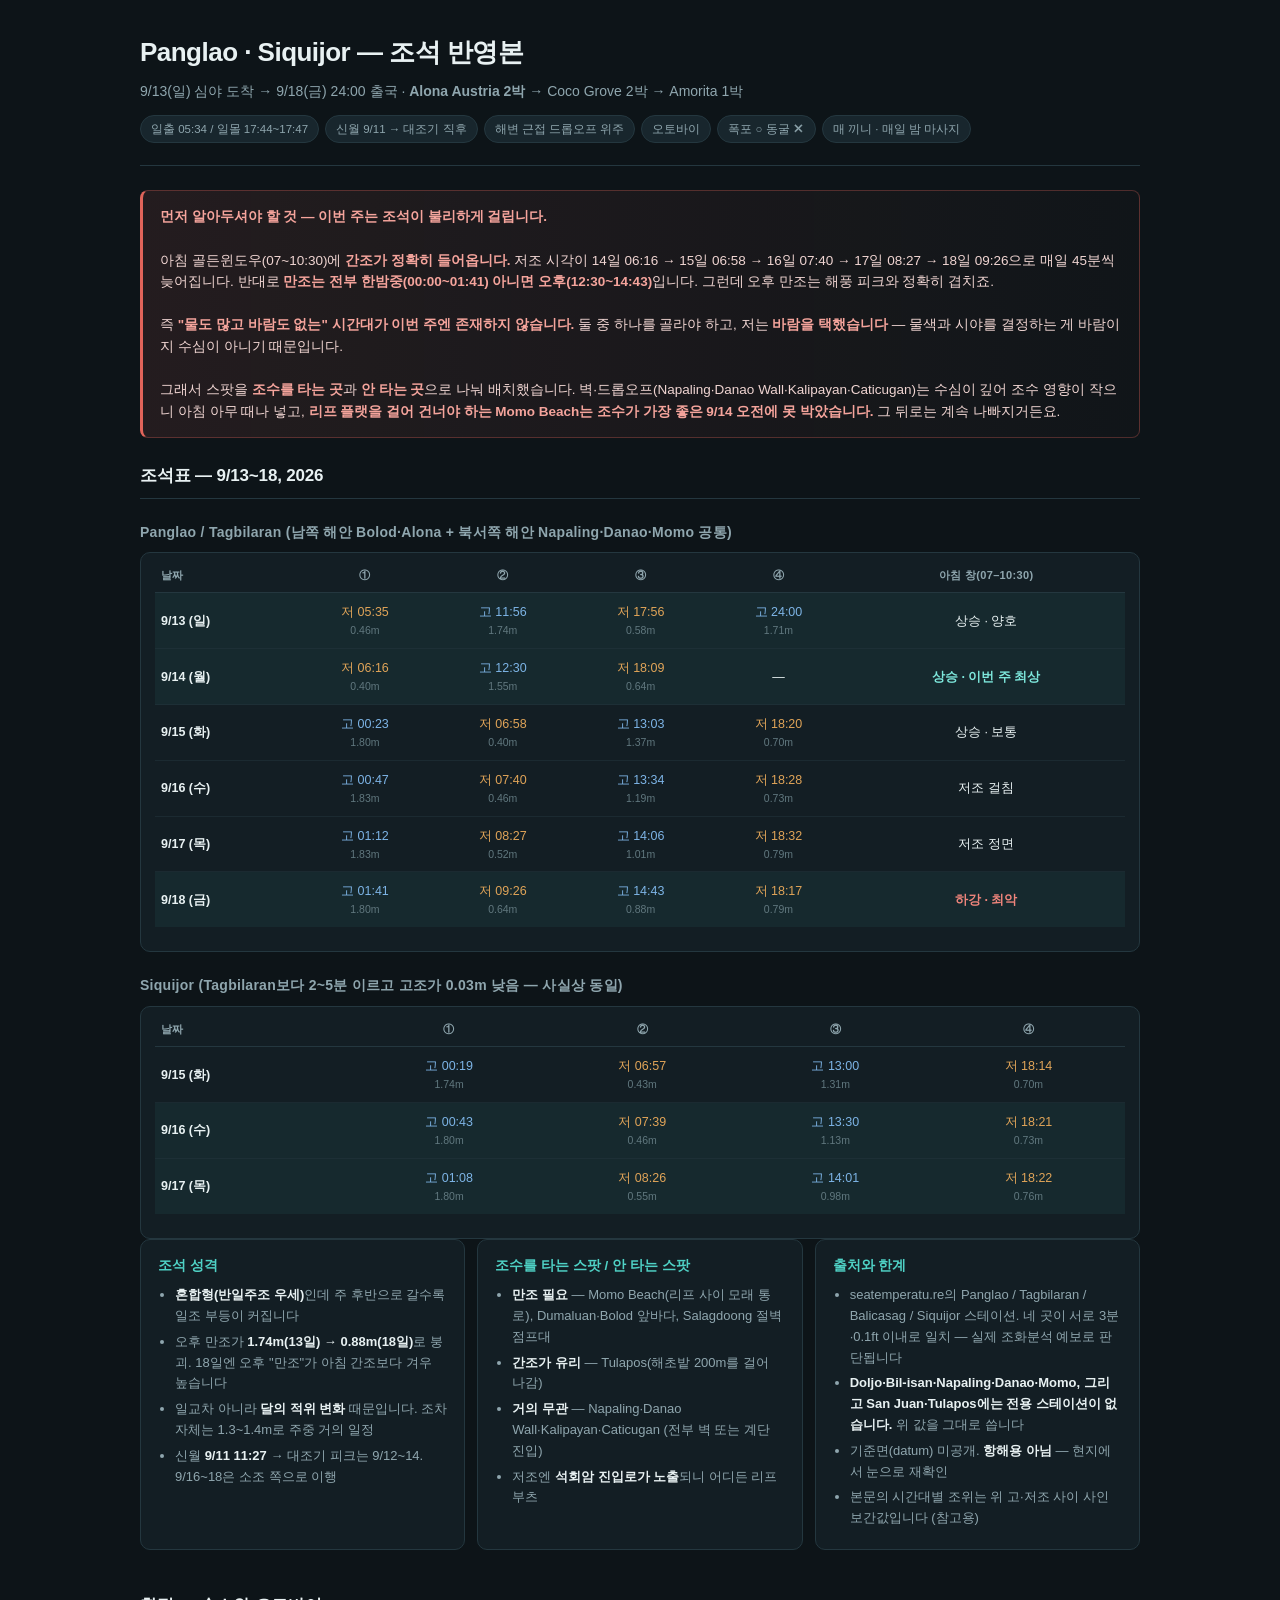
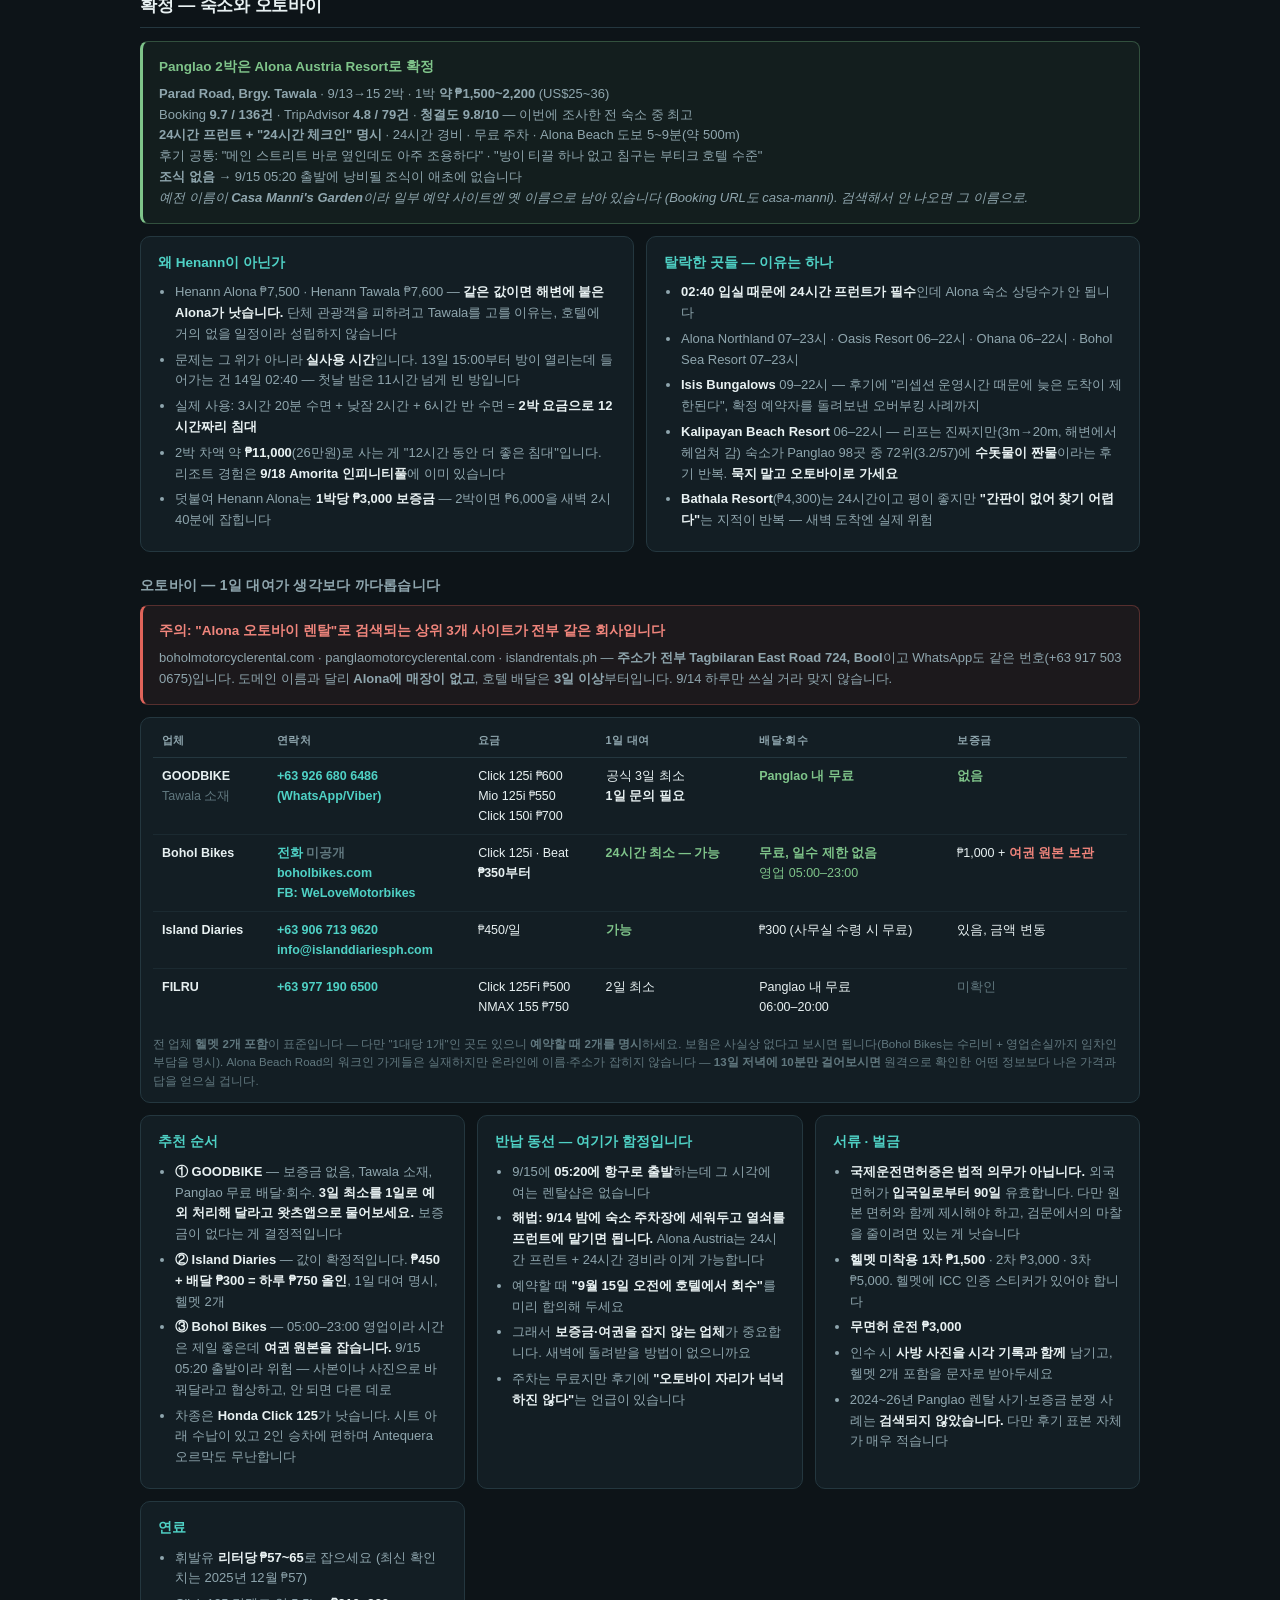
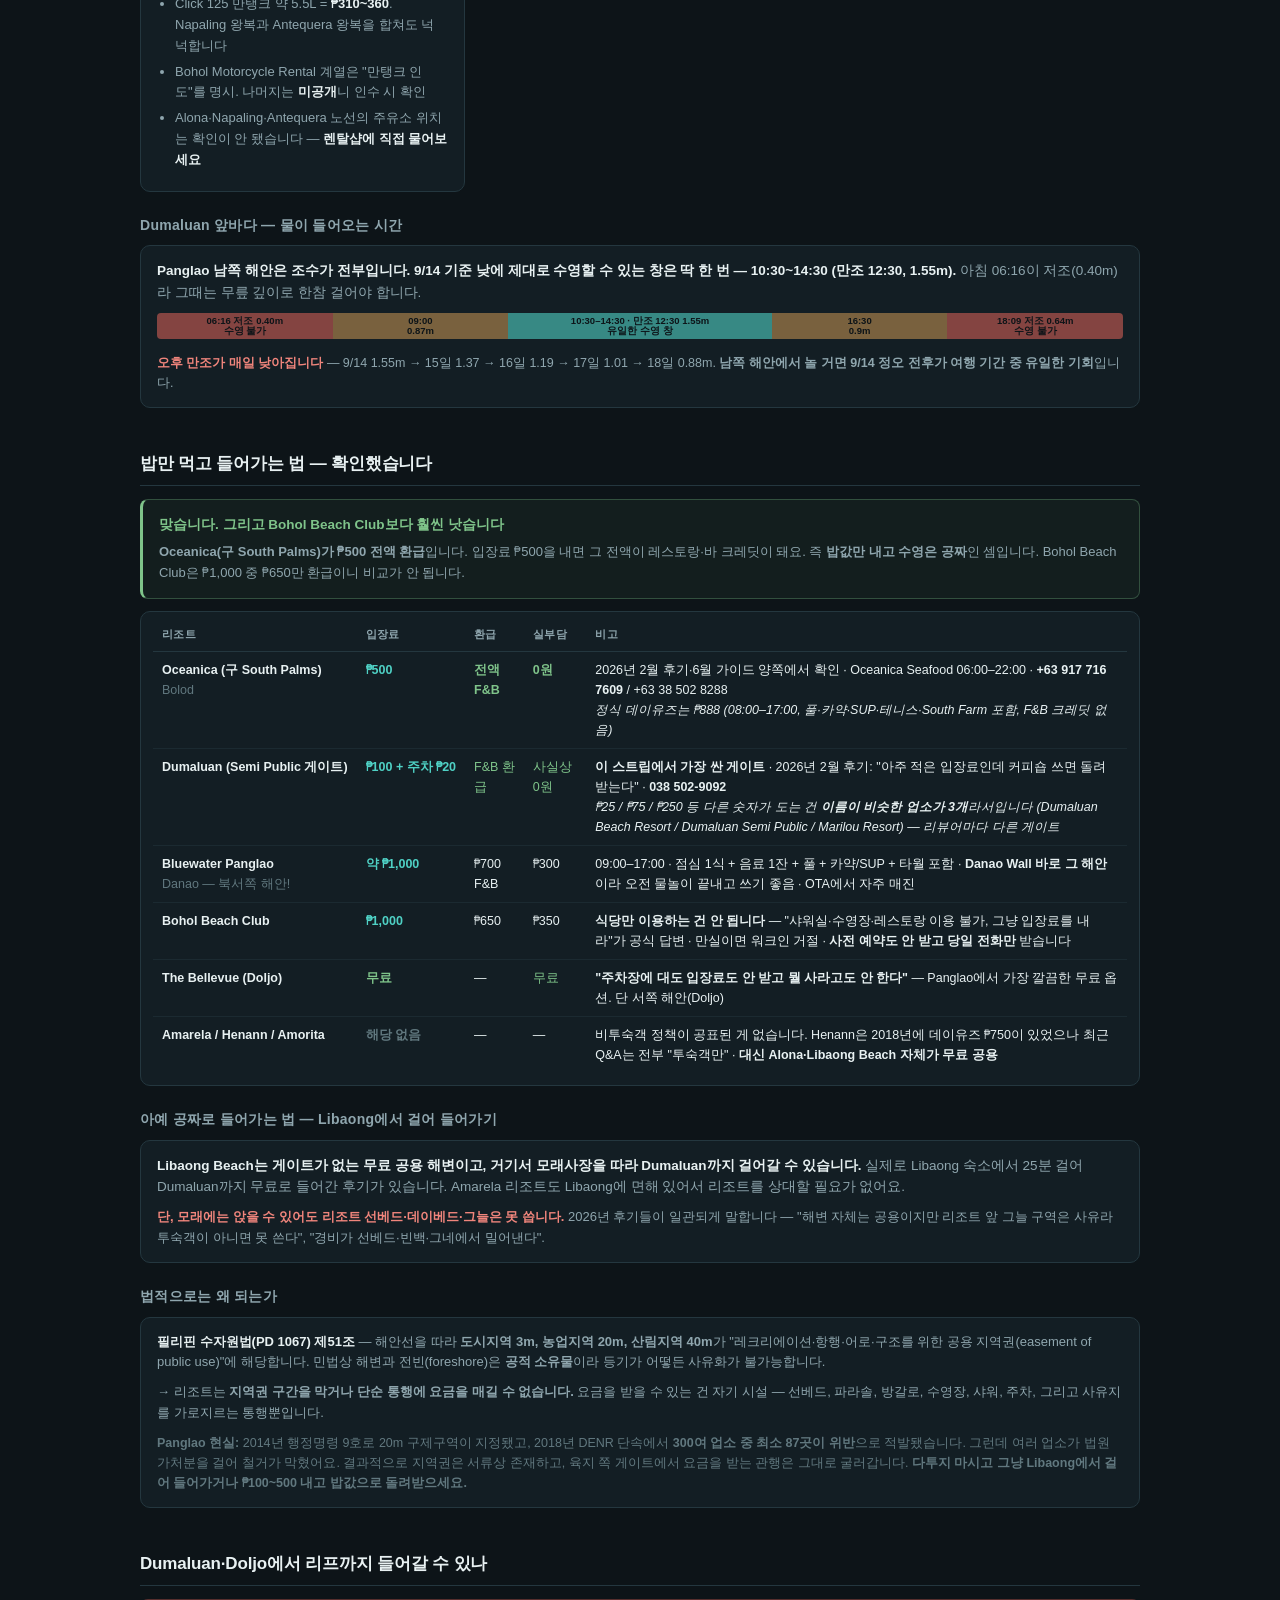
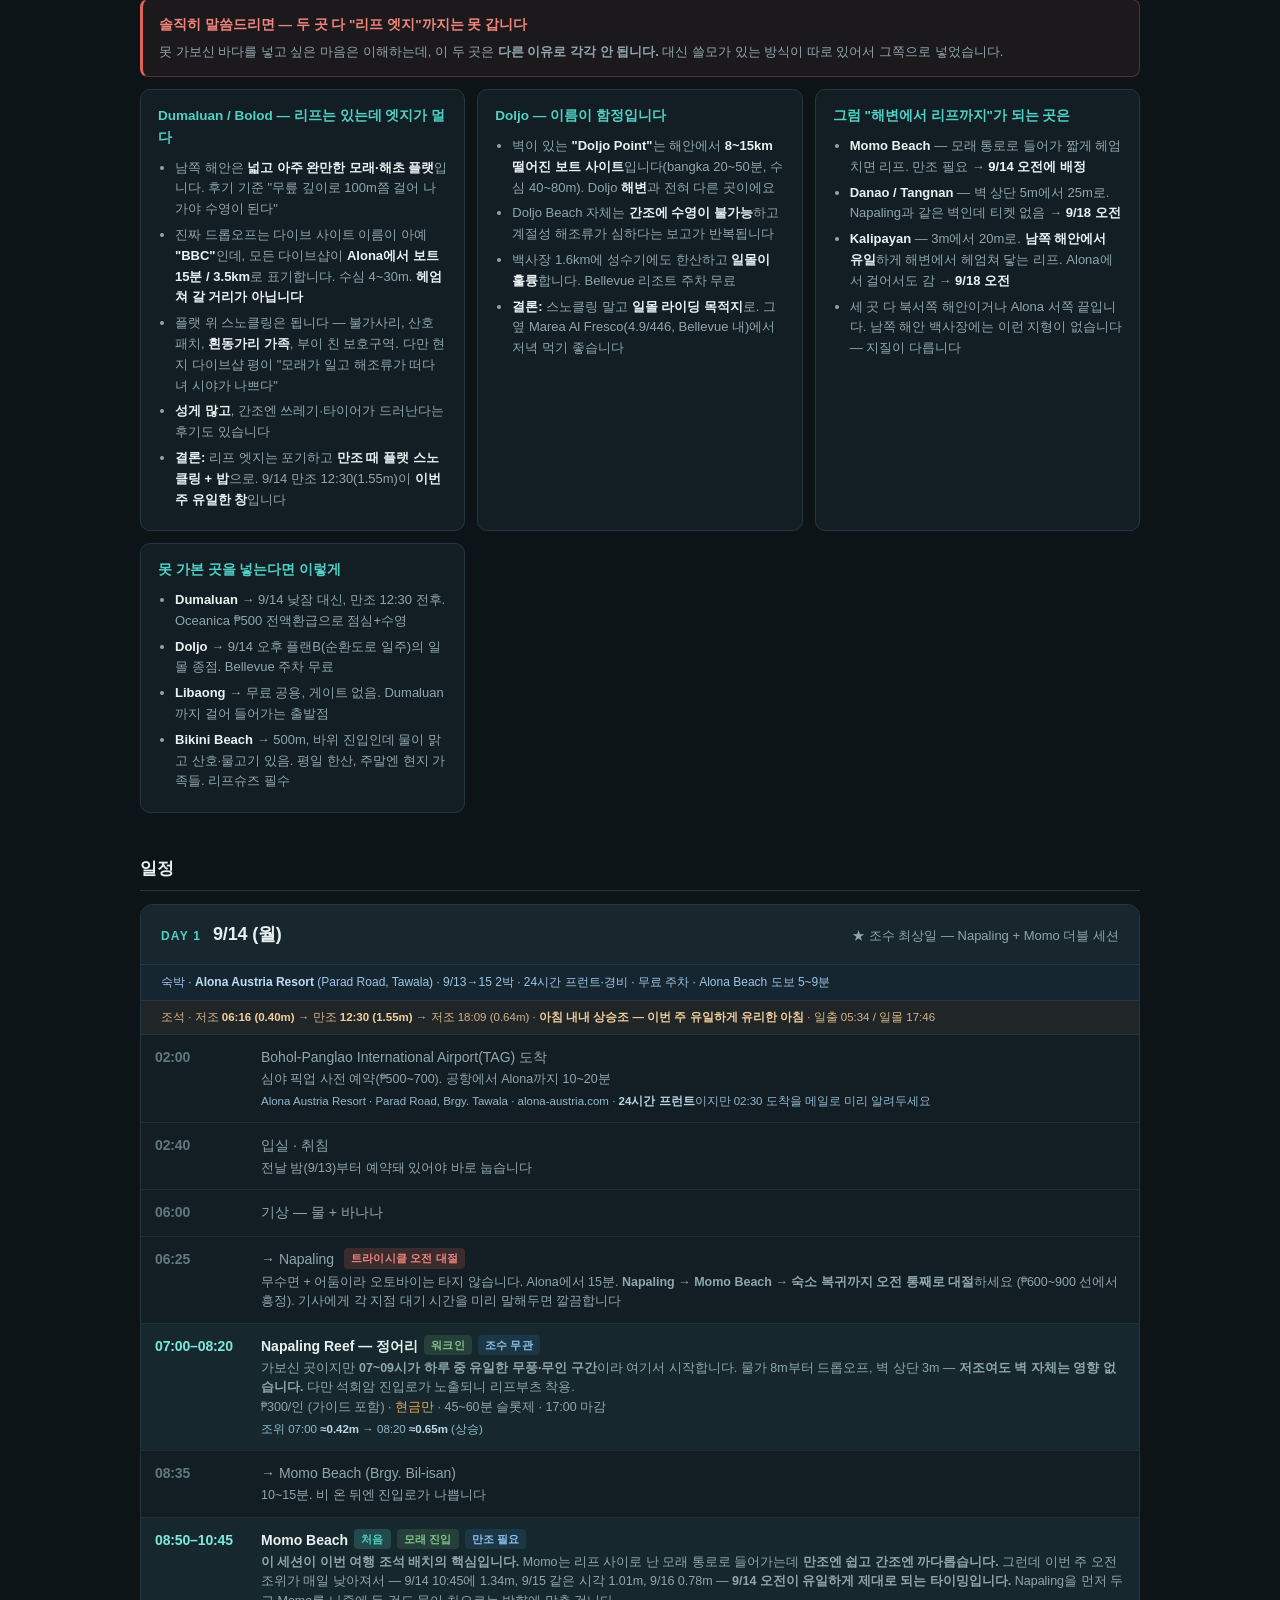
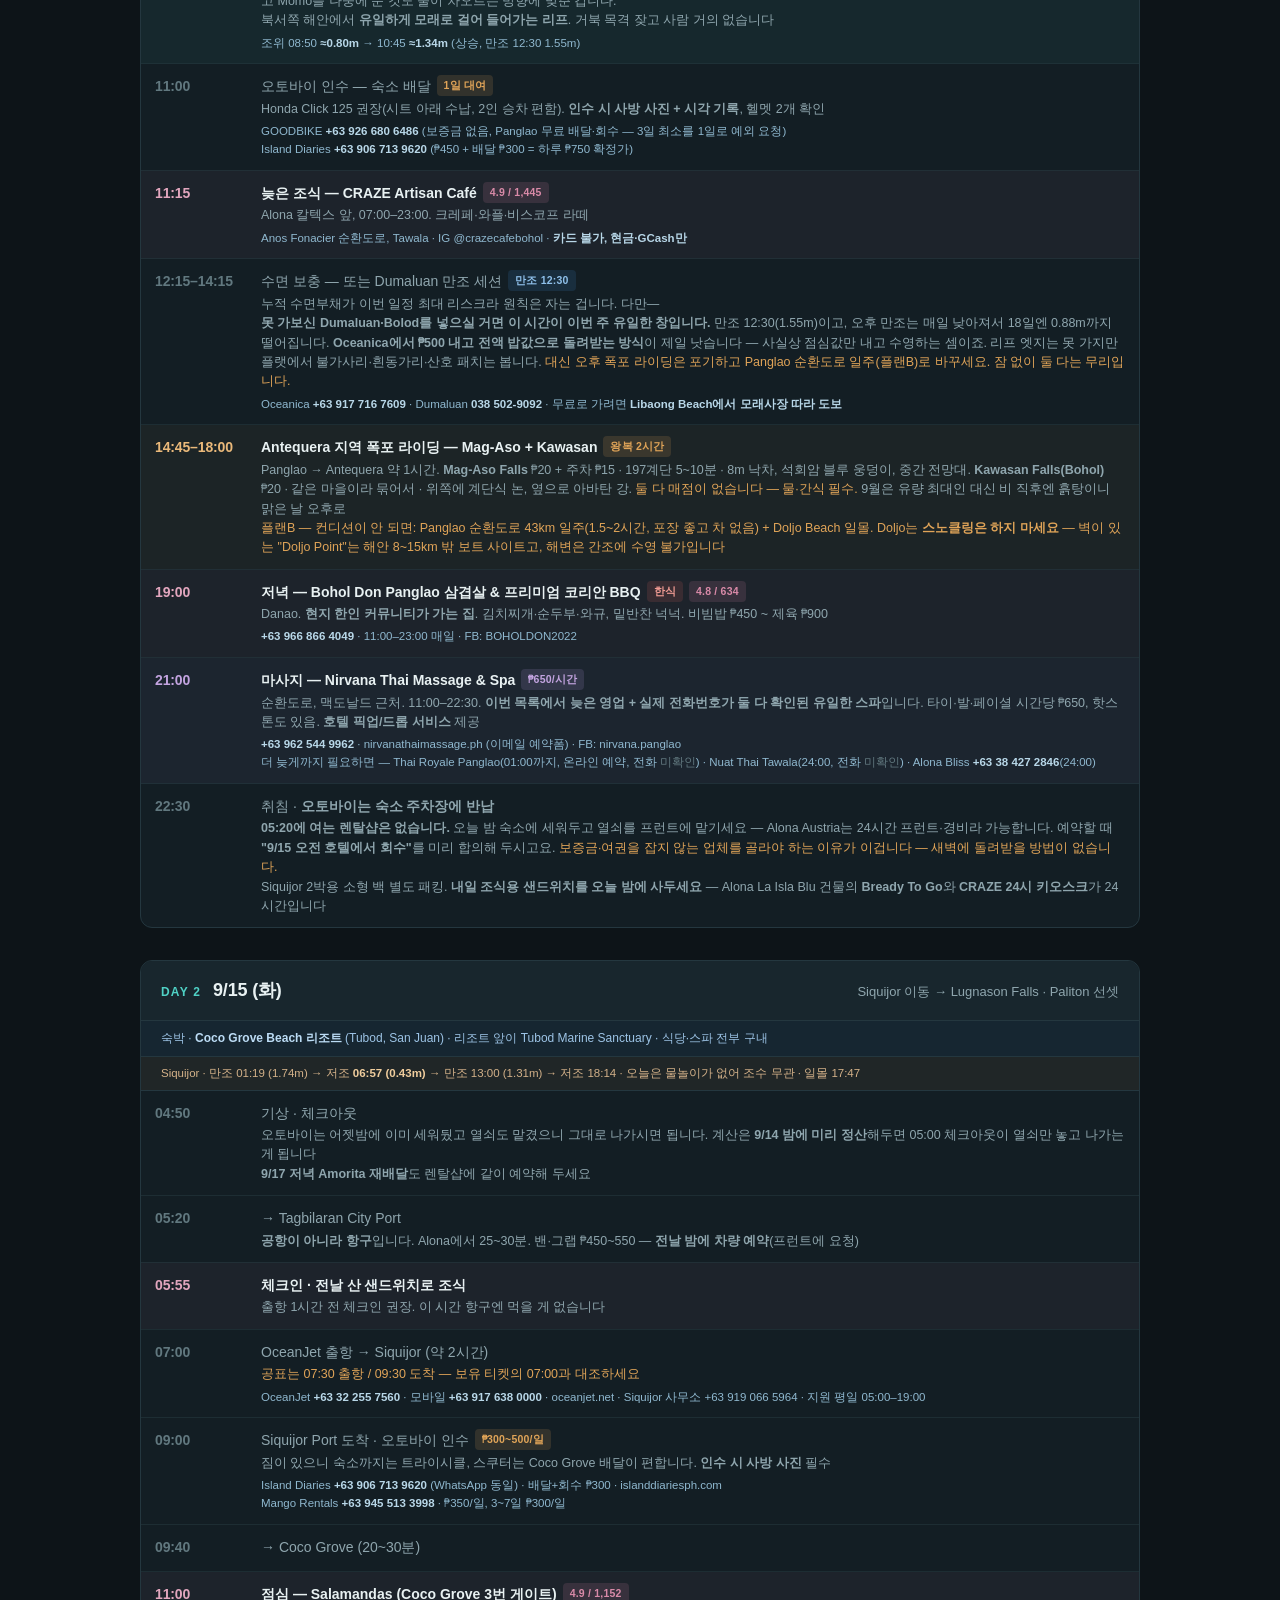
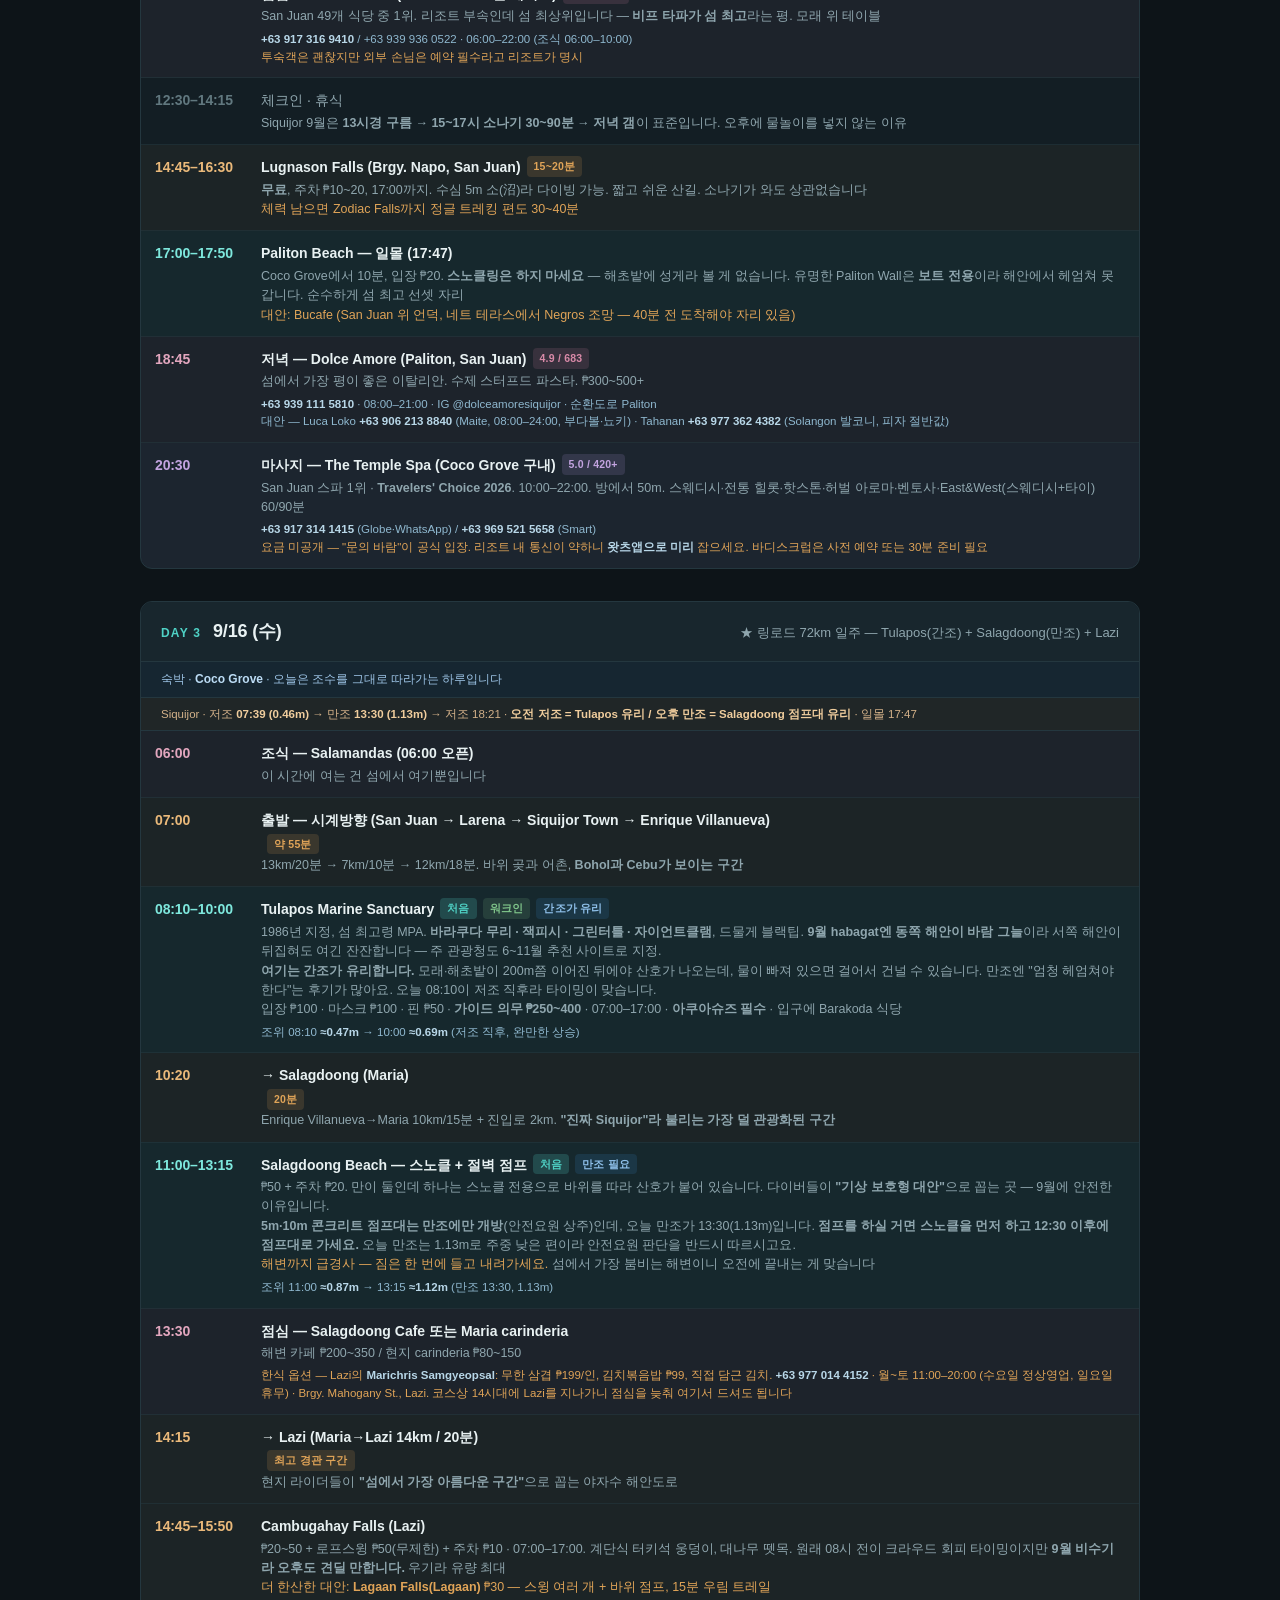
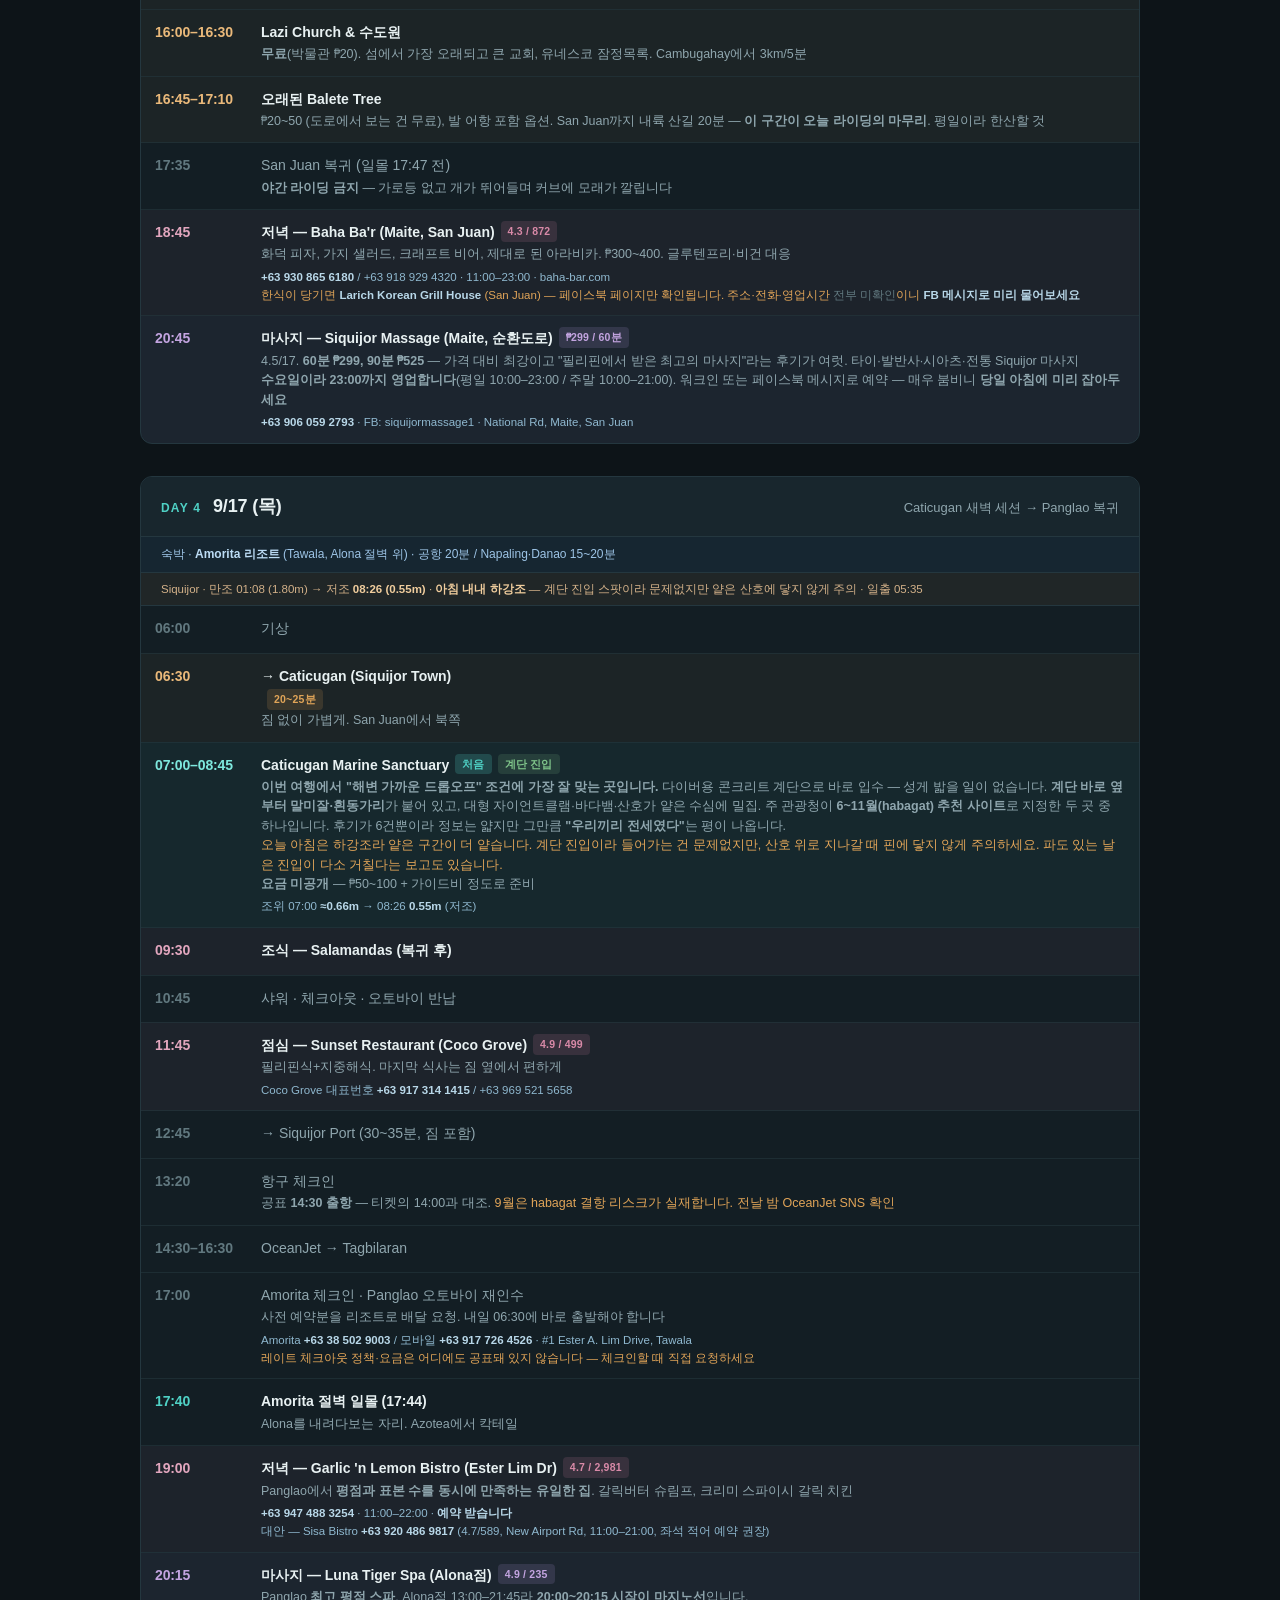
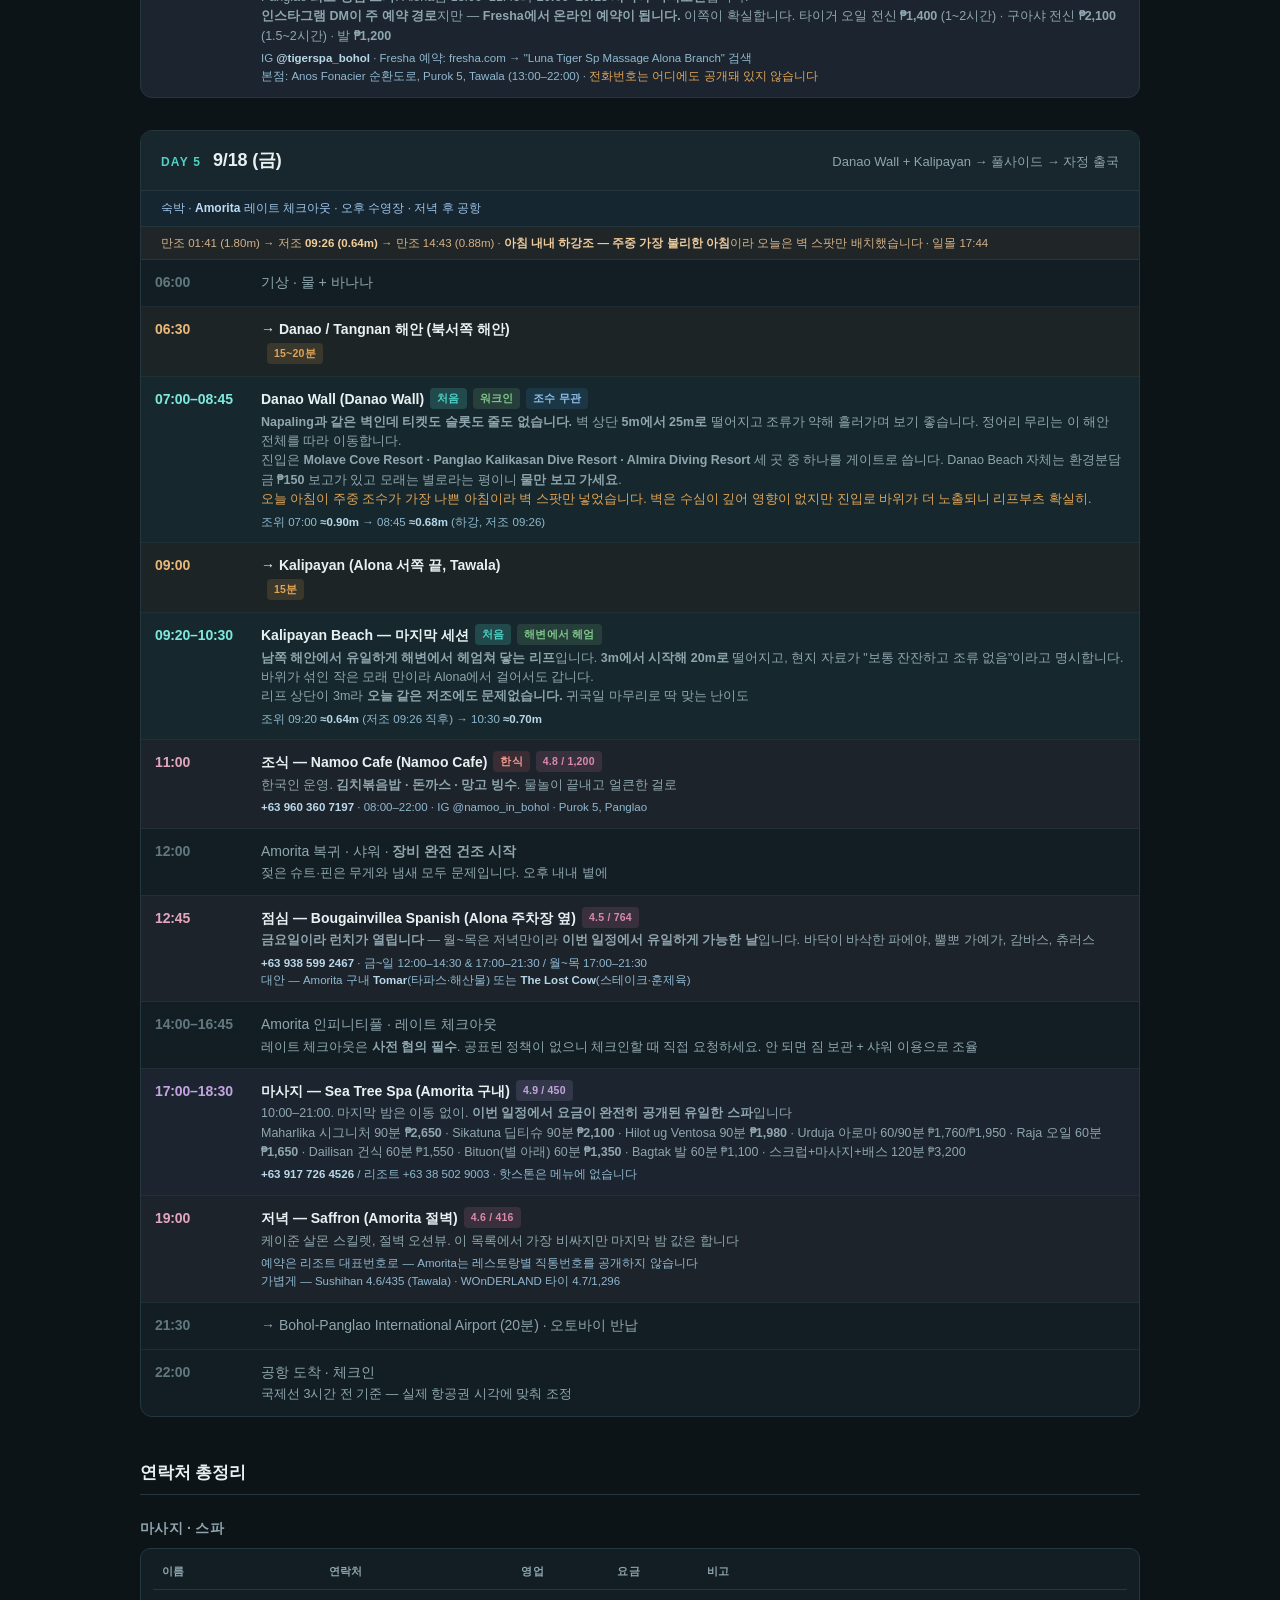
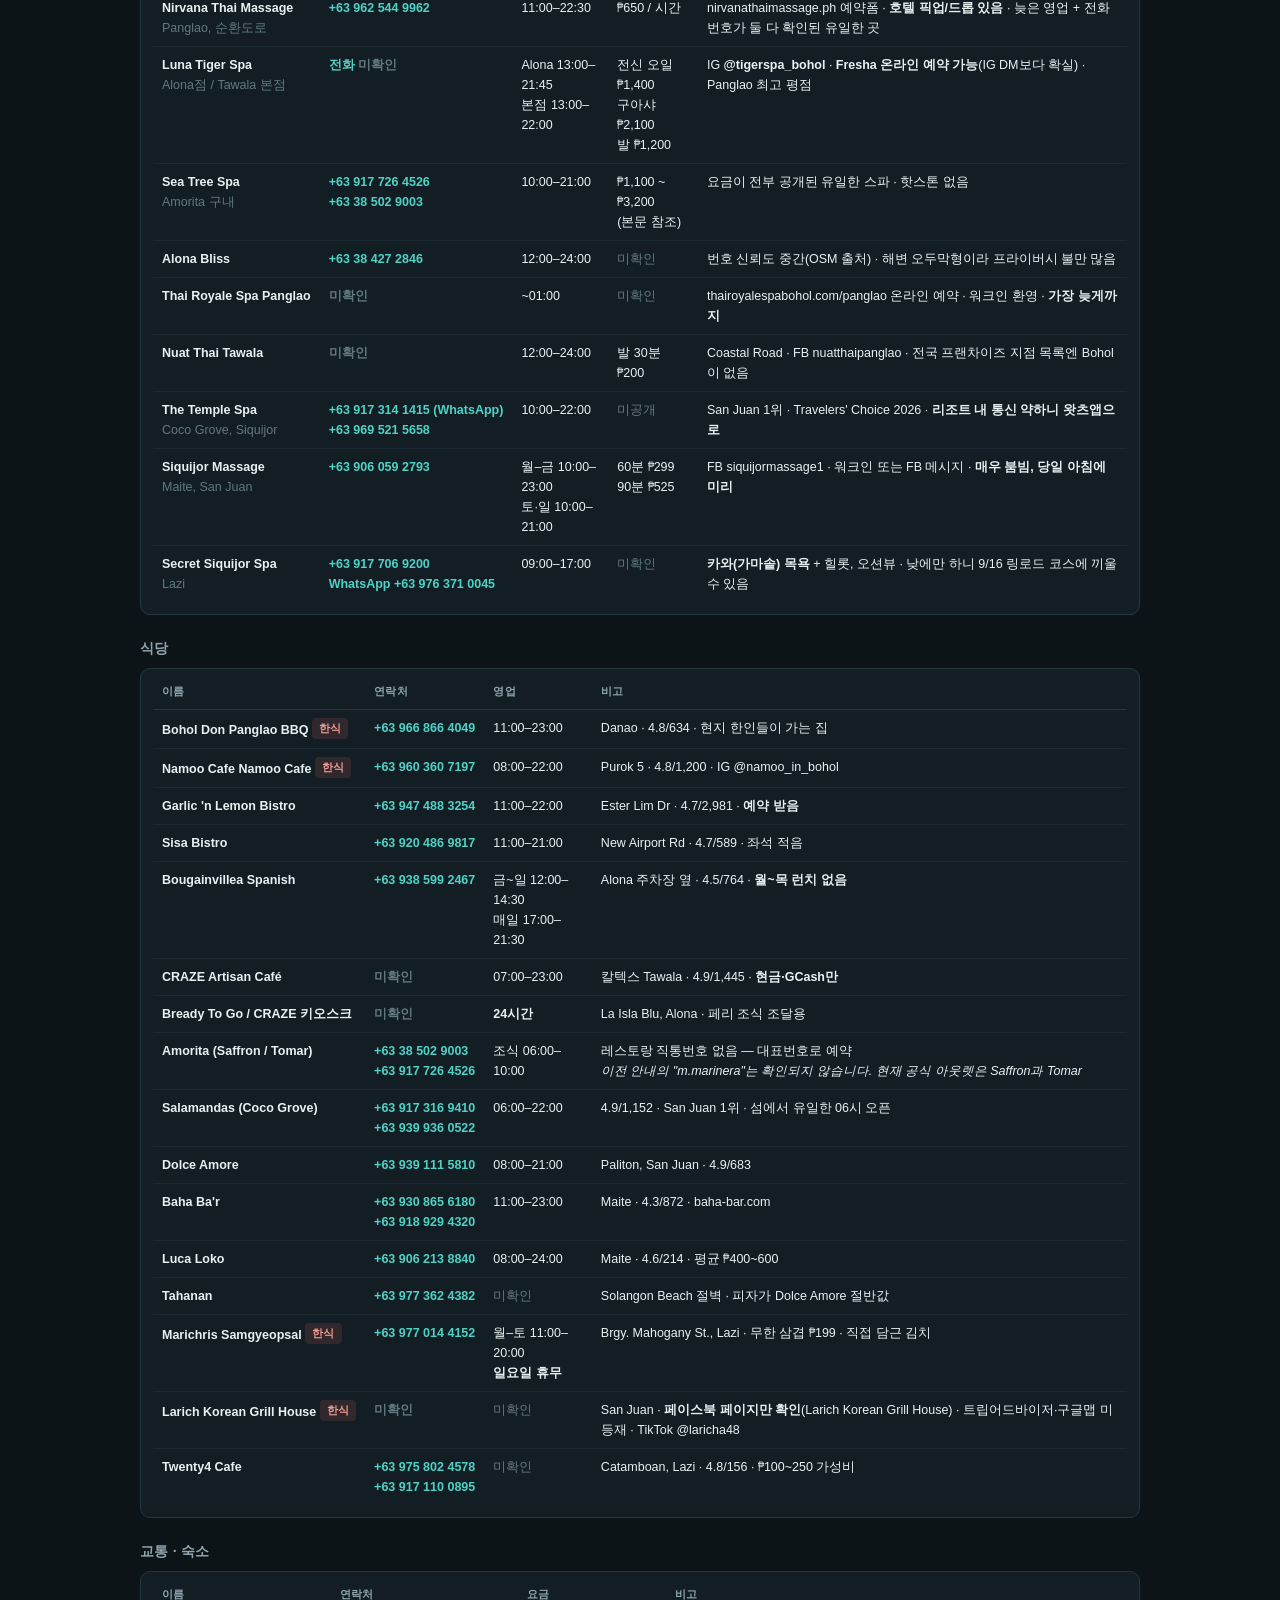
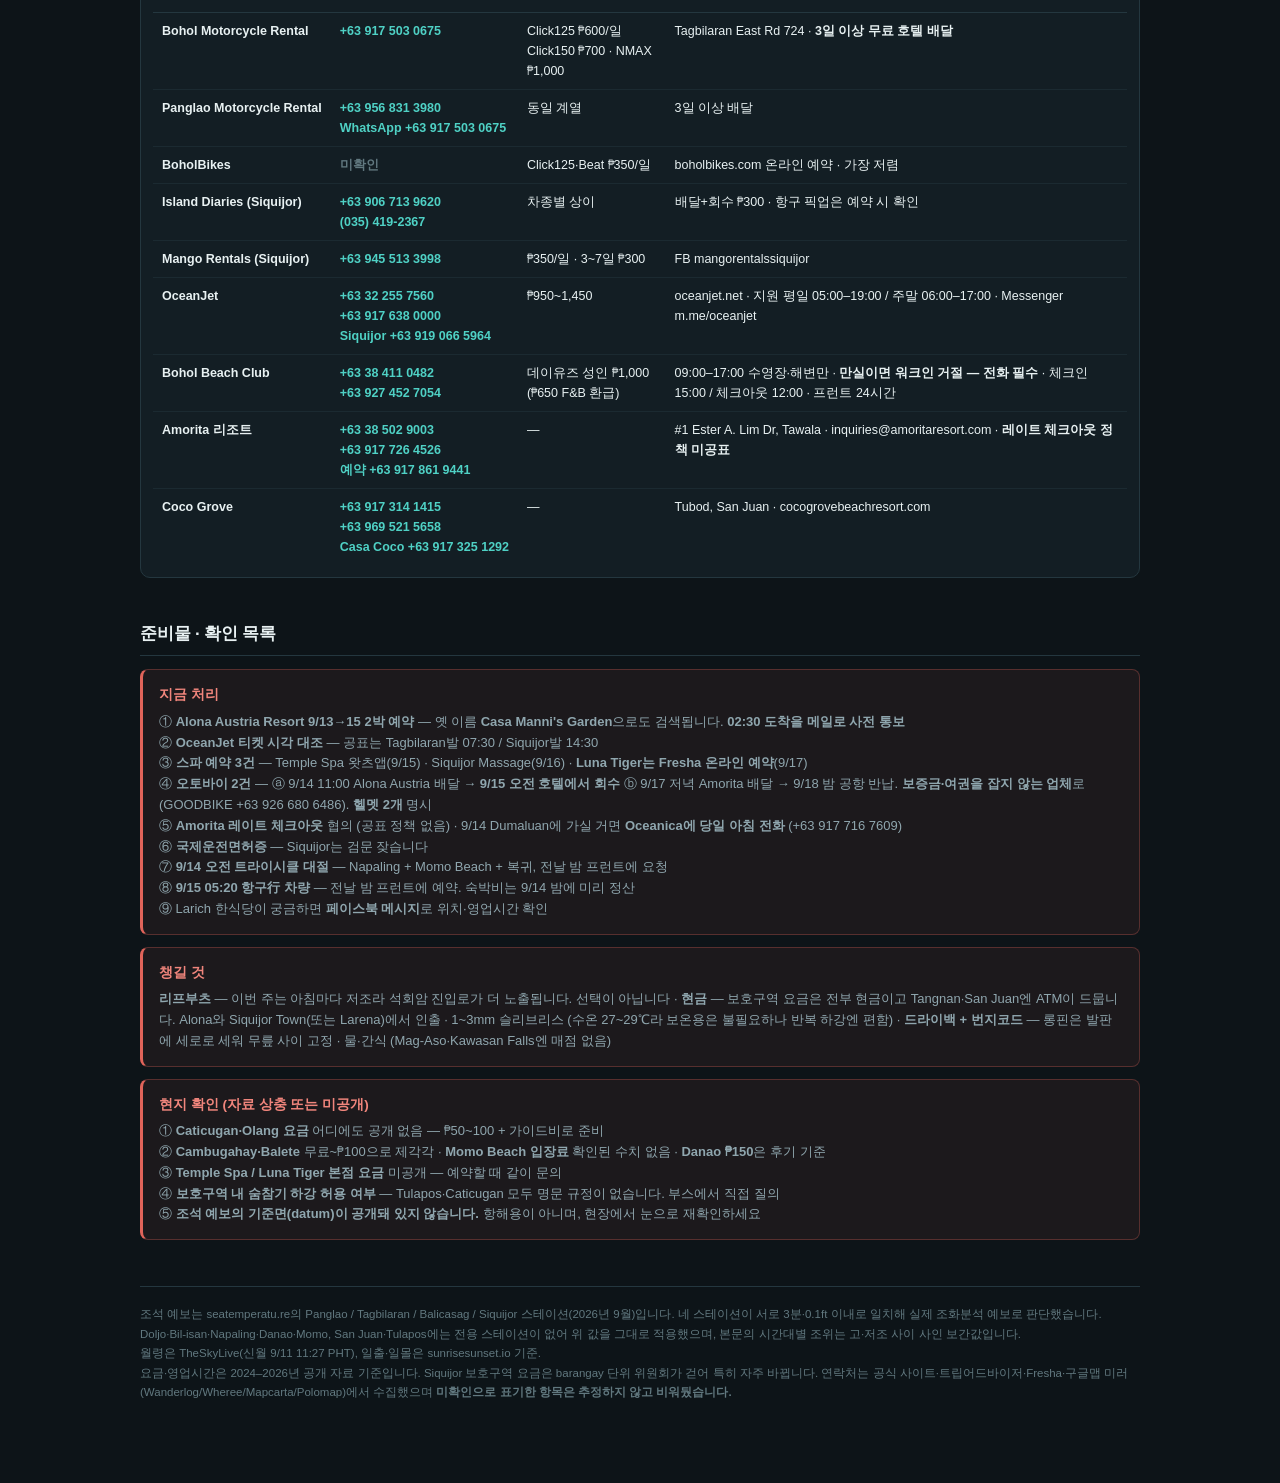
==== index.html @ 1ea75de0 "Panglao · Siquijor 2026.09 여행 일정표" ====
<!DOCTYPE html>
<html lang="ko">
<head>
<meta charset="utf-8">
<meta name="viewport" content="width=device-width, initial-scale=1">
<title>Panglao · Siquijor · 2026.09.13–18 (v3 · 조석 반영)</title>
<style>
  :root{
    --bg:#0d1418; --panel:#131e24; --panel2:#18262d; --line:#24373f;
    --ink:#e8f1f2; --dim:#8fa6ae; --dimmer:#61787f;
    --aqua:#4fd1c5; --deep:#3b82c4; --sun:#e0a458; --warn:#e0645a; --leaf:#7fc48a; --rose:#d98aa8; --lilac:#b49ae0;
  }
  *{box-sizing:border-box}
  body{margin:0;background:var(--bg);color:var(--ink);
    font-family:-apple-system,BlinkMacSystemFont,"Pretendard","Apple SD Gothic Neo","Noto Sans KR",sans-serif;
    line-height:1.6;-webkit-font-smoothing:antialiased}
  .wrap{max-width:1040px;margin:0 auto;padding:32px 20px 80px}

  header{border-bottom:1px solid var(--line);padding-bottom:22px;margin-bottom:24px}
  h1{font-size:26px;margin:0 0 6px;letter-spacing:-.02em}
  .sub{color:var(--dim);font-size:14px}
  .tags{margin-top:13px;display:flex;flex-wrap:wrap;gap:6px}
  .tag{font-size:11.5px;padding:4px 10px;border-radius:100px;background:var(--panel2);
    color:var(--dim);border:1px solid var(--line)}

  h2{font-size:17px;margin:42px 0 13px;padding-bottom:8px;border-bottom:1px solid var(--line);letter-spacing:-.01em}
  h2:first-of-type{margin-top:24px}
  h3.sec{font-size:14px;margin:22px 0 9px;color:var(--dim);letter-spacing:.02em}

  .lead{background:linear-gradient(90deg,rgba(224,100,90,.11),rgba(224,100,90,.02));
    border:1px solid rgba(224,100,90,.3);border-left:3px solid var(--warn);
    border-radius:8px;padding:15px 17px;margin-bottom:22px;font-size:13.5px;color:#f0d5d2}
  .lead b{color:#f5a49c}

  /* tide table */
  .tt{width:100%;border-collapse:collapse;font-size:12.5px;margin-bottom:10px}
  .tt th{text-align:center;padding:8px 6px;border-bottom:1px solid var(--line);
    color:var(--dim);font-weight:600;font-size:11px;letter-spacing:.03em}
  .tt th:first-child{text-align:left}
  .tt td{padding:9px 6px;border-top:1px solid rgba(36,55,63,.5);text-align:center;
    font-variant-numeric:tabular-nums}
  .tt td:first-child{text-align:left;font-weight:600;color:var(--ink);white-space:nowrap}
  .hi{color:#7db4e6}
  .lo{color:var(--sun)}
  .tt .m{font-size:10.5px;color:var(--dimmer);display:block}
  .tt tr.mark td{background:rgba(79,209,197,.06)}

  .bar{display:flex;height:26px;border-radius:4px;overflow:hidden;margin:4px 0 14px;font-size:9.5px}
  .bar div{display:flex;align-items:center;justify-content:center;color:#0d1418;font-weight:700;text-align:center;line-height:1.1}

  .day{margin-bottom:32px;background:var(--panel);border:1px solid var(--line);border-radius:12px;overflow:hidden}
  .dayhead{padding:15px 20px;background:var(--panel2);border-bottom:1px solid var(--line);
    display:flex;align-items:baseline;gap:12px;flex-wrap:wrap}
  .dnum{font-size:12px;font-weight:700;letter-spacing:.1em;color:var(--aqua)}
  .ddate{font-size:18px;font-weight:600;letter-spacing:-.01em}
  .dtheme{font-size:13px;color:var(--dim);margin-left:auto}
  .stay{padding:8px 20px;background:rgba(59,130,196,.08);border-bottom:1px solid var(--line);
    font-size:12px;color:#9dc4e6}
  .stay b{color:#bcdcf5}
  .tideline{padding:7px 20px;background:rgba(224,164,88,.06);border-bottom:1px solid var(--line);
    font-size:11.5px;color:#d3b189;font-variant-numeric:tabular-nums}
  .tideline b{color:#f0cd9d}

  table.sched{width:100%;border-collapse:collapse}
  .sched td{padding:11px 14px;vertical-align:top;border-top:1px solid rgba(36,55,63,.6);font-size:14px}
  .sched tr:first-child td{border-top:none}
  .t{white-space:nowrap;width:106px;font-variant-numeric:tabular-nums;color:var(--aqua);
    font-weight:600;font-size:13.5px;letter-spacing:-.01em}
  .place{font-weight:600;display:block;margin-bottom:2px}
  .note{color:var(--dim);font-size:12.5px;line-height:1.55}
  .note em{color:var(--sun);font-style:normal}
  .ct{display:block;margin-top:4px;font-size:11.5px;color:#8fb8cf;font-variant-numeric:tabular-nums}
  .ct b{color:#b8d7e8}

  tr.hero td{background:rgba(79,209,197,.055)}
  tr.hero .t{color:#7ee8dd}
  tr.ride td{background:rgba(224,164,88,.045)}
  tr.ride .t{color:#eab97a}
  tr.food td{background:rgba(217,138,168,.05)}
  tr.food .t{color:#e2a6be}
  tr.spa td{background:rgba(180,154,224,.055)}
  tr.spa .t{color:#c3a4e0}
  tr.move .t{color:var(--dimmer)}
  tr.move .place{font-weight:500;color:var(--dim)}
  tr.rest .t{color:var(--dimmer)}
  tr.rest .place{font-weight:500;color:var(--dim)}

  .pill{display:inline-block;font-size:10.5px;padding:2px 7px;border-radius:4px;margin-left:6px;
    vertical-align:2px;font-weight:600;letter-spacing:.02em}
  .p-new{background:rgba(79,209,197,.2);color:var(--aqua)}
  .p-shore{background:rgba(127,196,138,.15);color:var(--leaf)}
  .p-moto{background:rgba(224,164,88,.15);color:var(--sun)}
  .p-food{background:rgba(217,138,168,.14);color:var(--rose)}
  .p-spa{background:rgba(180,154,224,.15);color:#c3a4e0}
  .p-kr{background:rgba(224,100,90,.14);color:#ef9a92}
  .p-tide{background:rgba(59,130,196,.16);color:#8fc0ea}
  .p-warn{background:rgba(224,100,90,.18);color:#f0857c}

  .grid{display:grid;grid-template-columns:repeat(auto-fit,minmax(280px,1fr));gap:12px}
  .card{background:var(--panel);border:1px solid var(--line);border-radius:10px;padding:15px 17px}
  .card h3{margin:0 0 9px;font-size:13.5px;color:var(--aqua)}
  .card ul{margin:0;padding-left:17px;font-size:13px;color:var(--dim)}
  .card li{margin-bottom:5px}
  .card li b{color:var(--ink);font-weight:600}

  .alert{background:rgba(224,100,90,.07);border:1px solid rgba(224,100,90,.3);
    border-left:3px solid var(--warn);border-radius:8px;padding:14px 16px;margin-bottom:12px;font-size:13px}
  .alert h3{margin:0 0 6px;font-size:13.5px;color:#f0857c}
  .alert p{margin:0;color:var(--dim)}
  .alert.ok{background:rgba(127,196,138,.06);border-color:rgba(127,196,138,.3);border-left-color:var(--leaf)}
  .alert.ok h3{color:var(--leaf)}

  .ftable{width:100%;border-collapse:collapse;font-size:12.5px}
  .ftable th{text-align:left;padding:8px 9px;border-bottom:1px solid var(--line);
    color:var(--dim);font-weight:600;font-size:11px;letter-spacing:.03em}
  .ftable td{padding:8px 9px;border-top:1px solid rgba(36,55,63,.5);font-size:12.5px;vertical-align:top}
  .ftable .nm{font-weight:600;color:var(--ink);white-space:nowrap}
  .ph{color:var(--aqua);font-variant-numeric:tabular-nums;white-space:nowrap;font-weight:600}
  .nv{color:var(--dimmer);font-style:normal}

  footer{margin-top:46px;padding-top:18px;border-top:1px solid var(--line);
    font-size:11.5px;color:var(--dimmer);line-height:1.7}
  /* ---------- mobile ---------- */
  @media(max-width:640px){
    .wrap{padding:22px 14px 64px}
    h1{font-size:21px}
    h2{font-size:16.5px;margin:34px 0 12px}
    h3.sec{font-size:13.5px}
    .sub{font-size:13px}
    .tag{font-size:11.5px}

    /* itinerary rows — bigger, not smaller */
    .sched td{padding:12px 10px;font-size:14.5px}
    .t{width:68px;font-size:13px;letter-spacing:-.02em}
    .place{font-size:15px;line-height:1.45}
    .note{font-size:13.5px;line-height:1.65}
    .ct{font-size:12.5px;line-height:1.6}
    .pill{font-size:11px;padding:2px 6px;margin-left:4px}

    .dayhead{padding:14px 15px}
    .ddate{font-size:19px}
    .dtheme{margin-left:0;width:100%;font-size:13px}
    .stay,.tideline{padding:9px 15px;font-size:12.5px;line-height:1.55}

    .card{padding:15px 15px}
    .card h3{font-size:14.5px}
    .card ul{font-size:14px;padding-left:16px}
    .card li{margin-bottom:7px}
    .alert{font-size:14px;padding:14px 15px}
    .alert h3{font-size:14.5px}
    .alert p{font-size:13.5px;line-height:1.7}
    .qa p,.qa .ans{font-size:14px}
    .lead{font-size:14px;line-height:1.75}

    /* wide tables: scroll sideways instead of shrinking the type */
    .card:has(.tt),.card:has(.ftable){overflow-x:auto;-webkit-overflow-scrolling:touch}
    .card:has(.tt)::before,.card:has(.ftable)::before{
      content:"← 좌우로 밀어서 보기 →";display:block;position:sticky;left:0;
      font-size:11.5px;color:var(--dimmer);padding:2px 0 8px;letter-spacing:.03em}
    .tt{font-size:13px;min-width:580px}
    .tt td,.tt th{padding:10px 7px}
    /* keep the date column pinned while scrolling sideways */
    .tt th:first-child,.tt td:first-child{position:sticky;left:0;z-index:2;
      background:var(--panel);box-shadow:6px 0 6px -6px rgba(0,0,0,.6)}
    .tt tr.mark td:first-child{background:#17292e}
    .ftable th:first-child,.ftable td:first-child{position:sticky;left:0;z-index:2;
      background:var(--panel);box-shadow:6px 0 6px -6px rgba(0,0,0,.6)}
    .tt .m{font-size:11px}
    .ftable{font-size:13.5px;min-width:620px}
    .ftable td,.ftable th{padding:10px 9px}

    .bar{height:38px;font-size:9.5px}
    .wind{font-size:10px}
    .wind div{padding:8px 2px}
    footer{font-size:12px}
  }
  @media(max-width:380px){
    .sched td{font-size:14px;padding:11px 8px}
    .t{width:60px;font-size:12.5px}
    .place{font-size:14.5px}
  }

</style>
</head>
<body>
<div class="wrap">

<header>
  <h1>Panglao · Siquijor — 조석 반영본</h1>
  <div class="sub">9/13(일) 심야 도착 → 9/18(금) 24:00 출국 · <b>Alona Austria 2박</b> → Coco Grove 2박 → Amorita 1박</div>
  <div class="tags">
    <span class="tag">일출 05:34 / 일몰 17:44~17:47</span>
    <span class="tag">신월 9/11 → 대조기 직후</span>
    <span class="tag">해변 근접 드롭오프 위주</span>
    <span class="tag">오토바이</span>
    <span class="tag">폭포 ○ 동굴 ✕</span>
    <span class="tag">매 끼니 · 매일 밤 마사지</span>
  </div>
</header>


<div class="lead">
  <b>먼저 알아두셔야 할 것 — 이번 주는 조석이 불리하게 걸립니다.</b><br><br>
  아침 골든윈도우(07~10:30)에 <b>간조가 정확히 들어옵니다.</b> 저조 시각이 14일 06:16 → 15일 06:58 → 16일 07:40 → 17일 08:27 → 18일 09:26으로 매일 45분씩 늦어집니다.
  반대로 <b>만조는 전부 한밤중(00:00~01:41) 아니면 오후(12:30~14:43)</b>입니다. 그런데 오후 만조는 해풍 피크와 정확히 겹치죠.<br><br>
  즉 <b>"물도 많고 바람도 없는" 시간대가 이번 주엔 존재하지 않습니다.</b> 둘 중 하나를 골라야 하고, 저는 <b>바람을 택했습니다</b> — 물색과 시야를 결정하는 게 바람이지 수심이 아니기 때문입니다.<br><br>
  그래서 스팟을 <b>조수를 타는 곳</b>과 <b>안 타는 곳</b>으로 나눠 배치했습니다. 벽·드롭오프(Napaling·Danao Wall·Kalipayan·Caticugan)는 수심이 깊어 조수 영향이 작으니 아침 아무 때나 넣고, <b>리프 플랫을 걸어 건너야 하는 Momo Beach는 조수가 가장 좋은 9/14 오전에 못 박았습니다.</b> 그 뒤로는 계속 나빠지거든요.
</div>


<h2>조석표 — 9/13~18, 2026</h2>

<h3 class="sec">Panglao / Tagbilaran (남쪽 해안 Bolod·Alona + 북서쪽 해안 Napaling·Danao·Momo 공통)</h3>
<div class="card" style="padding:6px 14px 14px">
<table class="tt">
  <tr><th>날짜</th><th>①</th><th>②</th><th>③</th><th>④</th><th>아침 창(07–10:30)</th></tr>
  <tr class="mark"><td>9/13 (일)</td><td class="lo">저 05:35<span class="m">0.46m</span></td><td class="hi">고 11:56<span class="m">1.74m</span></td><td class="lo">저 17:56<span class="m">0.58m</span></td><td class="hi">고 24:00<span class="m">1.71m</span></td><td>상승 · 양호</td></tr>
  <tr class="mark"><td>9/14 (월)</td><td class="lo">저 06:16<span class="m">0.40m</span></td><td class="hi">고 12:30<span class="m">1.55m</span></td><td class="lo">저 18:09<span class="m">0.64m</span></td><td>—</td><td><b style="color:#7ee8dd">상승 · 이번 주 최상</b></td></tr>
  <tr><td>9/15 (화)</td><td class="hi">고 00:23<span class="m">1.80m</span></td><td class="lo">저 06:58<span class="m">0.40m</span></td><td class="hi">고 13:03<span class="m">1.37m</span></td><td class="lo">저 18:20<span class="m">0.70m</span></td><td>상승 · 보통</td></tr>
  <tr><td>9/16 (수)</td><td class="hi">고 00:47<span class="m">1.83m</span></td><td class="lo">저 07:40<span class="m">0.46m</span></td><td class="hi">고 13:34<span class="m">1.19m</span></td><td class="lo">저 18:28<span class="m">0.73m</span></td><td>저조 걸침</td></tr>
  <tr><td>9/17 (목)</td><td class="hi">고 01:12<span class="m">1.83m</span></td><td class="lo">저 08:27<span class="m">0.52m</span></td><td class="hi">고 14:06<span class="m">1.01m</span></td><td class="lo">저 18:32<span class="m">0.79m</span></td><td>저조 정면</td></tr>
  <tr class="mark"><td>9/18 (금)</td><td class="hi">고 01:41<span class="m">1.80m</span></td><td class="lo">저 09:26<span class="m">0.64m</span></td><td class="hi">고 14:43<span class="m">0.88m</span></td><td class="lo">저 18:17<span class="m">0.79m</span></td><td><b style="color:#f0857c">하강 · 최악</b></td></tr>
</table>
</div>

<h3 class="sec">Siquijor (Tagbilaran보다 2~5분 이르고 고조가 0.03m 낮음 — 사실상 동일)</h3>
<div class="card" style="padding:6px 14px 14px">
<table class="tt">
  <tr><th>날짜</th><th>①</th><th>②</th><th>③</th><th>④</th></tr>
  <tr><td>9/15 (화)</td><td class="hi">고 00:19<span class="m">1.74m</span></td><td class="lo">저 06:57<span class="m">0.43m</span></td><td class="hi">고 13:00<span class="m">1.31m</span></td><td class="lo">저 18:14<span class="m">0.70m</span></td></tr>
  <tr class="mark"><td>9/16 (수)</td><td class="hi">고 00:43<span class="m">1.80m</span></td><td class="lo">저 07:39<span class="m">0.46m</span></td><td class="hi">고 13:30<span class="m">1.13m</span></td><td class="lo">저 18:21<span class="m">0.73m</span></td></tr>
  <tr class="mark"><td>9/17 (목)</td><td class="hi">고 01:08<span class="m">1.80m</span></td><td class="lo">저 08:26<span class="m">0.55m</span></td><td class="hi">고 14:01<span class="m">0.98m</span></td><td class="lo">저 18:22<span class="m">0.76m</span></td></tr>
</table>
</div>

<div class="grid">
  <div class="card">
    <h3>조석 성격</h3>
    <ul>
      <li><b>혼합형(반일주조 우세)</b>인데 주 후반으로 갈수록 일조 부등이 커집니다</li>
      <li>오후 만조가 <b>1.74m(13일) → 0.88m(18일)</b>로 붕괴. 18일엔 오후 "만조"가 아침 간조보다 겨우 높습니다</li>
      <li>일교차 아니라 <b>달의 적위 변화</b> 때문입니다. 조차 자체는 1.3~1.4m로 주중 거의 일정</li>
      <li>신월 <b>9/11 11:27</b> → 대조기 피크는 9/12~14. 9/16~18은 소조 쪽으로 이행</li>
    </ul>
  </div>
  <div class="card">
    <h3>조수를 타는 스팟 / 안 타는 스팟</h3>
    <ul>
      <li><b>만조 필요</b> — Momo Beach(리프 사이 모래 통로), Dumaluan·Bolod 앞바다, Salagdoong 절벽 점프대</li>
      <li><b>간조가 유리</b> — Tulapos(해초밭 200m를 걸어 나감)</li>
      <li><b>거의 무관</b> — Napaling·Danao Wall·Kalipayan·Caticugan (전부 벽 또는 계단 진입)</li>
      <li>저조엔 <b>석회암 진입로가 노출</b>되니 어디든 리프부츠</li>
    </ul>
  </div>
  <div class="card">
    <h3>출처와 한계</h3>
    <ul>
      <li>seatemperatu.re의 Panglao / Tagbilaran / Balicasag / Siquijor 스테이션. 네 곳이 서로 3분·0.1ft 이내로 일치 — 실제 조화분석 예보로 판단됩니다</li>
      <li><b>Doljo·Bil-isan·Napaling·Danao·Momo, 그리고 San Juan·Tulapos에는 전용 스테이션이 없습니다.</b> 위 값을 그대로 씁니다</li>
      <li>기준면(datum) 미공개. <b>항해용 아님</b> — 현지에서 눈으로 재확인</li>
      <li>본문의 시간대별 조위는 위 고·저조 사이 사인 보간값입니다 (참고용)</li>
    </ul>
  </div>
</div>


<h2>확정 — 숙소와 오토바이</h2>

<div class="alert ok">
  <h3>Panglao 2박은 Alona Austria Resort로 확정</h3>
  <p><b>Parad Road, Brgy. Tawala</b> · 9/13→15 2박 · 1박 <b>약 ₱1,500~2,200</b> (US$25~36)<br>
  Booking <b>9.7 / 136건</b> · TripAdvisor <b>4.8 / 79건</b> · <b>청결도 9.8/10</b> — 이번에 조사한 전 숙소 중 최고<br>
  <b>24시간 프런트 + "24시간 체크인" 명시</b> · 24시간 경비 · 무료 주차 · Alona Beach 도보 5~9분(약 500m)<br>
  후기 공통: "메인 스트리트 바로 옆인데도 아주 조용하다" · "방이 티끌 하나 없고 침구는 부티크 호텔 수준"<br>
  <b>조식 없음</b> → 9/15 05:20 출발에 낭비될 조식이 애초에 없습니다<br>
  <em>예전 이름이 <b>Casa Manni's Garden</b>이라 일부 예약 사이트엔 옛 이름으로 남아 있습니다 (Booking URL도 casa-manni). 검색해서 안 나오면 그 이름으로.</em></p>
</div>

<div class="grid">
  <div class="card">
    <h3>왜 Henann이 아닌가</h3>
    <ul>
      <li>Henann Alona ₱7,500 · Henann Tawala ₱7,600 — <b>같은 값이면 해변에 붙은 Alona가 낫습니다.</b> 단체 관광객을 피하려고 Tawala를 고를 이유는, 호텔에 거의 없을 일정이라 성립하지 않습니다</li>
      <li>문제는 그 위가 아니라 <b>실사용 시간</b>입니다. 13일 15:00부터 방이 열리는데 들어가는 건 14일 02:40 — 첫날 밤은 11시간 넘게 빈 방입니다</li>
      <li>실제 사용: 3시간 20분 수면 + 낮잠 2시간 + 6시간 반 수면 = <b>2박 요금으로 12시간짜리 침대</b></li>
      <li>2박 차액 약 <b>₱11,000</b>(26만원)로 사는 게 "12시간 동안 더 좋은 침대"입니다. 리조트 경험은 <b>9/18 Amorita 인피니티풀</b>에 이미 있습니다</li>
      <li>덧붙여 Henann Alona는 <b>1박당 ₱3,000 보증금</b> — 2박이면 ₱6,000을 새벽 2시 40분에 잡힙니다</li>
    </ul>
  </div>
  <div class="card">
    <h3>탈락한 곳들 — 이유는 하나</h3>
    <ul>
      <li><b>02:40 입실 때문에 24시간 프런트가 필수</b>인데 Alona 숙소 상당수가 안 됩니다</li>
      <li>Alona Northland 07–23시 · Oasis Resort 06–22시 · Ohana 06–22시 · Bohol Sea Resort 07–23시</li>
      <li><b>Isis Bungalows</b> 09–22시 — 후기에 "리셉션 운영시간 때문에 늦은 도착이 제한된다", 확정 예약자를 돌려보낸 오버부킹 사례까지</li>
      <li><b>Kalipayan Beach Resort</b> 06–22시 — 리프는 진짜지만(3m→20m, 해변에서 헤엄쳐 감) 숙소가 Panglao 98곳 중 72위(3.2/57)에 <b>수돗물이 짠물</b>이라는 후기 반복. <b>묵지 말고 오토바이로 가세요</b></li>
      <li><b>Bathala Resort</b>(₱4,300)는 24시간이고 평이 좋지만 <b>"간판이 없어 찾기 어렵다"</b>는 지적이 반복 — 새벽 도착엔 실제 위험</li>
    </ul>
  </div>
</div>

<h3 class="sec">오토바이 — 1일 대여가 생각보다 까다롭습니다</h3>

<div class="alert">
  <h3>주의: "Alona 오토바이 렌탈"로 검색되는 상위 3개 사이트가 전부 같은 회사입니다</h3>
  <p>boholmotorcyclerental.com · panglaomotorcyclerental.com · islandrentals.ph — <b>주소가 전부 Tagbilaran East Road 724, Bool</b>이고 WhatsApp도 같은 번호(+63 917 503 0675)입니다. 도메인 이름과 달리 <b>Alona에 매장이 없고</b>, 호텔 배달은 <b>3일 이상</b>부터입니다. 9/14 하루만 쓰실 거라 맞지 않습니다.</p>
</div>

<div class="card" style="padding:6px 12px 12px;margin-bottom:12px">
<table class="ftable">
  <tr><th>업체</th><th>연락처</th><th>요금</th><th>1일 대여</th><th>배달·회수</th><th>보증금</th></tr>
  <tr><td class="nm">GOODBIKE<br><span style="font-weight:400;color:var(--dimmer)">Tawala 소재</span></td><td class="ph">+63 926 680 6486<br>(WhatsApp/Viber)</td><td>Click 125i ₱600<br>Mio 125i ₱550<br>Click 150i ₱700</td><td>공식 3일 최소<br><b>1일 문의 필요</b></td><td style="color:var(--leaf)"><b>Panglao 내 무료</b></td><td style="color:var(--leaf)"><b>없음</b></td></tr>
  <tr><td class="nm">Bohol Bikes</td><td class="ph">전화 <span class="nv">미공개</span><br>boholbikes.com<br>FB: WeLoveMotorbikes</td><td>Click 125i · Beat<br><b>₱350부터</b></td><td style="color:var(--leaf)"><b>24시간 최소 — 가능</b></td><td style="color:var(--leaf)"><b>무료, 일수 제한 없음</b><br>영업 05:00–23:00</td><td>₱1,000 + <b style="color:#f0857c">여권 원본 보관</b></td></tr>
  <tr><td class="nm">Island Diaries</td><td class="ph">+63 906 713 9620<br>info@islanddiariesph.com</td><td>₱450/일</td><td style="color:var(--leaf)"><b>가능</b></td><td>₱300 (사무실 수령 시 무료)</td><td>있음, 금액 변동</td></tr>
  <tr><td class="nm">FILRU</td><td class="ph">+63 977 190 6500</td><td>Click 125Fi ₱500<br>NMAX 155 ₱750</td><td>2일 최소</td><td>Panglao 내 무료<br>06:00–20:00</td><td><span class="nv">미확인</span></td></tr>
</table>
<p style="font-size:11.5px;color:var(--dimmer);margin:10px 0 0">전 업체 <b>헬멧 2개 포함</b>이 표준입니다 — 다만 "1대당 1개"인 곳도 있으니 <b>예약할 때 2개를 명시</b>하세요. 보험은 사실상 없다고 보시면 됩니다(Bohol Bikes는 수리비 + 영업손실까지 임차인 부담을 명시). Alona Beach Road의 워크인 가게들은 실재하지만 온라인에 이름·주소가 잡히지 않습니다 — <b>13일 저녁에 10분만 걸어보시면</b> 원격으로 확인한 어떤 정보보다 나은 가격과 답을 얻으실 겁니다.</p>
</div>

<div class="grid">
  <div class="card">
    <h3>추천 순서</h3>
    <ul>
      <li><b>① GOODBIKE</b> — 보증금 없음, Tawala 소재, Panglao 무료 배달·회수. <b>3일 최소를 1일로 예외 처리해 달라고 왓츠앱으로 물어보세요.</b> 보증금이 없다는 게 결정적입니다</li>
      <li><b>② Island Diaries</b> — 값이 확정적입니다. <b>₱450 + 배달 ₱300 = 하루 ₱750 올인</b>, 1일 대여 명시, 헬멧 2개</li>
      <li><b>③ Bohol Bikes</b> — 05:00–23:00 영업이라 시간은 제일 좋은데 <b>여권 원본을 잡습니다.</b> 9/15 05:20 출발이라 위험 — 사본이나 사진으로 바꿔달라고 협상하고, 안 되면 다른 데로</li>
      <li>차종은 <b>Honda Click 125</b>가 낫습니다. 시트 아래 수납이 있고 2인 승차에 편하며 Antequera 오르막도 무난합니다</li>
    </ul>
  </div>
  <div class="card">
    <h3>반납 동선 — 여기가 함정입니다</h3>
    <ul>
      <li>9/15에 <b>05:20에 항구로 출발</b>하는데 그 시각에 여는 렌탈샵은 없습니다</li>
      <li><b>해법: 9/14 밤에 숙소 주차장에 세워두고 열쇠를 프런트에 맡기면 됩니다.</b> Alona Austria는 24시간 프런트 + 24시간 경비라 이게 가능합니다</li>
      <li>예약할 때 <b>"9월 15일 오전에 호텔에서 회수"</b>를 미리 합의해 두세요</li>
      <li>그래서 <b>보증금·여권을 잡지 않는 업체</b>가 중요합니다. 새벽에 돌려받을 방법이 없으니까요</li>
      <li>주차는 무료지만 후기에 <b>"오토바이 자리가 넉넉하진 않다"</b>는 언급이 있습니다</li>
    </ul>
  </div>
  <div class="card">
    <h3>서류 · 벌금</h3>
    <ul>
      <li><b>국제운전면허증은 법적 의무가 아닙니다.</b> 외국 면허가 <b>입국일로부터 90일</b> 유효합니다. 다만 원본 면허와 함께 제시해야 하고, 검문에서의 마찰을 줄이려면 있는 게 낫습니다</li>
      <li><b>헬멧 미착용 1차 ₱1,500</b> · 2차 ₱3,000 · 3차 ₱5,000. 헬멧에 ICC 인증 스티커가 있어야 합니다</li>
      <li><b>무면허 운전 ₱3,000</b></li>
      <li>인수 시 <b>사방 사진을 시각 기록과 함께</b> 남기고, 헬멧 2개 포함을 문자로 받아두세요</li>
      <li>2024~26년 Panglao 렌탈 사기·보증금 분쟁 사례는 <b>검색되지 않았습니다.</b> 다만 후기 표본 자체가 매우 적습니다</li>
    </ul>
  </div>
  <div class="card">
    <h3>연료</h3>
    <ul>
      <li>휘발유 <b>리터당 ₱57~65</b>로 잡으세요 (최신 확인치는 2025년 12월 ₱57)</li>
      <li>Click 125 만탱크 약 5.5L = <b>₱310~360</b>. Napaling 왕복과 Antequera 왕복을 합쳐도 넉넉합니다</li>
      <li>Bohol Motorcycle Rental 계열은 "만탱크 인도"를 명시. 나머지는 <b>미공개</b>니 인수 시 확인</li>
      <li>Alona·Napaling·Antequera 노선의 주유소 위치는 확인이 안 됐습니다 — <b>렌탈샵에 직접 물어보세요</b></li>
    </ul>
  </div>
</div>

<h3 class="sec">Dumaluan 앞바다 — 물이 들어오는 시간</h3>
<div class="card" style="padding:14px 16px;margin-bottom:12px">
  <p style="margin:0 0 10px;font-size:13.5px;color:var(--dim)"><b style="color:var(--ink)">Panglao 남쪽 해안은 조수가 전부입니다. 9/14 기준 낮에 제대로 수영할 수 있는 창은 딱 한 번 — 10:30~14:30 (만조 12:30, 1.55m).</b> 아침 06:16이 저조(0.40m)라 그때는 무릎 깊이로 한참 걸어야 합니다.</p>
  <div class="bar">
    <div style="flex:2;background:rgba(224,100,90,.55)">06:16 저조 0.40m<br>수영 불가</div>
    <div style="flex:2;background:rgba(224,164,88,.5)">09:00<br>0.87m</div>
    <div style="flex:3;background:rgba(79,209,197,.6)">10:30–14:30 · 만조 12:30 1.55m<br>유일한 수영 창</div>
    <div style="flex:2;background:rgba(224,164,88,.5)">16:30<br>0.9m</div>
    <div style="flex:2;background:rgba(224,100,90,.55)">18:09 저조 0.64m<br>수영 불가</div>
  </div>
  <p style="margin:0;font-size:12.5px;color:var(--dim)"><b style="color:#f0857c">오후 만조가 매일 낮아집니다</b> — 9/14 1.55m → 15일 1.37 → 16일 1.19 → 17일 1.01 → 18일 0.88m. <b>남쪽 해안에서 놀 거면 9/14 정오 전후가 여행 기간 중 유일한 기회</b>입니다.</p>
</div>



<h2>밥만 먹고 들어가는 법 — 확인했습니다</h2>

<div class="alert ok">
  <h3>맞습니다. 그리고 Bohol Beach Club보다 훨씬 낫습니다</h3>
  <p><b>Oceanica(구 South Palms)가 ₱500 전액 환급</b>입니다. 입장료 ₱500을 내면 그 전액이 레스토랑·바 크레딧이 돼요. 즉 <b>밥값만 내고 수영은 공짜</b>인 셈입니다. Bohol Beach Club은 ₱1,000 중 ₱650만 환급이니 비교가 안 됩니다.</p>
</div>

<div class="card" style="padding:6px 12px 12px;margin-bottom:12px">
<table class="ftable">
  <tr><th>리조트</th><th>입장료</th><th>환급</th><th>실부담</th><th>비고</th></tr>
  <tr><td class="nm">Oceanica (구 South Palms)<br><span style="font-weight:400;color:var(--dimmer)">Bolod</span></td><td class="ph">₱500</td><td style="color:var(--leaf)"><b>전액 F&B</b></td><td style="color:var(--leaf)"><b>0원</b></td><td>2026년 2월 후기·6월 가이드 양쪽에서 확인 · Oceanica Seafood 06:00–22:00 · <b>+63 917 716 7609</b> / +63 38 502 8288<br><em>정식 데이유즈는 ₱888 (08:00–17:00, 풀·카약·SUP·테니스·South Farm 포함, F&B 크레딧 없음)</em></td></tr>
  <tr><td class="nm">Dumaluan (Semi Public 게이트)</td><td class="ph">₱100 + 주차 ₱20</td><td style="color:var(--leaf)">F&B 환급</td><td style="color:var(--leaf)">사실상 0원</td><td><b>이 스트립에서 가장 싼 게이트</b> · 2026년 2월 후기: "아주 적은 입장료인데 커피숍 쓰면 돌려받는다" · <b>038 502-9092</b><br><em>₱25 / ₱75 / ₱250 등 다른 숫자가 도는 건 <b>이름이 비슷한 업소가 3개</b>라서입니다 (Dumaluan Beach Resort / Dumaluan Semi Public / Marilou Resort) — 리뷰어마다 다른 게이트</em></td></tr>
  <tr><td class="nm">Bluewater Panglao<br><span style="font-weight:400;color:var(--dimmer)">Danao — 북서쪽 해안!</span></td><td class="ph">약 ₱1,000</td><td>₱700 F&B</td><td>₱300</td><td>09:00–17:00 · 점심 1식 + 음료 1잔 + 풀 + 카약/SUP + 타월 포함 · <b>Danao Wall 바로 그 해안</b>이라 오전 물놀이 끝내고 쓰기 좋음 · OTA에서 자주 매진</td></tr>
  <tr><td class="nm">Bohol Beach Club</td><td class="ph">₱1,000</td><td>₱650</td><td>₱350</td><td><b>식당만 이용하는 건 안 됩니다</b> — "샤워실·수영장·레스토랑 이용 불가, 그냥 입장료를 내라"가 공식 답변 · 만실이면 워크인 거절 · <b>사전 예약도 안 받고 당일 전화만</b> 받습니다</td></tr>
  <tr><td class="nm">The Bellevue (Doljo)</td><td class="ph" style="color:var(--leaf)">무료</td><td>—</td><td style="color:var(--leaf)">무료</td><td><b>"주차장에 대도 입장료도 안 받고 뭘 사라고도 안 한다"</b> — Panglao에서 가장 깔끔한 무료 옵션. 단 서쪽 해안(Doljo)</td></tr>
  <tr><td class="nm">Amarela / Henann / Amorita</td><td class="ph"><span class="nv">해당 없음</span></td><td>—</td><td>—</td><td>비투숙객 정책이 공표된 게 없습니다. Henann은 2018년에 데이유즈 ₱750이 있었으나 최근 Q&A는 전부 "투숙객만" · <b>대신 Alona·Libaong Beach 자체가 무료 공용</b></td></tr>
</table>
</div>

<h3 class="sec">아예 공짜로 들어가는 법 — Libaong에서 걸어 들어가기</h3>
<div class="card" style="padding:14px 16px;margin-bottom:12px">
  <p style="margin:0 0 9px;font-size:13.5px;color:var(--dim)"><b style="color:var(--ink)">Libaong Beach는 게이트가 없는 무료 공용 해변이고, 거기서 모래사장을 따라 Dumaluan까지 걸어갈 수 있습니다.</b> 실제로 Libaong 숙소에서 25분 걸어 Dumaluan까지 무료로 들어간 후기가 있습니다. Amarela 리조트도 Libaong에 면해 있어서 리조트를 상대할 필요가 없어요.</p>
  <p style="margin:0;font-size:13px;color:var(--dim)"><b style="color:#f0857c">단, 모래에는 앉을 수 있어도 리조트 선베드·데이베드·그늘은 못 씁니다.</b> 2026년 후기들이 일관되게 말합니다 — "해변 자체는 공용이지만 리조트 앞 그늘 구역은 사유라 투숙객이 아니면 못 쓴다", "경비가 선베드·빈백·그네에서 밀어낸다".</p>
</div>

<h3 class="sec">법적으로는 왜 되는가</h3>
<div class="card" style="padding:14px 16px;margin-bottom:12px">
  <p style="margin:0 0 9px;font-size:13px;color:var(--dim)"><b style="color:var(--ink)">필리핀 수자원법(PD 1067) 제51조</b> — 해안선을 따라 <b>도시지역 3m, 농업지역 20m, 산림지역 40m</b>가 "레크리에이션·항행·어로·구조를 위한 공용 지역권(easement of public use)"에 해당합니다. 민법상 해변과 전빈(foreshore)은 <b>공적 소유물</b>이라 등기가 어떻든 사유화가 불가능합니다.</p>
  <p style="margin:0 0 9px;font-size:13px;color:var(--dim)">→ 리조트는 <b>지역권 구간을 막거나 단순 통행에 요금을 매길 수 없습니다.</b> 요금을 받을 수 있는 건 자기 시설 — 선베드, 파라솔, 방갈로, 수영장, 샤워, 주차, 그리고 사유지를 가로지르는 통행뿐입니다.</p>
  <p style="margin:0;font-size:12.5px;color:var(--dimmer)"><b>Panglao 현실:</b> 2014년 행정명령 9호로 20m 구제구역이 지정됐고, 2018년 DENR 단속에서 <b>300여 업소 중 최소 87곳이 위반</b>으로 적발됐습니다. 그런데 여러 업소가 법원 가처분을 걸어 철거가 막혔어요. 결과적으로 지역권은 서류상 존재하고, 육지 쪽 게이트에서 요금을 받는 관행은 그대로 굴러갑니다. <b>다투지 마시고 그냥 Libaong에서 걸어 들어가거나 ₱100~500 내고 밥값으로 돌려받으세요.</b></p>
</div>


<h2>Dumaluan·Doljo에서 리프까지 들어갈 수 있나</h2>

<div class="alert">
  <h3>솔직히 말씀드리면 — 두 곳 다 "리프 엣지"까지는 못 갑니다</h3>
  <p>못 가보신 바다를 넣고 싶은 마음은 이해하는데, 이 두 곳은 <b>다른 이유로 각각 안 됩니다.</b> 대신 쓸모가 있는 방식이 따로 있어서 그쪽으로 넣었습니다.</p>
</div>

<div class="grid">
  <div class="card">
    <h3>Dumaluan / Bolod — 리프는 있는데 엣지가 멀다</h3>
    <ul>
      <li>남쪽 해안은 <b>넓고 아주 완만한 모래·해초 플랫</b>입니다. 후기 기준 "무릎 깊이로 100m쯤 걸어 나가야 수영이 된다"</li>
      <li>진짜 드롭오프는 다이브 사이트 이름이 아예 <b>"BBC"</b>인데, 모든 다이브샵이 <b>Alona에서 보트 15분 / 3.5km</b>로 표기합니다. 수심 4~30m. <b>헤엄쳐 갈 거리가 아닙니다</b></li>
      <li>플랫 위 스노클링은 됩니다 — 불가사리, 산호 패치, <b>흰동가리 가족</b>, 부이 친 보호구역. 다만 현지 다이브샵 평이 "모래가 일고 해조류가 떠다녀 시야가 나쁘다"</li>
      <li><b>성게 많고</b>, 간조엔 쓰레기·타이어가 드러난다는 후기도 있습니다</li>
      <li><b>결론:</b> 리프 엣지는 포기하고 <b>만조 때 플랫 스노클링 + 밥</b>으로. 9/14 만조 12:30(1.55m)이 <b>이번 주 유일한 창</b>입니다</li>
    </ul>
  </div>
  <div class="card">
    <h3>Doljo — 이름이 함정입니다</h3>
    <ul>
      <li>벽이 있는 <b>"Doljo Point"</b>는 해안에서 <b>8~15km 떨어진 보트 사이트</b>입니다(bangka 20~50분, 수심 40~80m). Doljo <b>해변</b>과 전혀 다른 곳이에요</li>
      <li>Doljo Beach 자체는 <b>간조에 수영이 불가능</b>하고 계절성 해조류가 심하다는 보고가 반복됩니다</li>
      <li>백사장 1.6km에 성수기에도 한산하고 <b>일몰이 훌륭</b>합니다. Bellevue 리조트 주차 무료</li>
      <li><b>결론:</b> 스노클링 말고 <b>일몰 라이딩 목적지</b>로. 그 옆 Marea Al Fresco(4.9/446, Bellevue 내)에서 저녁 먹기 좋습니다</li>
    </ul>
  </div>
  <div class="card">
    <h3>그럼 "해변에서 리프까지"가 되는 곳은</h3>
    <ul>
      <li><b>Momo Beach</b> — 모래 통로로 들어가 짧게 헤엄치면 리프. 만조 필요 → <b>9/14 오전에 배정</b></li>
      <li><b>Danao / Tangnan</b> — 벽 상단 5m에서 25m로. Napaling과 같은 벽인데 티켓 없음 → <b>9/18 오전</b></li>
      <li><b>Kalipayan</b> — 3m에서 20m로. <b>남쪽 해안에서 유일</b>하게 해변에서 헤엄쳐 닿는 리프. Alona에서 걸어서도 감 → <b>9/18 오전</b></li>
      <li>세 곳 다 북서쪽 해안이거나 Alona 서쪽 끝입니다. 남쪽 해안 백사장에는 이런 지형이 없습니다 — 지질이 다릅니다</li>
    </ul>
  </div>
  <div class="card">
    <h3>못 가본 곳을 넣는다면 이렇게</h3>
    <ul>
      <li><b>Dumaluan</b> → 9/14 낮잠 대신, 만조 12:30 전후. Oceanica ₱500 전액환급으로 점심+수영</li>
      <li><b>Doljo</b> → 9/14 오후 플랜B(순환도로 일주)의 일몰 종점. Bellevue 주차 무료</li>
      <li><b>Libaong</b> → 무료 공용, 게이트 없음. Dumaluan까지 걸어 들어가는 출발점</li>
      <li><b>Bikini Beach</b> → 500m, 바위 진입인데 물이 맑고 산호·물고기 있음. 평일 한산, 주말엔 현지 가족들. 리프슈즈 필수</li>
    </ul>
  </div>
</div>


<h2>일정</h2>

<!-- DAY 0/1 -->
<div class="day">
  <div class="dayhead">
    <span class="dnum">DAY 1</span><span class="ddate">9/14 (월)</span>
    <span class="dtheme">★ 조수 최상일 — Napaling + Momo 더블 세션</span>
  </div>
  <div class="stay">숙박 · <b>Alona Austria Resort</b> (Parad Road, Tawala) · 9/13→15 2박 · 24시간 프런트·경비 · 무료 주차 · Alona Beach 도보 5~9분</div>
  <div class="tideline">조석 · 저조 <b>06:16 (0.40m)</b> → 만조 <b>12:30 (1.55m)</b> → 저조 18:09 (0.64m) · <b>아침 내내 상승조 — 이번 주 유일하게 유리한 아침</b> · 일출 05:34 / 일몰 17:46</div>
  <table class="sched">
    <tr class="move"><td class="t">02:00</td><td><span class="place">Bohol-Panglao International Airport(TAG) 도착</span><div class="note">심야 픽업 사전 예약(₱500~700). 공항에서 Alona까지 10~20분<span class="ct">Alona Austria Resort · Parad Road, Brgy. Tawala · alona-austria.com · <b>24시간 프런트</b>이지만 02:30 도착을 메일로 미리 알려두세요</span></div></td></tr>
    <tr class="rest"><td class="t">02:40</td><td><span class="place">입실 · 취침</span><div class="note">전날 밤(9/13)부터 예약돼 있어야 바로 눕습니다</div></td></tr>
    <tr class="rest"><td class="t">06:00</td><td><span class="place">기상 — 물 + 바나나</span></td></tr>
    <tr class="move"><td class="t">06:25</td><td><span class="place">→ Napaling <span class="pill p-warn">트라이시클 오전 대절</span></span><div class="note">무수면 + 어둠이라 오토바이는 타지 않습니다. Alona에서 15분.
 <b>Napaling → Momo Beach → 숙소 복귀까지 오전 통째로 대절</b>하세요 (₱600~900 선에서 흥정). 기사에게 각 지점 대기 시간을 미리 말해두면 깔끔합니다</div></td></tr>
    <tr class="hero"><td class="t">07:00–08:20</td><td><span class="place">Napaling Reef — 정어리<span class="pill p-shore">워크인</span><span class="pill p-tide">조수 무관</span></span><div class="note">가보신 곳이지만 <b>07~09시가 하루 중 유일한 무풍·무인 구간</b>이라 여기서 시작합니다. 물가 8m부터 드롭오프, 벽 상단 3m — <b>저조여도 벽 자체는 영향 없습니다.</b> 다만 석회암 진입로가 노출되니 리프부츠 착용.<br>₱300/인 (가이드 포함) · <em>현금만</em> · 45~60분 슬롯제 · 17:00 마감
    <span class="ct">조위 07:00 <b>≈0.42m</b> → 08:20 <b>≈0.65m</b> (상승)</span></div></td></tr>
    <tr class="move"><td class="t">08:35</td><td><span class="place">→ Momo Beach (Brgy. Bil-isan)</span><div class="note">10~15분. 비 온 뒤엔 진입로가 나쁩니다</div></td></tr>
    <tr class="hero"><td class="t">08:50–10:45</td><td><span class="place">Momo Beach<span class="pill p-new">처음</span><span class="pill p-shore">모래 진입</span><span class="pill p-tide">만조 필요</span></span><div class="note"><b>이 세션이 이번 여행 조석 배치의 핵심입니다.</b> Momo는 리프 사이로 난 모래 통로로 들어가는데 <b>만조엔 쉽고 간조엔 까다롭습니다.</b> 그런데 이번 주 오전 조위가 매일 낮아져서 — 9/14 10:45에 1.34m, 9/15 같은 시각 1.01m, 9/16 0.78m — <b>9/14 오전이 유일하게 제대로 되는 타이밍입니다.</b>
    Napaling을 먼저 두고 Momo를 나중에 둔 것도 물이 차오르는 방향에 맞춘 겁니다.<br>
    북서쪽 해안에서 <b>유일하게 모래로 걸어 들어가는 리프</b>. 거북 목격 잦고 사람 거의 없습니다
    <span class="ct">조위 08:50 <b>≈0.80m</b> → 10:45 <b>≈1.34m</b> (상승, 만조 12:30 1.55m)</span></div></td></tr>
    <tr class="move"><td class="t">11:00</td><td><span class="place">오토바이 인수 — 숙소 배달<span class="pill p-moto">1일 대여</span></span><div class="note">Honda Click 125 권장(시트 아래 수납, 2인 승차 편함). <b>인수 시 사방 사진 + 시각 기록</b>, 헬멧 2개 확인<span class="ct">GOODBIKE <b>+63 926 680 6486</b> (보증금 없음, Panglao 무료 배달·회수 — 3일 최소를 1일로 예외 요청)<br>Island Diaries <b>+63 906 713 9620</b> (₱450 + 배달 ₱300 = 하루 ₱750 확정가)</span></div></td></tr>
    <tr class="food"><td class="t">11:15</td><td><span class="place">늦은 조식 — CRAZE Artisan Café<span class="pill p-food">4.9 / 1,445</span></span><div class="note">Alona 칼텍스 앞, 07:00–23:00. 크레페·와플·비스코프 라떼<span class="ct">Anos Fonacier 순환도로, Tawala · IG @crazecafebohol · <b>카드 불가, 현금·GCash만</b></span></div></td></tr>
    <tr class="rest"><td class="t">12:15–14:15</td><td><span class="place">수면 보충 — 또는 Dumaluan 만조 세션<span class="pill p-tide">만조 12:30</span></span><div class="note">누적 수면부채가 이번 일정 최대 리스크라 원칙은 자는 겁니다. 다만—<br>
    <b>못 가보신 Dumaluan·Bolod를 넣으실 거면 이 시간이 이번 주 유일한 창입니다.</b> 만조 12:30(1.55m)이고, 오후 만조는 매일 낮아져서 18일엔 0.88m까지 떨어집니다.
    <b>Oceanica에서 ₱500 내고 전액 밥값으로 돌려받는 방식</b>이 제일 낫습니다 — 사실상 점심값만 내고 수영하는 셈이죠. 리프 엣지는 못 가지만 플랫에서 불가사리·흰동가리·산호 패치는 봅니다.
    <em>대신 오후 폭포 라이딩은 포기하고 Panglao 순환도로 일주(플랜B)로 바꾸세요. 잠 없이 둘 다는 무리입니다.</em>
    <span class="ct">Oceanica <b>+63 917 716 7609</b> · Dumaluan <b>038 502-9092</b> · 무료로 가려면 <b>Libaong Beach에서 모래사장 따라 도보</b></span></div></td></tr>
    <tr class="ride"><td class="t">14:45–18:00</td><td><span class="place">Antequera 지역 폭포 라이딩 — Mag-Aso + Kawasan<span class="pill p-moto">왕복 2시간</span></span><div class="note">Panglao → Antequera 약 1시간.
    <b>Mag-Aso Falls</b> ₱20 + 주차 ₱15 · 197계단 5~10분 · 8m 낙차, 석회암 블루 웅덩이, 중간 전망대.
    <b>Kawasan Falls(Bohol)</b> ₱20 · 같은 마을이라 묶어서 · 위쪽에 계단식 논, 옆으로 아바탄 강.
    <em>둘 다 매점이 없습니다 — 물·간식 필수.</em> 9월은 유량 최대인 대신 비 직후엔 흙탕이니 맑은 날 오후로<br>
    <span style="color:#e0a458">플랜B — 컨디션이 안 되면: Panglao 순환도로 43km 일주(1.5~2시간, 포장 좋고 차 없음) + Doljo Beach 일몰. Doljo는 <b>스노클링은 하지 마세요</b> — 벽이 있는 "Doljo Point"는 해안 8~15km 밖 보트 사이트고, 해변은 간조에 수영 불가입니다</span></div></td></tr>
    <tr class="food"><td class="t">19:00</td><td><span class="place">저녁 — Bohol Don Panglao 삼겹살 & 프리미엄 코리안 BBQ<span class="pill p-kr">한식</span><span class="pill p-food">4.8 / 634</span></span><div class="note">Danao. <b>현지 한인 커뮤니티가 가는 집</b>. 김치찌개·순두부·와규, 밑반찬 넉넉. 비빔밥 ₱450 ~ 제육 ₱900<span class="ct"><b>+63 966 866 4049</b> · 11:00–23:00 매일 · FB: BOHOLDON2022</span></div></td></tr>
    <tr class="spa"><td class="t">21:00</td><td><span class="place">마사지 — Nirvana Thai Massage & Spa<span class="pill p-spa">₱650/시간</span></span><div class="note">순환도로, 맥도날드 근처. 11:00–22:30. <b>이번 목록에서 늦은 영업 + 실제 전화번호가 둘 다 확인된 유일한 스파</b>입니다. 타이·발·페이셜 시간당 ₱650, 핫스톤도 있음. <b>호텔 픽업/드롭 서비스</b> 제공<span class="ct"><b>+63 962 544 9962</b> · nirvanathaimassage.ph (이메일 예약폼) · FB: nirvana.panglao<br>더 늦게까지 필요하면 — Thai Royale Panglao(01:00까지, 온라인 예약, 전화 <span class="nv">미확인</span>) · Nuat Thai Tawala(24:00, 전화 <span class="nv">미확인</span>) · Alona Bliss <b>+63 38 427 2846</b>(24:00)</span></div></td></tr>
    <tr class="rest"><td class="t">22:30</td><td><span class="place">취침 · <b>오토바이는 숙소 주차장에 반납</b></span><div class="note"><b>05:20에 여는 렌탈샵은 없습니다.</b> 오늘 밤 숙소에 세워두고 열쇠를 프런트에 맡기세요 — Alona Austria는 24시간 프런트·경비라 가능합니다. 예약할 때 <b>"9/15 오전 호텔에서 회수"</b>를 미리 합의해 두시고요. <em>보증금·여권을 잡지 않는 업체를 골라야 하는 이유가 이겁니다 — 새벽에 돌려받을 방법이 없습니다.</em><br>
 Siquijor 2박용 소형 백 별도 패킹. <b>내일 조식용 샌드위치를 오늘 밤에 사두세요</b> — Alona La Isla Blu 건물의 <b>Bready To Go</b>와 <b>CRAZE 24시 키오스크</b>가 24시간입니다</div></td></tr>
  </table>
</div>

<!-- DAY 2 -->
<div class="day">
  <div class="dayhead">
    <span class="dnum">DAY 2</span><span class="ddate">9/15 (화)</span>
    <span class="dtheme">Siquijor 이동 → Lugnason Falls · Paliton 선셋</span>
  </div>
  <div class="stay">숙박 · <b>Coco Grove Beach 리조트</b> (Tubod, San Juan) · 리조트 앞이 Tubod Marine Sanctuary · 식당·스파 전부 구내</div>
  <div class="tideline">Siquijor · 만조 01:19 (1.74m) → 저조 <b>06:57 (0.43m)</b> → 만조 13:00 (1.31m) → 저조 18:14 · 오늘은 물놀이가 없어 조수 무관 · 일몰 17:47</div>
  <table class="sched">
    <tr class="rest"><td class="t">04:50</td><td><span class="place">기상 · 체크아웃</span><div class="note">오토바이는 어젯밤에 이미 세워뒀고 열쇠도 맡겼으니 그대로 나가시면 됩니다. 계산은 <b>9/14 밤에 미리 정산</b>해두면 05:00 체크아웃이 열쇠만 놓고 나가는 게 됩니다<br><b>9/17 저녁 Amorita 재배달</b>도 렌탈샵에 같이 예약해 두세요</div></td></tr>
    <tr class="move"><td class="t">05:20</td><td><span class="place">→ Tagbilaran City Port</span><div class="note"><b>공항이 아니라 항구</b>입니다. Alona에서 25~30분. 밴·그랩 ₱450~550 — <b>전날 밤에 차량 예약</b>(프런트에 요청)</div></td></tr>
    <tr class="food"><td class="t">05:55</td><td><span class="place">체크인 · 전날 산 샌드위치로 조식</span><div class="note">출항 1시간 전 체크인 권장. 이 시간 항구엔 먹을 게 없습니다</div></td></tr>
    <tr class="move"><td class="t">07:00</td><td><span class="place">OceanJet 출항 → Siquijor (약 2시간)</span><div class="note"><em>공표는 07:30 출항 / 09:30 도착 — 보유 티켓의 07:00과 대조하세요</em><span class="ct">OceanJet <b>+63 32 255 7560</b> · 모바일 <b>+63 917 638 0000</b> · oceanjet.net · Siquijor 사무소 +63 919 066 5964 · 지원 평일 05:00–19:00</span></div></td></tr>
    <tr class="move"><td class="t">09:00</td><td><span class="place">Siquijor Port 도착 · 오토바이 인수<span class="pill p-moto">₱300~500/일</span></span><div class="note">짐이 있으니 숙소까지는 트라이시클, 스쿠터는 Coco Grove 배달이 편합니다. <b>인수 시 사방 사진</b> 필수<span class="ct">Island Diaries <b>+63 906 713 9620</b> (WhatsApp 동일) · 배달+회수 ₱300 · islanddiariesph.com<br>Mango Rentals <b>+63 945 513 3998</b> · ₱350/일, 3~7일 ₱300/일</span></div></td></tr>
    <tr class="move"><td class="t">09:40</td><td><span class="place">→ Coco Grove (20~30분)</span></td></tr>
    <tr class="food"><td class="t">11:00</td><td><span class="place">점심 — Salamandas (Coco Grove 3번 게이트)<span class="pill p-food">4.9 / 1,152</span></span><div class="note">San Juan 49개 식당 중 1위. 리조트 부속인데 섬 최상위입니다 — <b>비프 타파가 섬 최고</b>라는 평. 모래 위 테이블<span class="ct"><b>+63 917 316 9410</b> / +63 939 936 0522 · 06:00–22:00 (조식 06:00–10:00)<br><em>투숙객은 괜찮지만 외부 손님은 예약 필수라고 리조트가 명시</em></span></div></td></tr>
    <tr class="rest"><td class="t">12:30–14:15</td><td><span class="place">체크인 · 휴식</span><div class="note">Siquijor 9월은 <b>13시경 구름 → 15~17시 소나기 30~90분 → 저녁 갬</b>이 표준입니다. 오후에 물놀이를 넣지 않는 이유</div></td></tr>
    <tr class="ride"><td class="t">14:45–16:30</td><td><span class="place">Lugnason Falls (Brgy. Napo, San Juan)<span class="pill p-moto">15~20분</span></span><div class="note"><b>무료</b>, 주차 ₱10~20, 17:00까지. 수심 5m 소(沼)라 다이빙 가능. 짧고 쉬운 산길. 소나기가 와도 상관없습니다<br><em>체력 남으면 Zodiac Falls까지 정글 트레킹 편도 30~40분</em></div></td></tr>
    <tr class="hero"><td class="t">17:00–17:50</td><td><span class="place">Paliton Beach — 일몰 (17:47)</span><div class="note">Coco Grove에서 10분, 입장 ₱20. <b>스노클링은 하지 마세요</b> — 해초밭에 성게라 볼 게 없습니다. 유명한 Paliton Wall은 <b>보트 전용</b>이라 해안에서 헤엄쳐 못 갑니다. 순수하게 섬 최고 선셋 자리<br><em>대안: Bucafe (San Juan 위 언덕, 네트 테라스에서 Negros 조망 — 40분 전 도착해야 자리 있음)</em></div></td></tr>
    <tr class="food"><td class="t">18:45</td><td><span class="place">저녁 — Dolce Amore (Paliton, San Juan)<span class="pill p-food">4.9 / 683</span></span><div class="note">섬에서 가장 평이 좋은 이탈리안. 수제 스터프드 파스타. ₱300~500+<span class="ct"><b>+63 939 111 5810</b> · 08:00–21:00 · IG @dolceamoresiquijor · 순환도로 Paliton<br>대안 — Luca Loko <b>+63 906 213 8840</b> (Maite, 08:00–24:00, 부다볼·뇨키) · Tahanan <b>+63 977 362 4382</b> (Solangon 발코니, 피자 절반값)</span></div></td></tr>
    <tr class="spa"><td class="t">20:30</td><td><span class="place">마사지 — The Temple Spa (Coco Grove 구내)<span class="pill p-spa">5.0 / 420+</span></span><div class="note">San Juan 스파 1위 · <b>Travelers' Choice 2026</b>. 10:00–22:00. 방에서 50m. 스웨디시·전통 힐롯·핫스톤·허벌 아로마·벤토사·East&West(스웨디시+타이) 60/90분<span class="ct"><b>+63 917 314 1415</b> (Globe·WhatsApp) / <b>+63 969 521 5658</b> (Smart)<br><em>요금 미공개 — "문의 바람"이 공식 입장. 리조트 내 통신이 약하니 <b>왓츠앱으로 미리</b> 잡으세요. 바디스크럽은 사전 예약 또는 30분 준비 필요</em></span></div></td></tr>
  </table>
</div>

<!-- DAY 3 -->
<div class="day">
  <div class="dayhead">
    <span class="dnum">DAY 3</span><span class="ddate">9/16 (수)</span>
    <span class="dtheme">★ 링로드 72km 일주 — Tulapos(간조) + Salagdoong(만조) + Lazi</span>
  </div>
  <div class="stay">숙박 · <b>Coco Grove</b> · 오늘은 조수를 그대로 따라가는 하루입니다</div>
  <div class="tideline">Siquijor · 저조 <b>07:39 (0.46m)</b> → 만조 <b>13:30 (1.13m)</b> → 저조 18:21 · <b>오전 저조 = Tulapos 유리 / 오후 만조 = Salagdoong 점프대 유리</b> · 일몰 17:47</div>
  <table class="sched">
    <tr class="food"><td class="t">06:00</td><td><span class="place">조식 — Salamandas (06:00 오픈)</span><div class="note">이 시간에 여는 건 섬에서 여기뿐입니다</div></td></tr>
    <tr class="ride"><td class="t">07:00</td><td><span class="place">출발 — 시계방향 (San Juan → Larena → Siquijor Town → Enrique Villanueva)</span><span class="pill p-moto">약 55분</span><div class="note">13km/20분 → 7km/10분 → 12km/18분. 바위 곶과 어촌, <b>Bohol과 Cebu가 보이는 구간</b></div></td></tr>
    <tr class="hero"><td class="t">08:10–10:00</td><td><span class="place">Tulapos Marine Sanctuary<span class="pill p-new">처음</span><span class="pill p-shore">워크인</span><span class="pill p-tide">간조가 유리</span></span><div class="note">1986년 지정, 섬 최고령 MPA. <b>바라쿠다 무리 · 잭피시 · 그린터틀 · 자이언트클램</b>, 드물게 블랙팁.
    <b>9월 habagat엔 동쪽 해안이 바람 그늘</b>이라 서쪽 해안이 뒤집혀도 여긴 잔잔합니다 — 주 관광청도 6~11월 추천 사이트로 지정.<br>
    <b>여기는 간조가 유리합니다.</b> 모래·해초밭이 200m쯤 이어진 뒤에야 산호가 나오는데, 물이 빠져 있으면 걸어서 건널 수 있습니다. 만조엔 "엄청 헤엄쳐야 한다"는 후기가 많아요. 오늘 08:10이 저조 직후라 타이밍이 맞습니다.<br>
    입장 ₱100 · 마스크 ₱100 · 핀 ₱50 · <b>가이드 의무 ₱250~400</b> · 07:00–17:00 · <b>아쿠아슈즈 필수</b> · 입구에 Barakoda 식당
    <span class="ct">조위 08:10 <b>≈0.47m</b> → 10:00 <b>≈0.69m</b> (저조 직후, 완만한 상승)</span></div></td></tr>
    <tr class="ride"><td class="t">10:20</td><td><span class="place">→ Salagdoong (Maria)</span><span class="pill p-moto">20분</span><div class="note">Enrique Villanueva→Maria 10km/15분 + 진입로 2km. <b>"진짜 Siquijor"라 불리는 가장 덜 관광화된 구간</b></div></td></tr>
    <tr class="hero"><td class="t">11:00–13:15</td><td><span class="place">Salagdoong Beach — 스노클 + 절벽 점프<span class="pill p-new">처음</span><span class="pill p-tide">만조 필요</span></span><div class="note">₱50 + 주차 ₱20. 만이 둘인데 하나는 스노클 전용으로 바위를 따라 산호가 붙어 있습니다. 다이버들이 <b>"기상 보호형 대안"</b>으로 꼽는 곳 — 9월에 안전한 이유입니다.<br>
    <b>5m·10m 콘크리트 점프대는 만조에만 개방</b>(안전요원 상주)인데, 오늘 만조가 13:30(1.13m)입니다. <b>점프를 하실 거면 스노클을 먼저 하고 12:30 이후에 점프대로 가세요.</b> 오늘 만조는 1.13m로 주중 낮은 편이라 안전요원 판단을 반드시 따르시고요.<br>
    <em>해변까지 급경사 — 짐은 한 번에 들고 내려가세요.</em> 섬에서 가장 붐비는 해변이니 오전에 끝내는 게 맞습니다
    <span class="ct">조위 11:00 <b>≈0.87m</b> → 13:15 <b>≈1.12m</b> (만조 13:30, 1.13m)</span></div></td></tr>
    <tr class="food"><td class="t">13:30</td><td><span class="place">점심 — Salagdoong Cafe 또는 Maria carinderia</span><div class="note">해변 카페 ₱200~350 / 현지 carinderia ₱80~150<span class="ct"><em>한식 옵션 — Lazi의 <b>Marichris Samgyeopsal</b>: 무한 삼겹 ₱199/인, 김치볶음밥 ₱99, 직접 담근 김치. <b>+63 977 014 4152</b> · 월~토 11:00–20:00 (수요일 정상영업, 일요일 휴무) · Brgy. Mahogany St., Lazi. 코스상 14시대에 Lazi를 지나가니 점심을 늦춰 여기서 드셔도 됩니다</em></span></div></td></tr>
    <tr class="ride"><td class="t">14:15</td><td><span class="place">→ Lazi (Maria→Lazi 14km / 20분)</span><span class="pill p-moto">최고 경관 구간</span><div class="note">현지 라이더들이 <b>"섬에서 가장 아름다운 구간"</b>으로 꼽는 야자수 해안도로</div></td></tr>
    <tr class="ride"><td class="t">14:45–15:50</td><td><span class="place">Cambugahay Falls (Lazi)</span><div class="note">₱20~50 + 로프스윙 ₱50(무제한) + 주차 ₱10 · 07:00–17:00. 계단식 터키석 웅덩이, 대나무 뗏목. 원래 08시 전이 크라우드 회피 타이밍이지만 <b>9월 비수기라 오후도 견딜 만합니다.</b> 우기라 유량 최대<br><em>더 한산한 대안: <b>Lagaan Falls(Lagaan)</b> ₱30 — 스윙 여러 개 + 바위 점프, 15분 우림 트레일</em></div></td></tr>
    <tr class="ride"><td class="t">16:00–16:30</td><td><span class="place">Lazi Church & 수도원</span><div class="note"><b>무료</b>(박물관 ₱20). 섬에서 가장 오래되고 큰 교회, 유네스코 잠정목록. Cambugahay에서 3km/5분</div></td></tr>
    <tr class="ride"><td class="t">16:45–17:10</td><td><span class="place">오래된 Balete Tree</span><div class="note">₱20~50 (도로에서 보는 건 무료), 발 어항 포함 옵션. San Juan까지 내륙 산길 20분 — <b>이 구간이 오늘 라이딩의 마무리</b>. 평일이라 한산할 것</div></td></tr>
    <tr class="move"><td class="t">17:35</td><td><span class="place">San Juan 복귀 (일몰 17:47 전)</span><div class="note"><b>야간 라이딩 금지</b> — 가로등 없고 개가 뛰어들며 커브에 모래가 깔립니다</div></td></tr>
    <tr class="food"><td class="t">18:45</td><td><span class="place">저녁 — Baha Ba'r (Maite, San Juan)<span class="pill p-food">4.3 / 872</span></span><div class="note">화덕 피자, 가지 샐러드, 크래프트 비어, 제대로 된 아라비카. ₱300~400. 글루텐프리·비건 대응<span class="ct"><b>+63 930 865 6180</b> / +63 918 929 4320 · 11:00–23:00 · baha-bar.com<br><em>한식이 당기면 <b>Larich Korean Grill House</b> (San Juan) — 페이스북 페이지만 확인됩니다. 주소·전화·영업시간 <span class="nv">전부 미확인</span>이니 <b>FB 메시지로 미리 물어보세요</b></em></span></div></td></tr>
    <tr class="spa"><td class="t">20:45</td><td><span class="place">마사지 — Siquijor Massage (Maite, 순환도로)<span class="pill p-spa">₱299 / 60분</span></span><div class="note">4.5/17. <b>60분 ₱299, 90분 ₱525</b> — 가격 대비 최강이고 "필리핀에서 받은 최고의 마사지"라는 후기가 여럿. 타이·발반사·시아츠·전통 Siquijor 마사지<br><b>수요일이라 23:00까지 영업합니다</b>(평일 10:00–23:00 / 주말 10:00–21:00). 워크인 또는 페이스북 메시지로 예약 — 매우 붐비니 <b>당일 아침에 미리 잡아두세요</b><span class="ct"><b>+63 906 059 2793</b> · FB: siquijormassage1 · National Rd, Maite, San Juan</span></div></td></tr>
  </table>
</div>

<!-- DAY 4 -->
<div class="day">
  <div class="dayhead">
    <span class="dnum">DAY 4</span><span class="ddate">9/17 (목)</span>
    <span class="dtheme">Caticugan 새벽 세션 → Panglao 복귀</span>
  </div>
  <div class="stay">숙박 · <b>Amorita 리조트</b> (Tawala, Alona 절벽 위) · 공항 20분 / Napaling·Danao 15~20분</div>
  <div class="tideline">Siquijor · 만조 01:08 (1.80m) → 저조 <b>08:26 (0.55m)</b> · <b>아침 내내 하강조</b> — 계단 진입 스팟이라 문제없지만 얕은 산호에 닿지 않게 주의 · 일출 05:35</div>
  <table class="sched">
    <tr class="rest"><td class="t">06:00</td><td><span class="place">기상</span></td></tr>
    <tr class="ride"><td class="t">06:30</td><td><span class="place">→ Caticugan (Siquijor Town)</span><span class="pill p-moto">20~25분</span><div class="note">짐 없이 가볍게. San Juan에서 북쪽</div></td></tr>
    <tr class="hero"><td class="t">07:00–08:45</td><td><span class="place">Caticugan Marine Sanctuary<span class="pill p-new">처음</span><span class="pill p-shore">계단 진입</span></span><div class="note"><b>이번 여행에서 "해변 가까운 드롭오프" 조건에 가장 잘 맞는 곳입니다.</b>
    다이버용 콘크리트 계단으로 바로 입수 — 성게 밟을 일이 없습니다. <b>계단 바로 옆부터 말미잘·흰동가리</b>가 붙어 있고, 대형 자이언트클램·바다뱀·산호가 얕은 수심에 밀집.
    주 관광청이 <b>6~11월(habagat) 추천 사이트</b>로 지정한 두 곳 중 하나입니다. 후기가 6건뿐이라 정보는 얇지만 그만큼 <b>"우리끼리 전세였다"</b>는 평이 나옵니다.<br>
    <em>오늘 아침은 하강조라 얕은 구간이 더 얕습니다. 계단 진입이라 들어가는 건 문제없지만, 산호 위로 지나갈 때 핀에 닿지 않게 주의하세요. 파도 있는 날은 진입이 다소 거칠다는 보고도 있습니다.</em><br>
    <b>요금 미공개</b> — ₱50~100 + 가이드비 정도로 준비
    <span class="ct">조위 07:00 <b>≈0.66m</b> → 08:26 <b>0.55m</b> (저조)</span></div></td></tr>
    <tr class="food"><td class="t">09:30</td><td><span class="place">조식 — Salamandas (복귀 후)</span></td></tr>
    <tr class="rest"><td class="t">10:45</td><td><span class="place">샤워 · 체크아웃 · 오토바이 반납</span></td></tr>
    <tr class="food"><td class="t">11:45</td><td><span class="place">점심 — Sunset Restaurant (Coco Grove)<span class="pill p-food">4.9 / 499</span></span><div class="note">필리핀식+지중해식. 마지막 식사는 짐 옆에서 편하게<span class="ct">Coco Grove 대표번호 <b>+63 917 314 1415</b> / +63 969 521 5658</span></div></td></tr>
    <tr class="move"><td class="t">12:45</td><td><span class="place">→ Siquijor Port (30~35분, 짐 포함)</span></td></tr>
    <tr class="move"><td class="t">13:20</td><td><span class="place">항구 체크인</span><div class="note">공표 <b>14:30 출항</b> — 티켓의 14:00과 대조. <em>9월은 habagat 결항 리스크가 실재합니다. 전날 밤 OceanJet SNS 확인</em></div></td></tr>
    <tr class="move"><td class="t">14:30–16:30</td><td><span class="place">OceanJet → Tagbilaran</span></td></tr>
    <tr class="move"><td class="t">17:00</td><td><span class="place">Amorita 체크인 · Panglao 오토바이 재인수</span><div class="note">사전 예약분을 리조트로 배달 요청. 내일 06:30에 바로 출발해야 합니다<span class="ct">Amorita <b>+63 38 502 9003</b> / 모바일 <b>+63 917 726 4526</b> · #1 Ester A. Lim Drive, Tawala<br><em>레이트 체크아웃 정책·요금은 어디에도 공표돼 있지 않습니다 — 체크인할 때 직접 요청하세요</em></span></div></td></tr>
    <tr><td class="t">17:40</td><td><span class="place">Amorita 절벽 일몰 (17:44)</span><div class="note">Alona를 내려다보는 자리. Azotea에서 칵테일</div></td></tr>
    <tr class="food"><td class="t">19:00</td><td><span class="place">저녁 — Garlic 'n Lemon Bistro (Ester Lim Dr)<span class="pill p-food">4.7 / 2,981</span></span><div class="note">Panglao에서 <b>평점과 표본 수를 동시에 만족하는 유일한 집</b>. 갈릭버터 슈림프, 크리미 스파이시 갈릭 치킨<span class="ct"><b>+63 947 488 3254</b> · 11:00–22:00 · <b>예약 받습니다</b><br>대안 — Sisa Bistro <b>+63 920 486 9817</b> (4.7/589, New Airport Rd, 11:00–21:00, 좌석 적어 예약 권장)</span></div></td></tr>
    <tr class="spa"><td class="t">20:15</td><td><span class="place">마사지 — Luna Tiger Spa (Alona점)<span class="pill p-spa">4.9 / 235</span></span><div class="note">Panglao <b>최고 평점 스파</b>. Alona점 13:00–21:45라 <b>20:00~20:15 시작이 마지노선</b>입니다.<br>
    <b>인스타그램 DM이 주 예약 경로</b>지만 — <b>Fresha에서 온라인 예약이 됩니다.</b> 이쪽이 확실합니다.
    타이거 오일 전신 <b>₱1,400</b> (1~2시간) · 구아샤 전신 <b>₱2,100</b> (1.5~2시간) · 발 <b>₱1,200</b>
    <span class="ct">IG <b>@tigerspa_bohol</b> · Fresha 예약: fresha.com → "Luna Tiger Sp Massage Alona Branch" 검색<br>본점: Anos Fonacier 순환도로, Purok 5, Tawala (13:00–22:00) · <em>전화번호는 어디에도 공개돼 있지 않습니다</em></span></div></td></tr>
  </table>
</div>

<!-- DAY 5 -->
<div class="day">
  <div class="dayhead">
    <span class="dnum">DAY 5</span><span class="ddate">9/18 (금)</span>
    <span class="dtheme">Danao Wall + Kalipayan → 풀사이드 → 자정 출국</span>
  </div>
  <div class="stay">숙박 · <b>Amorita</b> 레이트 체크아웃 · 오후 수영장 · 저녁 후 공항</div>
  <div class="tideline">만조 01:41 (1.80m) → 저조 <b>09:26 (0.64m)</b> → 만조 14:43 (0.88m) · <b>아침 내내 하강조 — 주중 가장 불리한 아침</b>이라 오늘은 벽 스팟만 배치했습니다 · 일몰 17:44</div>
  <table class="sched">
    <tr class="rest"><td class="t">06:00</td><td><span class="place">기상 · 물 + 바나나</span></td></tr>
    <tr class="ride"><td class="t">06:30</td><td><span class="place">→ Danao / Tangnan 해안 (북서쪽 해안)</span><span class="pill p-moto">15~20분</span></td></tr>
    <tr class="hero"><td class="t">07:00–08:45</td><td><span class="place">Danao Wall (Danao Wall)<span class="pill p-new">처음</span><span class="pill p-shore">워크인</span><span class="pill p-tide">조수 무관</span></span><div class="note"><b>Napaling과 같은 벽인데 티켓도 슬롯도 줄도 없습니다.</b> 벽 상단 <b>5m에서 25m로</b> 떨어지고 조류가 약해 흘러가며 보기 좋습니다. 정어리 무리는 이 해안 전체를 따라 이동합니다.<br>
    진입은 <b>Molave Cove Resort · Panglao Kalikasan Dive Resort · Almira Diving Resort</b> 세 곳 중 하나를 게이트로 씁니다. Danao Beach 자체는 환경분담금 <b>₱150</b> 보고가 있고 모래는 별로라는 평이니 <b>물만 보고 가세요</b>.<br>
    <em>오늘 아침이 주중 조수가 가장 나쁜 아침이라 벽 스팟만 넣었습니다. 벽은 수심이 깊어 영향이 없지만 진입로 바위가 더 노출되니 리프부츠 확실히.</em>
    <span class="ct">조위 07:00 <b>≈0.90m</b> → 08:45 <b>≈0.68m</b> (하강, 저조 09:26)</span></div></td></tr>
    <tr class="ride"><td class="t">09:00</td><td><span class="place">→ Kalipayan (Alona 서쪽 끝, Tawala)</span><span class="pill p-moto">15분</span></td></tr>
    <tr class="hero"><td class="t">09:20–10:30</td><td><span class="place">Kalipayan Beach — 마지막 세션<span class="pill p-new">처음</span><span class="pill p-shore">해변에서 헤엄</span></span><div class="note"><b>남쪽 해안에서 유일하게 해변에서 헤엄쳐 닿는 리프</b>입니다. <b>3m에서 시작해 20m로</b> 떨어지고, 현지 자료가 "보통 잔잔하고 조류 없음"이라고 명시합니다. 바위가 섞인 작은 모래 만이라 Alona에서 걸어서도 갑니다.<br>
    리프 상단이 3m라 <b>오늘 같은 저조에도 문제없습니다.</b> 귀국일 마무리로 딱 맞는 난이도
    <span class="ct">조위 09:20 <b>≈0.64m</b> (저조 09:26 직후) → 10:30 <b>≈0.70m</b></span></div></td></tr>
    <tr class="food"><td class="t">11:00</td><td><span class="place">조식 — Namoo Cafe (Namoo Cafe)<span class="pill p-kr">한식</span><span class="pill p-food">4.8 / 1,200</span></span><div class="note">한국인 운영. <b>김치볶음밥 · 돈까스 · 망고 빙수</b>. 물놀이 끝내고 얼큰한 걸로<span class="ct"><b>+63 960 360 7197</b> · 08:00–22:00 · IG @namoo_in_bohol · Purok 5, Panglao</span></div></td></tr>
    <tr class="rest"><td class="t">12:00</td><td><span class="place">Amorita 복귀 · 샤워 · <b>장비 완전 건조 시작</b></span><div class="note">젖은 슈트·핀은 무게와 냄새 모두 문제입니다. 오후 내내 볕에</div></td></tr>
    <tr class="food"><td class="t">12:45</td><td><span class="place">점심 — Bougainvillea Spanish (Alona 주차장 옆)<span class="pill p-food">4.5 / 764</span></span><div class="note"><b>금요일이라 런치가 열립니다</b> — 월~목은 저녁만이라 <b>이번 일정에서 유일하게 가능한 날</b>입니다. 바닥이 바삭한 파에야, 뿔뽀 가예가, 감바스, 츄러스<span class="ct"><b>+63 938 599 2467</b> · 금~일 12:00–14:30 & 17:00–21:30 / 월~목 17:00–21:30<br>대안 — Amorita 구내 <b>Tomar</b>(타파스·해산물) 또는 <b>The Lost Cow</b>(스테이크·훈제육)</span></div></td></tr>
    <tr class="rest"><td class="t">14:00–16:45</td><td><span class="place">Amorita 인피니티풀 · 레이트 체크아웃</span><div class="note">레이트 체크아웃은 <b>사전 협의 필수</b>. 공표된 정책이 없으니 체크인할 때 직접 요청하세요. 안 되면 짐 보관 + 샤워 이용으로 조율</div></td></tr>
    <tr class="spa"><td class="t">17:00–18:30</td><td><span class="place">마사지 — Sea Tree Spa (Amorita 구내)<span class="pill p-spa">4.9 / 450</span></span><div class="note">10:00–21:00. 마지막 밤은 이동 없이. <b>이번 일정에서 요금이 완전히 공개된 유일한 스파</b>입니다<br>
    Maharlika 시그니처 90분 <b>₱2,650</b> · Sikatuna 딥티슈 90분 <b>₱2,100</b> · Hilot ug Ventosa 90분 <b>₱1,980</b> · Urduja 아로마 60/90분 ₱1,760/₱1,950 · Raja 오일 60분 <b>₱1,650</b> · Dailisan 건식 60분 ₱1,550 · Bituon(별 아래) 60분 <b>₱1,350</b> · Bagtak 발 60분 ₱1,100 · 스크럽+마사지+배스 120분 ₱3,200
    <span class="ct"><b>+63 917 726 4526</b> / 리조트 +63 38 502 9003 · 핫스톤은 메뉴에 없습니다</span></div></td></tr>
    <tr class="food"><td class="t">19:00</td><td><span class="place">저녁 — Saffron (Amorita 절벽)<span class="pill p-food">4.6 / 416</span></span><div class="note">케이준 살몬 스킬렛, 절벽 오션뷰. 이 목록에서 가장 비싸지만 마지막 밤 값은 합니다<span class="ct">예약은 리조트 대표번호로 — Amorita는 레스토랑별 직통번호를 공개하지 않습니다<br>가볍게 — Sushihan 4.6/435 (Tawala) · WOnDERLAND 타이 4.7/1,296</span></div></td></tr>
    <tr class="move"><td class="t">21:30</td><td><span class="place">→ Bohol-Panglao International Airport (20분) · 오토바이 반납</span></td></tr>
    <tr class="move"><td class="t">22:00</td><td><span class="place">공항 도착 · 체크인</span><div class="note">국제선 3시간 전 기준 — 실제 항공권 시각에 맞춰 조정</div></td></tr>
  </table>
</div>


<h2>연락처 총정리</h2>

<h3 class="sec">마사지 · 스파</h3>
<div class="card" style="padding:6px 12px 12px">
<table class="ftable">
  <tr><th>이름</th><th>연락처</th><th>영업</th><th>요금</th><th>비고</th></tr>
  <tr><td class="nm">Nirvana Thai Massage<br><span style="font-weight:400;color:var(--dimmer)">Panglao, 순환도로</span></td><td class="ph">+63 962 544 9962</td><td>11:00–22:30</td><td>₱650 / 시간</td><td>nirvanathaimassage.ph 예약폼 · <b>호텔 픽업/드롭 있음</b> · 늦은 영업 + 전화번호가 둘 다 확인된 유일한 곳</td></tr>
  <tr><td class="nm">Luna Tiger Spa<br><span style="font-weight:400;color:var(--dimmer)">Alona점 / Tawala 본점</span></td><td class="ph">전화 <span class="nv">미확인</span></td><td>Alona 13:00–21:45<br>본점 13:00–22:00</td><td>전신 오일 ₱1,400<br>구아샤 ₱2,100<br>발 ₱1,200</td><td>IG <b>@tigerspa_bohol</b> · <b>Fresha 온라인 예약 가능</b>(IG DM보다 확실) · Panglao 최고 평점</td></tr>
  <tr><td class="nm">Sea Tree Spa<br><span style="font-weight:400;color:var(--dimmer)">Amorita 구내</span></td><td class="ph">+63 917 726 4526<br>+63 38 502 9003</td><td>10:00–21:00</td><td>₱1,100 ~ ₱3,200<br>(본문 참조)</td><td>요금이 전부 공개된 유일한 스파 · 핫스톤 없음</td></tr>
  <tr><td class="nm">Alona Bliss</td><td class="ph">+63 38 427 2846</td><td>12:00–24:00</td><td><span class="nv">미확인</span></td><td>번호 신뢰도 중간(OSM 출처) · 해변 오두막형이라 프라이버시 불만 많음</td></tr>
  <tr><td class="nm">Thai Royale Spa Panglao</td><td class="ph"><span class="nv">미확인</span></td><td>~01:00</td><td><span class="nv">미확인</span></td><td>thairoyalespabohol.com/panglao 온라인 예약 · 워크인 환영 · <b>가장 늦게까지</b></td></tr>
  <tr><td class="nm">Nuat Thai Tawala</td><td class="ph"><span class="nv">미확인</span></td><td>12:00–24:00</td><td>발 30분 ₱200</td><td>Coastal Road · FB nuatthaipanglao · 전국 프랜차이즈 지점 목록엔 Bohol이 없음</td></tr>
  <tr><td class="nm">The Temple Spa<br><span style="font-weight:400;color:var(--dimmer)">Coco Grove, Siquijor</span></td><td class="ph">+63 917 314 1415 (WhatsApp)<br>+63 969 521 5658</td><td>10:00–22:00</td><td><span class="nv">미공개</span></td><td>San Juan 1위 · Travelers' Choice 2026 · <b>리조트 내 통신 약하니 왓츠앱으로</b></td></tr>
  <tr><td class="nm">Siquijor Massage<br><span style="font-weight:400;color:var(--dimmer)">Maite, San Juan</span></td><td class="ph">+63 906 059 2793</td><td>월–금 10:00–23:00<br>토·일 10:00–21:00</td><td>60분 ₱299<br>90분 ₱525</td><td>FB siquijormassage1 · 워크인 또는 FB 메시지 · <b>매우 붐빔, 당일 아침에 미리</b></td></tr>
  <tr><td class="nm">Secret Siquijor Spa<br><span style="font-weight:400;color:var(--dimmer)">Lazi</span></td><td class="ph">+63 917 706 9200<br>WhatsApp +63 976 371 0045</td><td>09:00–17:00</td><td><span class="nv">미확인</span></td><td><b>카와(가마솥) 목욕</b> + 힐롯, 오션뷰 · 낮에만 하니 9/16 링로드 코스에 끼울 수 있음</td></tr>
</table>
</div>

<h3 class="sec">식당</h3>
<div class="card" style="padding:6px 12px 12px">
<table class="ftable">
  <tr><th>이름</th><th>연락처</th><th>영업</th><th>비고</th></tr>
  <tr><td class="nm">Bohol Don Panglao BBQ <span class="pill p-kr" style="margin:0">한식</span></td><td class="ph">+63 966 866 4049</td><td>11:00–23:00</td><td>Danao · 4.8/634 · 현지 한인들이 가는 집</td></tr>
  <tr><td class="nm">Namoo Cafe Namoo Cafe <span class="pill p-kr" style="margin:0">한식</span></td><td class="ph">+63 960 360 7197</td><td>08:00–22:00</td><td>Purok 5 · 4.8/1,200 · IG @namoo_in_bohol</td></tr>
  <tr><td class="nm">Garlic 'n Lemon Bistro</td><td class="ph">+63 947 488 3254</td><td>11:00–22:00</td><td>Ester Lim Dr · 4.7/2,981 · <b>예약 받음</b></td></tr>
  <tr><td class="nm">Sisa Bistro</td><td class="ph">+63 920 486 9817</td><td>11:00–21:00</td><td>New Airport Rd · 4.7/589 · 좌석 적음</td></tr>
  <tr><td class="nm">Bougainvillea Spanish</td><td class="ph">+63 938 599 2467</td><td>금~일 12:00–14:30<br>매일 17:00–21:30</td><td>Alona 주차장 옆 · 4.5/764 · <b>월~목 런치 없음</b></td></tr>
  <tr><td class="nm">CRAZE Artisan Café</td><td class="ph"><span class="nv">미확인</span></td><td>07:00–23:00</td><td>칼텍스 Tawala · 4.9/1,445 · <b>현금·GCash만</b></td></tr>
  <tr><td class="nm">Bready To Go / CRAZE 키오스크</td><td class="ph"><span class="nv">미확인</span></td><td><b>24시간</b></td><td>La Isla Blu, Alona · 페리 조식 조달용</td></tr>
  <tr><td class="nm">Amorita (Saffron / Tomar)</td><td class="ph">+63 38 502 9003<br>+63 917 726 4526</td><td>조식 06:00–10:00</td><td>레스토랑 직통번호 없음 — 대표번호로 예약<br><em>이전 안내의 "m.marinera"는 확인되지 않습니다. 현재 공식 아웃렛은 Saffron과 Tomar</em></td></tr>
  <tr><td class="nm">Salamandas (Coco Grove)</td><td class="ph">+63 917 316 9410<br>+63 939 936 0522</td><td>06:00–22:00</td><td>4.9/1,152 · San Juan 1위 · 섬에서 유일한 06시 오픈</td></tr>
  <tr><td class="nm">Dolce Amore</td><td class="ph">+63 939 111 5810</td><td>08:00–21:00</td><td>Paliton, San Juan · 4.9/683</td></tr>
  <tr><td class="nm">Baha Ba'r</td><td class="ph">+63 930 865 6180<br>+63 918 929 4320</td><td>11:00–23:00</td><td>Maite · 4.3/872 · baha-bar.com</td></tr>
  <tr><td class="nm">Luca Loko</td><td class="ph">+63 906 213 8840</td><td>08:00–24:00</td><td>Maite · 4.6/214 · 평균 ₱400~600</td></tr>
  <tr><td class="nm">Tahanan</td><td class="ph">+63 977 362 4382</td><td><span class="nv">미확인</span></td><td>Solangon Beach 절벽 · 피자가 Dolce Amore 절반값</td></tr>
  <tr><td class="nm">Marichris Samgyeopsal <span class="pill p-kr" style="margin:0">한식</span></td><td class="ph">+63 977 014 4152</td><td>월–토 11:00–20:00<br><b>일요일 휴무</b></td><td>Brgy. Mahogany St., Lazi · 무한 삼겹 ₱199 · 직접 담근 김치</td></tr>
  <tr><td class="nm">Larich Korean Grill House <span class="pill p-kr" style="margin:0">한식</span></td><td class="ph"><span class="nv">미확인</span></td><td><span class="nv">미확인</span></td><td>San Juan · <b>페이스북 페이지만 확인</b>(Larich Korean Grill House) · 트립어드바이저·구글맵 미등재 · TikTok @laricha48</td></tr>
  <tr><td class="nm">Twenty4 Cafe</td><td class="ph">+63 975 802 4578<br>+63 917 110 0895</td><td><span class="nv">미확인</span></td><td>Catamboan, Lazi · 4.8/156 · ₱100~250 가성비</td></tr>
</table>
</div>

<h3 class="sec">교통 · 숙소</h3>
<div class="card" style="padding:6px 12px 12px">
<table class="ftable">
  <tr><th>이름</th><th>연락처</th><th>요금</th><th>비고</th></tr>
  <tr><td class="nm">Bohol Motorcycle Rental</td><td class="ph">+63 917 503 0675</td><td>Click125 ₱600/일<br>Click150 ₱700 · NMAX ₱1,000</td><td>Tagbilaran East Rd 724 · <b>3일 이상 무료 호텔 배달</b></td></tr>
  <tr><td class="nm">Panglao Motorcycle Rental</td><td class="ph">+63 956 831 3980<br>WhatsApp +63 917 503 0675</td><td>동일 계열</td><td>3일 이상 배달</td></tr>
  <tr><td class="nm">BoholBikes</td><td class="ph"><span class="nv">미확인</span></td><td>Click125·Beat ₱350/일</td><td>boholbikes.com 온라인 예약 · 가장 저렴</td></tr>
  <tr><td class="nm">Island Diaries (Siquijor)</td><td class="ph">+63 906 713 9620<br>(035) 419-2367</td><td>차종별 상이</td><td>배달+회수 ₱300 · 항구 픽업은 예약 시 확인</td></tr>
  <tr><td class="nm">Mango Rentals (Siquijor)</td><td class="ph">+63 945 513 3998</td><td>₱350/일 · 3~7일 ₱300</td><td>FB mangorentalssiquijor</td></tr>
  <tr><td class="nm">OceanJet</td><td class="ph">+63 32 255 7560<br>+63 917 638 0000<br>Siquijor +63 919 066 5964</td><td>₱950~1,450</td><td>oceanjet.net · 지원 평일 05:00–19:00 / 주말 06:00–17:00 · Messenger m.me/oceanjet</td></tr>
  <tr><td class="nm">Bohol Beach Club</td><td class="ph">+63 38 411 0482<br>+63 927 452 7054</td><td>데이유즈 성인 ₱1,000<br>(₱650 F&B 환급)</td><td>09:00–17:00 수영장·해변만 · <b>만실이면 워크인 거절 — 전화 필수</b> · 체크인 15:00 / 체크아웃 12:00 · 프런트 24시간</td></tr>
  <tr><td class="nm">Amorita 리조트</td><td class="ph">+63 38 502 9003<br>+63 917 726 4526<br>예약 +63 917 861 9441</td><td>—</td><td>#1 Ester A. Lim Dr, Tawala · inquiries@amoritaresort.com · <b>레이트 체크아웃 정책 미공표</b></td></tr>
  <tr><td class="nm">Coco Grove</td><td class="ph">+63 917 314 1415<br>+63 969 521 5658<br>Casa Coco +63 917 325 1292</td><td>—</td><td>Tubod, San Juan · cocogrovebeachresort.com</td></tr>
</table>
</div>


<h2>준비물 · 확인 목록</h2>
<div class="alert">
  <h3>지금 처리</h3>
  <p>
  ① <b>Alona Austria Resort 9/13→15 2박 예약</b> — 옛 이름 <b>Casa Manni's Garden</b>으로도 검색됩니다. <b>02:30 도착을 메일로 사전 통보</b><br>
  ② <b>OceanJet 티켓 시각 대조</b> — 공표는 Tagbilaran발 07:30 / Siquijor발 14:30<br>
  ③ <b>스파 예약 3건</b> — Temple Spa 왓츠앱(9/15) · Siquijor Massage(9/16) · <b>Luna Tiger는 Fresha 온라인 예약</b>(9/17)<br>
  ④ <b>오토바이 2건</b> — ⓐ 9/14 11:00 Alona Austria 배달 → <b>9/15 오전 호텔에서 회수</b> ⓑ 9/17 저녁 Amorita 배달 → 9/18 밤 공항 반납. <b>보증금·여권을 잡지 않는 업체</b>로 (GOODBIKE +63 926 680 6486). <b>헬멧 2개</b> 명시<br>
  ⑤ <b>Amorita 레이트 체크아웃</b> 협의 (공표 정책 없음) · 9/14 Dumaluan에 가실 거면 <b>Oceanica에 당일 아침 전화</b> (+63 917 716 7609)<br>
  ⑥ <b>국제운전면허증</b> — Siquijor는 검문 잦습니다<br>
  ⑦ <b>9/14 오전 트라이시클 대절</b> — Napaling + Momo Beach + 복귀, 전날 밤 프런트에 요청<br>
  ⑧ <b>9/15 05:20 항구行 차량</b> — 전날 밤 프런트에 예약. 숙박비는 9/14 밤에 미리 정산<br>
  ⑨ Larich 한식당이 궁금하면 <b>페이스북 메시지</b>로 위치·영업시간 확인
  </p>
</div>
<div class="alert">
  <h3>챙길 것</h3>
  <p>
  <b>리프부츠</b> — 이번 주는 아침마다 저조라 석회암 진입로가 더 노출됩니다. 선택이 아닙니다 ·
  <b>현금</b> — 보호구역 요금은 전부 현금이고 Tangnan·San Juan엔 ATM이 드뭅니다. Alona와 Siquijor Town(또는 Larena)에서 인출 ·
  1~3mm 슬리브리스 (수온 27~29℃라 보온용은 불필요하나 반복 하강엔 편함) ·
  <b>드라이백 + 번지코드</b> — 롱핀은 발판에 세로로 세워 무릎 사이 고정 ·
  물·간식 (Mag-Aso·Kawasan Falls엔 매점 없음)
  </p>
</div>
<div class="alert">
  <h3>현지 확인 (자료 상충 또는 미공개)</h3>
  <p>
  ① <b>Caticugan·Olang 요금</b> 어디에도 공개 없음 — ₱50~100 + 가이드비로 준비<br>
  ② <b>Cambugahay·Balete</b> 무료~₱100으로 제각각 · <b>Momo Beach 입장료</b> 확인된 수치 없음 · <b>Danao ₱150</b>은 후기 기준<br>
  ③ <b>Temple Spa / Luna Tiger 본점 요금</b> 미공개 — 예약할 때 같이 문의<br>
  ④ <b>보호구역 내 숨참기 하강 허용 여부</b> — Tulapos·Caticugan 모두 명문 규정이 없습니다. 부스에서 직접 질의<br>
  ⑤ <b>조석 예보의 기준면(datum)이 공개돼 있지 않습니다.</b> 항해용이 아니며, 현장에서 눈으로 재확인하세요
  </p>
</div>


<footer>
  조석 예보는 seatemperatu.re의 Panglao / Tagbilaran / Balicasag / Siquijor 스테이션(2026년 9월)입니다. 네 스테이션이 서로 3분·0.1ft 이내로 일치해 실제 조화분석 예보로 판단했습니다. Doljo·Bil-isan·Napaling·Danao·Momo, San Juan·Tulapos에는 전용 스테이션이 없어 위 값을 그대로 적용했으며, 본문의 시간대별 조위는 고·저조 사이 사인 보간값입니다.<br>
  월령은 TheSkyLive(신월 9/11 11:27 PHT), 일출·일몰은 sunrisesunset.io 기준.<br>
  요금·영업시간은 2024–2026년 공개 자료 기준입니다. Siquijor 보호구역 요금은 barangay 단위 위원회가 걷어 특히 자주 바뀝니다. 연락처는 공식 사이트·트립어드바이저·Fresha·구글맵 미러(Wanderlog/Wheree/Mapcarta/Polomap)에서 수집했으며 <b>미확인으로 표기한 항목은 추정하지 않고 비워뒀습니다.</b>
</footer>

</div>
</body>
</html>
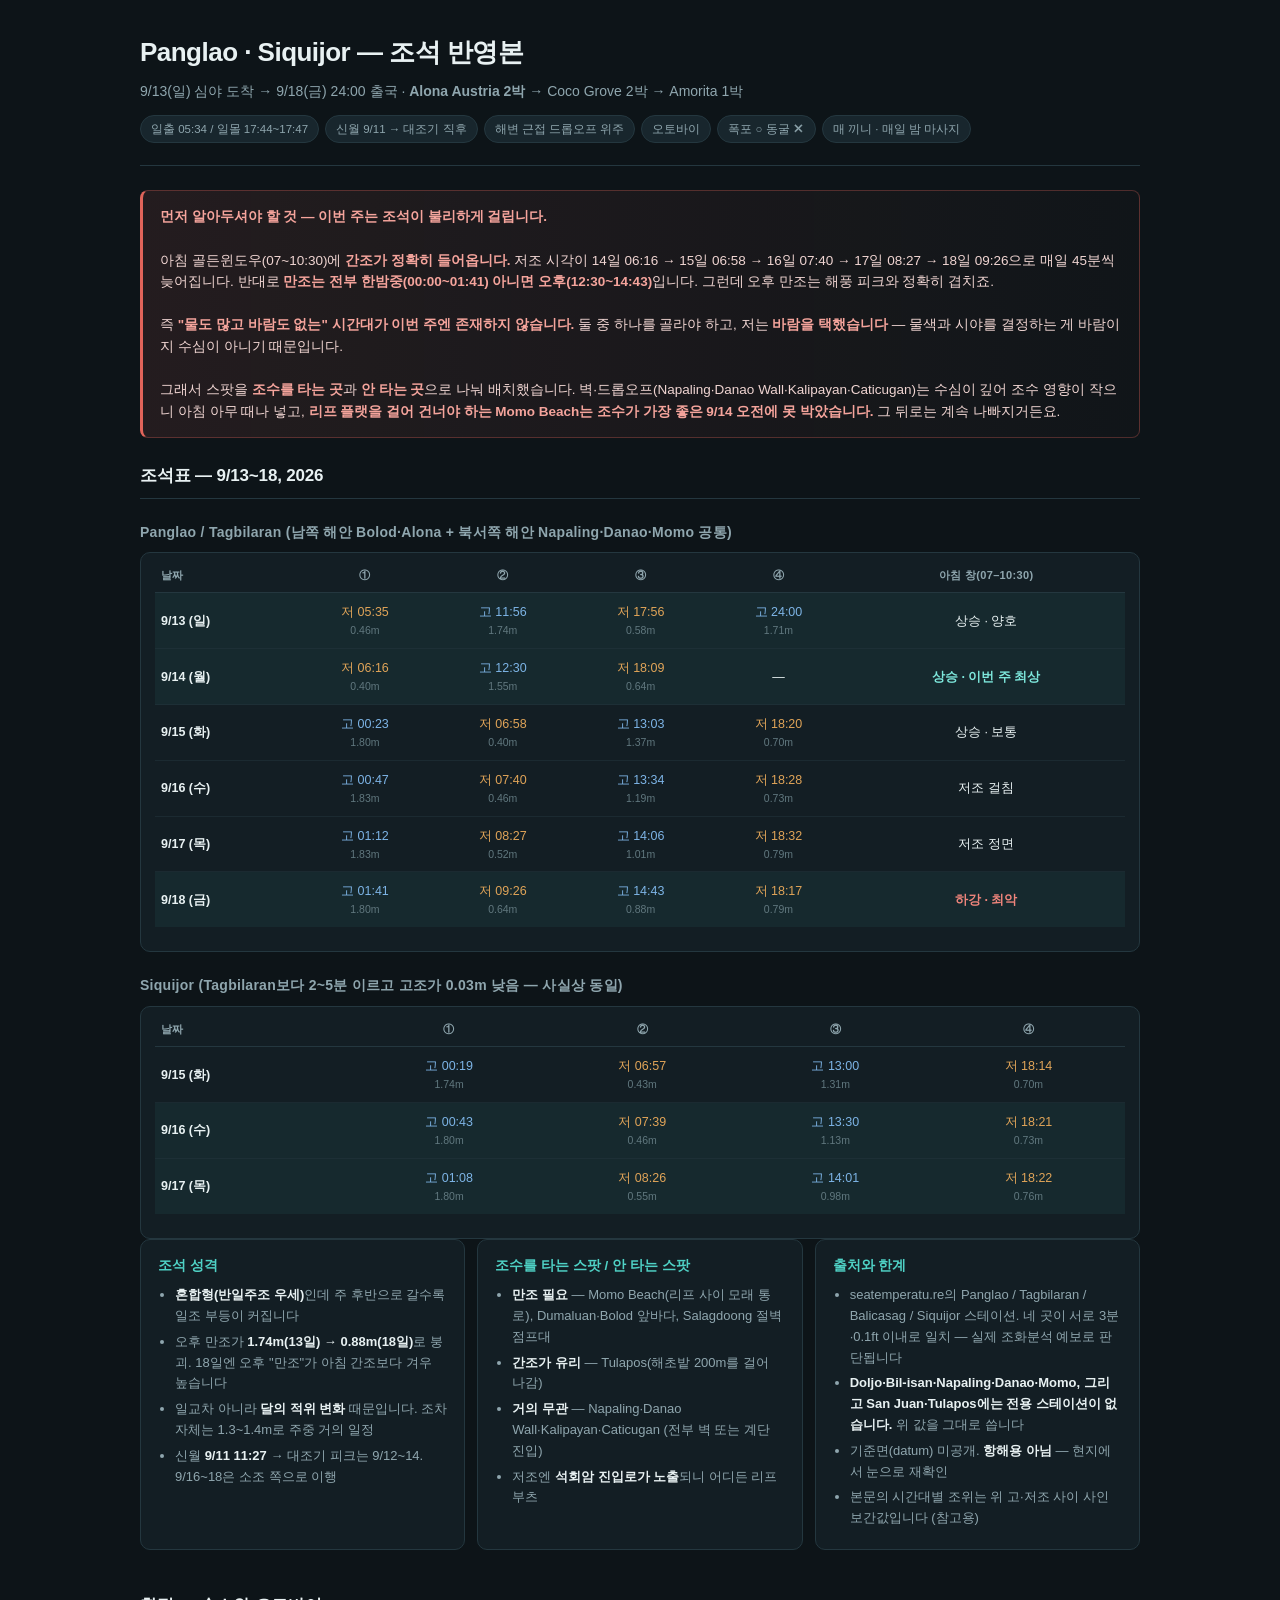
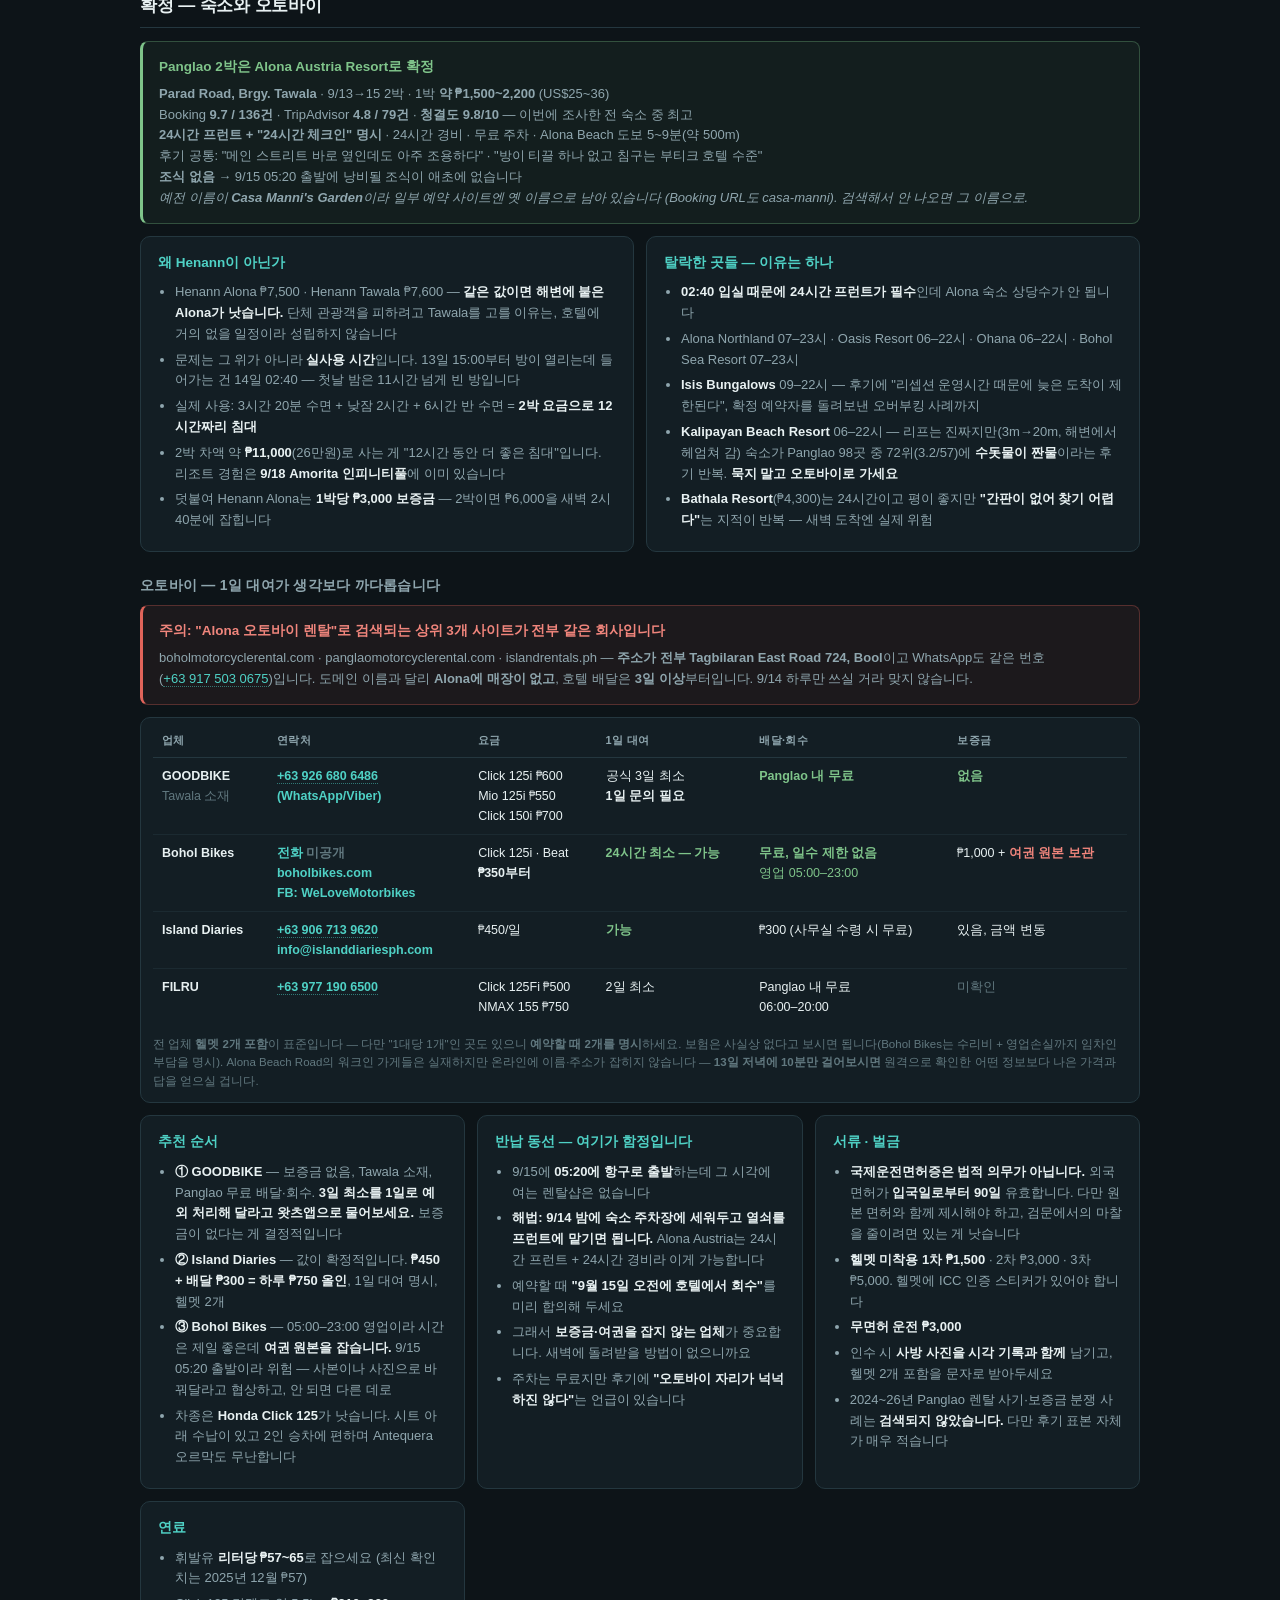
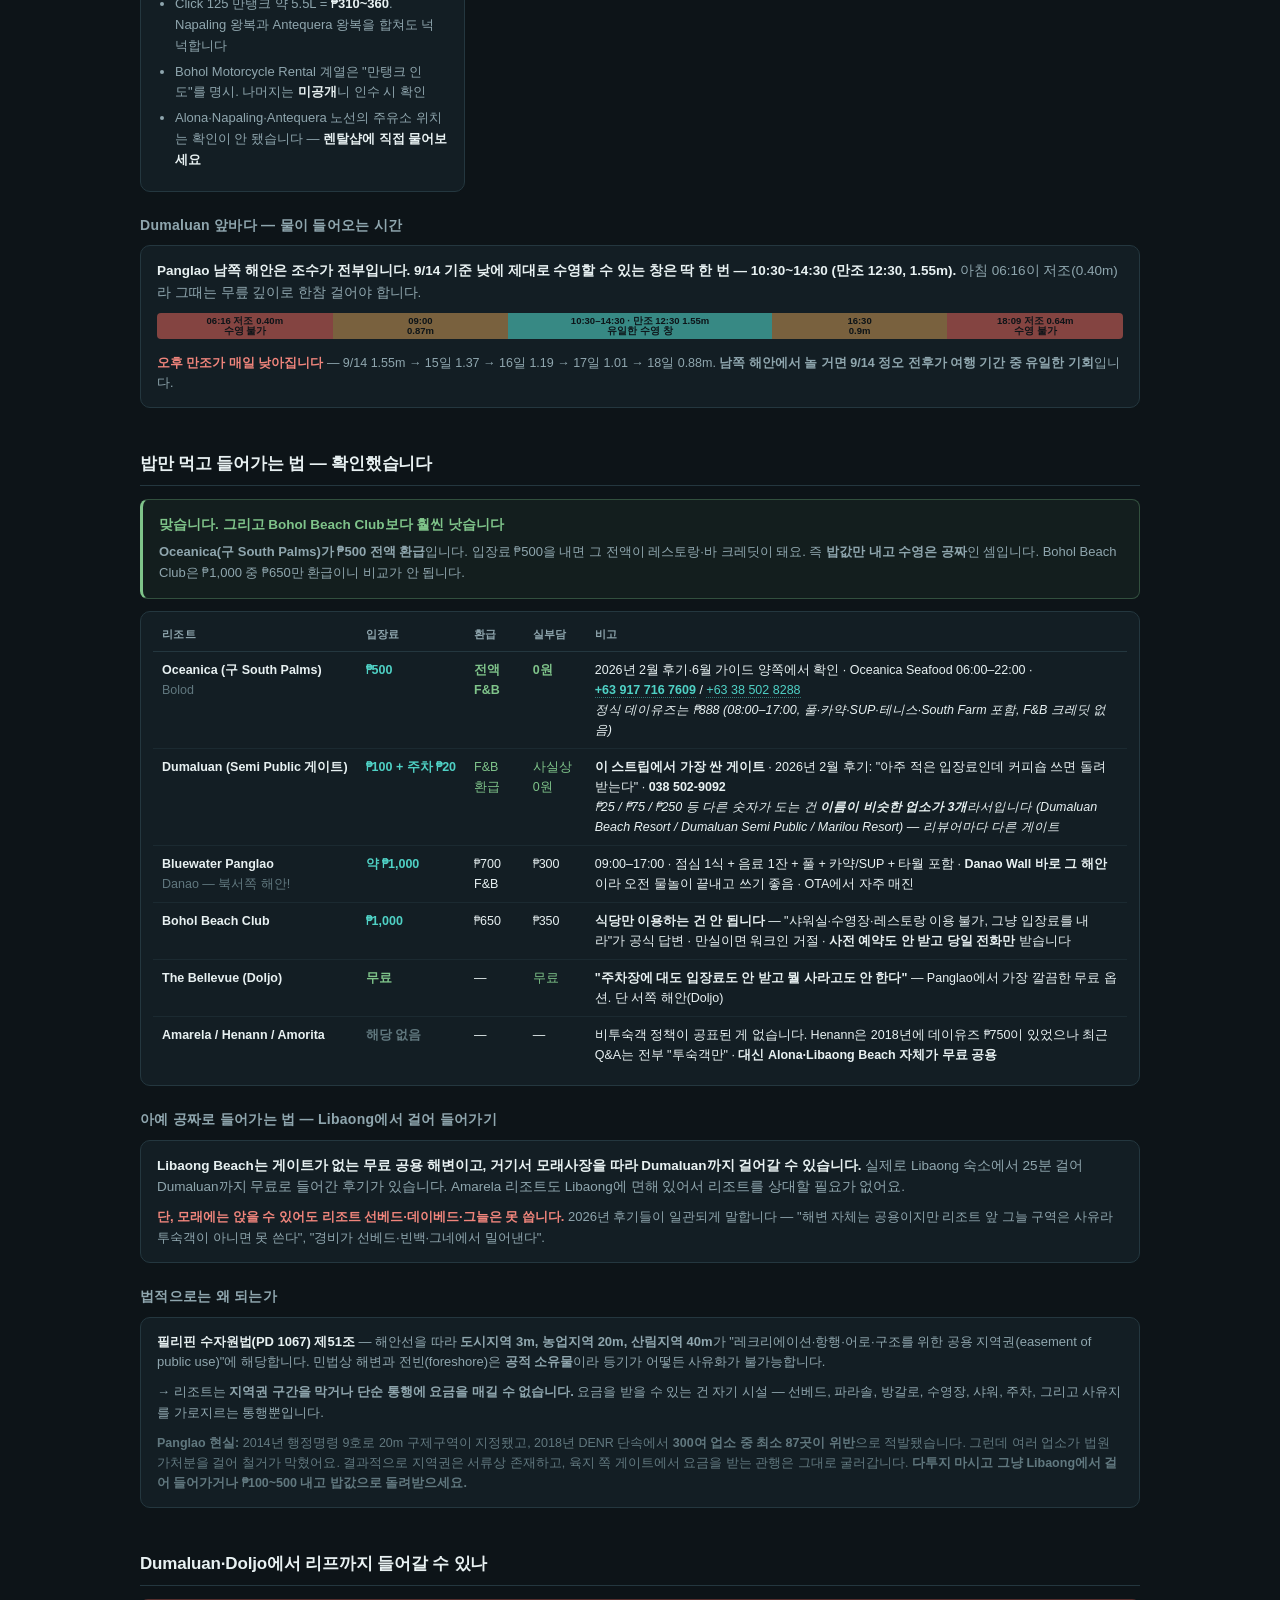
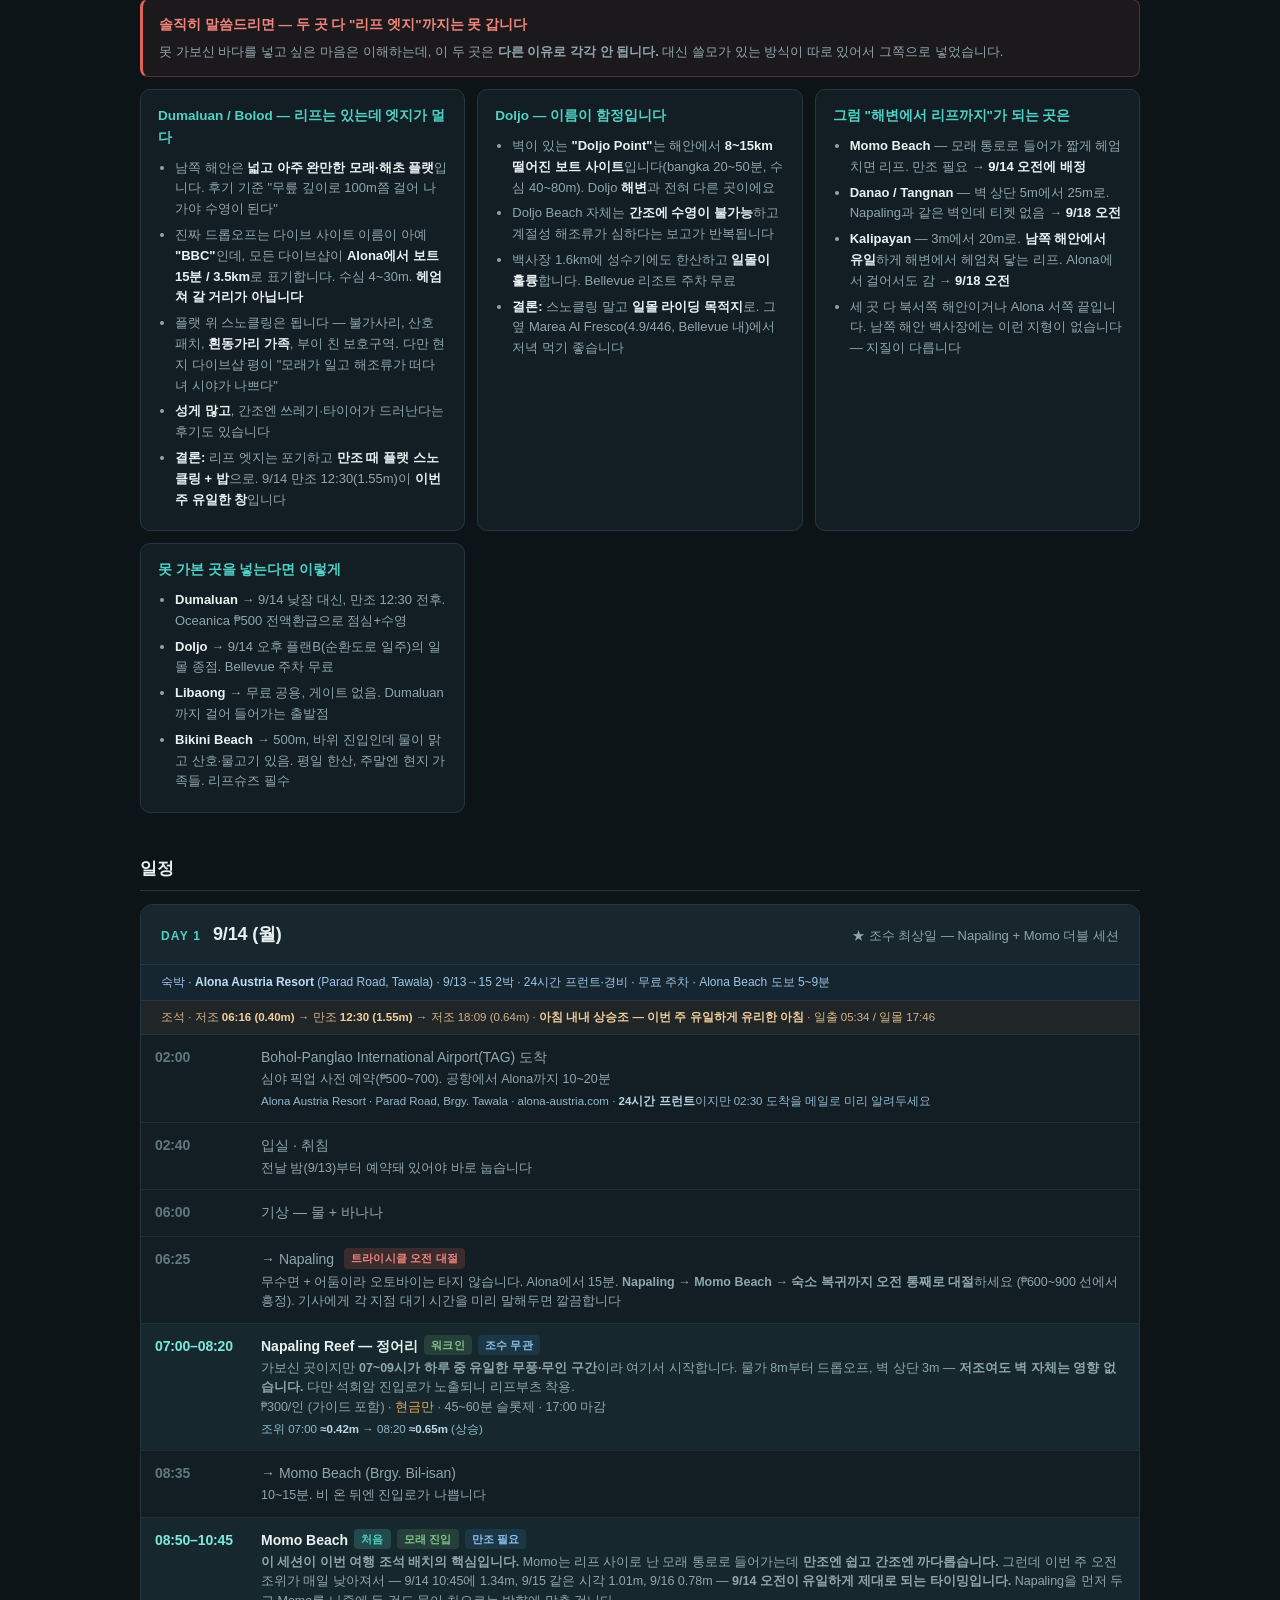
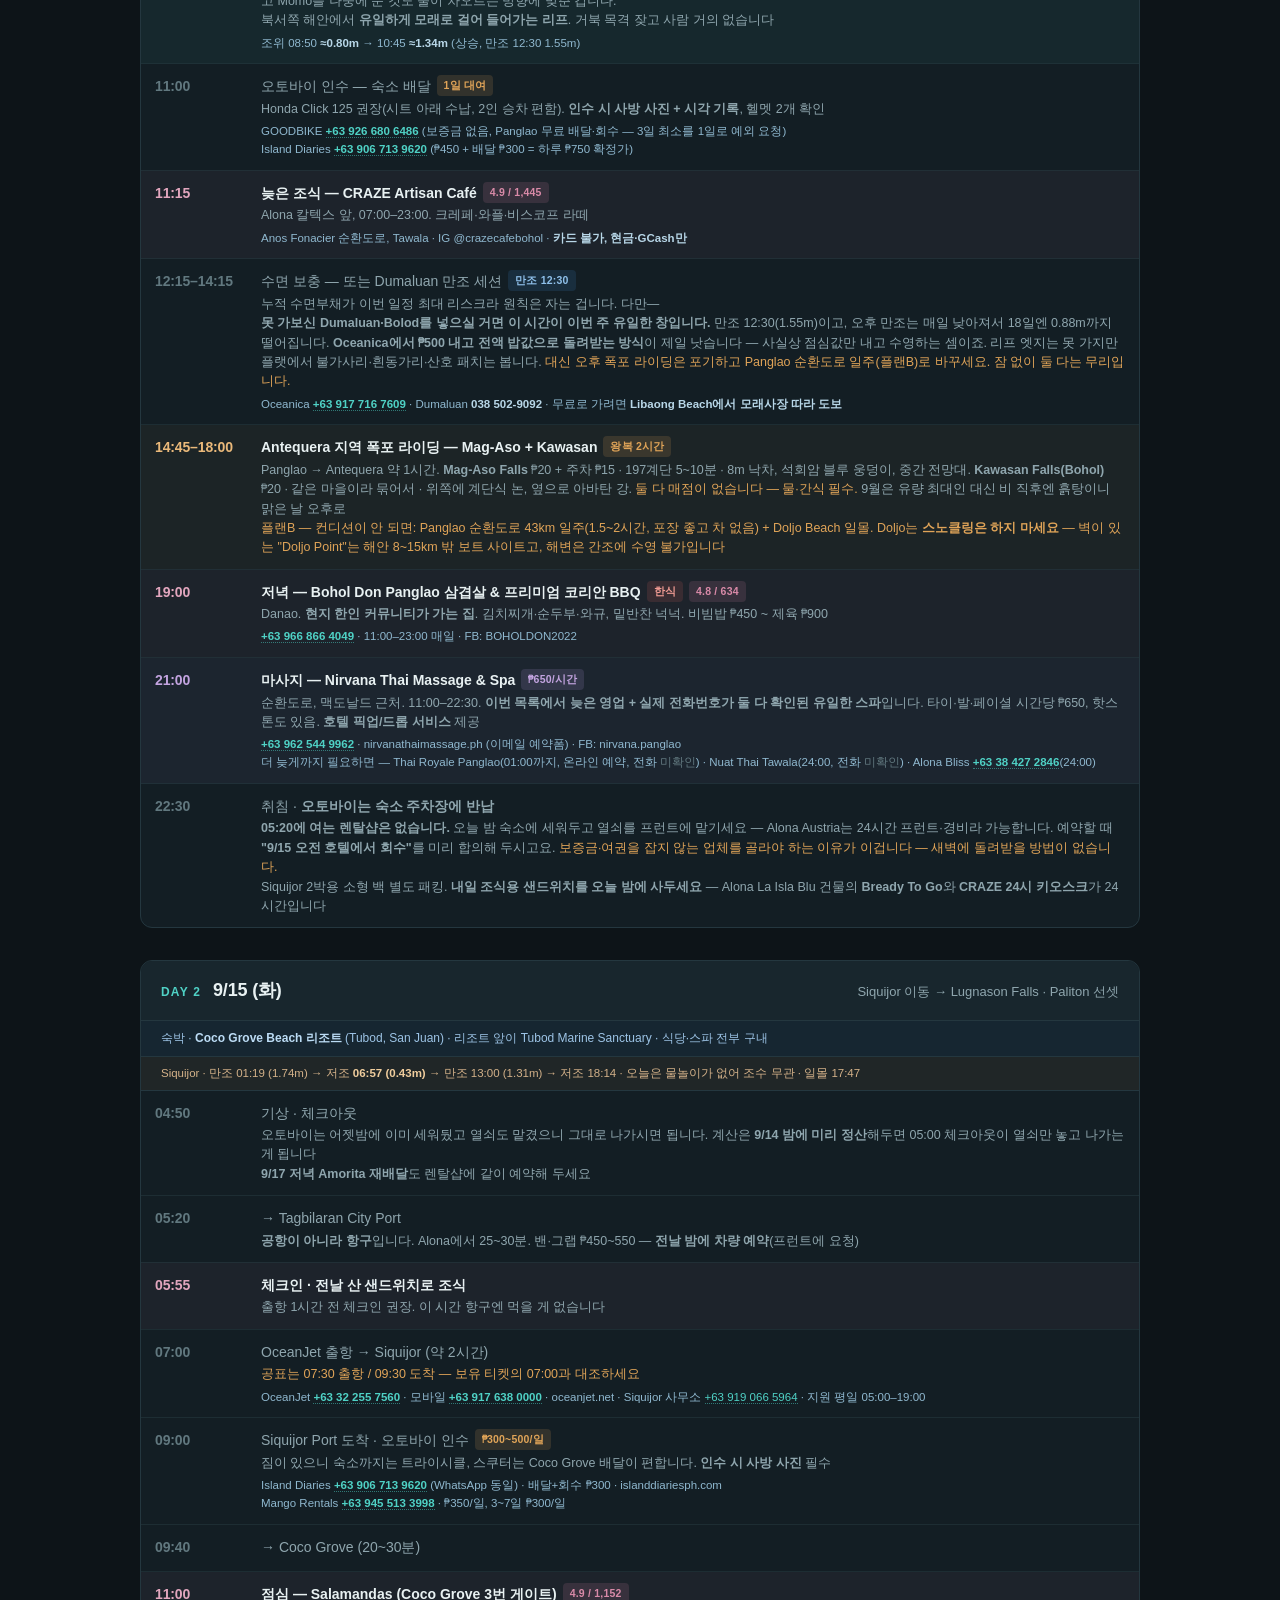
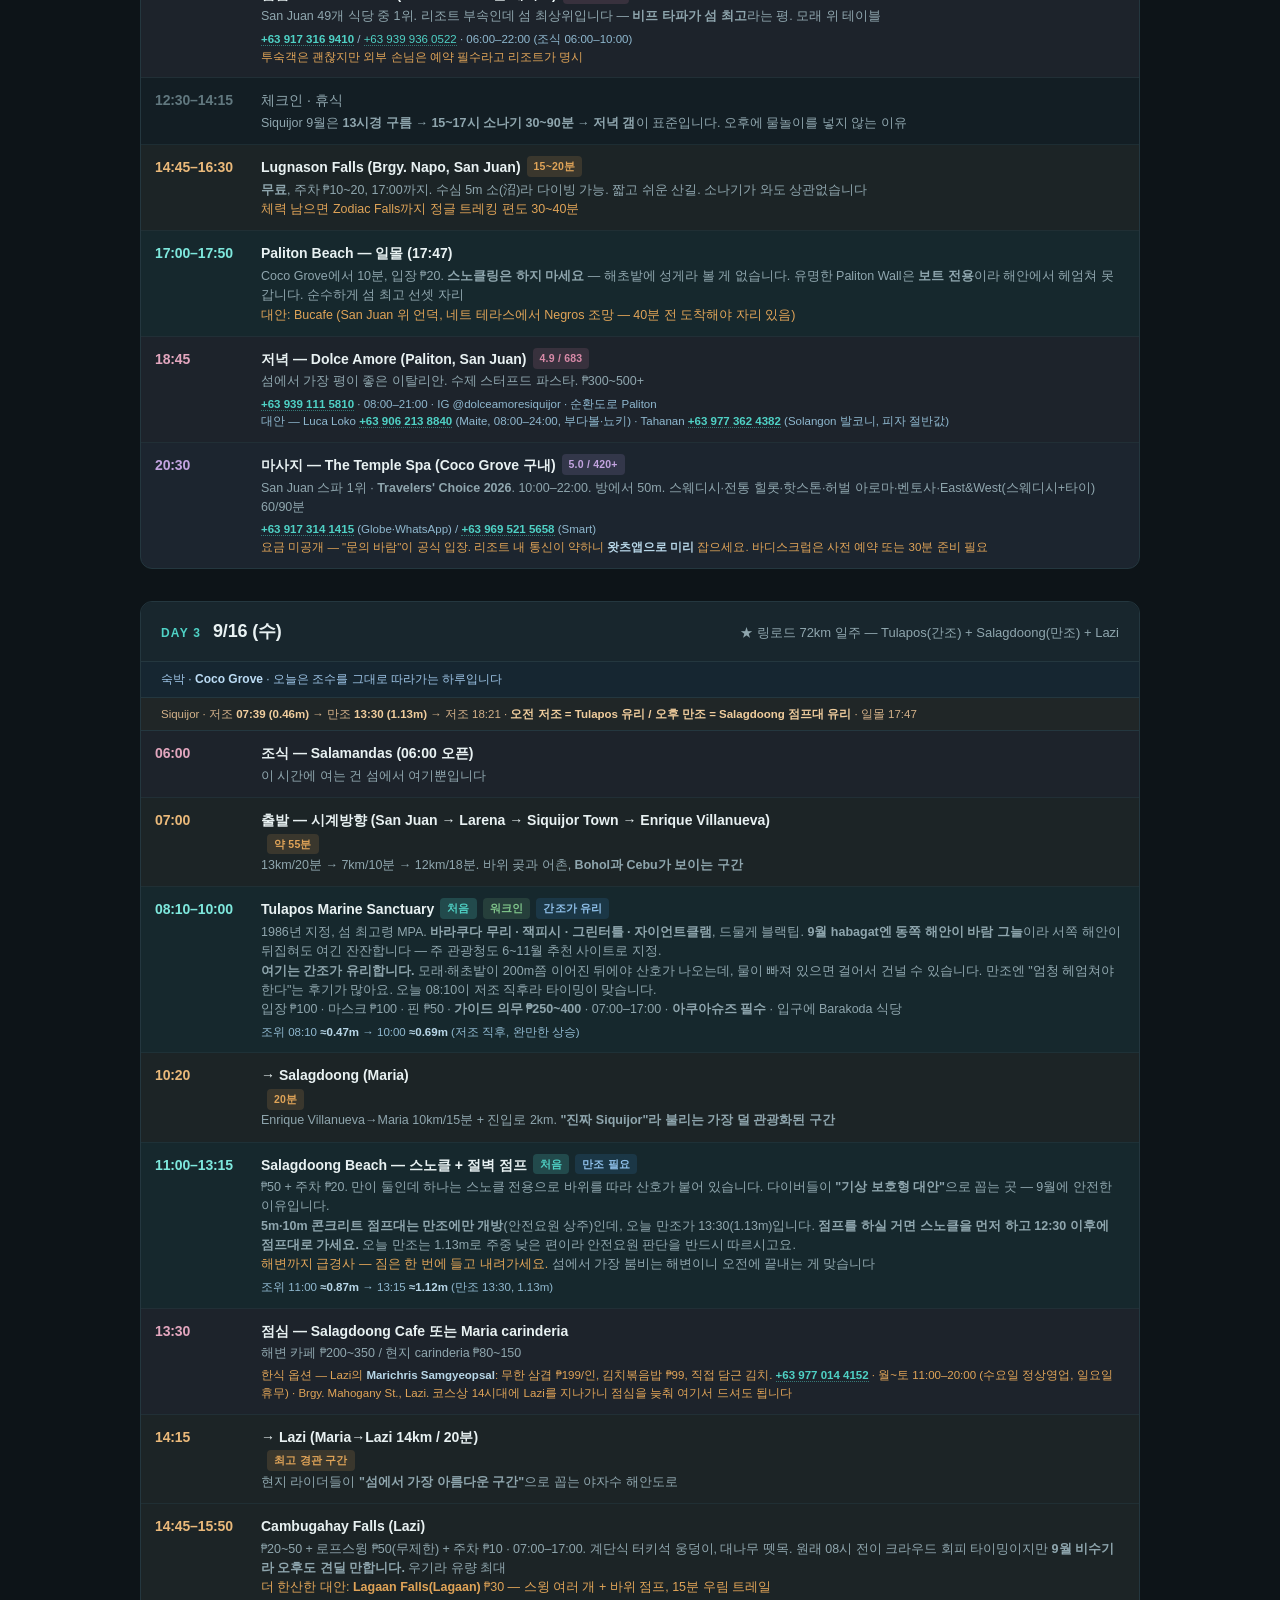
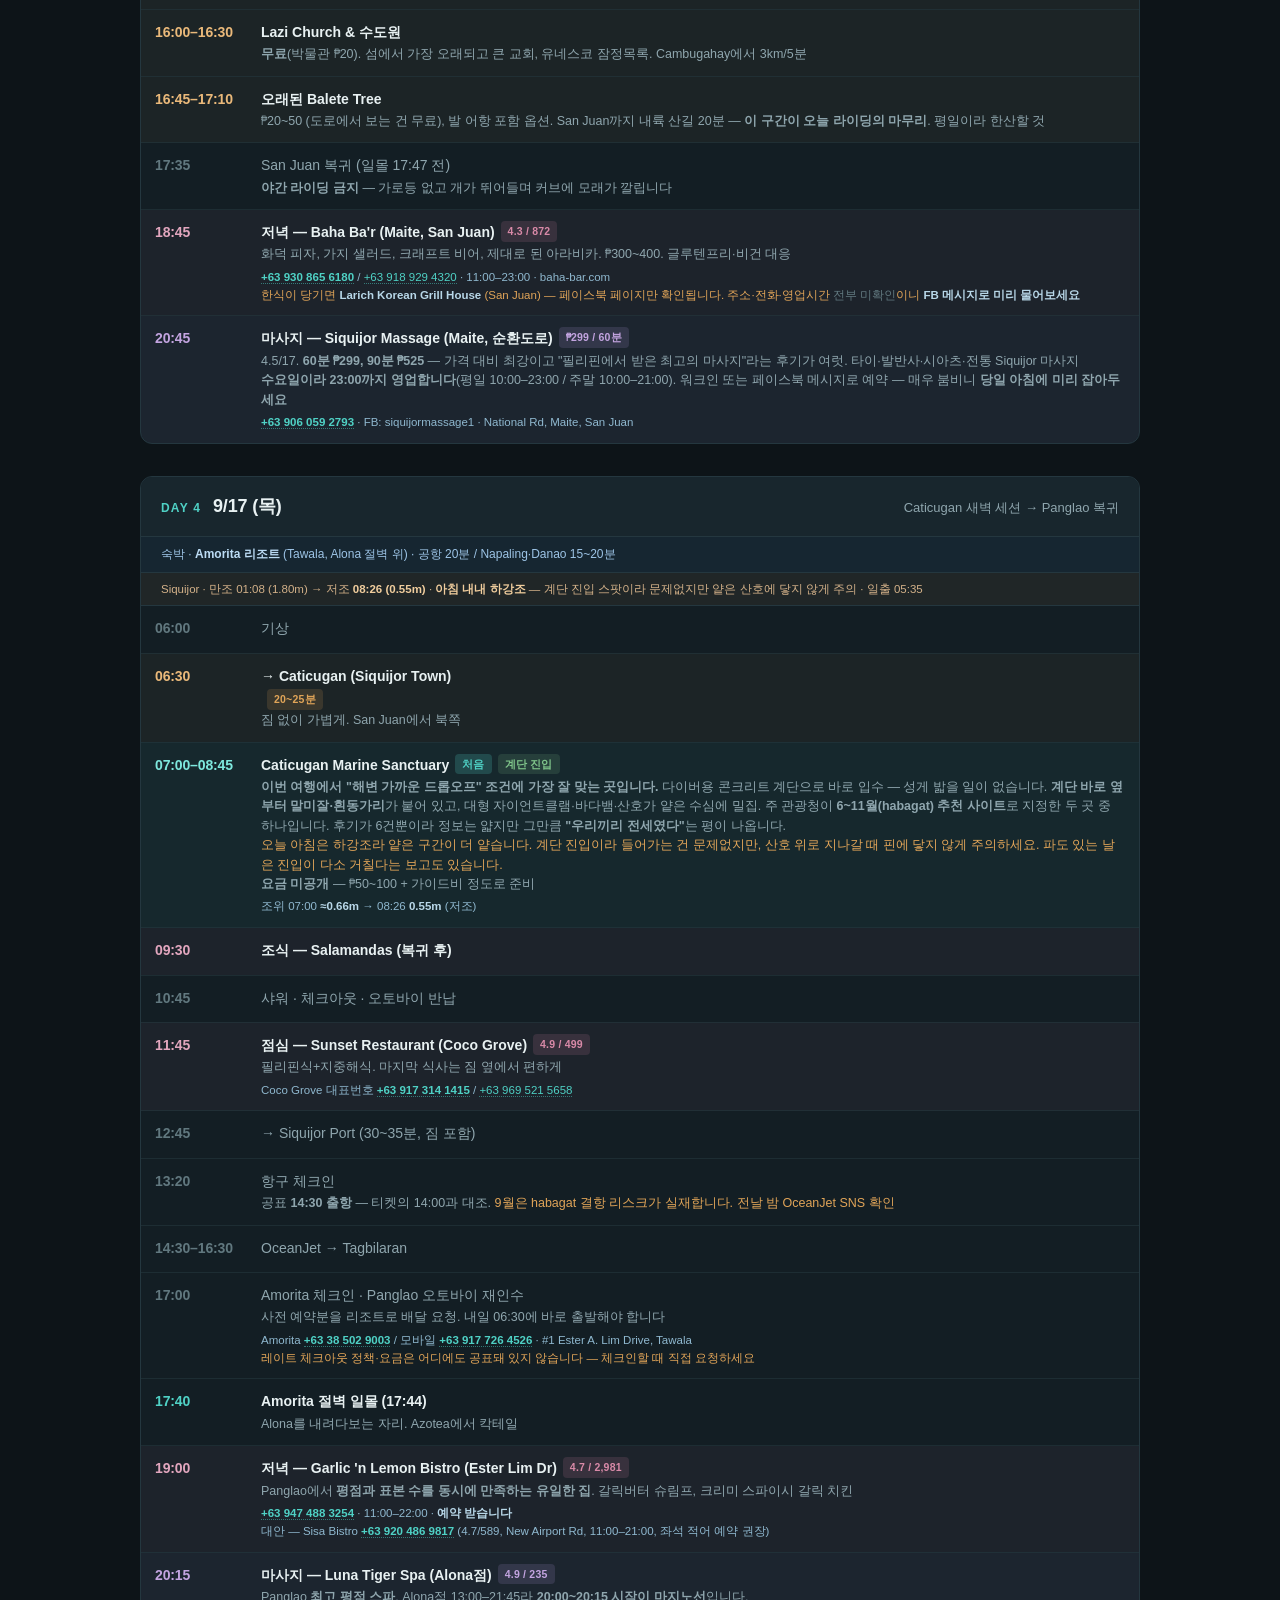
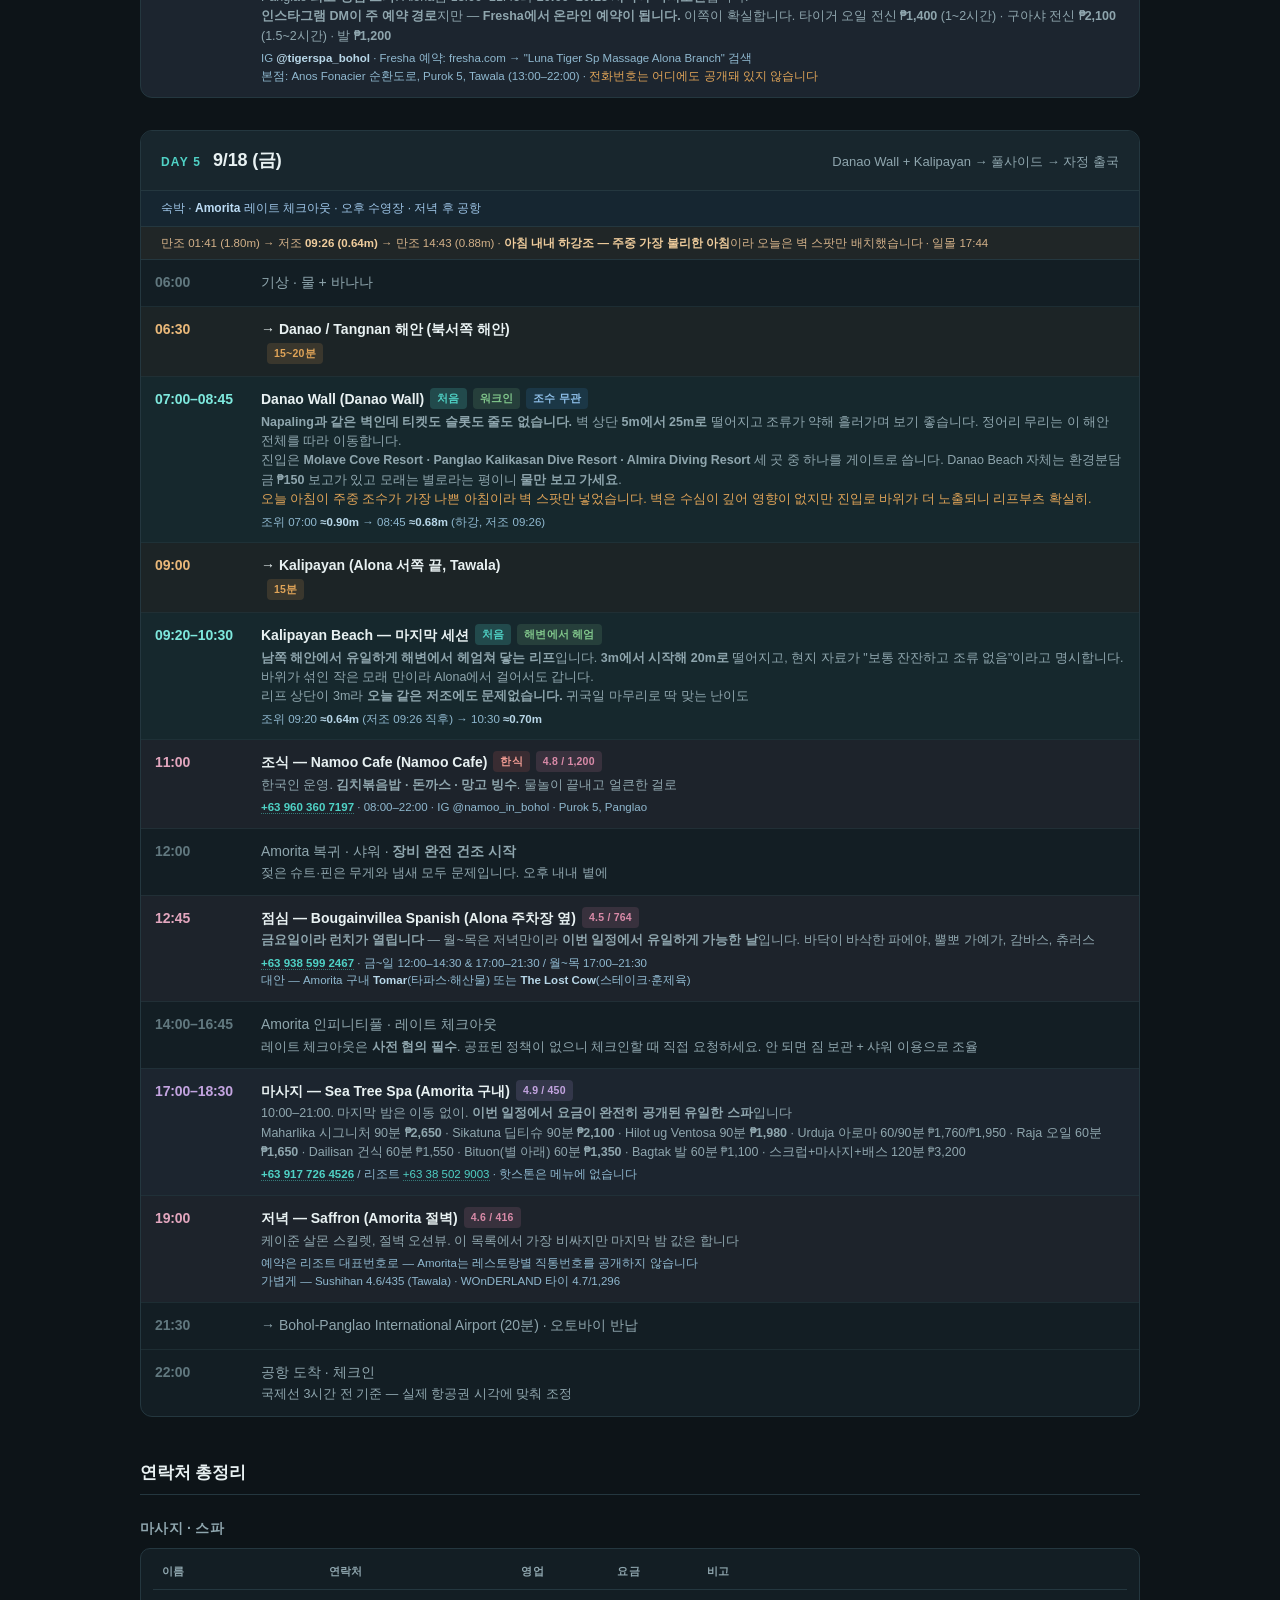
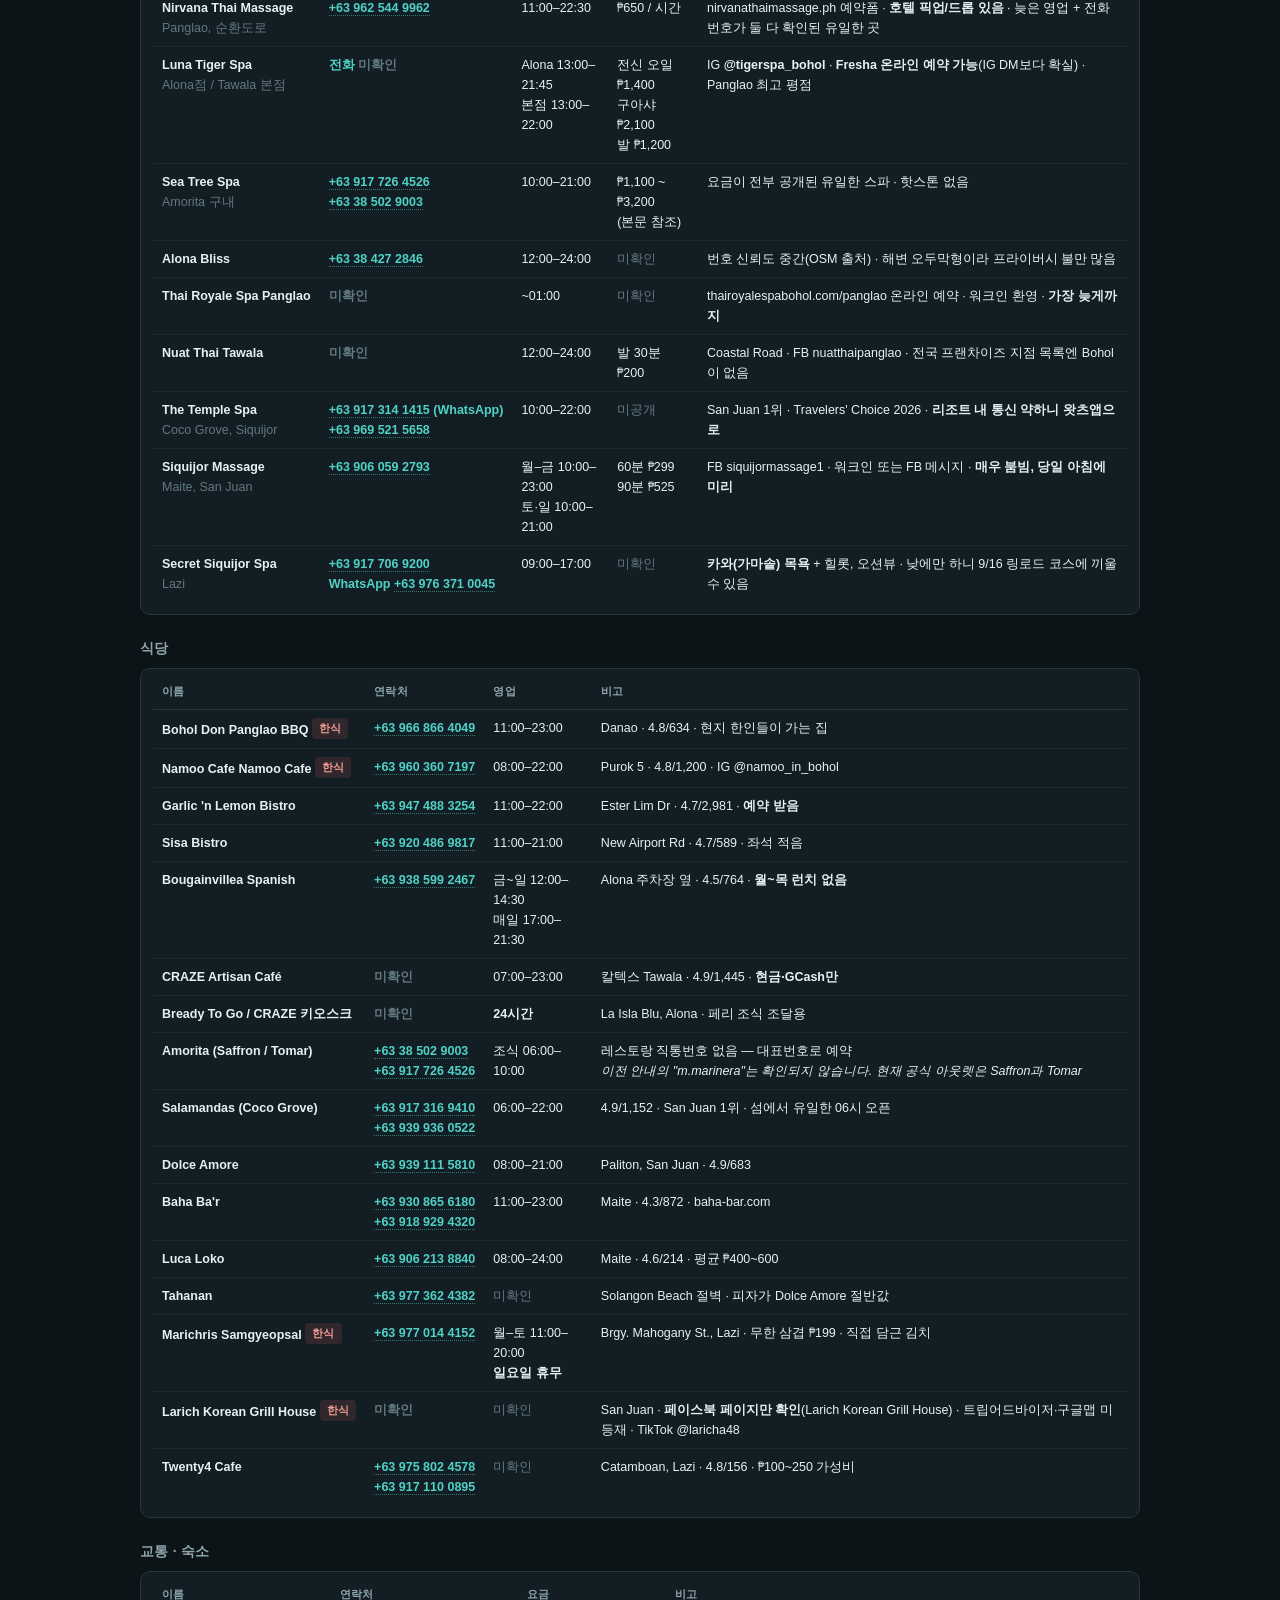
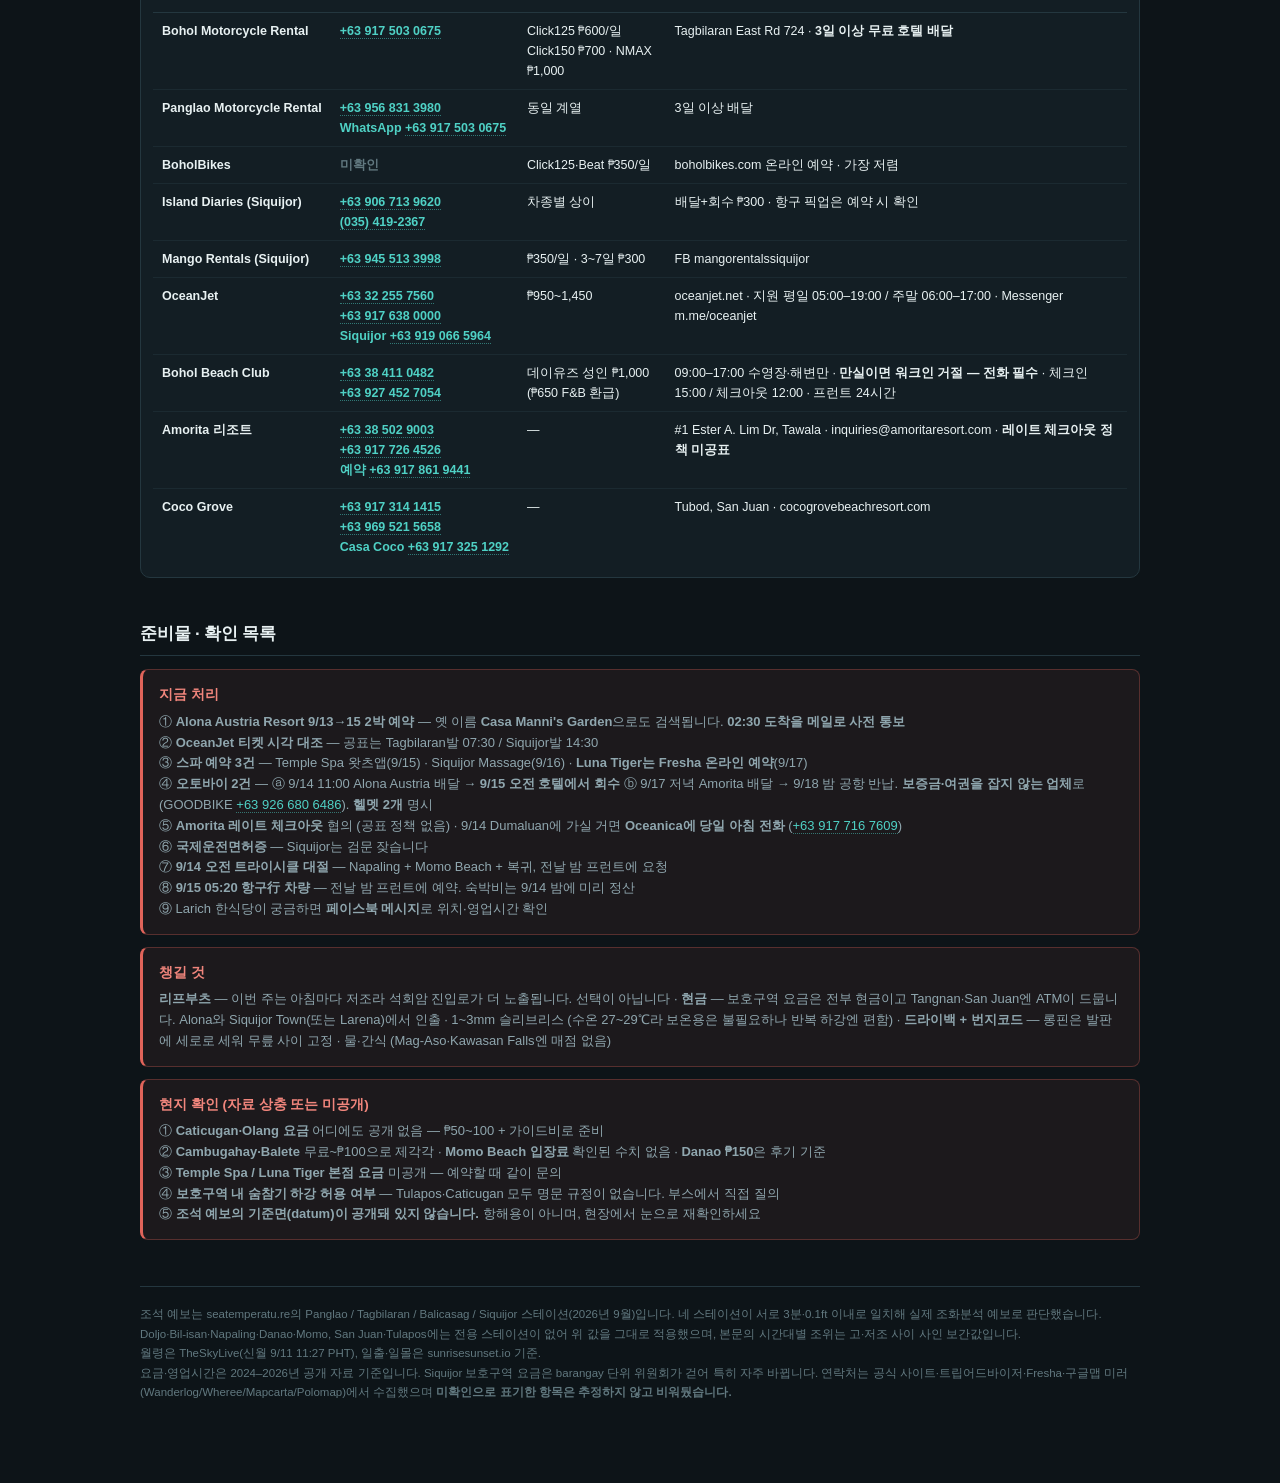
==== commit e232b47e: "모바일 최적화 — 전화번호 탭 통화, 날짜 바로가기, 홈화면 추가 지원" ====
--- a/index.html
+++ b/index.html
@@ -2,7 +2,11 @@
 <html lang="ko">
 <head>
 <meta charset="utf-8">
-<meta name="viewport" content="width=device-width, initial-scale=1">
+<meta name="viewport" content="width=device-width, initial-scale=1, viewport-fit=cover">
+<meta name="theme-color" content="#0d1418">
+<meta name="apple-mobile-web-app-capable" content="yes">
+<meta name="apple-mobile-web-app-title" content="Bohol 2026">
+<link rel="icon" href="data:image/svg+xml,%3Csvg xmlns='http://www.w3.org/2000/svg' viewBox='0 0 32 32'%3E%3Crect width='32' height='32' rx='7' fill='%230d1418'/%3E%3Cpath d='M4 20c3-3 5 1 8-2s5 1 8-2 5 1 8-2' stroke='%234fd1c5' stroke-width='2.4' fill='none' stroke-linecap='round'/%3E%3C/svg%3E">
 <title>Panglao · Siquijor · 2026.09.13–18 (v3 · 조석 반영)</title>
 <style>
   :root{
@@ -15,6 +19,8 @@
     font-family:-apple-system,BlinkMacSystemFont,"Pretendard","Apple SD Gothic Neo","Noto Sans KR",sans-serif;
     line-height:1.6;-webkit-font-smoothing:antialiased}
   .wrap{max-width:1040px;margin:0 auto;padding:32px 20px 80px}
+  html{scroll-behavior:smooth}
+  [id]{scroll-margin-top:60px}
 
   header{border-bottom:1px solid var(--line);padding-bottom:22px;margin-bottom:24px}
   h1{font-size:26px;margin:0 0 6px;letter-spacing:-.02em}
@@ -120,8 +126,19 @@
 
   footer{margin-top:46px;padding-top:18px;border-top:1px solid var(--line);
     font-size:11.5px;color:var(--dimmer);line-height:1.7}
+  a.tel{color:var(--aqua);text-decoration:none;border-bottom:1px dotted rgba(79,209,197,.5);
+    font-variant-numeric:tabular-nums;white-space:nowrap}
+  .jump{position:sticky;top:0;z-index:50;display:none;gap:6px;
+    background:rgba(13,20,24,.94);backdrop-filter:blur(8px);
+    border-bottom:1px solid var(--line);padding:9px 12px;margin:0 -14px 18px;
+    overflow-x:auto;-webkit-overflow-scrolling:touch}
+  .jump a{flex:0 0 auto;font-size:12.5px;font-weight:600;text-decoration:none;
+    color:var(--dim);background:var(--panel2);border:1px solid var(--line);
+    border-radius:100px;padding:7px 13px;white-space:nowrap}
+
   /* ---------- mobile ---------- */
   @media(max-width:640px){
+    .jump{display:flex}
     .wrap{padding:22px 14px 64px}
     h1{font-size:21px}
     h2{font-size:16.5px;margin:34px 0 12px}
@@ -185,6 +202,7 @@
 <body>
 <div class="wrap">
 
+<nav class="jump"><a href="#d14">14일 Napaling</a><a href="#d15">15일 Siquijor</a><a href="#d16">16일 링로드</a><a href="#d17">17일 Caticugan</a><a href="#d18">18일 Danao</a><a href="#tides">조석표</a><a href="#contacts">연락처</a></nav>
 <header>
   <h1>Panglao · Siquijor — 조석 반영본</h1>
   <div class="sub">9/13(일) 심야 도착 → 9/18(금) 24:00 출국 · <b>Alona Austria 2박</b> → Coco Grove 2박 → Amorita 1박</div>
@@ -208,7 +226,7 @@
 </div>
 
 
-<h2>조석표 — 9/13~18, 2026</h2>
+<h2 id="tides">조석표 — 9/13~18, 2026</h2>
 
 <h3 class="sec">Panglao / Tagbilaran (남쪽 해안 Bolod·Alona + 북서쪽 해안 Napaling·Danao·Momo 공통)</h3>
 <div class="card" style="padding:6px 14px 14px">
@@ -303,16 +321,16 @@
 
 <div class="alert">
   <h3>주의: "Alona 오토바이 렌탈"로 검색되는 상위 3개 사이트가 전부 같은 회사입니다</h3>
-  <p>boholmotorcyclerental.com · panglaomotorcyclerental.com · islandrentals.ph — <b>주소가 전부 Tagbilaran East Road 724, Bool</b>이고 WhatsApp도 같은 번호(+63 917 503 0675)입니다. 도메인 이름과 달리 <b>Alona에 매장이 없고</b>, 호텔 배달은 <b>3일 이상</b>부터입니다. 9/14 하루만 쓰실 거라 맞지 않습니다.</p>
+  <p>boholmotorcyclerental.com · panglaomotorcyclerental.com · islandrentals.ph — <b>주소가 전부 Tagbilaran East Road 724, Bool</b>이고 WhatsApp도 같은 번호(<a class="tel" href="tel:+639175030675">+63 917 503 0675</a>)입니다. 도메인 이름과 달리 <b>Alona에 매장이 없고</b>, 호텔 배달은 <b>3일 이상</b>부터입니다. 9/14 하루만 쓰실 거라 맞지 않습니다.</p>
 </div>
 
 <div class="card" style="padding:6px 12px 12px;margin-bottom:12px">
 <table class="ftable">
   <tr><th>업체</th><th>연락처</th><th>요금</th><th>1일 대여</th><th>배달·회수</th><th>보증금</th></tr>
-  <tr><td class="nm">GOODBIKE<br><span style="font-weight:400;color:var(--dimmer)">Tawala 소재</span></td><td class="ph">+63 926 680 6486<br>(WhatsApp/Viber)</td><td>Click 125i ₱600<br>Mio 125i ₱550<br>Click 150i ₱700</td><td>공식 3일 최소<br><b>1일 문의 필요</b></td><td style="color:var(--leaf)"><b>Panglao 내 무료</b></td><td style="color:var(--leaf)"><b>없음</b></td></tr>
+  <tr><td class="nm">GOODBIKE<br><span style="font-weight:400;color:var(--dimmer)">Tawala 소재</span></td><td class="ph"><a class="tel" href="tel:+639266806486">+63 926 680 6486</a><br>(WhatsApp/Viber)</td><td>Click 125i ₱600<br>Mio 125i ₱550<br>Click 150i ₱700</td><td>공식 3일 최소<br><b>1일 문의 필요</b></td><td style="color:var(--leaf)"><b>Panglao 내 무료</b></td><td style="color:var(--leaf)"><b>없음</b></td></tr>
   <tr><td class="nm">Bohol Bikes</td><td class="ph">전화 <span class="nv">미공개</span><br>boholbikes.com<br>FB: WeLoveMotorbikes</td><td>Click 125i · Beat<br><b>₱350부터</b></td><td style="color:var(--leaf)"><b>24시간 최소 — 가능</b></td><td style="color:var(--leaf)"><b>무료, 일수 제한 없음</b><br>영업 05:00–23:00</td><td>₱1,000 + <b style="color:#f0857c">여권 원본 보관</b></td></tr>
-  <tr><td class="nm">Island Diaries</td><td class="ph">+63 906 713 9620<br>info@islanddiariesph.com</td><td>₱450/일</td><td style="color:var(--leaf)"><b>가능</b></td><td>₱300 (사무실 수령 시 무료)</td><td>있음, 금액 변동</td></tr>
-  <tr><td class="nm">FILRU</td><td class="ph">+63 977 190 6500</td><td>Click 125Fi ₱500<br>NMAX 155 ₱750</td><td>2일 최소</td><td>Panglao 내 무료<br>06:00–20:00</td><td><span class="nv">미확인</span></td></tr>
+  <tr><td class="nm">Island Diaries</td><td class="ph"><a class="tel" href="tel:+639067139620">+63 906 713 9620</a><br>info@islanddiariesph.com</td><td>₱450/일</td><td style="color:var(--leaf)"><b>가능</b></td><td>₱300 (사무실 수령 시 무료)</td><td>있음, 금액 변동</td></tr>
+  <tr><td class="nm">FILRU</td><td class="ph"><a class="tel" href="tel:+639771906500">+63 977 190 6500</a></td><td>Click 125Fi ₱500<br>NMAX 155 ₱750</td><td>2일 최소</td><td>Panglao 내 무료<br>06:00–20:00</td><td><span class="nv">미확인</span></td></tr>
 </table>
 <p style="font-size:11.5px;color:var(--dimmer);margin:10px 0 0">전 업체 <b>헬멧 2개 포함</b>이 표준입니다 — 다만 "1대당 1개"인 곳도 있으니 <b>예약할 때 2개를 명시</b>하세요. 보험은 사실상 없다고 보시면 됩니다(Bohol Bikes는 수리비 + 영업손실까지 임차인 부담을 명시). Alona Beach Road의 워크인 가게들은 실재하지만 온라인에 이름·주소가 잡히지 않습니다 — <b>13일 저녁에 10분만 걸어보시면</b> 원격으로 확인한 어떤 정보보다 나은 가격과 답을 얻으실 겁니다.</p>
 </div>
@@ -383,7 +401,7 @@
 <div class="card" style="padding:6px 12px 12px;margin-bottom:12px">
 <table class="ftable">
   <tr><th>리조트</th><th>입장료</th><th>환급</th><th>실부담</th><th>비고</th></tr>
-  <tr><td class="nm">Oceanica (구 South Palms)<br><span style="font-weight:400;color:var(--dimmer)">Bolod</span></td><td class="ph">₱500</td><td style="color:var(--leaf)"><b>전액 F&B</b></td><td style="color:var(--leaf)"><b>0원</b></td><td>2026년 2월 후기·6월 가이드 양쪽에서 확인 · Oceanica Seafood 06:00–22:00 · <b>+63 917 716 7609</b> / +63 38 502 8288<br><em>정식 데이유즈는 ₱888 (08:00–17:00, 풀·카약·SUP·테니스·South Farm 포함, F&B 크레딧 없음)</em></td></tr>
+  <tr><td class="nm">Oceanica (구 South Palms)<br><span style="font-weight:400;color:var(--dimmer)">Bolod</span></td><td class="ph">₱500</td><td style="color:var(--leaf)"><b>전액 F&B</b></td><td style="color:var(--leaf)"><b>0원</b></td><td>2026년 2월 후기·6월 가이드 양쪽에서 확인 · Oceanica Seafood 06:00–22:00 · <b><a class="tel" href="tel:+639177167609">+63 917 716 7609</a></b> / <a class="tel" href="tel:+63385028288">+63 38 502 8288</a><br><em>정식 데이유즈는 ₱888 (08:00–17:00, 풀·카약·SUP·테니스·South Farm 포함, F&B 크레딧 없음)</em></td></tr>
   <tr><td class="nm">Dumaluan (Semi Public 게이트)</td><td class="ph">₱100 + 주차 ₱20</td><td style="color:var(--leaf)">F&B 환급</td><td style="color:var(--leaf)">사실상 0원</td><td><b>이 스트립에서 가장 싼 게이트</b> · 2026년 2월 후기: "아주 적은 입장료인데 커피숍 쓰면 돌려받는다" · <b>038 502-9092</b><br><em>₱25 / ₱75 / ₱250 등 다른 숫자가 도는 건 <b>이름이 비슷한 업소가 3개</b>라서입니다 (Dumaluan Beach Resort / Dumaluan Semi Public / Marilou Resort) — 리뷰어마다 다른 게이트</em></td></tr>
   <tr><td class="nm">Bluewater Panglao<br><span style="font-weight:400;color:var(--dimmer)">Danao — 북서쪽 해안!</span></td><td class="ph">약 ₱1,000</td><td>₱700 F&B</td><td>₱300</td><td>09:00–17:00 · 점심 1식 + 음료 1잔 + 풀 + 카약/SUP + 타월 포함 · <b>Danao Wall 바로 그 해안</b>이라 오전 물놀이 끝내고 쓰기 좋음 · OTA에서 자주 매진</td></tr>
   <tr><td class="nm">Bohol Beach Club</td><td class="ph">₱1,000</td><td>₱650</td><td>₱350</td><td><b>식당만 이용하는 건 안 됩니다</b> — "샤워실·수영장·레스토랑 이용 불가, 그냥 입장료를 내라"가 공식 답변 · 만실이면 워크인 거절 · <b>사전 예약도 안 받고 당일 전화만</b> 받습니다</td></tr>
@@ -457,7 +475,7 @@
 <h2>일정</h2>
 
 <!-- DAY 0/1 -->
-<div class="day">
+<div class="day" id="d14">
   <div class="dayhead">
     <span class="dnum">DAY 1</span><span class="ddate">9/14 (월)</span>
     <span class="dtheme">★ 조수 최상일 — Napaling + Momo 더블 세션</span>
@@ -477,27 +495,27 @@
     Napaling을 먼저 두고 Momo를 나중에 둔 것도 물이 차오르는 방향에 맞춘 겁니다.<br>
     북서쪽 해안에서 <b>유일하게 모래로 걸어 들어가는 리프</b>. 거북 목격 잦고 사람 거의 없습니다
     <span class="ct">조위 08:50 <b>≈0.80m</b> → 10:45 <b>≈1.34m</b> (상승, 만조 12:30 1.55m)</span></div></td></tr>
-    <tr class="move"><td class="t">11:00</td><td><span class="place">오토바이 인수 — 숙소 배달<span class="pill p-moto">1일 대여</span></span><div class="note">Honda Click 125 권장(시트 아래 수납, 2인 승차 편함). <b>인수 시 사방 사진 + 시각 기록</b>, 헬멧 2개 확인<span class="ct">GOODBIKE <b>+63 926 680 6486</b> (보증금 없음, Panglao 무료 배달·회수 — 3일 최소를 1일로 예외 요청)<br>Island Diaries <b>+63 906 713 9620</b> (₱450 + 배달 ₱300 = 하루 ₱750 확정가)</span></div></td></tr>
+    <tr class="move"><td class="t">11:00</td><td><span class="place">오토바이 인수 — 숙소 배달<span class="pill p-moto">1일 대여</span></span><div class="note">Honda Click 125 권장(시트 아래 수납, 2인 승차 편함). <b>인수 시 사방 사진 + 시각 기록</b>, 헬멧 2개 확인<span class="ct">GOODBIKE <b><a class="tel" href="tel:+639266806486">+63 926 680 6486</a></b> (보증금 없음, Panglao 무료 배달·회수 — 3일 최소를 1일로 예외 요청)<br>Island Diaries <b><a class="tel" href="tel:+639067139620">+63 906 713 9620</a></b> (₱450 + 배달 ₱300 = 하루 ₱750 확정가)</span></div></td></tr>
     <tr class="food"><td class="t">11:15</td><td><span class="place">늦은 조식 — CRAZE Artisan Café<span class="pill p-food">4.9 / 1,445</span></span><div class="note">Alona 칼텍스 앞, 07:00–23:00. 크레페·와플·비스코프 라떼<span class="ct">Anos Fonacier 순환도로, Tawala · IG @crazecafebohol · <b>카드 불가, 현금·GCash만</b></span></div></td></tr>
     <tr class="rest"><td class="t">12:15–14:15</td><td><span class="place">수면 보충 — 또는 Dumaluan 만조 세션<span class="pill p-tide">만조 12:30</span></span><div class="note">누적 수면부채가 이번 일정 최대 리스크라 원칙은 자는 겁니다. 다만—<br>
     <b>못 가보신 Dumaluan·Bolod를 넣으실 거면 이 시간이 이번 주 유일한 창입니다.</b> 만조 12:30(1.55m)이고, 오후 만조는 매일 낮아져서 18일엔 0.88m까지 떨어집니다.
     <b>Oceanica에서 ₱500 내고 전액 밥값으로 돌려받는 방식</b>이 제일 낫습니다 — 사실상 점심값만 내고 수영하는 셈이죠. 리프 엣지는 못 가지만 플랫에서 불가사리·흰동가리·산호 패치는 봅니다.
     <em>대신 오후 폭포 라이딩은 포기하고 Panglao 순환도로 일주(플랜B)로 바꾸세요. 잠 없이 둘 다는 무리입니다.</em>
-    <span class="ct">Oceanica <b>+63 917 716 7609</b> · Dumaluan <b>038 502-9092</b> · 무료로 가려면 <b>Libaong Beach에서 모래사장 따라 도보</b></span></div></td></tr>
+    <span class="ct">Oceanica <b><a class="tel" href="tel:+639177167609">+63 917 716 7609</a></b> · Dumaluan <b>038 502-9092</b> · 무료로 가려면 <b>Libaong Beach에서 모래사장 따라 도보</b></span></div></td></tr>
     <tr class="ride"><td class="t">14:45–18:00</td><td><span class="place">Antequera 지역 폭포 라이딩 — Mag-Aso + Kawasan<span class="pill p-moto">왕복 2시간</span></span><div class="note">Panglao → Antequera 약 1시간.
     <b>Mag-Aso Falls</b> ₱20 + 주차 ₱15 · 197계단 5~10분 · 8m 낙차, 석회암 블루 웅덩이, 중간 전망대.
     <b>Kawasan Falls(Bohol)</b> ₱20 · 같은 마을이라 묶어서 · 위쪽에 계단식 논, 옆으로 아바탄 강.
     <em>둘 다 매점이 없습니다 — 물·간식 필수.</em> 9월은 유량 최대인 대신 비 직후엔 흙탕이니 맑은 날 오후로<br>
     <span style="color:#e0a458">플랜B — 컨디션이 안 되면: Panglao 순환도로 43km 일주(1.5~2시간, 포장 좋고 차 없음) + Doljo Beach 일몰. Doljo는 <b>스노클링은 하지 마세요</b> — 벽이 있는 "Doljo Point"는 해안 8~15km 밖 보트 사이트고, 해변은 간조에 수영 불가입니다</span></div></td></tr>
-    <tr class="food"><td class="t">19:00</td><td><span class="place">저녁 — Bohol Don Panglao 삼겹살 & 프리미엄 코리안 BBQ<span class="pill p-kr">한식</span><span class="pill p-food">4.8 / 634</span></span><div class="note">Danao. <b>현지 한인 커뮤니티가 가는 집</b>. 김치찌개·순두부·와규, 밑반찬 넉넉. 비빔밥 ₱450 ~ 제육 ₱900<span class="ct"><b>+63 966 866 4049</b> · 11:00–23:00 매일 · FB: BOHOLDON2022</span></div></td></tr>
-    <tr class="spa"><td class="t">21:00</td><td><span class="place">마사지 — Nirvana Thai Massage & Spa<span class="pill p-spa">₱650/시간</span></span><div class="note">순환도로, 맥도날드 근처. 11:00–22:30. <b>이번 목록에서 늦은 영업 + 실제 전화번호가 둘 다 확인된 유일한 스파</b>입니다. 타이·발·페이셜 시간당 ₱650, 핫스톤도 있음. <b>호텔 픽업/드롭 서비스</b> 제공<span class="ct"><b>+63 962 544 9962</b> · nirvanathaimassage.ph (이메일 예약폼) · FB: nirvana.panglao<br>더 늦게까지 필요하면 — Thai Royale Panglao(01:00까지, 온라인 예약, 전화 <span class="nv">미확인</span>) · Nuat Thai Tawala(24:00, 전화 <span class="nv">미확인</span>) · Alona Bliss <b>+63 38 427 2846</b>(24:00)</span></div></td></tr>
+    <tr class="food"><td class="t">19:00</td><td><span class="place">저녁 — Bohol Don Panglao 삼겹살 & 프리미엄 코리안 BBQ<span class="pill p-kr">한식</span><span class="pill p-food">4.8 / 634</span></span><div class="note">Danao. <b>현지 한인 커뮤니티가 가는 집</b>. 김치찌개·순두부·와규, 밑반찬 넉넉. 비빔밥 ₱450 ~ 제육 ₱900<span class="ct"><b><a class="tel" href="tel:+639668664049">+63 966 866 4049</a></b> · 11:00–23:00 매일 · FB: BOHOLDON2022</span></div></td></tr>
+    <tr class="spa"><td class="t">21:00</td><td><span class="place">마사지 — Nirvana Thai Massage & Spa<span class="pill p-spa">₱650/시간</span></span><div class="note">순환도로, 맥도날드 근처. 11:00–22:30. <b>이번 목록에서 늦은 영업 + 실제 전화번호가 둘 다 확인된 유일한 스파</b>입니다. 타이·발·페이셜 시간당 ₱650, 핫스톤도 있음. <b>호텔 픽업/드롭 서비스</b> 제공<span class="ct"><b><a class="tel" href="tel:+639625449962">+63 962 544 9962</a></b> · nirvanathaimassage.ph (이메일 예약폼) · FB: nirvana.panglao<br>더 늦게까지 필요하면 — Thai Royale Panglao(01:00까지, 온라인 예약, 전화 <span class="nv">미확인</span>) · Nuat Thai Tawala(24:00, 전화 <span class="nv">미확인</span>) · Alona Bliss <b><a class="tel" href="tel:+63384272846">+63 38 427 2846</a></b>(24:00)</span></div></td></tr>
     <tr class="rest"><td class="t">22:30</td><td><span class="place">취침 · <b>오토바이는 숙소 주차장에 반납</b></span><div class="note"><b>05:20에 여는 렌탈샵은 없습니다.</b> 오늘 밤 숙소에 세워두고 열쇠를 프런트에 맡기세요 — Alona Austria는 24시간 프런트·경비라 가능합니다. 예약할 때 <b>"9/15 오전 호텔에서 회수"</b>를 미리 합의해 두시고요. <em>보증금·여권을 잡지 않는 업체를 골라야 하는 이유가 이겁니다 — 새벽에 돌려받을 방법이 없습니다.</em><br>
  Siquijor 2박용 소형 백 별도 패킹. <b>내일 조식용 샌드위치를 오늘 밤에 사두세요</b> — Alona La Isla Blu 건물의 <b>Bready To Go</b>와 <b>CRAZE 24시 키오스크</b>가 24시간입니다</div></td></tr>
   </table>
 </div>
 
 <!-- DAY 2 -->
-<div class="day">
+<div class="day" id="d15">
   <div class="dayhead">
     <span class="dnum">DAY 2</span><span class="ddate">9/15 (화)</span>
     <span class="dtheme">Siquijor 이동 → Lugnason Falls · Paliton 선셋</span>
@@ -508,20 +526,20 @@
     <tr class="rest"><td class="t">04:50</td><td><span class="place">기상 · 체크아웃</span><div class="note">오토바이는 어젯밤에 이미 세워뒀고 열쇠도 맡겼으니 그대로 나가시면 됩니다. 계산은 <b>9/14 밤에 미리 정산</b>해두면 05:00 체크아웃이 열쇠만 놓고 나가는 게 됩니다<br><b>9/17 저녁 Amorita 재배달</b>도 렌탈샵에 같이 예약해 두세요</div></td></tr>
     <tr class="move"><td class="t">05:20</td><td><span class="place">→ Tagbilaran City Port</span><div class="note"><b>공항이 아니라 항구</b>입니다. Alona에서 25~30분. 밴·그랩 ₱450~550 — <b>전날 밤에 차량 예약</b>(프런트에 요청)</div></td></tr>
     <tr class="food"><td class="t">05:55</td><td><span class="place">체크인 · 전날 산 샌드위치로 조식</span><div class="note">출항 1시간 전 체크인 권장. 이 시간 항구엔 먹을 게 없습니다</div></td></tr>
-    <tr class="move"><td class="t">07:00</td><td><span class="place">OceanJet 출항 → Siquijor (약 2시간)</span><div class="note"><em>공표는 07:30 출항 / 09:30 도착 — 보유 티켓의 07:00과 대조하세요</em><span class="ct">OceanJet <b>+63 32 255 7560</b> · 모바일 <b>+63 917 638 0000</b> · oceanjet.net · Siquijor 사무소 +63 919 066 5964 · 지원 평일 05:00–19:00</span></div></td></tr>
-    <tr class="move"><td class="t">09:00</td><td><span class="place">Siquijor Port 도착 · 오토바이 인수<span class="pill p-moto">₱300~500/일</span></span><div class="note">짐이 있으니 숙소까지는 트라이시클, 스쿠터는 Coco Grove 배달이 편합니다. <b>인수 시 사방 사진</b> 필수<span class="ct">Island Diaries <b>+63 906 713 9620</b> (WhatsApp 동일) · 배달+회수 ₱300 · islanddiariesph.com<br>Mango Rentals <b>+63 945 513 3998</b> · ₱350/일, 3~7일 ₱300/일</span></div></td></tr>
+    <tr class="move"><td class="t">07:00</td><td><span class="place">OceanJet 출항 → Siquijor (약 2시간)</span><div class="note"><em>공표는 07:30 출항 / 09:30 도착 — 보유 티켓의 07:00과 대조하세요</em><span class="ct">OceanJet <b><a class="tel" href="tel:+63322557560">+63 32 255 7560</a></b> · 모바일 <b><a class="tel" href="tel:+639176380000">+63 917 638 0000</a></b> · oceanjet.net · Siquijor 사무소 <a class="tel" href="tel:+639190665964">+63 919 066 5964</a> · 지원 평일 05:00–19:00</span></div></td></tr>
+    <tr class="move"><td class="t">09:00</td><td><span class="place">Siquijor Port 도착 · 오토바이 인수<span class="pill p-moto">₱300~500/일</span></span><div class="note">짐이 있으니 숙소까지는 트라이시클, 스쿠터는 Coco Grove 배달이 편합니다. <b>인수 시 사방 사진</b> 필수<span class="ct">Island Diaries <b><a class="tel" href="tel:+639067139620">+63 906 713 9620</a></b> (WhatsApp 동일) · 배달+회수 ₱300 · islanddiariesph.com<br>Mango Rentals <b><a class="tel" href="tel:+639455133998">+63 945 513 3998</a></b> · ₱350/일, 3~7일 ₱300/일</span></div></td></tr>
     <tr class="move"><td class="t">09:40</td><td><span class="place">→ Coco Grove (20~30분)</span></td></tr>
-    <tr class="food"><td class="t">11:00</td><td><span class="place">점심 — Salamandas (Coco Grove 3번 게이트)<span class="pill p-food">4.9 / 1,152</span></span><div class="note">San Juan 49개 식당 중 1위. 리조트 부속인데 섬 최상위입니다 — <b>비프 타파가 섬 최고</b>라는 평. 모래 위 테이블<span class="ct"><b>+63 917 316 9410</b> / +63 939 936 0522 · 06:00–22:00 (조식 06:00–10:00)<br><em>투숙객은 괜찮지만 외부 손님은 예약 필수라고 리조트가 명시</em></span></div></td></tr>
+    <tr class="food"><td class="t">11:00</td><td><span class="place">점심 — Salamandas (Coco Grove 3번 게이트)<span class="pill p-food">4.9 / 1,152</span></span><div class="note">San Juan 49개 식당 중 1위. 리조트 부속인데 섬 최상위입니다 — <b>비프 타파가 섬 최고</b>라는 평. 모래 위 테이블<span class="ct"><b><a class="tel" href="tel:+639173169410">+63 917 316 9410</a></b> / <a class="tel" href="tel:+639399360522">+63 939 936 0522</a> · 06:00–22:00 (조식 06:00–10:00)<br><em>투숙객은 괜찮지만 외부 손님은 예약 필수라고 리조트가 명시</em></span></div></td></tr>
     <tr class="rest"><td class="t">12:30–14:15</td><td><span class="place">체크인 · 휴식</span><div class="note">Siquijor 9월은 <b>13시경 구름 → 15~17시 소나기 30~90분 → 저녁 갬</b>이 표준입니다. 오후에 물놀이를 넣지 않는 이유</div></td></tr>
     <tr class="ride"><td class="t">14:45–16:30</td><td><span class="place">Lugnason Falls (Brgy. Napo, San Juan)<span class="pill p-moto">15~20분</span></span><div class="note"><b>무료</b>, 주차 ₱10~20, 17:00까지. 수심 5m 소(沼)라 다이빙 가능. 짧고 쉬운 산길. 소나기가 와도 상관없습니다<br><em>체력 남으면 Zodiac Falls까지 정글 트레킹 편도 30~40분</em></div></td></tr>
     <tr class="hero"><td class="t">17:00–17:50</td><td><span class="place">Paliton Beach — 일몰 (17:47)</span><div class="note">Coco Grove에서 10분, 입장 ₱20. <b>스노클링은 하지 마세요</b> — 해초밭에 성게라 볼 게 없습니다. 유명한 Paliton Wall은 <b>보트 전용</b>이라 해안에서 헤엄쳐 못 갑니다. 순수하게 섬 최고 선셋 자리<br><em>대안: Bucafe (San Juan 위 언덕, 네트 테라스에서 Negros 조망 — 40분 전 도착해야 자리 있음)</em></div></td></tr>
-    <tr class="food"><td class="t">18:45</td><td><span class="place">저녁 — Dolce Amore (Paliton, San Juan)<span class="pill p-food">4.9 / 683</span></span><div class="note">섬에서 가장 평이 좋은 이탈리안. 수제 스터프드 파스타. ₱300~500+<span class="ct"><b>+63 939 111 5810</b> · 08:00–21:00 · IG @dolceamoresiquijor · 순환도로 Paliton<br>대안 — Luca Loko <b>+63 906 213 8840</b> (Maite, 08:00–24:00, 부다볼·뇨키) · Tahanan <b>+63 977 362 4382</b> (Solangon 발코니, 피자 절반값)</span></div></td></tr>
-    <tr class="spa"><td class="t">20:30</td><td><span class="place">마사지 — The Temple Spa (Coco Grove 구내)<span class="pill p-spa">5.0 / 420+</span></span><div class="note">San Juan 스파 1위 · <b>Travelers' Choice 2026</b>. 10:00–22:00. 방에서 50m. 스웨디시·전통 힐롯·핫스톤·허벌 아로마·벤토사·East&West(스웨디시+타이) 60/90분<span class="ct"><b>+63 917 314 1415</b> (Globe·WhatsApp) / <b>+63 969 521 5658</b> (Smart)<br><em>요금 미공개 — "문의 바람"이 공식 입장. 리조트 내 통신이 약하니 <b>왓츠앱으로 미리</b> 잡으세요. 바디스크럽은 사전 예약 또는 30분 준비 필요</em></span></div></td></tr>
+    <tr class="food"><td class="t">18:45</td><td><span class="place">저녁 — Dolce Amore (Paliton, San Juan)<span class="pill p-food">4.9 / 683</span></span><div class="note">섬에서 가장 평이 좋은 이탈리안. 수제 스터프드 파스타. ₱300~500+<span class="ct"><b><a class="tel" href="tel:+639391115810">+63 939 111 5810</a></b> · 08:00–21:00 · IG @dolceamoresiquijor · 순환도로 Paliton<br>대안 — Luca Loko <b><a class="tel" href="tel:+639062138840">+63 906 213 8840</a></b> (Maite, 08:00–24:00, 부다볼·뇨키) · Tahanan <b><a class="tel" href="tel:+639773624382">+63 977 362 4382</a></b> (Solangon 발코니, 피자 절반값)</span></div></td></tr>
+    <tr class="spa"><td class="t">20:30</td><td><span class="place">마사지 — The Temple Spa (Coco Grove 구내)<span class="pill p-spa">5.0 / 420+</span></span><div class="note">San Juan 스파 1위 · <b>Travelers' Choice 2026</b>. 10:00–22:00. 방에서 50m. 스웨디시·전통 힐롯·핫스톤·허벌 아로마·벤토사·East&West(스웨디시+타이) 60/90분<span class="ct"><b><a class="tel" href="tel:+639173141415">+63 917 314 1415</a></b> (Globe·WhatsApp) / <b><a class="tel" href="tel:+639695215658">+63 969 521 5658</a></b> (Smart)<br><em>요금 미공개 — "문의 바람"이 공식 입장. 리조트 내 통신이 약하니 <b>왓츠앱으로 미리</b> 잡으세요. 바디스크럽은 사전 예약 또는 30분 준비 필요</em></span></div></td></tr>
   </table>
 </div>
 
 <!-- DAY 3 -->
-<div class="day">
+<div class="day" id="d16">
   <div class="dayhead">
     <span class="dnum">DAY 3</span><span class="ddate">9/16 (수)</span>
     <span class="dtheme">★ 링로드 72km 일주 — Tulapos(간조) + Salagdoong(만조) + Lazi</span>
@@ -541,19 +559,19 @@
     <b>5m·10m 콘크리트 점프대는 만조에만 개방</b>(안전요원 상주)인데, 오늘 만조가 13:30(1.13m)입니다. <b>점프를 하실 거면 스노클을 먼저 하고 12:30 이후에 점프대로 가세요.</b> 오늘 만조는 1.13m로 주중 낮은 편이라 안전요원 판단을 반드시 따르시고요.<br>
     <em>해변까지 급경사 — 짐은 한 번에 들고 내려가세요.</em> 섬에서 가장 붐비는 해변이니 오전에 끝내는 게 맞습니다
     <span class="ct">조위 11:00 <b>≈0.87m</b> → 13:15 <b>≈1.12m</b> (만조 13:30, 1.13m)</span></div></td></tr>
-    <tr class="food"><td class="t">13:30</td><td><span class="place">점심 — Salagdoong Cafe 또는 Maria carinderia</span><div class="note">해변 카페 ₱200~350 / 현지 carinderia ₱80~150<span class="ct"><em>한식 옵션 — Lazi의 <b>Marichris Samgyeopsal</b>: 무한 삼겹 ₱199/인, 김치볶음밥 ₱99, 직접 담근 김치. <b>+63 977 014 4152</b> · 월~토 11:00–20:00 (수요일 정상영업, 일요일 휴무) · Brgy. Mahogany St., Lazi. 코스상 14시대에 Lazi를 지나가니 점심을 늦춰 여기서 드셔도 됩니다</em></span></div></td></tr>
+    <tr class="food"><td class="t">13:30</td><td><span class="place">점심 — Salagdoong Cafe 또는 Maria carinderia</span><div class="note">해변 카페 ₱200~350 / 현지 carinderia ₱80~150<span class="ct"><em>한식 옵션 — Lazi의 <b>Marichris Samgyeopsal</b>: 무한 삼겹 ₱199/인, 김치볶음밥 ₱99, 직접 담근 김치. <b><a class="tel" href="tel:+639770144152">+63 977 014 4152</a></b> · 월~토 11:00–20:00 (수요일 정상영업, 일요일 휴무) · Brgy. Mahogany St., Lazi. 코스상 14시대에 Lazi를 지나가니 점심을 늦춰 여기서 드셔도 됩니다</em></span></div></td></tr>
     <tr class="ride"><td class="t">14:15</td><td><span class="place">→ Lazi (Maria→Lazi 14km / 20분)</span><span class="pill p-moto">최고 경관 구간</span><div class="note">현지 라이더들이 <b>"섬에서 가장 아름다운 구간"</b>으로 꼽는 야자수 해안도로</div></td></tr>
     <tr class="ride"><td class="t">14:45–15:50</td><td><span class="place">Cambugahay Falls (Lazi)</span><div class="note">₱20~50 + 로프스윙 ₱50(무제한) + 주차 ₱10 · 07:00–17:00. 계단식 터키석 웅덩이, 대나무 뗏목. 원래 08시 전이 크라우드 회피 타이밍이지만 <b>9월 비수기라 오후도 견딜 만합니다.</b> 우기라 유량 최대<br><em>더 한산한 대안: <b>Lagaan Falls(Lagaan)</b> ₱30 — 스윙 여러 개 + 바위 점프, 15분 우림 트레일</em></div></td></tr>
     <tr class="ride"><td class="t">16:00–16:30</td><td><span class="place">Lazi Church & 수도원</span><div class="note"><b>무료</b>(박물관 ₱20). 섬에서 가장 오래되고 큰 교회, 유네스코 잠정목록. Cambugahay에서 3km/5분</div></td></tr>
     <tr class="ride"><td class="t">16:45–17:10</td><td><span class="place">오래된 Balete Tree</span><div class="note">₱20~50 (도로에서 보는 건 무료), 발 어항 포함 옵션. San Juan까지 내륙 산길 20분 — <b>이 구간이 오늘 라이딩의 마무리</b>. 평일이라 한산할 것</div></td></tr>
     <tr class="move"><td class="t">17:35</td><td><span class="place">San Juan 복귀 (일몰 17:47 전)</span><div class="note"><b>야간 라이딩 금지</b> — 가로등 없고 개가 뛰어들며 커브에 모래가 깔립니다</div></td></tr>
-    <tr class="food"><td class="t">18:45</td><td><span class="place">저녁 — Baha Ba'r (Maite, San Juan)<span class="pill p-food">4.3 / 872</span></span><div class="note">화덕 피자, 가지 샐러드, 크래프트 비어, 제대로 된 아라비카. ₱300~400. 글루텐프리·비건 대응<span class="ct"><b>+63 930 865 6180</b> / +63 918 929 4320 · 11:00–23:00 · baha-bar.com<br><em>한식이 당기면 <b>Larich Korean Grill House</b> (San Juan) — 페이스북 페이지만 확인됩니다. 주소·전화·영업시간 <span class="nv">전부 미확인</span>이니 <b>FB 메시지로 미리 물어보세요</b></em></span></div></td></tr>
-    <tr class="spa"><td class="t">20:45</td><td><span class="place">마사지 — Siquijor Massage (Maite, 순환도로)<span class="pill p-spa">₱299 / 60분</span></span><div class="note">4.5/17. <b>60분 ₱299, 90분 ₱525</b> — 가격 대비 최강이고 "필리핀에서 받은 최고의 마사지"라는 후기가 여럿. 타이·발반사·시아츠·전통 Siquijor 마사지<br><b>수요일이라 23:00까지 영업합니다</b>(평일 10:00–23:00 / 주말 10:00–21:00). 워크인 또는 페이스북 메시지로 예약 — 매우 붐비니 <b>당일 아침에 미리 잡아두세요</b><span class="ct"><b>+63 906 059 2793</b> · FB: siquijormassage1 · National Rd, Maite, San Juan</span></div></td></tr>
+    <tr class="food"><td class="t">18:45</td><td><span class="place">저녁 — Baha Ba'r (Maite, San Juan)<span class="pill p-food">4.3 / 872</span></span><div class="note">화덕 피자, 가지 샐러드, 크래프트 비어, 제대로 된 아라비카. ₱300~400. 글루텐프리·비건 대응<span class="ct"><b><a class="tel" href="tel:+639308656180">+63 930 865 6180</a></b> / <a class="tel" href="tel:+639189294320">+63 918 929 4320</a> · 11:00–23:00 · baha-bar.com<br><em>한식이 당기면 <b>Larich Korean Grill House</b> (San Juan) — 페이스북 페이지만 확인됩니다. 주소·전화·영업시간 <span class="nv">전부 미확인</span>이니 <b>FB 메시지로 미리 물어보세요</b></em></span></div></td></tr>
+    <tr class="spa"><td class="t">20:45</td><td><span class="place">마사지 — Siquijor Massage (Maite, 순환도로)<span class="pill p-spa">₱299 / 60분</span></span><div class="note">4.5/17. <b>60분 ₱299, 90분 ₱525</b> — 가격 대비 최강이고 "필리핀에서 받은 최고의 마사지"라는 후기가 여럿. 타이·발반사·시아츠·전통 Siquijor 마사지<br><b>수요일이라 23:00까지 영업합니다</b>(평일 10:00–23:00 / 주말 10:00–21:00). 워크인 또는 페이스북 메시지로 예약 — 매우 붐비니 <b>당일 아침에 미리 잡아두세요</b><span class="ct"><b><a class="tel" href="tel:+639060592793">+63 906 059 2793</a></b> · FB: siquijormassage1 · National Rd, Maite, San Juan</span></div></td></tr>
   </table>
 </div>
 
 <!-- DAY 4 -->
-<div class="day">
+<div class="day" id="d17">
   <div class="dayhead">
     <span class="dnum">DAY 4</span><span class="ddate">9/17 (목)</span>
     <span class="dtheme">Caticugan 새벽 세션 → Panglao 복귀</span>
@@ -571,13 +589,13 @@
     <span class="ct">조위 07:00 <b>≈0.66m</b> → 08:26 <b>0.55m</b> (저조)</span></div></td></tr>
     <tr class="food"><td class="t">09:30</td><td><span class="place">조식 — Salamandas (복귀 후)</span></td></tr>
     <tr class="rest"><td class="t">10:45</td><td><span class="place">샤워 · 체크아웃 · 오토바이 반납</span></td></tr>
-    <tr class="food"><td class="t">11:45</td><td><span class="place">점심 — Sunset Restaurant (Coco Grove)<span class="pill p-food">4.9 / 499</span></span><div class="note">필리핀식+지중해식. 마지막 식사는 짐 옆에서 편하게<span class="ct">Coco Grove 대표번호 <b>+63 917 314 1415</b> / +63 969 521 5658</span></div></td></tr>
+    <tr class="food"><td class="t">11:45</td><td><span class="place">점심 — Sunset Restaurant (Coco Grove)<span class="pill p-food">4.9 / 499</span></span><div class="note">필리핀식+지중해식. 마지막 식사는 짐 옆에서 편하게<span class="ct">Coco Grove 대표번호 <b><a class="tel" href="tel:+639173141415">+63 917 314 1415</a></b> / <a class="tel" href="tel:+639695215658">+63 969 521 5658</a></span></div></td></tr>
     <tr class="move"><td class="t">12:45</td><td><span class="place">→ Siquijor Port (30~35분, 짐 포함)</span></td></tr>
     <tr class="move"><td class="t">13:20</td><td><span class="place">항구 체크인</span><div class="note">공표 <b>14:30 출항</b> — 티켓의 14:00과 대조. <em>9월은 habagat 결항 리스크가 실재합니다. 전날 밤 OceanJet SNS 확인</em></div></td></tr>
     <tr class="move"><td class="t">14:30–16:30</td><td><span class="place">OceanJet → Tagbilaran</span></td></tr>
-    <tr class="move"><td class="t">17:00</td><td><span class="place">Amorita 체크인 · Panglao 오토바이 재인수</span><div class="note">사전 예약분을 리조트로 배달 요청. 내일 06:30에 바로 출발해야 합니다<span class="ct">Amorita <b>+63 38 502 9003</b> / 모바일 <b>+63 917 726 4526</b> · #1 Ester A. Lim Drive, Tawala<br><em>레이트 체크아웃 정책·요금은 어디에도 공표돼 있지 않습니다 — 체크인할 때 직접 요청하세요</em></span></div></td></tr>
+    <tr class="move"><td class="t">17:00</td><td><span class="place">Amorita 체크인 · Panglao 오토바이 재인수</span><div class="note">사전 예약분을 리조트로 배달 요청. 내일 06:30에 바로 출발해야 합니다<span class="ct">Amorita <b><a class="tel" href="tel:+63385029003">+63 38 502 9003</a></b> / 모바일 <b><a class="tel" href="tel:+639177264526">+63 917 726 4526</a></b> · #1 Ester A. Lim Drive, Tawala<br><em>레이트 체크아웃 정책·요금은 어디에도 공표돼 있지 않습니다 — 체크인할 때 직접 요청하세요</em></span></div></td></tr>
     <tr><td class="t">17:40</td><td><span class="place">Amorita 절벽 일몰 (17:44)</span><div class="note">Alona를 내려다보는 자리. Azotea에서 칵테일</div></td></tr>
-    <tr class="food"><td class="t">19:00</td><td><span class="place">저녁 — Garlic 'n Lemon Bistro (Ester Lim Dr)<span class="pill p-food">4.7 / 2,981</span></span><div class="note">Panglao에서 <b>평점과 표본 수를 동시에 만족하는 유일한 집</b>. 갈릭버터 슈림프, 크리미 스파이시 갈릭 치킨<span class="ct"><b>+63 947 488 3254</b> · 11:00–22:00 · <b>예약 받습니다</b><br>대안 — Sisa Bistro <b>+63 920 486 9817</b> (4.7/589, New Airport Rd, 11:00–21:00, 좌석 적어 예약 권장)</span></div></td></tr>
+    <tr class="food"><td class="t">19:00</td><td><span class="place">저녁 — Garlic 'n Lemon Bistro (Ester Lim Dr)<span class="pill p-food">4.7 / 2,981</span></span><div class="note">Panglao에서 <b>평점과 표본 수를 동시에 만족하는 유일한 집</b>. 갈릭버터 슈림프, 크리미 스파이시 갈릭 치킨<span class="ct"><b><a class="tel" href="tel:+639474883254">+63 947 488 3254</a></b> · 11:00–22:00 · <b>예약 받습니다</b><br>대안 — Sisa Bistro <b><a class="tel" href="tel:+639204869817">+63 920 486 9817</a></b> (4.7/589, New Airport Rd, 11:00–21:00, 좌석 적어 예약 권장)</span></div></td></tr>
     <tr class="spa"><td class="t">20:15</td><td><span class="place">마사지 — Luna Tiger Spa (Alona점)<span class="pill p-spa">4.9 / 235</span></span><div class="note">Panglao <b>최고 평점 스파</b>. Alona점 13:00–21:45라 <b>20:00~20:15 시작이 마지노선</b>입니다.<br>
     <b>인스타그램 DM이 주 예약 경로</b>지만 — <b>Fresha에서 온라인 예약이 됩니다.</b> 이쪽이 확실합니다.
     타이거 오일 전신 <b>₱1,400</b> (1~2시간) · 구아샤 전신 <b>₱2,100</b> (1.5~2시간) · 발 <b>₱1,200</b>
@@ -586,7 +604,7 @@
 </div>
 
 <!-- DAY 5 -->
-<div class="day">
+<div class="day" id="d18">
   <div class="dayhead">
     <span class="dnum">DAY 5</span><span class="ddate">9/18 (금)</span>
     <span class="dtheme">Danao Wall + Kalipayan → 풀사이드 → 자정 출국</span>
@@ -604,13 +622,13 @@
     <tr class="hero"><td class="t">09:20–10:30</td><td><span class="place">Kalipayan Beach — 마지막 세션<span class="pill p-new">처음</span><span class="pill p-shore">해변에서 헤엄</span></span><div class="note"><b>남쪽 해안에서 유일하게 해변에서 헤엄쳐 닿는 리프</b>입니다. <b>3m에서 시작해 20m로</b> 떨어지고, 현지 자료가 "보통 잔잔하고 조류 없음"이라고 명시합니다. 바위가 섞인 작은 모래 만이라 Alona에서 걸어서도 갑니다.<br>
     리프 상단이 3m라 <b>오늘 같은 저조에도 문제없습니다.</b> 귀국일 마무리로 딱 맞는 난이도
     <span class="ct">조위 09:20 <b>≈0.64m</b> (저조 09:26 직후) → 10:30 <b>≈0.70m</b></span></div></td></tr>
-    <tr class="food"><td class="t">11:00</td><td><span class="place">조식 — Namoo Cafe (Namoo Cafe)<span class="pill p-kr">한식</span><span class="pill p-food">4.8 / 1,200</span></span><div class="note">한국인 운영. <b>김치볶음밥 · 돈까스 · 망고 빙수</b>. 물놀이 끝내고 얼큰한 걸로<span class="ct"><b>+63 960 360 7197</b> · 08:00–22:00 · IG @namoo_in_bohol · Purok 5, Panglao</span></div></td></tr>
+    <tr class="food"><td class="t">11:00</td><td><span class="place">조식 — Namoo Cafe (Namoo Cafe)<span class="pill p-kr">한식</span><span class="pill p-food">4.8 / 1,200</span></span><div class="note">한국인 운영. <b>김치볶음밥 · 돈까스 · 망고 빙수</b>. 물놀이 끝내고 얼큰한 걸로<span class="ct"><b><a class="tel" href="tel:+639603607197">+63 960 360 7197</a></b> · 08:00–22:00 · IG @namoo_in_bohol · Purok 5, Panglao</span></div></td></tr>
     <tr class="rest"><td class="t">12:00</td><td><span class="place">Amorita 복귀 · 샤워 · <b>장비 완전 건조 시작</b></span><div class="note">젖은 슈트·핀은 무게와 냄새 모두 문제입니다. 오후 내내 볕에</div></td></tr>
-    <tr class="food"><td class="t">12:45</td><td><span class="place">점심 — Bougainvillea Spanish (Alona 주차장 옆)<span class="pill p-food">4.5 / 764</span></span><div class="note"><b>금요일이라 런치가 열립니다</b> — 월~목은 저녁만이라 <b>이번 일정에서 유일하게 가능한 날</b>입니다. 바닥이 바삭한 파에야, 뿔뽀 가예가, 감바스, 츄러스<span class="ct"><b>+63 938 599 2467</b> · 금~일 12:00–14:30 & 17:00–21:30 / 월~목 17:00–21:30<br>대안 — Amorita 구내 <b>Tomar</b>(타파스·해산물) 또는 <b>The Lost Cow</b>(스테이크·훈제육)</span></div></td></tr>
+    <tr class="food"><td class="t">12:45</td><td><span class="place">점심 — Bougainvillea Spanish (Alona 주차장 옆)<span class="pill p-food">4.5 / 764</span></span><div class="note"><b>금요일이라 런치가 열립니다</b> — 월~목은 저녁만이라 <b>이번 일정에서 유일하게 가능한 날</b>입니다. 바닥이 바삭한 파에야, 뿔뽀 가예가, 감바스, 츄러스<span class="ct"><b><a class="tel" href="tel:+639385992467">+63 938 599 2467</a></b> · 금~일 12:00–14:30 & 17:00–21:30 / 월~목 17:00–21:30<br>대안 — Amorita 구내 <b>Tomar</b>(타파스·해산물) 또는 <b>The Lost Cow</b>(스테이크·훈제육)</span></div></td></tr>
     <tr class="rest"><td class="t">14:00–16:45</td><td><span class="place">Amorita 인피니티풀 · 레이트 체크아웃</span><div class="note">레이트 체크아웃은 <b>사전 협의 필수</b>. 공표된 정책이 없으니 체크인할 때 직접 요청하세요. 안 되면 짐 보관 + 샤워 이용으로 조율</div></td></tr>
     <tr class="spa"><td class="t">17:00–18:30</td><td><span class="place">마사지 — Sea Tree Spa (Amorita 구내)<span class="pill p-spa">4.9 / 450</span></span><div class="note">10:00–21:00. 마지막 밤은 이동 없이. <b>이번 일정에서 요금이 완전히 공개된 유일한 스파</b>입니다<br>
     Maharlika 시그니처 90분 <b>₱2,650</b> · Sikatuna 딥티슈 90분 <b>₱2,100</b> · Hilot ug Ventosa 90분 <b>₱1,980</b> · Urduja 아로마 60/90분 ₱1,760/₱1,950 · Raja 오일 60분 <b>₱1,650</b> · Dailisan 건식 60분 ₱1,550 · Bituon(별 아래) 60분 <b>₱1,350</b> · Bagtak 발 60분 ₱1,100 · 스크럽+마사지+배스 120분 ₱3,200
-    <span class="ct"><b>+63 917 726 4526</b> / 리조트 +63 38 502 9003 · 핫스톤은 메뉴에 없습니다</span></div></td></tr>
+    <span class="ct"><b><a class="tel" href="tel:+639177264526">+63 917 726 4526</a></b> / 리조트 <a class="tel" href="tel:+63385029003">+63 38 502 9003</a> · 핫스톤은 메뉴에 없습니다</span></div></td></tr>
     <tr class="food"><td class="t">19:00</td><td><span class="place">저녁 — Saffron (Amorita 절벽)<span class="pill p-food">4.6 / 416</span></span><div class="note">케이준 살몬 스킬렛, 절벽 오션뷰. 이 목록에서 가장 비싸지만 마지막 밤 값은 합니다<span class="ct">예약은 리조트 대표번호로 — Amorita는 레스토랑별 직통번호를 공개하지 않습니다<br>가볍게 — Sushihan 4.6/435 (Tawala) · WOnDERLAND 타이 4.7/1,296</span></div></td></tr>
     <tr class="move"><td class="t">21:30</td><td><span class="place">→ Bohol-Panglao International Airport (20분) · 오토바이 반납</span></td></tr>
     <tr class="move"><td class="t">22:00</td><td><span class="place">공항 도착 · 체크인</span><div class="note">국제선 3시간 전 기준 — 실제 항공권 시각에 맞춰 조정</div></td></tr>
@@ -618,21 +636,21 @@
 </div>
 
 
-<h2>연락처 총정리</h2>
+<h2 id="contacts">연락처 총정리</h2>
 
 <h3 class="sec">마사지 · 스파</h3>
 <div class="card" style="padding:6px 12px 12px">
 <table class="ftable">
   <tr><th>이름</th><th>연락처</th><th>영업</th><th>요금</th><th>비고</th></tr>
-  <tr><td class="nm">Nirvana Thai Massage<br><span style="font-weight:400;color:var(--dimmer)">Panglao, 순환도로</span></td><td class="ph">+63 962 544 9962</td><td>11:00–22:30</td><td>₱650 / 시간</td><td>nirvanathaimassage.ph 예약폼 · <b>호텔 픽업/드롭 있음</b> · 늦은 영업 + 전화번호가 둘 다 확인된 유일한 곳</td></tr>
+  <tr><td class="nm">Nirvana Thai Massage<br><span style="font-weight:400;color:var(--dimmer)">Panglao, 순환도로</span></td><td class="ph"><a class="tel" href="tel:+639625449962">+63 962 544 9962</a></td><td>11:00–22:30</td><td>₱650 / 시간</td><td>nirvanathaimassage.ph 예약폼 · <b>호텔 픽업/드롭 있음</b> · 늦은 영업 + 전화번호가 둘 다 확인된 유일한 곳</td></tr>
   <tr><td class="nm">Luna Tiger Spa<br><span style="font-weight:400;color:var(--dimmer)">Alona점 / Tawala 본점</span></td><td class="ph">전화 <span class="nv">미확인</span></td><td>Alona 13:00–21:45<br>본점 13:00–22:00</td><td>전신 오일 ₱1,400<br>구아샤 ₱2,100<br>발 ₱1,200</td><td>IG <b>@tigerspa_bohol</b> · <b>Fresha 온라인 예약 가능</b>(IG DM보다 확실) · Panglao 최고 평점</td></tr>
-  <tr><td class="nm">Sea Tree Spa<br><span style="font-weight:400;color:var(--dimmer)">Amorita 구내</span></td><td class="ph">+63 917 726 4526<br>+63 38 502 9003</td><td>10:00–21:00</td><td>₱1,100 ~ ₱3,200<br>(본문 참조)</td><td>요금이 전부 공개된 유일한 스파 · 핫스톤 없음</td></tr>
-  <tr><td class="nm">Alona Bliss</td><td class="ph">+63 38 427 2846</td><td>12:00–24:00</td><td><span class="nv">미확인</span></td><td>번호 신뢰도 중간(OSM 출처) · 해변 오두막형이라 프라이버시 불만 많음</td></tr>
+  <tr><td class="nm">Sea Tree Spa<br><span style="font-weight:400;color:var(--dimmer)">Amorita 구내</span></td><td class="ph"><a class="tel" href="tel:+639177264526">+63 917 726 4526</a><br><a class="tel" href="tel:+63385029003">+63 38 502 9003</a></td><td>10:00–21:00</td><td>₱1,100 ~ ₱3,200<br>(본문 참조)</td><td>요금이 전부 공개된 유일한 스파 · 핫스톤 없음</td></tr>
+  <tr><td class="nm">Alona Bliss</td><td class="ph"><a class="tel" href="tel:+63384272846">+63 38 427 2846</a></td><td>12:00–24:00</td><td><span class="nv">미확인</span></td><td>번호 신뢰도 중간(OSM 출처) · 해변 오두막형이라 프라이버시 불만 많음</td></tr>
   <tr><td class="nm">Thai Royale Spa Panglao</td><td class="ph"><span class="nv">미확인</span></td><td>~01:00</td><td><span class="nv">미확인</span></td><td>thairoyalespabohol.com/panglao 온라인 예약 · 워크인 환영 · <b>가장 늦게까지</b></td></tr>
   <tr><td class="nm">Nuat Thai Tawala</td><td class="ph"><span class="nv">미확인</span></td><td>12:00–24:00</td><td>발 30분 ₱200</td><td>Coastal Road · FB nuatthaipanglao · 전국 프랜차이즈 지점 목록엔 Bohol이 없음</td></tr>
-  <tr><td class="nm">The Temple Spa<br><span style="font-weight:400;color:var(--dimmer)">Coco Grove, Siquijor</span></td><td class="ph">+63 917 314 1415 (WhatsApp)<br>+63 969 521 5658</td><td>10:00–22:00</td><td><span class="nv">미공개</span></td><td>San Juan 1위 · Travelers' Choice 2026 · <b>리조트 내 통신 약하니 왓츠앱으로</b></td></tr>
-  <tr><td class="nm">Siquijor Massage<br><span style="font-weight:400;color:var(--dimmer)">Maite, San Juan</span></td><td class="ph">+63 906 059 2793</td><td>월–금 10:00–23:00<br>토·일 10:00–21:00</td><td>60분 ₱299<br>90분 ₱525</td><td>FB siquijormassage1 · 워크인 또는 FB 메시지 · <b>매우 붐빔, 당일 아침에 미리</b></td></tr>
-  <tr><td class="nm">Secret Siquijor Spa<br><span style="font-weight:400;color:var(--dimmer)">Lazi</span></td><td class="ph">+63 917 706 9200<br>WhatsApp +63 976 371 0045</td><td>09:00–17:00</td><td><span class="nv">미확인</span></td><td><b>카와(가마솥) 목욕</b> + 힐롯, 오션뷰 · 낮에만 하니 9/16 링로드 코스에 끼울 수 있음</td></tr>
+  <tr><td class="nm">The Temple Spa<br><span style="font-weight:400;color:var(--dimmer)">Coco Grove, Siquijor</span></td><td class="ph"><a class="tel" href="tel:+639173141415">+63 917 314 1415</a> (WhatsApp)<br><a class="tel" href="tel:+639695215658">+63 969 521 5658</a></td><td>10:00–22:00</td><td><span class="nv">미공개</span></td><td>San Juan 1위 · Travelers' Choice 2026 · <b>리조트 내 통신 약하니 왓츠앱으로</b></td></tr>
+  <tr><td class="nm">Siquijor Massage<br><span style="font-weight:400;color:var(--dimmer)">Maite, San Juan</span></td><td class="ph"><a class="tel" href="tel:+639060592793">+63 906 059 2793</a></td><td>월–금 10:00–23:00<br>토·일 10:00–21:00</td><td>60분 ₱299<br>90분 ₱525</td><td>FB siquijormassage1 · 워크인 또는 FB 메시지 · <b>매우 붐빔, 당일 아침에 미리</b></td></tr>
+  <tr><td class="nm">Secret Siquijor Spa<br><span style="font-weight:400;color:var(--dimmer)">Lazi</span></td><td class="ph"><a class="tel" href="tel:+639177069200">+63 917 706 9200</a><br>WhatsApp <a class="tel" href="tel:+639763710045">+63 976 371 0045</a></td><td>09:00–17:00</td><td><span class="nv">미확인</span></td><td><b>카와(가마솥) 목욕</b> + 힐롯, 오션뷰 · 낮에만 하니 9/16 링로드 코스에 끼울 수 있음</td></tr>
 </table>
 </div>
 
@@ -640,22 +658,22 @@
 <div class="card" style="padding:6px 12px 12px">
 <table class="ftable">
   <tr><th>이름</th><th>연락처</th><th>영업</th><th>비고</th></tr>
-  <tr><td class="nm">Bohol Don Panglao BBQ <span class="pill p-kr" style="margin:0">한식</span></td><td class="ph">+63 966 866 4049</td><td>11:00–23:00</td><td>Danao · 4.8/634 · 현지 한인들이 가는 집</td></tr>
-  <tr><td class="nm">Namoo Cafe Namoo Cafe <span class="pill p-kr" style="margin:0">한식</span></td><td class="ph">+63 960 360 7197</td><td>08:00–22:00</td><td>Purok 5 · 4.8/1,200 · IG @namoo_in_bohol</td></tr>
-  <tr><td class="nm">Garlic 'n Lemon Bistro</td><td class="ph">+63 947 488 3254</td><td>11:00–22:00</td><td>Ester Lim Dr · 4.7/2,981 · <b>예약 받음</b></td></tr>
-  <tr><td class="nm">Sisa Bistro</td><td class="ph">+63 920 486 9817</td><td>11:00–21:00</td><td>New Airport Rd · 4.7/589 · 좌석 적음</td></tr>
-  <tr><td class="nm">Bougainvillea Spanish</td><td class="ph">+63 938 599 2467</td><td>금~일 12:00–14:30<br>매일 17:00–21:30</td><td>Alona 주차장 옆 · 4.5/764 · <b>월~목 런치 없음</b></td></tr>
+  <tr><td class="nm">Bohol Don Panglao BBQ <span class="pill p-kr" style="margin:0">한식</span></td><td class="ph"><a class="tel" href="tel:+639668664049">+63 966 866 4049</a></td><td>11:00–23:00</td><td>Danao · 4.8/634 · 현지 한인들이 가는 집</td></tr>
+  <tr><td class="nm">Namoo Cafe Namoo Cafe <span class="pill p-kr" style="margin:0">한식</span></td><td class="ph"><a class="tel" href="tel:+639603607197">+63 960 360 7197</a></td><td>08:00–22:00</td><td>Purok 5 · 4.8/1,200 · IG @namoo_in_bohol</td></tr>
+  <tr><td class="nm">Garlic 'n Lemon Bistro</td><td class="ph"><a class="tel" href="tel:+639474883254">+63 947 488 3254</a></td><td>11:00–22:00</td><td>Ester Lim Dr · 4.7/2,981 · <b>예약 받음</b></td></tr>
+  <tr><td class="nm">Sisa Bistro</td><td class="ph"><a class="tel" href="tel:+639204869817">+63 920 486 9817</a></td><td>11:00–21:00</td><td>New Airport Rd · 4.7/589 · 좌석 적음</td></tr>
+  <tr><td class="nm">Bougainvillea Spanish</td><td class="ph"><a class="tel" href="tel:+639385992467">+63 938 599 2467</a></td><td>금~일 12:00–14:30<br>매일 17:00–21:30</td><td>Alona 주차장 옆 · 4.5/764 · <b>월~목 런치 없음</b></td></tr>
   <tr><td class="nm">CRAZE Artisan Café</td><td class="ph"><span class="nv">미확인</span></td><td>07:00–23:00</td><td>칼텍스 Tawala · 4.9/1,445 · <b>현금·GCash만</b></td></tr>
   <tr><td class="nm">Bready To Go / CRAZE 키오스크</td><td class="ph"><span class="nv">미확인</span></td><td><b>24시간</b></td><td>La Isla Blu, Alona · 페리 조식 조달용</td></tr>
-  <tr><td class="nm">Amorita (Saffron / Tomar)</td><td class="ph">+63 38 502 9003<br>+63 917 726 4526</td><td>조식 06:00–10:00</td><td>레스토랑 직통번호 없음 — 대표번호로 예약<br><em>이전 안내의 "m.marinera"는 확인되지 않습니다. 현재 공식 아웃렛은 Saffron과 Tomar</em></td></tr>
-  <tr><td class="nm">Salamandas (Coco Grove)</td><td class="ph">+63 917 316 9410<br>+63 939 936 0522</td><td>06:00–22:00</td><td>4.9/1,152 · San Juan 1위 · 섬에서 유일한 06시 오픈</td></tr>
-  <tr><td class="nm">Dolce Amore</td><td class="ph">+63 939 111 5810</td><td>08:00–21:00</td><td>Paliton, San Juan · 4.9/683</td></tr>
-  <tr><td class="nm">Baha Ba'r</td><td class="ph">+63 930 865 6180<br>+63 918 929 4320</td><td>11:00–23:00</td><td>Maite · 4.3/872 · baha-bar.com</td></tr>
-  <tr><td class="nm">Luca Loko</td><td class="ph">+63 906 213 8840</td><td>08:00–24:00</td><td>Maite · 4.6/214 · 평균 ₱400~600</td></tr>
-  <tr><td class="nm">Tahanan</td><td class="ph">+63 977 362 4382</td><td><span class="nv">미확인</span></td><td>Solangon Beach 절벽 · 피자가 Dolce Amore 절반값</td></tr>
-  <tr><td class="nm">Marichris Samgyeopsal <span class="pill p-kr" style="margin:0">한식</span></td><td class="ph">+63 977 014 4152</td><td>월–토 11:00–20:00<br><b>일요일 휴무</b></td><td>Brgy. Mahogany St., Lazi · 무한 삼겹 ₱199 · 직접 담근 김치</td></tr>
+  <tr><td class="nm">Amorita (Saffron / Tomar)</td><td class="ph"><a class="tel" href="tel:+63385029003">+63 38 502 9003</a><br><a class="tel" href="tel:+639177264526">+63 917 726 4526</a></td><td>조식 06:00–10:00</td><td>레스토랑 직통번호 없음 — 대표번호로 예약<br><em>이전 안내의 "m.marinera"는 확인되지 않습니다. 현재 공식 아웃렛은 Saffron과 Tomar</em></td></tr>
+  <tr><td class="nm">Salamandas (Coco Grove)</td><td class="ph"><a class="tel" href="tel:+639173169410">+63 917 316 9410</a><br><a class="tel" href="tel:+639399360522">+63 939 936 0522</a></td><td>06:00–22:00</td><td>4.9/1,152 · San Juan 1위 · 섬에서 유일한 06시 오픈</td></tr>
+  <tr><td class="nm">Dolce Amore</td><td class="ph"><a class="tel" href="tel:+639391115810">+63 939 111 5810</a></td><td>08:00–21:00</td><td>Paliton, San Juan · 4.9/683</td></tr>
+  <tr><td class="nm">Baha Ba'r</td><td class="ph"><a class="tel" href="tel:+639308656180">+63 930 865 6180</a><br><a class="tel" href="tel:+639189294320">+63 918 929 4320</a></td><td>11:00–23:00</td><td>Maite · 4.3/872 · baha-bar.com</td></tr>
+  <tr><td class="nm">Luca Loko</td><td class="ph"><a class="tel" href="tel:+639062138840">+63 906 213 8840</a></td><td>08:00–24:00</td><td>Maite · 4.6/214 · 평균 ₱400~600</td></tr>
+  <tr><td class="nm">Tahanan</td><td class="ph"><a class="tel" href="tel:+639773624382">+63 977 362 4382</a></td><td><span class="nv">미확인</span></td><td>Solangon Beach 절벽 · 피자가 Dolce Amore 절반값</td></tr>
+  <tr><td class="nm">Marichris Samgyeopsal <span class="pill p-kr" style="margin:0">한식</span></td><td class="ph"><a class="tel" href="tel:+639770144152">+63 977 014 4152</a></td><td>월–토 11:00–20:00<br><b>일요일 휴무</b></td><td>Brgy. Mahogany St., Lazi · 무한 삼겹 ₱199 · 직접 담근 김치</td></tr>
   <tr><td class="nm">Larich Korean Grill House <span class="pill p-kr" style="margin:0">한식</span></td><td class="ph"><span class="nv">미확인</span></td><td><span class="nv">미확인</span></td><td>San Juan · <b>페이스북 페이지만 확인</b>(Larich Korean Grill House) · 트립어드바이저·구글맵 미등재 · TikTok @laricha48</td></tr>
-  <tr><td class="nm">Twenty4 Cafe</td><td class="ph">+63 975 802 4578<br>+63 917 110 0895</td><td><span class="nv">미확인</span></td><td>Catamboan, Lazi · 4.8/156 · ₱100~250 가성비</td></tr>
+  <tr><td class="nm">Twenty4 Cafe</td><td class="ph"><a class="tel" href="tel:+639758024578">+63 975 802 4578</a><br><a class="tel" href="tel:+639171100895">+63 917 110 0895</a></td><td><span class="nv">미확인</span></td><td>Catamboan, Lazi · 4.8/156 · ₱100~250 가성비</td></tr>
 </table>
 </div>
 
@@ -663,15 +681,15 @@
 <div class="card" style="padding:6px 12px 12px">
 <table class="ftable">
   <tr><th>이름</th><th>연락처</th><th>요금</th><th>비고</th></tr>
-  <tr><td class="nm">Bohol Motorcycle Rental</td><td class="ph">+63 917 503 0675</td><td>Click125 ₱600/일<br>Click150 ₱700 · NMAX ₱1,000</td><td>Tagbilaran East Rd 724 · <b>3일 이상 무료 호텔 배달</b></td></tr>
-  <tr><td class="nm">Panglao Motorcycle Rental</td><td class="ph">+63 956 831 3980<br>WhatsApp +63 917 503 0675</td><td>동일 계열</td><td>3일 이상 배달</td></tr>
+  <tr><td class="nm">Bohol Motorcycle Rental</td><td class="ph"><a class="tel" href="tel:+639175030675">+63 917 503 0675</a></td><td>Click125 ₱600/일<br>Click150 ₱700 · NMAX ₱1,000</td><td>Tagbilaran East Rd 724 · <b>3일 이상 무료 호텔 배달</b></td></tr>
+  <tr><td class="nm">Panglao Motorcycle Rental</td><td class="ph"><a class="tel" href="tel:+639568313980">+63 956 831 3980</a><br>WhatsApp <a class="tel" href="tel:+639175030675">+63 917 503 0675</a></td><td>동일 계열</td><td>3일 이상 배달</td></tr>
   <tr><td class="nm">BoholBikes</td><td class="ph"><span class="nv">미확인</span></td><td>Click125·Beat ₱350/일</td><td>boholbikes.com 온라인 예약 · 가장 저렴</td></tr>
-  <tr><td class="nm">Island Diaries (Siquijor)</td><td class="ph">+63 906 713 9620<br>(035) 419-2367</td><td>차종별 상이</td><td>배달+회수 ₱300 · 항구 픽업은 예약 시 확인</td></tr>
-  <tr><td class="nm">Mango Rentals (Siquijor)</td><td class="ph">+63 945 513 3998</td><td>₱350/일 · 3~7일 ₱300</td><td>FB mangorentalssiquijor</td></tr>
-  <tr><td class="nm">OceanJet</td><td class="ph">+63 32 255 7560<br>+63 917 638 0000<br>Siquijor +63 919 066 5964</td><td>₱950~1,450</td><td>oceanjet.net · 지원 평일 05:00–19:00 / 주말 06:00–17:00 · Messenger m.me/oceanjet</td></tr>
-  <tr><td class="nm">Bohol Beach Club</td><td class="ph">+63 38 411 0482<br>+63 927 452 7054</td><td>데이유즈 성인 ₱1,000<br>(₱650 F&B 환급)</td><td>09:00–17:00 수영장·해변만 · <b>만실이면 워크인 거절 — 전화 필수</b> · 체크인 15:00 / 체크아웃 12:00 · 프런트 24시간</td></tr>
-  <tr><td class="nm">Amorita 리조트</td><td class="ph">+63 38 502 9003<br>+63 917 726 4526<br>예약 +63 917 861 9441</td><td>—</td><td>#1 Ester A. Lim Dr, Tawala · inquiries@amoritaresort.com · <b>레이트 체크아웃 정책 미공표</b></td></tr>
-  <tr><td class="nm">Coco Grove</td><td class="ph">+63 917 314 1415<br>+63 969 521 5658<br>Casa Coco +63 917 325 1292</td><td>—</td><td>Tubod, San Juan · cocogrovebeachresort.com</td></tr>
+  <tr><td class="nm">Island Diaries (Siquijor)</td><td class="ph"><a class="tel" href="tel:+639067139620">+63 906 713 9620</a><br><a class="tel" href="tel:+63354192367">(035) 419-2367</a></td><td>차종별 상이</td><td>배달+회수 ₱300 · 항구 픽업은 예약 시 확인</td></tr>
+  <tr><td class="nm">Mango Rentals (Siquijor)</td><td class="ph"><a class="tel" href="tel:+639455133998">+63 945 513 3998</a></td><td>₱350/일 · 3~7일 ₱300</td><td>FB mangorentalssiquijor</td></tr>
+  <tr><td class="nm">OceanJet</td><td class="ph"><a class="tel" href="tel:+63322557560">+63 32 255 7560</a><br><a class="tel" href="tel:+639176380000">+63 917 638 0000</a><br>Siquijor <a class="tel" href="tel:+639190665964">+63 919 066 5964</a></td><td>₱950~1,450</td><td>oceanjet.net · 지원 평일 05:00–19:00 / 주말 06:00–17:00 · Messenger m.me/oceanjet</td></tr>
+  <tr><td class="nm">Bohol Beach Club</td><td class="ph"><a class="tel" href="tel:+63384110482">+63 38 411 0482</a><br><a class="tel" href="tel:+639274527054">+63 927 452 7054</a></td><td>데이유즈 성인 ₱1,000<br>(₱650 F&B 환급)</td><td>09:00–17:00 수영장·해변만 · <b>만실이면 워크인 거절 — 전화 필수</b> · 체크인 15:00 / 체크아웃 12:00 · 프런트 24시간</td></tr>
+  <tr><td class="nm">Amorita 리조트</td><td class="ph"><a class="tel" href="tel:+63385029003">+63 38 502 9003</a><br><a class="tel" href="tel:+639177264526">+63 917 726 4526</a><br>예약 <a class="tel" href="tel:+639178619441">+63 917 861 9441</a></td><td>—</td><td>#1 Ester A. Lim Dr, Tawala · inquiries@amoritaresort.com · <b>레이트 체크아웃 정책 미공표</b></td></tr>
+  <tr><td class="nm">Coco Grove</td><td class="ph"><a class="tel" href="tel:+639173141415">+63 917 314 1415</a><br><a class="tel" href="tel:+639695215658">+63 969 521 5658</a><br>Casa Coco <a class="tel" href="tel:+639173251292">+63 917 325 1292</a></td><td>—</td><td>Tubod, San Juan · cocogrovebeachresort.com</td></tr>
 </table>
 </div>
 
@@ -683,8 +701,8 @@
   ① <b>Alona Austria Resort 9/13→15 2박 예약</b> — 옛 이름 <b>Casa Manni's Garden</b>으로도 검색됩니다. <b>02:30 도착을 메일로 사전 통보</b><br>
   ② <b>OceanJet 티켓 시각 대조</b> — 공표는 Tagbilaran발 07:30 / Siquijor발 14:30<br>
   ③ <b>스파 예약 3건</b> — Temple Spa 왓츠앱(9/15) · Siquijor Massage(9/16) · <b>Luna Tiger는 Fresha 온라인 예약</b>(9/17)<br>
-  ④ <b>오토바이 2건</b> — ⓐ 9/14 11:00 Alona Austria 배달 → <b>9/15 오전 호텔에서 회수</b> ⓑ 9/17 저녁 Amorita 배달 → 9/18 밤 공항 반납. <b>보증금·여권을 잡지 않는 업체</b>로 (GOODBIKE +63 926 680 6486). <b>헬멧 2개</b> 명시<br>
-  ⑤ <b>Amorita 레이트 체크아웃</b> 협의 (공표 정책 없음) · 9/14 Dumaluan에 가실 거면 <b>Oceanica에 당일 아침 전화</b> (+63 917 716 7609)<br>
+  ④ <b>오토바이 2건</b> — ⓐ 9/14 11:00 Alona Austria 배달 → <b>9/15 오전 호텔에서 회수</b> ⓑ 9/17 저녁 Amorita 배달 → 9/18 밤 공항 반납. <b>보증금·여권을 잡지 않는 업체</b>로 (GOODBIKE <a class="tel" href="tel:+639266806486">+63 926 680 6486</a>). <b>헬멧 2개</b> 명시<br>
+  ⑤ <b>Amorita 레이트 체크아웃</b> 협의 (공표 정책 없음) · 9/14 Dumaluan에 가실 거면 <b>Oceanica에 당일 아침 전화</b> (<a class="tel" href="tel:+639177167609">+63 917 716 7609</a>)<br>
   ⑥ <b>국제운전면허증</b> — Siquijor는 검문 잦습니다<br>
   ⑦ <b>9/14 오전 트라이시클 대절</b> — Napaling + Momo Beach + 복귀, 전날 밤 프런트에 요청<br>
   ⑧ <b>9/15 05:20 항구行 차량</b> — 전날 밤 프런트에 예약. 숙박비는 9/14 밤에 미리 정산<br>
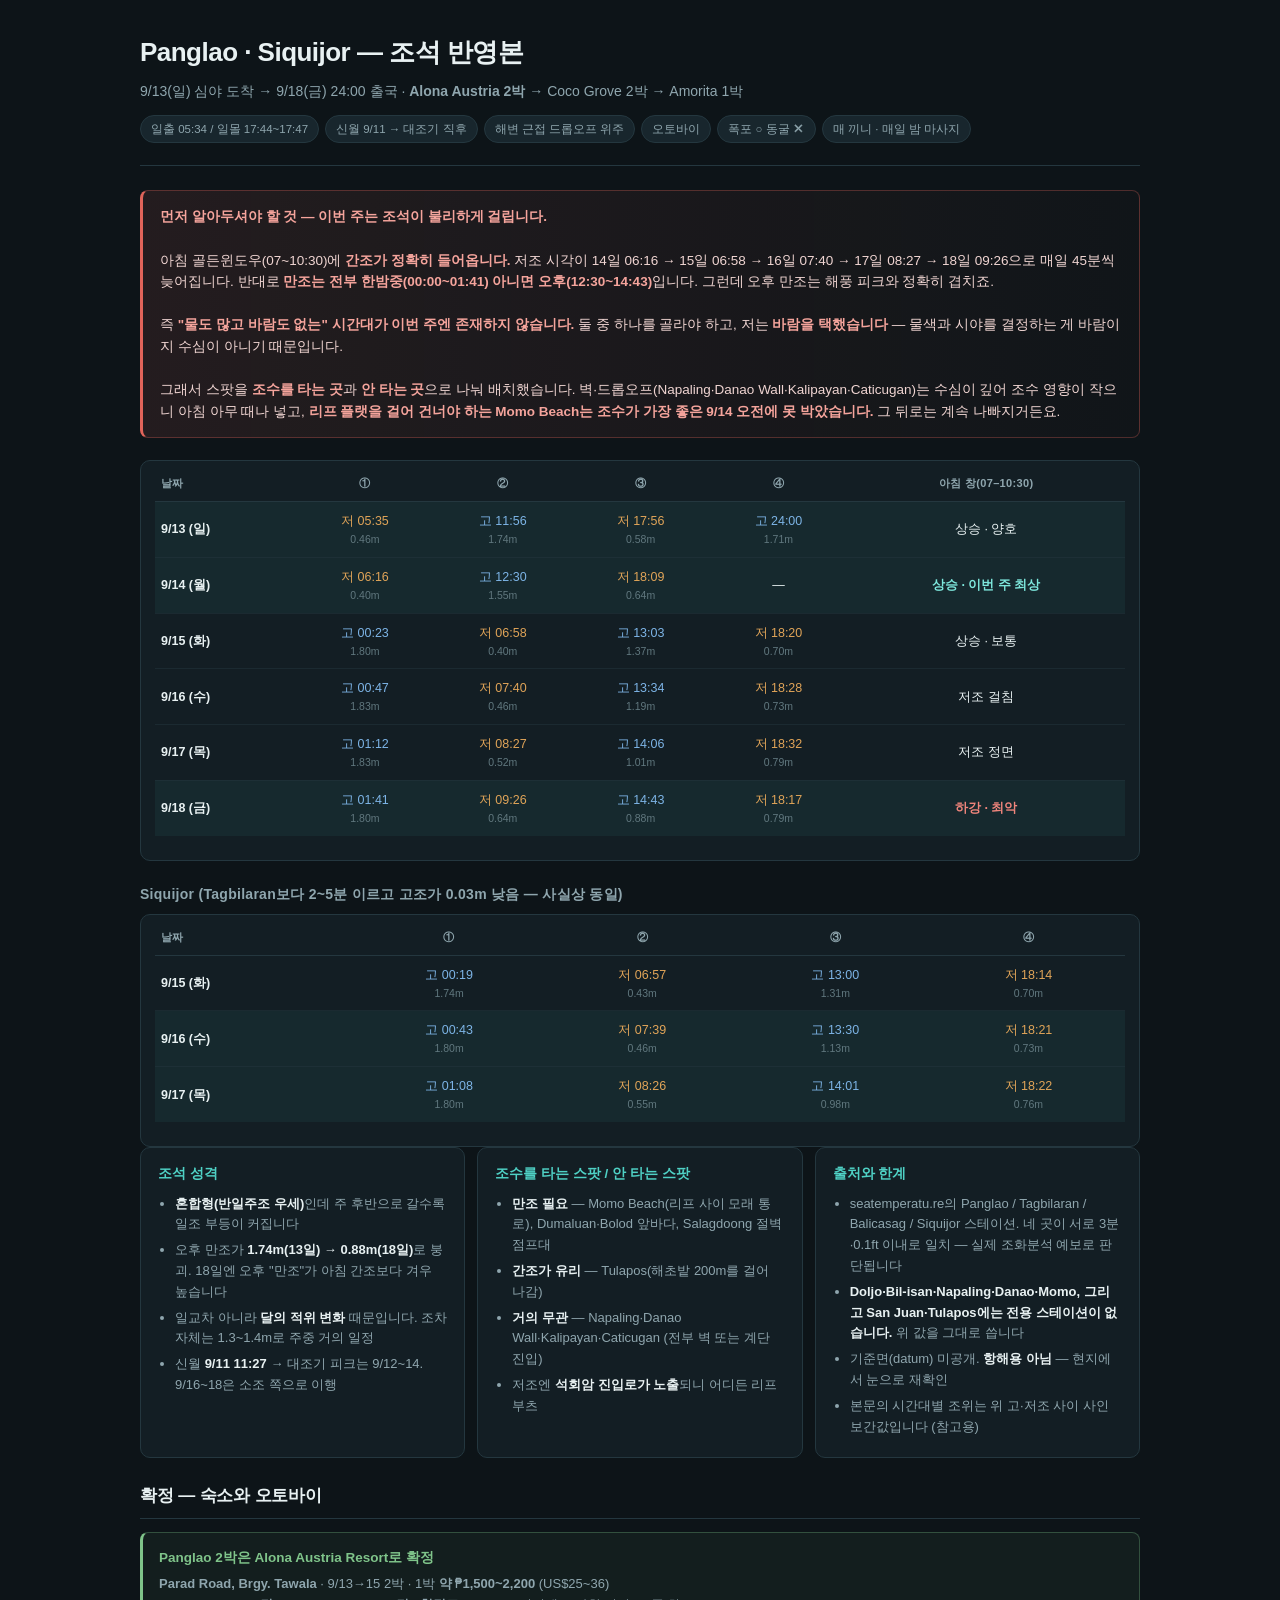
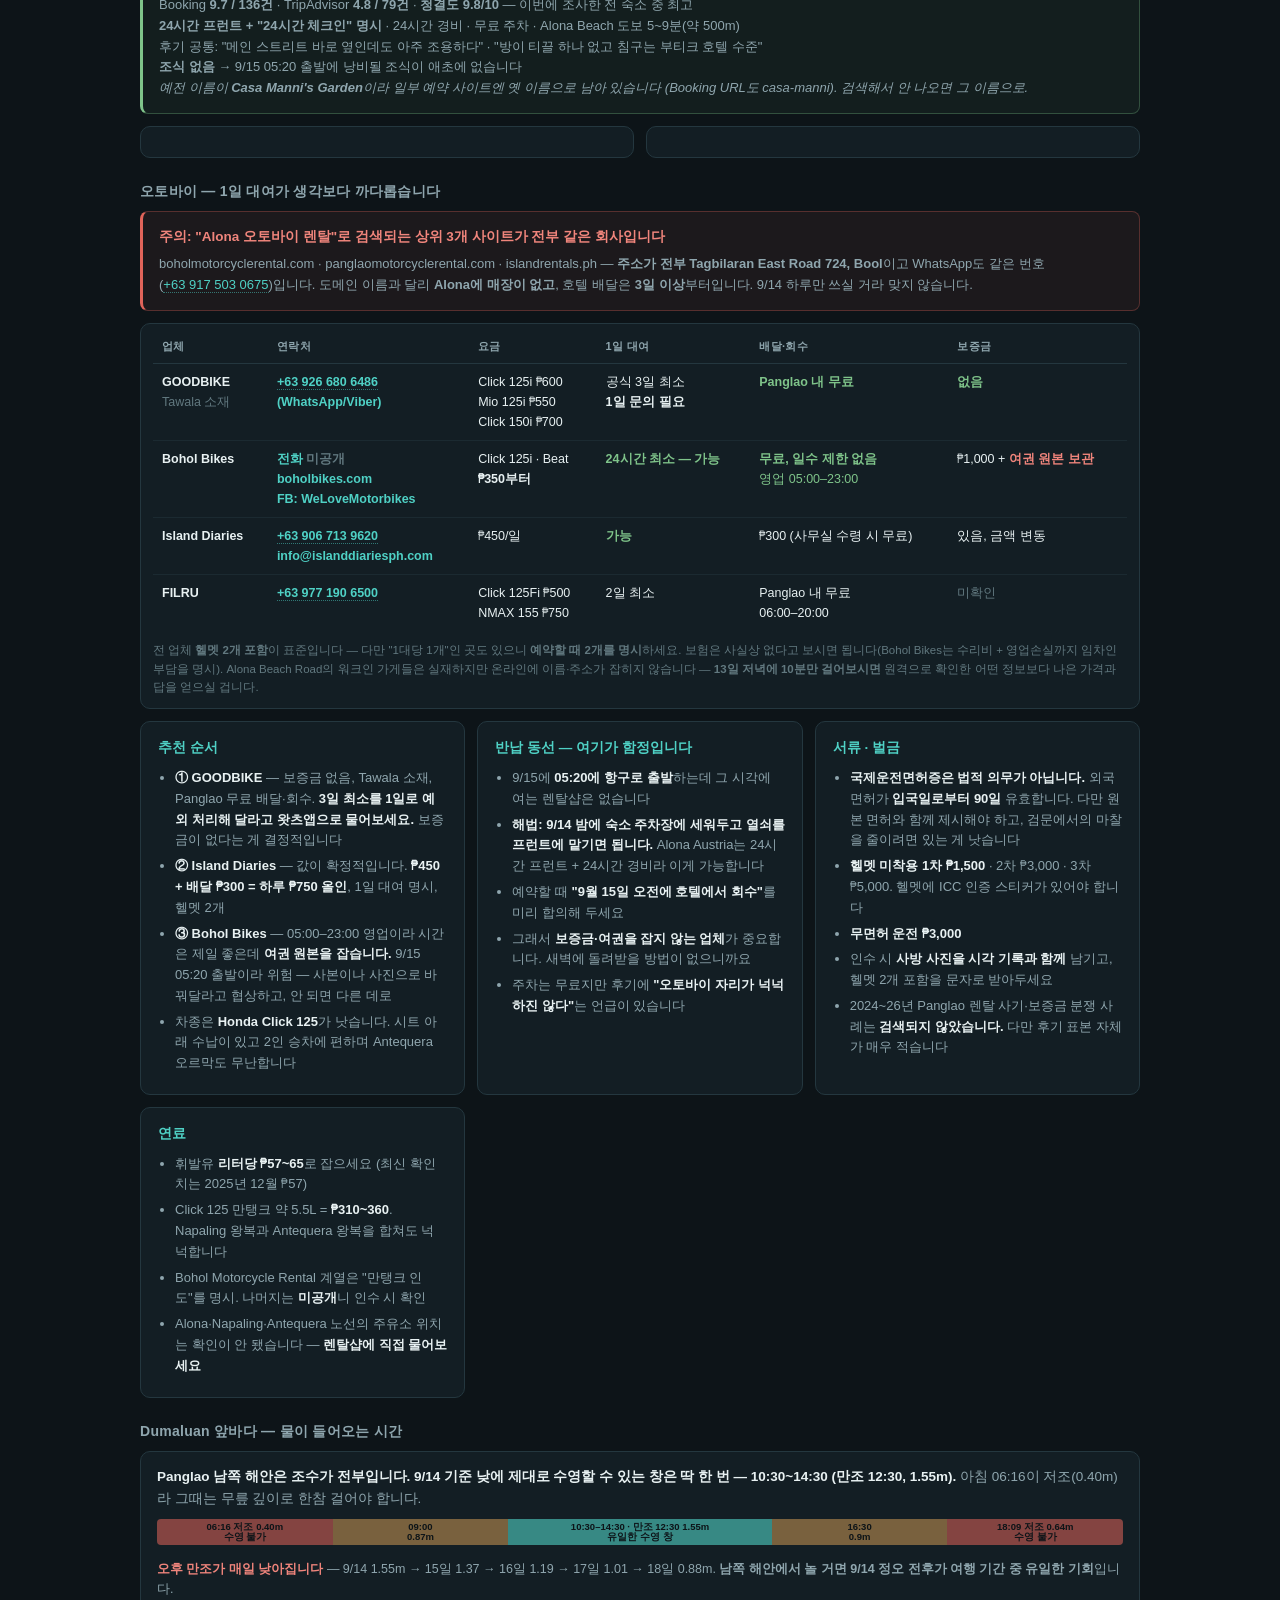
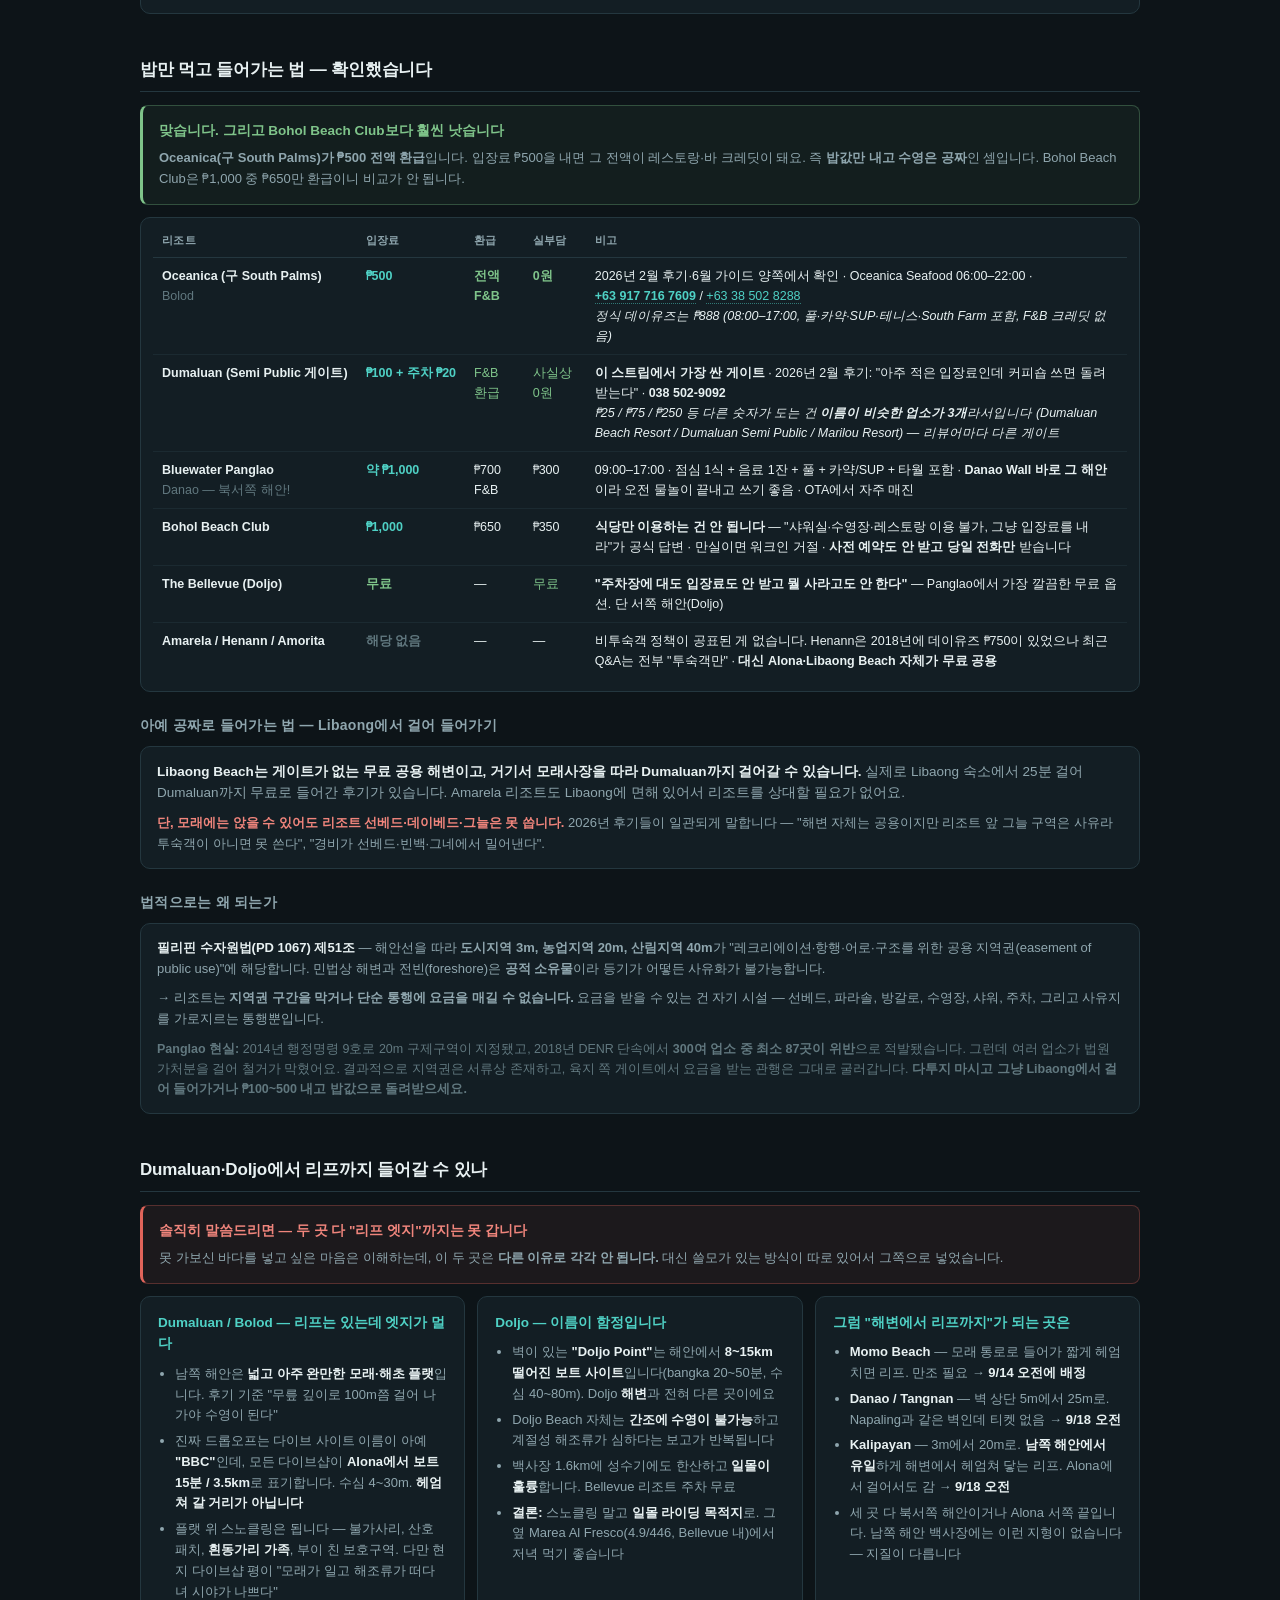
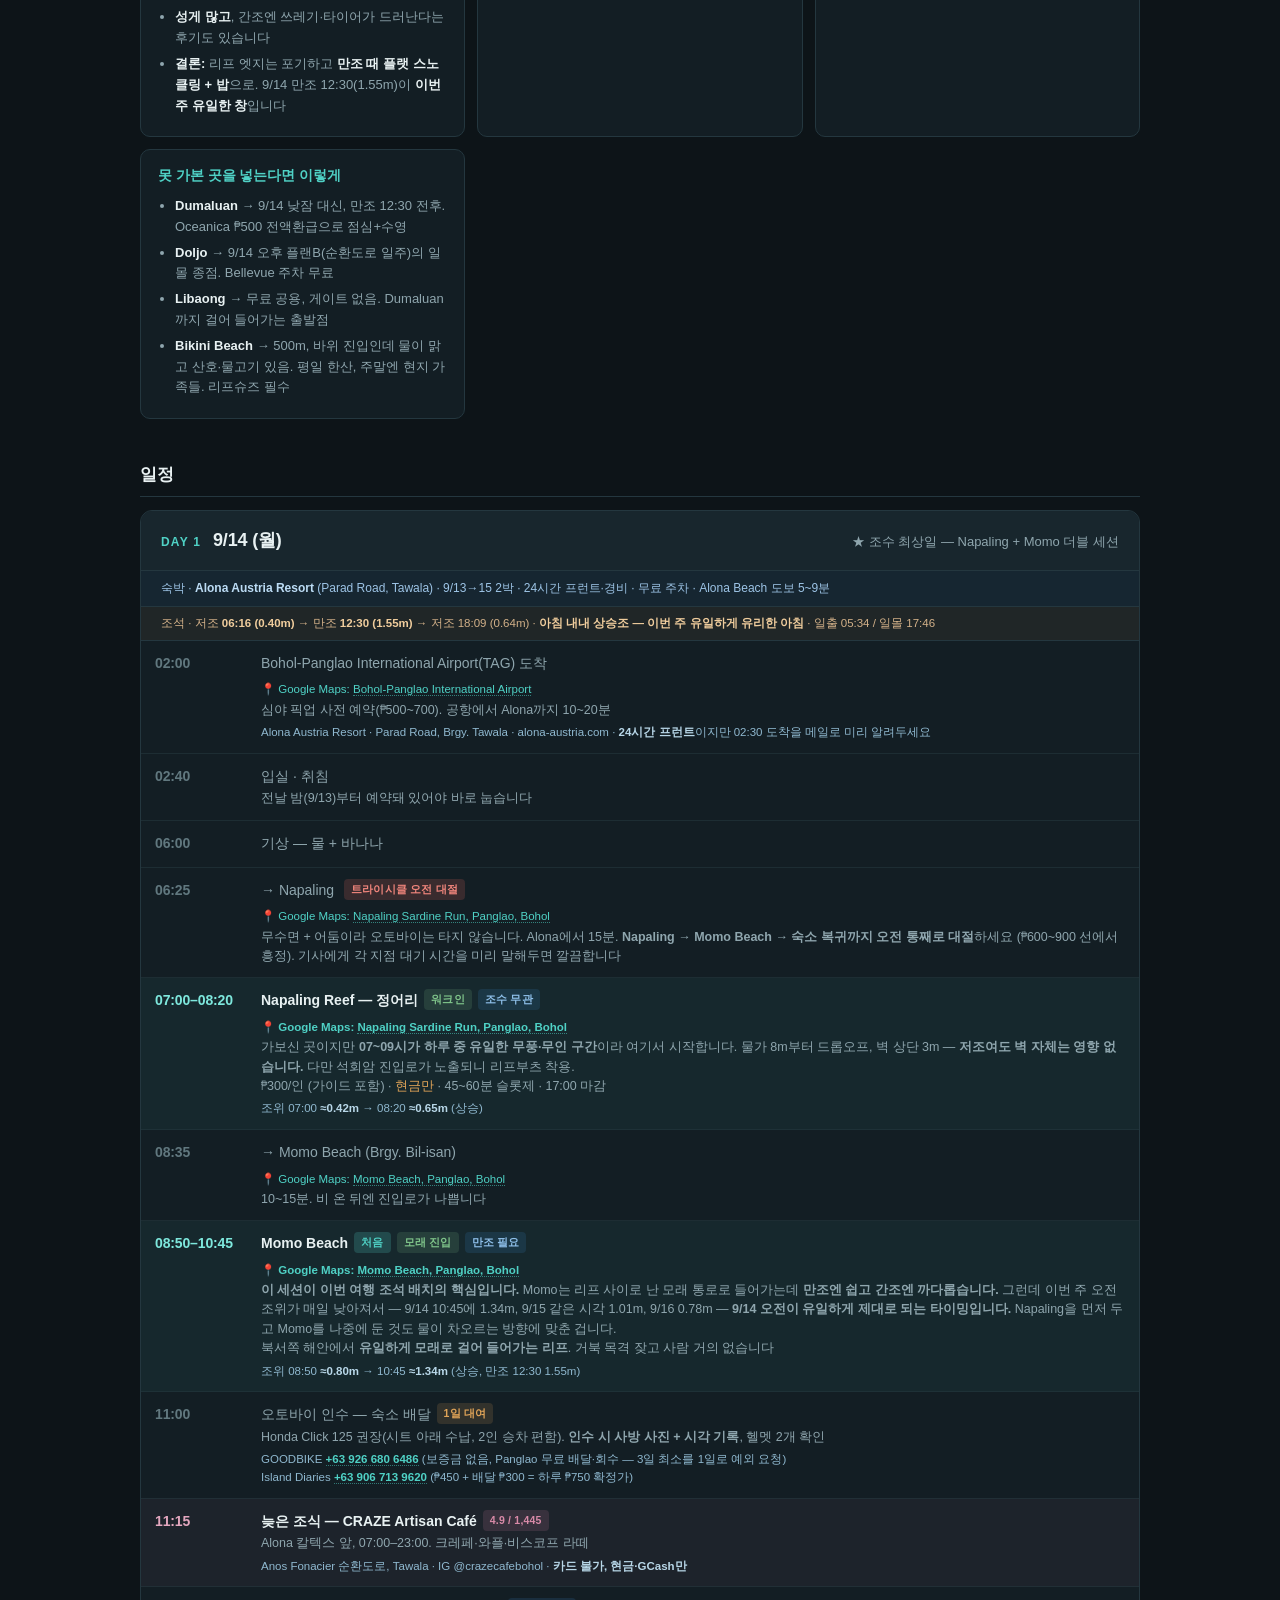
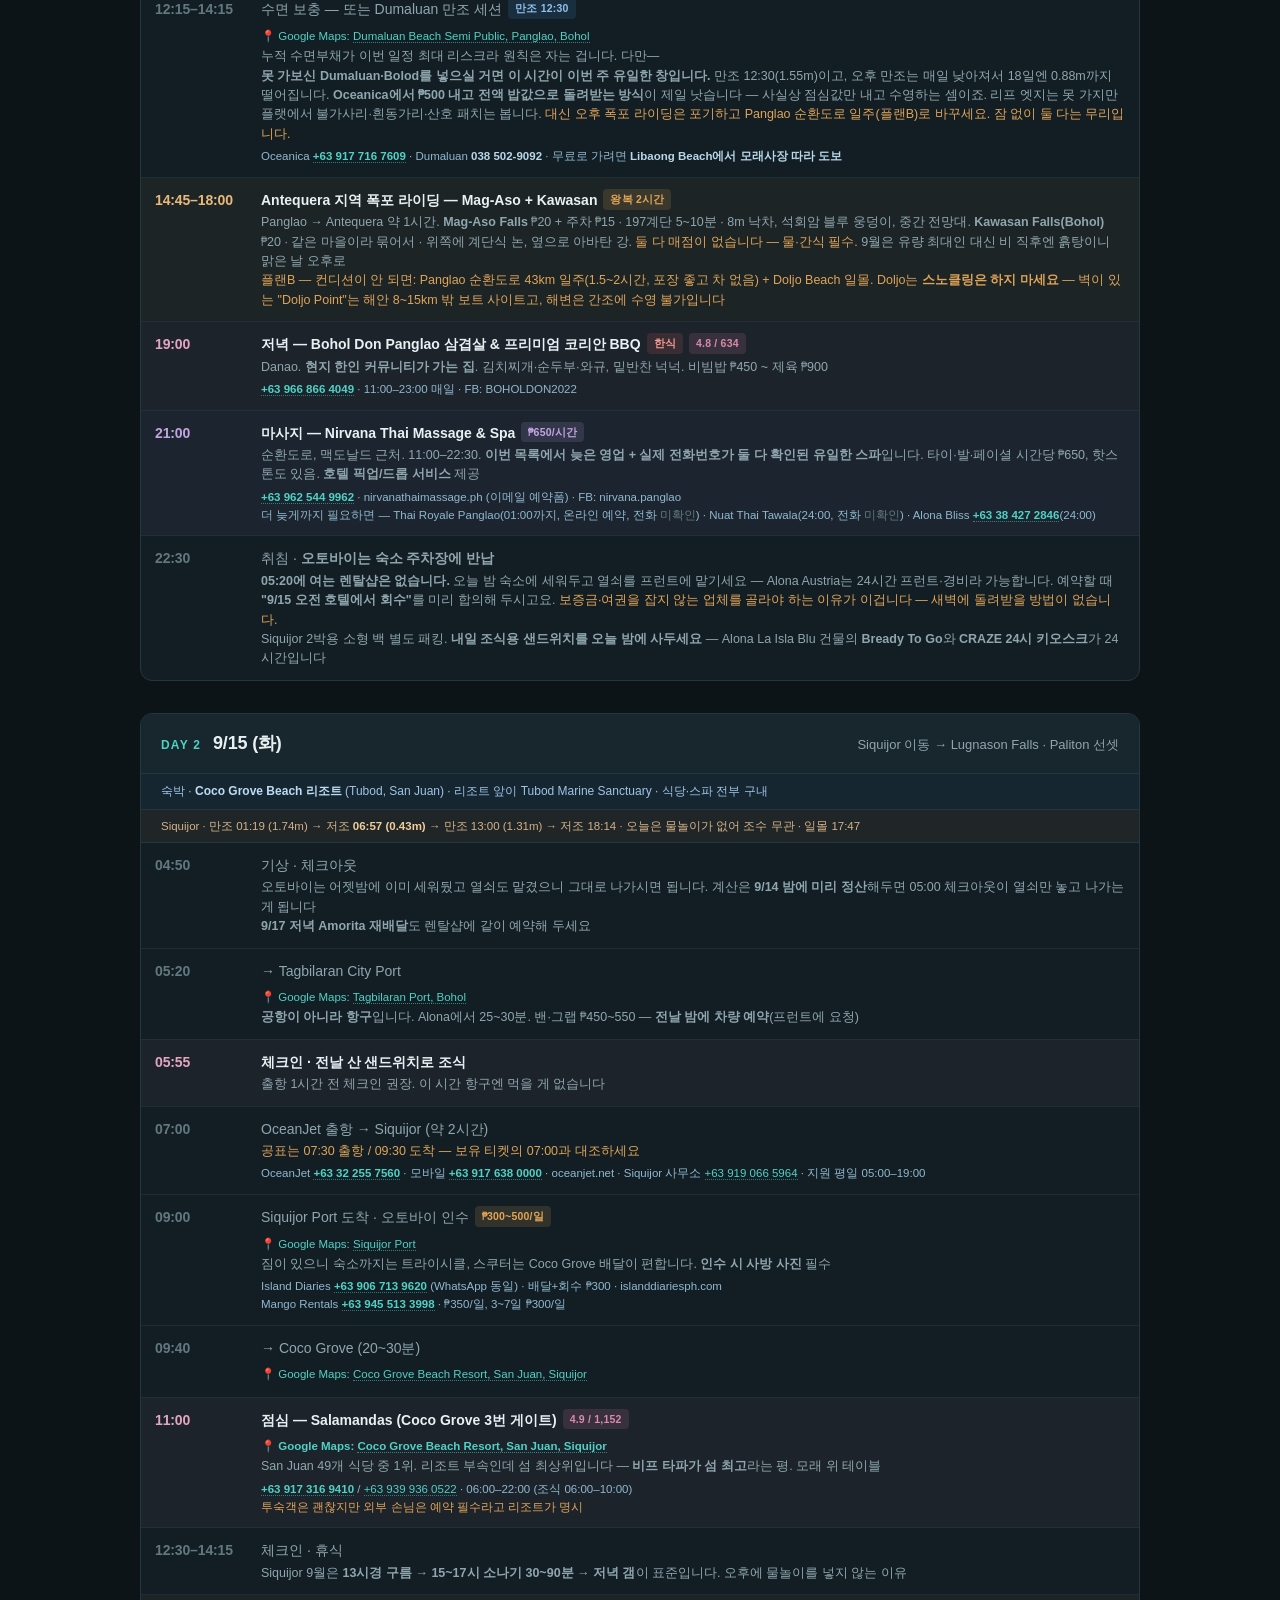
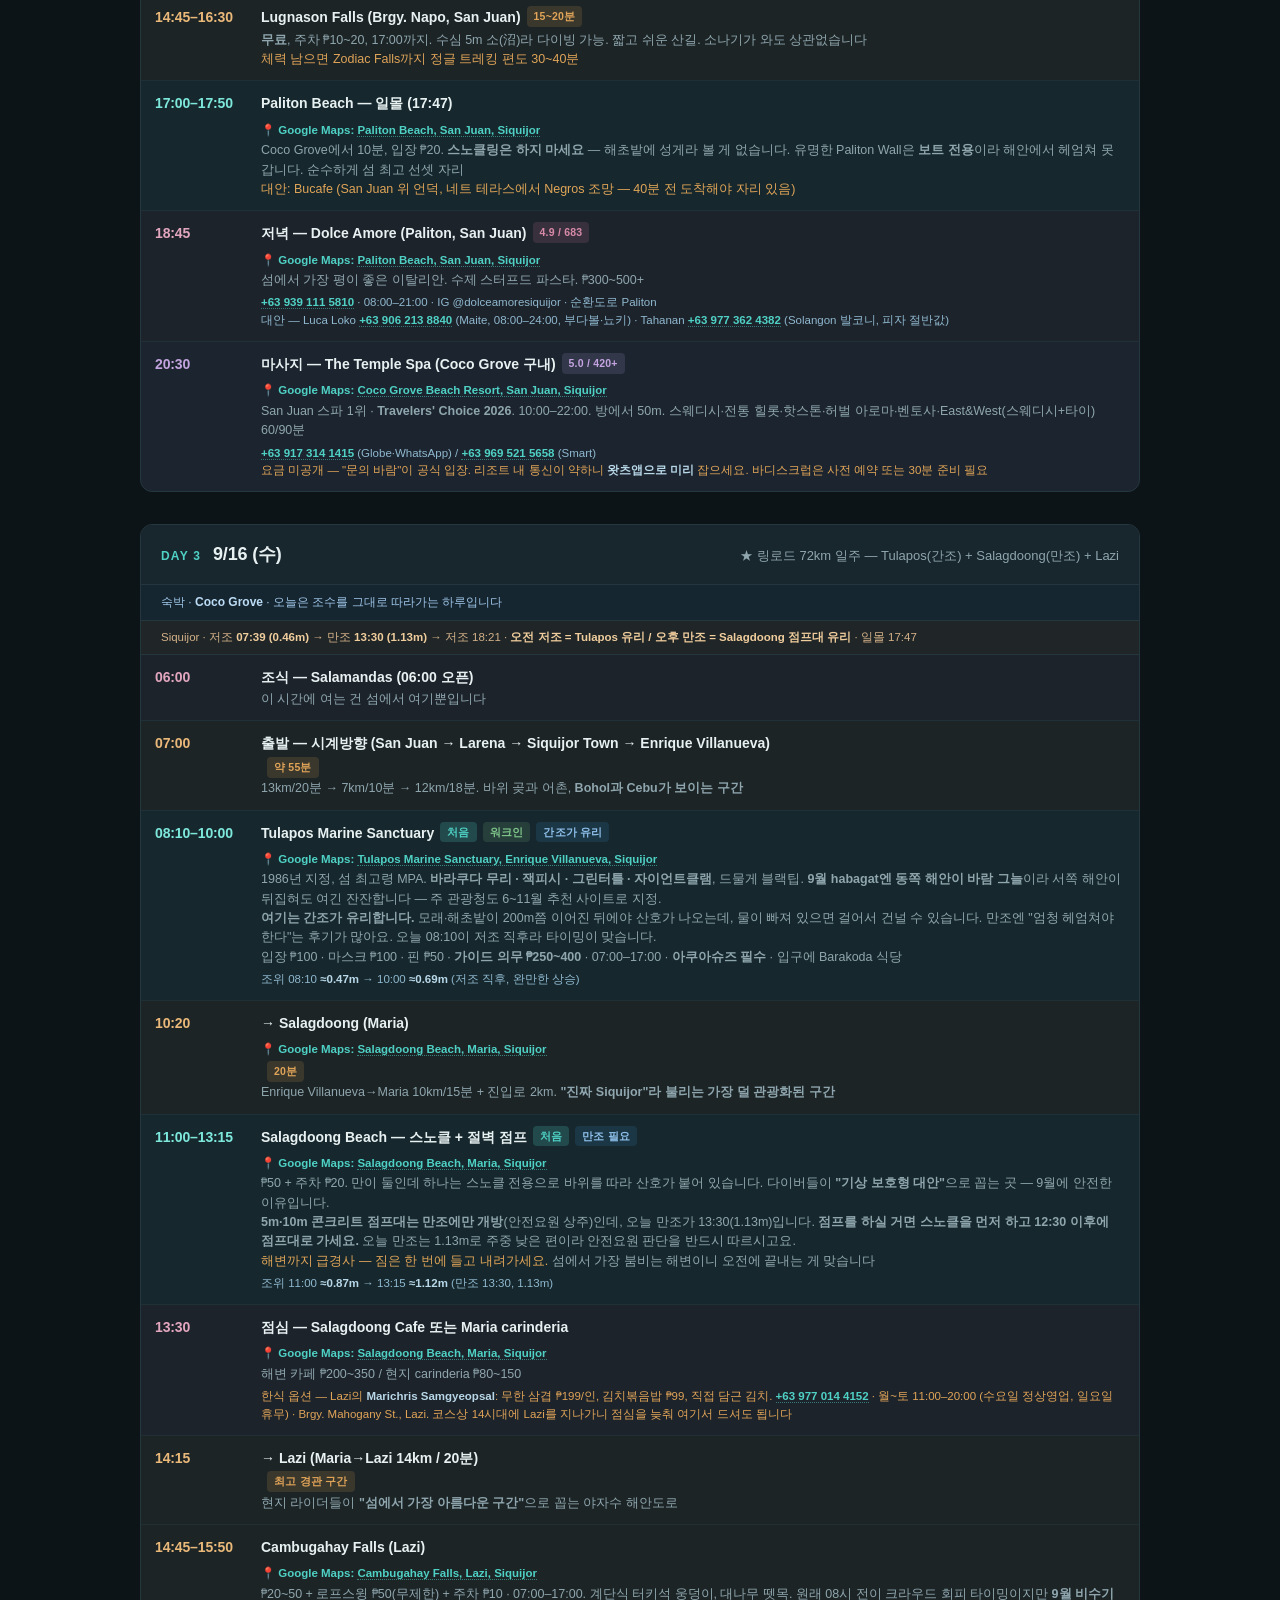
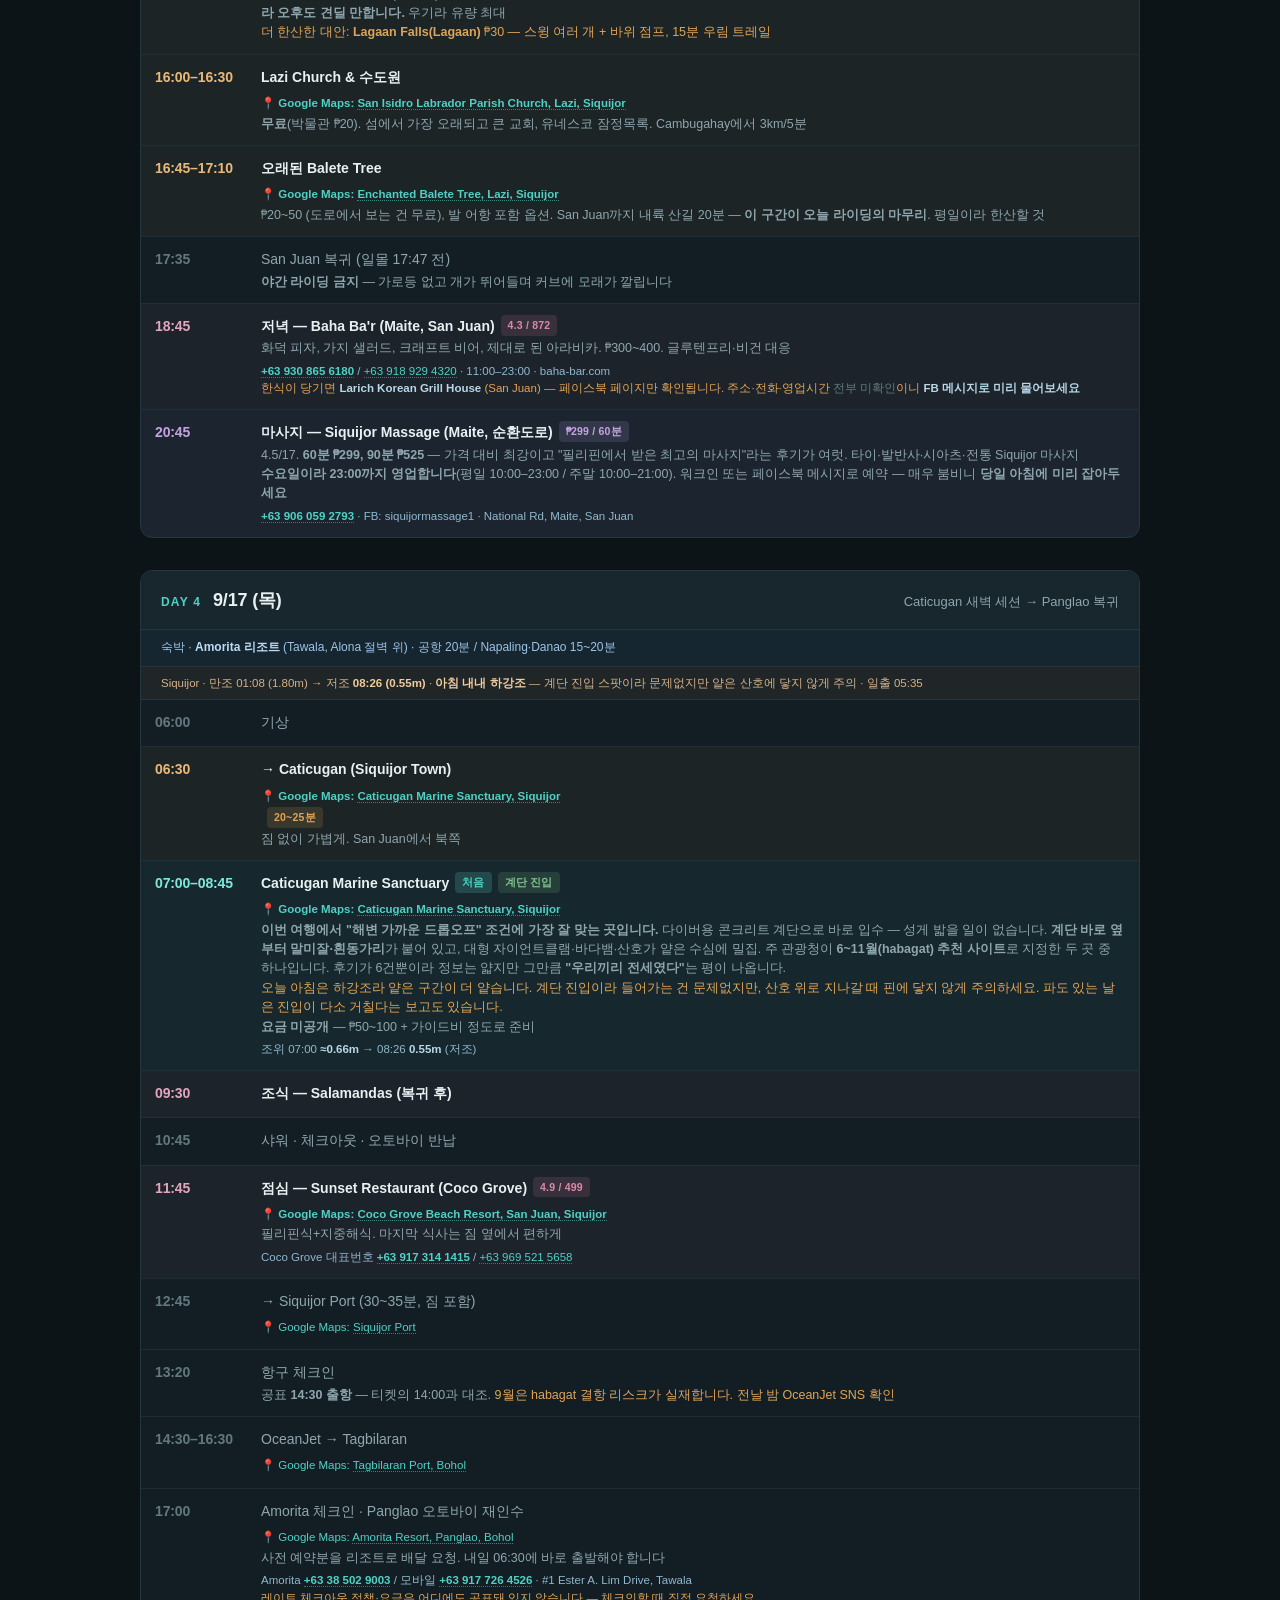
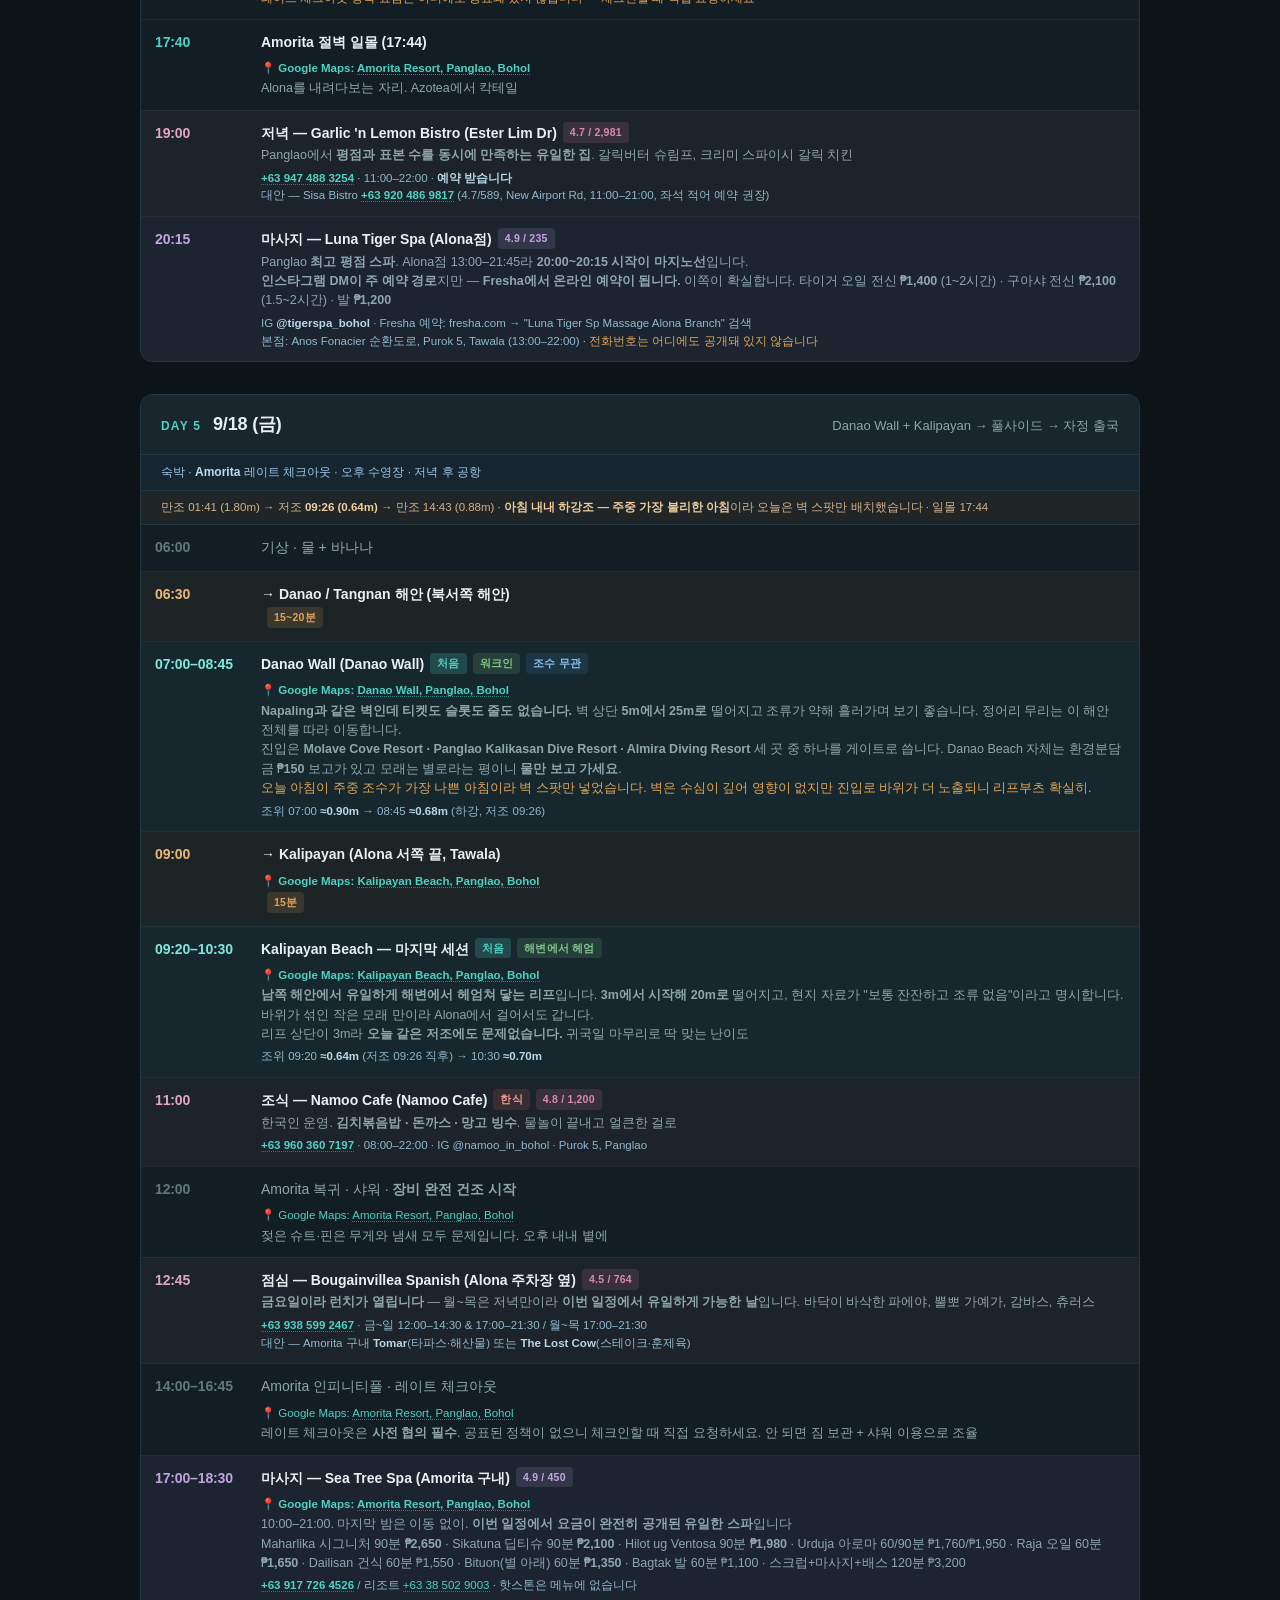
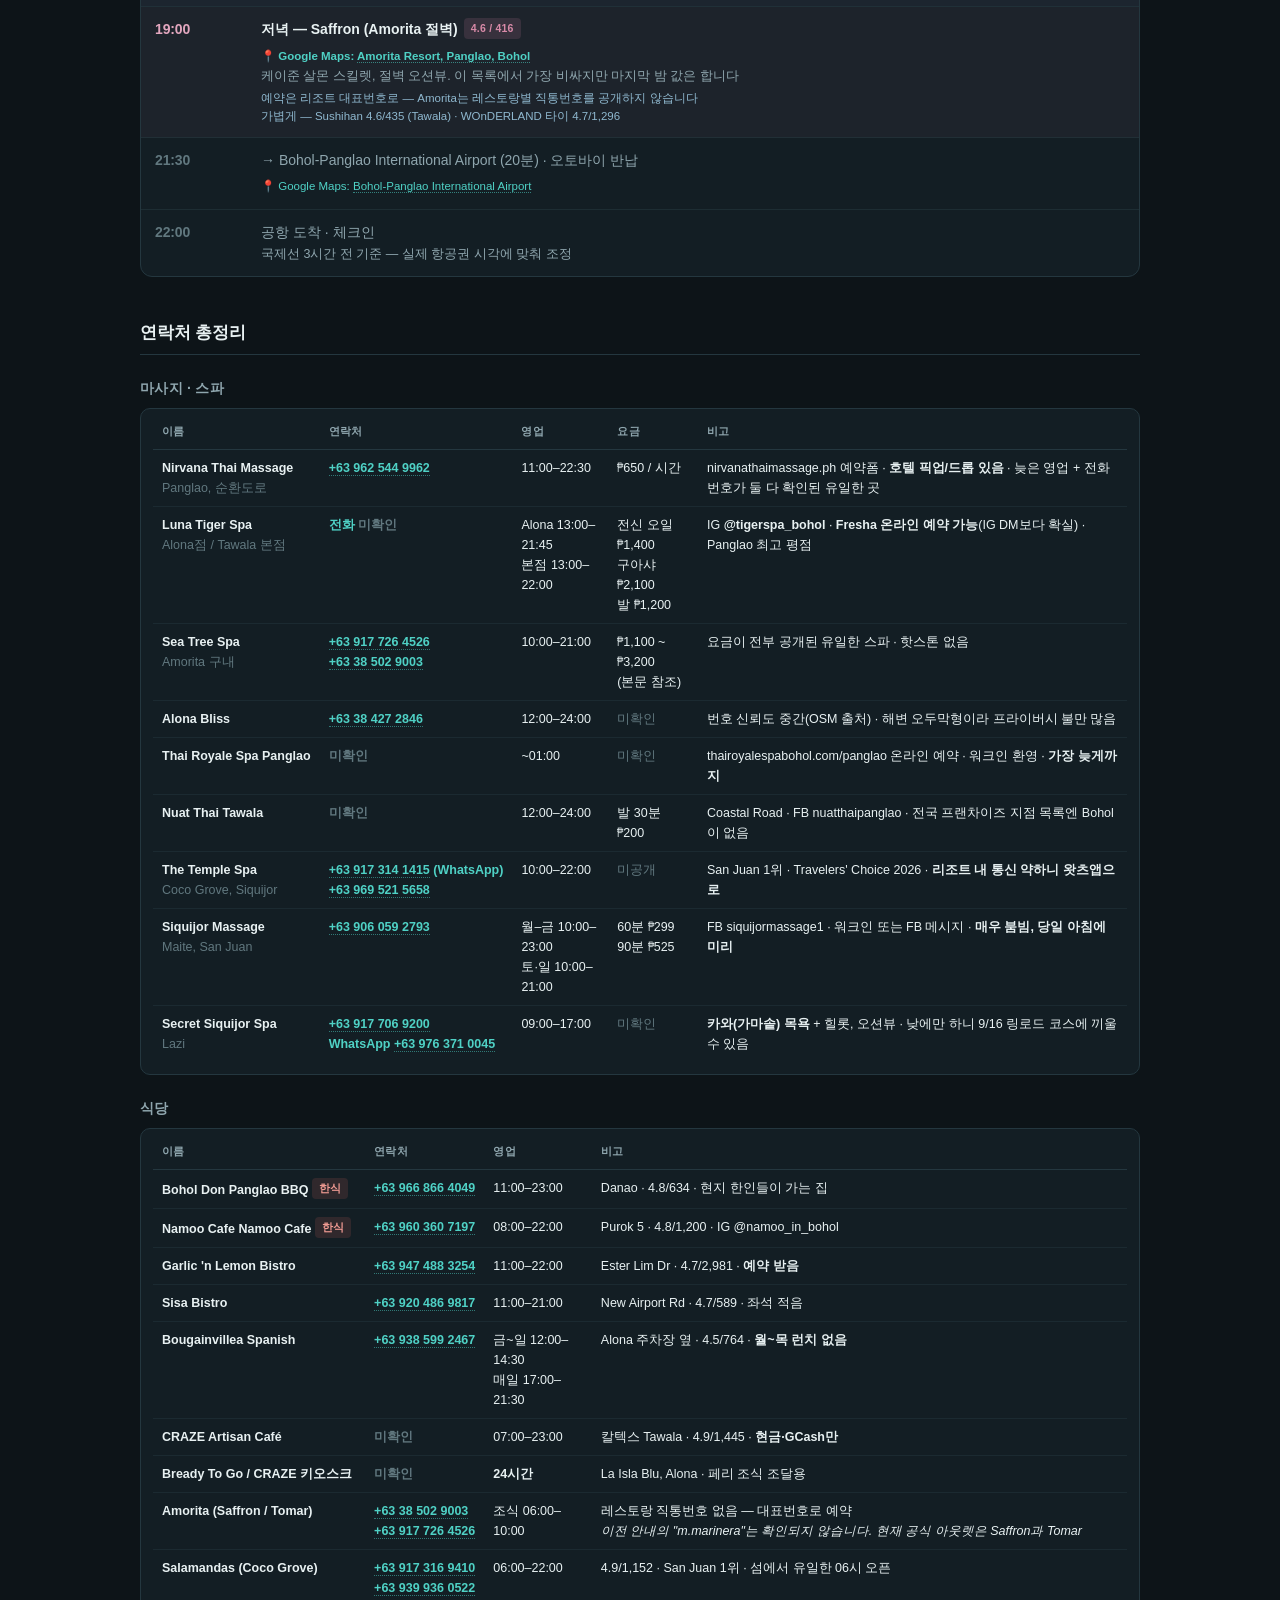
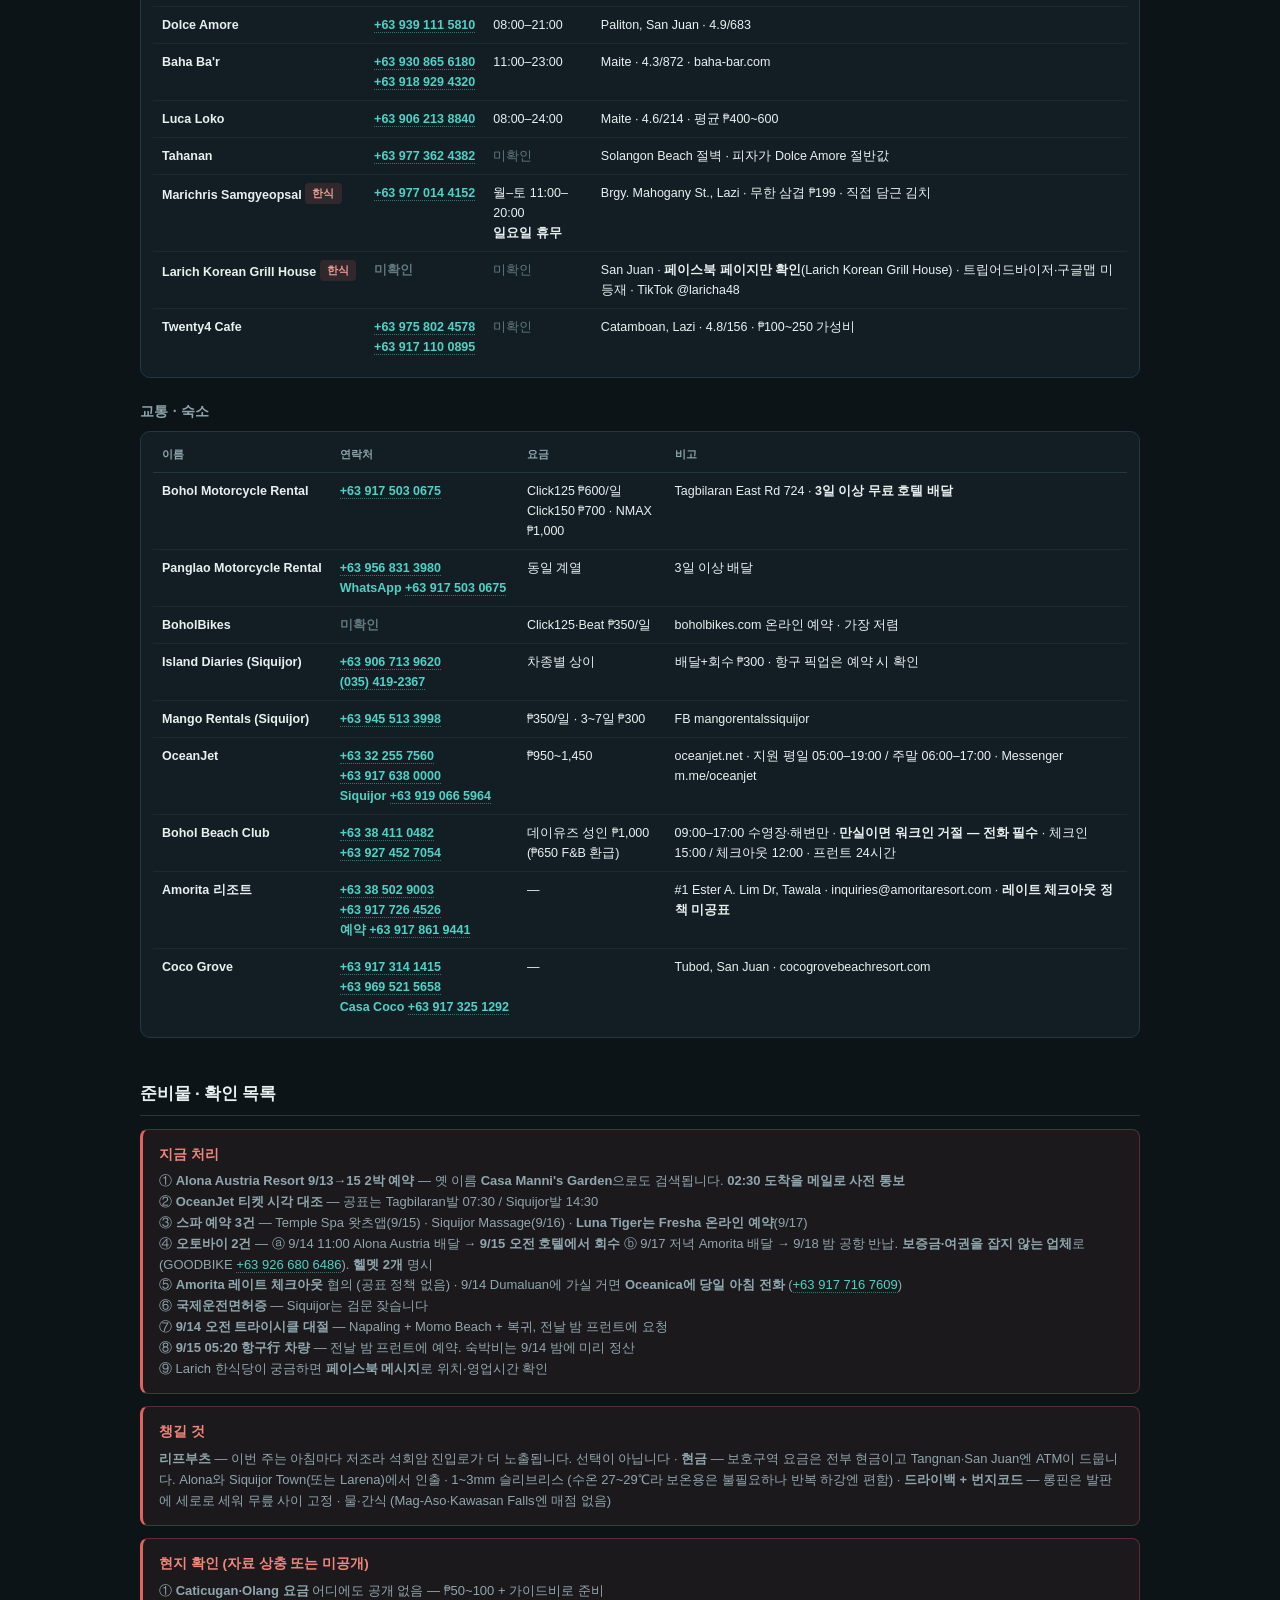
==== commit 5bae3101: "Simplify itinerary and add Google Maps destinations" ====
--- a/index.html
+++ b/index.html
@@ -197,6 +197,13 @@
     .place{font-size:14.5px}
   }
 
+  .mapq{display:block;margin-top:6px;font-size:11.5px;color:var(--aqua)}
+  .mapq a{color:var(--aqua);text-decoration:none;border-bottom:1px dotted rgba(79,209,197,.55)}
+
+</style>
+<style>
+  .mapq{display:block;margin-top:6px;font-size:11.5px;color:var(--aqua)}
+  .mapq a{color:var(--aqua);text-decoration:none;border-bottom:1px dotted rgba(79,209,197,.55)}
 </style>
 </head>
 <body>
@@ -738,5 +745,53 @@
 </footer>
 
 </div>
+<script>
+(() => {
+  // 일정표에서 바로 복사해 Google Maps로 검색할 수 있는 목적지명
+  const places = {
+    'Napaling':'Napaling Sardine Run, Panglao, Bohol',
+    'Momo Beach':'Momo Beach, Panglao, Bohol',
+    'Dumaluan':'Dumaluan Beach Semi Public, Panglao, Bohol',
+    'Bolod':'Oceanica Resort Panglao, Bolod, Bohol',
+    'Paliton':'Paliton Beach, San Juan, Siquijor',
+    'Tulapos':'Tulapos Marine Sanctuary, Enrique Villanueva, Siquijor',
+    'Salagdoong':'Salagdoong Beach, Maria, Siquijor',
+    'Cambugahay':'Cambugahay Falls, Lazi, Siquijor',
+    'Lazi Church':'San Isidro Labrador Parish Church, Lazi, Siquijor',
+    'Balete':'Enchanted Balete Tree, Lazi, Siquijor',
+    'Caticugan':'Caticugan Marine Sanctuary, Siquijor',
+    'Danao Wall':'Danao Wall, Panglao, Bohol',
+    'Kalipayan':'Kalipayan Beach, Panglao, Bohol',
+    'Bohol-Panglao International Airport':'Bohol-Panglao International Airport',
+    'Siquijor Port':'Siquijor Port',
+    'Tagbilaran':'Tagbilaran Port, Bohol',
+    'Amorita':'Amorita Resort, Panglao, Bohol',
+    'Coco Grove':'Coco Grove Beach Resort, San Juan, Siquijor',
+    'Alona Austria':'Alona Austria Resort, Panglao, Bohol'
+  };
+  document.querySelectorAll('.sched .place').forEach(el => {
+    const key = Object.keys(places).find(k => el.textContent.includes(k));
+    if (!key || el.querySelector('.mapq')) return;
+    const q = encodeURIComponent(places[key]);
+    const line = document.createElement('span');
+    line.className = 'mapq';
+    line.innerHTML = '📍 Google Maps: <a target="_blank" rel="noopener" href="https://www.google.com/maps/search/?api=1&query='+q+'">'+places[key]+'</a>';
+    el.appendChild(line);
+  });
+  // 일정표에서 반복 확인이 필요 없는 조석표/조석 해설/호텔 후보 섹션은 숨김
+  const tide = document.getElementById('tides');
+  if (tide) {
+    let n = tide;
+    while ((n = n.nextElementSibling) && !(n.matches('h2') && n.textContent.includes('일정'))) n.remove();
+    tide.remove();
+  }
+  document.querySelectorAll('h2,h3').forEach(h => {
+    if (h.textContent.includes('호텔 후보') || h.textContent.includes('Henann') || h.textContent.includes('탈락한 곳')) {
+      let n = h; while (n && !(n = n.nextElementSibling)?.matches('h2')) { if (n) { const old=n; n=n.nextElementSibling; old.remove(); } }
+      h.remove();
+    }
+  });
+})();
+</script>
 </body>
 </html>
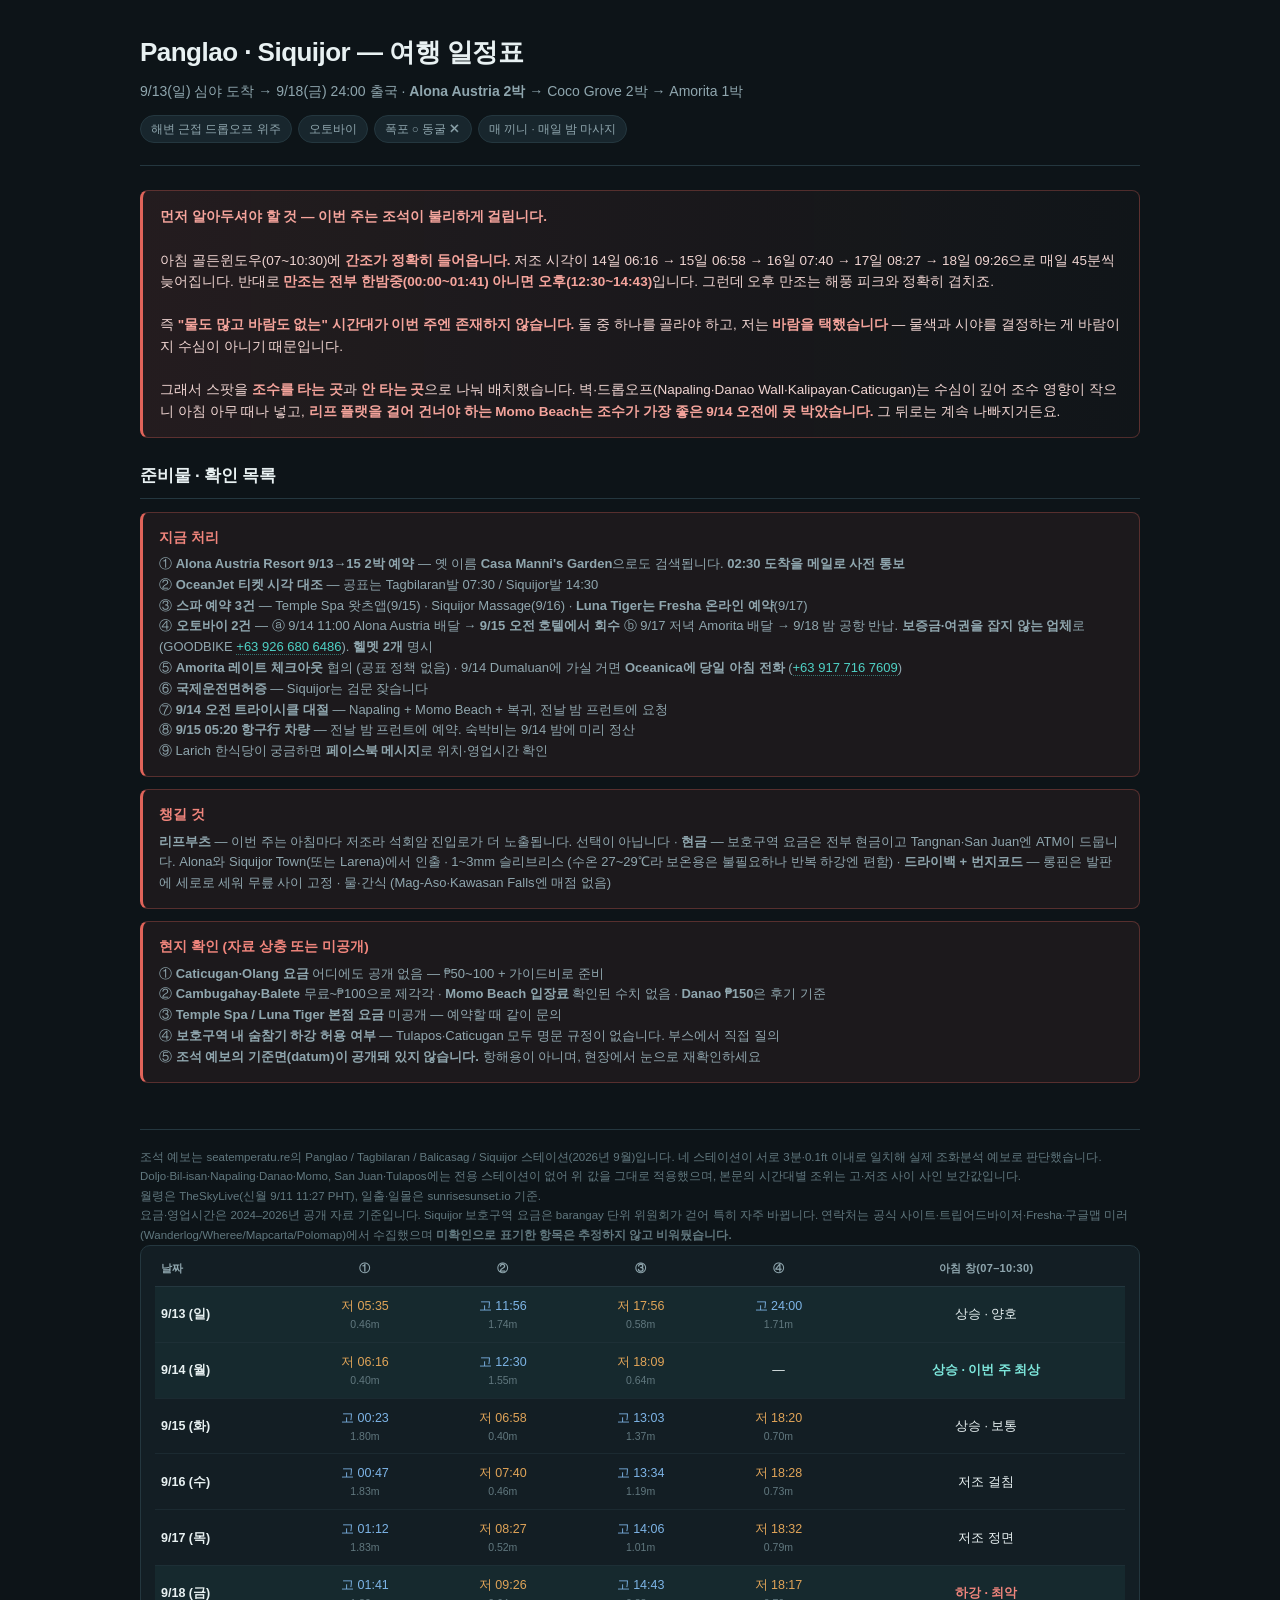
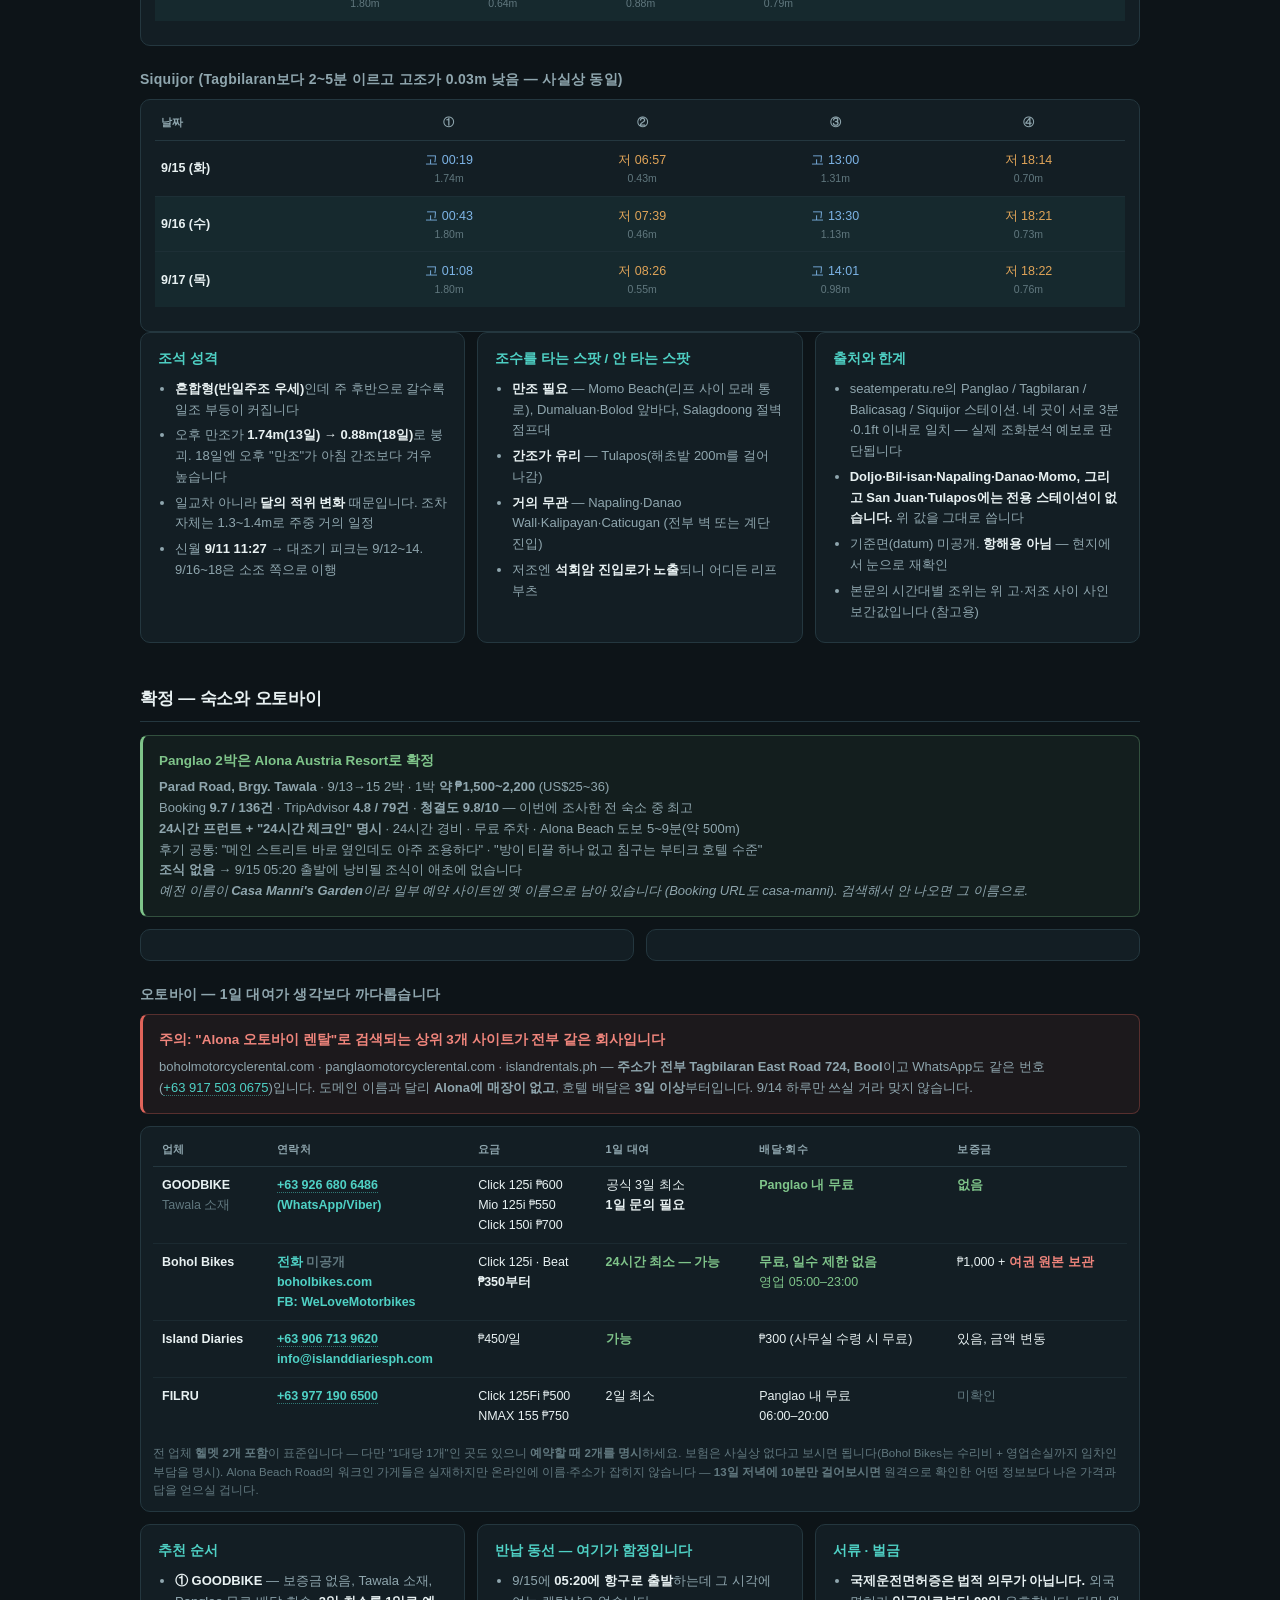
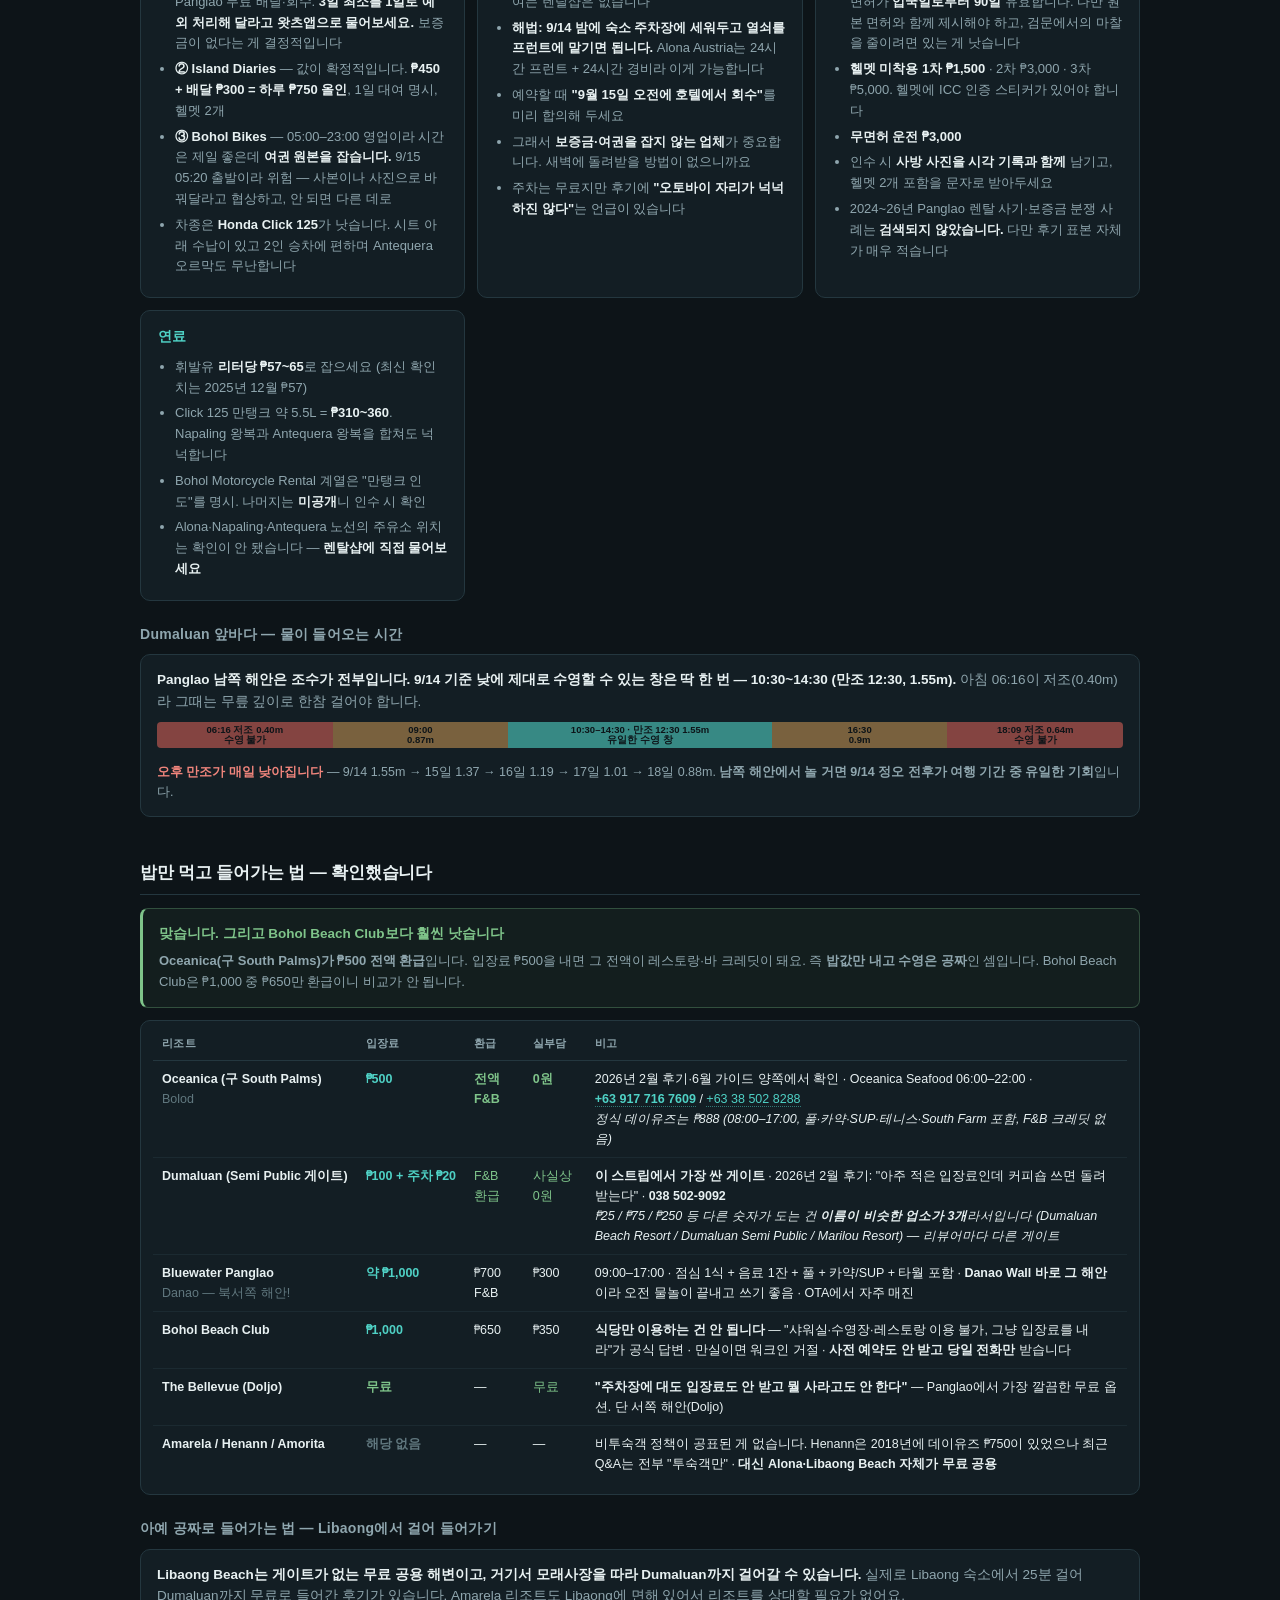
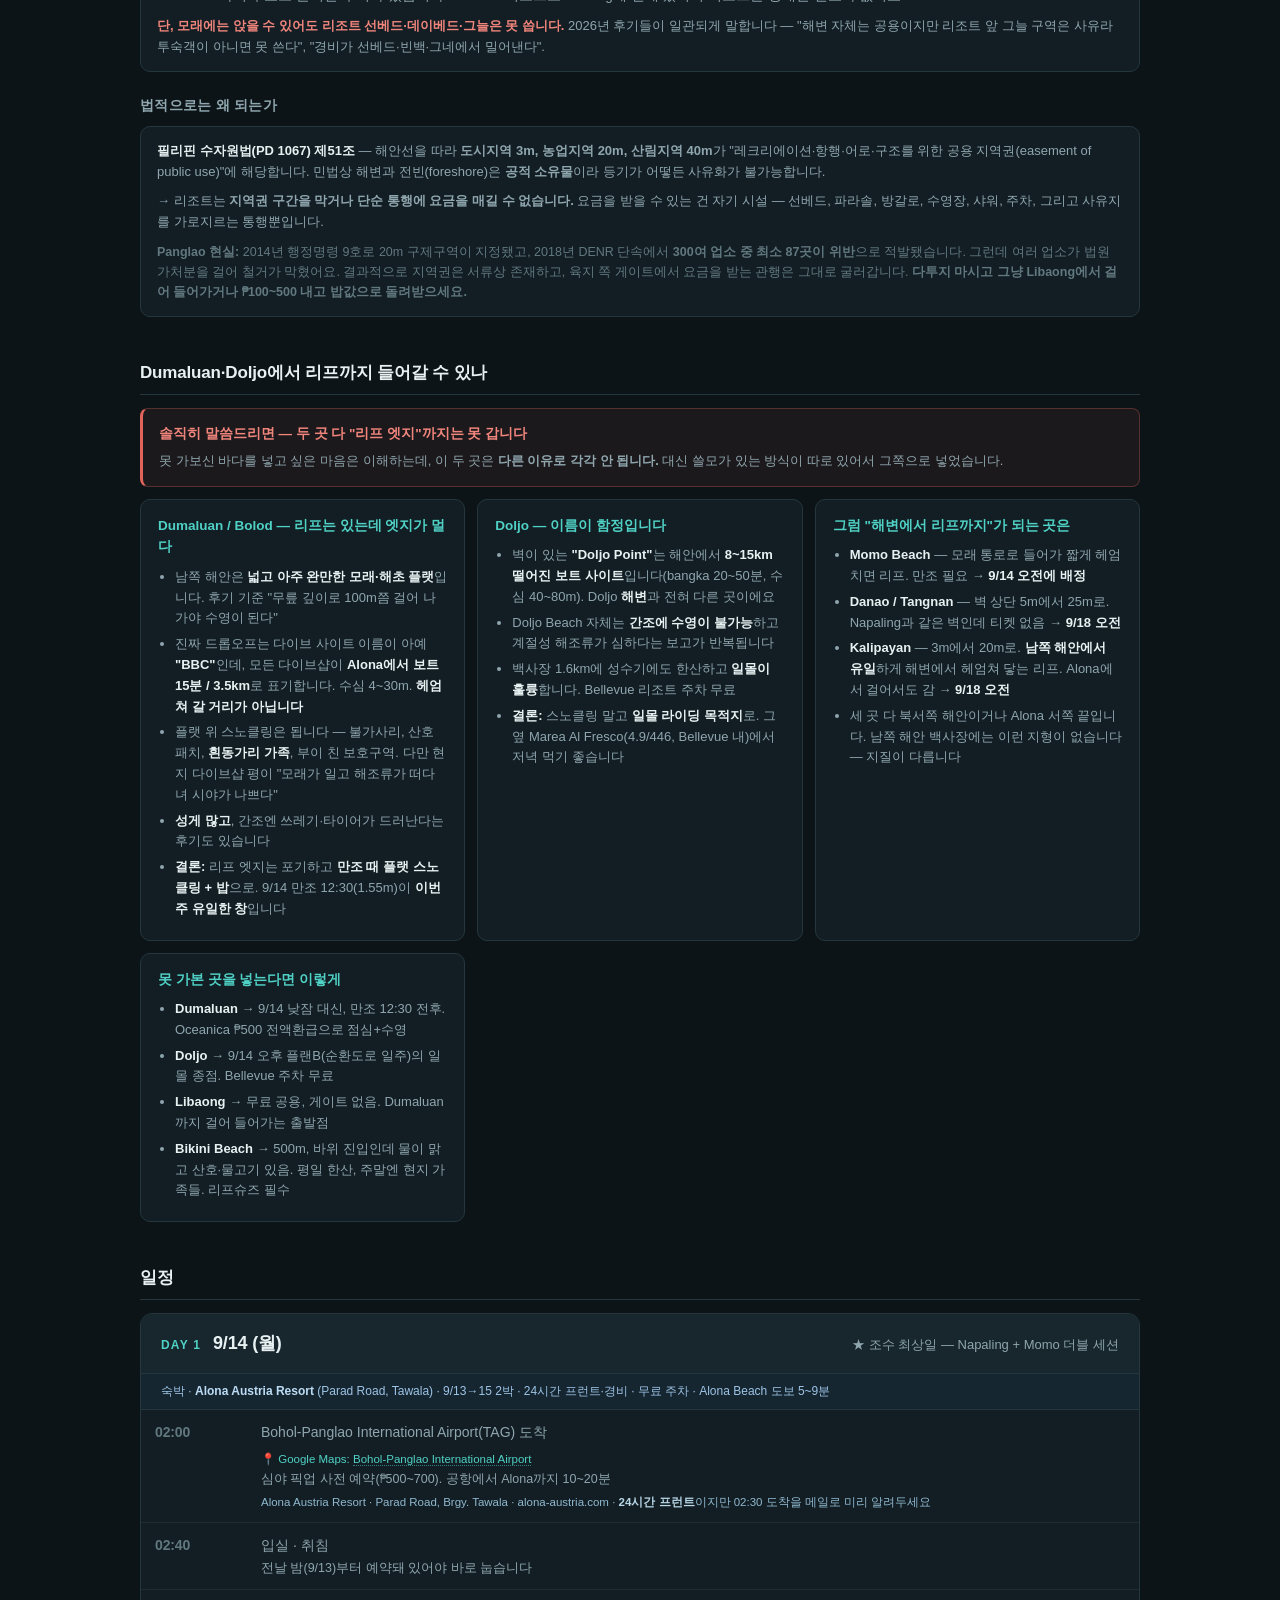
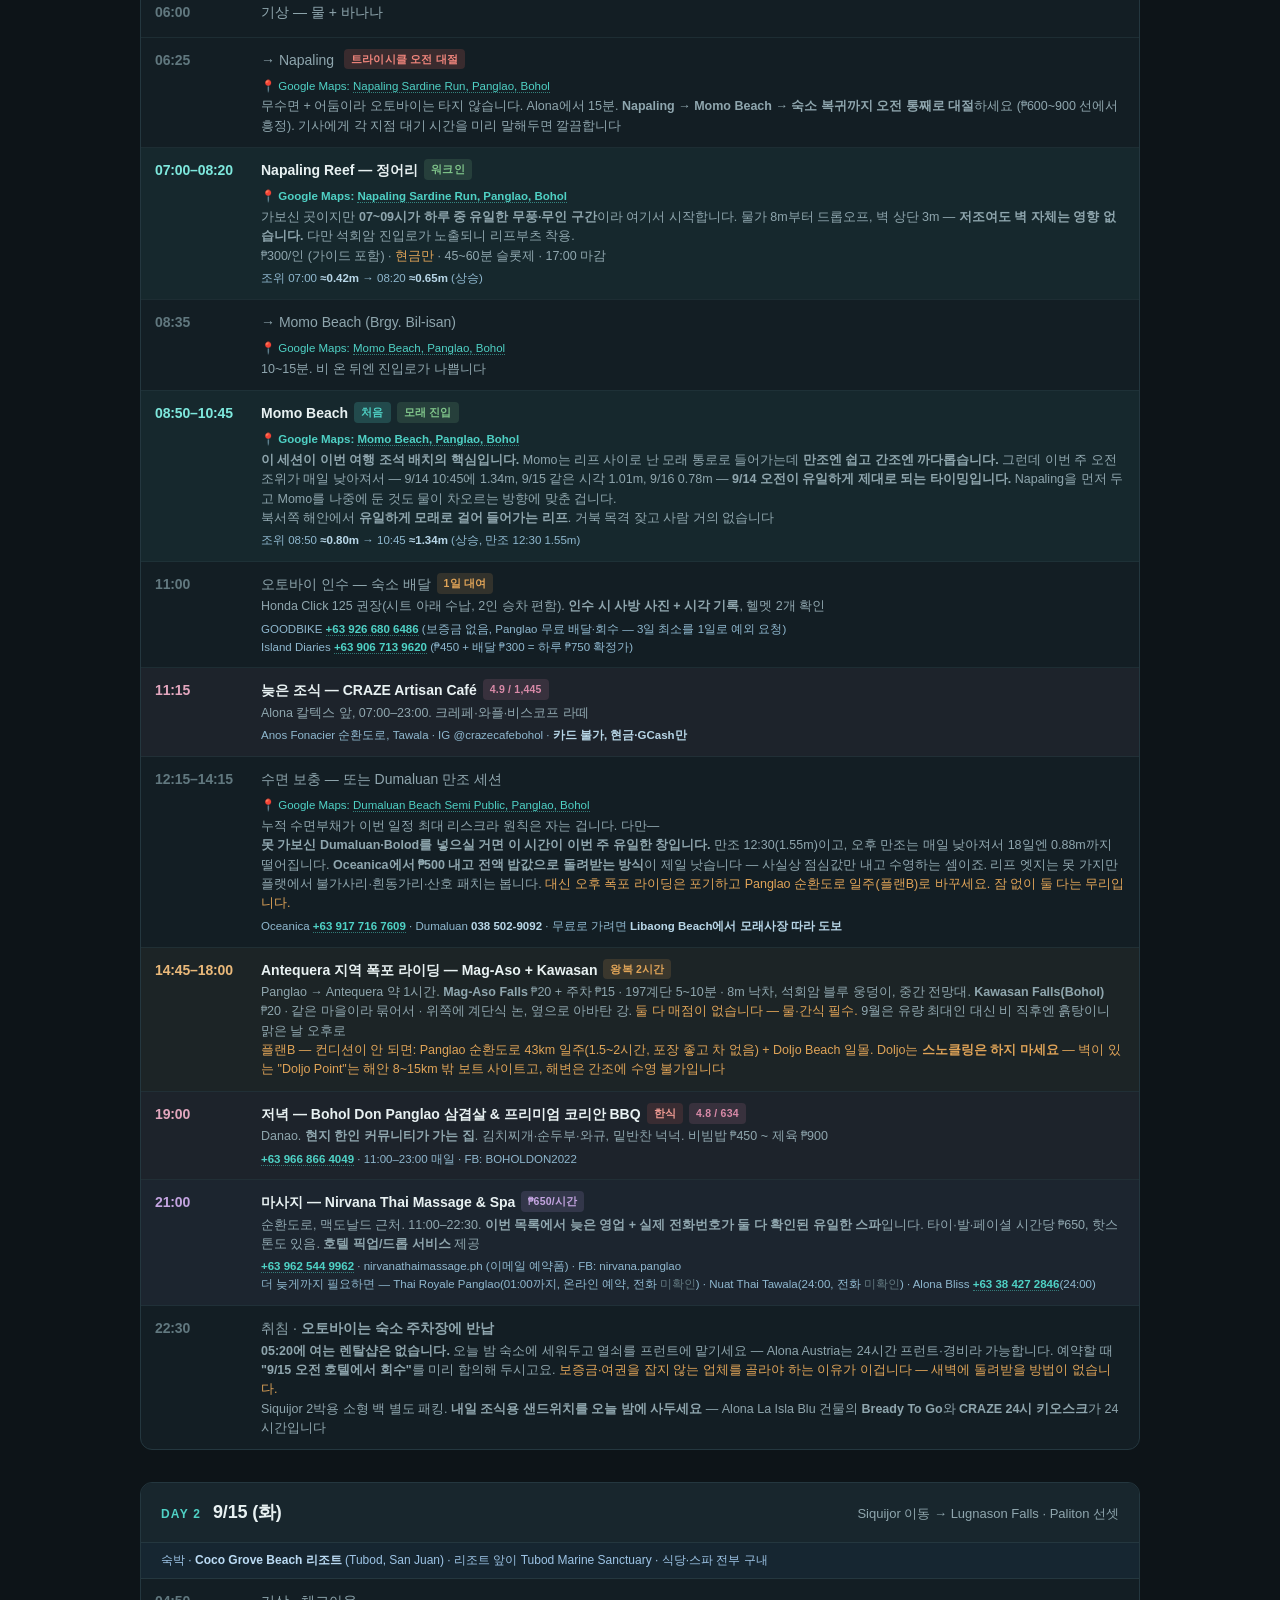
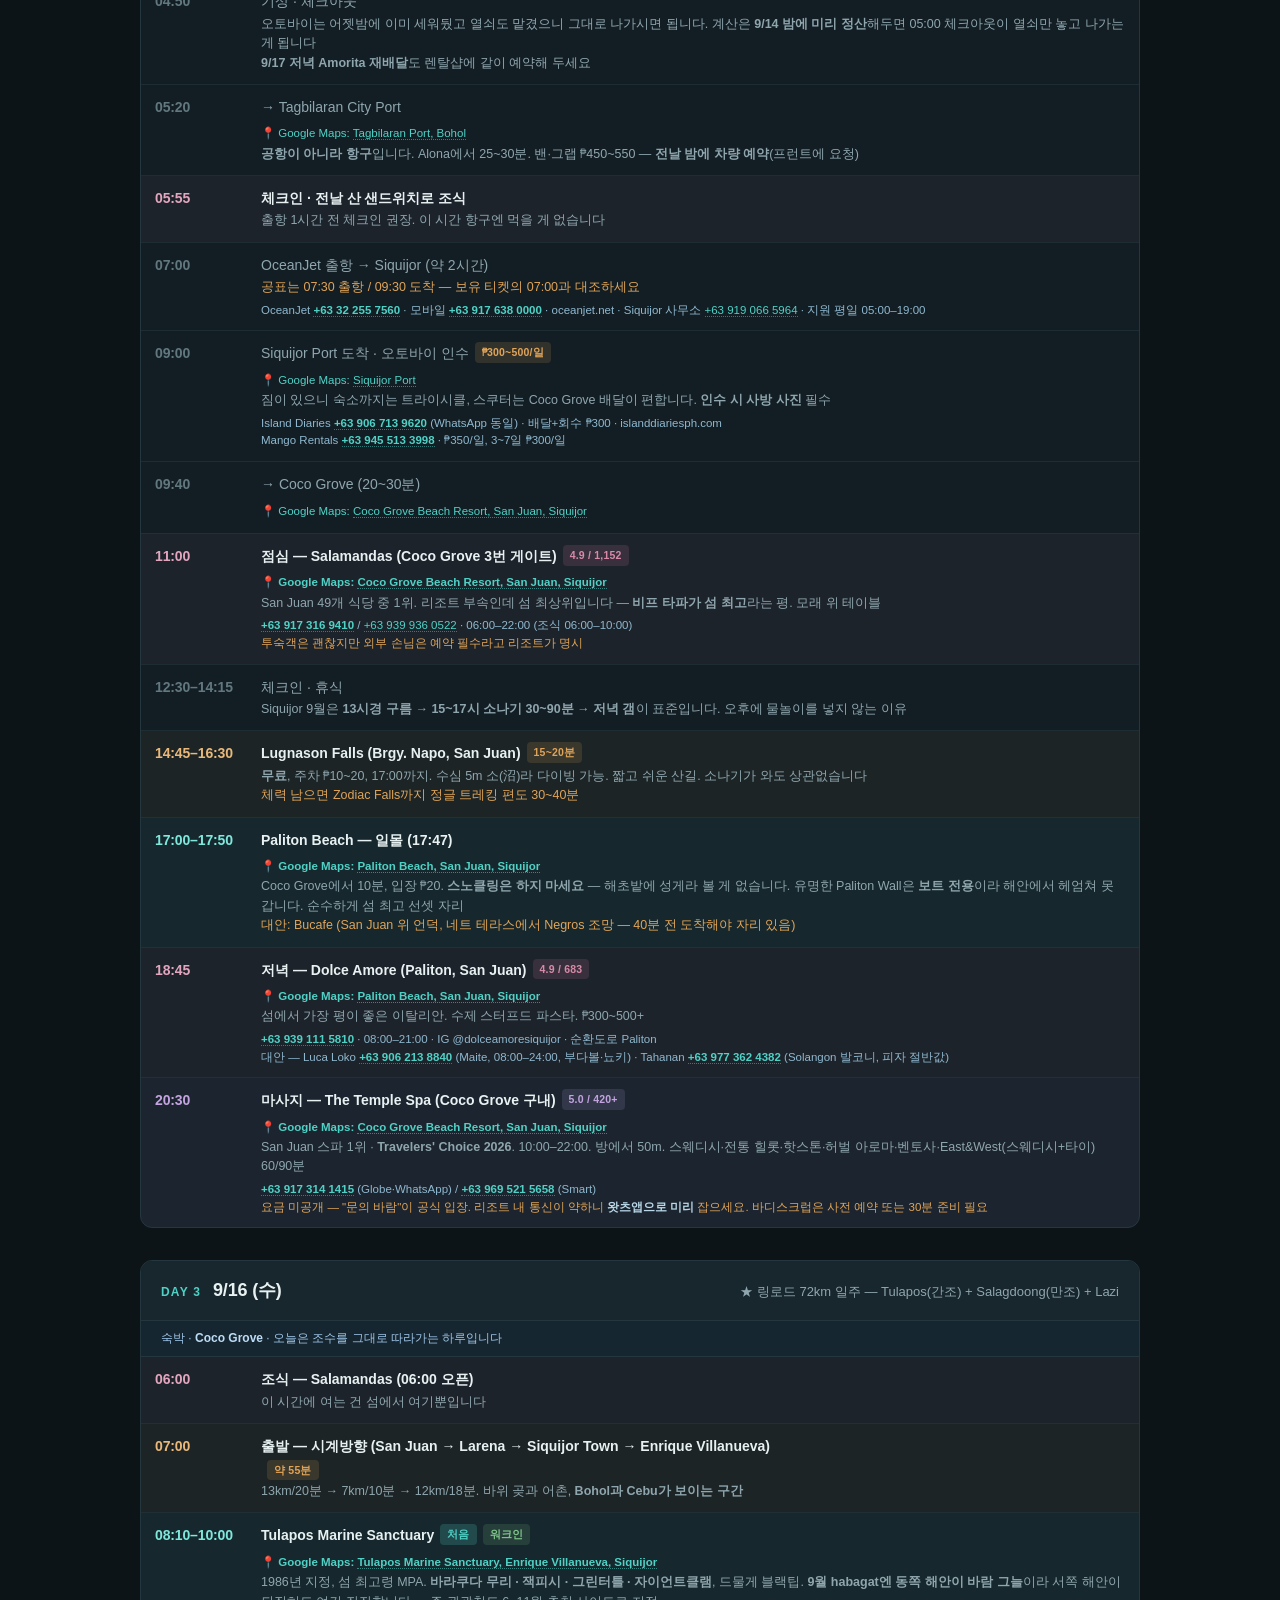
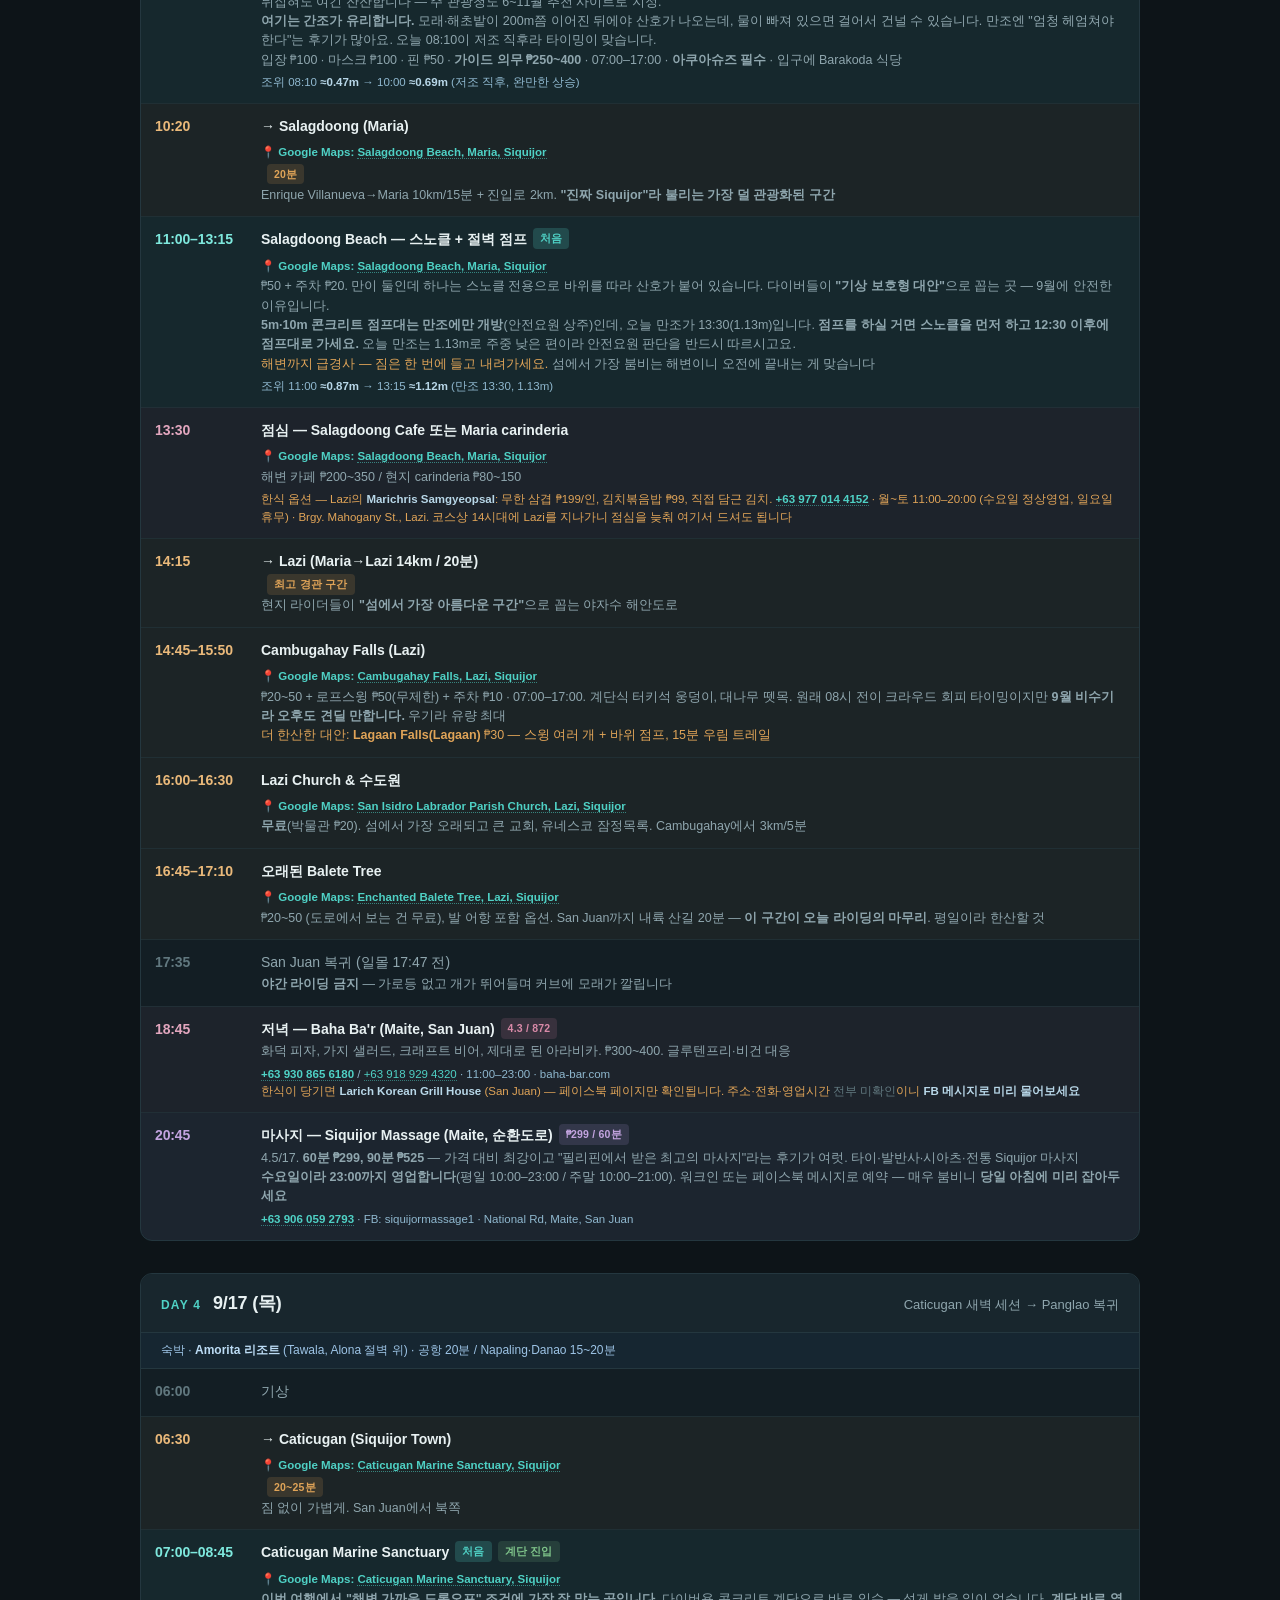
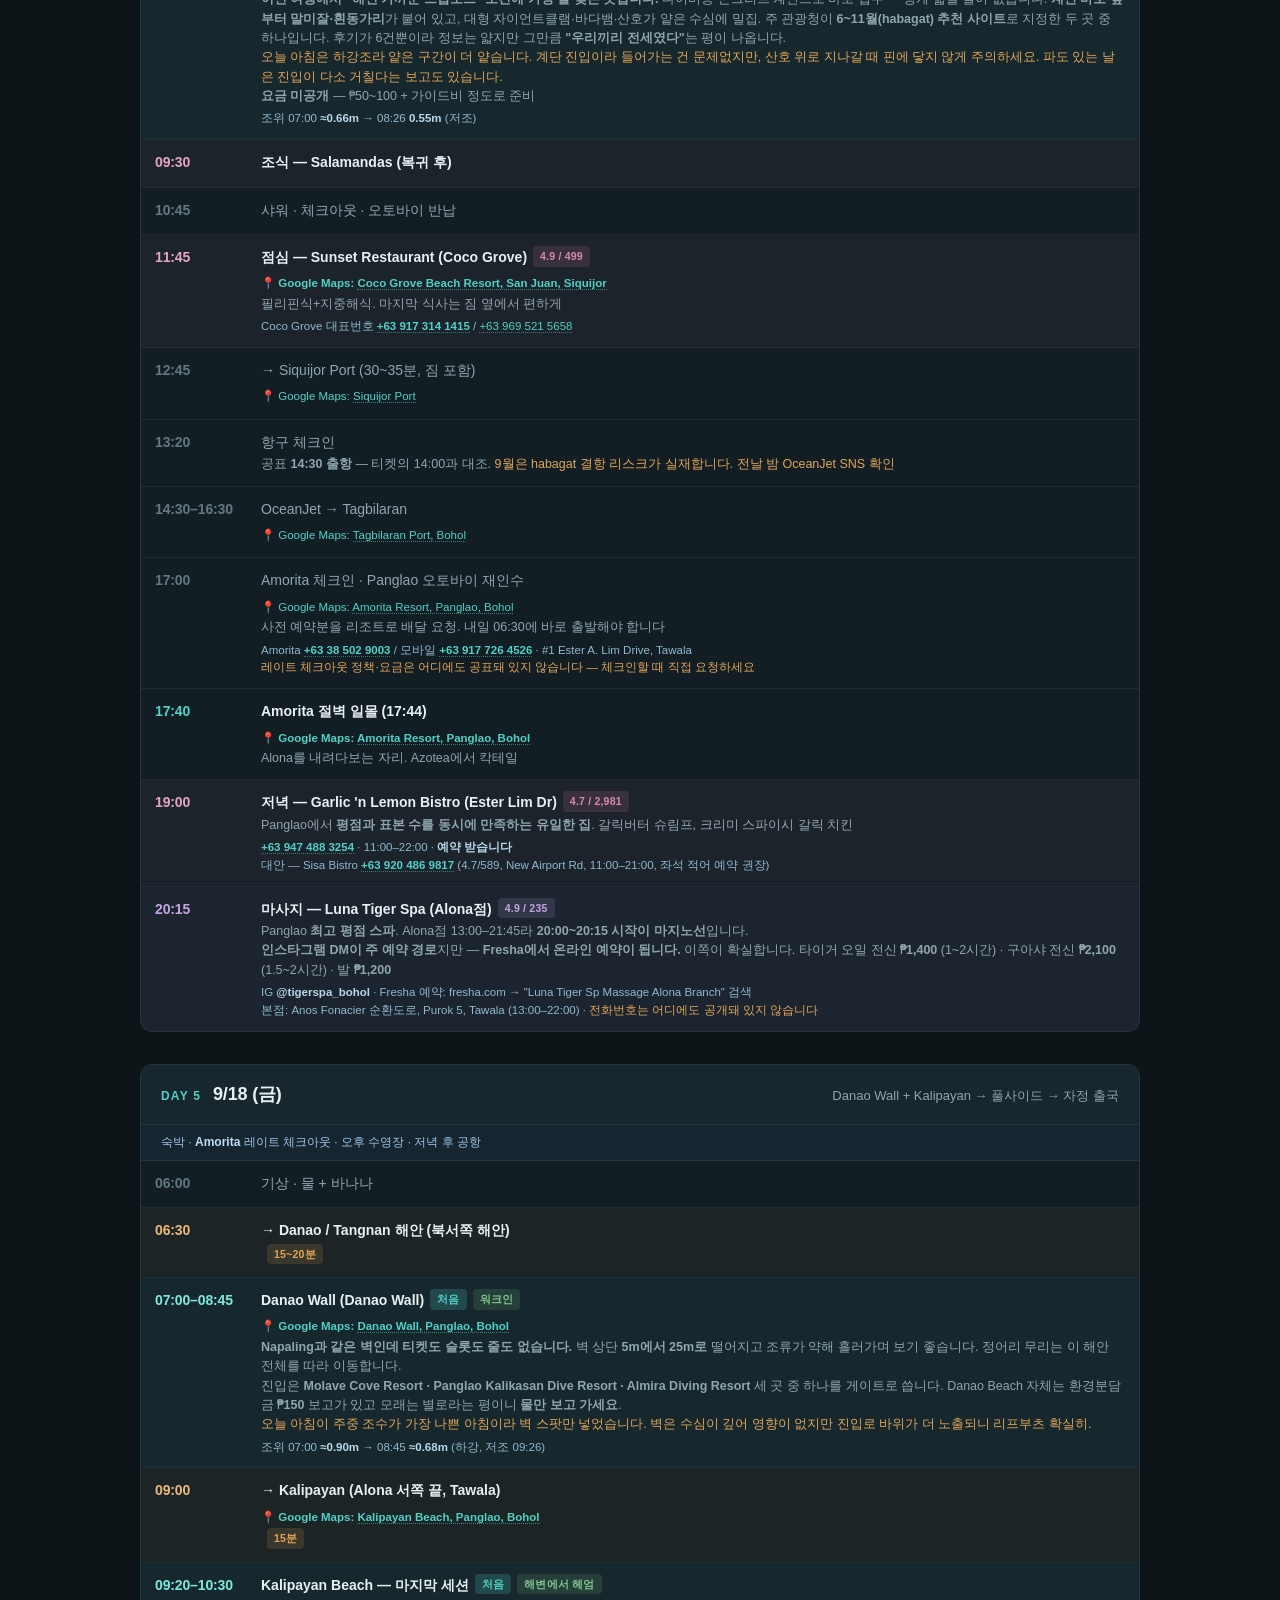
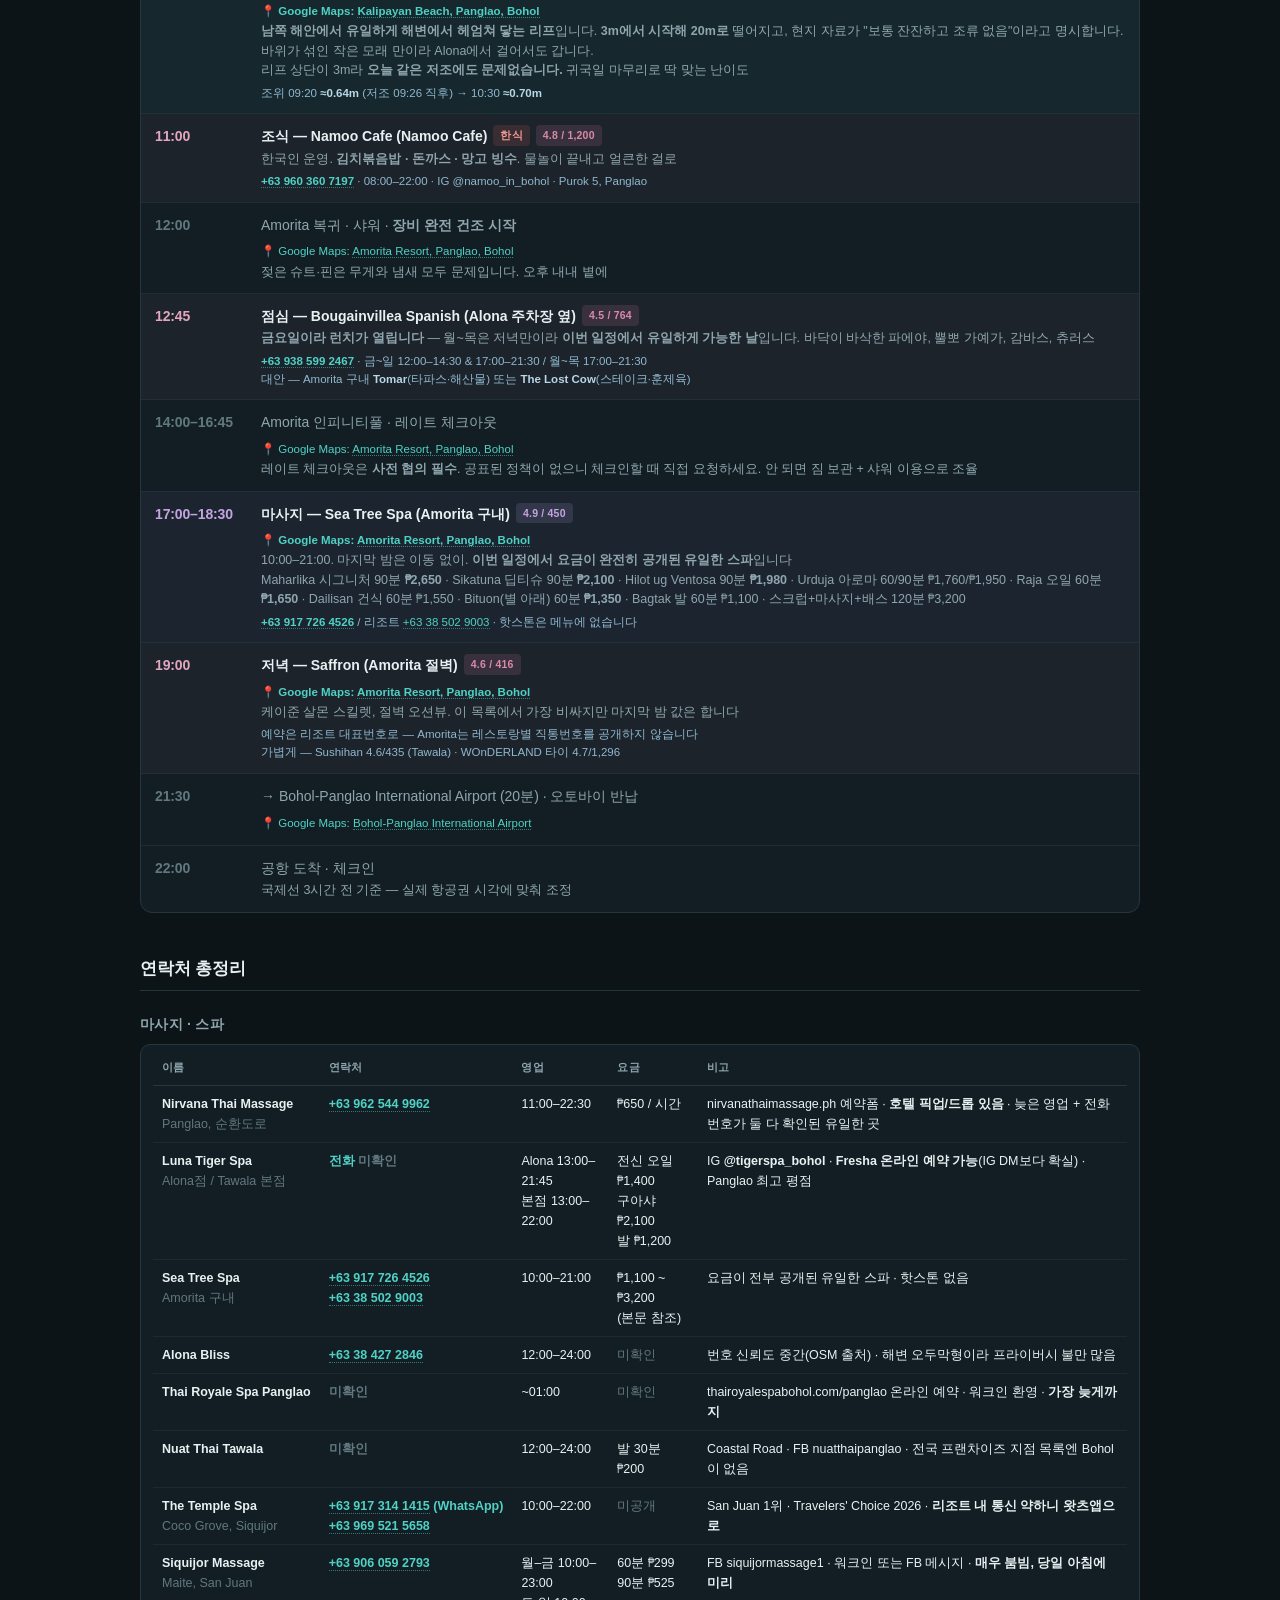
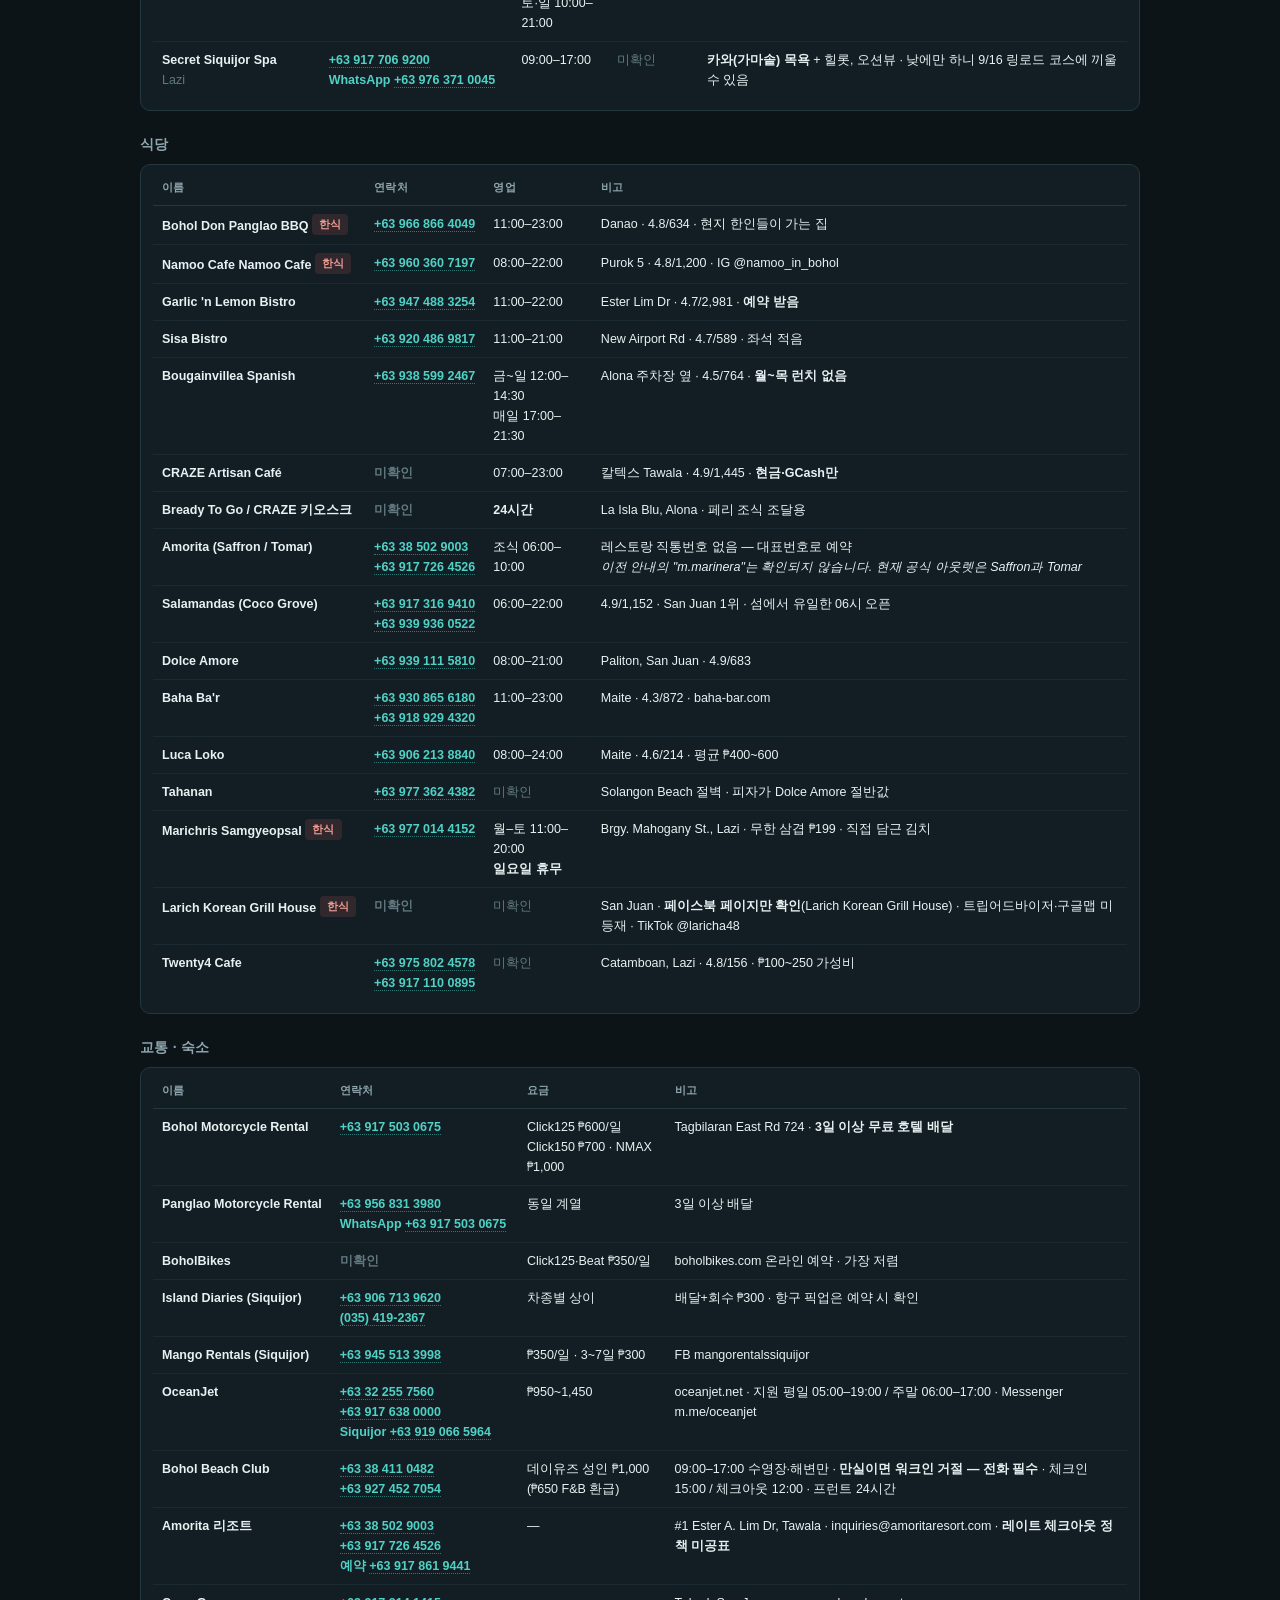
==== commit 5ca2b8ca: "Move packing checklist above itinerary and remove tide repetition" ====
--- a/index.html
+++ b/index.html
@@ -7,7 +7,7 @@
 <meta name="apple-mobile-web-app-capable" content="yes">
 <meta name="apple-mobile-web-app-title" content="Bohol 2026">
 <link rel="icon" href="data:image/svg+xml,%3Csvg xmlns='http://www.w3.org/2000/svg' viewBox='0 0 32 32'%3E%3Crect width='32' height='32' rx='7' fill='%230d1418'/%3E%3Cpath d='M4 20c3-3 5 1 8-2s5 1 8-2 5 1 8-2' stroke='%234fd1c5' stroke-width='2.4' fill='none' stroke-linecap='round'/%3E%3C/svg%3E">
-<title>Panglao · Siquijor · 2026.09.13–18 (v3 · 조석 반영)</title>
+<title>Panglao · Siquijor · 2026.09.13–18</title>
 <style>
   :root{
     --bg:#0d1418; --panel:#131e24; --panel2:#18262d; --line:#24373f;
@@ -211,7 +211,7 @@
 
 <nav class="jump"><a href="#d14">14일 Napaling</a><a href="#d15">15일 Siquijor</a><a href="#d16">16일 링로드</a><a href="#d17">17일 Caticugan</a><a href="#d18">18일 Danao</a><a href="#tides">조석표</a><a href="#contacts">연락처</a></nav>
 <header>
-  <h1>Panglao · Siquijor — 조석 반영본</h1>
+  <h1>Panglao · Siquijor — 여행 일정표</h1>
   <div class="sub">9/13(일) 심야 도착 → 9/18(금) 24:00 출국 · <b>Alona Austria 2박</b> → Coco Grove 2박 → Amorita 1박</div>
   <div class="tags">
     <span class="tag">일출 05:34 / 일몰 17:44~17:47</span>
@@ -778,12 +778,27 @@
     line.innerHTML = '📍 Google Maps: <a target="_blank" rel="noopener" href="https://www.google.com/maps/search/?api=1&query='+q+'">'+places[key]+'</a>';
     el.appendChild(line);
   });
+  // 조석은 이미 일정에 반영했으므로 화면에서는 반복 노출하지 않음
+  document.querySelectorAll('.tideline,.p-tide').forEach(el => el.remove());
+  document.querySelectorAll('.tags .tag').forEach(el => {
+    if (/조석|일출|일몰|신월/.test(el.textContent)) el.remove();
+  });
   // 일정표에서 반복 확인이 필요 없는 조석표/조석 해설/호텔 후보 섹션은 숨김
   const tide = document.getElementById('tides');
   if (tide) {
     let n = tide;
     while ((n = n.nextElementSibling) && !(n.matches('h2') && n.textContent.includes('일정'))) n.remove();
     tide.remove();
+  }
+  // 준비물은 일정 시작 전에 바로 확인할 수 있도록 상단으로 이동
+  const packing = [...document.querySelectorAll('h2')].find(h => h.textContent.includes('준비물'));
+  const schedule = [...document.querySelectorAll('h2')].find(h => h.textContent.trim() === '일정');
+  if (packing && schedule) {
+    const nodes = [];
+    let n = packing;
+    while (n && n !== schedule) { nodes.push(n); n = n.nextElementSibling; }
+    const anchor = document.querySelector('.lead') || document.querySelector('header');
+    nodes.reverse().forEach(node => anchor.after(node));
   }
   document.querySelectorAll('h2,h3').forEach(h => {
     if (h.textContent.includes('호텔 후보') || h.textContent.includes('Henann') || h.textContent.includes('탈락한 곳')) {
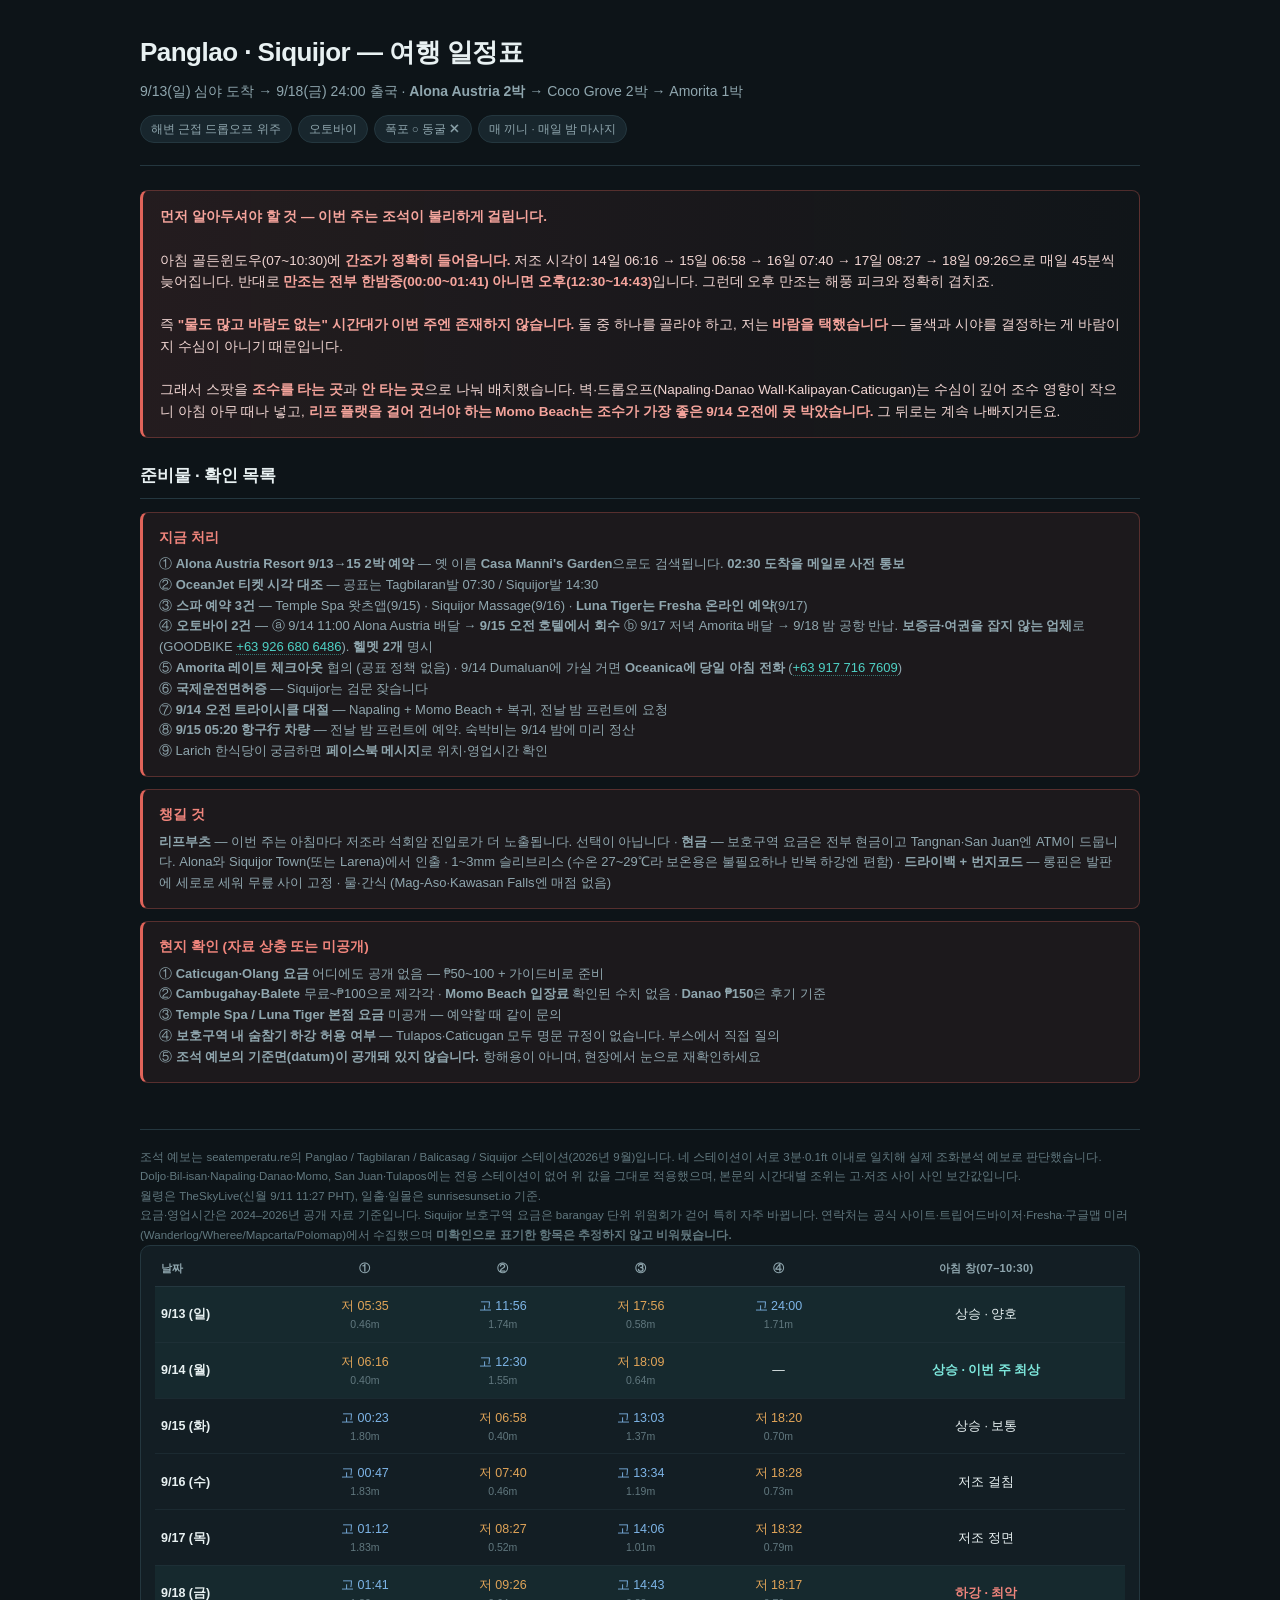
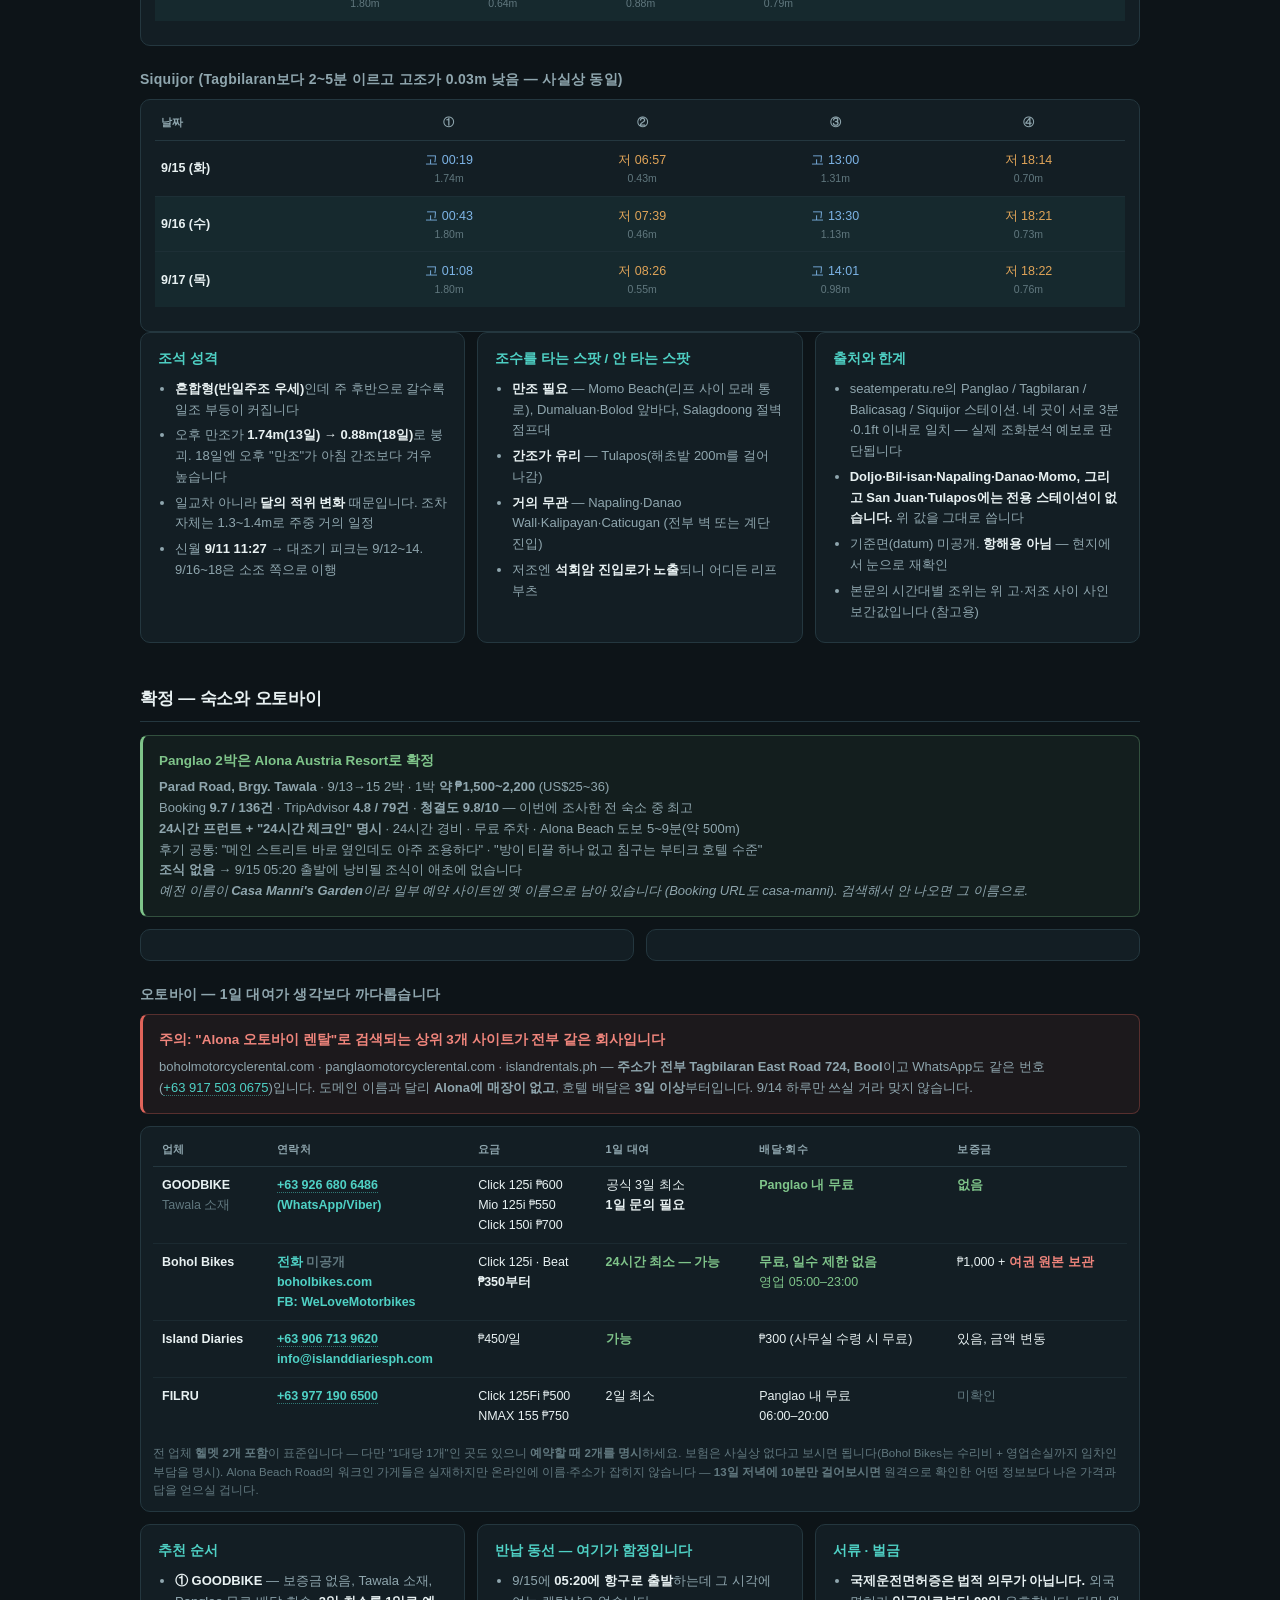
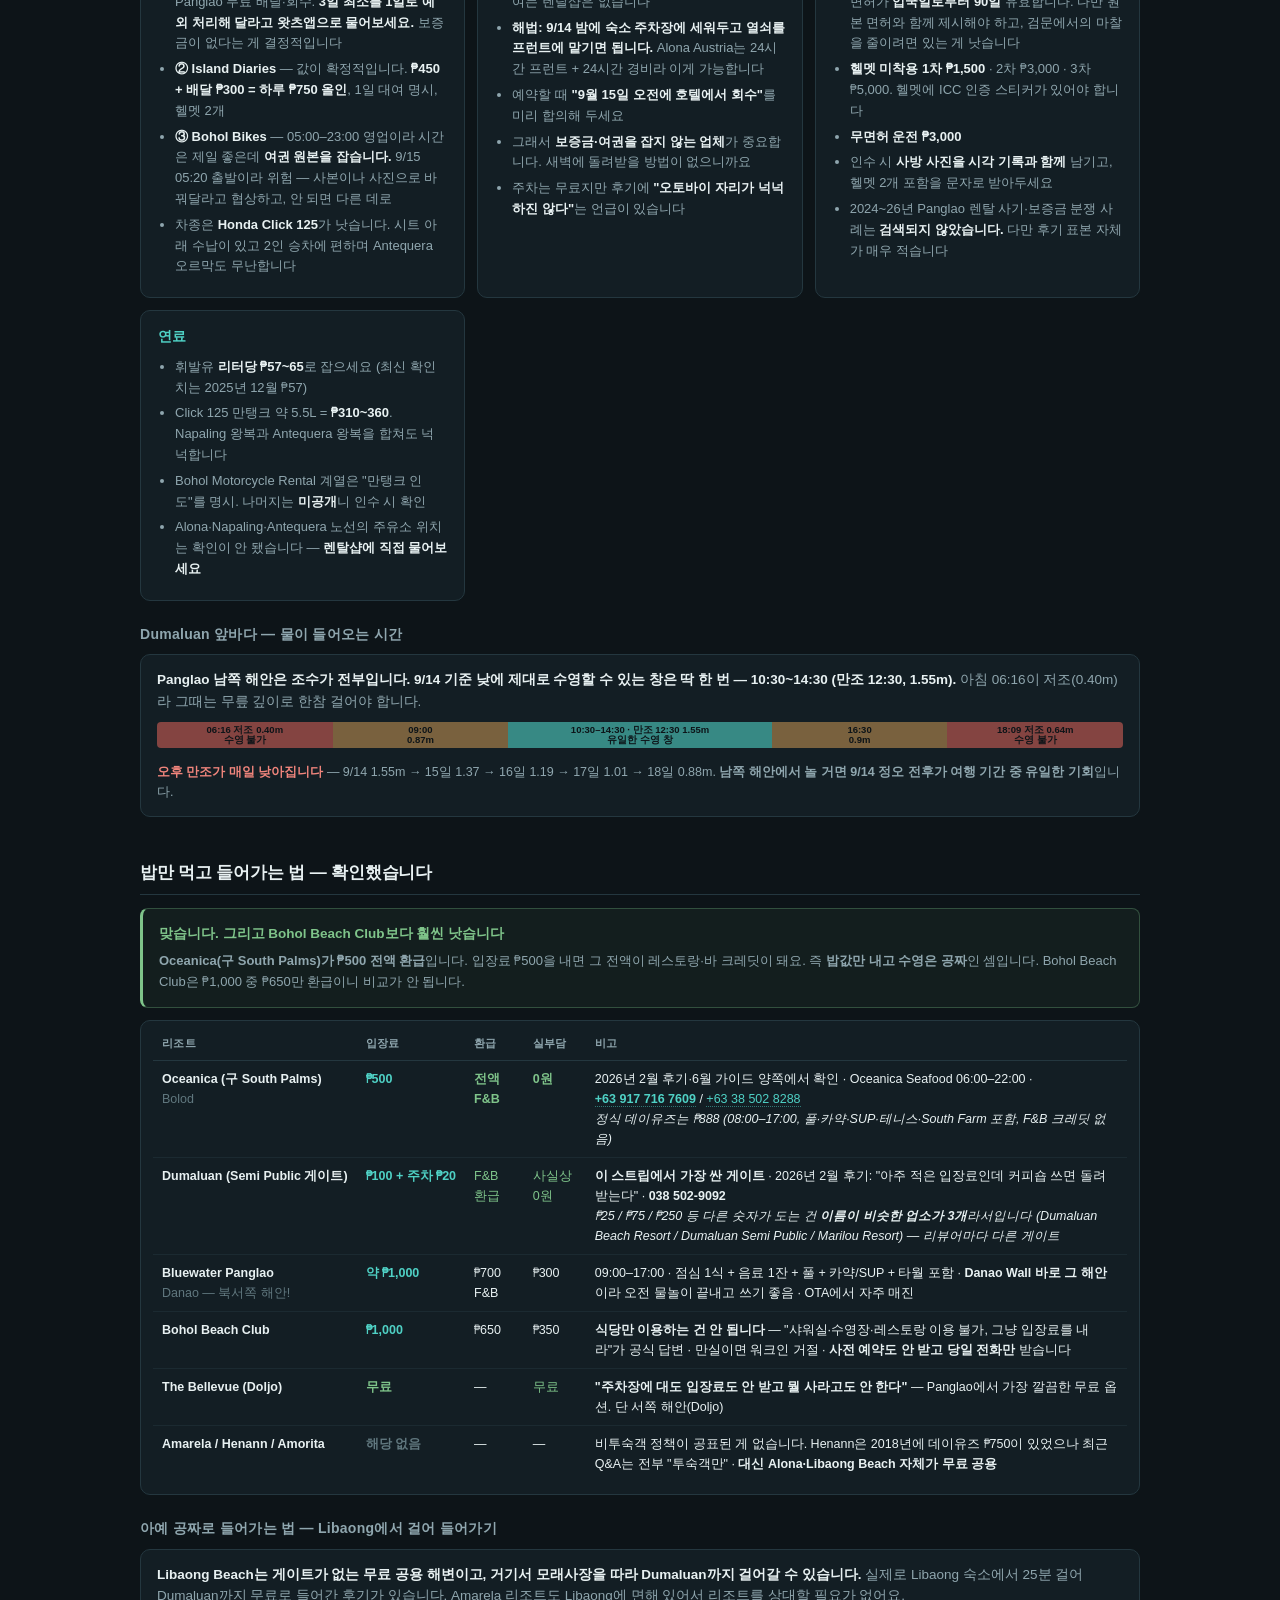
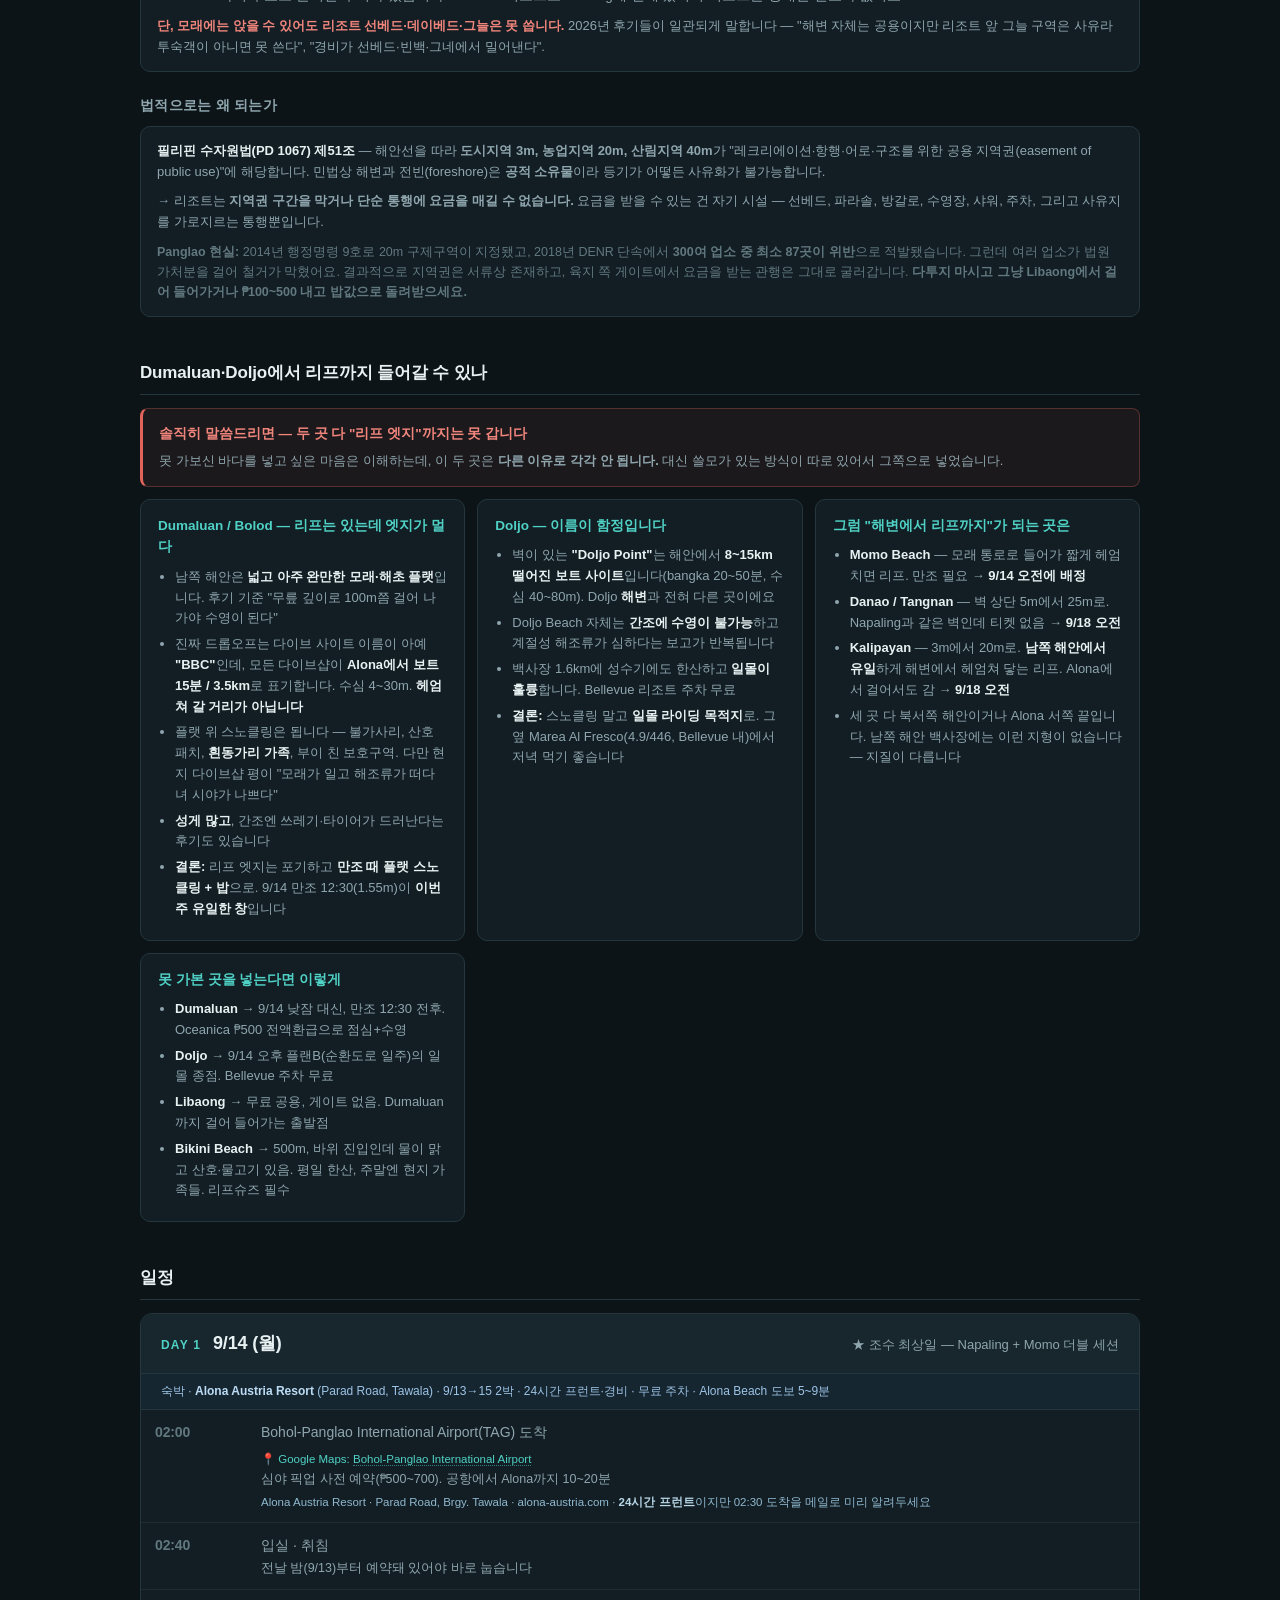
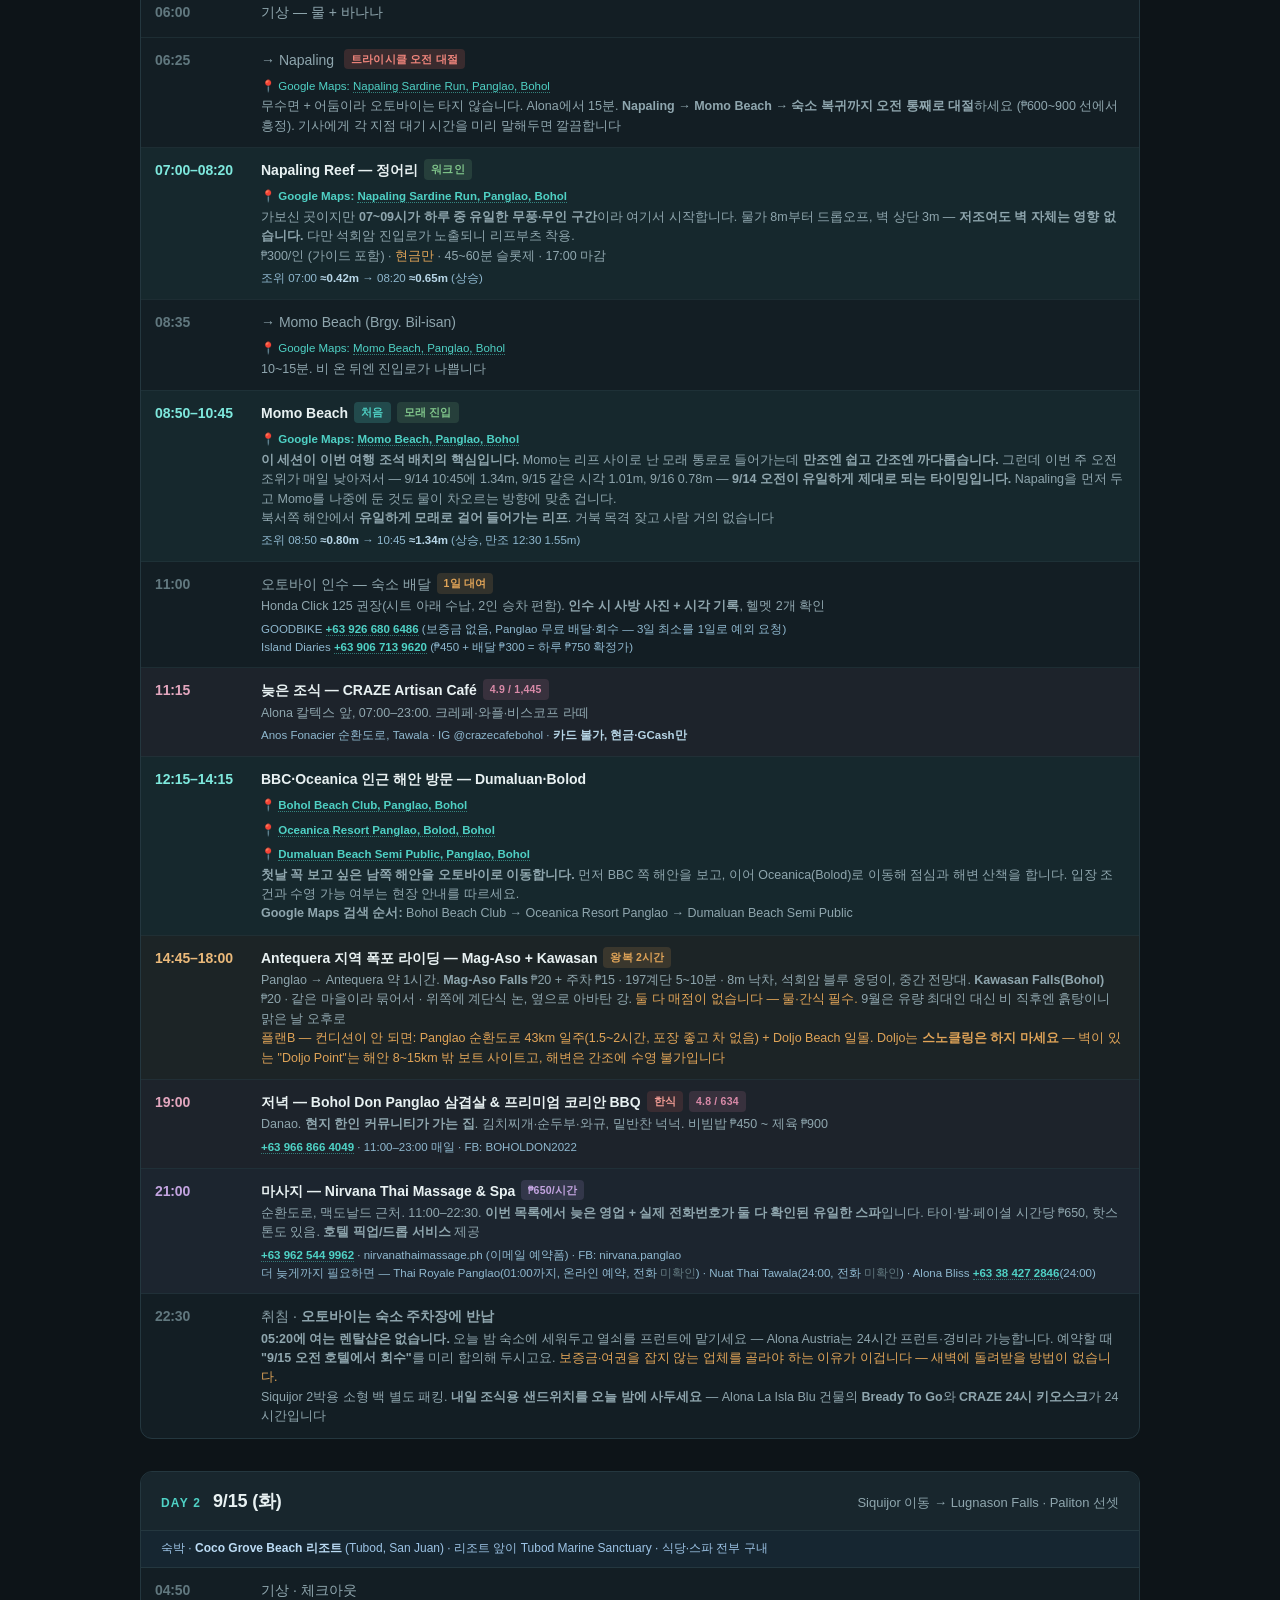
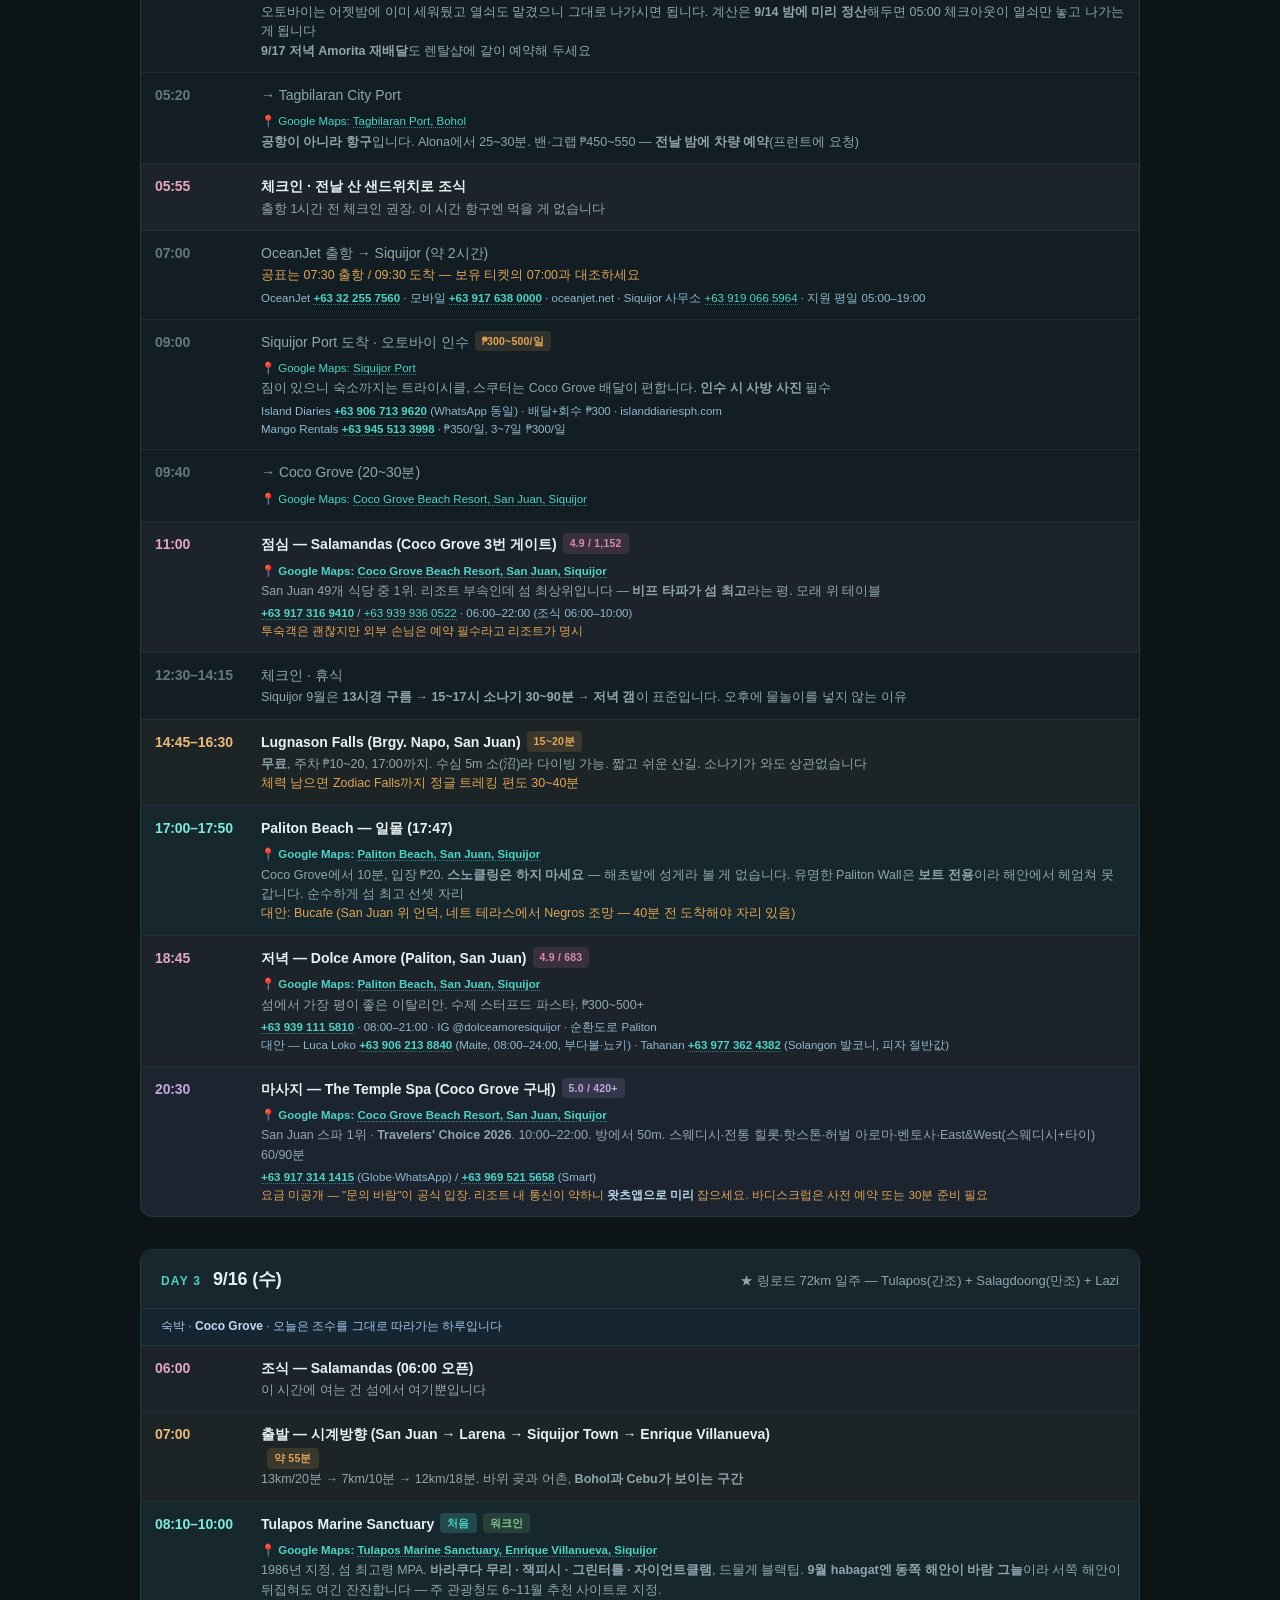
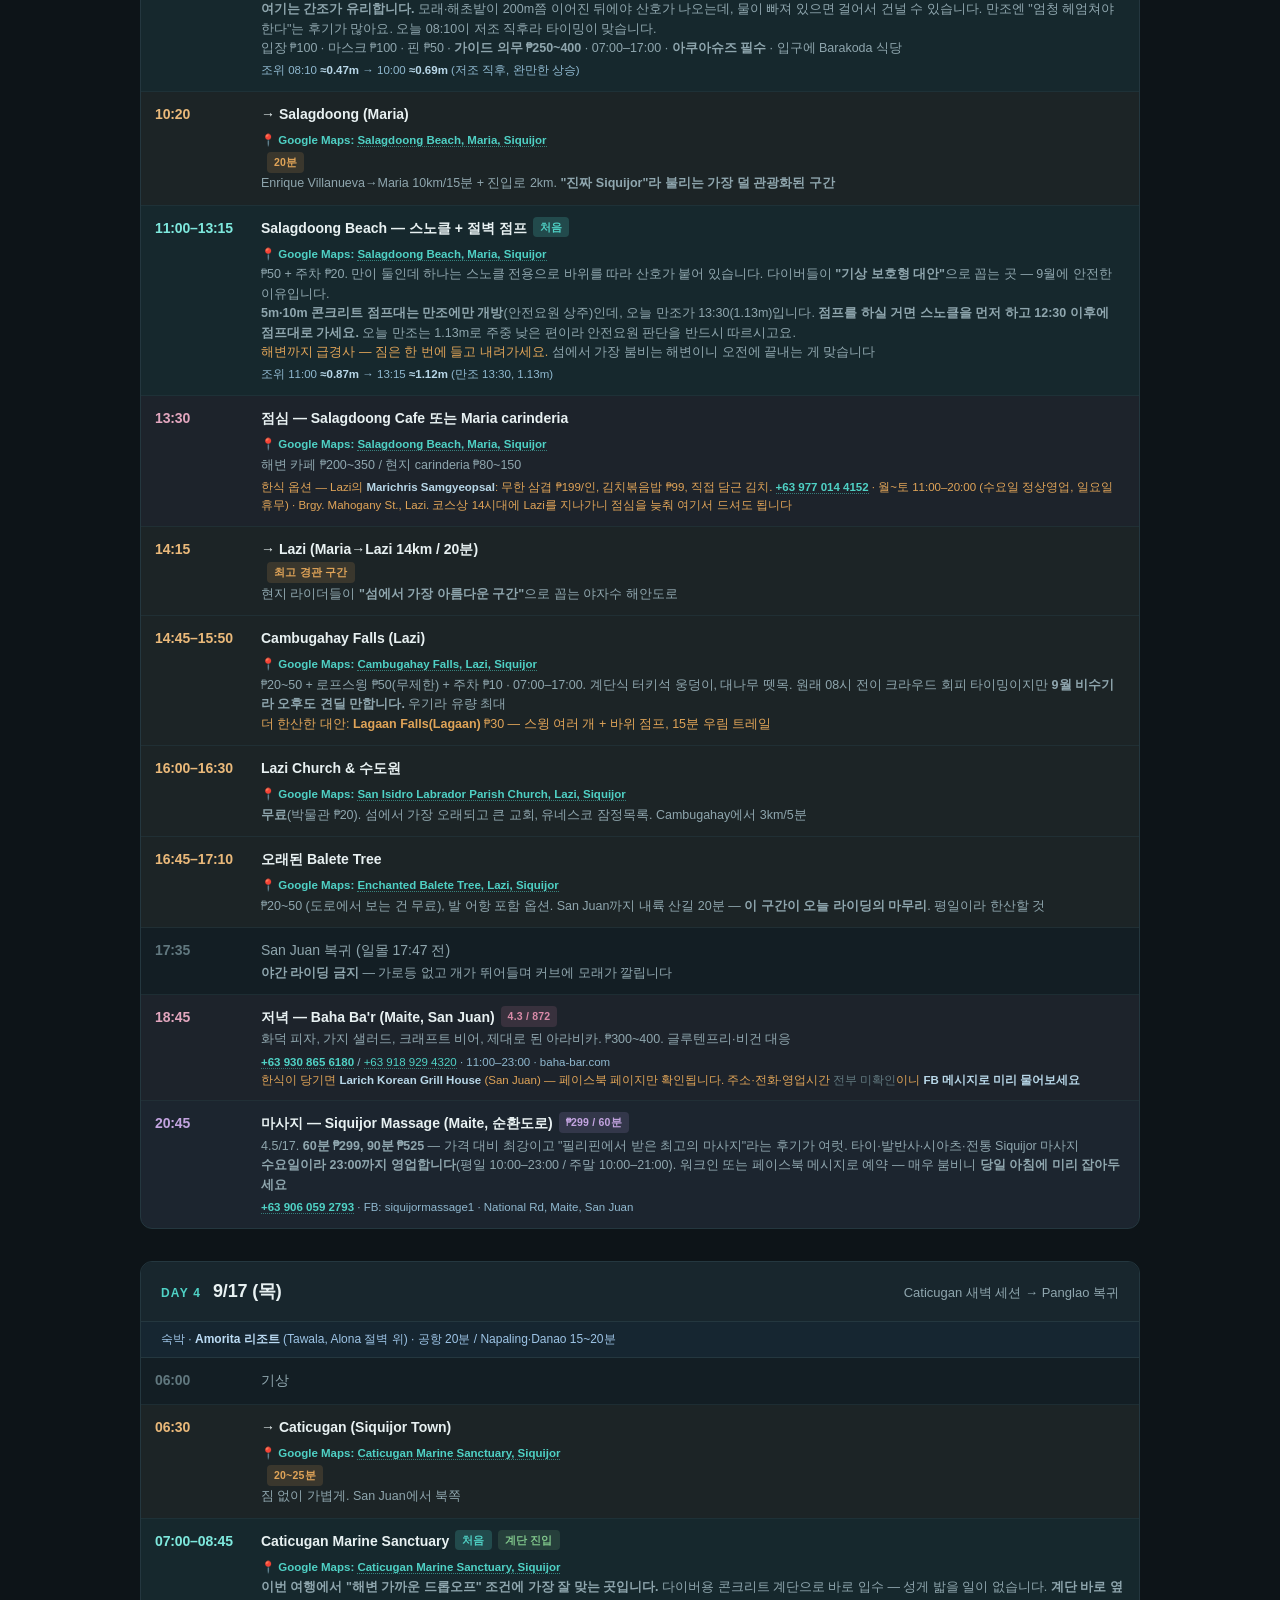
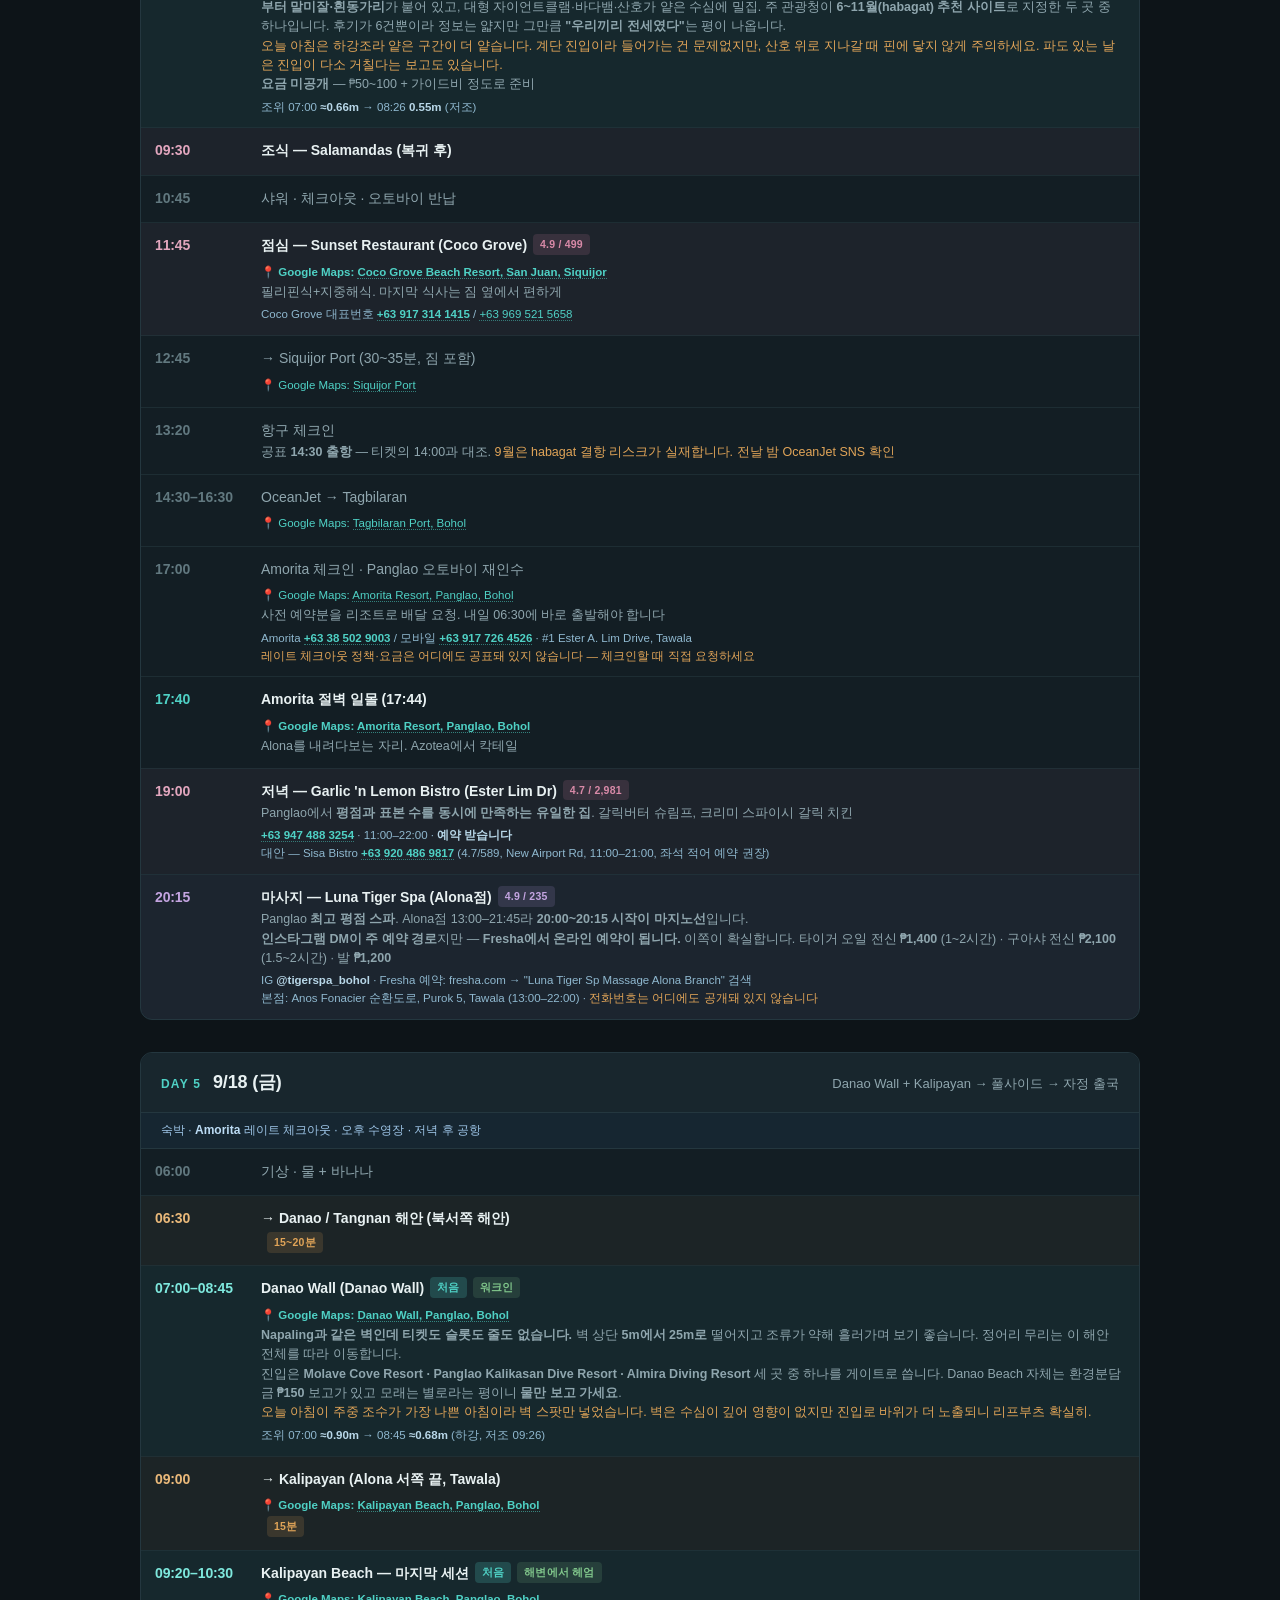
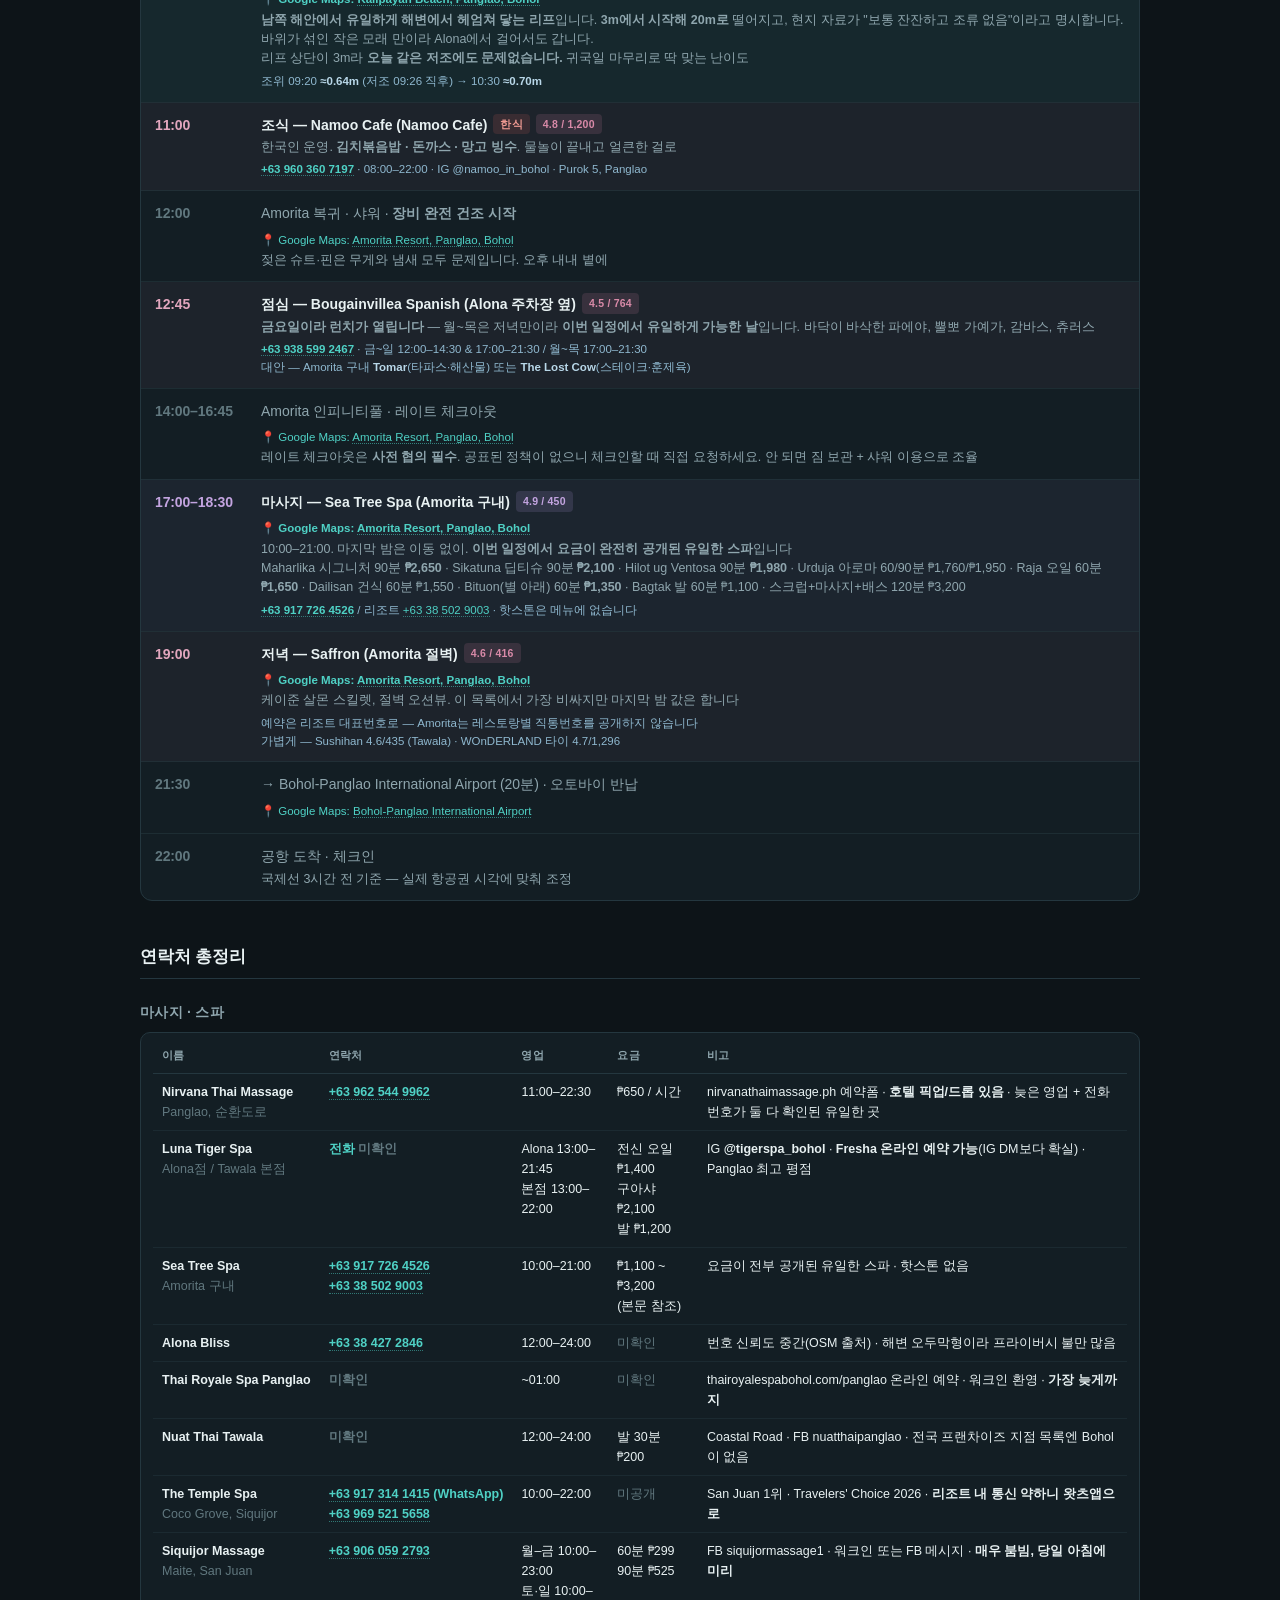
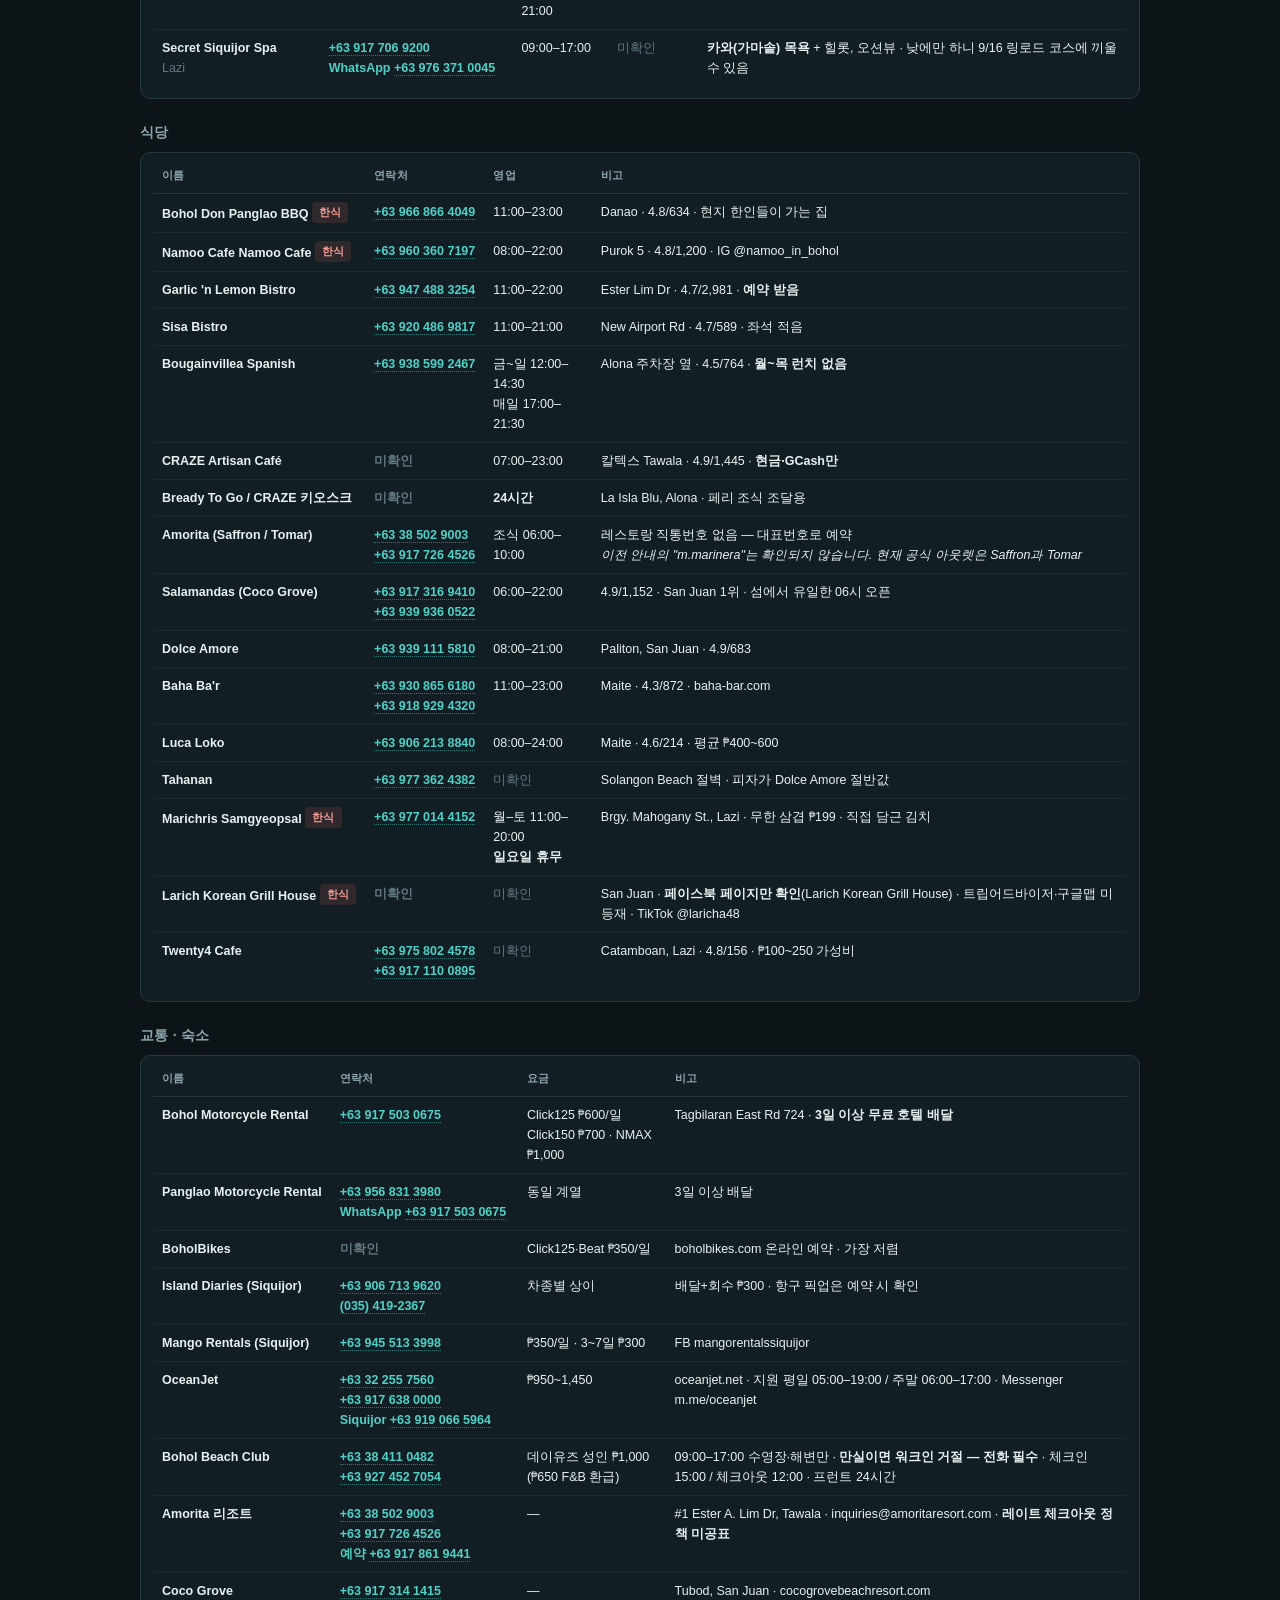
==== commit 25a01a48: "Add BBC and Oceanica coastal stop to day one" ====
--- a/index.html
+++ b/index.html
@@ -752,6 +752,8 @@
     'Napaling':'Napaling Sardine Run, Panglao, Bohol',
     'Momo Beach':'Momo Beach, Panglao, Bohol',
     'Dumaluan':'Dumaluan Beach Semi Public, Panglao, Bohol',
+    'BBC':'Bohol Beach Club, Panglao, Bohol',
+    'Oceanica':'Oceanica Resort Panglao, Bolod, Bohol',
     'Bolod':'Oceanica Resort Panglao, Bolod, Bohol',
     'Paliton':'Paliton Beach, San Juan, Siquijor',
     'Tulapos':'Tulapos Marine Sanctuary, Enrique Villanueva, Siquijor',
@@ -778,6 +780,18 @@
     line.innerHTML = '📍 Google Maps: <a target="_blank" rel="noopener" href="https://www.google.com/maps/search/?api=1&query='+q+'">'+places[key]+'</a>';
     el.appendChild(line);
   });
+  const firstCoast = [...document.querySelectorAll('#d14 .sched tr')].find(tr => tr.textContent.includes('수면 보충'));
+  if (firstCoast) {
+    firstCoast.className = 'hero';
+    firstCoast.querySelector('.t').textContent = '12:15–14:15';
+    firstCoast.querySelector('td:nth-child(2)').innerHTML = '<span class="place">BBC·Oceanica 인근 해안 방문 — Dumaluan·Bolod</span><div class="note"><b>첫날 꼭 보고 싶은 남쪽 해안을 오토바이로 이동합니다.</b> 먼저 BBC 쪽 해안을 보고, 이어 Oceanica(Bolod)로 이동해 점심과 해변 산책을 합니다. 입장 조건과 수영 가능 여부는 현장 안내를 따르세요.<br><b>Google Maps 검색 순서:</b> Bohol Beach Club → Oceanica Resort Panglao → Dumaluan Beach Semi Public</div>';
+    ['BBC','Oceanica','Dumaluan'].forEach(key => {
+      const q = encodeURIComponent(places[key]);
+      const line = document.createElement('span'); line.className='mapq';
+      line.innerHTML = '📍 <a target="_blank" rel="noopener" href="https://www.google.com/maps/search/?api=1&query='+q+'">'+places[key]+'</a>';
+      firstCoast.querySelector('.place').appendChild(line);
+    });
+  }
   // 조석은 이미 일정에 반영했으므로 화면에서는 반복 노출하지 않음
   document.querySelectorAll('.tideline,.p-tide').forEach(el => el.remove());
   document.querySelectorAll('.tags .tag').forEach(el => {
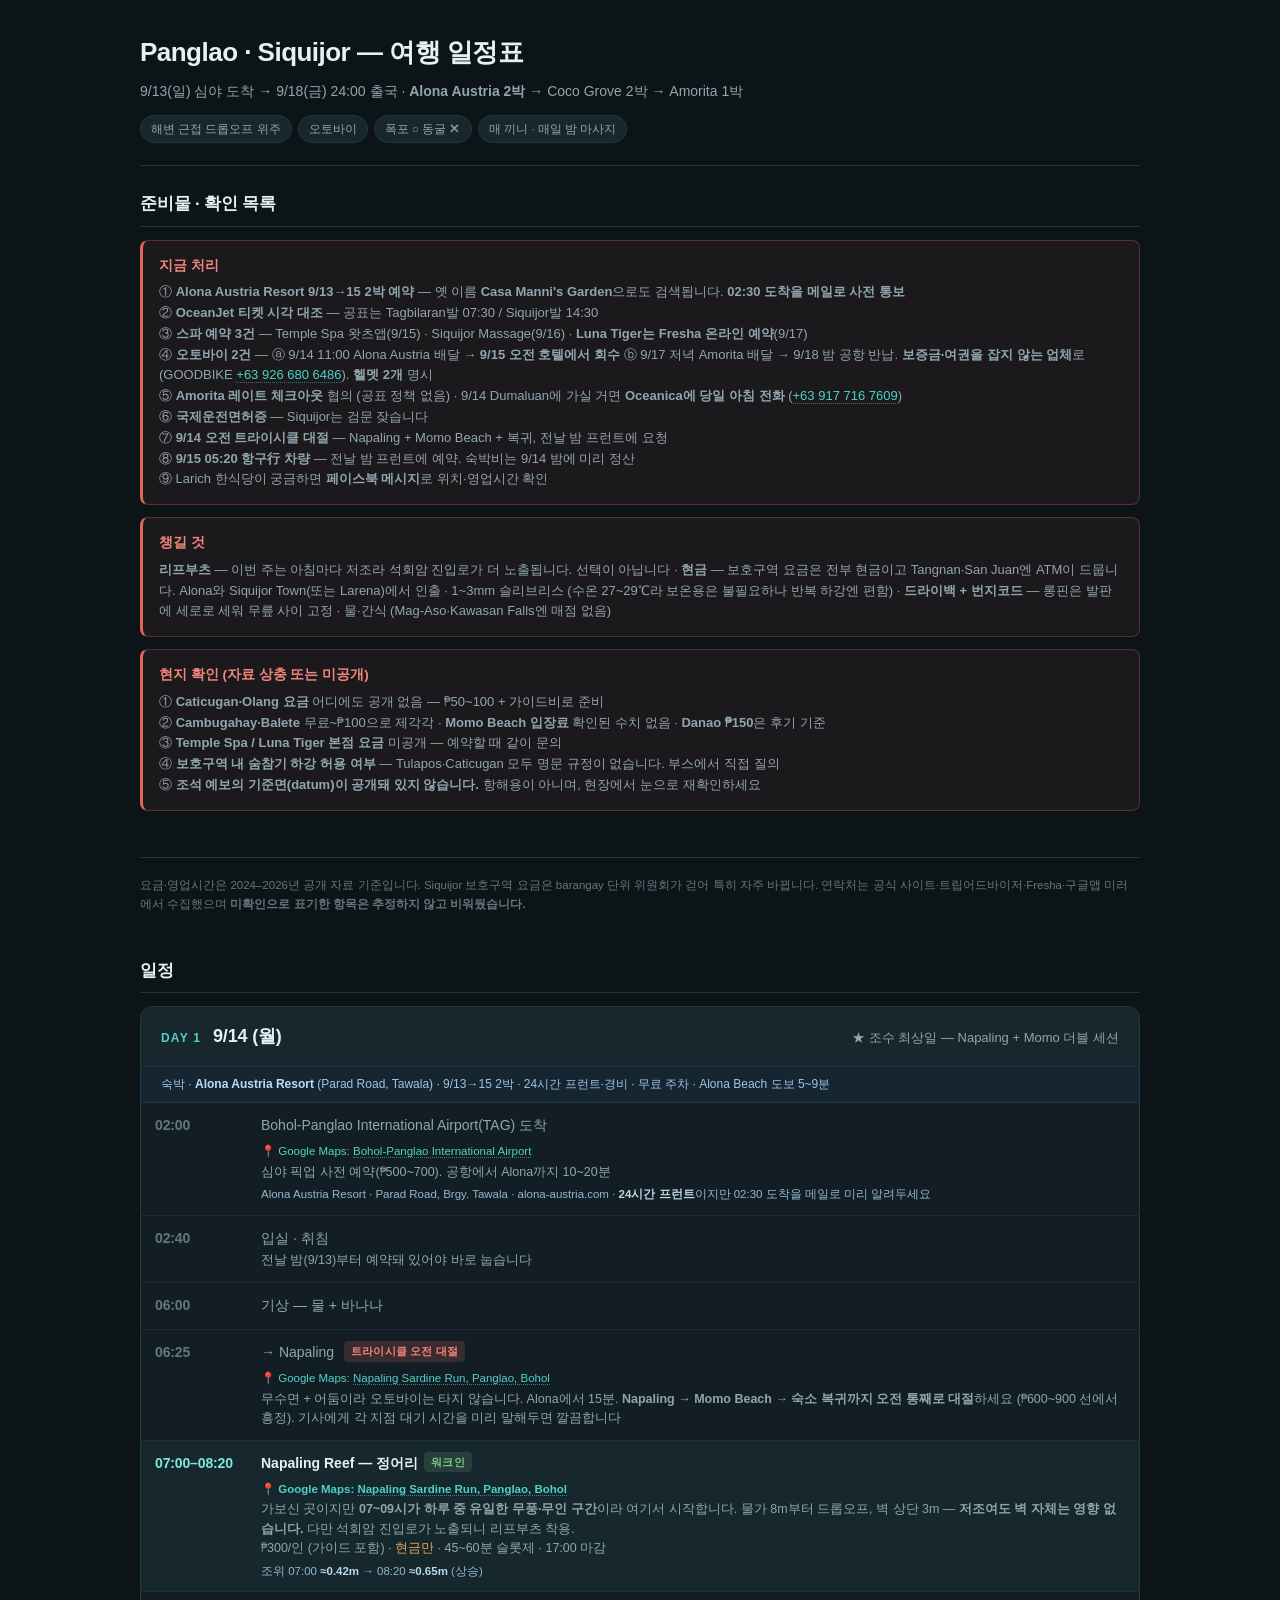
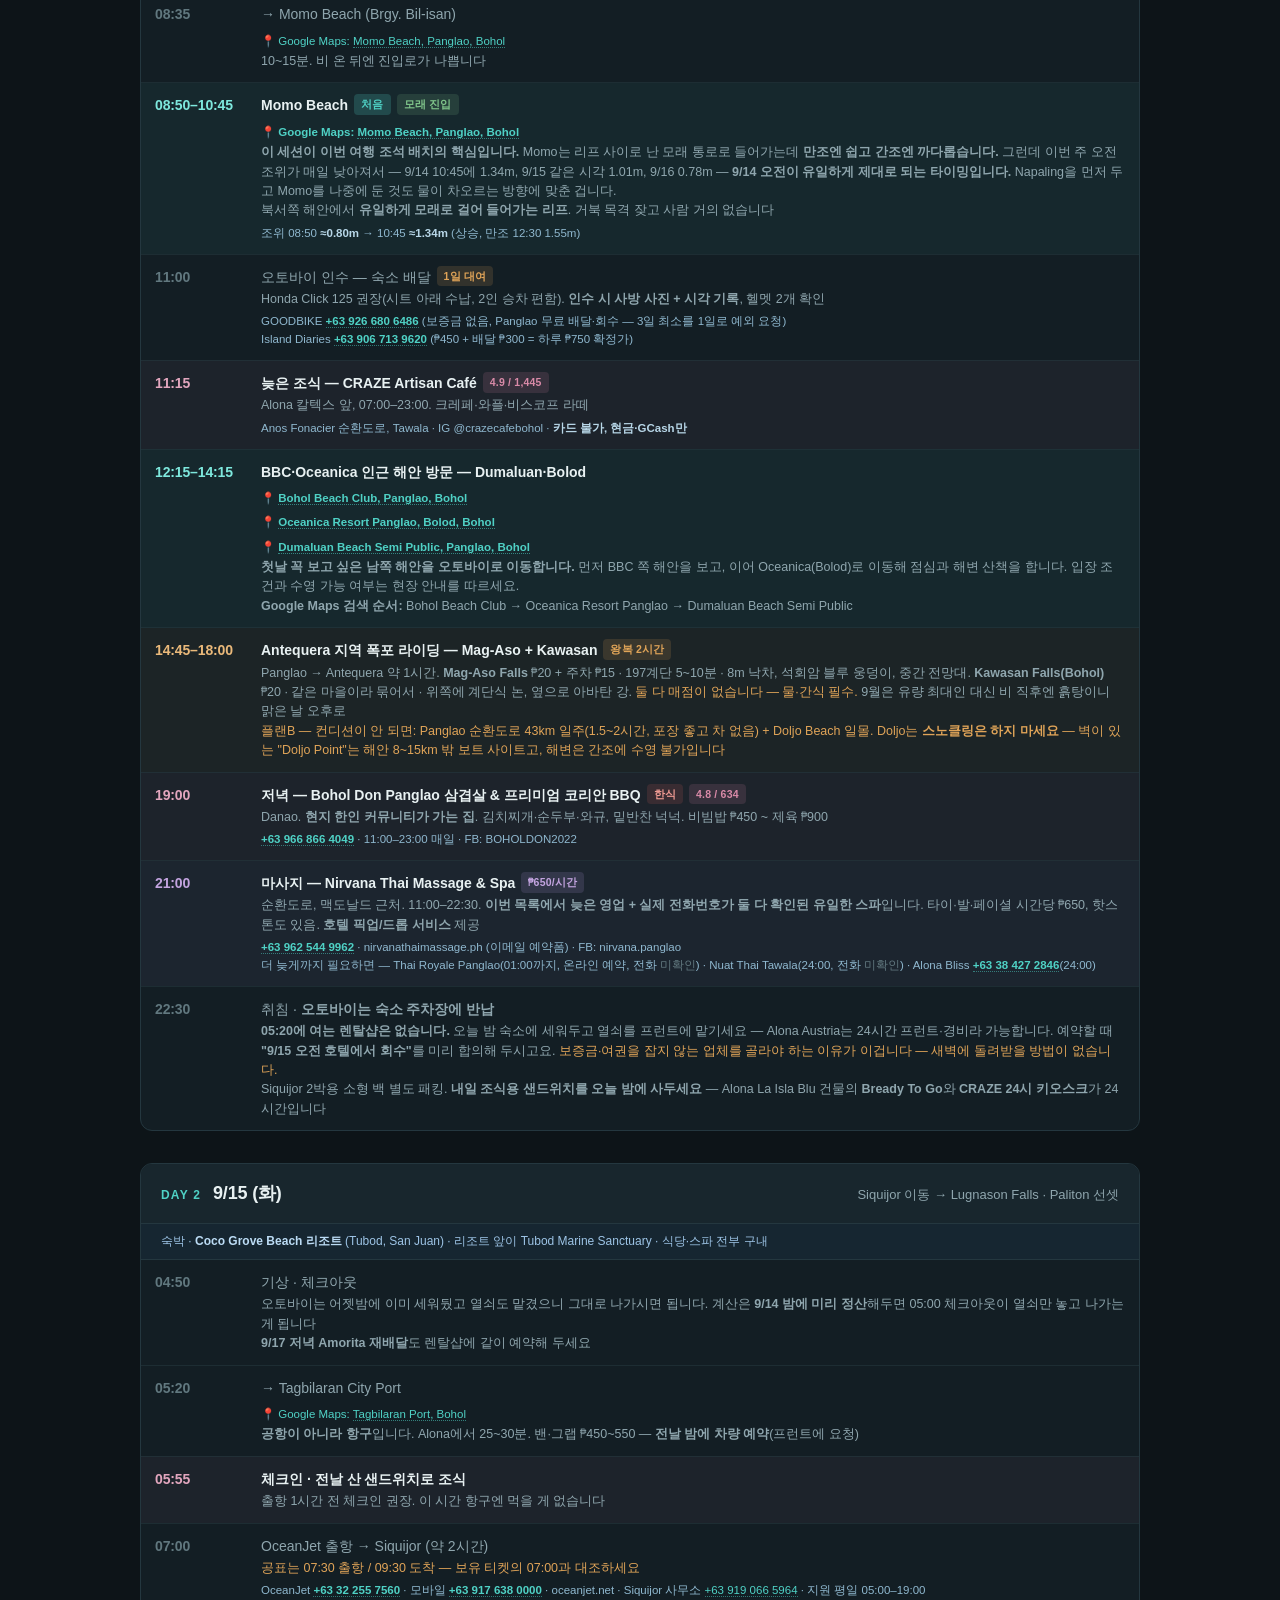
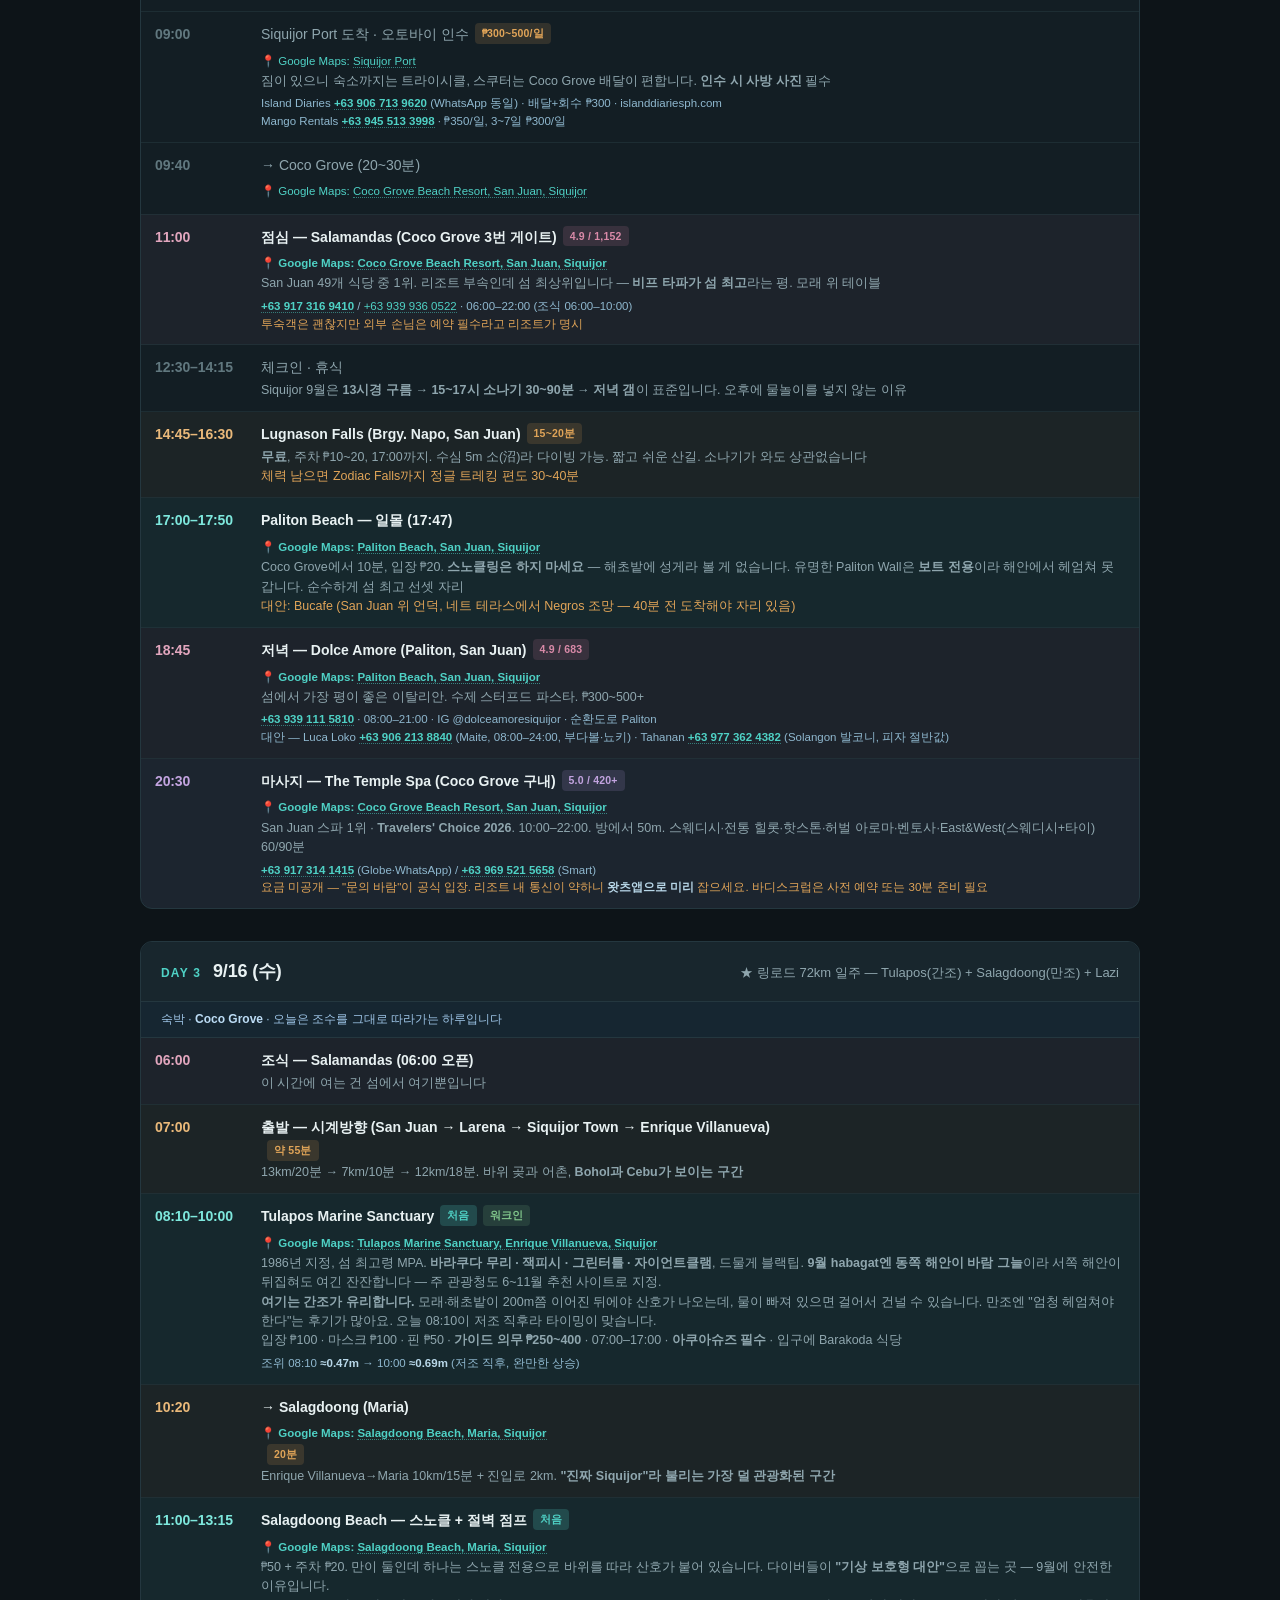
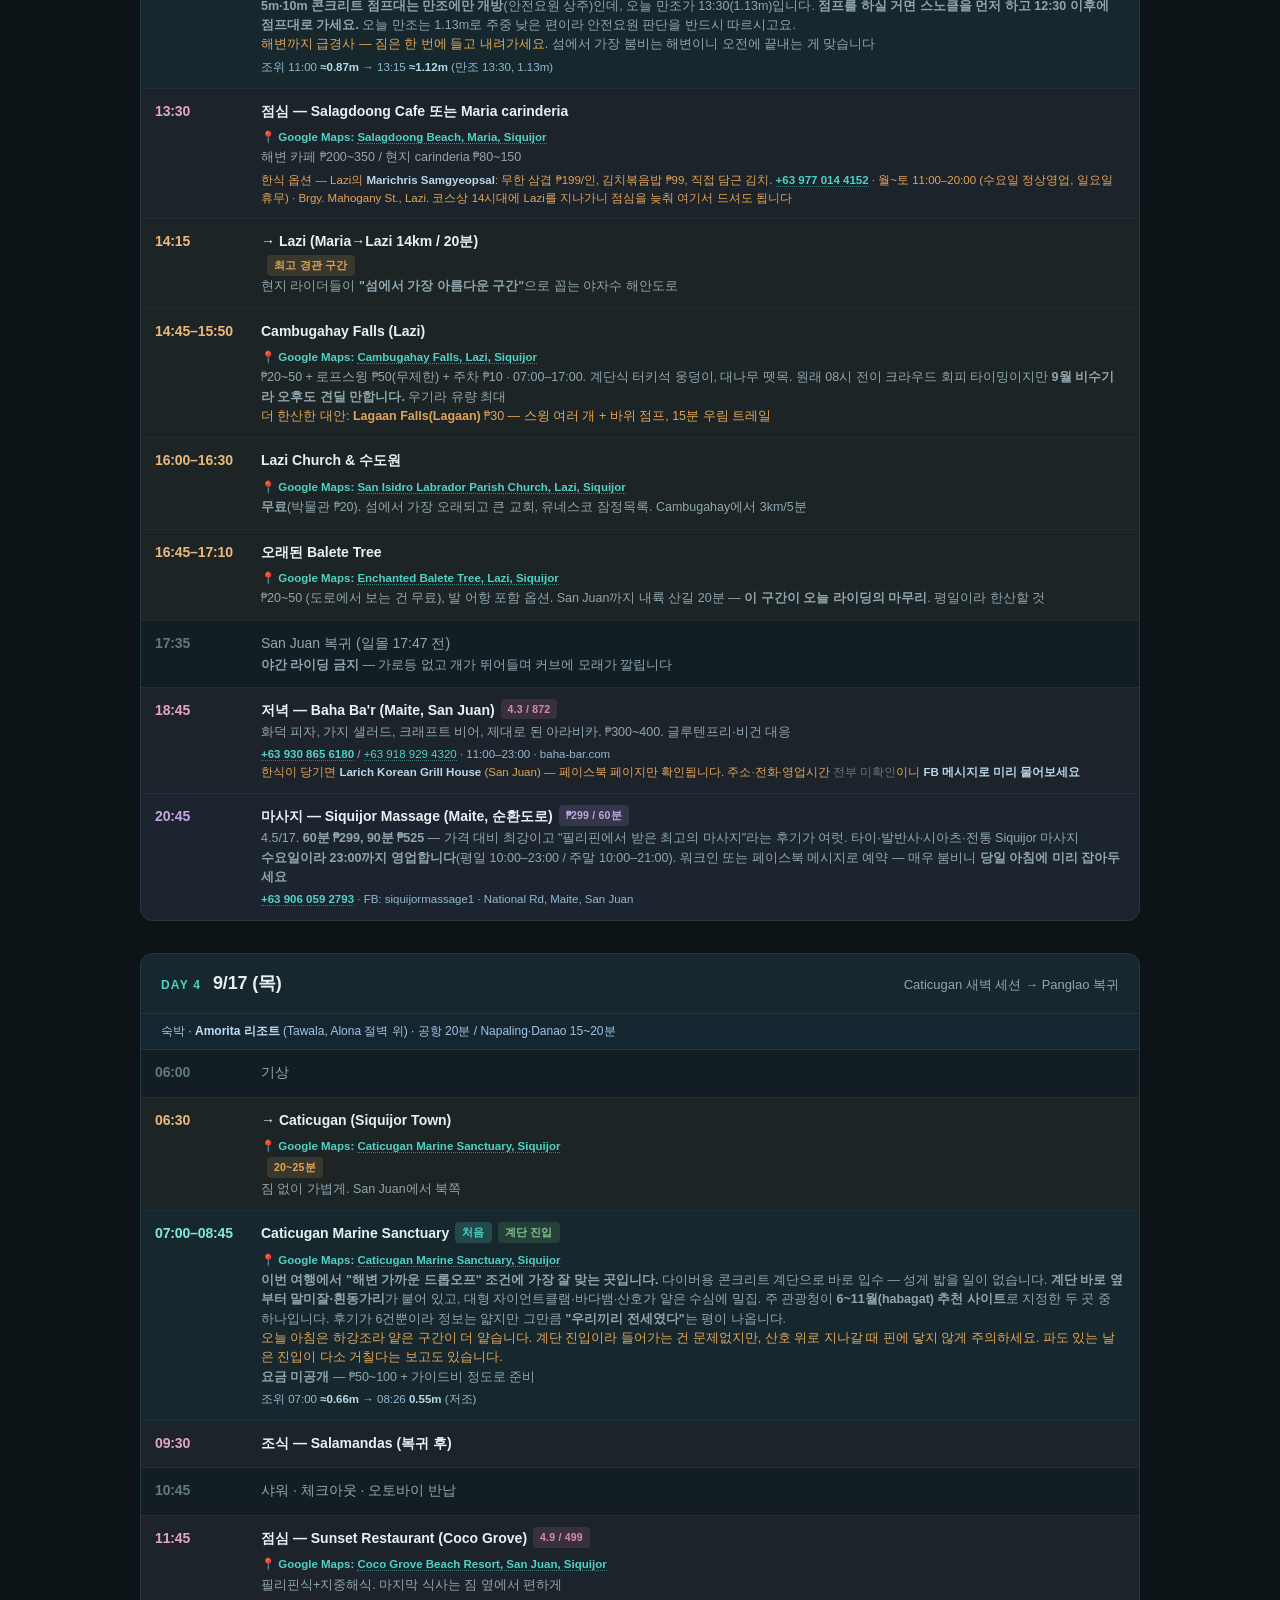
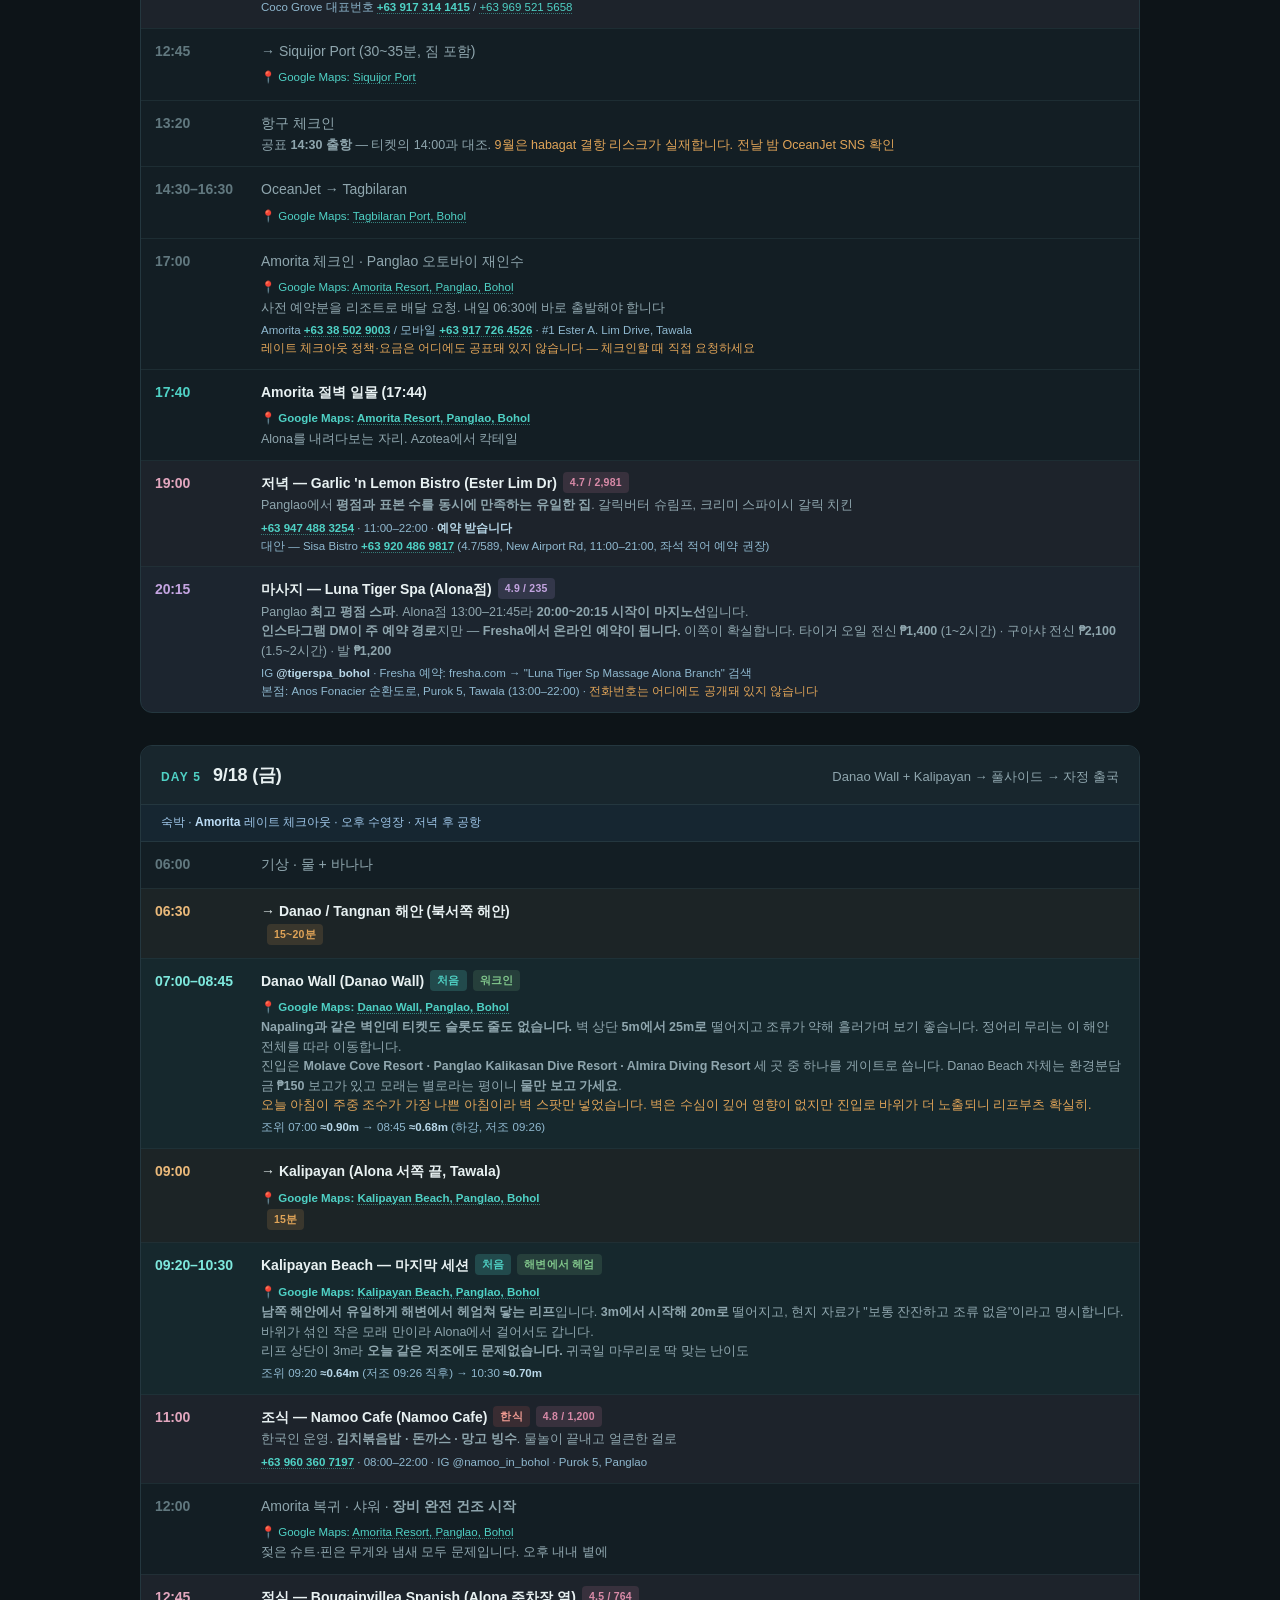
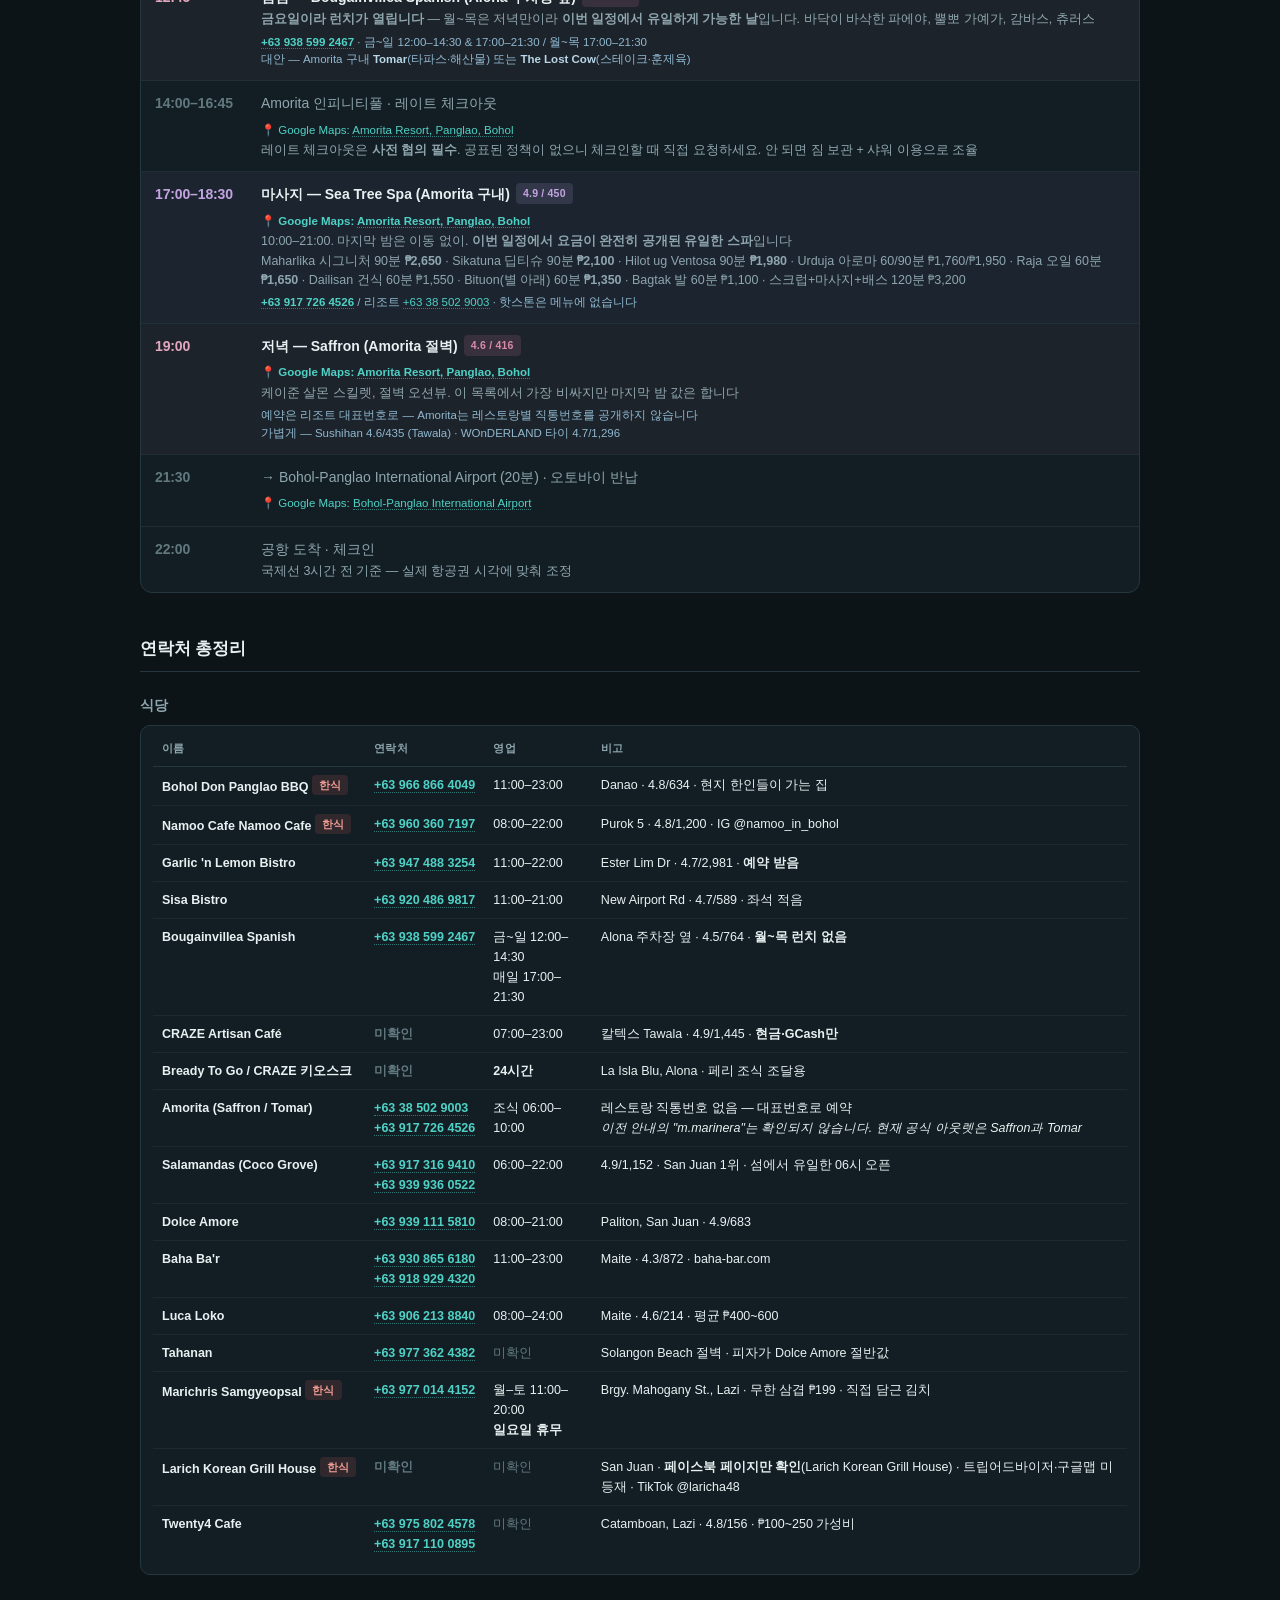
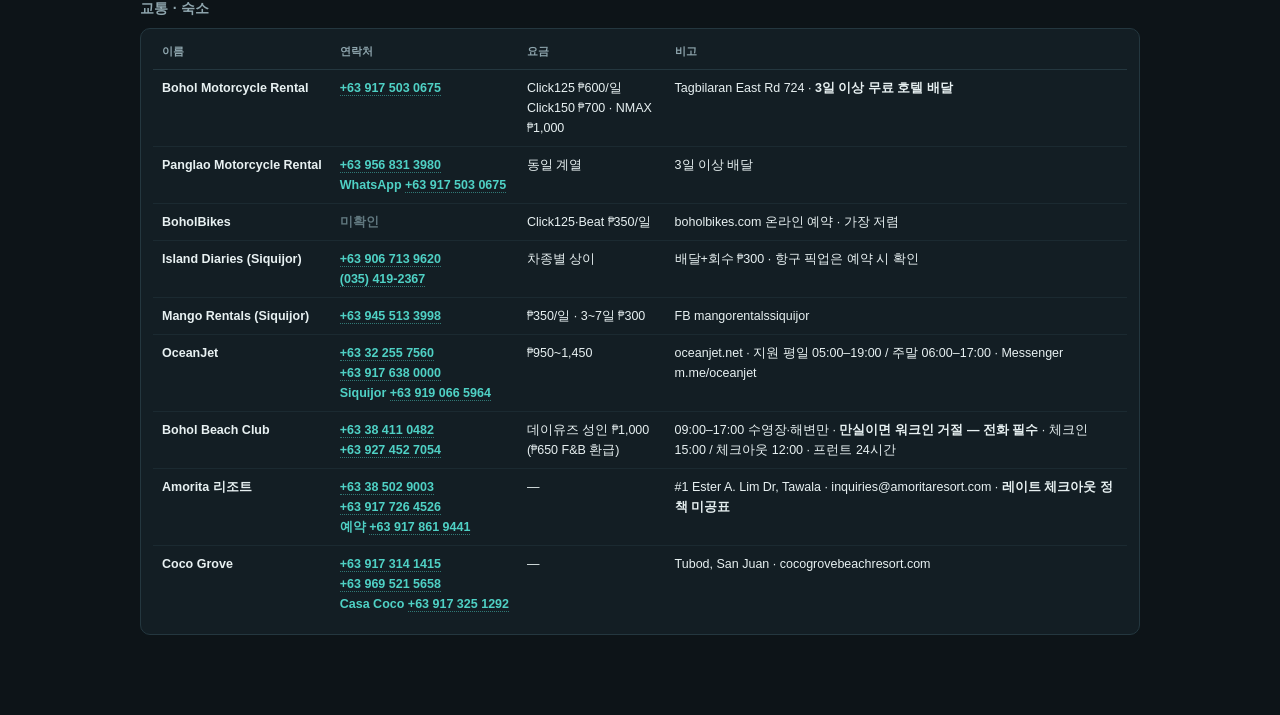
==== commit 09e7b4e2: "일정표 축약 — 조석표·숙소/오토바이·마사지 스파 섹션 제거 - 조석 해설 리드와 조석표 전체 삭제 - 숙소 확정·오토바이 업체·연료 섹션 삭제 - 런타임에서 숨겨지던 Dumalu" ====
--- a/index.html
+++ b/index.html
@@ -209,7 +209,7 @@
 <body>
 <div class="wrap">
 
-<nav class="jump"><a href="#d14">14일 Napaling</a><a href="#d15">15일 Siquijor</a><a href="#d16">16일 링로드</a><a href="#d17">17일 Caticugan</a><a href="#d18">18일 Danao</a><a href="#tides">조석표</a><a href="#contacts">연락처</a></nav>
+<nav class="jump"><a href="#d14">14일 Napaling</a><a href="#d15">15일 Siquijor</a><a href="#d16">16일 링로드</a><a href="#d17">17일 Caticugan</a><a href="#d18">18일 Danao</a><a href="#contacts">연락처</a></nav>
 <header>
   <h1>Panglao · Siquijor — 여행 일정표</h1>
   <div class="sub">9/13(일) 심야 도착 → 9/18(금) 24:00 출국 · <b>Alona Austria 2박</b> → Coco Grove 2박 → Amorita 1박</div>
@@ -224,259 +224,7 @@
 </header>
 
 
-<div class="lead">
-  <b>먼저 알아두셔야 할 것 — 이번 주는 조석이 불리하게 걸립니다.</b><br><br>
-  아침 골든윈도우(07~10:30)에 <b>간조가 정확히 들어옵니다.</b> 저조 시각이 14일 06:16 → 15일 06:58 → 16일 07:40 → 17일 08:27 → 18일 09:26으로 매일 45분씩 늦어집니다.
-  반대로 <b>만조는 전부 한밤중(00:00~01:41) 아니면 오후(12:30~14:43)</b>입니다. 그런데 오후 만조는 해풍 피크와 정확히 겹치죠.<br><br>
-  즉 <b>"물도 많고 바람도 없는" 시간대가 이번 주엔 존재하지 않습니다.</b> 둘 중 하나를 골라야 하고, 저는 <b>바람을 택했습니다</b> — 물색과 시야를 결정하는 게 바람이지 수심이 아니기 때문입니다.<br><br>
-  그래서 스팟을 <b>조수를 타는 곳</b>과 <b>안 타는 곳</b>으로 나눠 배치했습니다. 벽·드롭오프(Napaling·Danao Wall·Kalipayan·Caticugan)는 수심이 깊어 조수 영향이 작으니 아침 아무 때나 넣고, <b>리프 플랫을 걸어 건너야 하는 Momo Beach는 조수가 가장 좋은 9/14 오전에 못 박았습니다.</b> 그 뒤로는 계속 나빠지거든요.
-</div>
-
-
-<h2 id="tides">조석표 — 9/13~18, 2026</h2>
-
-<h3 class="sec">Panglao / Tagbilaran (남쪽 해안 Bolod·Alona + 북서쪽 해안 Napaling·Danao·Momo 공통)</h3>
-<div class="card" style="padding:6px 14px 14px">
-<table class="tt">
-  <tr><th>날짜</th><th>①</th><th>②</th><th>③</th><th>④</th><th>아침 창(07–10:30)</th></tr>
-  <tr class="mark"><td>9/13 (일)</td><td class="lo">저 05:35<span class="m">0.46m</span></td><td class="hi">고 11:56<span class="m">1.74m</span></td><td class="lo">저 17:56<span class="m">0.58m</span></td><td class="hi">고 24:00<span class="m">1.71m</span></td><td>상승 · 양호</td></tr>
-  <tr class="mark"><td>9/14 (월)</td><td class="lo">저 06:16<span class="m">0.40m</span></td><td class="hi">고 12:30<span class="m">1.55m</span></td><td class="lo">저 18:09<span class="m">0.64m</span></td><td>—</td><td><b style="color:#7ee8dd">상승 · 이번 주 최상</b></td></tr>
-  <tr><td>9/15 (화)</td><td class="hi">고 00:23<span class="m">1.80m</span></td><td class="lo">저 06:58<span class="m">0.40m</span></td><td class="hi">고 13:03<span class="m">1.37m</span></td><td class="lo">저 18:20<span class="m">0.70m</span></td><td>상승 · 보통</td></tr>
-  <tr><td>9/16 (수)</td><td class="hi">고 00:47<span class="m">1.83m</span></td><td class="lo">저 07:40<span class="m">0.46m</span></td><td class="hi">고 13:34<span class="m">1.19m</span></td><td class="lo">저 18:28<span class="m">0.73m</span></td><td>저조 걸침</td></tr>
-  <tr><td>9/17 (목)</td><td class="hi">고 01:12<span class="m">1.83m</span></td><td class="lo">저 08:27<span class="m">0.52m</span></td><td class="hi">고 14:06<span class="m">1.01m</span></td><td class="lo">저 18:32<span class="m">0.79m</span></td><td>저조 정면</td></tr>
-  <tr class="mark"><td>9/18 (금)</td><td class="hi">고 01:41<span class="m">1.80m</span></td><td class="lo">저 09:26<span class="m">0.64m</span></td><td class="hi">고 14:43<span class="m">0.88m</span></td><td class="lo">저 18:17<span class="m">0.79m</span></td><td><b style="color:#f0857c">하강 · 최악</b></td></tr>
-</table>
-</div>
-
-<h3 class="sec">Siquijor (Tagbilaran보다 2~5분 이르고 고조가 0.03m 낮음 — 사실상 동일)</h3>
-<div class="card" style="padding:6px 14px 14px">
-<table class="tt">
-  <tr><th>날짜</th><th>①</th><th>②</th><th>③</th><th>④</th></tr>
-  <tr><td>9/15 (화)</td><td class="hi">고 00:19<span class="m">1.74m</span></td><td class="lo">저 06:57<span class="m">0.43m</span></td><td class="hi">고 13:00<span class="m">1.31m</span></td><td class="lo">저 18:14<span class="m">0.70m</span></td></tr>
-  <tr class="mark"><td>9/16 (수)</td><td class="hi">고 00:43<span class="m">1.80m</span></td><td class="lo">저 07:39<span class="m">0.46m</span></td><td class="hi">고 13:30<span class="m">1.13m</span></td><td class="lo">저 18:21<span class="m">0.73m</span></td></tr>
-  <tr class="mark"><td>9/17 (목)</td><td class="hi">고 01:08<span class="m">1.80m</span></td><td class="lo">저 08:26<span class="m">0.55m</span></td><td class="hi">고 14:01<span class="m">0.98m</span></td><td class="lo">저 18:22<span class="m">0.76m</span></td></tr>
-</table>
-</div>
-
-<div class="grid">
-  <div class="card">
-    <h3>조석 성격</h3>
-    <ul>
-      <li><b>혼합형(반일주조 우세)</b>인데 주 후반으로 갈수록 일조 부등이 커집니다</li>
-      <li>오후 만조가 <b>1.74m(13일) → 0.88m(18일)</b>로 붕괴. 18일엔 오후 "만조"가 아침 간조보다 겨우 높습니다</li>
-      <li>일교차 아니라 <b>달의 적위 변화</b> 때문입니다. 조차 자체는 1.3~1.4m로 주중 거의 일정</li>
-      <li>신월 <b>9/11 11:27</b> → 대조기 피크는 9/12~14. 9/16~18은 소조 쪽으로 이행</li>
-    </ul>
-  </div>
-  <div class="card">
-    <h3>조수를 타는 스팟 / 안 타는 스팟</h3>
-    <ul>
-      <li><b>만조 필요</b> — Momo Beach(리프 사이 모래 통로), Dumaluan·Bolod 앞바다, Salagdoong 절벽 점프대</li>
-      <li><b>간조가 유리</b> — Tulapos(해초밭 200m를 걸어 나감)</li>
-      <li><b>거의 무관</b> — Napaling·Danao Wall·Kalipayan·Caticugan (전부 벽 또는 계단 진입)</li>
-      <li>저조엔 <b>석회암 진입로가 노출</b>되니 어디든 리프부츠</li>
-    </ul>
-  </div>
-  <div class="card">
-    <h3>출처와 한계</h3>
-    <ul>
-      <li>seatemperatu.re의 Panglao / Tagbilaran / Balicasag / Siquijor 스테이션. 네 곳이 서로 3분·0.1ft 이내로 일치 — 실제 조화분석 예보로 판단됩니다</li>
-      <li><b>Doljo·Bil-isan·Napaling·Danao·Momo, 그리고 San Juan·Tulapos에는 전용 스테이션이 없습니다.</b> 위 값을 그대로 씁니다</li>
-      <li>기준면(datum) 미공개. <b>항해용 아님</b> — 현지에서 눈으로 재확인</li>
-      <li>본문의 시간대별 조위는 위 고·저조 사이 사인 보간값입니다 (참고용)</li>
-    </ul>
-  </div>
-</div>
-
-
-<h2>확정 — 숙소와 오토바이</h2>
-
-<div class="alert ok">
-  <h3>Panglao 2박은 Alona Austria Resort로 확정</h3>
-  <p><b>Parad Road, Brgy. Tawala</b> · 9/13→15 2박 · 1박 <b>약 ₱1,500~2,200</b> (US$25~36)<br>
-  Booking <b>9.7 / 136건</b> · TripAdvisor <b>4.8 / 79건</b> · <b>청결도 9.8/10</b> — 이번에 조사한 전 숙소 중 최고<br>
-  <b>24시간 프런트 + "24시간 체크인" 명시</b> · 24시간 경비 · 무료 주차 · Alona Beach 도보 5~9분(약 500m)<br>
-  후기 공통: "메인 스트리트 바로 옆인데도 아주 조용하다" · "방이 티끌 하나 없고 침구는 부티크 호텔 수준"<br>
-  <b>조식 없음</b> → 9/15 05:20 출발에 낭비될 조식이 애초에 없습니다<br>
-  <em>예전 이름이 <b>Casa Manni's Garden</b>이라 일부 예약 사이트엔 옛 이름으로 남아 있습니다 (Booking URL도 casa-manni). 검색해서 안 나오면 그 이름으로.</em></p>
-</div>
-
-<div class="grid">
-  <div class="card">
-    <h3>왜 Henann이 아닌가</h3>
-    <ul>
-      <li>Henann Alona ₱7,500 · Henann Tawala ₱7,600 — <b>같은 값이면 해변에 붙은 Alona가 낫습니다.</b> 단체 관광객을 피하려고 Tawala를 고를 이유는, 호텔에 거의 없을 일정이라 성립하지 않습니다</li>
-      <li>문제는 그 위가 아니라 <b>실사용 시간</b>입니다. 13일 15:00부터 방이 열리는데 들어가는 건 14일 02:40 — 첫날 밤은 11시간 넘게 빈 방입니다</li>
-      <li>실제 사용: 3시간 20분 수면 + 낮잠 2시간 + 6시간 반 수면 = <b>2박 요금으로 12시간짜리 침대</b></li>
-      <li>2박 차액 약 <b>₱11,000</b>(26만원)로 사는 게 "12시간 동안 더 좋은 침대"입니다. 리조트 경험은 <b>9/18 Amorita 인피니티풀</b>에 이미 있습니다</li>
-      <li>덧붙여 Henann Alona는 <b>1박당 ₱3,000 보증금</b> — 2박이면 ₱6,000을 새벽 2시 40분에 잡힙니다</li>
-    </ul>
-  </div>
-  <div class="card">
-    <h3>탈락한 곳들 — 이유는 하나</h3>
-    <ul>
-      <li><b>02:40 입실 때문에 24시간 프런트가 필수</b>인데 Alona 숙소 상당수가 안 됩니다</li>
-      <li>Alona Northland 07–23시 · Oasis Resort 06–22시 · Ohana 06–22시 · Bohol Sea Resort 07–23시</li>
-      <li><b>Isis Bungalows</b> 09–22시 — 후기에 "리셉션 운영시간 때문에 늦은 도착이 제한된다", 확정 예약자를 돌려보낸 오버부킹 사례까지</li>
-      <li><b>Kalipayan Beach Resort</b> 06–22시 — 리프는 진짜지만(3m→20m, 해변에서 헤엄쳐 감) 숙소가 Panglao 98곳 중 72위(3.2/57)에 <b>수돗물이 짠물</b>이라는 후기 반복. <b>묵지 말고 오토바이로 가세요</b></li>
-      <li><b>Bathala Resort</b>(₱4,300)는 24시간이고 평이 좋지만 <b>"간판이 없어 찾기 어렵다"</b>는 지적이 반복 — 새벽 도착엔 실제 위험</li>
-    </ul>
-  </div>
-</div>
-
-<h3 class="sec">오토바이 — 1일 대여가 생각보다 까다롭습니다</h3>
-
-<div class="alert">
-  <h3>주의: "Alona 오토바이 렌탈"로 검색되는 상위 3개 사이트가 전부 같은 회사입니다</h3>
-  <p>boholmotorcyclerental.com · panglaomotorcyclerental.com · islandrentals.ph — <b>주소가 전부 Tagbilaran East Road 724, Bool</b>이고 WhatsApp도 같은 번호(<a class="tel" href="tel:+639175030675">+63 917 503 0675</a>)입니다. 도메인 이름과 달리 <b>Alona에 매장이 없고</b>, 호텔 배달은 <b>3일 이상</b>부터입니다. 9/14 하루만 쓰실 거라 맞지 않습니다.</p>
-</div>
-
-<div class="card" style="padding:6px 12px 12px;margin-bottom:12px">
-<table class="ftable">
-  <tr><th>업체</th><th>연락처</th><th>요금</th><th>1일 대여</th><th>배달·회수</th><th>보증금</th></tr>
-  <tr><td class="nm">GOODBIKE<br><span style="font-weight:400;color:var(--dimmer)">Tawala 소재</span></td><td class="ph"><a class="tel" href="tel:+639266806486">+63 926 680 6486</a><br>(WhatsApp/Viber)</td><td>Click 125i ₱600<br>Mio 125i ₱550<br>Click 150i ₱700</td><td>공식 3일 최소<br><b>1일 문의 필요</b></td><td style="color:var(--leaf)"><b>Panglao 내 무료</b></td><td style="color:var(--leaf)"><b>없음</b></td></tr>
-  <tr><td class="nm">Bohol Bikes</td><td class="ph">전화 <span class="nv">미공개</span><br>boholbikes.com<br>FB: WeLoveMotorbikes</td><td>Click 125i · Beat<br><b>₱350부터</b></td><td style="color:var(--leaf)"><b>24시간 최소 — 가능</b></td><td style="color:var(--leaf)"><b>무료, 일수 제한 없음</b><br>영업 05:00–23:00</td><td>₱1,000 + <b style="color:#f0857c">여권 원본 보관</b></td></tr>
-  <tr><td class="nm">Island Diaries</td><td class="ph"><a class="tel" href="tel:+639067139620">+63 906 713 9620</a><br>info@islanddiariesph.com</td><td>₱450/일</td><td style="color:var(--leaf)"><b>가능</b></td><td>₱300 (사무실 수령 시 무료)</td><td>있음, 금액 변동</td></tr>
-  <tr><td class="nm">FILRU</td><td class="ph"><a class="tel" href="tel:+639771906500">+63 977 190 6500</a></td><td>Click 125Fi ₱500<br>NMAX 155 ₱750</td><td>2일 최소</td><td>Panglao 내 무료<br>06:00–20:00</td><td><span class="nv">미확인</span></td></tr>
-</table>
-<p style="font-size:11.5px;color:var(--dimmer);margin:10px 0 0">전 업체 <b>헬멧 2개 포함</b>이 표준입니다 — 다만 "1대당 1개"인 곳도 있으니 <b>예약할 때 2개를 명시</b>하세요. 보험은 사실상 없다고 보시면 됩니다(Bohol Bikes는 수리비 + 영업손실까지 임차인 부담을 명시). Alona Beach Road의 워크인 가게들은 실재하지만 온라인에 이름·주소가 잡히지 않습니다 — <b>13일 저녁에 10분만 걸어보시면</b> 원격으로 확인한 어떤 정보보다 나은 가격과 답을 얻으실 겁니다.</p>
-</div>
-
-<div class="grid">
-  <div class="card">
-    <h3>추천 순서</h3>
-    <ul>
-      <li><b>① GOODBIKE</b> — 보증금 없음, Tawala 소재, Panglao 무료 배달·회수. <b>3일 최소를 1일로 예외 처리해 달라고 왓츠앱으로 물어보세요.</b> 보증금이 없다는 게 결정적입니다</li>
-      <li><b>② Island Diaries</b> — 값이 확정적입니다. <b>₱450 + 배달 ₱300 = 하루 ₱750 올인</b>, 1일 대여 명시, 헬멧 2개</li>
-      <li><b>③ Bohol Bikes</b> — 05:00–23:00 영업이라 시간은 제일 좋은데 <b>여권 원본을 잡습니다.</b> 9/15 05:20 출발이라 위험 — 사본이나 사진으로 바꿔달라고 협상하고, 안 되면 다른 데로</li>
-      <li>차종은 <b>Honda Click 125</b>가 낫습니다. 시트 아래 수납이 있고 2인 승차에 편하며 Antequera 오르막도 무난합니다</li>
-    </ul>
-  </div>
-  <div class="card">
-    <h3>반납 동선 — 여기가 함정입니다</h3>
-    <ul>
-      <li>9/15에 <b>05:20에 항구로 출발</b>하는데 그 시각에 여는 렌탈샵은 없습니다</li>
-      <li><b>해법: 9/14 밤에 숙소 주차장에 세워두고 열쇠를 프런트에 맡기면 됩니다.</b> Alona Austria는 24시간 프런트 + 24시간 경비라 이게 가능합니다</li>
-      <li>예약할 때 <b>"9월 15일 오전에 호텔에서 회수"</b>를 미리 합의해 두세요</li>
-      <li>그래서 <b>보증금·여권을 잡지 않는 업체</b>가 중요합니다. 새벽에 돌려받을 방법이 없으니까요</li>
-      <li>주차는 무료지만 후기에 <b>"오토바이 자리가 넉넉하진 않다"</b>는 언급이 있습니다</li>
-    </ul>
-  </div>
-  <div class="card">
-    <h3>서류 · 벌금</h3>
-    <ul>
-      <li><b>국제운전면허증은 법적 의무가 아닙니다.</b> 외국 면허가 <b>입국일로부터 90일</b> 유효합니다. 다만 원본 면허와 함께 제시해야 하고, 검문에서의 마찰을 줄이려면 있는 게 낫습니다</li>
-      <li><b>헬멧 미착용 1차 ₱1,500</b> · 2차 ₱3,000 · 3차 ₱5,000. 헬멧에 ICC 인증 스티커가 있어야 합니다</li>
-      <li><b>무면허 운전 ₱3,000</b></li>
-      <li>인수 시 <b>사방 사진을 시각 기록과 함께</b> 남기고, 헬멧 2개 포함을 문자로 받아두세요</li>
-      <li>2024~26년 Panglao 렌탈 사기·보증금 분쟁 사례는 <b>검색되지 않았습니다.</b> 다만 후기 표본 자체가 매우 적습니다</li>
-    </ul>
-  </div>
-  <div class="card">
-    <h3>연료</h3>
-    <ul>
-      <li>휘발유 <b>리터당 ₱57~65</b>로 잡으세요 (최신 확인치는 2025년 12월 ₱57)</li>
-      <li>Click 125 만탱크 약 5.5L = <b>₱310~360</b>. Napaling 왕복과 Antequera 왕복을 합쳐도 넉넉합니다</li>
-      <li>Bohol Motorcycle Rental 계열은 "만탱크 인도"를 명시. 나머지는 <b>미공개</b>니 인수 시 확인</li>
-      <li>Alona·Napaling·Antequera 노선의 주유소 위치는 확인이 안 됐습니다 — <b>렌탈샵에 직접 물어보세요</b></li>
-    </ul>
-  </div>
-</div>
-
-<h3 class="sec">Dumaluan 앞바다 — 물이 들어오는 시간</h3>
-<div class="card" style="padding:14px 16px;margin-bottom:12px">
-  <p style="margin:0 0 10px;font-size:13.5px;color:var(--dim)"><b style="color:var(--ink)">Panglao 남쪽 해안은 조수가 전부입니다. 9/14 기준 낮에 제대로 수영할 수 있는 창은 딱 한 번 — 10:30~14:30 (만조 12:30, 1.55m).</b> 아침 06:16이 저조(0.40m)라 그때는 무릎 깊이로 한참 걸어야 합니다.</p>
-  <div class="bar">
-    <div style="flex:2;background:rgba(224,100,90,.55)">06:16 저조 0.40m<br>수영 불가</div>
-    <div style="flex:2;background:rgba(224,164,88,.5)">09:00<br>0.87m</div>
-    <div style="flex:3;background:rgba(79,209,197,.6)">10:30–14:30 · 만조 12:30 1.55m<br>유일한 수영 창</div>
-    <div style="flex:2;background:rgba(224,164,88,.5)">16:30<br>0.9m</div>
-    <div style="flex:2;background:rgba(224,100,90,.55)">18:09 저조 0.64m<br>수영 불가</div>
-  </div>
-  <p style="margin:0;font-size:12.5px;color:var(--dim)"><b style="color:#f0857c">오후 만조가 매일 낮아집니다</b> — 9/14 1.55m → 15일 1.37 → 16일 1.19 → 17일 1.01 → 18일 0.88m. <b>남쪽 해안에서 놀 거면 9/14 정오 전후가 여행 기간 중 유일한 기회</b>입니다.</p>
-</div>
-
-
-
-<h2>밥만 먹고 들어가는 법 — 확인했습니다</h2>
-
-<div class="alert ok">
-  <h3>맞습니다. 그리고 Bohol Beach Club보다 훨씬 낫습니다</h3>
-  <p><b>Oceanica(구 South Palms)가 ₱500 전액 환급</b>입니다. 입장료 ₱500을 내면 그 전액이 레스토랑·바 크레딧이 돼요. 즉 <b>밥값만 내고 수영은 공짜</b>인 셈입니다. Bohol Beach Club은 ₱1,000 중 ₱650만 환급이니 비교가 안 됩니다.</p>
-</div>
-
-<div class="card" style="padding:6px 12px 12px;margin-bottom:12px">
-<table class="ftable">
-  <tr><th>리조트</th><th>입장료</th><th>환급</th><th>실부담</th><th>비고</th></tr>
-  <tr><td class="nm">Oceanica (구 South Palms)<br><span style="font-weight:400;color:var(--dimmer)">Bolod</span></td><td class="ph">₱500</td><td style="color:var(--leaf)"><b>전액 F&B</b></td><td style="color:var(--leaf)"><b>0원</b></td><td>2026년 2월 후기·6월 가이드 양쪽에서 확인 · Oceanica Seafood 06:00–22:00 · <b><a class="tel" href="tel:+639177167609">+63 917 716 7609</a></b> / <a class="tel" href="tel:+63385028288">+63 38 502 8288</a><br><em>정식 데이유즈는 ₱888 (08:00–17:00, 풀·카약·SUP·테니스·South Farm 포함, F&B 크레딧 없음)</em></td></tr>
-  <tr><td class="nm">Dumaluan (Semi Public 게이트)</td><td class="ph">₱100 + 주차 ₱20</td><td style="color:var(--leaf)">F&B 환급</td><td style="color:var(--leaf)">사실상 0원</td><td><b>이 스트립에서 가장 싼 게이트</b> · 2026년 2월 후기: "아주 적은 입장료인데 커피숍 쓰면 돌려받는다" · <b>038 502-9092</b><br><em>₱25 / ₱75 / ₱250 등 다른 숫자가 도는 건 <b>이름이 비슷한 업소가 3개</b>라서입니다 (Dumaluan Beach Resort / Dumaluan Semi Public / Marilou Resort) — 리뷰어마다 다른 게이트</em></td></tr>
-  <tr><td class="nm">Bluewater Panglao<br><span style="font-weight:400;color:var(--dimmer)">Danao — 북서쪽 해안!</span></td><td class="ph">약 ₱1,000</td><td>₱700 F&B</td><td>₱300</td><td>09:00–17:00 · 점심 1식 + 음료 1잔 + 풀 + 카약/SUP + 타월 포함 · <b>Danao Wall 바로 그 해안</b>이라 오전 물놀이 끝내고 쓰기 좋음 · OTA에서 자주 매진</td></tr>
-  <tr><td class="nm">Bohol Beach Club</td><td class="ph">₱1,000</td><td>₱650</td><td>₱350</td><td><b>식당만 이용하는 건 안 됩니다</b> — "샤워실·수영장·레스토랑 이용 불가, 그냥 입장료를 내라"가 공식 답변 · 만실이면 워크인 거절 · <b>사전 예약도 안 받고 당일 전화만</b> 받습니다</td></tr>
-  <tr><td class="nm">The Bellevue (Doljo)</td><td class="ph" style="color:var(--leaf)">무료</td><td>—</td><td style="color:var(--leaf)">무료</td><td><b>"주차장에 대도 입장료도 안 받고 뭘 사라고도 안 한다"</b> — Panglao에서 가장 깔끔한 무료 옵션. 단 서쪽 해안(Doljo)</td></tr>
-  <tr><td class="nm">Amarela / Henann / Amorita</td><td class="ph"><span class="nv">해당 없음</span></td><td>—</td><td>—</td><td>비투숙객 정책이 공표된 게 없습니다. Henann은 2018년에 데이유즈 ₱750이 있었으나 최근 Q&A는 전부 "투숙객만" · <b>대신 Alona·Libaong Beach 자체가 무료 공용</b></td></tr>
-</table>
-</div>
-
-<h3 class="sec">아예 공짜로 들어가는 법 — Libaong에서 걸어 들어가기</h3>
-<div class="card" style="padding:14px 16px;margin-bottom:12px">
-  <p style="margin:0 0 9px;font-size:13.5px;color:var(--dim)"><b style="color:var(--ink)">Libaong Beach는 게이트가 없는 무료 공용 해변이고, 거기서 모래사장을 따라 Dumaluan까지 걸어갈 수 있습니다.</b> 실제로 Libaong 숙소에서 25분 걸어 Dumaluan까지 무료로 들어간 후기가 있습니다. Amarela 리조트도 Libaong에 면해 있어서 리조트를 상대할 필요가 없어요.</p>
-  <p style="margin:0;font-size:13px;color:var(--dim)"><b style="color:#f0857c">단, 모래에는 앉을 수 있어도 리조트 선베드·데이베드·그늘은 못 씁니다.</b> 2026년 후기들이 일관되게 말합니다 — "해변 자체는 공용이지만 리조트 앞 그늘 구역은 사유라 투숙객이 아니면 못 쓴다", "경비가 선베드·빈백·그네에서 밀어낸다".</p>
-</div>
-
-<h3 class="sec">법적으로는 왜 되는가</h3>
-<div class="card" style="padding:14px 16px;margin-bottom:12px">
-  <p style="margin:0 0 9px;font-size:13px;color:var(--dim)"><b style="color:var(--ink)">필리핀 수자원법(PD 1067) 제51조</b> — 해안선을 따라 <b>도시지역 3m, 농업지역 20m, 산림지역 40m</b>가 "레크리에이션·항행·어로·구조를 위한 공용 지역권(easement of public use)"에 해당합니다. 민법상 해변과 전빈(foreshore)은 <b>공적 소유물</b>이라 등기가 어떻든 사유화가 불가능합니다.</p>
-  <p style="margin:0 0 9px;font-size:13px;color:var(--dim)">→ 리조트는 <b>지역권 구간을 막거나 단순 통행에 요금을 매길 수 없습니다.</b> 요금을 받을 수 있는 건 자기 시설 — 선베드, 파라솔, 방갈로, 수영장, 샤워, 주차, 그리고 사유지를 가로지르는 통행뿐입니다.</p>
-  <p style="margin:0;font-size:12.5px;color:var(--dimmer)"><b>Panglao 현실:</b> 2014년 행정명령 9호로 20m 구제구역이 지정됐고, 2018년 DENR 단속에서 <b>300여 업소 중 최소 87곳이 위반</b>으로 적발됐습니다. 그런데 여러 업소가 법원 가처분을 걸어 철거가 막혔어요. 결과적으로 지역권은 서류상 존재하고, 육지 쪽 게이트에서 요금을 받는 관행은 그대로 굴러갑니다. <b>다투지 마시고 그냥 Libaong에서 걸어 들어가거나 ₱100~500 내고 밥값으로 돌려받으세요.</b></p>
-</div>
-
-
-<h2>Dumaluan·Doljo에서 리프까지 들어갈 수 있나</h2>
-
-<div class="alert">
-  <h3>솔직히 말씀드리면 — 두 곳 다 "리프 엣지"까지는 못 갑니다</h3>
-  <p>못 가보신 바다를 넣고 싶은 마음은 이해하는데, 이 두 곳은 <b>다른 이유로 각각 안 됩니다.</b> 대신 쓸모가 있는 방식이 따로 있어서 그쪽으로 넣었습니다.</p>
-</div>
-
-<div class="grid">
-  <div class="card">
-    <h3>Dumaluan / Bolod — 리프는 있는데 엣지가 멀다</h3>
-    <ul>
-      <li>남쪽 해안은 <b>넓고 아주 완만한 모래·해초 플랫</b>입니다. 후기 기준 "무릎 깊이로 100m쯤 걸어 나가야 수영이 된다"</li>
-      <li>진짜 드롭오프는 다이브 사이트 이름이 아예 <b>"BBC"</b>인데, 모든 다이브샵이 <b>Alona에서 보트 15분 / 3.5km</b>로 표기합니다. 수심 4~30m. <b>헤엄쳐 갈 거리가 아닙니다</b></li>
-      <li>플랫 위 스노클링은 됩니다 — 불가사리, 산호 패치, <b>흰동가리 가족</b>, 부이 친 보호구역. 다만 현지 다이브샵 평이 "모래가 일고 해조류가 떠다녀 시야가 나쁘다"</li>
-      <li><b>성게 많고</b>, 간조엔 쓰레기·타이어가 드러난다는 후기도 있습니다</li>
-      <li><b>결론:</b> 리프 엣지는 포기하고 <b>만조 때 플랫 스노클링 + 밥</b>으로. 9/14 만조 12:30(1.55m)이 <b>이번 주 유일한 창</b>입니다</li>
-    </ul>
-  </div>
-  <div class="card">
-    <h3>Doljo — 이름이 함정입니다</h3>
-    <ul>
-      <li>벽이 있는 <b>"Doljo Point"</b>는 해안에서 <b>8~15km 떨어진 보트 사이트</b>입니다(bangka 20~50분, 수심 40~80m). Doljo <b>해변</b>과 전혀 다른 곳이에요</li>
-      <li>Doljo Beach 자체는 <b>간조에 수영이 불가능</b>하고 계절성 해조류가 심하다는 보고가 반복됩니다</li>
-      <li>백사장 1.6km에 성수기에도 한산하고 <b>일몰이 훌륭</b>합니다. Bellevue 리조트 주차 무료</li>
-      <li><b>결론:</b> 스노클링 말고 <b>일몰 라이딩 목적지</b>로. 그 옆 Marea Al Fresco(4.9/446, Bellevue 내)에서 저녁 먹기 좋습니다</li>
-    </ul>
-  </div>
-  <div class="card">
-    <h3>그럼 "해변에서 리프까지"가 되는 곳은</h3>
-    <ul>
-      <li><b>Momo Beach</b> — 모래 통로로 들어가 짧게 헤엄치면 리프. 만조 필요 → <b>9/14 오전에 배정</b></li>
-      <li><b>Danao / Tangnan</b> — 벽 상단 5m에서 25m로. Napaling과 같은 벽인데 티켓 없음 → <b>9/18 오전</b></li>
-      <li><b>Kalipayan</b> — 3m에서 20m로. <b>남쪽 해안에서 유일</b>하게 해변에서 헤엄쳐 닿는 리프. Alona에서 걸어서도 감 → <b>9/18 오전</b></li>
-      <li>세 곳 다 북서쪽 해안이거나 Alona 서쪽 끝입니다. 남쪽 해안 백사장에는 이런 지형이 없습니다 — 지질이 다릅니다</li>
-    </ul>
-  </div>
-  <div class="card">
-    <h3>못 가본 곳을 넣는다면 이렇게</h3>
-    <ul>
-      <li><b>Dumaluan</b> → 9/14 낮잠 대신, 만조 12:30 전후. Oceanica ₱500 전액환급으로 점심+수영</li>
-      <li><b>Doljo</b> → 9/14 오후 플랜B(순환도로 일주)의 일몰 종점. Bellevue 주차 무료</li>
-      <li><b>Libaong</b> → 무료 공용, 게이트 없음. Dumaluan까지 걸어 들어가는 출발점</li>
-      <li><b>Bikini Beach</b> → 500m, 바위 진입인데 물이 맑고 산호·물고기 있음. 평일 한산, 주말엔 현지 가족들. 리프슈즈 필수</li>
-    </ul>
-  </div>
-</div>
+
 
 
 <h2>일정</h2>
@@ -645,21 +393,6 @@
 
 <h2 id="contacts">연락처 총정리</h2>
 
-<h3 class="sec">마사지 · 스파</h3>
-<div class="card" style="padding:6px 12px 12px">
-<table class="ftable">
-  <tr><th>이름</th><th>연락처</th><th>영업</th><th>요금</th><th>비고</th></tr>
-  <tr><td class="nm">Nirvana Thai Massage<br><span style="font-weight:400;color:var(--dimmer)">Panglao, 순환도로</span></td><td class="ph"><a class="tel" href="tel:+639625449962">+63 962 544 9962</a></td><td>11:00–22:30</td><td>₱650 / 시간</td><td>nirvanathaimassage.ph 예약폼 · <b>호텔 픽업/드롭 있음</b> · 늦은 영업 + 전화번호가 둘 다 확인된 유일한 곳</td></tr>
-  <tr><td class="nm">Luna Tiger Spa<br><span style="font-weight:400;color:var(--dimmer)">Alona점 / Tawala 본점</span></td><td class="ph">전화 <span class="nv">미확인</span></td><td>Alona 13:00–21:45<br>본점 13:00–22:00</td><td>전신 오일 ₱1,400<br>구아샤 ₱2,100<br>발 ₱1,200</td><td>IG <b>@tigerspa_bohol</b> · <b>Fresha 온라인 예약 가능</b>(IG DM보다 확실) · Panglao 최고 평점</td></tr>
-  <tr><td class="nm">Sea Tree Spa<br><span style="font-weight:400;color:var(--dimmer)">Amorita 구내</span></td><td class="ph"><a class="tel" href="tel:+639177264526">+63 917 726 4526</a><br><a class="tel" href="tel:+63385029003">+63 38 502 9003</a></td><td>10:00–21:00</td><td>₱1,100 ~ ₱3,200<br>(본문 참조)</td><td>요금이 전부 공개된 유일한 스파 · 핫스톤 없음</td></tr>
-  <tr><td class="nm">Alona Bliss</td><td class="ph"><a class="tel" href="tel:+63384272846">+63 38 427 2846</a></td><td>12:00–24:00</td><td><span class="nv">미확인</span></td><td>번호 신뢰도 중간(OSM 출처) · 해변 오두막형이라 프라이버시 불만 많음</td></tr>
-  <tr><td class="nm">Thai Royale Spa Panglao</td><td class="ph"><span class="nv">미확인</span></td><td>~01:00</td><td><span class="nv">미확인</span></td><td>thairoyalespabohol.com/panglao 온라인 예약 · 워크인 환영 · <b>가장 늦게까지</b></td></tr>
-  <tr><td class="nm">Nuat Thai Tawala</td><td class="ph"><span class="nv">미확인</span></td><td>12:00–24:00</td><td>발 30분 ₱200</td><td>Coastal Road · FB nuatthaipanglao · 전국 프랜차이즈 지점 목록엔 Bohol이 없음</td></tr>
-  <tr><td class="nm">The Temple Spa<br><span style="font-weight:400;color:var(--dimmer)">Coco Grove, Siquijor</span></td><td class="ph"><a class="tel" href="tel:+639173141415">+63 917 314 1415</a> (WhatsApp)<br><a class="tel" href="tel:+639695215658">+63 969 521 5658</a></td><td>10:00–22:00</td><td><span class="nv">미공개</span></td><td>San Juan 1위 · Travelers' Choice 2026 · <b>리조트 내 통신 약하니 왓츠앱으로</b></td></tr>
-  <tr><td class="nm">Siquijor Massage<br><span style="font-weight:400;color:var(--dimmer)">Maite, San Juan</span></td><td class="ph"><a class="tel" href="tel:+639060592793">+63 906 059 2793</a></td><td>월–금 10:00–23:00<br>토·일 10:00–21:00</td><td>60분 ₱299<br>90분 ₱525</td><td>FB siquijormassage1 · 워크인 또는 FB 메시지 · <b>매우 붐빔, 당일 아침에 미리</b></td></tr>
-  <tr><td class="nm">Secret Siquijor Spa<br><span style="font-weight:400;color:var(--dimmer)">Lazi</span></td><td class="ph"><a class="tel" href="tel:+639177069200">+63 917 706 9200</a><br>WhatsApp <a class="tel" href="tel:+639763710045">+63 976 371 0045</a></td><td>09:00–17:00</td><td><span class="nv">미확인</span></td><td><b>카와(가마솥) 목욕</b> + 힐롯, 오션뷰 · 낮에만 하니 9/16 링로드 코스에 끼울 수 있음</td></tr>
-</table>
-</div>
 
 <h3 class="sec">식당</h3>
 <div class="card" style="padding:6px 12px 12px">
@@ -739,9 +472,7 @@
 
 
 <footer>
-  조석 예보는 seatemperatu.re의 Panglao / Tagbilaran / Balicasag / Siquijor 스테이션(2026년 9월)입니다. 네 스테이션이 서로 3분·0.1ft 이내로 일치해 실제 조화분석 예보로 판단했습니다. Doljo·Bil-isan·Napaling·Danao·Momo, San Juan·Tulapos에는 전용 스테이션이 없어 위 값을 그대로 적용했으며, 본문의 시간대별 조위는 고·저조 사이 사인 보간값입니다.<br>
-  월령은 TheSkyLive(신월 9/11 11:27 PHT), 일출·일몰은 sunrisesunset.io 기준.<br>
-  요금·영업시간은 2024–2026년 공개 자료 기준입니다. Siquijor 보호구역 요금은 barangay 단위 위원회가 걷어 특히 자주 바뀝니다. 연락처는 공식 사이트·트립어드바이저·Fresha·구글맵 미러(Wanderlog/Wheree/Mapcarta/Polomap)에서 수집했으며 <b>미확인으로 표기한 항목은 추정하지 않고 비워뒀습니다.</b>
+  요금·영업시간은 2024–2026년 공개 자료 기준입니다. Siquijor 보호구역 요금은 barangay 단위 위원회가 걷어 특히 자주 바뀝니다. 연락처는 공식 사이트·트립어드바이저·Fresha·구글맵 미러에서 수집했으며 <b>미확인으로 표기한 항목은 추정하지 않고 비워뒀습니다.</b>
 </footer>
 
 </div>
@@ -797,13 +528,6 @@
   document.querySelectorAll('.tags .tag').forEach(el => {
     if (/조석|일출|일몰|신월/.test(el.textContent)) el.remove();
   });
-  // 일정표에서 반복 확인이 필요 없는 조석표/조석 해설/호텔 후보 섹션은 숨김
-  const tide = document.getElementById('tides');
-  if (tide) {
-    let n = tide;
-    while ((n = n.nextElementSibling) && !(n.matches('h2') && n.textContent.includes('일정'))) n.remove();
-    tide.remove();
-  }
   // 준비물은 일정 시작 전에 바로 확인할 수 있도록 상단으로 이동
   const packing = [...document.querySelectorAll('h2')].find(h => h.textContent.includes('준비물'));
   const schedule = [...document.querySelectorAll('h2')].find(h => h.textContent.trim() === '일정');
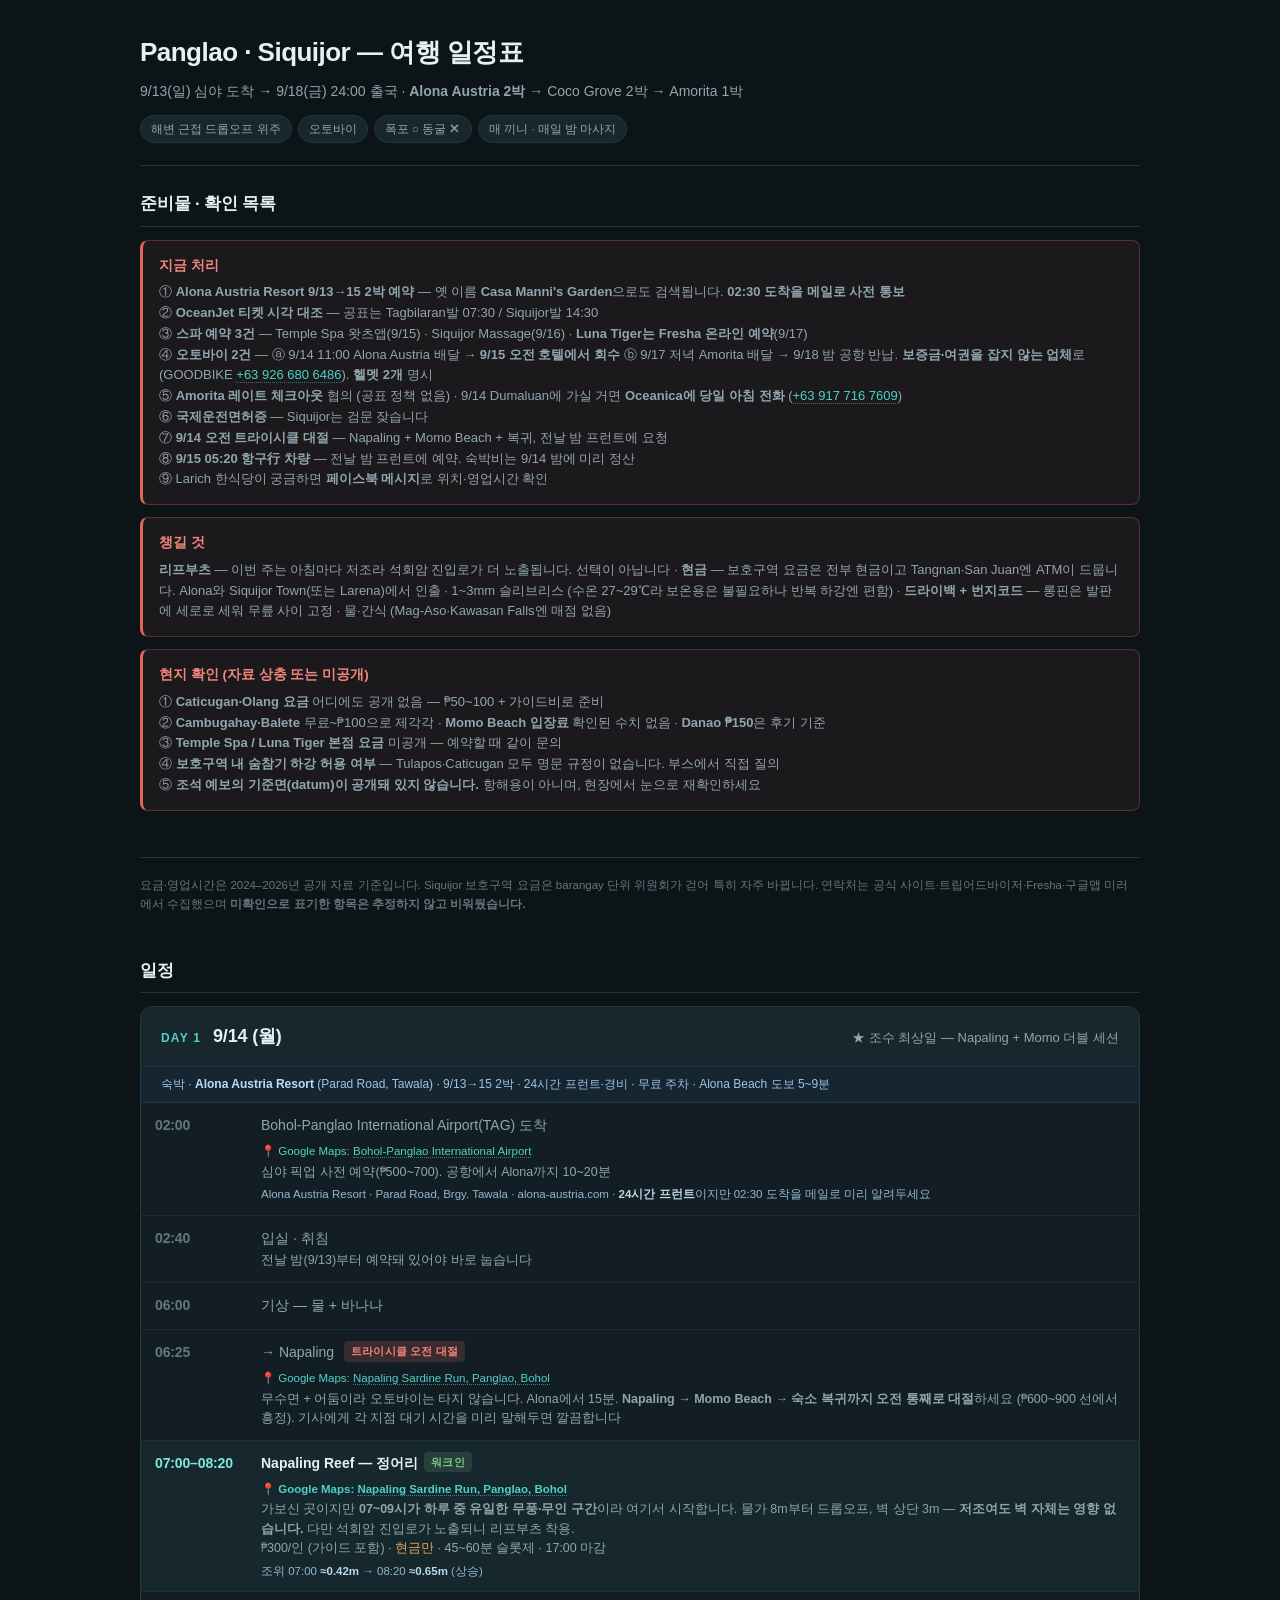
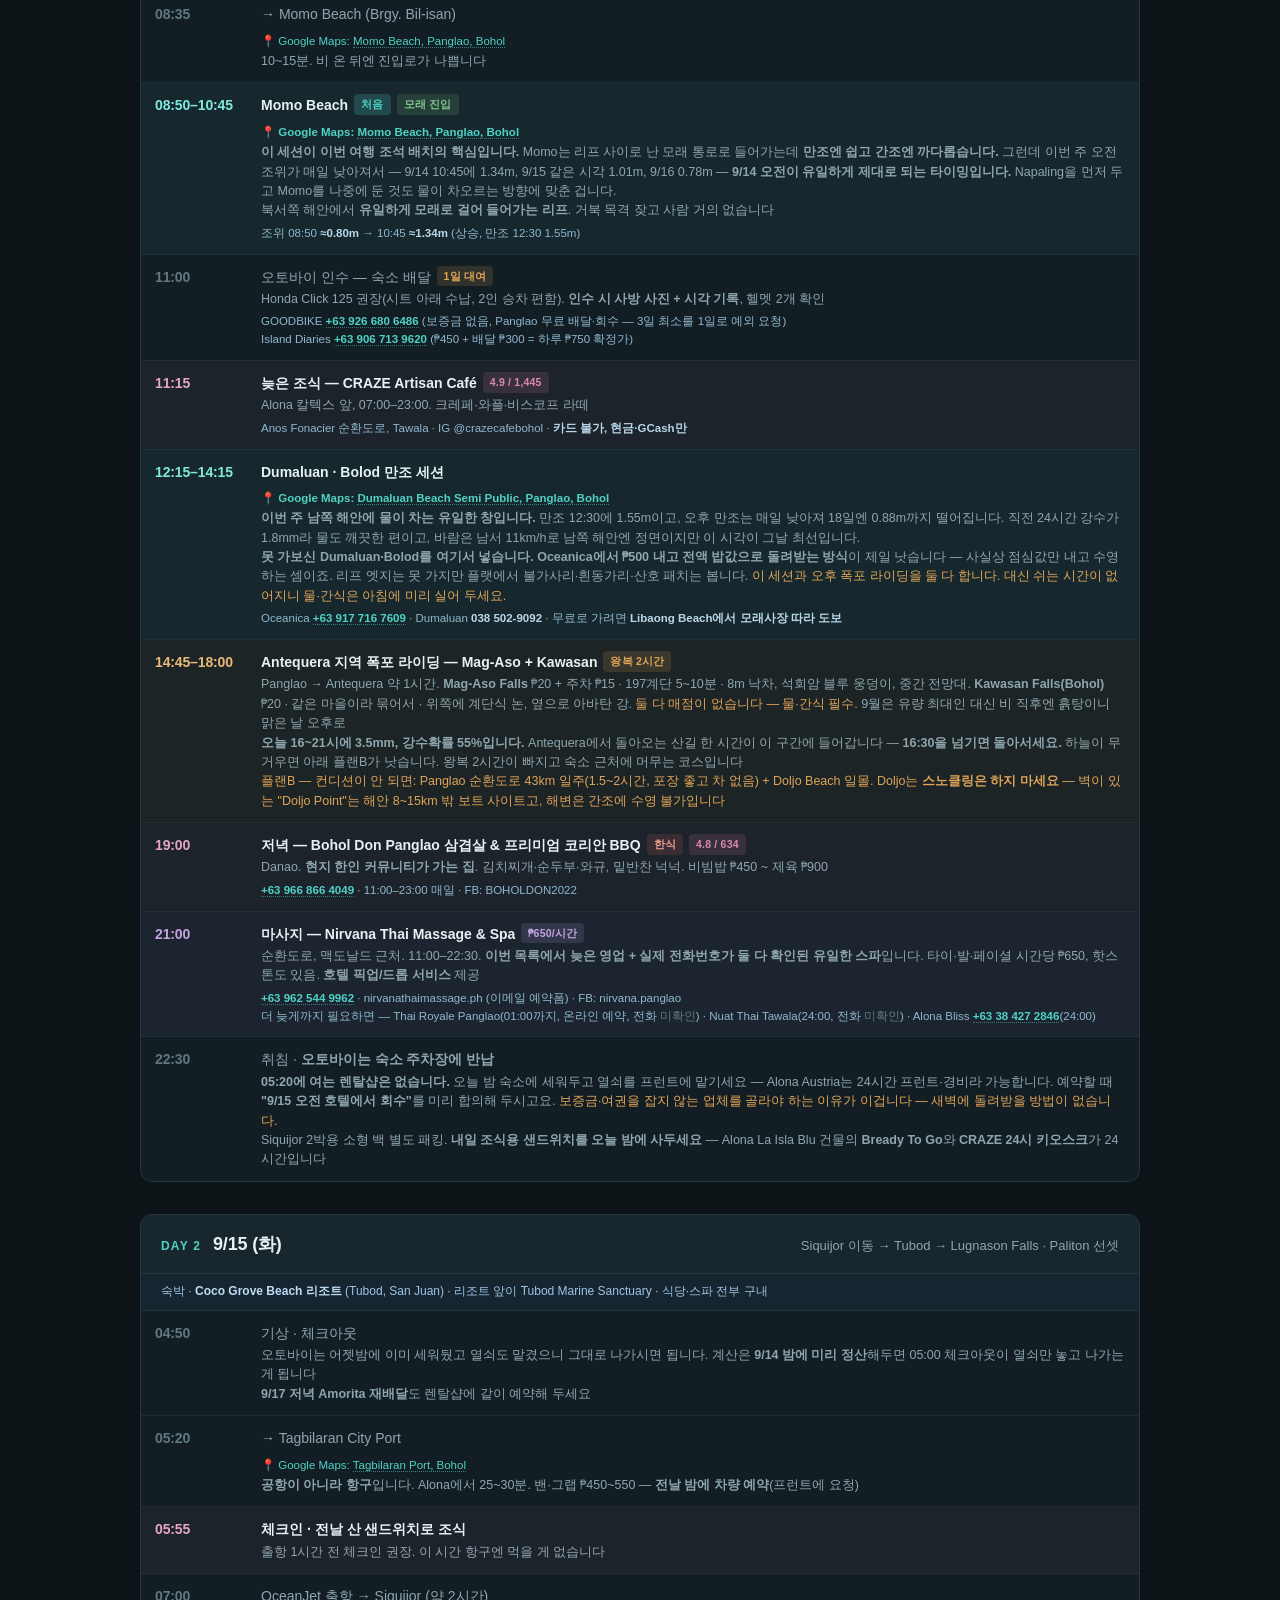
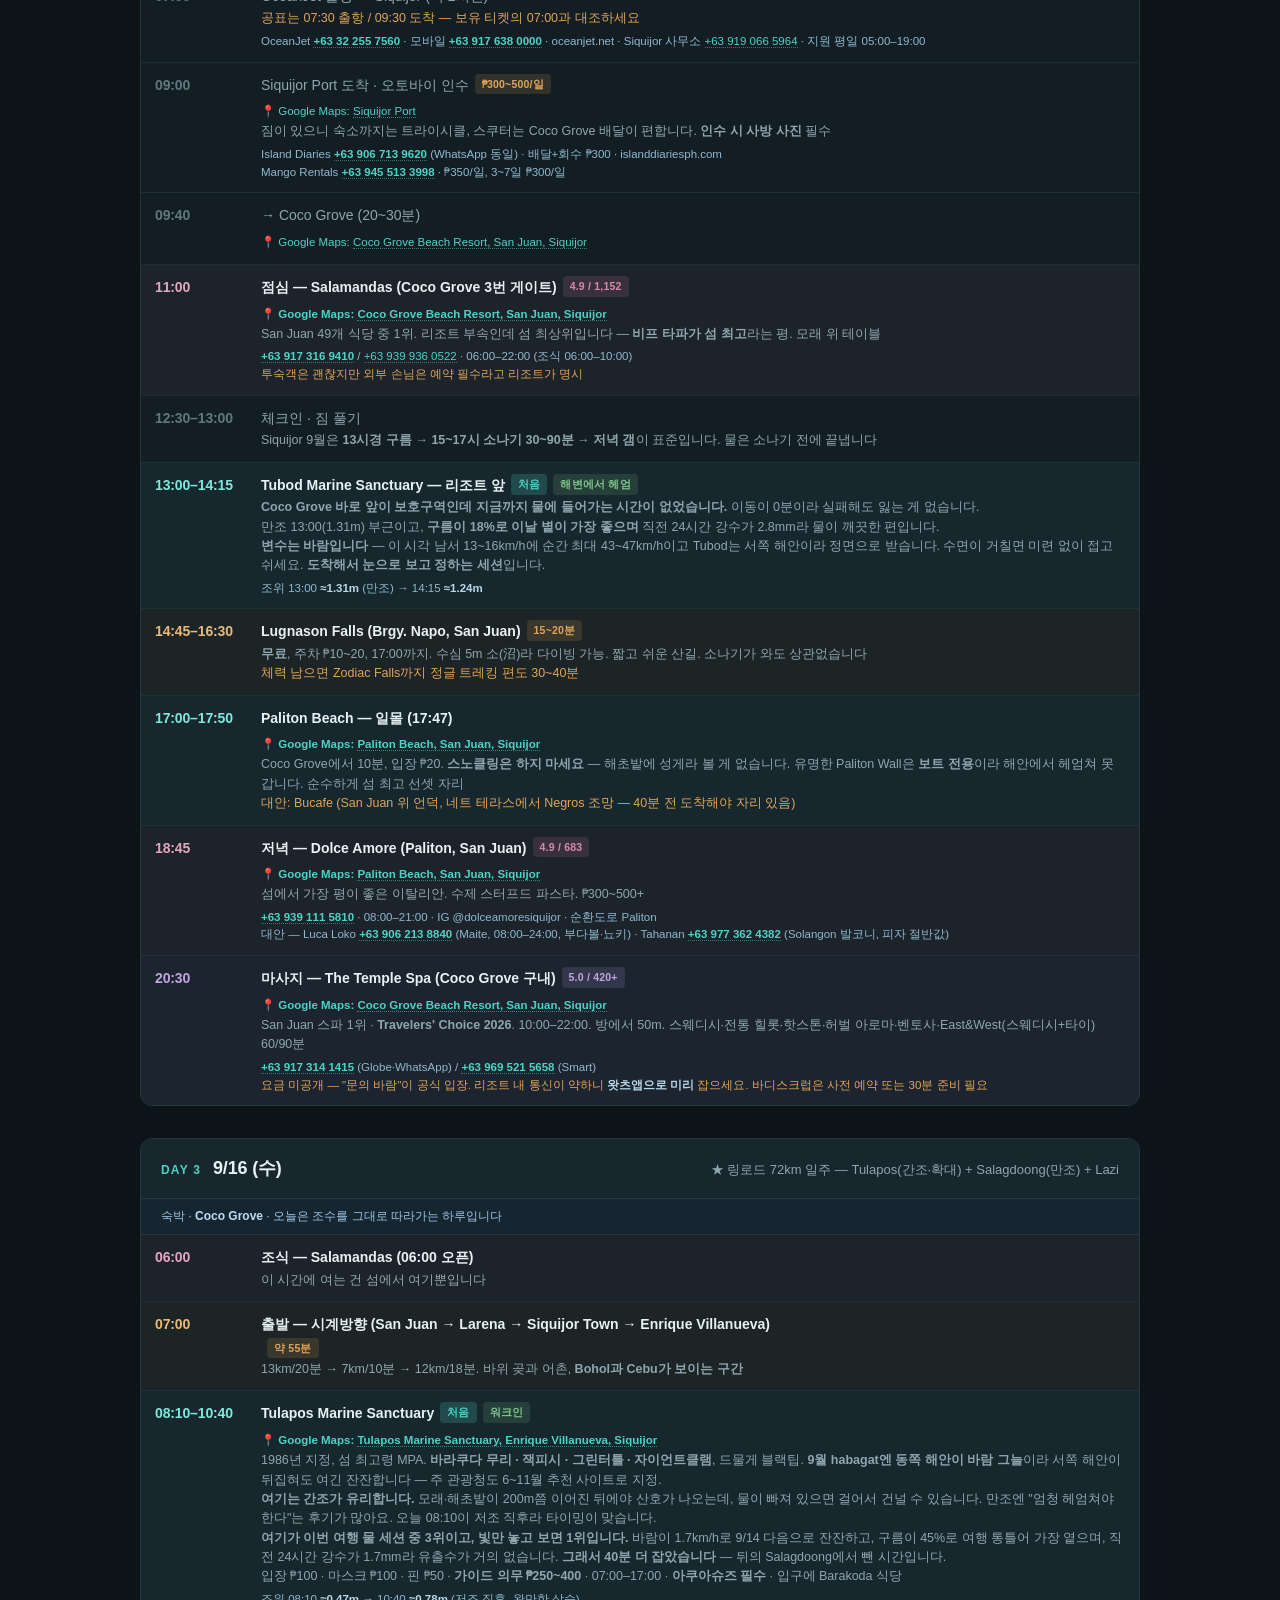
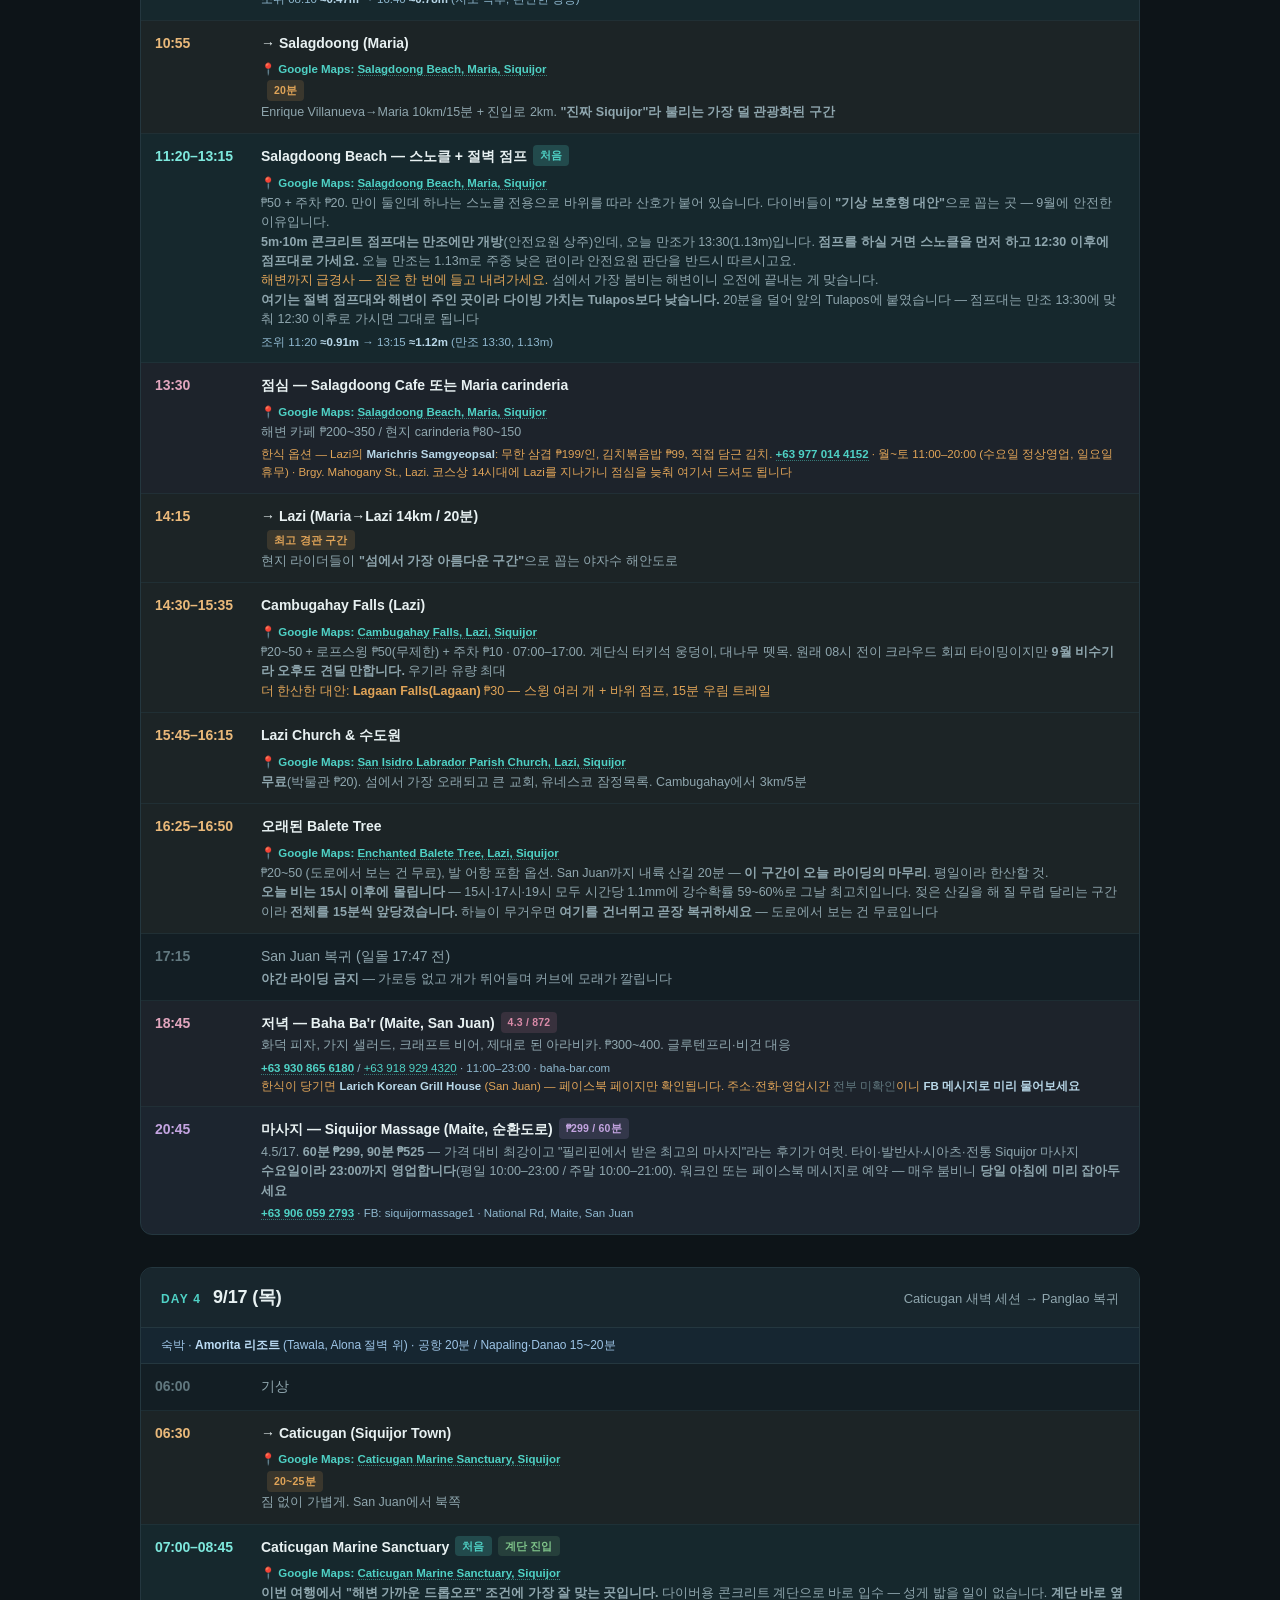
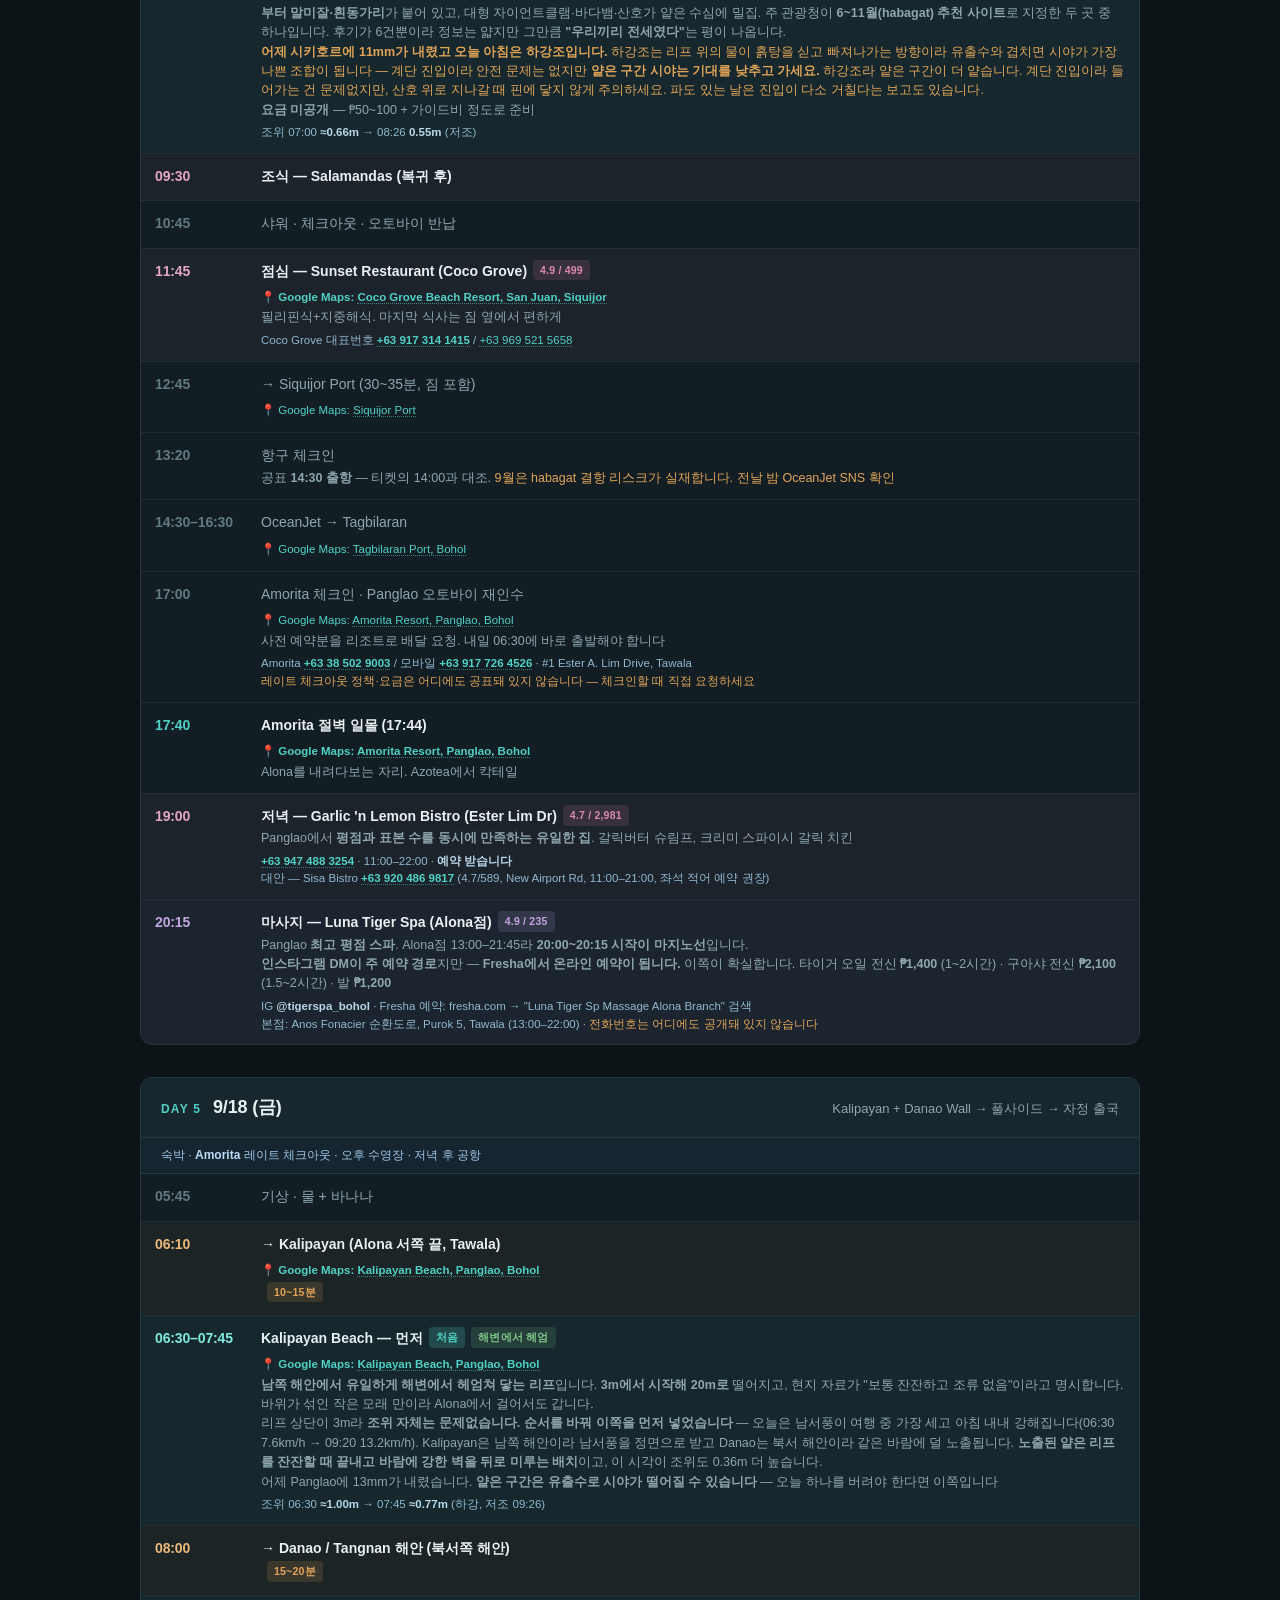
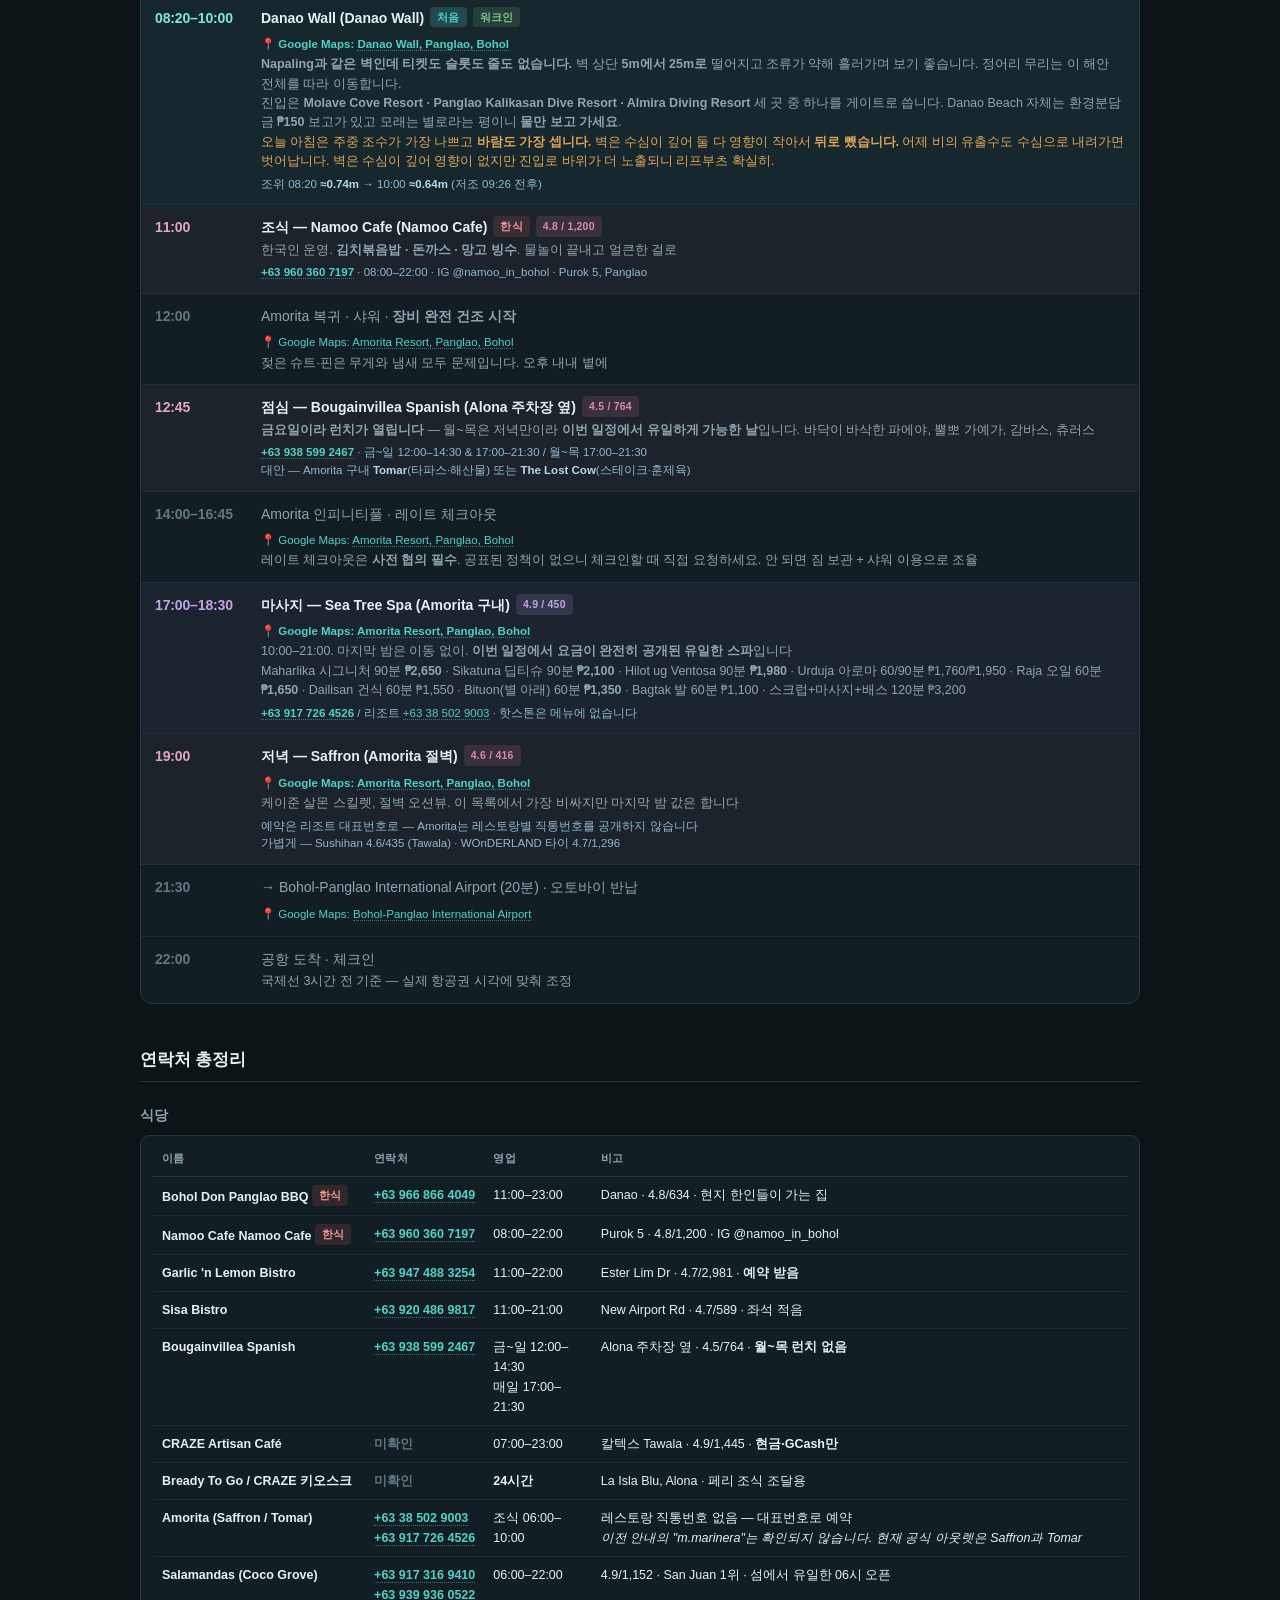
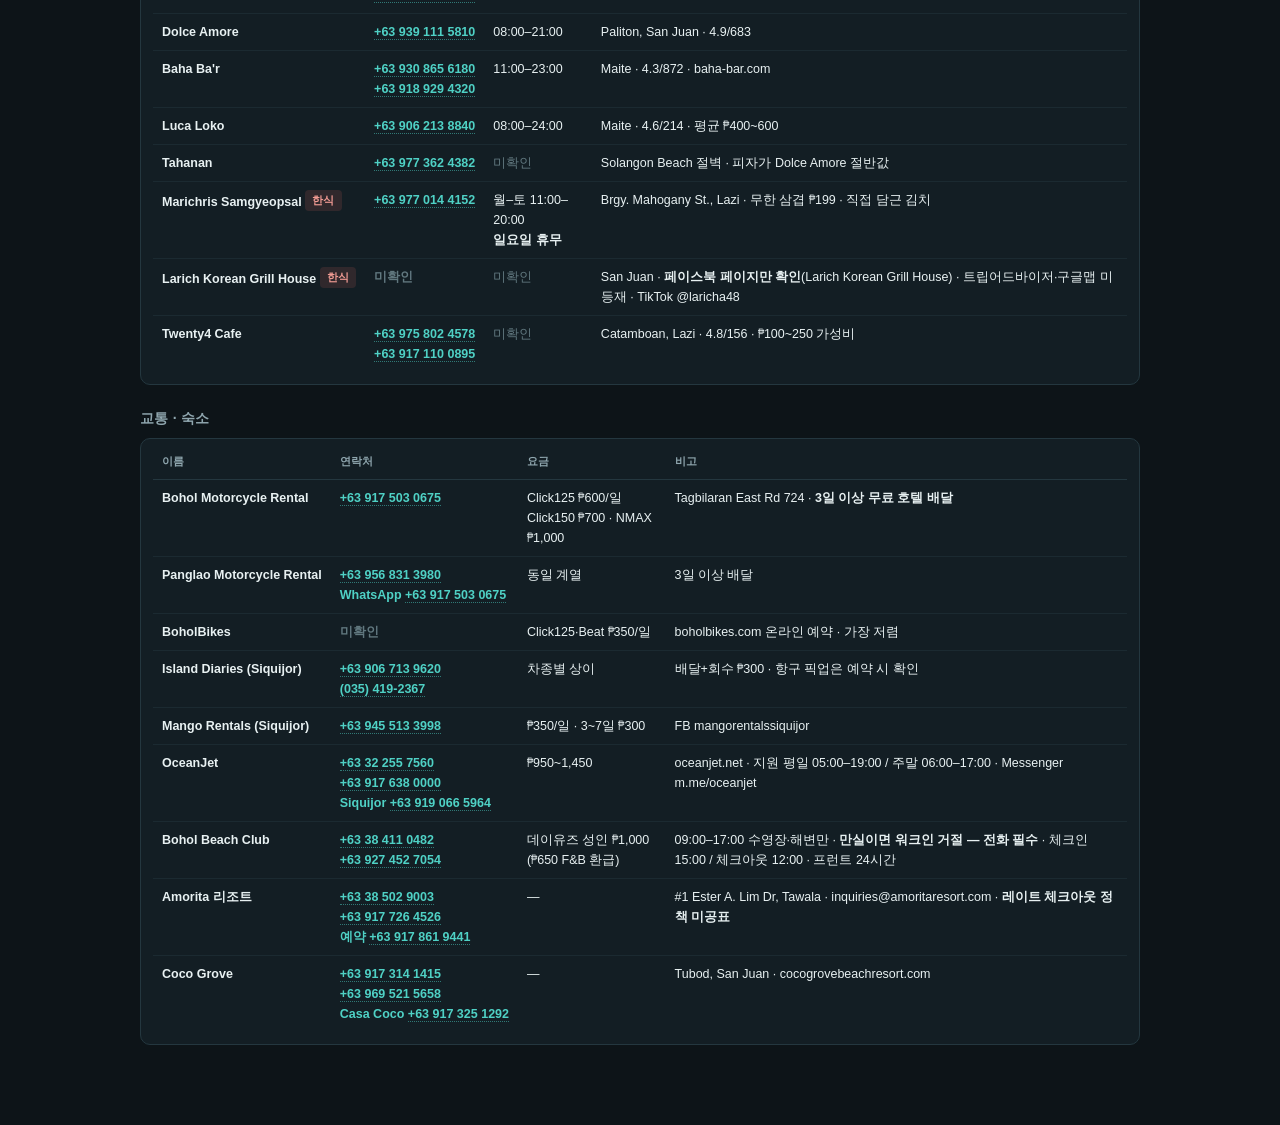
==== commit cb82ec22: "프리다이빙 기준으로 물 세션 재배치 — 조위·바람·직전 강우 반영 9/18: Kalipayan을 06:30으로 앞당기고 Danao Wall을 08:20으로 옮김.   남서풍이 아침" ====
--- a/index.html
+++ b/index.html
@@ -252,15 +252,15 @@
     <span class="ct">조위 08:50 <b>≈0.80m</b> → 10:45 <b>≈1.34m</b> (상승, 만조 12:30 1.55m)</span></div></td></tr>
     <tr class="move"><td class="t">11:00</td><td><span class="place">오토바이 인수 — 숙소 배달<span class="pill p-moto">1일 대여</span></span><div class="note">Honda Click 125 권장(시트 아래 수납, 2인 승차 편함). <b>인수 시 사방 사진 + 시각 기록</b>, 헬멧 2개 확인<span class="ct">GOODBIKE <b><a class="tel" href="tel:+639266806486">+63 926 680 6486</a></b> (보증금 없음, Panglao 무료 배달·회수 — 3일 최소를 1일로 예외 요청)<br>Island Diaries <b><a class="tel" href="tel:+639067139620">+63 906 713 9620</a></b> (₱450 + 배달 ₱300 = 하루 ₱750 확정가)</span></div></td></tr>
     <tr class="food"><td class="t">11:15</td><td><span class="place">늦은 조식 — CRAZE Artisan Café<span class="pill p-food">4.9 / 1,445</span></span><div class="note">Alona 칼텍스 앞, 07:00–23:00. 크레페·와플·비스코프 라떼<span class="ct">Anos Fonacier 순환도로, Tawala · IG @crazecafebohol · <b>카드 불가, 현금·GCash만</b></span></div></td></tr>
-    <tr class="rest"><td class="t">12:15–14:15</td><td><span class="place">수면 보충 — 또는 Dumaluan 만조 세션<span class="pill p-tide">만조 12:30</span></span><div class="note">누적 수면부채가 이번 일정 최대 리스크라 원칙은 자는 겁니다. 다만—<br>
-    <b>못 가보신 Dumaluan·Bolod를 넣으실 거면 이 시간이 이번 주 유일한 창입니다.</b> 만조 12:30(1.55m)이고, 오후 만조는 매일 낮아져서 18일엔 0.88m까지 떨어집니다.
+    <tr class="hero"><td class="t">12:15–14:15</td><td><span class="place">Dumaluan · Bolod 만조 세션<span class="pill p-tide">만조 12:30</span></span><div class="note"><b>이번 주 남쪽 해안에 물이 차는 유일한 창입니다.</b> 만조 12:30에 1.55m이고, 오후 만조는 매일 낮아져 18일엔 0.88m까지 떨어집니다. 직전 24시간 강수가 1.8mm라 물도 깨끗한 편이고, 바람은 남서 11km/h로 남쪽 해안엔 정면이지만 이 시각이 그날 최선입니다.<br>
+    <b>못 가보신 Dumaluan·Bolod를 여기서 넣습니다.</b>
     <b>Oceanica에서 ₱500 내고 전액 밥값으로 돌려받는 방식</b>이 제일 낫습니다 — 사실상 점심값만 내고 수영하는 셈이죠. 리프 엣지는 못 가지만 플랫에서 불가사리·흰동가리·산호 패치는 봅니다.
-    <em>대신 오후 폭포 라이딩은 포기하고 Panglao 순환도로 일주(플랜B)로 바꾸세요. 잠 없이 둘 다는 무리입니다.</em>
+    <em>이 세션과 오후 폭포 라이딩을 둘 다 합니다. 대신 쉬는 시간이 없어지니 물·간식은 아침에 미리 실어 두세요.</em>
     <span class="ct">Oceanica <b><a class="tel" href="tel:+639177167609">+63 917 716 7609</a></b> · Dumaluan <b>038 502-9092</b> · 무료로 가려면 <b>Libaong Beach에서 모래사장 따라 도보</b></span></div></td></tr>
     <tr class="ride"><td class="t">14:45–18:00</td><td><span class="place">Antequera 지역 폭포 라이딩 — Mag-Aso + Kawasan<span class="pill p-moto">왕복 2시간</span></span><div class="note">Panglao → Antequera 약 1시간.
     <b>Mag-Aso Falls</b> ₱20 + 주차 ₱15 · 197계단 5~10분 · 8m 낙차, 석회암 블루 웅덩이, 중간 전망대.
     <b>Kawasan Falls(Bohol)</b> ₱20 · 같은 마을이라 묶어서 · 위쪽에 계단식 논, 옆으로 아바탄 강.
-    <em>둘 다 매점이 없습니다 — 물·간식 필수.</em> 9월은 유량 최대인 대신 비 직후엔 흙탕이니 맑은 날 오후로<br>
+    <em>둘 다 매점이 없습니다 — 물·간식 필수.</em> 9월은 유량 최대인 대신 비 직후엔 흙탕이니 맑은 날 오후로<br><b>오늘 16~21시에 3.5mm, 강수확률 55%입니다.</b> Antequera에서 돌아오는 산길 한 시간이 이 구간에 들어갑니다 — <b>16:30을 넘기면 돌아서세요.</b> 하늘이 무거우면 아래 플랜B가 낫습니다. 왕복 2시간이 빠지고 숙소 근처에 머무는 코스입니다<br>
     <span style="color:#e0a458">플랜B — 컨디션이 안 되면: Panglao 순환도로 43km 일주(1.5~2시간, 포장 좋고 차 없음) + Doljo Beach 일몰. Doljo는 <b>스노클링은 하지 마세요</b> — 벽이 있는 "Doljo Point"는 해안 8~15km 밖 보트 사이트고, 해변은 간조에 수영 불가입니다</span></div></td></tr>
     <tr class="food"><td class="t">19:00</td><td><span class="place">저녁 — Bohol Don Panglao 삼겹살 & 프리미엄 코리안 BBQ<span class="pill p-kr">한식</span><span class="pill p-food">4.8 / 634</span></span><div class="note">Danao. <b>현지 한인 커뮤니티가 가는 집</b>. 김치찌개·순두부·와규, 밑반찬 넉넉. 비빔밥 ₱450 ~ 제육 ₱900<span class="ct"><b><a class="tel" href="tel:+639668664049">+63 966 866 4049</a></b> · 11:00–23:00 매일 · FB: BOHOLDON2022</span></div></td></tr>
     <tr class="spa"><td class="t">21:00</td><td><span class="place">마사지 — Nirvana Thai Massage & Spa<span class="pill p-spa">₱650/시간</span></span><div class="note">순환도로, 맥도날드 근처. 11:00–22:30. <b>이번 목록에서 늦은 영업 + 실제 전화번호가 둘 다 확인된 유일한 스파</b>입니다. 타이·발·페이셜 시간당 ₱650, 핫스톤도 있음. <b>호텔 픽업/드롭 서비스</b> 제공<span class="ct"><b><a class="tel" href="tel:+639625449962">+63 962 544 9962</a></b> · nirvanathaimassage.ph (이메일 예약폼) · FB: nirvana.panglao<br>더 늦게까지 필요하면 — Thai Royale Panglao(01:00까지, 온라인 예약, 전화 <span class="nv">미확인</span>) · Nuat Thai Tawala(24:00, 전화 <span class="nv">미확인</span>) · Alona Bliss <b><a class="tel" href="tel:+63384272846">+63 38 427 2846</a></b>(24:00)</span></div></td></tr>
@@ -273,10 +273,10 @@
 <div class="day" id="d15">
   <div class="dayhead">
     <span class="dnum">DAY 2</span><span class="ddate">9/15 (화)</span>
-    <span class="dtheme">Siquijor 이동 → Lugnason Falls · Paliton 선셋</span>
+    <span class="dtheme">Siquijor 이동 → Tubod → Lugnason Falls · Paliton 선셋</span>
   </div>
   <div class="stay">숙박 · <b>Coco Grove Beach 리조트</b> (Tubod, San Juan) · 리조트 앞이 Tubod Marine Sanctuary · 식당·스파 전부 구내</div>
-  <div class="tideline">Siquijor · 만조 01:19 (1.74m) → 저조 <b>06:57 (0.43m)</b> → 만조 13:00 (1.31m) → 저조 18:14 · 오늘은 물놀이가 없어 조수 무관 · 일몰 17:47</div>
+  <div class="tideline">Siquijor · 만조 01:19 (1.74m) → 저조 <b>06:57 (0.43m)</b> → 만조 13:00 (1.31m) → 저조 18:14 · 오후 Tubod 세션이 만조 13:00에 걸립니다 · 일몰 17:47</div>
   <table class="sched">
     <tr class="rest"><td class="t">04:50</td><td><span class="place">기상 · 체크아웃</span><div class="note">오토바이는 어젯밤에 이미 세워뒀고 열쇠도 맡겼으니 그대로 나가시면 됩니다. 계산은 <b>9/14 밤에 미리 정산</b>해두면 05:00 체크아웃이 열쇠만 놓고 나가는 게 됩니다<br><b>9/17 저녁 Amorita 재배달</b>도 렌탈샵에 같이 예약해 두세요</div></td></tr>
     <tr class="move"><td class="t">05:20</td><td><span class="place">→ Tagbilaran City Port</span><div class="note"><b>공항이 아니라 항구</b>입니다. Alona에서 25~30분. 밴·그랩 ₱450~550 — <b>전날 밤에 차량 예약</b>(프런트에 요청)</div></td></tr>
@@ -285,7 +285,8 @@
     <tr class="move"><td class="t">09:00</td><td><span class="place">Siquijor Port 도착 · 오토바이 인수<span class="pill p-moto">₱300~500/일</span></span><div class="note">짐이 있으니 숙소까지는 트라이시클, 스쿠터는 Coco Grove 배달이 편합니다. <b>인수 시 사방 사진</b> 필수<span class="ct">Island Diaries <b><a class="tel" href="tel:+639067139620">+63 906 713 9620</a></b> (WhatsApp 동일) · 배달+회수 ₱300 · islanddiariesph.com<br>Mango Rentals <b><a class="tel" href="tel:+639455133998">+63 945 513 3998</a></b> · ₱350/일, 3~7일 ₱300/일</span></div></td></tr>
     <tr class="move"><td class="t">09:40</td><td><span class="place">→ Coco Grove (20~30분)</span></td></tr>
     <tr class="food"><td class="t">11:00</td><td><span class="place">점심 — Salamandas (Coco Grove 3번 게이트)<span class="pill p-food">4.9 / 1,152</span></span><div class="note">San Juan 49개 식당 중 1위. 리조트 부속인데 섬 최상위입니다 — <b>비프 타파가 섬 최고</b>라는 평. 모래 위 테이블<span class="ct"><b><a class="tel" href="tel:+639173169410">+63 917 316 9410</a></b> / <a class="tel" href="tel:+639399360522">+63 939 936 0522</a> · 06:00–22:00 (조식 06:00–10:00)<br><em>투숙객은 괜찮지만 외부 손님은 예약 필수라고 리조트가 명시</em></span></div></td></tr>
-    <tr class="rest"><td class="t">12:30–14:15</td><td><span class="place">체크인 · 휴식</span><div class="note">Siquijor 9월은 <b>13시경 구름 → 15~17시 소나기 30~90분 → 저녁 갬</b>이 표준입니다. 오후에 물놀이를 넣지 않는 이유</div></td></tr>
+    <tr class="rest"><td class="t">12:30–13:00</td><td><span class="place">체크인 · 짐 풀기</span><div class="note">Siquijor 9월은 <b>13시경 구름 → 15~17시 소나기 30~90분 → 저녁 갬</b>이 표준입니다. 물은 소나기 전에 끝냅니다</div></td></tr>
+    <tr class="hero"><td class="t">13:00–14:15</td><td><span class="place">Tubod Marine Sanctuary — 리조트 앞<span class="pill p-new">처음</span><span class="pill p-shore">해변에서 헤엄</span></span><div class="note"><b>Coco Grove 바로 앞이 보호구역인데 지금까지 물에 들어가는 시간이 없었습니다.</b> 이동이 0분이라 실패해도 잃는 게 없습니다.<br>만조 13:00(1.31m) 부근이고, <b>구름이 18%로 이날 볕이 가장 좋으며</b> 직전 24시간 강수가 2.8mm라 물이 깨끗한 편입니다.<br><b>변수는 바람입니다</b> — 이 시각 남서 13~16km/h에 순간 최대 43~47km/h이고 Tubod는 서쪽 해안이라 정면으로 받습니다. 수면이 거칠면 미련 없이 접고 쉬세요. <b>도착해서 눈으로 보고 정하는 세션</b>입니다.<br><span class="ct">조위 13:00 <b>≈1.31m</b> (만조) → 14:15 <b>≈1.24m</b></span></div></td></tr>
     <tr class="ride"><td class="t">14:45–16:30</td><td><span class="place">Lugnason Falls (Brgy. Napo, San Juan)<span class="pill p-moto">15~20분</span></span><div class="note"><b>무료</b>, 주차 ₱10~20, 17:00까지. 수심 5m 소(沼)라 다이빙 가능. 짧고 쉬운 산길. 소나기가 와도 상관없습니다<br><em>체력 남으면 Zodiac Falls까지 정글 트레킹 편도 30~40분</em></div></td></tr>
     <tr class="hero"><td class="t">17:00–17:50</td><td><span class="place">Paliton Beach — 일몰 (17:47)</span><div class="note">Coco Grove에서 10분, 입장 ₱20. <b>스노클링은 하지 마세요</b> — 해초밭에 성게라 볼 게 없습니다. 유명한 Paliton Wall은 <b>보트 전용</b>이라 해안에서 헤엄쳐 못 갑니다. 순수하게 섬 최고 선셋 자리<br><em>대안: Bucafe (San Juan 위 언덕, 네트 테라스에서 Negros 조망 — 40분 전 도착해야 자리 있음)</em></div></td></tr>
     <tr class="food"><td class="t">18:45</td><td><span class="place">저녁 — Dolce Amore (Paliton, San Juan)<span class="pill p-food">4.9 / 683</span></span><div class="note">섬에서 가장 평이 좋은 이탈리안. 수제 스터프드 파스타. ₱300~500+<span class="ct"><b><a class="tel" href="tel:+639391115810">+63 939 111 5810</a></b> · 08:00–21:00 · IG @dolceamoresiquijor · 순환도로 Paliton<br>대안 — Luca Loko <b><a class="tel" href="tel:+639062138840">+63 906 213 8840</a></b> (Maite, 08:00–24:00, 부다볼·뇨키) · Tahanan <b><a class="tel" href="tel:+639773624382">+63 977 362 4382</a></b> (Solangon 발코니, 피자 절반값)</span></div></td></tr>
@@ -297,29 +298,29 @@
 <div class="day" id="d16">
   <div class="dayhead">
     <span class="dnum">DAY 3</span><span class="ddate">9/16 (수)</span>
-    <span class="dtheme">★ 링로드 72km 일주 — Tulapos(간조) + Salagdoong(만조) + Lazi</span>
+    <span class="dtheme">★ 링로드 72km 일주 — Tulapos(간조·확대) + Salagdoong(만조) + Lazi</span>
   </div>
   <div class="stay">숙박 · <b>Coco Grove</b> · 오늘은 조수를 그대로 따라가는 하루입니다</div>
   <div class="tideline">Siquijor · 저조 <b>07:39 (0.46m)</b> → 만조 <b>13:30 (1.13m)</b> → 저조 18:21 · <b>오전 저조 = Tulapos 유리 / 오후 만조 = Salagdoong 점프대 유리</b> · 일몰 17:47</div>
   <table class="sched">
     <tr class="food"><td class="t">06:00</td><td><span class="place">조식 — Salamandas (06:00 오픈)</span><div class="note">이 시간에 여는 건 섬에서 여기뿐입니다</div></td></tr>
     <tr class="ride"><td class="t">07:00</td><td><span class="place">출발 — 시계방향 (San Juan → Larena → Siquijor Town → Enrique Villanueva)</span><span class="pill p-moto">약 55분</span><div class="note">13km/20분 → 7km/10분 → 12km/18분. 바위 곶과 어촌, <b>Bohol과 Cebu가 보이는 구간</b></div></td></tr>
-    <tr class="hero"><td class="t">08:10–10:00</td><td><span class="place">Tulapos Marine Sanctuary<span class="pill p-new">처음</span><span class="pill p-shore">워크인</span><span class="pill p-tide">간조가 유리</span></span><div class="note">1986년 지정, 섬 최고령 MPA. <b>바라쿠다 무리 · 잭피시 · 그린터틀 · 자이언트클램</b>, 드물게 블랙팁.
+    <tr class="hero"><td class="t">08:10–10:40</td><td><span class="place">Tulapos Marine Sanctuary<span class="pill p-new">처음</span><span class="pill p-shore">워크인</span><span class="pill p-tide">간조가 유리</span></span><div class="note">1986년 지정, 섬 최고령 MPA. <b>바라쿠다 무리 · 잭피시 · 그린터틀 · 자이언트클램</b>, 드물게 블랙팁.
     <b>9월 habagat엔 동쪽 해안이 바람 그늘</b>이라 서쪽 해안이 뒤집혀도 여긴 잔잔합니다 — 주 관광청도 6~11월 추천 사이트로 지정.<br>
-    <b>여기는 간조가 유리합니다.</b> 모래·해초밭이 200m쯤 이어진 뒤에야 산호가 나오는데, 물이 빠져 있으면 걸어서 건널 수 있습니다. 만조엔 "엄청 헤엄쳐야 한다"는 후기가 많아요. 오늘 08:10이 저조 직후라 타이밍이 맞습니다.<br>
+    <b>여기는 간조가 유리합니다.</b> 모래·해초밭이 200m쯤 이어진 뒤에야 산호가 나오는데, 물이 빠져 있으면 걸어서 건널 수 있습니다. 만조엔 "엄청 헤엄쳐야 한다"는 후기가 많아요. 오늘 08:10이 저조 직후라 타이밍이 맞습니다.<br><b>여기가 이번 여행 물 세션 중 3위이고, 빛만 놓고 보면 1위입니다.</b> 바람이 1.7km/h로 9/14 다음으로 잔잔하고, 구름이 45%로 여행 통틀어 가장 옅으며, 직전 24시간 강수가 1.7mm라 유출수가 거의 없습니다. <b>그래서 40분 더 잡았습니다</b> — 뒤의 Salagdoong에서 뺀 시간입니다.<br>
     입장 ₱100 · 마스크 ₱100 · 핀 ₱50 · <b>가이드 의무 ₱250~400</b> · 07:00–17:00 · <b>아쿠아슈즈 필수</b> · 입구에 Barakoda 식당
-    <span class="ct">조위 08:10 <b>≈0.47m</b> → 10:00 <b>≈0.69m</b> (저조 직후, 완만한 상승)</span></div></td></tr>
-    <tr class="ride"><td class="t">10:20</td><td><span class="place">→ Salagdoong (Maria)</span><span class="pill p-moto">20분</span><div class="note">Enrique Villanueva→Maria 10km/15분 + 진입로 2km. <b>"진짜 Siquijor"라 불리는 가장 덜 관광화된 구간</b></div></td></tr>
-    <tr class="hero"><td class="t">11:00–13:15</td><td><span class="place">Salagdoong Beach — 스노클 + 절벽 점프<span class="pill p-new">처음</span><span class="pill p-tide">만조 필요</span></span><div class="note">₱50 + 주차 ₱20. 만이 둘인데 하나는 스노클 전용으로 바위를 따라 산호가 붙어 있습니다. 다이버들이 <b>"기상 보호형 대안"</b>으로 꼽는 곳 — 9월에 안전한 이유입니다.<br>
+    <span class="ct">조위 08:10 <b>≈0.47m</b> → 10:40 <b>≈0.78m</b> (저조 직후, 완만한 상승)</span></div></td></tr>
+    <tr class="ride"><td class="t">10:55</td><td><span class="place">→ Salagdoong (Maria)</span><span class="pill p-moto">20분</span><div class="note">Enrique Villanueva→Maria 10km/15분 + 진입로 2km. <b>"진짜 Siquijor"라 불리는 가장 덜 관광화된 구간</b></div></td></tr>
+    <tr class="hero"><td class="t">11:20–13:15</td><td><span class="place">Salagdoong Beach — 스노클 + 절벽 점프<span class="pill p-new">처음</span><span class="pill p-tide">만조 필요</span></span><div class="note">₱50 + 주차 ₱20. 만이 둘인데 하나는 스노클 전용으로 바위를 따라 산호가 붙어 있습니다. 다이버들이 <b>"기상 보호형 대안"</b>으로 꼽는 곳 — 9월에 안전한 이유입니다.<br>
     <b>5m·10m 콘크리트 점프대는 만조에만 개방</b>(안전요원 상주)인데, 오늘 만조가 13:30(1.13m)입니다. <b>점프를 하실 거면 스노클을 먼저 하고 12:30 이후에 점프대로 가세요.</b> 오늘 만조는 1.13m로 주중 낮은 편이라 안전요원 판단을 반드시 따르시고요.<br>
-    <em>해변까지 급경사 — 짐은 한 번에 들고 내려가세요.</em> 섬에서 가장 붐비는 해변이니 오전에 끝내는 게 맞습니다
-    <span class="ct">조위 11:00 <b>≈0.87m</b> → 13:15 <b>≈1.12m</b> (만조 13:30, 1.13m)</span></div></td></tr>
+    <em>해변까지 급경사 — 짐은 한 번에 들고 내려가세요.</em> 섬에서 가장 붐비는 해변이니 오전에 끝내는 게 맞습니다.<br><b>여기는 절벽 점프대와 해변이 주인 곳이라 다이빙 가치는 Tulapos보다 낮습니다.</b> 20분을 덜어 앞의 Tulapos에 붙였습니다 — 점프대는 만조 13:30에 맞춰 12:30 이후로 가시면 그대로 됩니다
+    <span class="ct">조위 11:20 <b>≈0.91m</b> → 13:15 <b>≈1.12m</b> (만조 13:30, 1.13m)</span></div></td></tr>
     <tr class="food"><td class="t">13:30</td><td><span class="place">점심 — Salagdoong Cafe 또는 Maria carinderia</span><div class="note">해변 카페 ₱200~350 / 현지 carinderia ₱80~150<span class="ct"><em>한식 옵션 — Lazi의 <b>Marichris Samgyeopsal</b>: 무한 삼겹 ₱199/인, 김치볶음밥 ₱99, 직접 담근 김치. <b><a class="tel" href="tel:+639770144152">+63 977 014 4152</a></b> · 월~토 11:00–20:00 (수요일 정상영업, 일요일 휴무) · Brgy. Mahogany St., Lazi. 코스상 14시대에 Lazi를 지나가니 점심을 늦춰 여기서 드셔도 됩니다</em></span></div></td></tr>
     <tr class="ride"><td class="t">14:15</td><td><span class="place">→ Lazi (Maria→Lazi 14km / 20분)</span><span class="pill p-moto">최고 경관 구간</span><div class="note">현지 라이더들이 <b>"섬에서 가장 아름다운 구간"</b>으로 꼽는 야자수 해안도로</div></td></tr>
-    <tr class="ride"><td class="t">14:45–15:50</td><td><span class="place">Cambugahay Falls (Lazi)</span><div class="note">₱20~50 + 로프스윙 ₱50(무제한) + 주차 ₱10 · 07:00–17:00. 계단식 터키석 웅덩이, 대나무 뗏목. 원래 08시 전이 크라우드 회피 타이밍이지만 <b>9월 비수기라 오후도 견딜 만합니다.</b> 우기라 유량 최대<br><em>더 한산한 대안: <b>Lagaan Falls(Lagaan)</b> ₱30 — 스윙 여러 개 + 바위 점프, 15분 우림 트레일</em></div></td></tr>
-    <tr class="ride"><td class="t">16:00–16:30</td><td><span class="place">Lazi Church & 수도원</span><div class="note"><b>무료</b>(박물관 ₱20). 섬에서 가장 오래되고 큰 교회, 유네스코 잠정목록. Cambugahay에서 3km/5분</div></td></tr>
-    <tr class="ride"><td class="t">16:45–17:10</td><td><span class="place">오래된 Balete Tree</span><div class="note">₱20~50 (도로에서 보는 건 무료), 발 어항 포함 옵션. San Juan까지 내륙 산길 20분 — <b>이 구간이 오늘 라이딩의 마무리</b>. 평일이라 한산할 것</div></td></tr>
-    <tr class="move"><td class="t">17:35</td><td><span class="place">San Juan 복귀 (일몰 17:47 전)</span><div class="note"><b>야간 라이딩 금지</b> — 가로등 없고 개가 뛰어들며 커브에 모래가 깔립니다</div></td></tr>
+    <tr class="ride"><td class="t">14:30–15:35</td><td><span class="place">Cambugahay Falls (Lazi)</span><div class="note">₱20~50 + 로프스윙 ₱50(무제한) + 주차 ₱10 · 07:00–17:00. 계단식 터키석 웅덩이, 대나무 뗏목. 원래 08시 전이 크라우드 회피 타이밍이지만 <b>9월 비수기라 오후도 견딜 만합니다.</b> 우기라 유량 최대<br><em>더 한산한 대안: <b>Lagaan Falls(Lagaan)</b> ₱30 — 스윙 여러 개 + 바위 점프, 15분 우림 트레일</em></div></td></tr>
+    <tr class="ride"><td class="t">15:45–16:15</td><td><span class="place">Lazi Church & 수도원</span><div class="note"><b>무료</b>(박물관 ₱20). 섬에서 가장 오래되고 큰 교회, 유네스코 잠정목록. Cambugahay에서 3km/5분</div></td></tr>
+    <tr class="ride"><td class="t">16:25–16:50</td><td><span class="place">오래된 Balete Tree</span><div class="note">₱20~50 (도로에서 보는 건 무료), 발 어항 포함 옵션. San Juan까지 내륙 산길 20분 — <b>이 구간이 오늘 라이딩의 마무리</b>. 평일이라 한산할 것.<br><b>오늘 비는 15시 이후에 몰립니다</b> — 15시·17시·19시 모두 시간당 1.1mm에 강수확률 59~60%로 그날 최고치입니다. 젖은 산길을 해 질 무렵 달리는 구간이라 <b>전체를 15분씩 앞당겼습니다.</b> 하늘이 무거우면 <b>여기를 건너뛰고 곧장 복귀하세요</b> — 도로에서 보는 건 무료입니다</div></td></tr>
+    <tr class="move"><td class="t">17:15</td><td><span class="place">San Juan 복귀 (일몰 17:47 전)</span><div class="note"><b>야간 라이딩 금지</b> — 가로등 없고 개가 뛰어들며 커브에 모래가 깔립니다</div></td></tr>
     <tr class="food"><td class="t">18:45</td><td><span class="place">저녁 — Baha Ba'r (Maite, San Juan)<span class="pill p-food">4.3 / 872</span></span><div class="note">화덕 피자, 가지 샐러드, 크래프트 비어, 제대로 된 아라비카. ₱300~400. 글루텐프리·비건 대응<span class="ct"><b><a class="tel" href="tel:+639308656180">+63 930 865 6180</a></b> / <a class="tel" href="tel:+639189294320">+63 918 929 4320</a> · 11:00–23:00 · baha-bar.com<br><em>한식이 당기면 <b>Larich Korean Grill House</b> (San Juan) — 페이스북 페이지만 확인됩니다. 주소·전화·영업시간 <span class="nv">전부 미확인</span>이니 <b>FB 메시지로 미리 물어보세요</b></em></span></div></td></tr>
     <tr class="spa"><td class="t">20:45</td><td><span class="place">마사지 — Siquijor Massage (Maite, 순환도로)<span class="pill p-spa">₱299 / 60분</span></span><div class="note">4.5/17. <b>60분 ₱299, 90분 ₱525</b> — 가격 대비 최강이고 "필리핀에서 받은 최고의 마사지"라는 후기가 여럿. 타이·발반사·시아츠·전통 Siquijor 마사지<br><b>수요일이라 23:00까지 영업합니다</b>(평일 10:00–23:00 / 주말 10:00–21:00). 워크인 또는 페이스북 메시지로 예약 — 매우 붐비니 <b>당일 아침에 미리 잡아두세요</b><span class="ct"><b><a class="tel" href="tel:+639060592793">+63 906 059 2793</a></b> · FB: siquijormassage1 · National Rd, Maite, San Juan</span></div></td></tr>
   </table>
@@ -339,7 +340,7 @@
     <tr class="hero"><td class="t">07:00–08:45</td><td><span class="place">Caticugan Marine Sanctuary<span class="pill p-new">처음</span><span class="pill p-shore">계단 진입</span></span><div class="note"><b>이번 여행에서 "해변 가까운 드롭오프" 조건에 가장 잘 맞는 곳입니다.</b>
     다이버용 콘크리트 계단으로 바로 입수 — 성게 밟을 일이 없습니다. <b>계단 바로 옆부터 말미잘·흰동가리</b>가 붙어 있고, 대형 자이언트클램·바다뱀·산호가 얕은 수심에 밀집.
     주 관광청이 <b>6~11월(habagat) 추천 사이트</b>로 지정한 두 곳 중 하나입니다. 후기가 6건뿐이라 정보는 얇지만 그만큼 <b>"우리끼리 전세였다"</b>는 평이 나옵니다.<br>
-    <em>오늘 아침은 하강조라 얕은 구간이 더 얕습니다. 계단 진입이라 들어가는 건 문제없지만, 산호 위로 지나갈 때 핀에 닿지 않게 주의하세요. 파도 있는 날은 진입이 다소 거칠다는 보고도 있습니다.</em><br>
+    <em><b>어제 시키호르에 11mm가 내렸고 오늘 아침은 하강조입니다.</b> 하강조는 리프 위의 물이 흙탕을 싣고 빠져나가는 방향이라 유출수와 겹치면 시야가 가장 나쁜 조합이 됩니다 — 계단 진입이라 안전 문제는 없지만 <b>얕은 구간 시야는 기대를 낮추고 가세요.</b> 하강조라 얕은 구간이 더 얕습니다. 계단 진입이라 들어가는 건 문제없지만, 산호 위로 지나갈 때 핀에 닿지 않게 주의하세요. 파도 있는 날은 진입이 다소 거칠다는 보고도 있습니다.</em><br>
     <b>요금 미공개</b> — ₱50~100 + 가이드비 정도로 준비
     <span class="ct">조위 07:00 <b>≈0.66m</b> → 08:26 <b>0.55m</b> (저조)</span></div></td></tr>
     <tr class="food"><td class="t">09:30</td><td><span class="place">조식 — Salamandas (복귀 후)</span></td></tr>
@@ -362,21 +363,22 @@
 <div class="day" id="d18">
   <div class="dayhead">
     <span class="dnum">DAY 5</span><span class="ddate">9/18 (금)</span>
-    <span class="dtheme">Danao Wall + Kalipayan → 풀사이드 → 자정 출국</span>
+    <span class="dtheme">Kalipayan + Danao Wall → 풀사이드 → 자정 출국</span>
   </div>
   <div class="stay">숙박 · <b>Amorita</b> 레이트 체크아웃 · 오후 수영장 · 저녁 후 공항</div>
-  <div class="tideline">만조 01:41 (1.80m) → 저조 <b>09:26 (0.64m)</b> → 만조 14:43 (0.88m) · <b>아침 내내 하강조 — 주중 가장 불리한 아침</b>이라 오늘은 벽 스팟만 배치했습니다 · 일몰 17:44</div>
+  <div class="tideline">만조 01:41 (1.80m) → 저조 <b>09:26 (0.64m)</b> → 만조 14:43 (0.88m) · <b>아침 내내 하강조에 남서풍까지 주중 최강</b>이라, 노출된 Kalipayan을 먼저 두고 바람에 강한 Danao 벽을 뒤로 옮겼습니다 · 일몰 17:44</div>
   <table class="sched">
-    <tr class="rest"><td class="t">06:00</td><td><span class="place">기상 · 물 + 바나나</span></td></tr>
-    <tr class="ride"><td class="t">06:30</td><td><span class="place">→ Danao / Tangnan 해안 (북서쪽 해안)</span><span class="pill p-moto">15~20분</span></td></tr>
-    <tr class="hero"><td class="t">07:00–08:45</td><td><span class="place">Danao Wall (Danao Wall)<span class="pill p-new">처음</span><span class="pill p-shore">워크인</span><span class="pill p-tide">조수 무관</span></span><div class="note"><b>Napaling과 같은 벽인데 티켓도 슬롯도 줄도 없습니다.</b> 벽 상단 <b>5m에서 25m로</b> 떨어지고 조류가 약해 흘러가며 보기 좋습니다. 정어리 무리는 이 해안 전체를 따라 이동합니다.<br>
+    <tr class="rest"><td class="t">05:45</td><td><span class="place">기상 · 물 + 바나나</span></td></tr>
+    <tr class="ride"><td class="t">06:10</td><td><span class="place">→ Kalipayan (Alona 서쪽 끝, Tawala)</span><span class="pill p-moto">10~15분</span></td></tr>
+    <tr class="hero"><td class="t">06:30–07:45</td><td><span class="place">Kalipayan Beach — 먼저<span class="pill p-new">처음</span><span class="pill p-shore">해변에서 헤엄</span></span><div class="note"><b>남쪽 해안에서 유일하게 해변에서 헤엄쳐 닿는 리프</b>입니다. <b>3m에서 시작해 20m로</b> 떨어지고, 현지 자료가 "보통 잔잔하고 조류 없음"이라고 명시합니다. 바위가 섞인 작은 모래 만이라 Alona에서 걸어서도 갑니다.<br>
+    리프 상단이 3m라 <b>조위 자체는 문제없습니다.</b> <b>순서를 바꿔 이쪽을 먼저 넣었습니다</b> — 오늘은 남서풍이 여행 중 가장 세고 아침 내내 강해집니다(06:30 7.6km/h → 09:20 13.2km/h). Kalipayan은 남쪽 해안이라 남서풍을 정면으로 받고 Danao는 북서 해안이라 같은 바람에 덜 노출됩니다. <b>노출된 얕은 리프를 잔잔할 때 끝내고 바람에 강한 벽을 뒤로 미루는 배치</b>이고, 이 시각이 조위도 0.36m 더 높습니다.<br>
+    어제 Panglao에 13mm가 내렸습니다. <b>얕은 구간은 유출수로 시야가 떨어질 수 있습니다</b> — 오늘 하나를 버려야 한다면 이쪽입니다
+    <span class="ct">조위 06:30 <b>≈1.00m</b> → 07:45 <b>≈0.77m</b> (하강, 저조 09:26)</span></div></td></tr>
+    <tr class="ride"><td class="t">08:00</td><td><span class="place">→ Danao / Tangnan 해안 (북서쪽 해안)</span><span class="pill p-moto">15~20분</span></td></tr>
+    <tr class="hero"><td class="t">08:20–10:00</td><td><span class="place">Danao Wall (Danao Wall)<span class="pill p-new">처음</span><span class="pill p-shore">워크인</span><span class="pill p-tide">조수 무관</span></span><div class="note"><b>Napaling과 같은 벽인데 티켓도 슬롯도 줄도 없습니다.</b> 벽 상단 <b>5m에서 25m로</b> 떨어지고 조류가 약해 흘러가며 보기 좋습니다. 정어리 무리는 이 해안 전체를 따라 이동합니다.<br>
     진입은 <b>Molave Cove Resort · Panglao Kalikasan Dive Resort · Almira Diving Resort</b> 세 곳 중 하나를 게이트로 씁니다. Danao Beach 자체는 환경분담금 <b>₱150</b> 보고가 있고 모래는 별로라는 평이니 <b>물만 보고 가세요</b>.<br>
-    <em>오늘 아침이 주중 조수가 가장 나쁜 아침이라 벽 스팟만 넣었습니다. 벽은 수심이 깊어 영향이 없지만 진입로 바위가 더 노출되니 리프부츠 확실히.</em>
-    <span class="ct">조위 07:00 <b>≈0.90m</b> → 08:45 <b>≈0.68m</b> (하강, 저조 09:26)</span></div></td></tr>
-    <tr class="ride"><td class="t">09:00</td><td><span class="place">→ Kalipayan (Alona 서쪽 끝, Tawala)</span><span class="pill p-moto">15분</span></td></tr>
-    <tr class="hero"><td class="t">09:20–10:30</td><td><span class="place">Kalipayan Beach — 마지막 세션<span class="pill p-new">처음</span><span class="pill p-shore">해변에서 헤엄</span></span><div class="note"><b>남쪽 해안에서 유일하게 해변에서 헤엄쳐 닿는 리프</b>입니다. <b>3m에서 시작해 20m로</b> 떨어지고, 현지 자료가 "보통 잔잔하고 조류 없음"이라고 명시합니다. 바위가 섞인 작은 모래 만이라 Alona에서 걸어서도 갑니다.<br>
-    리프 상단이 3m라 <b>오늘 같은 저조에도 문제없습니다.</b> 귀국일 마무리로 딱 맞는 난이도
-    <span class="ct">조위 09:20 <b>≈0.64m</b> (저조 09:26 직후) → 10:30 <b>≈0.70m</b></span></div></td></tr>
+    <em>오늘 아침은 주중 조수가 가장 나쁘고 <b>바람도 가장 셉니다.</b> 벽은 수심이 깊어 둘 다 영향이 작아서 <b>뒤로 뺐습니다.</b> 어제 비의 유출수도 수심으로 내려가면 벗어납니다. 벽은 수심이 깊어 영향이 없지만 진입로 바위가 더 노출되니 리프부츠 확실히.</em>
+    <span class="ct">조위 08:20 <b>≈0.74m</b> → 10:00 <b>≈0.64m</b> (저조 09:26 전후)</span></div></td></tr>
     <tr class="food"><td class="t">11:00</td><td><span class="place">조식 — Namoo Cafe (Namoo Cafe)<span class="pill p-kr">한식</span><span class="pill p-food">4.8 / 1,200</span></span><div class="note">한국인 운영. <b>김치볶음밥 · 돈까스 · 망고 빙수</b>. 물놀이 끝내고 얼큰한 걸로<span class="ct"><b><a class="tel" href="tel:+639603607197">+63 960 360 7197</a></b> · 08:00–22:00 · IG @namoo_in_bohol · Purok 5, Panglao</span></div></td></tr>
     <tr class="rest"><td class="t">12:00</td><td><span class="place">Amorita 복귀 · 샤워 · <b>장비 완전 건조 시작</b></span><div class="note">젖은 슈트·핀은 무게와 냄새 모두 문제입니다. 오후 내내 볕에</div></td></tr>
     <tr class="food"><td class="t">12:45</td><td><span class="place">점심 — Bougainvillea Spanish (Alona 주차장 옆)<span class="pill p-food">4.5 / 764</span></span><div class="note"><b>금요일이라 런치가 열립니다</b> — 월~목은 저녁만이라 <b>이번 일정에서 유일하게 가능한 날</b>입니다. 바닥이 바삭한 파에야, 뿔뽀 가예가, 감바스, 츄러스<span class="ct"><b><a class="tel" href="tel:+639385992467">+63 938 599 2467</a></b> · 금~일 12:00–14:30 & 17:00–21:30 / 월~목 17:00–21:30<br>대안 — Amorita 구내 <b>Tomar</b>(타파스·해산물) 또는 <b>The Lost Cow</b>(스테이크·훈제육)</span></div></td></tr>
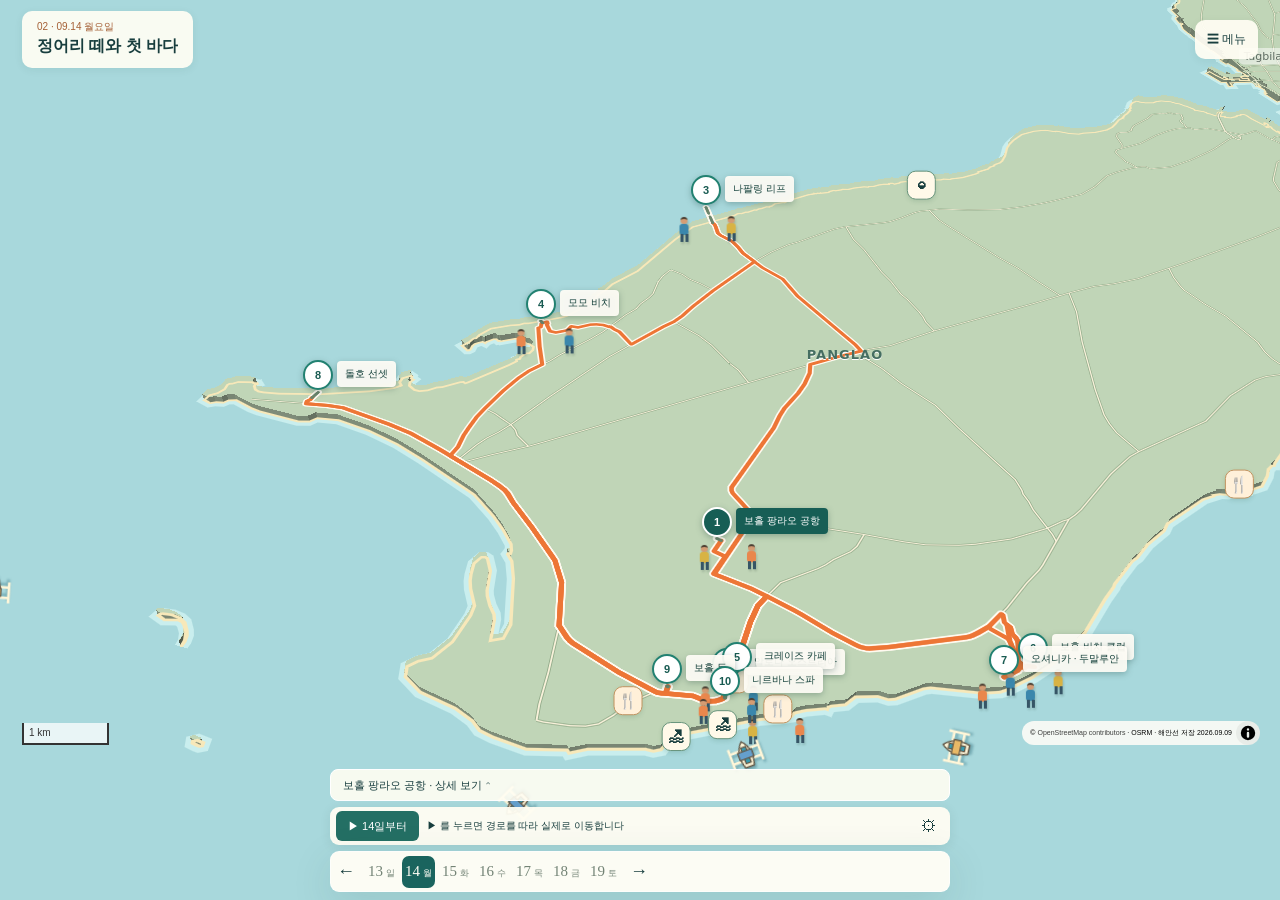
==== commit d32a208e: "Optimize travel playback and clarify itinerary guidance" ====
--- a/index.html
+++ b/index.html
@@ -1,552 +1,70 @@
-<!DOCTYPE html>
+<!doctype html>
 <html lang="ko">
 <head>
-<meta charset="utf-8">
-<meta name="viewport" content="width=device-width, initial-scale=1, viewport-fit=cover">
-<meta name="theme-color" content="#0d1418">
-<meta name="apple-mobile-web-app-capable" content="yes">
-<meta name="apple-mobile-web-app-title" content="Bohol 2026">
-<link rel="icon" href="data:image/svg+xml,%3Csvg xmlns='http://www.w3.org/2000/svg' viewBox='0 0 32 32'%3E%3Crect width='32' height='32' rx='7' fill='%230d1418'/%3E%3Cpath d='M4 20c3-3 5 1 8-2s5 1 8-2 5 1 8-2' stroke='%234fd1c5' stroke-width='2.4' fill='none' stroke-linecap='round'/%3E%3C/svg%3E">
-<title>Panglao · Siquijor · 2026.09.13–18</title>
-<style>
-  :root{
-    --bg:#0d1418; --panel:#131e24; --panel2:#18262d; --line:#24373f;
-    --ink:#e8f1f2; --dim:#8fa6ae; --dimmer:#61787f;
-    --aqua:#4fd1c5; --deep:#3b82c4; --sun:#e0a458; --warn:#e0645a; --leaf:#7fc48a; --rose:#d98aa8; --lilac:#b49ae0;
-  }
-  *{box-sizing:border-box}
-  body{margin:0;background:var(--bg);color:var(--ink);
-    font-family:-apple-system,BlinkMacSystemFont,"Pretendard","Apple SD Gothic Neo","Noto Sans KR",sans-serif;
-    line-height:1.6;-webkit-font-smoothing:antialiased}
-  .wrap{max-width:1040px;margin:0 auto;padding:32px 20px 80px}
-  html{scroll-behavior:smooth}
-  [id]{scroll-margin-top:60px}
-
-  header{border-bottom:1px solid var(--line);padding-bottom:22px;margin-bottom:24px}
-  h1{font-size:26px;margin:0 0 6px;letter-spacing:-.02em}
-  .sub{color:var(--dim);font-size:14px}
-  .tags{margin-top:13px;display:flex;flex-wrap:wrap;gap:6px}
-  .tag{font-size:11.5px;padding:4px 10px;border-radius:100px;background:var(--panel2);
-    color:var(--dim);border:1px solid var(--line)}
-
-  h2{font-size:17px;margin:42px 0 13px;padding-bottom:8px;border-bottom:1px solid var(--line);letter-spacing:-.01em}
-  h2:first-of-type{margin-top:24px}
-  h3.sec{font-size:14px;margin:22px 0 9px;color:var(--dim);letter-spacing:.02em}
-
-  .lead{background:linear-gradient(90deg,rgba(224,100,90,.11),rgba(224,100,90,.02));
-    border:1px solid rgba(224,100,90,.3);border-left:3px solid var(--warn);
-    border-radius:8px;padding:15px 17px;margin-bottom:22px;font-size:13.5px;color:#f0d5d2}
-  .lead b{color:#f5a49c}
-
-  /* tide table */
-  .tt{width:100%;border-collapse:collapse;font-size:12.5px;margin-bottom:10px}
-  .tt th{text-align:center;padding:8px 6px;border-bottom:1px solid var(--line);
-    color:var(--dim);font-weight:600;font-size:11px;letter-spacing:.03em}
-  .tt th:first-child{text-align:left}
-  .tt td{padding:9px 6px;border-top:1px solid rgba(36,55,63,.5);text-align:center;
-    font-variant-numeric:tabular-nums}
-  .tt td:first-child{text-align:left;font-weight:600;color:var(--ink);white-space:nowrap}
-  .hi{color:#7db4e6}
-  .lo{color:var(--sun)}
-  .tt .m{font-size:10.5px;color:var(--dimmer);display:block}
-  .tt tr.mark td{background:rgba(79,209,197,.06)}
-
-  .bar{display:flex;height:26px;border-radius:4px;overflow:hidden;margin:4px 0 14px;font-size:9.5px}
-  .bar div{display:flex;align-items:center;justify-content:center;color:#0d1418;font-weight:700;text-align:center;line-height:1.1}
-
-  .day{margin-bottom:32px;background:var(--panel);border:1px solid var(--line);border-radius:12px;overflow:hidden}
-  .dayhead{padding:15px 20px;background:var(--panel2);border-bottom:1px solid var(--line);
-    display:flex;align-items:baseline;gap:12px;flex-wrap:wrap}
-  .dnum{font-size:12px;font-weight:700;letter-spacing:.1em;color:var(--aqua)}
-  .ddate{font-size:18px;font-weight:600;letter-spacing:-.01em}
-  .dtheme{font-size:13px;color:var(--dim);margin-left:auto}
-  .stay{padding:8px 20px;background:rgba(59,130,196,.08);border-bottom:1px solid var(--line);
-    font-size:12px;color:#9dc4e6}
-  .stay b{color:#bcdcf5}
-  .tideline{padding:7px 20px;background:rgba(224,164,88,.06);border-bottom:1px solid var(--line);
-    font-size:11.5px;color:#d3b189;font-variant-numeric:tabular-nums}
-  .tideline b{color:#f0cd9d}
-
-  table.sched{width:100%;border-collapse:collapse}
-  .sched td{padding:11px 14px;vertical-align:top;border-top:1px solid rgba(36,55,63,.6);font-size:14px}
-  .sched tr:first-child td{border-top:none}
-  .t{white-space:nowrap;width:106px;font-variant-numeric:tabular-nums;color:var(--aqua);
-    font-weight:600;font-size:13.5px;letter-spacing:-.01em}
-  .place{font-weight:600;display:block;margin-bottom:2px}
-  .note{color:var(--dim);font-size:12.5px;line-height:1.55}
-  .note em{color:var(--sun);font-style:normal}
-  .ct{display:block;margin-top:4px;font-size:11.5px;color:#8fb8cf;font-variant-numeric:tabular-nums}
-  .ct b{color:#b8d7e8}
-
-  tr.hero td{background:rgba(79,209,197,.055)}
-  tr.hero .t{color:#7ee8dd}
-  tr.ride td{background:rgba(224,164,88,.045)}
-  tr.ride .t{color:#eab97a}
-  tr.food td{background:rgba(217,138,168,.05)}
-  tr.food .t{color:#e2a6be}
-  tr.spa td{background:rgba(180,154,224,.055)}
-  tr.spa .t{color:#c3a4e0}
-  tr.move .t{color:var(--dimmer)}
-  tr.move .place{font-weight:500;color:var(--dim)}
-  tr.rest .t{color:var(--dimmer)}
-  tr.rest .place{font-weight:500;color:var(--dim)}
-
-  .pill{display:inline-block;font-size:10.5px;padding:2px 7px;border-radius:4px;margin-left:6px;
-    vertical-align:2px;font-weight:600;letter-spacing:.02em}
-  .p-new{background:rgba(79,209,197,.2);color:var(--aqua)}
-  .p-shore{background:rgba(127,196,138,.15);color:var(--leaf)}
-  .p-moto{background:rgba(224,164,88,.15);color:var(--sun)}
-  .p-food{background:rgba(217,138,168,.14);color:var(--rose)}
-  .p-spa{background:rgba(180,154,224,.15);color:#c3a4e0}
-  .p-kr{background:rgba(224,100,90,.14);color:#ef9a92}
-  .p-tide{background:rgba(59,130,196,.16);color:#8fc0ea}
-  .p-warn{background:rgba(224,100,90,.18);color:#f0857c}
-
-  .grid{display:grid;grid-template-columns:repeat(auto-fit,minmax(280px,1fr));gap:12px}
-  .card{background:var(--panel);border:1px solid var(--line);border-radius:10px;padding:15px 17px}
-  .card h3{margin:0 0 9px;font-size:13.5px;color:var(--aqua)}
-  .card ul{margin:0;padding-left:17px;font-size:13px;color:var(--dim)}
-  .card li{margin-bottom:5px}
-  .card li b{color:var(--ink);font-weight:600}
-
-  .alert{background:rgba(224,100,90,.07);border:1px solid rgba(224,100,90,.3);
-    border-left:3px solid var(--warn);border-radius:8px;padding:14px 16px;margin-bottom:12px;font-size:13px}
-  .alert h3{margin:0 0 6px;font-size:13.5px;color:#f0857c}
-  .alert p{margin:0;color:var(--dim)}
-  .alert.ok{background:rgba(127,196,138,.06);border-color:rgba(127,196,138,.3);border-left-color:var(--leaf)}
-  .alert.ok h3{color:var(--leaf)}
-
-  .ftable{width:100%;border-collapse:collapse;font-size:12.5px}
-  .ftable th{text-align:left;padding:8px 9px;border-bottom:1px solid var(--line);
-    color:var(--dim);font-weight:600;font-size:11px;letter-spacing:.03em}
-  .ftable td{padding:8px 9px;border-top:1px solid rgba(36,55,63,.5);font-size:12.5px;vertical-align:top}
-  .ftable .nm{font-weight:600;color:var(--ink);white-space:nowrap}
-  .ph{color:var(--aqua);font-variant-numeric:tabular-nums;white-space:nowrap;font-weight:600}
-  .nv{color:var(--dimmer);font-style:normal}
-
-  footer{margin-top:46px;padding-top:18px;border-top:1px solid var(--line);
-    font-size:11.5px;color:var(--dimmer);line-height:1.7}
-  a.tel{color:var(--aqua);text-decoration:none;border-bottom:1px dotted rgba(79,209,197,.5);
-    font-variant-numeric:tabular-nums;white-space:nowrap}
-  .jump{position:sticky;top:0;z-index:50;display:none;gap:6px;
-    background:rgba(13,20,24,.94);backdrop-filter:blur(8px);
-    border-bottom:1px solid var(--line);padding:9px 12px;margin:0 -14px 18px;
-    overflow-x:auto;-webkit-overflow-scrolling:touch}
-  .jump a{flex:0 0 auto;font-size:12.5px;font-weight:600;text-decoration:none;
-    color:var(--dim);background:var(--panel2);border:1px solid var(--line);
-    border-radius:100px;padding:7px 13px;white-space:nowrap}
-
-  /* ---------- mobile ---------- */
-  @media(max-width:640px){
-    .jump{display:flex}
-    .wrap{padding:22px 14px 64px}
-    h1{font-size:21px}
-    h2{font-size:16.5px;margin:34px 0 12px}
-    h3.sec{font-size:13.5px}
-    .sub{font-size:13px}
-    .tag{font-size:11.5px}
-
-    /* itinerary rows — bigger, not smaller */
-    .sched td{padding:12px 10px;font-size:14.5px}
-    .t{width:68px;font-size:13px;letter-spacing:-.02em}
-    .place{font-size:15px;line-height:1.45}
-    .note{font-size:13.5px;line-height:1.65}
-    .ct{font-size:12.5px;line-height:1.6}
-    .pill{font-size:11px;padding:2px 6px;margin-left:4px}
-
-    .dayhead{padding:14px 15px}
-    .ddate{font-size:19px}
-    .dtheme{margin-left:0;width:100%;font-size:13px}
-    .stay,.tideline{padding:9px 15px;font-size:12.5px;line-height:1.55}
-
-    .card{padding:15px 15px}
-    .card h3{font-size:14.5px}
-    .card ul{font-size:14px;padding-left:16px}
-    .card li{margin-bottom:7px}
-    .alert{font-size:14px;padding:14px 15px}
-    .alert h3{font-size:14.5px}
-    .alert p{font-size:13.5px;line-height:1.7}
-    .qa p,.qa .ans{font-size:14px}
-    .lead{font-size:14px;line-height:1.75}
-
-    /* wide tables: scroll sideways instead of shrinking the type */
-    .card:has(.tt),.card:has(.ftable){overflow-x:auto;-webkit-overflow-scrolling:touch}
-    .card:has(.tt)::before,.card:has(.ftable)::before{
-      content:"← 좌우로 밀어서 보기 →";display:block;position:sticky;left:0;
-      font-size:11.5px;color:var(--dimmer);padding:2px 0 8px;letter-spacing:.03em}
-    .tt{font-size:13px;min-width:580px}
-    .tt td,.tt th{padding:10px 7px}
-    /* keep the date column pinned while scrolling sideways */
-    .tt th:first-child,.tt td:first-child{position:sticky;left:0;z-index:2;
-      background:var(--panel);box-shadow:6px 0 6px -6px rgba(0,0,0,.6)}
-    .tt tr.mark td:first-child{background:#17292e}
-    .ftable th:first-child,.ftable td:first-child{position:sticky;left:0;z-index:2;
-      background:var(--panel);box-shadow:6px 0 6px -6px rgba(0,0,0,.6)}
-    .tt .m{font-size:11px}
-    .ftable{font-size:13.5px;min-width:620px}
-    .ftable td,.ftable th{padding:10px 9px}
-
-    .bar{height:38px;font-size:9.5px}
-    .wind{font-size:10px}
-    .wind div{padding:8px 2px}
-    footer{font-size:12px}
-  }
-  @media(max-width:380px){
-    .sched td{font-size:14px;padding:11px 8px}
-    .t{width:60px;font-size:12.5px}
-    .place{font-size:14.5px}
-  }
-
-  .mapq{display:block;margin-top:6px;font-size:11.5px;color:var(--aqua)}
-  .mapq a{color:var(--aqua);text-decoration:none;border-bottom:1px dotted rgba(79,209,197,.55)}
-
-</style>
-<style>
-  .mapq{display:block;margin-top:6px;font-size:11.5px;color:var(--aqua)}
-  .mapq a{color:var(--aqua);text-decoration:none;border-bottom:1px dotted rgba(79,209,197,.55)}
-</style>
+  <meta charset="utf-8">
+  <meta name="viewport" content="width=device-width, initial-scale=1">
+  <meta name="theme-color" content="#d7eeeb">
+  <title>두 섬 사이 · Panglao & Siquijor</title>
+  <link rel="stylesheet" href="assets/travel.css">
+  <link rel="stylesheet" href="assets/maplibre-gl.css">
+  <link rel="stylesheet" href="assets/geographic.css">
+  <script defer src="assets/maplibre-gl.js"></script>
+  <script defer src="assets/local-coast.js"></script>
+  <script defer src="assets/local-roads.js"></script>
+  <script defer src="assets/travel-data.js"></script>
+  <script defer src="assets/travel-geo.js"></script>
+  <script defer src="assets/travel-original.js"></script>
+  <script defer src="assets/local-life.js"></script>
+  <script defer src="assets/extra-poi.js"></script>
+  <script defer src="assets/poi-layer.js"></script>
+  <script defer src="assets/surf-audio.js"></script>
+  <script defer src="assets/local-map.js"></script>
+  <link rel="stylesheet" href="assets/local-map.css">
+  <link rel="stylesheet" href="assets/travel-extras.css">
+  <link rel="stylesheet" href="assets/scene-layout.css">
+  <script defer src="assets/scene-layout.js"></script>
 </head>
 <body>
-<div class="wrap">
-
-<nav class="jump"><a href="#d14">14일 Napaling</a><a href="#d15">15일 Siquijor</a><a href="#d16">16일 링로드</a><a href="#d17">17일 Caticugan</a><a href="#d18">18일 Danao</a><a href="#contacts">연락처</a></nav>
-<header>
-  <h1>Panglao · Siquijor — 여행 일정표</h1>
-  <div class="sub">9/13(일) 심야 도착 → 9/18(금) 24:00 출국 · <b>Alona Austria 2박</b> → Coco Grove 2박 → Amorita 1박</div>
-  <div class="tags">
-    <span class="tag">일출 05:34 / 일몰 17:44~17:47</span>
-    <span class="tag">신월 9/11 → 대조기 직후</span>
-    <span class="tag">해변 근접 드롭오프 위주</span>
-    <span class="tag">오토바이</span>
-    <span class="tag">폭포 ○ 동굴 ✕</span>
-    <span class="tag">매 끼니 · 매일 밤 마사지</span>
-  </div>
-</header>
-
-
-
-
-
-<h2>일정</h2>
-
-<!-- DAY 0/1 -->
-<div class="day" id="d14">
-  <div class="dayhead">
-    <span class="dnum">DAY 1</span><span class="ddate">9/14 (월)</span>
-    <span class="dtheme">★ 조수 최상일 — Napaling + Momo 더블 세션</span>
-  </div>
-  <div class="stay">숙박 · <b>Alona Austria Resort</b> (Parad Road, Tawala) · 9/13→15 2박 · 24시간 프런트·경비 · 무료 주차 · Alona Beach 도보 5~9분</div>
-  <div class="tideline">조석 · 저조 <b>06:16 (0.40m)</b> → 만조 <b>12:30 (1.55m)</b> → 저조 18:09 (0.64m) · <b>아침 내내 상승조 — 이번 주 유일하게 유리한 아침</b> · 일출 05:34 / 일몰 17:46</div>
-  <table class="sched">
-    <tr class="move"><td class="t">02:00</td><td><span class="place">Bohol-Panglao International Airport(TAG) 도착</span><div class="note">심야 픽업 사전 예약(₱500~700). 공항에서 Alona까지 10~20분<span class="ct">Alona Austria Resort · Parad Road, Brgy. Tawala · alona-austria.com · <b>24시간 프런트</b>이지만 02:30 도착을 메일로 미리 알려두세요</span></div></td></tr>
-    <tr class="rest"><td class="t">02:40</td><td><span class="place">입실 · 취침</span><div class="note">전날 밤(9/13)부터 예약돼 있어야 바로 눕습니다</div></td></tr>
-    <tr class="rest"><td class="t">06:00</td><td><span class="place">기상 — 물 + 바나나</span></td></tr>
-    <tr class="move"><td class="t">06:25</td><td><span class="place">→ Napaling <span class="pill p-warn">트라이시클 오전 대절</span></span><div class="note">무수면 + 어둠이라 오토바이는 타지 않습니다. Alona에서 15분.
- <b>Napaling → Momo Beach → 숙소 복귀까지 오전 통째로 대절</b>하세요 (₱600~900 선에서 흥정). 기사에게 각 지점 대기 시간을 미리 말해두면 깔끔합니다</div></td></tr>
-    <tr class="hero"><td class="t">07:00–08:20</td><td><span class="place">Napaling Reef — 정어리<span class="pill p-shore">워크인</span><span class="pill p-tide">조수 무관</span></span><div class="note">가보신 곳이지만 <b>07~09시가 하루 중 유일한 무풍·무인 구간</b>이라 여기서 시작합니다. 물가 8m부터 드롭오프, 벽 상단 3m — <b>저조여도 벽 자체는 영향 없습니다.</b> 다만 석회암 진입로가 노출되니 리프부츠 착용.<br>₱300/인 (가이드 포함) · <em>현금만</em> · 45~60분 슬롯제 · 17:00 마감
-    <span class="ct">조위 07:00 <b>≈0.42m</b> → 08:20 <b>≈0.65m</b> (상승)</span></div></td></tr>
-    <tr class="move"><td class="t">08:35</td><td><span class="place">→ Momo Beach (Brgy. Bil-isan)</span><div class="note">10~15분. 비 온 뒤엔 진입로가 나쁩니다</div></td></tr>
-    <tr class="hero"><td class="t">08:50–10:45</td><td><span class="place">Momo Beach<span class="pill p-new">처음</span><span class="pill p-shore">모래 진입</span><span class="pill p-tide">만조 필요</span></span><div class="note"><b>이 세션이 이번 여행 조석 배치의 핵심입니다.</b> Momo는 리프 사이로 난 모래 통로로 들어가는데 <b>만조엔 쉽고 간조엔 까다롭습니다.</b> 그런데 이번 주 오전 조위가 매일 낮아져서 — 9/14 10:45에 1.34m, 9/15 같은 시각 1.01m, 9/16 0.78m — <b>9/14 오전이 유일하게 제대로 되는 타이밍입니다.</b>
-    Napaling을 먼저 두고 Momo를 나중에 둔 것도 물이 차오르는 방향에 맞춘 겁니다.<br>
-    북서쪽 해안에서 <b>유일하게 모래로 걸어 들어가는 리프</b>. 거북 목격 잦고 사람 거의 없습니다
-    <span class="ct">조위 08:50 <b>≈0.80m</b> → 10:45 <b>≈1.34m</b> (상승, 만조 12:30 1.55m)</span></div></td></tr>
-    <tr class="move"><td class="t">11:00</td><td><span class="place">오토바이 인수 — 숙소 배달<span class="pill p-moto">1일 대여</span></span><div class="note">Honda Click 125 권장(시트 아래 수납, 2인 승차 편함). <b>인수 시 사방 사진 + 시각 기록</b>, 헬멧 2개 확인<span class="ct">GOODBIKE <b><a class="tel" href="tel:+639266806486">+63 926 680 6486</a></b> (보증금 없음, Panglao 무료 배달·회수 — 3일 최소를 1일로 예외 요청)<br>Island Diaries <b><a class="tel" href="tel:+639067139620">+63 906 713 9620</a></b> (₱450 + 배달 ₱300 = 하루 ₱750 확정가)</span></div></td></tr>
-    <tr class="food"><td class="t">11:15</td><td><span class="place">늦은 조식 — CRAZE Artisan Café<span class="pill p-food">4.9 / 1,445</span></span><div class="note">Alona 칼텍스 앞, 07:00–23:00. 크레페·와플·비스코프 라떼<span class="ct">Anos Fonacier 순환도로, Tawala · IG @crazecafebohol · <b>카드 불가, 현금·GCash만</b></span></div></td></tr>
-    <tr class="hero"><td class="t">12:15–14:15</td><td><span class="place">Dumaluan · Bolod 만조 세션<span class="pill p-tide">만조 12:30</span></span><div class="note"><b>이번 주 남쪽 해안에 물이 차는 유일한 창입니다.</b> 만조 12:30에 1.55m이고, 오후 만조는 매일 낮아져 18일엔 0.88m까지 떨어집니다. 직전 24시간 강수가 1.8mm라 물도 깨끗한 편이고, 바람은 남서 11km/h로 남쪽 해안엔 정면이지만 이 시각이 그날 최선입니다.<br>
-    <b>못 가보신 Dumaluan·Bolod를 여기서 넣습니다.</b>
-    <b>Oceanica에서 ₱500 내고 전액 밥값으로 돌려받는 방식</b>이 제일 낫습니다 — 사실상 점심값만 내고 수영하는 셈이죠. 리프 엣지는 못 가지만 플랫에서 불가사리·흰동가리·산호 패치는 봅니다.
-    <em>이 세션과 오후 폭포 라이딩을 둘 다 합니다. 대신 쉬는 시간이 없어지니 물·간식은 아침에 미리 실어 두세요.</em>
-    <span class="ct">Oceanica <b><a class="tel" href="tel:+639177167609">+63 917 716 7609</a></b> · Dumaluan <b>038 502-9092</b> · 무료로 가려면 <b>Libaong Beach에서 모래사장 따라 도보</b></span></div></td></tr>
-    <tr class="ride"><td class="t">14:45–18:00</td><td><span class="place">Antequera 지역 폭포 라이딩 — Mag-Aso + Kawasan<span class="pill p-moto">왕복 2시간</span></span><div class="note">Panglao → Antequera 약 1시간.
-    <b>Mag-Aso Falls</b> ₱20 + 주차 ₱15 · 197계단 5~10분 · 8m 낙차, 석회암 블루 웅덩이, 중간 전망대.
-    <b>Kawasan Falls(Bohol)</b> ₱20 · 같은 마을이라 묶어서 · 위쪽에 계단식 논, 옆으로 아바탄 강.
-    <em>둘 다 매점이 없습니다 — 물·간식 필수.</em> 9월은 유량 최대인 대신 비 직후엔 흙탕이니 맑은 날 오후로<br><b>오늘 16~21시에 3.5mm, 강수확률 55%입니다.</b> Antequera에서 돌아오는 산길 한 시간이 이 구간에 들어갑니다 — <b>16:30을 넘기면 돌아서세요.</b> 하늘이 무거우면 아래 플랜B가 낫습니다. 왕복 2시간이 빠지고 숙소 근처에 머무는 코스입니다<br>
-    <span style="color:#e0a458">플랜B — 컨디션이 안 되면: Panglao 순환도로 43km 일주(1.5~2시간, 포장 좋고 차 없음) + Doljo Beach 일몰. Doljo는 <b>스노클링은 하지 마세요</b> — 벽이 있는 "Doljo Point"는 해안 8~15km 밖 보트 사이트고, 해변은 간조에 수영 불가입니다</span></div></td></tr>
-    <tr class="food"><td class="t">19:00</td><td><span class="place">저녁 — Bohol Don Panglao 삼겹살 & 프리미엄 코리안 BBQ<span class="pill p-kr">한식</span><span class="pill p-food">4.8 / 634</span></span><div class="note">Danao. <b>현지 한인 커뮤니티가 가는 집</b>. 김치찌개·순두부·와규, 밑반찬 넉넉. 비빔밥 ₱450 ~ 제육 ₱900<span class="ct"><b><a class="tel" href="tel:+639668664049">+63 966 866 4049</a></b> · 11:00–23:00 매일 · FB: BOHOLDON2022</span></div></td></tr>
-    <tr class="spa"><td class="t">21:00</td><td><span class="place">마사지 — Nirvana Thai Massage & Spa<span class="pill p-spa">₱650/시간</span></span><div class="note">순환도로, 맥도날드 근처. 11:00–22:30. <b>이번 목록에서 늦은 영업 + 실제 전화번호가 둘 다 확인된 유일한 스파</b>입니다. 타이·발·페이셜 시간당 ₱650, 핫스톤도 있음. <b>호텔 픽업/드롭 서비스</b> 제공<span class="ct"><b><a class="tel" href="tel:+639625449962">+63 962 544 9962</a></b> · nirvanathaimassage.ph (이메일 예약폼) · FB: nirvana.panglao<br>더 늦게까지 필요하면 — Thai Royale Panglao(01:00까지, 온라인 예약, 전화 <span class="nv">미확인</span>) · Nuat Thai Tawala(24:00, 전화 <span class="nv">미확인</span>) · Alona Bliss <b><a class="tel" href="tel:+63384272846">+63 38 427 2846</a></b>(24:00)</span></div></td></tr>
-    <tr class="rest"><td class="t">22:30</td><td><span class="place">취침 · <b>오토바이는 숙소 주차장에 반납</b></span><div class="note"><b>05:20에 여는 렌탈샵은 없습니다.</b> 오늘 밤 숙소에 세워두고 열쇠를 프런트에 맡기세요 — Alona Austria는 24시간 프런트·경비라 가능합니다. 예약할 때 <b>"9/15 오전 호텔에서 회수"</b>를 미리 합의해 두시고요. <em>보증금·여권을 잡지 않는 업체를 골라야 하는 이유가 이겁니다 — 새벽에 돌려받을 방법이 없습니다.</em><br>
- Siquijor 2박용 소형 백 별도 패킹. <b>내일 조식용 샌드위치를 오늘 밤에 사두세요</b> — Alona La Isla Blu 건물의 <b>Bready To Go</b>와 <b>CRAZE 24시 키오스크</b>가 24시간입니다</div></td></tr>
-  </table>
-</div>
-
-<!-- DAY 2 -->
-<div class="day" id="d15">
-  <div class="dayhead">
-    <span class="dnum">DAY 2</span><span class="ddate">9/15 (화)</span>
-    <span class="dtheme">Siquijor 이동 → Tubod → Lugnason Falls · Paliton 선셋</span>
-  </div>
-  <div class="stay">숙박 · <b>Coco Grove Beach 리조트</b> (Tubod, San Juan) · 리조트 앞이 Tubod Marine Sanctuary · 식당·스파 전부 구내</div>
-  <div class="tideline">Siquijor · 만조 01:19 (1.74m) → 저조 <b>06:57 (0.43m)</b> → 만조 13:00 (1.31m) → 저조 18:14 · 오후 Tubod 세션이 만조 13:00에 걸립니다 · 일몰 17:47</div>
-  <table class="sched">
-    <tr class="rest"><td class="t">04:50</td><td><span class="place">기상 · 체크아웃</span><div class="note">오토바이는 어젯밤에 이미 세워뒀고 열쇠도 맡겼으니 그대로 나가시면 됩니다. 계산은 <b>9/14 밤에 미리 정산</b>해두면 05:00 체크아웃이 열쇠만 놓고 나가는 게 됩니다<br><b>9/17 저녁 Amorita 재배달</b>도 렌탈샵에 같이 예약해 두세요</div></td></tr>
-    <tr class="move"><td class="t">05:20</td><td><span class="place">→ Tagbilaran City Port</span><div class="note"><b>공항이 아니라 항구</b>입니다. Alona에서 25~30분. 밴·그랩 ₱450~550 — <b>전날 밤에 차량 예약</b>(프런트에 요청)</div></td></tr>
-    <tr class="food"><td class="t">05:55</td><td><span class="place">체크인 · 전날 산 샌드위치로 조식</span><div class="note">출항 1시간 전 체크인 권장. 이 시간 항구엔 먹을 게 없습니다</div></td></tr>
-    <tr class="move"><td class="t">07:00</td><td><span class="place">OceanJet 출항 → Siquijor (약 2시간)</span><div class="note"><em>공표는 07:30 출항 / 09:30 도착 — 보유 티켓의 07:00과 대조하세요</em><span class="ct">OceanJet <b><a class="tel" href="tel:+63322557560">+63 32 255 7560</a></b> · 모바일 <b><a class="tel" href="tel:+639176380000">+63 917 638 0000</a></b> · oceanjet.net · Siquijor 사무소 <a class="tel" href="tel:+639190665964">+63 919 066 5964</a> · 지원 평일 05:00–19:00</span></div></td></tr>
-    <tr class="move"><td class="t">09:00</td><td><span class="place">Siquijor Port 도착 · 오토바이 인수<span class="pill p-moto">₱300~500/일</span></span><div class="note">짐이 있으니 숙소까지는 트라이시클, 스쿠터는 Coco Grove 배달이 편합니다. <b>인수 시 사방 사진</b> 필수<span class="ct">Island Diaries <b><a class="tel" href="tel:+639067139620">+63 906 713 9620</a></b> (WhatsApp 동일) · 배달+회수 ₱300 · islanddiariesph.com<br>Mango Rentals <b><a class="tel" href="tel:+639455133998">+63 945 513 3998</a></b> · ₱350/일, 3~7일 ₱300/일</span></div></td></tr>
-    <tr class="move"><td class="t">09:40</td><td><span class="place">→ Coco Grove (20~30분)</span></td></tr>
-    <tr class="food"><td class="t">11:00</td><td><span class="place">점심 — Salamandas (Coco Grove 3번 게이트)<span class="pill p-food">4.9 / 1,152</span></span><div class="note">San Juan 49개 식당 중 1위. 리조트 부속인데 섬 최상위입니다 — <b>비프 타파가 섬 최고</b>라는 평. 모래 위 테이블<span class="ct"><b><a class="tel" href="tel:+639173169410">+63 917 316 9410</a></b> / <a class="tel" href="tel:+639399360522">+63 939 936 0522</a> · 06:00–22:00 (조식 06:00–10:00)<br><em>투숙객은 괜찮지만 외부 손님은 예약 필수라고 리조트가 명시</em></span></div></td></tr>
-    <tr class="rest"><td class="t">12:30–13:00</td><td><span class="place">체크인 · 짐 풀기</span><div class="note">Siquijor 9월은 <b>13시경 구름 → 15~17시 소나기 30~90분 → 저녁 갬</b>이 표준입니다. 물은 소나기 전에 끝냅니다</div></td></tr>
-    <tr class="hero"><td class="t">13:00–14:15</td><td><span class="place">Tubod Marine Sanctuary — 리조트 앞<span class="pill p-new">처음</span><span class="pill p-shore">해변에서 헤엄</span></span><div class="note"><b>Coco Grove 바로 앞이 보호구역인데 지금까지 물에 들어가는 시간이 없었습니다.</b> 이동이 0분이라 실패해도 잃는 게 없습니다.<br>만조 13:00(1.31m) 부근이고, <b>구름이 18%로 이날 볕이 가장 좋으며</b> 직전 24시간 강수가 2.8mm라 물이 깨끗한 편입니다.<br><b>변수는 바람입니다</b> — 이 시각 남서 13~16km/h에 순간 최대 43~47km/h이고 Tubod는 서쪽 해안이라 정면으로 받습니다. 수면이 거칠면 미련 없이 접고 쉬세요. <b>도착해서 눈으로 보고 정하는 세션</b>입니다.<br><span class="ct">조위 13:00 <b>≈1.31m</b> (만조) → 14:15 <b>≈1.24m</b></span></div></td></tr>
-    <tr class="ride"><td class="t">14:45–16:30</td><td><span class="place">Lugnason Falls (Brgy. Napo, San Juan)<span class="pill p-moto">15~20분</span></span><div class="note"><b>무료</b>, 주차 ₱10~20, 17:00까지. 수심 5m 소(沼)라 다이빙 가능. 짧고 쉬운 산길. 소나기가 와도 상관없습니다<br><em>체력 남으면 Zodiac Falls까지 정글 트레킹 편도 30~40분</em></div></td></tr>
-    <tr class="hero"><td class="t">17:00–17:50</td><td><span class="place">Paliton Beach — 일몰 (17:47)</span><div class="note">Coco Grove에서 10분, 입장 ₱20. <b>스노클링은 하지 마세요</b> — 해초밭에 성게라 볼 게 없습니다. 유명한 Paliton Wall은 <b>보트 전용</b>이라 해안에서 헤엄쳐 못 갑니다. 순수하게 섬 최고 선셋 자리<br><em>대안: Bucafe (San Juan 위 언덕, 네트 테라스에서 Negros 조망 — 40분 전 도착해야 자리 있음)</em></div></td></tr>
-    <tr class="food"><td class="t">18:45</td><td><span class="place">저녁 — Dolce Amore (Paliton, San Juan)<span class="pill p-food">4.9 / 683</span></span><div class="note">섬에서 가장 평이 좋은 이탈리안. 수제 스터프드 파스타. ₱300~500+<span class="ct"><b><a class="tel" href="tel:+639391115810">+63 939 111 5810</a></b> · 08:00–21:00 · IG @dolceamoresiquijor · 순환도로 Paliton<br>대안 — Luca Loko <b><a class="tel" href="tel:+639062138840">+63 906 213 8840</a></b> (Maite, 08:00–24:00, 부다볼·뇨키) · Tahanan <b><a class="tel" href="tel:+639773624382">+63 977 362 4382</a></b> (Solangon 발코니, 피자 절반값)</span></div></td></tr>
-    <tr class="spa"><td class="t">20:30</td><td><span class="place">마사지 — The Temple Spa (Coco Grove 구내)<span class="pill p-spa">5.0 / 420+</span></span><div class="note">San Juan 스파 1위 · <b>Travelers' Choice 2026</b>. 10:00–22:00. 방에서 50m. 스웨디시·전통 힐롯·핫스톤·허벌 아로마·벤토사·East&West(스웨디시+타이) 60/90분<span class="ct"><b><a class="tel" href="tel:+639173141415">+63 917 314 1415</a></b> (Globe·WhatsApp) / <b><a class="tel" href="tel:+639695215658">+63 969 521 5658</a></b> (Smart)<br><em>요금 미공개 — "문의 바람"이 공식 입장. 리조트 내 통신이 약하니 <b>왓츠앱으로 미리</b> 잡으세요. 바디스크럽은 사전 예약 또는 30분 준비 필요</em></span></div></td></tr>
-  </table>
-</div>
-
-<!-- DAY 3 -->
-<div class="day" id="d16">
-  <div class="dayhead">
-    <span class="dnum">DAY 3</span><span class="ddate">9/16 (수)</span>
-    <span class="dtheme">★ 링로드 72km 일주 — Tulapos(간조·확대) + Salagdoong(만조) + Lazi</span>
-  </div>
-  <div class="stay">숙박 · <b>Coco Grove</b> · 오늘은 조수를 그대로 따라가는 하루입니다</div>
-  <div class="tideline">Siquijor · 저조 <b>07:39 (0.46m)</b> → 만조 <b>13:30 (1.13m)</b> → 저조 18:21 · <b>오전 저조 = Tulapos 유리 / 오후 만조 = Salagdoong 점프대 유리</b> · 일몰 17:47</div>
-  <table class="sched">
-    <tr class="food"><td class="t">06:00</td><td><span class="place">조식 — Salamandas (06:00 오픈)</span><div class="note">이 시간에 여는 건 섬에서 여기뿐입니다</div></td></tr>
-    <tr class="ride"><td class="t">07:00</td><td><span class="place">출발 — 시계방향 (San Juan → Larena → Siquijor Town → Enrique Villanueva)</span><span class="pill p-moto">약 55분</span><div class="note">13km/20분 → 7km/10분 → 12km/18분. 바위 곶과 어촌, <b>Bohol과 Cebu가 보이는 구간</b></div></td></tr>
-    <tr class="hero"><td class="t">08:10–10:40</td><td><span class="place">Tulapos Marine Sanctuary<span class="pill p-new">처음</span><span class="pill p-shore">워크인</span><span class="pill p-tide">간조가 유리</span></span><div class="note">1986년 지정, 섬 최고령 MPA. <b>바라쿠다 무리 · 잭피시 · 그린터틀 · 자이언트클램</b>, 드물게 블랙팁.
-    <b>9월 habagat엔 동쪽 해안이 바람 그늘</b>이라 서쪽 해안이 뒤집혀도 여긴 잔잔합니다 — 주 관광청도 6~11월 추천 사이트로 지정.<br>
-    <b>여기는 간조가 유리합니다.</b> 모래·해초밭이 200m쯤 이어진 뒤에야 산호가 나오는데, 물이 빠져 있으면 걸어서 건널 수 있습니다. 만조엔 "엄청 헤엄쳐야 한다"는 후기가 많아요. 오늘 08:10이 저조 직후라 타이밍이 맞습니다.<br><b>여기가 이번 여행 물 세션 중 3위이고, 빛만 놓고 보면 1위입니다.</b> 바람이 1.7km/h로 9/14 다음으로 잔잔하고, 구름이 45%로 여행 통틀어 가장 옅으며, 직전 24시간 강수가 1.7mm라 유출수가 거의 없습니다. <b>그래서 40분 더 잡았습니다</b> — 뒤의 Salagdoong에서 뺀 시간입니다.<br>
-    입장 ₱100 · 마스크 ₱100 · 핀 ₱50 · <b>가이드 의무 ₱250~400</b> · 07:00–17:00 · <b>아쿠아슈즈 필수</b> · 입구에 Barakoda 식당
-    <span class="ct">조위 08:10 <b>≈0.47m</b> → 10:40 <b>≈0.78m</b> (저조 직후, 완만한 상승)</span></div></td></tr>
-    <tr class="ride"><td class="t">10:55</td><td><span class="place">→ Salagdoong (Maria)</span><span class="pill p-moto">20분</span><div class="note">Enrique Villanueva→Maria 10km/15분 + 진입로 2km. <b>"진짜 Siquijor"라 불리는 가장 덜 관광화된 구간</b></div></td></tr>
-    <tr class="hero"><td class="t">11:20–13:15</td><td><span class="place">Salagdoong Beach — 스노클 + 절벽 점프<span class="pill p-new">처음</span><span class="pill p-tide">만조 필요</span></span><div class="note">₱50 + 주차 ₱20. 만이 둘인데 하나는 스노클 전용으로 바위를 따라 산호가 붙어 있습니다. 다이버들이 <b>"기상 보호형 대안"</b>으로 꼽는 곳 — 9월에 안전한 이유입니다.<br>
-    <b>5m·10m 콘크리트 점프대는 만조에만 개방</b>(안전요원 상주)인데, 오늘 만조가 13:30(1.13m)입니다. <b>점프를 하실 거면 스노클을 먼저 하고 12:30 이후에 점프대로 가세요.</b> 오늘 만조는 1.13m로 주중 낮은 편이라 안전요원 판단을 반드시 따르시고요.<br>
-    <em>해변까지 급경사 — 짐은 한 번에 들고 내려가세요.</em> 섬에서 가장 붐비는 해변이니 오전에 끝내는 게 맞습니다.<br><b>여기는 절벽 점프대와 해변이 주인 곳이라 다이빙 가치는 Tulapos보다 낮습니다.</b> 20분을 덜어 앞의 Tulapos에 붙였습니다 — 점프대는 만조 13:30에 맞춰 12:30 이후로 가시면 그대로 됩니다
-    <span class="ct">조위 11:20 <b>≈0.91m</b> → 13:15 <b>≈1.12m</b> (만조 13:30, 1.13m)</span></div></td></tr>
-    <tr class="food"><td class="t">13:30</td><td><span class="place">점심 — Salagdoong Cafe 또는 Maria carinderia</span><div class="note">해변 카페 ₱200~350 / 현지 carinderia ₱80~150<span class="ct"><em>한식 옵션 — Lazi의 <b>Marichris Samgyeopsal</b>: 무한 삼겹 ₱199/인, 김치볶음밥 ₱99, 직접 담근 김치. <b><a class="tel" href="tel:+639770144152">+63 977 014 4152</a></b> · 월~토 11:00–20:00 (수요일 정상영업, 일요일 휴무) · Brgy. Mahogany St., Lazi. 코스상 14시대에 Lazi를 지나가니 점심을 늦춰 여기서 드셔도 됩니다</em></span></div></td></tr>
-    <tr class="ride"><td class="t">14:15</td><td><span class="place">→ Lazi (Maria→Lazi 14km / 20분)</span><span class="pill p-moto">최고 경관 구간</span><div class="note">현지 라이더들이 <b>"섬에서 가장 아름다운 구간"</b>으로 꼽는 야자수 해안도로</div></td></tr>
-    <tr class="ride"><td class="t">14:30–15:35</td><td><span class="place">Cambugahay Falls (Lazi)</span><div class="note">₱20~50 + 로프스윙 ₱50(무제한) + 주차 ₱10 · 07:00–17:00. 계단식 터키석 웅덩이, 대나무 뗏목. 원래 08시 전이 크라우드 회피 타이밍이지만 <b>9월 비수기라 오후도 견딜 만합니다.</b> 우기라 유량 최대<br><em>더 한산한 대안: <b>Lagaan Falls(Lagaan)</b> ₱30 — 스윙 여러 개 + 바위 점프, 15분 우림 트레일</em></div></td></tr>
-    <tr class="ride"><td class="t">15:45–16:15</td><td><span class="place">Lazi Church & 수도원</span><div class="note"><b>무료</b>(박물관 ₱20). 섬에서 가장 오래되고 큰 교회, 유네스코 잠정목록. Cambugahay에서 3km/5분</div></td></tr>
-    <tr class="ride"><td class="t">16:25–16:50</td><td><span class="place">오래된 Balete Tree</span><div class="note">₱20~50 (도로에서 보는 건 무료), 발 어항 포함 옵션. San Juan까지 내륙 산길 20분 — <b>이 구간이 오늘 라이딩의 마무리</b>. 평일이라 한산할 것.<br><b>오늘 비는 15시 이후에 몰립니다</b> — 15시·17시·19시 모두 시간당 1.1mm에 강수확률 59~60%로 그날 최고치입니다. 젖은 산길을 해 질 무렵 달리는 구간이라 <b>전체를 15분씩 앞당겼습니다.</b> 하늘이 무거우면 <b>여기를 건너뛰고 곧장 복귀하세요</b> — 도로에서 보는 건 무료입니다</div></td></tr>
-    <tr class="move"><td class="t">17:15</td><td><span class="place">San Juan 복귀 (일몰 17:47 전)</span><div class="note"><b>야간 라이딩 금지</b> — 가로등 없고 개가 뛰어들며 커브에 모래가 깔립니다</div></td></tr>
-    <tr class="food"><td class="t">18:45</td><td><span class="place">저녁 — Baha Ba'r (Maite, San Juan)<span class="pill p-food">4.3 / 872</span></span><div class="note">화덕 피자, 가지 샐러드, 크래프트 비어, 제대로 된 아라비카. ₱300~400. 글루텐프리·비건 대응<span class="ct"><b><a class="tel" href="tel:+639308656180">+63 930 865 6180</a></b> / <a class="tel" href="tel:+639189294320">+63 918 929 4320</a> · 11:00–23:00 · baha-bar.com<br><em>한식이 당기면 <b>Larich Korean Grill House</b> (San Juan) — 페이스북 페이지만 확인됩니다. 주소·전화·영업시간 <span class="nv">전부 미확인</span>이니 <b>FB 메시지로 미리 물어보세요</b></em></span></div></td></tr>
-    <tr class="spa"><td class="t">20:45</td><td><span class="place">마사지 — Siquijor Massage (Maite, 순환도로)<span class="pill p-spa">₱299 / 60분</span></span><div class="note">4.5/17. <b>60분 ₱299, 90분 ₱525</b> — 가격 대비 최강이고 "필리핀에서 받은 최고의 마사지"라는 후기가 여럿. 타이·발반사·시아츠·전통 Siquijor 마사지<br><b>수요일이라 23:00까지 영업합니다</b>(평일 10:00–23:00 / 주말 10:00–21:00). 워크인 또는 페이스북 메시지로 예약 — 매우 붐비니 <b>당일 아침에 미리 잡아두세요</b><span class="ct"><b><a class="tel" href="tel:+639060592793">+63 906 059 2793</a></b> · FB: siquijormassage1 · National Rd, Maite, San Juan</span></div></td></tr>
-  </table>
-</div>
-
-<!-- DAY 4 -->
-<div class="day" id="d17">
-  <div class="dayhead">
-    <span class="dnum">DAY 4</span><span class="ddate">9/17 (목)</span>
-    <span class="dtheme">Caticugan 새벽 세션 → Panglao 복귀</span>
-  </div>
-  <div class="stay">숙박 · <b>Amorita 리조트</b> (Tawala, Alona 절벽 위) · 공항 20분 / Napaling·Danao 15~20분</div>
-  <div class="tideline">Siquijor · 만조 01:08 (1.80m) → 저조 <b>08:26 (0.55m)</b> · <b>아침 내내 하강조</b> — 계단 진입 스팟이라 문제없지만 얕은 산호에 닿지 않게 주의 · 일출 05:35</div>
-  <table class="sched">
-    <tr class="rest"><td class="t">06:00</td><td><span class="place">기상</span></td></tr>
-    <tr class="ride"><td class="t">06:30</td><td><span class="place">→ Caticugan (Siquijor Town)</span><span class="pill p-moto">20~25분</span><div class="note">짐 없이 가볍게. San Juan에서 북쪽</div></td></tr>
-    <tr class="hero"><td class="t">07:00–08:45</td><td><span class="place">Caticugan Marine Sanctuary<span class="pill p-new">처음</span><span class="pill p-shore">계단 진입</span></span><div class="note"><b>이번 여행에서 "해변 가까운 드롭오프" 조건에 가장 잘 맞는 곳입니다.</b>
-    다이버용 콘크리트 계단으로 바로 입수 — 성게 밟을 일이 없습니다. <b>계단 바로 옆부터 말미잘·흰동가리</b>가 붙어 있고, 대형 자이언트클램·바다뱀·산호가 얕은 수심에 밀집.
-    주 관광청이 <b>6~11월(habagat) 추천 사이트</b>로 지정한 두 곳 중 하나입니다. 후기가 6건뿐이라 정보는 얇지만 그만큼 <b>"우리끼리 전세였다"</b>는 평이 나옵니다.<br>
-    <em><b>어제 시키호르에 11mm가 내렸고 오늘 아침은 하강조입니다.</b> 하강조는 리프 위의 물이 흙탕을 싣고 빠져나가는 방향이라 유출수와 겹치면 시야가 가장 나쁜 조합이 됩니다 — 계단 진입이라 안전 문제는 없지만 <b>얕은 구간 시야는 기대를 낮추고 가세요.</b> 하강조라 얕은 구간이 더 얕습니다. 계단 진입이라 들어가는 건 문제없지만, 산호 위로 지나갈 때 핀에 닿지 않게 주의하세요. 파도 있는 날은 진입이 다소 거칠다는 보고도 있습니다.</em><br>
-    <b>요금 미공개</b> — ₱50~100 + 가이드비 정도로 준비
-    <span class="ct">조위 07:00 <b>≈0.66m</b> → 08:26 <b>0.55m</b> (저조)</span></div></td></tr>
-    <tr class="food"><td class="t">09:30</td><td><span class="place">조식 — Salamandas (복귀 후)</span></td></tr>
-    <tr class="rest"><td class="t">10:45</td><td><span class="place">샤워 · 체크아웃 · 오토바이 반납</span></td></tr>
-    <tr class="food"><td class="t">11:45</td><td><span class="place">점심 — Sunset Restaurant (Coco Grove)<span class="pill p-food">4.9 / 499</span></span><div class="note">필리핀식+지중해식. 마지막 식사는 짐 옆에서 편하게<span class="ct">Coco Grove 대표번호 <b><a class="tel" href="tel:+639173141415">+63 917 314 1415</a></b> / <a class="tel" href="tel:+639695215658">+63 969 521 5658</a></span></div></td></tr>
-    <tr class="move"><td class="t">12:45</td><td><span class="place">→ Siquijor Port (30~35분, 짐 포함)</span></td></tr>
-    <tr class="move"><td class="t">13:20</td><td><span class="place">항구 체크인</span><div class="note">공표 <b>14:30 출항</b> — 티켓의 14:00과 대조. <em>9월은 habagat 결항 리스크가 실재합니다. 전날 밤 OceanJet SNS 확인</em></div></td></tr>
-    <tr class="move"><td class="t">14:30–16:30</td><td><span class="place">OceanJet → Tagbilaran</span></td></tr>
-    <tr class="move"><td class="t">17:00</td><td><span class="place">Amorita 체크인 · Panglao 오토바이 재인수</span><div class="note">사전 예약분을 리조트로 배달 요청. 내일 06:30에 바로 출발해야 합니다<span class="ct">Amorita <b><a class="tel" href="tel:+63385029003">+63 38 502 9003</a></b> / 모바일 <b><a class="tel" href="tel:+639177264526">+63 917 726 4526</a></b> · #1 Ester A. Lim Drive, Tawala<br><em>레이트 체크아웃 정책·요금은 어디에도 공표돼 있지 않습니다 — 체크인할 때 직접 요청하세요</em></span></div></td></tr>
-    <tr><td class="t">17:40</td><td><span class="place">Amorita 절벽 일몰 (17:44)</span><div class="note">Alona를 내려다보는 자리. Azotea에서 칵테일</div></td></tr>
-    <tr class="food"><td class="t">19:00</td><td><span class="place">저녁 — Garlic 'n Lemon Bistro (Ester Lim Dr)<span class="pill p-food">4.7 / 2,981</span></span><div class="note">Panglao에서 <b>평점과 표본 수를 동시에 만족하는 유일한 집</b>. 갈릭버터 슈림프, 크리미 스파이시 갈릭 치킨<span class="ct"><b><a class="tel" href="tel:+639474883254">+63 947 488 3254</a></b> · 11:00–22:00 · <b>예약 받습니다</b><br>대안 — Sisa Bistro <b><a class="tel" href="tel:+639204869817">+63 920 486 9817</a></b> (4.7/589, New Airport Rd, 11:00–21:00, 좌석 적어 예약 권장)</span></div></td></tr>
-    <tr class="spa"><td class="t">20:15</td><td><span class="place">마사지 — Luna Tiger Spa (Alona점)<span class="pill p-spa">4.9 / 235</span></span><div class="note">Panglao <b>최고 평점 스파</b>. Alona점 13:00–21:45라 <b>20:00~20:15 시작이 마지노선</b>입니다.<br>
-    <b>인스타그램 DM이 주 예약 경로</b>지만 — <b>Fresha에서 온라인 예약이 됩니다.</b> 이쪽이 확실합니다.
-    타이거 오일 전신 <b>₱1,400</b> (1~2시간) · 구아샤 전신 <b>₱2,100</b> (1.5~2시간) · 발 <b>₱1,200</b>
-    <span class="ct">IG <b>@tigerspa_bohol</b> · Fresha 예약: fresha.com → "Luna Tiger Sp Massage Alona Branch" 검색<br>본점: Anos Fonacier 순환도로, Purok 5, Tawala (13:00–22:00) · <em>전화번호는 어디에도 공개돼 있지 않습니다</em></span></div></td></tr>
-  </table>
-</div>
-
-<!-- DAY 5 -->
-<div class="day" id="d18">
-  <div class="dayhead">
-    <span class="dnum">DAY 5</span><span class="ddate">9/18 (금)</span>
-    <span class="dtheme">Kalipayan + Danao Wall → 풀사이드 → 자정 출국</span>
-  </div>
-  <div class="stay">숙박 · <b>Amorita</b> 레이트 체크아웃 · 오후 수영장 · 저녁 후 공항</div>
-  <div class="tideline">만조 01:41 (1.80m) → 저조 <b>09:26 (0.64m)</b> → 만조 14:43 (0.88m) · <b>아침 내내 하강조에 남서풍까지 주중 최강</b>이라, 노출된 Kalipayan을 먼저 두고 바람에 강한 Danao 벽을 뒤로 옮겼습니다 · 일몰 17:44</div>
-  <table class="sched">
-    <tr class="rest"><td class="t">05:45</td><td><span class="place">기상 · 물 + 바나나</span></td></tr>
-    <tr class="ride"><td class="t">06:10</td><td><span class="place">→ Kalipayan (Alona 서쪽 끝, Tawala)</span><span class="pill p-moto">10~15분</span></td></tr>
-    <tr class="hero"><td class="t">06:30–07:45</td><td><span class="place">Kalipayan Beach — 먼저<span class="pill p-new">처음</span><span class="pill p-shore">해변에서 헤엄</span></span><div class="note"><b>남쪽 해안에서 유일하게 해변에서 헤엄쳐 닿는 리프</b>입니다. <b>3m에서 시작해 20m로</b> 떨어지고, 현지 자료가 "보통 잔잔하고 조류 없음"이라고 명시합니다. 바위가 섞인 작은 모래 만이라 Alona에서 걸어서도 갑니다.<br>
-    리프 상단이 3m라 <b>조위 자체는 문제없습니다.</b> <b>순서를 바꿔 이쪽을 먼저 넣었습니다</b> — 오늘은 남서풍이 여행 중 가장 세고 아침 내내 강해집니다(06:30 7.6km/h → 09:20 13.2km/h). Kalipayan은 남쪽 해안이라 남서풍을 정면으로 받고 Danao는 북서 해안이라 같은 바람에 덜 노출됩니다. <b>노출된 얕은 리프를 잔잔할 때 끝내고 바람에 강한 벽을 뒤로 미루는 배치</b>이고, 이 시각이 조위도 0.36m 더 높습니다.<br>
-    어제 Panglao에 13mm가 내렸습니다. <b>얕은 구간은 유출수로 시야가 떨어질 수 있습니다</b> — 오늘 하나를 버려야 한다면 이쪽입니다
-    <span class="ct">조위 06:30 <b>≈1.00m</b> → 07:45 <b>≈0.77m</b> (하강, 저조 09:26)</span></div></td></tr>
-    <tr class="ride"><td class="t">08:00</td><td><span class="place">→ Danao / Tangnan 해안 (북서쪽 해안)</span><span class="pill p-moto">15~20분</span></td></tr>
-    <tr class="hero"><td class="t">08:20–10:00</td><td><span class="place">Danao Wall (Danao Wall)<span class="pill p-new">처음</span><span class="pill p-shore">워크인</span><span class="pill p-tide">조수 무관</span></span><div class="note"><b>Napaling과 같은 벽인데 티켓도 슬롯도 줄도 없습니다.</b> 벽 상단 <b>5m에서 25m로</b> 떨어지고 조류가 약해 흘러가며 보기 좋습니다. 정어리 무리는 이 해안 전체를 따라 이동합니다.<br>
-    진입은 <b>Molave Cove Resort · Panglao Kalikasan Dive Resort · Almira Diving Resort</b> 세 곳 중 하나를 게이트로 씁니다. Danao Beach 자체는 환경분담금 <b>₱150</b> 보고가 있고 모래는 별로라는 평이니 <b>물만 보고 가세요</b>.<br>
-    <em>오늘 아침은 주중 조수가 가장 나쁘고 <b>바람도 가장 셉니다.</b> 벽은 수심이 깊어 둘 다 영향이 작아서 <b>뒤로 뺐습니다.</b> 어제 비의 유출수도 수심으로 내려가면 벗어납니다. 벽은 수심이 깊어 영향이 없지만 진입로 바위가 더 노출되니 리프부츠 확실히.</em>
-    <span class="ct">조위 08:20 <b>≈0.74m</b> → 10:00 <b>≈0.64m</b> (저조 09:26 전후)</span></div></td></tr>
-    <tr class="food"><td class="t">11:00</td><td><span class="place">조식 — Namoo Cafe (Namoo Cafe)<span class="pill p-kr">한식</span><span class="pill p-food">4.8 / 1,200</span></span><div class="note">한국인 운영. <b>김치볶음밥 · 돈까스 · 망고 빙수</b>. 물놀이 끝내고 얼큰한 걸로<span class="ct"><b><a class="tel" href="tel:+639603607197">+63 960 360 7197</a></b> · 08:00–22:00 · IG @namoo_in_bohol · Purok 5, Panglao</span></div></td></tr>
-    <tr class="rest"><td class="t">12:00</td><td><span class="place">Amorita 복귀 · 샤워 · <b>장비 완전 건조 시작</b></span><div class="note">젖은 슈트·핀은 무게와 냄새 모두 문제입니다. 오후 내내 볕에</div></td></tr>
-    <tr class="food"><td class="t">12:45</td><td><span class="place">점심 — Bougainvillea Spanish (Alona 주차장 옆)<span class="pill p-food">4.5 / 764</span></span><div class="note"><b>금요일이라 런치가 열립니다</b> — 월~목은 저녁만이라 <b>이번 일정에서 유일하게 가능한 날</b>입니다. 바닥이 바삭한 파에야, 뿔뽀 가예가, 감바스, 츄러스<span class="ct"><b><a class="tel" href="tel:+639385992467">+63 938 599 2467</a></b> · 금~일 12:00–14:30 & 17:00–21:30 / 월~목 17:00–21:30<br>대안 — Amorita 구내 <b>Tomar</b>(타파스·해산물) 또는 <b>The Lost Cow</b>(스테이크·훈제육)</span></div></td></tr>
-    <tr class="rest"><td class="t">14:00–16:45</td><td><span class="place">Amorita 인피니티풀 · 레이트 체크아웃</span><div class="note">레이트 체크아웃은 <b>사전 협의 필수</b>. 공표된 정책이 없으니 체크인할 때 직접 요청하세요. 안 되면 짐 보관 + 샤워 이용으로 조율</div></td></tr>
-    <tr class="spa"><td class="t">17:00–18:30</td><td><span class="place">마사지 — Sea Tree Spa (Amorita 구내)<span class="pill p-spa">4.9 / 450</span></span><div class="note">10:00–21:00. 마지막 밤은 이동 없이. <b>이번 일정에서 요금이 완전히 공개된 유일한 스파</b>입니다<br>
-    Maharlika 시그니처 90분 <b>₱2,650</b> · Sikatuna 딥티슈 90분 <b>₱2,100</b> · Hilot ug Ventosa 90분 <b>₱1,980</b> · Urduja 아로마 60/90분 ₱1,760/₱1,950 · Raja 오일 60분 <b>₱1,650</b> · Dailisan 건식 60분 ₱1,550 · Bituon(별 아래) 60분 <b>₱1,350</b> · Bagtak 발 60분 ₱1,100 · 스크럽+마사지+배스 120분 ₱3,200
-    <span class="ct"><b><a class="tel" href="tel:+639177264526">+63 917 726 4526</a></b> / 리조트 <a class="tel" href="tel:+63385029003">+63 38 502 9003</a> · 핫스톤은 메뉴에 없습니다</span></div></td></tr>
-    <tr class="food"><td class="t">19:00</td><td><span class="place">저녁 — Saffron (Amorita 절벽)<span class="pill p-food">4.6 / 416</span></span><div class="note">케이준 살몬 스킬렛, 절벽 오션뷰. 이 목록에서 가장 비싸지만 마지막 밤 값은 합니다<span class="ct">예약은 리조트 대표번호로 — Amorita는 레스토랑별 직통번호를 공개하지 않습니다<br>가볍게 — Sushihan 4.6/435 (Tawala) · WOnDERLAND 타이 4.7/1,296</span></div></td></tr>
-    <tr class="move"><td class="t">21:30</td><td><span class="place">→ Bohol-Panglao International Airport (20분) · 오토바이 반납</span></td></tr>
-    <tr class="move"><td class="t">22:00</td><td><span class="place">공항 도착 · 체크인</span><div class="note">국제선 3시간 전 기준 — 실제 항공권 시각에 맞춰 조정</div></td></tr>
-  </table>
-</div>
-
-
-<h2 id="contacts">연락처 총정리</h2>
-
-
-<h3 class="sec">식당</h3>
-<div class="card" style="padding:6px 12px 12px">
-<table class="ftable">
-  <tr><th>이름</th><th>연락처</th><th>영업</th><th>비고</th></tr>
-  <tr><td class="nm">Bohol Don Panglao BBQ <span class="pill p-kr" style="margin:0">한식</span></td><td class="ph"><a class="tel" href="tel:+639668664049">+63 966 866 4049</a></td><td>11:00–23:00</td><td>Danao · 4.8/634 · 현지 한인들이 가는 집</td></tr>
-  <tr><td class="nm">Namoo Cafe Namoo Cafe <span class="pill p-kr" style="margin:0">한식</span></td><td class="ph"><a class="tel" href="tel:+639603607197">+63 960 360 7197</a></td><td>08:00–22:00</td><td>Purok 5 · 4.8/1,200 · IG @namoo_in_bohol</td></tr>
-  <tr><td class="nm">Garlic 'n Lemon Bistro</td><td class="ph"><a class="tel" href="tel:+639474883254">+63 947 488 3254</a></td><td>11:00–22:00</td><td>Ester Lim Dr · 4.7/2,981 · <b>예약 받음</b></td></tr>
-  <tr><td class="nm">Sisa Bistro</td><td class="ph"><a class="tel" href="tel:+639204869817">+63 920 486 9817</a></td><td>11:00–21:00</td><td>New Airport Rd · 4.7/589 · 좌석 적음</td></tr>
-  <tr><td class="nm">Bougainvillea Spanish</td><td class="ph"><a class="tel" href="tel:+639385992467">+63 938 599 2467</a></td><td>금~일 12:00–14:30<br>매일 17:00–21:30</td><td>Alona 주차장 옆 · 4.5/764 · <b>월~목 런치 없음</b></td></tr>
-  <tr><td class="nm">CRAZE Artisan Café</td><td class="ph"><span class="nv">미확인</span></td><td>07:00–23:00</td><td>칼텍스 Tawala · 4.9/1,445 · <b>현금·GCash만</b></td></tr>
-  <tr><td class="nm">Bready To Go / CRAZE 키오스크</td><td class="ph"><span class="nv">미확인</span></td><td><b>24시간</b></td><td>La Isla Blu, Alona · 페리 조식 조달용</td></tr>
-  <tr><td class="nm">Amorita (Saffron / Tomar)</td><td class="ph"><a class="tel" href="tel:+63385029003">+63 38 502 9003</a><br><a class="tel" href="tel:+639177264526">+63 917 726 4526</a></td><td>조식 06:00–10:00</td><td>레스토랑 직통번호 없음 — 대표번호로 예약<br><em>이전 안내의 "m.marinera"는 확인되지 않습니다. 현재 공식 아웃렛은 Saffron과 Tomar</em></td></tr>
-  <tr><td class="nm">Salamandas (Coco Grove)</td><td class="ph"><a class="tel" href="tel:+639173169410">+63 917 316 9410</a><br><a class="tel" href="tel:+639399360522">+63 939 936 0522</a></td><td>06:00–22:00</td><td>4.9/1,152 · San Juan 1위 · 섬에서 유일한 06시 오픈</td></tr>
-  <tr><td class="nm">Dolce Amore</td><td class="ph"><a class="tel" href="tel:+639391115810">+63 939 111 5810</a></td><td>08:00–21:00</td><td>Paliton, San Juan · 4.9/683</td></tr>
-  <tr><td class="nm">Baha Ba'r</td><td class="ph"><a class="tel" href="tel:+639308656180">+63 930 865 6180</a><br><a class="tel" href="tel:+639189294320">+63 918 929 4320</a></td><td>11:00–23:00</td><td>Maite · 4.3/872 · baha-bar.com</td></tr>
-  <tr><td class="nm">Luca Loko</td><td class="ph"><a class="tel" href="tel:+639062138840">+63 906 213 8840</a></td><td>08:00–24:00</td><td>Maite · 4.6/214 · 평균 ₱400~600</td></tr>
-  <tr><td class="nm">Tahanan</td><td class="ph"><a class="tel" href="tel:+639773624382">+63 977 362 4382</a></td><td><span class="nv">미확인</span></td><td>Solangon Beach 절벽 · 피자가 Dolce Amore 절반값</td></tr>
-  <tr><td class="nm">Marichris Samgyeopsal <span class="pill p-kr" style="margin:0">한식</span></td><td class="ph"><a class="tel" href="tel:+639770144152">+63 977 014 4152</a></td><td>월–토 11:00–20:00<br><b>일요일 휴무</b></td><td>Brgy. Mahogany St., Lazi · 무한 삼겹 ₱199 · 직접 담근 김치</td></tr>
-  <tr><td class="nm">Larich Korean Grill House <span class="pill p-kr" style="margin:0">한식</span></td><td class="ph"><span class="nv">미확인</span></td><td><span class="nv">미확인</span></td><td>San Juan · <b>페이스북 페이지만 확인</b>(Larich Korean Grill House) · 트립어드바이저·구글맵 미등재 · TikTok @laricha48</td></tr>
-  <tr><td class="nm">Twenty4 Cafe</td><td class="ph"><a class="tel" href="tel:+639758024578">+63 975 802 4578</a><br><a class="tel" href="tel:+639171100895">+63 917 110 0895</a></td><td><span class="nv">미확인</span></td><td>Catamboan, Lazi · 4.8/156 · ₱100~250 가성비</td></tr>
-</table>
-</div>
-
-<h3 class="sec">교통 · 숙소</h3>
-<div class="card" style="padding:6px 12px 12px">
-<table class="ftable">
-  <tr><th>이름</th><th>연락처</th><th>요금</th><th>비고</th></tr>
-  <tr><td class="nm">Bohol Motorcycle Rental</td><td class="ph"><a class="tel" href="tel:+639175030675">+63 917 503 0675</a></td><td>Click125 ₱600/일<br>Click150 ₱700 · NMAX ₱1,000</td><td>Tagbilaran East Rd 724 · <b>3일 이상 무료 호텔 배달</b></td></tr>
-  <tr><td class="nm">Panglao Motorcycle Rental</td><td class="ph"><a class="tel" href="tel:+639568313980">+63 956 831 3980</a><br>WhatsApp <a class="tel" href="tel:+639175030675">+63 917 503 0675</a></td><td>동일 계열</td><td>3일 이상 배달</td></tr>
-  <tr><td class="nm">BoholBikes</td><td class="ph"><span class="nv">미확인</span></td><td>Click125·Beat ₱350/일</td><td>boholbikes.com 온라인 예약 · 가장 저렴</td></tr>
-  <tr><td class="nm">Island Diaries (Siquijor)</td><td class="ph"><a class="tel" href="tel:+639067139620">+63 906 713 9620</a><br><a class="tel" href="tel:+63354192367">(035) 419-2367</a></td><td>차종별 상이</td><td>배달+회수 ₱300 · 항구 픽업은 예약 시 확인</td></tr>
-  <tr><td class="nm">Mango Rentals (Siquijor)</td><td class="ph"><a class="tel" href="tel:+639455133998">+63 945 513 3998</a></td><td>₱350/일 · 3~7일 ₱300</td><td>FB mangorentalssiquijor</td></tr>
-  <tr><td class="nm">OceanJet</td><td class="ph"><a class="tel" href="tel:+63322557560">+63 32 255 7560</a><br><a class="tel" href="tel:+639176380000">+63 917 638 0000</a><br>Siquijor <a class="tel" href="tel:+639190665964">+63 919 066 5964</a></td><td>₱950~1,450</td><td>oceanjet.net · 지원 평일 05:00–19:00 / 주말 06:00–17:00 · Messenger m.me/oceanjet</td></tr>
-  <tr><td class="nm">Bohol Beach Club</td><td class="ph"><a class="tel" href="tel:+63384110482">+63 38 411 0482</a><br><a class="tel" href="tel:+639274527054">+63 927 452 7054</a></td><td>데이유즈 성인 ₱1,000<br>(₱650 F&B 환급)</td><td>09:00–17:00 수영장·해변만 · <b>만실이면 워크인 거절 — 전화 필수</b> · 체크인 15:00 / 체크아웃 12:00 · 프런트 24시간</td></tr>
-  <tr><td class="nm">Amorita 리조트</td><td class="ph"><a class="tel" href="tel:+63385029003">+63 38 502 9003</a><br><a class="tel" href="tel:+639177264526">+63 917 726 4526</a><br>예약 <a class="tel" href="tel:+639178619441">+63 917 861 9441</a></td><td>—</td><td>#1 Ester A. Lim Dr, Tawala · inquiries@amoritaresort.com · <b>레이트 체크아웃 정책 미공표</b></td></tr>
-  <tr><td class="nm">Coco Grove</td><td class="ph"><a class="tel" href="tel:+639173141415">+63 917 314 1415</a><br><a class="tel" href="tel:+639695215658">+63 969 521 5658</a><br>Casa Coco <a class="tel" href="tel:+639173251292">+63 917 325 1292</a></td><td>—</td><td>Tubod, San Juan · cocogrovebeachresort.com</td></tr>
-</table>
-</div>
-
-
-<h2>준비물 · 확인 목록</h2>
-<div class="alert">
-  <h3>지금 처리</h3>
-  <p>
-  ① <b>Alona Austria Resort 9/13→15 2박 예약</b> — 옛 이름 <b>Casa Manni's Garden</b>으로도 검색됩니다. <b>02:30 도착을 메일로 사전 통보</b><br>
-  ② <b>OceanJet 티켓 시각 대조</b> — 공표는 Tagbilaran발 07:30 / Siquijor발 14:30<br>
-  ③ <b>스파 예약 3건</b> — Temple Spa 왓츠앱(9/15) · Siquijor Massage(9/16) · <b>Luna Tiger는 Fresha 온라인 예약</b>(9/17)<br>
-  ④ <b>오토바이 2건</b> — ⓐ 9/14 11:00 Alona Austria 배달 → <b>9/15 오전 호텔에서 회수</b> ⓑ 9/17 저녁 Amorita 배달 → 9/18 밤 공항 반납. <b>보증금·여권을 잡지 않는 업체</b>로 (GOODBIKE <a class="tel" href="tel:+639266806486">+63 926 680 6486</a>). <b>헬멧 2개</b> 명시<br>
-  ⑤ <b>Amorita 레이트 체크아웃</b> 협의 (공표 정책 없음) · 9/14 Dumaluan에 가실 거면 <b>Oceanica에 당일 아침 전화</b> (<a class="tel" href="tel:+639177167609">+63 917 716 7609</a>)<br>
-  ⑥ <b>국제운전면허증</b> — Siquijor는 검문 잦습니다<br>
-  ⑦ <b>9/14 오전 트라이시클 대절</b> — Napaling + Momo Beach + 복귀, 전날 밤 프런트에 요청<br>
-  ⑧ <b>9/15 05:20 항구行 차량</b> — 전날 밤 프런트에 예약. 숙박비는 9/14 밤에 미리 정산<br>
-  ⑨ Larich 한식당이 궁금하면 <b>페이스북 메시지</b>로 위치·영업시간 확인
-  </p>
-</div>
-<div class="alert">
-  <h3>챙길 것</h3>
-  <p>
-  <b>리프부츠</b> — 이번 주는 아침마다 저조라 석회암 진입로가 더 노출됩니다. 선택이 아닙니다 ·
-  <b>현금</b> — 보호구역 요금은 전부 현금이고 Tangnan·San Juan엔 ATM이 드뭅니다. Alona와 Siquijor Town(또는 Larena)에서 인출 ·
-  1~3mm 슬리브리스 (수온 27~29℃라 보온용은 불필요하나 반복 하강엔 편함) ·
-  <b>드라이백 + 번지코드</b> — 롱핀은 발판에 세로로 세워 무릎 사이 고정 ·
-  물·간식 (Mag-Aso·Kawasan Falls엔 매점 없음)
-  </p>
-</div>
-<div class="alert">
-  <h3>현지 확인 (자료 상충 또는 미공개)</h3>
-  <p>
-  ① <b>Caticugan·Olang 요금</b> 어디에도 공개 없음 — ₱50~100 + 가이드비로 준비<br>
-  ② <b>Cambugahay·Balete</b> 무료~₱100으로 제각각 · <b>Momo Beach 입장료</b> 확인된 수치 없음 · <b>Danao ₱150</b>은 후기 기준<br>
-  ③ <b>Temple Spa / Luna Tiger 본점 요금</b> 미공개 — 예약할 때 같이 문의<br>
-  ④ <b>보호구역 내 숨참기 하강 허용 여부</b> — Tulapos·Caticugan 모두 명문 규정이 없습니다. 부스에서 직접 질의<br>
-  ⑤ <b>조석 예보의 기준면(datum)이 공개돼 있지 않습니다.</b> 항해용이 아니며, 현장에서 눈으로 재확인하세요
-  </p>
-</div>
-
-
-<footer>
-  요금·영업시간은 2024–2026년 공개 자료 기준입니다. Siquijor 보호구역 요금은 barangay 단위 위원회가 걷어 특히 자주 바뀝니다. 연락처는 공식 사이트·트립어드바이저·Fresha·구글맵 미러에서 수집했으며 <b>미확인으로 표기한 항목은 추정하지 않고 비워뒀습니다.</b>
-</footer>
-
-</div>
-<script>
-(() => {
-  // 일정표에서 바로 복사해 Google Maps로 검색할 수 있는 목적지명
-  const places = {
-    'Napaling':'Napaling Sardine Run, Panglao, Bohol',
-    'Momo Beach':'Momo Beach, Panglao, Bohol',
-    'Dumaluan':'Dumaluan Beach Semi Public, Panglao, Bohol',
-    'BBC':'Bohol Beach Club, Panglao, Bohol',
-    'Oceanica':'Oceanica Resort Panglao, Bolod, Bohol',
-    'Bolod':'Oceanica Resort Panglao, Bolod, Bohol',
-    'Paliton':'Paliton Beach, San Juan, Siquijor',
-    'Tulapos':'Tulapos Marine Sanctuary, Enrique Villanueva, Siquijor',
-    'Salagdoong':'Salagdoong Beach, Maria, Siquijor',
-    'Cambugahay':'Cambugahay Falls, Lazi, Siquijor',
-    'Lazi Church':'San Isidro Labrador Parish Church, Lazi, Siquijor',
-    'Balete':'Enchanted Balete Tree, Lazi, Siquijor',
-    'Caticugan':'Caticugan Marine Sanctuary, Siquijor',
-    'Danao Wall':'Danao Wall, Panglao, Bohol',
-    'Kalipayan':'Kalipayan Beach, Panglao, Bohol',
-    'Bohol-Panglao International Airport':'Bohol-Panglao International Airport',
-    'Siquijor Port':'Siquijor Port',
-    'Tagbilaran':'Tagbilaran Port, Bohol',
-    'Amorita':'Amorita Resort, Panglao, Bohol',
-    'Coco Grove':'Coco Grove Beach Resort, San Juan, Siquijor',
-    'Alona Austria':'Alona Austria Resort, Panglao, Bohol'
-  };
-  document.querySelectorAll('.sched .place').forEach(el => {
-    const key = Object.keys(places).find(k => el.textContent.includes(k));
-    if (!key || el.querySelector('.mapq')) return;
-    const q = encodeURIComponent(places[key]);
-    const line = document.createElement('span');
-    line.className = 'mapq';
-    line.innerHTML = '📍 Google Maps: <a target="_blank" rel="noopener" href="https://www.google.com/maps/search/?api=1&query='+q+'">'+places[key]+'</a>';
-    el.appendChild(line);
-  });
-  const firstCoast = [...document.querySelectorAll('#d14 .sched tr')].find(tr => tr.textContent.includes('수면 보충'));
-  if (firstCoast) {
-    firstCoast.className = 'hero';
-    firstCoast.querySelector('.t').textContent = '12:15–14:15';
-    firstCoast.querySelector('td:nth-child(2)').innerHTML = '<span class="place">BBC·Oceanica 인근 해안 방문 — Dumaluan·Bolod</span><div class="note"><b>첫날 꼭 보고 싶은 남쪽 해안을 오토바이로 이동합니다.</b> 먼저 BBC 쪽 해안을 보고, 이어 Oceanica(Bolod)로 이동해 점심과 해변 산책을 합니다. 입장 조건과 수영 가능 여부는 현장 안내를 따르세요.<br><b>Google Maps 검색 순서:</b> Bohol Beach Club → Oceanica Resort Panglao → Dumaluan Beach Semi Public</div>';
-    ['BBC','Oceanica','Dumaluan'].forEach(key => {
-      const q = encodeURIComponent(places[key]);
-      const line = document.createElement('span'); line.className='mapq';
-      line.innerHTML = '📍 <a target="_blank" rel="noopener" href="https://www.google.com/maps/search/?api=1&query='+q+'">'+places[key]+'</a>';
-      firstCoast.querySelector('.place').appendChild(line);
-    });
-  }
-  // 조석은 이미 일정에 반영했으므로 화면에서는 반복 노출하지 않음
-  document.querySelectorAll('.tideline,.p-tide').forEach(el => el.remove());
-  document.querySelectorAll('.tags .tag').forEach(el => {
-    if (/조석|일출|일몰|신월/.test(el.textContent)) el.remove();
-  });
-  // 준비물은 일정 시작 전에 바로 확인할 수 있도록 상단으로 이동
-  const packing = [...document.querySelectorAll('h2')].find(h => h.textContent.includes('준비물'));
-  const schedule = [...document.querySelectorAll('h2')].find(h => h.textContent.trim() === '일정');
-  if (packing && schedule) {
-    const nodes = [];
-    let n = packing;
-    while (n && n !== schedule) { nodes.push(n); n = n.nextElementSibling; }
-    const anchor = document.querySelector('.lead') || document.querySelector('header');
-    nodes.reverse().forEach(node => anchor.after(node));
-  }
-  document.querySelectorAll('h2,h3').forEach(h => {
-    if (h.textContent.includes('호텔 후보') || h.textContent.includes('Henann') || h.textContent.includes('탈락한 곳')) {
-      let n = h; while (n && !(n = n.nextElementSibling)?.matches('h2')) { if (n) { const old=n; n=n.nextElementSibling; old.remove(); } }
-      h.remove();
-    }
-  });
-})();
-</script>
+  <div id="world" aria-label="저장한 실제 해안선으로 그린 2.5D 여행 지도"></div>
+  <div class="grain" aria-hidden="true"></div>
+  <header class="masthead">
+    <a class="brand" href="explore.html"><span class="brand-symbol">≈</span><span>ISLAND DAYS<small>PHILIPPINES · SEPTEMBER 2026</small></span></a>
+    <nav class="tools" aria-label="여행 도구">
+      <button id="tour">▶ 오늘 동선</button><button id="all-tour">▶ 전 일정 이어보기</button><button id="discover">명소·맛집</button><button id="surf" aria-pressed="false">🌊 파도 소리</button>
+      <button id="packing">준비물 <span id="pack-count"></span></button><button id="overview">전체 일정</button><button id="original">원문 전체</button><button id="download">오프라인 저장</button>
+    </nav>
+  </header>
+  <main>
+    <section class="intro glass" aria-labelledby="trip-title" hidden>
+      <div class="eyebrow">09.13 — 09.19 / 5 NIGHTS · 2 ISLANDS</div>
+      <h1 id="trip-title">두 섬 사이,<br>느리게 푸르게.</h1>
+      <p class="destination">Panglao <span>&</span> Siquijor</p>
+      <div class="intro-line"></div>
+      <p>정어리 떼를 지나, 야자수 길을 따라.<br>바다와 폭포, 그리고 매일의 쉼.</p>
+      <div class="stay-strip"><span>팡라오 <b>2박</b></span><i>→</i><span>시키호르 <b>2박</b></span><i>→</i><span>팡라오 <b>1박</b></span></div>
+    </section>
+    <section class="route-panel glass"><div class="eyebrow">TODAY'S ROUTE · 실제 위치</div><div id="route-stats"></div><div id="route-list"></div><div id="route-note"></div></section>
+    <section class="day-summary glass" aria-live="polite">
+      <div class="eyebrow" id="day-kicker"></div><h2 id="day-title"></h2><p id="day-desc"></p>
+      <div id="day-stay"></div><button class="text-link" id="day-list">오늘의 시간표 ↗</button>
+    </section>
+    <aside class="place-panel glass" aria-labelledby="place-title">
+      <div class="panel-top"><span id="place-category" class="eyebrow"></span><span id="place-counter"></span></div>
+      <div class="place-art" id="place-art" aria-hidden="true"></div>
+      <div class="place-body"><div id="place-time" class="eyebrow"></div><h2 id="place-title"></h2><p id="place-en"></p>
+      <p id="place-description"></p><div id="place-tip" class="tip"></div>
+      <div class="place-actions"><a id="map-link" target="_blank" rel="noopener">지도에서 찾기 ↗</a><button id="close-scene">현장 확대</button><button id="next-place">다음 장소 →</button></div></div>
+    </aside>
+    <div class="map-controls glass"><button id="zoom-in" aria-label="지도 확대">＋</button><button id="zoom-out" aria-label="지도 축소">−</button><button id="reset">오늘 동선 전체</button><button id="terrain" aria-pressed="true">2.5D 모형</button><button id="all-islands">두 섬 보기</button></div>
+    <div class="map-caption"><b>육로</b> <i>페리</i> <em>항공</em><span>실제 해안선 · 육로는 도로 경로 / 해상·항공은 연결선<br>걷는 NPC·움직이는 방카는 연출</span><button id="night" aria-pressed="false">위성사진 열기</button></div>
+    <div id="map-status" role="status">저장된 지도를 그리는 중…</div>
+    <nav id="island-jumps" class="glass" aria-label="주변 섬 보기"><button data-island="panglao">팡라오</button><button data-island="siquijor">시키호르</button><button data-island="balicasag">발리카삭</button><button data-island="pamilacan">파밀라칸</button><button id="life" aria-pressed="true">사람·방카 켜짐</button></nav>
+    <div class="playback glass"><span id="travel-status">날짜를 고른 뒤 ▶ 동선 따라 이동</span><input id="route-progress" type="range" min="0" max="1000" value="0" aria-label="경로 재생 위치"><select id="play-speed" aria-label="재생 속도"><option value="1">1배</option><option value="2">2배</option><option value="4">4배</option></select><button id="follow" aria-pressed="true">카메라 추적</button></div>
+    <div id="labels"></div>
+    <nav class="day-nav glass" aria-label="여행 날짜"><button id="prev-day" aria-label="이전 날짜">←</button><div id="days"></div><button id="next-day" aria-label="다음 날짜">→</button></nav>
+    <div id="fallback" class="glass" hidden>지도를 불러오지 못했습니다. 새로고침하거나 Edge·Chrome에서 열어주세요. 메뉴에서 날짜별 일정·원문 전체·준비물을 계속 볼 수 있습니다.</div>
+  </main>
+  <dialog id="modal"><div class="modal-heading"><div><div class="eyebrow">YOUR LITTLE TRAVEL BOOK</div><h2 id="modal-title"></h2></div><button id="close-modal" aria-label="창 닫기">✕</button></div><div id="modal-content"></div></dialog>
+  <noscript><div class="no-script">여행 지도를 이용하려면 JavaScript를 켜주세요. <a href="original-complete.html">기존 일정표 열기</a></div></noscript>
 </body>
 </html>
--- a/assets/travel.css
+++ b/assets/travel.css
@@ -0,0 +1,13 @@
+@charset "UTF-8";
+:root{--ink:#233d3b;--muted:#6c7c73;--paper:#fffdf5;--accent:#aa623c;--green:#245a4d;--line:#dfe5d7;--shadow:0 12px 40px #274d4020}
+*{box-sizing:border-box}body{margin:0;color:var(--ink);background:#d7eeeb;font-family:"Malgun Gothic","Apple SD Gothic Neo",sans-serif;font-size:13px;overflow:hidden}button,a{-webkit-tap-highlight-color:transparent}button{font:inherit;color:inherit;cursor:pointer;border:0;background:none}a{color:inherit;text-decoration:none}button:focus-visible,a:focus-visible,input:focus-visible{outline:3px solid #bc6939;outline-offset:4px}button:hover{color:var(--accent)}[hidden]{display:none!important}#world{position:fixed;inset:0;touch-action:none}#world canvas{display:block;width:100%;height:100%;cursor:grab}#world canvas:active{cursor:grabbing}.grain{position:fixed;inset:0;pointer-events:none;opacity:.13;background-image:url("data:image/svg+xml,%3Csvg viewBox='0 0 180 180' xmlns='http://www.w3.org/2000/svg'%3E%3Cfilter id='n'%3E%3CfeTurbulence type='fractalNoise' baseFrequency='.7' numOctaves='3' stitchTiles='stitch'/%3E%3C/filter%3E%3Cpath filter='url(%23n)' opacity='.25' d='M0 0h180v180H0z'/%3E%3C/svg%3E")}.masthead{position:fixed;top:26px;left:32px;right:32px;display:flex;justify-content:space-between;align-items:center;z-index:6;gap:15px}.brand{display:flex;align-items:center;gap:10px;font-size:15px;font-weight:800;letter-spacing:2px}.brand-symbol{font:48px Georgia;color:var(--green)}.brand small{display:block;font-size:8px;letter-spacing:1.5px;font-weight:500;margin-top:6px}.tools{display:flex;gap:7px}.tools button{background:var(--paper);border-radius:7px;padding:12px 15px;box-shadow:0 3px 14px #294a3410;font-size:11px;font-weight:600}.tools button[aria-pressed=true],#tour.playing{background:var(--green);color:white}.glass{background:#fffdf5f2;border:1px solid #ffffff90;box-shadow:var(--shadow);border-radius:12px;backdrop-filter:blur(16px)}.intro{position:fixed;left:32px;top:105px;width:290px;padding:25px;z-index:4}.eyebrow{font-size:9px;font-weight:700;letter-spacing:1.6px;color:var(--accent)}h1{font-family:Georgia,"Batang",serif;font-size:37px;font-weight:500;line-height:1.28;letter-spacing:-2px;margin:18px 0 12px}.destination{font:italic 20px Georgia!important;color:var(--green)!important}.destination span{color:#bc8b58}.intro-line{width:34px;height:1px;background:#bd9c71;margin:20px 0}.intro p{font-size:12px;line-height:1.9;color:var(--muted);margin:10px 0}.stay-strip{display:flex;gap:8px;align-items:center;font-size:10px;margin-top:21px}.stay-strip b{display:block;font-size:13px;margin-top:5px}.stay-strip i{color:#b8b9a9;margin:0 5px}.day-summary{position:fixed;bottom:126px;left:32px;width:290px;padding:23px;z-index:4}.day-summary h2{font-size:19px;letter-spacing:-.7px;line-height:1.5;margin:11px 0}.day-summary p{color:var(--muted);font-size:11px;line-height:1.8;margin:8px 0 13px}#day-stay{font-size:10px;color:var(--green);padding-top:12px;border-top:1px solid var(--line)}.text-link{font-size:11px;font-weight:bold;padding:14px 0 0}.place-panel{position:fixed;top:106px;right:32px;width:298px;z-index:4;overflow:hidden;max-height:calc(100dvh - 230px);overflow-y:auto}.panel-top{padding:18px 21px;display:flex;justify-content:space-between;align-items:center}#place-counter{font:12px Georgia;color:var(--muted)}.place-art{height:136px;overflow:hidden;background:#dae9d7}.place-art svg{width:100%;height:100%;display:block}.place-body{padding:21px}.place-body h2{font-size:23px;letter-spacing:-1px;margin:9px 0 5px}.place-body p{font-size:12px;line-height:1.95;color:var(--muted);margin:15px 0}#place-en{font:italic 13px Georgia;margin:0 0 19px;color:#7b927b}.tip{border-left:2px solid #c88b50;background:#f3efdf;padding:12px;font-size:11px;line-height:1.85;color:#776a51}.place-actions{display:flex;justify-content:space-between;align-items:center;gap:10px;margin-top:21px;font-size:11px;font-weight:700}.place-actions a{border-bottom:1px solid #aabb9c;padding-bottom:3px}.map-controls{position:fixed;right:32px;bottom:126px;z-index:5;display:flex;align-items:center;padding:7px;gap:4px}.map-controls button{height:32px;min-width:32px;border-radius:6px;background:#f2f2e7;font-size:12px}.map-controls button:nth-child(3){padding:0 11px}.map-controls span{font-size:9px;padding:0 8px;color:var(--muted)}.map-caption{position:fixed;left:50%;bottom:120px;transform:translateX(-50%);font:12px Georgia;letter-spacing:5px;text-align:center;pointer-events:none;white-space:nowrap;color:#487f7a}.map-caption span{display:block;font:9px sans-serif;letter-spacing:0;margin-top:8px;color:#48746f}.day-nav{position:fixed;bottom:30px;left:50%;transform:translateX(-50%);display:flex;align-items:center;padding:7px;z-index:7;gap:7px}.day-nav>button{font-size:18px;padding:12px}#days{display:flex;gap:4px}#days button{min-width:68px;padding:10px 8px;border-radius:7px;color:#738375;font-size:10px}#days button b{display:block;font:20px Georgia;margin-bottom:5px}#days button.active{background:var(--green);color:#fffdf5}.marker{position:fixed;z-index:2;transform:translate(-50%,-100%);padding:7px 10px;background:var(--paper);border-radius:5px;box-shadow:0 3px 10px #26463520;white-space:nowrap;font-size:10px;font-weight:700;pointer-events:auto}.marker:after{content:"";position:absolute;left:50%;bottom:-5px;border-top:6px solid var(--paper);border-left:5px solid transparent;border-right:5px solid transparent}.marker.active{background:var(--green);color:#fff;z-index:3}.marker.active:after{border-top-color:var(--green)}#labels{pointer-events:none}.marker span{color:#b67b53;margin-right:6px}.marker.active span{color:#e2c18b}dialog{border:0;border-radius:17px;padding:0;color:var(--ink);background:var(--paper);width:min(850px,92vw);max-height:86dvh;box-shadow:0 25px 120px #15332f55}dialog::backdrop{background:#173a365b;backdrop-filter:blur(5px)}.modal-heading{position:sticky;top:0;background:var(--paper);display:flex;align-items:center;justify-content:space-between;border-bottom:1px solid var(--line);padding:25px 30px;z-index:2}.modal-heading h2{margin:7px 0 0;font-size:24px}.modal-heading button{font-size:20px;width:42px;height:42px;border-radius:50%;background:#edeee2}#modal-content{padding:24px 30px 32px}.notice{padding:15px 17px;border-radius:8px;background:#f3ebd9;color:#7b603c;line-height:1.85;font-size:12px;margin:0 0 20px}.timeline-day{margin-bottom:28px}.timeline-day h3{font-size:18px;margin:18px 0}.timeline-day p{color:var(--muted);font-size:12px;line-height:1.8}.event{display:grid;grid-template-columns:96px 1fr;gap:15px;border-top:1px solid var(--line);padding:13px 0}.event time{color:var(--accent);font-size:11px;padding-top:2px}.event button{text-align:left;padding:0;font-weight:700}.event p{margin:5px 0 0}.check-group h3{margin:23px 0 9px}.check-row{display:flex;align-items:flex-start;gap:11px;line-height:1.7;padding:12px 0;border-bottom:1px solid var(--line);cursor:pointer}.check-row input{margin:4px 0 0;width:17px;height:17px;accent-color:var(--green)}.check-row:has(input:checked) span{text-decoration:line-through;color:#8d998a}.source-list{font-size:12px;line-height:2;padding-left:19px}.source-list a{text-decoration:underline}.modal-buttons{display:flex;gap:10px;margin:16px 0}.modal-buttons button,.modal-buttons a{background:var(--green);color:white;border-radius:6px;padding:11px 15px;font-size:12px}.progress{height:5px;background:#e1e4d6;border-radius:3px;margin:16px 0}.progress div{height:100%;background:var(--green);border-radius:3px;transition:width .2s}#fallback{position:fixed;top:46%;left:36%;width:28%;padding:25px;line-height:2;z-index:3}.no-script{position:fixed;inset:45% 20%;z-index:10;padding:25px;background:white}.night{--paper:#f4f0e4;--shadow:0 12px 40px #14263130}.night .brand,.night .map-caption,.night .map-caption span{color:#eef2da}.night .brand-symbol{color:#edd3a4}
+@media(min-width:1500px){.intro,.day-summary{left:48px;width:310px}.place-panel{right:48px;width:320px}.masthead{left:48px;right:48px}.map-controls{right:48px}.intro{top:125px}.place-panel{top:125px}.place-art{height:160px}}
+@media(max-height:800px) and (min-width:901px){.intro{padding:20px}.intro h1{font-size:30px;margin-top:10px}.intro-line{margin:12px 0}.intro p:not(.destination){display:none}.stay-strip{margin-top:13px}.day-summary{bottom:117px;padding:18px}.day-summary p{margin:6px 0}.place-art{height:95px}.place-body{padding:17px}.place-body p{margin:10px 0;font-size:11px}.place-body h2{font-size:21px}}
+@media(max-width:1100px) and (min-width:901px){.intro,.day-summary{width:245px;left:20px}.place-panel{width:265px;right:20px}.map-controls{right:20px}.map-controls span{display:none}.map-caption{bottom:115px}}
+@media(max-width:900px){body{overflow:auto}.masthead{top:16px;left:17px;right:17px;flex-wrap:wrap}.brand{font-size:12px}.brand-symbol{font-size:36px}.brand small{font-size:7px}.tools{gap:5px}.tools button{padding:9px;font-size:10px}#night{display:none}.intro{top:115px;left:16px;width:200px;padding:17px}.intro h1{font-size:27px;margin:12px 0 8px}.intro .eyebrow{font-size:7px}.intro p:not(.destination),.intro-line,.stay-strip{display:none}.destination{font-size:16px!important;margin:0!important}.day-summary{top:115px;bottom:auto;left:auto;right:16px;width:calc(100% - 250px);max-width:260px;padding:17px}.day-summary h2{font-size:15px;margin:9px 0}.day-summary p{display:none}#day-stay{font-size:9px;padding-top:8px}.day-summary .eyebrow{font-size:8px}.day-summary .text-link{padding-top:10px;font-size:10px}.place-panel{top:auto;bottom:100px;left:16px;right:16px;width:auto;max-height:32dvh;display:grid;grid-template-columns:105px 1fr}.panel-top{display:none}.place-art{height:100%;min-height:165px;grid-row:1}.place-body{padding:15px}.place-body h2{font-size:19px;margin-top:6px}.place-body p{font-size:11px;margin:8px 0;line-height:1.65}#place-en{margin:0 0 8px;font-size:11px}.tip{font-size:10px;padding:8px}.place-actions{margin-top:12px;font-size:10px;flex-wrap:wrap}.map-controls{right:16px;bottom:calc(100px + 32dvh + 10px);padding:4px}.map-controls span{display:none}.map-caption{left:17px;bottom:calc(100px + 32dvh + 22px);transform:none;font-size:9px;letter-spacing:3px;text-align:left}.map-caption span{font-size:8px;max-width:160px;white-space:normal;line-height:1.5}.day-nav{bottom:16px;max-width:calc(100% - 24px);gap:0;padding:5px}.day-nav>button{padding:7px}#days{gap:1px}#days button{min-width:45px;padding:8px 5px;font-size:8px}#days button b{font-size:18px}.marker{font-size:9px;padding:6px 8px}#fallback{top:35%;left:15%;width:70%;font-size:12px}#modal-content{padding:17px 20px}.modal-heading{padding:20px}.event{grid-template-columns:77px 1fr;gap:10px}}
+@media(max-width:480px){.masthead{align-items:flex-start}.tools{width:100%;justify-content:flex-end;margin-top:-4px}.intro{top:107px;width:177px;padding:14px}.intro h1{font-size:24px}.day-summary{top:107px;width:calc(100% - 216px);padding:14px}.day-summary h2{font-size:13px}.day-summary .eyebrow{letter-spacing:.3px}.day-summary #day-stay{display:none}.place-panel{grid-template-columns:1fr;max-height:30dvh}.place-art{display:none}.place-body{padding:14px 17px}.place-body h2{display:inline-block;margin:6px 8px 2px 0;font-size:19px}#place-en{display:inline;font-size:10px}.place-body .tip{display:none}.place-actions{margin-top:9px}.map-controls{bottom:calc(110px + 30dvh)}.map-caption{bottom:calc(119px + 30dvh)}.day-nav>button{padding:5px}#days button{min-width:41px}#days button b{font-size:17px}}
+@media(max-width:480px){#days{flex:1;min-width:0}#days button{min-width:0;flex:1;padding:8px 4px}.day-nav{width:calc(100% - 24px)}.day-nav>button{flex:0 0 22px;padding:4px}.day-nav #days button b{font-size:17px}}
+@media(max-width:900px){.place-actions a,.place-actions button{min-height:44px;display:inline-flex;align-items:center}.day-summary .text-link{min-height:44px;padding-top:0}.tools button{min-height:44px}.marker{min-height:36px}.day-nav>button{min-height:44px}.map-controls button{min-height:44px;min-width:44px}}
+@media(max-width:480px){.masthead{gap:4px}.place-actions{margin-top:3px}}
+@media(prefers-reduced-motion:reduce){*{scroll-behavior:auto!important;transition:none!important}}
+@media print{body{overflow:visible;background:white}body>*:not(dialog){display:none!important}dialog{display:block!important;position:static;max-height:none;width:100%;box-shadow:none;overflow:visible}.modal-heading{position:static}#close-modal,.modal-buttons{display:none}.event{break-inside:avoid}}
--- a/assets/maplibre-gl.css
+++ b/assets/maplibre-gl.css
@@ -0,0 +1 @@
+.maplibregl-map{font:12px/20px Helvetica Neue,Arial,Helvetica,sans-serif;overflow:hidden;position:relative;-webkit-tap-highlight-color:rgb(0 0 0/0)}.maplibregl-canvas{left:0;position:absolute;top:0}.maplibregl-map:fullscreen{height:100%;width:100%}.maplibregl-ctrl-group button.maplibregl-ctrl-compass{touch-action:none}.maplibregl-canvas-container.maplibregl-interactive,.maplibregl-ctrl-group button.maplibregl-ctrl-compass{cursor:grab;-webkit-user-select:none;-moz-user-select:none;user-select:none}.maplibregl-canvas-container.maplibregl-interactive.maplibregl-track-pointer{cursor:pointer}.maplibregl-canvas-container.maplibregl-interactive:active,.maplibregl-ctrl-group button.maplibregl-ctrl-compass:active{cursor:grabbing}.maplibregl-canvas-container.maplibregl-touch-zoom-rotate,.maplibregl-canvas-container.maplibregl-touch-zoom-rotate .maplibregl-canvas{touch-action:pan-x pan-y}.maplibregl-canvas-container.maplibregl-touch-drag-pan,.maplibregl-canvas-container.maplibregl-touch-drag-pan .maplibregl-canvas{touch-action:pinch-zoom}.maplibregl-canvas-container.maplibregl-touch-zoom-rotate.maplibregl-touch-drag-pan,.maplibregl-canvas-container.maplibregl-touch-zoom-rotate.maplibregl-touch-drag-pan .maplibregl-canvas{touch-action:none}.maplibregl-canvas-container.maplibregl-touch-drag-pan.maplibregl-cooperative-gestures,.maplibregl-canvas-container.maplibregl-touch-drag-pan.maplibregl-cooperative-gestures .maplibregl-canvas{touch-action:pan-x pan-y}.maplibregl-ctrl-bottom-left,.maplibregl-ctrl-bottom-right,.maplibregl-ctrl-top-left,.maplibregl-ctrl-top-right{pointer-events:none;position:absolute;z-index:2}.maplibregl-ctrl-top-left{left:0;top:0}.maplibregl-ctrl-top-right{right:0;top:0}.maplibregl-ctrl-bottom-left{bottom:0;left:0}.maplibregl-ctrl-bottom-right{bottom:0;right:0}.maplibregl-ctrl{clear:both;pointer-events:auto;transform:translate(0)}.maplibregl-ctrl-top-left .maplibregl-ctrl{float:left;margin:10px 0 0 10px}.maplibregl-ctrl-top-right .maplibregl-ctrl{float:right;margin:10px 10px 0 0}.maplibregl-ctrl-bottom-left .maplibregl-ctrl{float:left;margin:0 0 10px 10px}.maplibregl-ctrl-bottom-right .maplibregl-ctrl{float:right;margin:0 10px 10px 0}.maplibregl-ctrl-group{background:#fff;border-radius:4px}.maplibregl-ctrl-group:not(:empty){box-shadow:0 0 0 2px rgba(0,0,0,.1)}@media (forced-colors:active){.maplibregl-ctrl-group:not(:empty){box-shadow:0 0 0 2px ButtonText}}.maplibregl-ctrl-group button{background-color:transparent;border:0;box-sizing:border-box;cursor:pointer;display:block;height:29px;outline:none;padding:0;width:29px}.maplibregl-ctrl-group button+button{border-top:1px solid #ddd}.maplibregl-ctrl button .maplibregl-ctrl-icon{background-position:50%;background-repeat:no-repeat;display:block;height:100%;width:100%}@media (forced-colors:active){.maplibregl-ctrl-icon{background-color:transparent}.maplibregl-ctrl-group button+button{border-top:1px solid ButtonText}}.maplibregl-ctrl button::-moz-focus-inner{border:0;padding:0}.maplibregl-ctrl-attrib-button:focus,.maplibregl-ctrl-group button:focus{box-shadow:0 0 2px 2px #0096ff}.maplibregl-ctrl button:disabled{cursor:not-allowed}.maplibregl-ctrl button:disabled .maplibregl-ctrl-icon{opacity:.25}.maplibregl-ctrl button:not(:disabled):hover{background-color:rgb(0 0 0/5%)}.maplibregl-ctrl-group button:focus:focus-visible{box-shadow:0 0 2px 2px #0096ff}.maplibregl-ctrl-group button:focus:not(:focus-visible){box-shadow:none}.maplibregl-ctrl-group button:focus:first-child{border-radius:4px 4px 0 0}.maplibregl-ctrl-group button:focus:last-child{border-radius:0 0 4px 4px}.maplibregl-ctrl-group button:focus:only-child{border-radius:inherit}.maplibregl-ctrl button.maplibregl-ctrl-zoom-out .maplibregl-ctrl-icon{background-image:url("data:image/svg+xml;charset=utf-8,%3Csvg xmlns='http://www.w3.org/2000/svg' width='29' height='29' fill='%23333' viewBox='0 0 29 29'%3E%3Cpath d='M10 13c-.75 0-1.5.75-1.5 1.5S9.25 16 10 16h9c.75 0 1.5-.75 1.5-1.5S19.75 13 19 13z'/%3E%3C/svg%3E")}.maplibregl-ctrl button.maplibregl-ctrl-zoom-in .maplibregl-ctrl-icon{background-image:url("data:image/svg+xml;charset=utf-8,%3Csvg xmlns='http://www.w3.org/2000/svg' width='29' height='29' fill='%23333' viewBox='0 0 29 29'%3E%3Cpath d='M14.5 8.5c-.75 0-1.5.75-1.5 1.5v3h-3c-.75 0-1.5.75-1.5 1.5S9.25 16 10 16h3v3c0 .75.75 1.5 1.5 1.5S16 19.75 16 19v-3h3c.75 0 1.5-.75 1.5-1.5S19.75 13 19 13h-3v-3c0-.75-.75-1.5-1.5-1.5'/%3E%3C/svg%3E")}@media (forced-colors:active){.maplibregl-ctrl button.maplibregl-ctrl-zoom-out .maplibregl-ctrl-icon{background-image:url("data:image/svg+xml;charset=utf-8,%3Csvg xmlns='http://www.w3.org/2000/svg' width='29' height='29' fill='%23fff' viewBox='0 0 29 29'%3E%3Cpath d='M10 13c-.75 0-1.5.75-1.5 1.5S9.25 16 10 16h9c.75 0 1.5-.75 1.5-1.5S19.75 13 19 13z'/%3E%3C/svg%3E")}.maplibregl-ctrl button.maplibregl-ctrl-zoom-in .maplibregl-ctrl-icon{background-image:url("data:image/svg+xml;charset=utf-8,%3Csvg xmlns='http://www.w3.org/2000/svg' width='29' height='29' fill='%23fff' viewBox='0 0 29 29'%3E%3Cpath d='M14.5 8.5c-.75 0-1.5.75-1.5 1.5v3h-3c-.75 0-1.5.75-1.5 1.5S9.25 16 10 16h3v3c0 .75.75 1.5 1.5 1.5S16 19.75 16 19v-3h3c.75 0 1.5-.75 1.5-1.5S19.75 13 19 13h-3v-3c0-.75-.75-1.5-1.5-1.5'/%3E%3C/svg%3E")}}@media (forced-colors:active) and (prefers-color-scheme:light){.maplibregl-ctrl button.maplibregl-ctrl-zoom-out .maplibregl-ctrl-icon{background-image:url("data:image/svg+xml;charset=utf-8,%3Csvg xmlns='http://www.w3.org/2000/svg' width='29' height='29' viewBox='0 0 29 29'%3E%3Cpath d='M10 13c-.75 0-1.5.75-1.5 1.5S9.25 16 10 16h9c.75 0 1.5-.75 1.5-1.5S19.75 13 19 13z'/%3E%3C/svg%3E")}.maplibregl-ctrl button.maplibregl-ctrl-zoom-in .maplibregl-ctrl-icon{background-image:url("data:image/svg+xml;charset=utf-8,%3Csvg xmlns='http://www.w3.org/2000/svg' width='29' height='29' viewBox='0 0 29 29'%3E%3Cpath d='M14.5 8.5c-.75 0-1.5.75-1.5 1.5v3h-3c-.75 0-1.5.75-1.5 1.5S9.25 16 10 16h3v3c0 .75.75 1.5 1.5 1.5S16 19.75 16 19v-3h3c.75 0 1.5-.75 1.5-1.5S19.75 13 19 13h-3v-3c0-.75-.75-1.5-1.5-1.5'/%3E%3C/svg%3E")}}.maplibregl-ctrl button.maplibregl-ctrl-fullscreen .maplibregl-ctrl-icon{background-image:url("data:image/svg+xml;charset=utf-8,%3Csvg xmlns='http://www.w3.org/2000/svg' width='29' height='29' fill='%23333' viewBox='0 0 29 29'%3E%3Cpath d='M24 16v5.5c0 1.75-.75 2.5-2.5 2.5H16v-1l3-1.5-4-5.5 1-1 5.5 4 1.5-3zM6 16l1.5 3 5.5-4 1 1-4 5.5 3 1.5v1H7.5C5.75 24 5 23.25 5 21.5V16zm7-11v1l-3 1.5 4 5.5-1 1-5.5-4L6 13H5V7.5C5 5.75 5.75 5 7.5 5zm11 2.5c0-1.75-.75-2.5-2.5-2.5H16v1l3 1.5-4 5.5 1 1 5.5-4 1.5 3h1z'/%3E%3C/svg%3E")}.maplibregl-ctrl button.maplibregl-ctrl-shrink .maplibregl-ctrl-icon{background-image:url("data:image/svg+xml;charset=utf-8,%3Csvg xmlns='http://www.w3.org/2000/svg' width='29' height='29' viewBox='0 0 29 29'%3E%3Cpath d='M18.5 16c-1.75 0-2.5.75-2.5 2.5V24h1l1.5-3 5.5 4 1-1-4-5.5 3-1.5v-1zM13 18.5c0-1.75-.75-2.5-2.5-2.5H5v1l3 1.5L4 24l1 1 5.5-4 1.5 3h1zm3-8c0 1.75.75 2.5 2.5 2.5H24v-1l-3-1.5L25 5l-1-1-5.5 4L17 5h-1zM10.5 13c1.75 0 2.5-.75 2.5-2.5V5h-1l-1.5 3L5 4 4 5l4 5.5L5 12v1z'/%3E%3C/svg%3E")}@media (forced-colors:active){.maplibregl-ctrl button.maplibregl-ctrl-fullscreen .maplibregl-ctrl-icon{background-image:url("data:image/svg+xml;charset=utf-8,%3Csvg xmlns='http://www.w3.org/2000/svg' width='29' height='29' fill='%23fff' viewBox='0 0 29 29'%3E%3Cpath d='M24 16v5.5c0 1.75-.75 2.5-2.5 2.5H16v-1l3-1.5-4-5.5 1-1 5.5 4 1.5-3zM6 16l1.5 3 5.5-4 1 1-4 5.5 3 1.5v1H7.5C5.75 24 5 23.25 5 21.5V16zm7-11v1l-3 1.5 4 5.5-1 1-5.5-4L6 13H5V7.5C5 5.75 5.75 5 7.5 5zm11 2.5c0-1.75-.75-2.5-2.5-2.5H16v1l3 1.5-4 5.5 1 1 5.5-4 1.5 3h1z'/%3E%3C/svg%3E")}.maplibregl-ctrl button.maplibregl-ctrl-shrink .maplibregl-ctrl-icon{background-image:url("data:image/svg+xml;charset=utf-8,%3Csvg xmlns='http://www.w3.org/2000/svg' width='29' height='29' fill='%23fff' viewBox='0 0 29 29'%3E%3Cpath d='M18.5 16c-1.75 0-2.5.75-2.5 2.5V24h1l1.5-3 5.5 4 1-1-4-5.5 3-1.5v-1zM13 18.5c0-1.75-.75-2.5-2.5-2.5H5v1l3 1.5L4 24l1 1 5.5-4 1.5 3h1zm3-8c0 1.75.75 2.5 2.5 2.5H24v-1l-3-1.5L25 5l-1-1-5.5 4L17 5h-1zM10.5 13c1.75 0 2.5-.75 2.5-2.5V5h-1l-1.5 3L5 4 4 5l4 5.5L5 12v1z'/%3E%3C/svg%3E")}}@media (forced-colors:active) and (prefers-color-scheme:light){.maplibregl-ctrl button.maplibregl-ctrl-fullscreen .maplibregl-ctrl-icon{background-image:url("data:image/svg+xml;charset=utf-8,%3Csvg xmlns='http://www.w3.org/2000/svg' width='29' height='29' viewBox='0 0 29 29'%3E%3Cpath d='M24 16v5.5c0 1.75-.75 2.5-2.5 2.5H16v-1l3-1.5-4-5.5 1-1 5.5 4 1.5-3zM6 16l1.5 3 5.5-4 1 1-4 5.5 3 1.5v1H7.5C5.75 24 5 23.25 5 21.5V16zm7-11v1l-3 1.5 4 5.5-1 1-5.5-4L6 13H5V7.5C5 5.75 5.75 5 7.5 5zm11 2.5c0-1.75-.75-2.5-2.5-2.5H16v1l3 1.5-4 5.5 1 1 5.5-4 1.5 3h1z'/%3E%3C/svg%3E")}.maplibregl-ctrl button.maplibregl-ctrl-shrink .maplibregl-ctrl-icon{background-image:url("data:image/svg+xml;charset=utf-8,%3Csvg xmlns='http://www.w3.org/2000/svg' width='29' height='29' viewBox='0 0 29 29'%3E%3Cpath d='M18.5 16c-1.75 0-2.5.75-2.5 2.5V24h1l1.5-3 5.5 4 1-1-4-5.5 3-1.5v-1zM13 18.5c0-1.75-.75-2.5-2.5-2.5H5v1l3 1.5L4 24l1 1 5.5-4 1.5 3h1zm3-8c0 1.75.75 2.5 2.5 2.5H24v-1l-3-1.5L25 5l-1-1-5.5 4L17 5h-1zM10.5 13c1.75 0 2.5-.75 2.5-2.5V5h-1l-1.5 3L5 4 4 5l4 5.5L5 12v1z'/%3E%3C/svg%3E")}}.maplibregl-ctrl button.maplibregl-ctrl-compass .maplibregl-ctrl-icon{background-image:url("data:image/svg+xml;charset=utf-8,%3Csvg xmlns='http://www.w3.org/2000/svg' width='29' height='29' fill='%23333' viewBox='0 0 29 29'%3E%3Cpath d='m10.5 14 4-8 4 8z'/%3E%3Cpath fill='%23ccc' d='m10.5 16 4 8 4-8z'/%3E%3C/svg%3E")}@media (forced-colors:active){.maplibregl-ctrl button.maplibregl-ctrl-compass .maplibregl-ctrl-icon{background-image:url("data:image/svg+xml;charset=utf-8,%3Csvg xmlns='http://www.w3.org/2000/svg' width='29' height='29' fill='%23fff' viewBox='0 0 29 29'%3E%3Cpath d='m10.5 14 4-8 4 8z'/%3E%3Cpath fill='%23ccc' d='m10.5 16 4 8 4-8z'/%3E%3C/svg%3E")}}@media (forced-colors:active) and (prefers-color-scheme:light){.maplibregl-ctrl button.maplibregl-ctrl-compass .maplibregl-ctrl-icon{background-image:url("data:image/svg+xml;charset=utf-8,%3Csvg xmlns='http://www.w3.org/2000/svg' width='29' height='29' viewBox='0 0 29 29'%3E%3Cpath d='m10.5 14 4-8 4 8z'/%3E%3Cpath fill='%23ccc' d='m10.5 16 4 8 4-8z'/%3E%3C/svg%3E")}}.maplibregl-ctrl button.maplibregl-ctrl-terrain .maplibregl-ctrl-icon{background-image:url("data:image/svg+xml;charset=utf-8,%3Csvg xmlns='http://www.w3.org/2000/svg' width='22' height='22' fill='%23333' viewBox='0 0 22 22'%3E%3Cpath d='m1.754 13.406 4.453-4.851 3.09 3.09 3.281 3.277.969-.969-3.309-3.312 3.844-4.121 6.148 6.886h1.082v-.855l-7.207-8.07-4.84 5.187L6.169 6.57l-5.48 5.965v.871ZM.688 16.844h20.625v1.375H.688Zm0 0'/%3E%3C/svg%3E")}.maplibregl-ctrl button.maplibregl-ctrl-terrain-enabled .maplibregl-ctrl-icon{background-image:url("data:image/svg+xml;charset=utf-8,%3Csvg xmlns='http://www.w3.org/2000/svg' width='22' height='22' fill='%2333b5e5' viewBox='0 0 22 22'%3E%3Cpath d='m1.754 13.406 4.453-4.851 3.09 3.09 3.281 3.277.969-.969-3.309-3.312 3.844-4.121 6.148 6.886h1.082v-.855l-7.207-8.07-4.84 5.187L6.169 6.57l-5.48 5.965v.871ZM.688 16.844h20.625v1.375H.688Zm0 0'/%3E%3C/svg%3E")}.maplibregl-ctrl button.maplibregl-ctrl-geolocate .maplibregl-ctrl-icon{background-image:url("data:image/svg+xml;charset=utf-8,%3Csvg xmlns='http://www.w3.org/2000/svg' width='29' height='29' fill='%23333' viewBox='0 0 20 20'%3E%3Cpath d='M10 4C9 4 9 5 9 5v.1A5 5 0 0 0 5.1 9H5s-1 0-1 1 1 1 1 1h.1A5 5 0 0 0 9 14.9v.1s0 1 1 1 1-1 1-1v-.1a5 5 0 0 0 3.9-3.9h.1s1 0 1-1-1-1-1-1h-.1A5 5 0 0 0 11 5.1V5s0-1-1-1m0 2.5a3.5 3.5 0 1 1 0 7 3.5 3.5 0 1 1 0-7'/%3E%3Ccircle cx='10' cy='10' r='2'/%3E%3C/svg%3E")}.maplibregl-ctrl button.maplibregl-ctrl-geolocate:disabled .maplibregl-ctrl-icon{background-image:url("data:image/svg+xml;charset=utf-8,%3Csvg xmlns='http://www.w3.org/2000/svg' width='29' height='29' fill='%23aaa' viewBox='0 0 20 20'%3E%3Cpath d='M10 4C9 4 9 5 9 5v.1A5 5 0 0 0 5.1 9H5s-1 0-1 1 1 1 1 1h.1A5 5 0 0 0 9 14.9v.1s0 1 1 1 1-1 1-1v-.1a5 5 0 0 0 3.9-3.9h.1s1 0 1-1-1-1-1-1h-.1A5 5 0 0 0 11 5.1V5s0-1-1-1m0 2.5a3.5 3.5 0 1 1 0 7 3.5 3.5 0 1 1 0-7'/%3E%3Ccircle cx='10' cy='10' r='2'/%3E%3Cpath fill='red' d='m14 5 1 1-9 9-1-1z'/%3E%3C/svg%3E")}.maplibregl-ctrl button.maplibregl-ctrl-geolocate.maplibregl-ctrl-geolocate-active .maplibregl-ctrl-icon{background-image:url("data:image/svg+xml;charset=utf-8,%3Csvg xmlns='http://www.w3.org/2000/svg' width='29' height='29' fill='%2333b5e5' viewBox='0 0 20 20'%3E%3Cpath d='M10 4C9 4 9 5 9 5v.1A5 5 0 0 0 5.1 9H5s-1 0-1 1 1 1 1 1h.1A5 5 0 0 0 9 14.9v.1s0 1 1 1 1-1 1-1v-.1a5 5 0 0 0 3.9-3.9h.1s1 0 1-1-1-1-1-1h-.1A5 5 0 0 0 11 5.1V5s0-1-1-1m0 2.5a3.5 3.5 0 1 1 0 7 3.5 3.5 0 1 1 0-7'/%3E%3Ccircle cx='10' cy='10' r='2'/%3E%3C/svg%3E")}.maplibregl-ctrl button.maplibregl-ctrl-geolocate.maplibregl-ctrl-geolocate-active-error .maplibregl-ctrl-icon{background-image:url("data:image/svg+xml;charset=utf-8,%3Csvg xmlns='http://www.w3.org/2000/svg' width='29' height='29' fill='%23e58978' viewBox='0 0 20 20'%3E%3Cpath d='M10 4C9 4 9 5 9 5v.1A5 5 0 0 0 5.1 9H5s-1 0-1 1 1 1 1 1h.1A5 5 0 0 0 9 14.9v.1s0 1 1 1 1-1 1-1v-.1a5 5 0 0 0 3.9-3.9h.1s1 0 1-1-1-1-1-1h-.1A5 5 0 0 0 11 5.1V5s0-1-1-1m0 2.5a3.5 3.5 0 1 1 0 7 3.5 3.5 0 1 1 0-7'/%3E%3Ccircle cx='10' cy='10' r='2'/%3E%3C/svg%3E")}.maplibregl-ctrl button.maplibregl-ctrl-geolocate.maplibregl-ctrl-geolocate-background .maplibregl-ctrl-icon{background-image:url("data:image/svg+xml;charset=utf-8,%3Csvg xmlns='http://www.w3.org/2000/svg' width='29' height='29' fill='%2333b5e5' viewBox='0 0 20 20'%3E%3Cpath d='M10 4C9 4 9 5 9 5v.1A5 5 0 0 0 5.1 9H5s-1 0-1 1 1 1 1 1h.1A5 5 0 0 0 9 14.9v.1s0 1 1 1 1-1 1-1v-.1a5 5 0 0 0 3.9-3.9h.1s1 0 1-1-1-1-1-1h-.1A5 5 0 0 0 11 5.1V5s0-1-1-1m0 2.5a3.5 3.5 0 1 1 0 7 3.5 3.5 0 1 1 0-7'/%3E%3C/svg%3E")}.maplibregl-ctrl button.maplibregl-ctrl-geolocate.maplibregl-ctrl-geolocate-background-error .maplibregl-ctrl-icon{background-image:url("data:image/svg+xml;charset=utf-8,%3Csvg xmlns='http://www.w3.org/2000/svg' width='29' height='29' fill='%23e54e33' viewBox='0 0 20 20'%3E%3Cpath d='M10 4C9 4 9 5 9 5v.1A5 5 0 0 0 5.1 9H5s-1 0-1 1 1 1 1 1h.1A5 5 0 0 0 9 14.9v.1s0 1 1 1 1-1 1-1v-.1a5 5 0 0 0 3.9-3.9h.1s1 0 1-1-1-1-1-1h-.1A5 5 0 0 0 11 5.1V5s0-1-1-1m0 2.5a3.5 3.5 0 1 1 0 7 3.5 3.5 0 1 1 0-7'/%3E%3C/svg%3E")}.maplibregl-ctrl button.maplibregl-ctrl-geolocate.maplibregl-ctrl-geolocate-waiting .maplibregl-ctrl-icon{animation:maplibregl-spin 2s linear infinite}@media (forced-colors:active){.maplibregl-ctrl button.maplibregl-ctrl-geolocate .maplibregl-ctrl-icon{background-image:url("data:image/svg+xml;charset=utf-8,%3Csvg xmlns='http://www.w3.org/2000/svg' width='29' height='29' fill='%23fff' viewBox='0 0 20 20'%3E%3Cpath d='M10 4C9 4 9 5 9 5v.1A5 5 0 0 0 5.1 9H5s-1 0-1 1 1 1 1 1h.1A5 5 0 0 0 9 14.9v.1s0 1 1 1 1-1 1-1v-.1a5 5 0 0 0 3.9-3.9h.1s1 0 1-1-1-1-1-1h-.1A5 5 0 0 0 11 5.1V5s0-1-1-1m0 2.5a3.5 3.5 0 1 1 0 7 3.5 3.5 0 1 1 0-7'/%3E%3Ccircle cx='10' cy='10' r='2'/%3E%3C/svg%3E")}.maplibregl-ctrl button.maplibregl-ctrl-geolocate:disabled .maplibregl-ctrl-icon{background-image:url("data:image/svg+xml;charset=utf-8,%3Csvg xmlns='http://www.w3.org/2000/svg' width='29' height='29' fill='%23999' viewBox='0 0 20 20'%3E%3Cpath d='M10 4C9 4 9 5 9 5v.1A5 5 0 0 0 5.1 9H5s-1 0-1 1 1 1 1 1h.1A5 5 0 0 0 9 14.9v.1s0 1 1 1 1-1 1-1v-.1a5 5 0 0 0 3.9-3.9h.1s1 0 1-1-1-1-1-1h-.1A5 5 0 0 0 11 5.1V5s0-1-1-1m0 2.5a3.5 3.5 0 1 1 0 7 3.5 3.5 0 1 1 0-7'/%3E%3Ccircle cx='10' cy='10' r='2'/%3E%3Cpath fill='red' d='m14 5 1 1-9 9-1-1z'/%3E%3C/svg%3E")}.maplibregl-ctrl button.maplibregl-ctrl-geolocate.maplibregl-ctrl-geolocate-active .maplibregl-ctrl-icon{background-image:url("data:image/svg+xml;charset=utf-8,%3Csvg xmlns='http://www.w3.org/2000/svg' width='29' height='29' fill='%2333b5e5' viewBox='0 0 20 20'%3E%3Cpath d='M10 4C9 4 9 5 9 5v.1A5 5 0 0 0 5.1 9H5s-1 0-1 1 1 1 1 1h.1A5 5 0 0 0 9 14.9v.1s0 1 1 1 1-1 1-1v-.1a5 5 0 0 0 3.9-3.9h.1s1 0 1-1-1-1-1-1h-.1A5 5 0 0 0 11 5.1V5s0-1-1-1m0 2.5a3.5 3.5 0 1 1 0 7 3.5 3.5 0 1 1 0-7'/%3E%3Ccircle cx='10' cy='10' r='2'/%3E%3C/svg%3E")}.maplibregl-ctrl button.maplibregl-ctrl-geolocate.maplibregl-ctrl-geolocate-active-error .maplibregl-ctrl-icon{background-image:url("data:image/svg+xml;charset=utf-8,%3Csvg xmlns='http://www.w3.org/2000/svg' width='29' height='29' fill='%23e58978' viewBox='0 0 20 20'%3E%3Cpath d='M10 4C9 4 9 5 9 5v.1A5 5 0 0 0 5.1 9H5s-1 0-1 1 1 1 1 1h.1A5 5 0 0 0 9 14.9v.1s0 1 1 1 1-1 1-1v-.1a5 5 0 0 0 3.9-3.9h.1s1 0 1-1-1-1-1-1h-.1A5 5 0 0 0 11 5.1V5s0-1-1-1m0 2.5a3.5 3.5 0 1 1 0 7 3.5 3.5 0 1 1 0-7'/%3E%3Ccircle cx='10' cy='10' r='2'/%3E%3C/svg%3E")}.maplibregl-ctrl button.maplibregl-ctrl-geolocate.maplibregl-ctrl-geolocate-background .maplibregl-ctrl-icon{background-image:url("data:image/svg+xml;charset=utf-8,%3Csvg xmlns='http://www.w3.org/2000/svg' width='29' height='29' fill='%2333b5e5' viewBox='0 0 20 20'%3E%3Cpath d='M10 4C9 4 9 5 9 5v.1A5 5 0 0 0 5.1 9H5s-1 0-1 1 1 1 1 1h.1A5 5 0 0 0 9 14.9v.1s0 1 1 1 1-1 1-1v-.1a5 5 0 0 0 3.9-3.9h.1s1 0 1-1-1-1-1-1h-.1A5 5 0 0 0 11 5.1V5s0-1-1-1m0 2.5a3.5 3.5 0 1 1 0 7 3.5 3.5 0 1 1 0-7'/%3E%3C/svg%3E")}.maplibregl-ctrl button.maplibregl-ctrl-geolocate.maplibregl-ctrl-geolocate-background-error .maplibregl-ctrl-icon{background-image:url("data:image/svg+xml;charset=utf-8,%3Csvg xmlns='http://www.w3.org/2000/svg' width='29' height='29' fill='%23e54e33' viewBox='0 0 20 20'%3E%3Cpath d='M10 4C9 4 9 5 9 5v.1A5 5 0 0 0 5.1 9H5s-1 0-1 1 1 1 1 1h.1A5 5 0 0 0 9 14.9v.1s0 1 1 1 1-1 1-1v-.1a5 5 0 0 0 3.9-3.9h.1s1 0 1-1-1-1-1-1h-.1A5 5 0 0 0 11 5.1V5s0-1-1-1m0 2.5a3.5 3.5 0 1 1 0 7 3.5 3.5 0 1 1 0-7'/%3E%3C/svg%3E")}}@media (forced-colors:active) and (prefers-color-scheme:light){.maplibregl-ctrl button.maplibregl-ctrl-geolocate .maplibregl-ctrl-icon{background-image:url("data:image/svg+xml;charset=utf-8,%3Csvg xmlns='http://www.w3.org/2000/svg' width='29' height='29' viewBox='0 0 20 20'%3E%3Cpath d='M10 4C9 4 9 5 9 5v.1A5 5 0 0 0 5.1 9H5s-1 0-1 1 1 1 1 1h.1A5 5 0 0 0 9 14.9v.1s0 1 1 1 1-1 1-1v-.1a5 5 0 0 0 3.9-3.9h.1s1 0 1-1-1-1-1-1h-.1A5 5 0 0 0 11 5.1V5s0-1-1-1m0 2.5a3.5 3.5 0 1 1 0 7 3.5 3.5 0 1 1 0-7'/%3E%3Ccircle cx='10' cy='10' r='2'/%3E%3C/svg%3E")}.maplibregl-ctrl button.maplibregl-ctrl-geolocate:disabled .maplibregl-ctrl-icon{background-image:url("data:image/svg+xml;charset=utf-8,%3Csvg xmlns='http://www.w3.org/2000/svg' width='29' height='29' fill='%23666' viewBox='0 0 20 20'%3E%3Cpath d='M10 4C9 4 9 5 9 5v.1A5 5 0 0 0 5.1 9H5s-1 0-1 1 1 1 1 1h.1A5 5 0 0 0 9 14.9v.1s0 1 1 1 1-1 1-1v-.1a5 5 0 0 0 3.9-3.9h.1s1 0 1-1-1-1-1-1h-.1A5 5 0 0 0 11 5.1V5s0-1-1-1m0 2.5a3.5 3.5 0 1 1 0 7 3.5 3.5 0 1 1 0-7'/%3E%3Ccircle cx='10' cy='10' r='2'/%3E%3Cpath fill='red' d='m14 5 1 1-9 9-1-1z'/%3E%3C/svg%3E")}}@keyframes maplibregl-spin{0%{transform:rotate(0deg)}to{transform:rotate(1turn)}}a.maplibregl-ctrl-logo{background-image:url("data:image/svg+xml;charset=utf-8,%3Csvg xmlns='http://www.w3.org/2000/svg' width='88' height='23' fill='none'%3E%3Cpath fill='%23000' fill-opacity='.4' fill-rule='evenodd' d='M17.408 16.796h-1.827l2.501-12.095h.198l3.324 6.533.988 2.19.988-2.19 3.258-6.533h.181l2.6 12.095h-1.81l-1.218-5.644-.362-1.71-.658 1.71-2.929 5.644h-.098l-2.914-5.644-.757-1.71-.345 1.71zm1.958-3.42-.726 3.663a1.255 1.255 0 0 1-1.232 1.011h-1.827a1.255 1.255 0 0 1-1.229-1.509l2.501-12.095a1.255 1.255 0 0 1 1.23-1.001h.197a1.25 1.25 0 0 1 1.12.685l3.19 6.273 3.125-6.263a1.25 1.25 0 0 1 1.123-.695h.181a1.255 1.255 0 0 1 1.227.991l1.443 6.71a5 5 0 0 1 .314-.787l.009-.016a4.6 4.6 0 0 1 1.777-1.887c.782-.46 1.668-.667 2.611-.667a4.6 4.6 0 0 1 1.7.32l.306.134c.21-.16.474-.256.759-.256h1.694a1.255 1.255 0 0 1 1.212.925 1.255 1.255 0 0 1 1.212-.925h1.711c.284 0 .545.094.755.252.613-.3 1.312-.45 2.075-.45 1.356 0 2.557.445 3.482 1.4q.47.48.763 1.064V4.701a1.255 1.255 0 0 1 1.255-1.255h1.86A1.255 1.255 0 0 1 54.44 4.7v9.194h2.217c.19 0 .37.043.532.118v-4.77c0-.356.147-.678.385-.906a2.42 2.42 0 0 1-.682-1.71c0-.665.267-1.253.735-1.7a2.45 2.45 0 0 1 1.722-.674 2.43 2.43 0 0 1 1.705.675q.318.302.504.683V4.7a1.255 1.255 0 0 1 1.255-1.255h1.744A1.255 1.255 0 0 1 65.812 4.7v3.335a4.8 4.8 0 0 1 1.526-.246c.938 0 1.817.214 2.59.69a4.47 4.47 0 0 1 1.67 1.743v-.98a1.255 1.255 0 0 1 1.256-1.256h1.777c.233 0 .451.064.639.174a3.4 3.4 0 0 1 1.567-.372c.346 0 .861.02 1.285.232a1.25 1.25 0 0 1 .689 1.004 4.7 4.7 0 0 1 .853-.588c.795-.44 1.675-.647 2.61-.647 1.385 0 2.65.39 3.525 1.396.836.938 1.168 2.173 1.168 3.528q-.001.515-.056 1.051a1.255 1.255 0 0 1-.947 1.09l.408.952a1.255 1.255 0 0 1-.477 1.552c-.418.268-.92.463-1.458.612-.613.171-1.304.244-2.049.244-1.06 0-2.043-.207-2.886-.698l-.015-.008c-.798-.48-1.419-1.135-1.818-1.963l-.004-.008a5.8 5.8 0 0 1-.548-2.512q0-.429.053-.843a1.3 1.3 0 0 1-.333-.086l-.166-.004c-.223 0-.426.062-.643.228-.03.024-.142.139-.142.59v3.883a1.255 1.255 0 0 1-1.256 1.256h-1.777a1.255 1.255 0 0 1-1.256-1.256V15.69l-.032.057a4.8 4.8 0 0 1-1.86 1.833 5.04 5.04 0 0 1-2.484.634 4.5 4.5 0 0 1-1.935-.424 1.25 1.25 0 0 1-.764.258h-1.71a1.255 1.255 0 0 1-1.256-1.255V7.687a2.4 2.4 0 0 1-.428.625c.253.23.412.561.412.93v7.553a1.255 1.255 0 0 1-1.256 1.255h-1.843a1.25 1.25 0 0 1-.894-.373c-.228.23-.544.373-.894.373H51.32a1.255 1.255 0 0 1-1.256-1.255v-1.251l-.061.117a4.7 4.7 0 0 1-1.782 1.884 4.77 4.77 0 0 1-2.485.67 5.6 5.6 0 0 1-1.485-.188l.009 2.764a1.255 1.255 0 0 1-1.255 1.259h-1.729a1.255 1.255 0 0 1-1.255-1.255v-3.537a1.255 1.255 0 0 1-1.167.793h-1.679a1.25 1.25 0 0 1-.77-.263 4.5 4.5 0 0 1-1.945.429c-.885 0-1.724-.21-2.495-.632l-.017-.01a5 5 0 0 1-1.081-.836 1.255 1.255 0 0 1-1.254 1.312h-1.81a1.255 1.255 0 0 1-1.228-.99l-.782-3.625-2.044 3.939a1.25 1.25 0 0 1-1.115.676h-.098a1.25 1.25 0 0 1-1.116-.68l-2.061-3.994zM35.92 16.63l.207-.114.223-.15q.493-.356.735-.785l.061-.118.033 1.332h1.678V9.242h-1.694l-.033 1.267q-.133-.329-.526-.658l-.032-.028a3.2 3.2 0 0 0-.668-.428l-.27-.12a3.3 3.3 0 0 0-1.235-.23q-1.136-.001-1.974.493a3.36 3.36 0 0 0-1.3 1.382q-.445.89-.444 2.074 0 1.2.51 2.107a3.8 3.8 0 0 0 1.382 1.381 3.9 3.9 0 0 0 1.893.477q.795 0 1.455-.33zm-2.789-5.38q-.576.675-.575 1.762 0 1.102.559 1.794.576.675 1.645.675a2.25 2.25 0 0 0 .934-.19 2.2 2.2 0 0 0 .468-.29l.178-.161a2.2 2.2 0 0 0 .397-.561q.244-.5.244-1.15v-.115q0-.708-.296-1.267l-.043-.077a2.2 2.2 0 0 0-.633-.709l-.13-.086-.047-.028a2.1 2.1 0 0 0-1.073-.285q-1.052 0-1.629.692zm2.316 2.706c.163-.17.28-.407.28-.83v-.114c0-.292-.06-.508-.15-.68a.96.96 0 0 0-.353-.389.85.85 0 0 0-.464-.127c-.4 0-.56.114-.664.239l-.01.012c-.148.174-.275.45-.275.945 0 .506.122.801.27.99.097.11.266.224.68.224.303 0 .504-.09.687-.269zm7.545 1.705a2.6 2.6 0 0 0 .331.423q.319.33.755.548l.173.074q.65.255 1.49.255 1.02 0 1.844-.493a3.45 3.45 0 0 0 1.316-1.4q.493-.904.493-2.089 0-1.909-.988-2.913-.988-1.02-2.584-1.02-.898 0-1.575.347a3 3 0 0 0-.415.262l-.199.166a3.4 3.4 0 0 0-.64.82V9.242h-1.712v11.553h1.729l-.017-5.134zm.53-1.138q.206.29.48.5l.155.11.053.034q.51.296 1.119.297 1.07 0 1.645-.675.577-.69.576-1.762 0-1.119-.576-1.777-.558-.675-1.645-.675-.435 0-.835.16a2 2 0 0 0-.284.136 2 2 0 0 0-.363.254 2.2 2.2 0 0 0-.46.569l-.082.162a2.6 2.6 0 0 0-.213 1.072v.115q0 .707.296 1.267l.135.211zm.964-.818a1.1 1.1 0 0 0 .367.385.94.94 0 0 0 .476.118c.423 0 .59-.117.687-.23.159-.194.28-.478.28-.95 0-.53-.133-.8-.266-.952l-.021-.025c-.078-.094-.231-.221-.68-.221a1 1 0 0 0-.503.135l-.012.007a.86.86 0 0 0-.335.343c-.073.133-.132.324-.132.614v.115a1.4 1.4 0 0 0 .14.66zm15.7-6.222q.347-.346.346-.856a1.05 1.05 0 0 0-.345-.79 1.18 1.18 0 0 0-.84-.329q-.51 0-.855.33a1.05 1.05 0 0 0-.346.79q0 .51.346.855.345.346.856.346.51 0 .839-.346zm4.337 9.314.033-1.332q.191.403.59.747l.098.081a4 4 0 0 0 .316.224l.223.122a3.2 3.2 0 0 0 1.44.322 3.8 3.8 0 0 0 1.875-.477 3.5 3.5 0 0 0 1.382-1.366q.527-.89.526-2.09 0-1.184-.444-2.073a3.24 3.24 0 0 0-1.283-1.399q-.823-.51-1.942-.51a3.5 3.5 0 0 0-1.527.344l-.086.043-.165.09a3 3 0 0 0-.33.214q-.432.315-.656.707a2 2 0 0 0-.099.198l.082-1.283V4.701h-1.744v12.095zm.473-2.509a2.5 2.5 0 0 0 .566.7q.117.098.245.18l.144.08a2.1 2.1 0 0 0 .975.232q1.07 0 1.645-.675.576-.69.576-1.778 0-1.102-.576-1.777-.56-.691-1.645-.692a2.2 2.2 0 0 0-1.015.235q-.22.113-.415.282l-.15.142a2.1 2.1 0 0 0-.42.594q-.223.479-.223 1.1v.115q0 .705.293 1.26zm2.616-.293c.157-.191.28-.479.28-.967 0-.51-.13-.79-.276-.961l-.021-.026c-.082-.1-.232-.225-.67-.225a.87.87 0 0 0-.681.279l-.012.011c-.154.155-.274.38-.274.807v.115c0 .285.057.499.144.669a1.1 1.1 0 0 0 .367.405c.137.082.28.123.455.123.423 0 .59-.118.686-.23zm8.266-3.013q.345-.13.724-.14l.069-.002q.493 0 .642.099l.247-1.794q-.196-.099-.717-.099a2.3 2.3 0 0 0-.545.063 2 2 0 0 0-.411.148 2.2 2.2 0 0 0-.4.249 2.5 2.5 0 0 0-.485.499 2.7 2.7 0 0 0-.32.581l-.05.137v-1.48h-1.778v7.553h1.777v-3.884q0-.546.159-.943a1.5 1.5 0 0 1 .466-.636 2.5 2.5 0 0 1 .399-.253 2 2 0 0 1 .224-.099zm9.784 2.656.05-.922q0-1.743-.856-2.698-.838-.97-2.584-.97-1.119-.001-2.007.493a3.46 3.46 0 0 0-1.4 1.382q-.493.906-.493 2.106 0 1.07.428 1.975.428.89 1.332 1.432.906.526 2.255.526.973 0 1.668-.185l.044-.012.135-.04q.613-.184.984-.421l-.542-1.267q-.3.162-.642.274l-.297.087q-.51.131-1.3.131-.954 0-1.497-.444a1.6 1.6 0 0 1-.192-.193q-.366-.44-.512-1.234l-.004-.021zm-5.427-1.256-.003.022h3.752v-.138q-.011-.727-.288-1.118a1 1 0 0 0-.156-.176q-.46-.428-1.316-.428-.986 0-1.494.604-.379.45-.494 1.234zm-27.053 2.77V4.7h-1.86v12.095h5.333V15.15zm7.103-5.908v7.553h-1.843V9.242h1.843z'/%3E%3Cpath fill='%23fff' d='m19.63 11.151-.757-1.71-.345 1.71-1.12 5.644h-1.827L18.083 4.7h.197l3.325 6.533.988 2.19.988-2.19L26.839 4.7h.181l2.6 12.095h-1.81l-1.218-5.644-.362-1.71-.658 1.71-2.93 5.644h-.098l-2.913-5.644zm14.836 5.81q-1.02 0-1.893-.478a3.8 3.8 0 0 1-1.381-1.382q-.51-.906-.51-2.106 0-1.185.444-2.074a3.36 3.36 0 0 1 1.3-1.382q.839-.494 1.974-.494a3.3 3.3 0 0 1 1.234.231 3.3 3.3 0 0 1 .97.575q.396.33.527.659l.033-1.267h1.694v7.553H37.18l-.033-1.332q-.279.593-1.02 1.053a3.17 3.17 0 0 1-1.662.444zm.296-1.482q.938 0 1.58-.642.642-.66.642-1.711v-.115q0-.708-.296-1.267a2.2 2.2 0 0 0-.807-.872 2.1 2.1 0 0 0-1.119-.313q-1.053 0-1.629.692-.575.675-.575 1.76 0 1.103.559 1.795.577.675 1.645.675zm6.521-6.237h1.711v1.4q.906-1.597 2.83-1.597 1.596 0 2.584 1.02.988 1.005.988 2.914 0 1.185-.493 2.09a3.46 3.46 0 0 1-1.316 1.399 3.5 3.5 0 0 1-1.844.493q-.954 0-1.662-.329a2.67 2.67 0 0 1-1.086-.97l.017 5.134h-1.728zm4.048 6.22q1.07 0 1.645-.674.577-.69.576-1.762 0-1.119-.576-1.777-.558-.675-1.645-.675-.592 0-1.12.296-.51.28-.822.823-.296.527-.296 1.234v.115q0 .708.296 1.267.313.543.823.855.51.296 1.119.297z'/%3E%3Cpath fill='%23e1e3e9' d='M51.325 4.7h1.86v10.45h3.473v1.646h-5.333zm7.12 4.542h1.843v7.553h-1.843zm.905-1.415a1.16 1.16 0 0 1-.856-.346 1.17 1.17 0 0 1-.346-.856 1.05 1.05 0 0 1 .346-.79q.346-.329.856-.329.494 0 .839.33a1.05 1.05 0 0 1 .345.79 1.16 1.16 0 0 1-.345.855q-.33.346-.84.346zm7.875 9.133a3.17 3.17 0 0 1-1.662-.444q-.723-.46-1.004-1.053l-.033 1.332h-1.71V4.701h1.743v4.657l-.082 1.283q.279-.658 1.086-1.119a3.5 3.5 0 0 1 1.778-.477q1.119 0 1.942.51a3.24 3.24 0 0 1 1.283 1.4q.445.888.444 2.072 0 1.201-.526 2.09a3.5 3.5 0 0 1-1.382 1.366 3.8 3.8 0 0 1-1.876.477zm-.296-1.481q1.069 0 1.645-.675.577-.69.577-1.778 0-1.102-.577-1.776-.56-.691-1.645-.692a2.12 2.12 0 0 0-1.58.659q-.642.641-.642 1.694v.115q0 .71.296 1.267a2.4 2.4 0 0 0 .807.872 2.1 2.1 0 0 0 1.119.313zm5.927-6.237h1.777v1.481q.263-.757.856-1.217a2.14 2.14 0 0 1 1.349-.46q.527 0 .724.098l-.247 1.794q-.149-.099-.642-.099-.774 0-1.416.494-.626.493-.626 1.58v3.883h-1.777V9.242zm9.534 7.718q-1.35 0-2.255-.526-.904-.543-1.332-1.432a4.6 4.6 0 0 1-.428-1.975q0-1.2.493-2.106a3.46 3.46 0 0 1 1.4-1.382q.889-.495 2.007-.494 1.744 0 2.584.97.855.956.856 2.7 0 .444-.05.92h-5.43q.18 1.005.708 1.45.542.443 1.497.443.79 0 1.3-.131a4 4 0 0 0 .938-.362l.542 1.267q-.411.263-1.119.46-.708.198-1.711.197zm1.596-4.558q.016-1.02-.444-1.432-.46-.428-1.316-.428-1.728 0-1.991 1.86z'/%3E%3Cpath d='M5.074 15.948a.484.657 0 0 0-.486.659v1.84a.484.657 0 0 0 .486.659h4.101a.484.657 0 0 0 .486-.659v-1.84a.484.657 0 0 0-.486-.659zm3.56 1.16H5.617v.838h3.017z' style='fill:%23fff;fill-rule:evenodd;stroke-width:1.03600001'/%3E%3Cg style='stroke-width:1.12603545'%3E%3Cpath d='M-9.408-1.416c-3.833-.025-7.056 2.912-7.08 6.615-.02 3.08 1.653 4.832 3.107 6.268.903.892 1.721 1.74 2.32 2.902l-.525-.004c-.543-.003-.992.304-1.24.639a1.87 1.87 0 0 0-.362 1.121l-.011 1.877c-.003.402.104.787.347 1.125.244.338.688.653 1.23.656l4.142.028c.542.003.99-.306 1.238-.641a1.87 1.87 0 0 0 .363-1.121l.012-1.875a1.87 1.87 0 0 0-.348-1.127c-.243-.338-.688-.653-1.23-.656l-.518-.004c.597-1.145 1.425-1.983 2.348-2.87 1.473-1.414 3.18-3.149 3.2-6.226-.016-3.59-2.923-6.684-6.993-6.707m-.006 1.1v.002c3.274.02 5.92 2.532 5.9 5.6-.017 2.706-1.39 4.026-2.863 5.44-1.034.994-2.118 2.033-2.814 3.633-.018.041-.052.055-.075.065q-.013.004-.02.01a.34.34 0 0 1-.226.084.34.34 0 0 1-.224-.086l-.092-.077c-.699-1.615-1.768-2.669-2.781-3.67-1.454-1.435-2.797-2.762-2.78-5.478.02-3.067 2.7-5.545 5.975-5.523m-.02 2.826c-1.62-.01-2.944 1.315-2.955 2.96-.01 1.646 1.295 2.988 2.916 2.999h.002c1.621.01 2.943-1.316 2.953-2.961.011-1.646-1.294-2.988-2.916-2.998m-.005 1.1c1.017.006 1.829.83 1.822 1.89s-.83 1.874-1.848 1.867c-1.018-.006-1.829-.83-1.822-1.89s.83-1.874 1.848-1.868m-2.155 11.857 4.14.025c.271.002.49.305.487.676l-.013 1.875c-.003.37-.224.67-.495.668l-4.14-.025c-.27-.002-.487-.306-.485-.676l.012-1.875c.003-.37.224-.67.494-.668' style='color:%23000;font-style:normal;font-variant:normal;font-weight:400;font-stretch:normal;font-size:medium;line-height:normal;font-family:sans-serif;font-variant-ligatures:normal;font-variant-position:normal;font-variant-caps:normal;font-variant-numeric:normal;font-variant-alternates:normal;font-feature-settings:normal;text-indent:0;text-align:start;text-decoration:none;text-decoration-line:none;text-decoration-style:solid;text-decoration-color:%23000;letter-spacing:normal;word-spacing:normal;text-transform:none;writing-mode:lr-tb;direction:ltr;text-orientation:mixed;dominant-baseline:auto;baseline-shift:baseline;text-anchor:start;white-space:normal;shape-padding:0;clip-rule:evenodd;display:inline;overflow:visible;visibility:visible;opacity:1;isolation:auto;mix-blend-mode:normal;color-interpolation:sRGB;color-interpolation-filters:linearRGB;solid-color:%23000;solid-opacity:1;vector-effect:none;fill:%23000;fill-opacity:.4;fill-rule:evenodd;stroke:none;stroke-width:2.47727823;stroke-linecap:butt;stroke-linejoin:miter;stroke-miterlimit:4;stroke-dasharray:none;stroke-dashoffset:0;stroke-opacity:1;color-rendering:auto;image-rendering:auto;shape-rendering:auto;text-rendering:auto' transform='translate(15.553 2.85)scale(.88807)'/%3E%3Cpath d='M-9.415-.316C-12.69-.338-15.37 2.14-15.39 5.207c-.017 2.716 1.326 4.041 2.78 5.477 1.013 1 2.081 2.055 2.78 3.67l.092.076a.34.34 0 0 0 .225.086.34.34 0 0 0 .227-.083l.019-.01c.022-.009.057-.024.074-.064.697-1.6 1.78-2.64 2.814-3.634 1.473-1.414 2.847-2.733 2.864-5.44.02-3.067-2.627-5.58-5.901-5.601m-.057 8.784c1.621.011 2.944-1.315 2.955-2.96.01-1.646-1.295-2.988-2.916-2.999-1.622-.01-2.945 1.315-2.955 2.96s1.295 2.989 2.916 3' style='clip-rule:evenodd;fill:%23e1e3e9;fill-opacity:1;fill-rule:evenodd;stroke:none;stroke-width:2.47727823;stroke-miterlimit:4;stroke-dasharray:none;stroke-opacity:.4' transform='translate(15.553 2.85)scale(.88807)'/%3E%3Cpath d='M-11.594 15.465c-.27-.002-.492.297-.494.668l-.012 1.876c-.003.371.214.673.485.675l4.14.027c.271.002.492-.298.495-.668l.012-1.877c.003-.37-.215-.672-.485-.674z' style='clip-rule:evenodd;fill:%23fff;fill-opacity:1;fill-rule:evenodd;stroke:none;stroke-width:2.47727823;stroke-miterlimit:4;stroke-dasharray:none;stroke-opacity:.4' transform='translate(15.553 2.85)scale(.88807)'/%3E%3C/g%3E%3C/svg%3E");background-repeat:no-repeat;cursor:pointer;display:block;height:23px;margin:0 0 -4px -4px;overflow:hidden;width:88px}a.maplibregl-ctrl-logo.maplibregl-compact{width:14px}@media (forced-colors:active){a.maplibregl-ctrl-logo{background-color:transparent;background-image:url("data:image/svg+xml;charset=utf-8,%3Csvg xmlns='http://www.w3.org/2000/svg' width='88' height='23' fill='none'%3E%3Cpath fill='%23000' fill-opacity='.4' fill-rule='evenodd' d='M17.408 16.796h-1.827l2.501-12.095h.198l3.324 6.533.988 2.19.988-2.19 3.258-6.533h.181l2.6 12.095h-1.81l-1.218-5.644-.362-1.71-.658 1.71-2.929 5.644h-.098l-2.914-5.644-.757-1.71-.345 1.71zm1.958-3.42-.726 3.663a1.255 1.255 0 0 1-1.232 1.011h-1.827a1.255 1.255 0 0 1-1.229-1.509l2.501-12.095a1.255 1.255 0 0 1 1.23-1.001h.197a1.25 1.25 0 0 1 1.12.685l3.19 6.273 3.125-6.263a1.25 1.25 0 0 1 1.123-.695h.181a1.255 1.255 0 0 1 1.227.991l1.443 6.71a5 5 0 0 1 .314-.787l.009-.016a4.6 4.6 0 0 1 1.777-1.887c.782-.46 1.668-.667 2.611-.667a4.6 4.6 0 0 1 1.7.32l.306.134c.21-.16.474-.256.759-.256h1.694a1.255 1.255 0 0 1 1.212.925 1.255 1.255 0 0 1 1.212-.925h1.711c.284 0 .545.094.755.252.613-.3 1.312-.45 2.075-.45 1.356 0 2.557.445 3.482 1.4q.47.48.763 1.064V4.701a1.255 1.255 0 0 1 1.255-1.255h1.86A1.255 1.255 0 0 1 54.44 4.7v9.194h2.217c.19 0 .37.043.532.118v-4.77c0-.356.147-.678.385-.906a2.42 2.42 0 0 1-.682-1.71c0-.665.267-1.253.735-1.7a2.45 2.45 0 0 1 1.722-.674 2.43 2.43 0 0 1 1.705.675q.318.302.504.683V4.7a1.255 1.255 0 0 1 1.255-1.255h1.744A1.255 1.255 0 0 1 65.812 4.7v3.335a4.8 4.8 0 0 1 1.526-.246c.938 0 1.817.214 2.59.69a4.47 4.47 0 0 1 1.67 1.743v-.98a1.255 1.255 0 0 1 1.256-1.256h1.777c.233 0 .451.064.639.174a3.4 3.4 0 0 1 1.567-.372c.346 0 .861.02 1.285.232a1.25 1.25 0 0 1 .689 1.004 4.7 4.7 0 0 1 .853-.588c.795-.44 1.675-.647 2.61-.647 1.385 0 2.65.39 3.525 1.396.836.938 1.168 2.173 1.168 3.528q-.001.515-.056 1.051a1.255 1.255 0 0 1-.947 1.09l.408.952a1.255 1.255 0 0 1-.477 1.552c-.418.268-.92.463-1.458.612-.613.171-1.304.244-2.049.244-1.06 0-2.043-.207-2.886-.698l-.015-.008c-.798-.48-1.419-1.135-1.818-1.963l-.004-.008a5.8 5.8 0 0 1-.548-2.512q0-.429.053-.843a1.3 1.3 0 0 1-.333-.086l-.166-.004c-.223 0-.426.062-.643.228-.03.024-.142.139-.142.59v3.883a1.255 1.255 0 0 1-1.256 1.256h-1.777a1.255 1.255 0 0 1-1.256-1.256V15.69l-.032.057a4.8 4.8 0 0 1-1.86 1.833 5.04 5.04 0 0 1-2.484.634 4.5 4.5 0 0 1-1.935-.424 1.25 1.25 0 0 1-.764.258h-1.71a1.255 1.255 0 0 1-1.256-1.255V7.687a2.4 2.4 0 0 1-.428.625c.253.23.412.561.412.93v7.553a1.255 1.255 0 0 1-1.256 1.255h-1.843a1.25 1.25 0 0 1-.894-.373c-.228.23-.544.373-.894.373H51.32a1.255 1.255 0 0 1-1.256-1.255v-1.251l-.061.117a4.7 4.7 0 0 1-1.782 1.884 4.77 4.77 0 0 1-2.485.67 5.6 5.6 0 0 1-1.485-.188l.009 2.764a1.255 1.255 0 0 1-1.255 1.259h-1.729a1.255 1.255 0 0 1-1.255-1.255v-3.537a1.255 1.255 0 0 1-1.167.793h-1.679a1.25 1.25 0 0 1-.77-.263 4.5 4.5 0 0 1-1.945.429c-.885 0-1.724-.21-2.495-.632l-.017-.01a5 5 0 0 1-1.081-.836 1.255 1.255 0 0 1-1.254 1.312h-1.81a1.255 1.255 0 0 1-1.228-.99l-.782-3.625-2.044 3.939a1.25 1.25 0 0 1-1.115.676h-.098a1.25 1.25 0 0 1-1.116-.68l-2.061-3.994zM35.92 16.63l.207-.114.223-.15q.493-.356.735-.785l.061-.118.033 1.332h1.678V9.242h-1.694l-.033 1.267q-.133-.329-.526-.658l-.032-.028a3.2 3.2 0 0 0-.668-.428l-.27-.12a3.3 3.3 0 0 0-1.235-.23q-1.136-.001-1.974.493a3.36 3.36 0 0 0-1.3 1.382q-.445.89-.444 2.074 0 1.2.51 2.107a3.8 3.8 0 0 0 1.382 1.381 3.9 3.9 0 0 0 1.893.477q.795 0 1.455-.33zm-2.789-5.38q-.576.675-.575 1.762 0 1.102.559 1.794.576.675 1.645.675a2.25 2.25 0 0 0 .934-.19 2.2 2.2 0 0 0 .468-.29l.178-.161a2.2 2.2 0 0 0 .397-.561q.244-.5.244-1.15v-.115q0-.708-.296-1.267l-.043-.077a2.2 2.2 0 0 0-.633-.709l-.13-.086-.047-.028a2.1 2.1 0 0 0-1.073-.285q-1.052 0-1.629.692zm2.316 2.706c.163-.17.28-.407.28-.83v-.114c0-.292-.06-.508-.15-.68a.96.96 0 0 0-.353-.389.85.85 0 0 0-.464-.127c-.4 0-.56.114-.664.239l-.01.012c-.148.174-.275.45-.275.945 0 .506.122.801.27.99.097.11.266.224.68.224.303 0 .504-.09.687-.269zm7.545 1.705a2.6 2.6 0 0 0 .331.423q.319.33.755.548l.173.074q.65.255 1.49.255 1.02 0 1.844-.493a3.45 3.45 0 0 0 1.316-1.4q.493-.904.493-2.089 0-1.909-.988-2.913-.988-1.02-2.584-1.02-.898 0-1.575.347a3 3 0 0 0-.415.262l-.199.166a3.4 3.4 0 0 0-.64.82V9.242h-1.712v11.553h1.729l-.017-5.134zm.53-1.138q.206.29.48.5l.155.11.053.034q.51.296 1.119.297 1.07 0 1.645-.675.577-.69.576-1.762 0-1.119-.576-1.777-.558-.675-1.645-.675-.435 0-.835.16a2 2 0 0 0-.284.136 2 2 0 0 0-.363.254 2.2 2.2 0 0 0-.46.569l-.082.162a2.6 2.6 0 0 0-.213 1.072v.115q0 .707.296 1.267l.135.211zm.964-.818a1.1 1.1 0 0 0 .367.385.94.94 0 0 0 .476.118c.423 0 .59-.117.687-.23.159-.194.28-.478.28-.95 0-.53-.133-.8-.266-.952l-.021-.025c-.078-.094-.231-.221-.68-.221a1 1 0 0 0-.503.135l-.012.007a.86.86 0 0 0-.335.343c-.073.133-.132.324-.132.614v.115a1.4 1.4 0 0 0 .14.66zm15.7-6.222q.347-.346.346-.856a1.05 1.05 0 0 0-.345-.79 1.18 1.18 0 0 0-.84-.329q-.51 0-.855.33a1.05 1.05 0 0 0-.346.79q0 .51.346.855.345.346.856.346.51 0 .839-.346zm4.337 9.314.033-1.332q.191.403.59.747l.098.081a4 4 0 0 0 .316.224l.223.122a3.2 3.2 0 0 0 1.44.322 3.8 3.8 0 0 0 1.875-.477 3.5 3.5 0 0 0 1.382-1.366q.527-.89.526-2.09 0-1.184-.444-2.073a3.24 3.24 0 0 0-1.283-1.399q-.823-.51-1.942-.51a3.5 3.5 0 0 0-1.527.344l-.086.043-.165.09a3 3 0 0 0-.33.214q-.432.315-.656.707a2 2 0 0 0-.099.198l.082-1.283V4.701h-1.744v12.095zm.473-2.509a2.5 2.5 0 0 0 .566.7q.117.098.245.18l.144.08a2.1 2.1 0 0 0 .975.232q1.07 0 1.645-.675.576-.69.576-1.778 0-1.102-.576-1.777-.56-.691-1.645-.692a2.2 2.2 0 0 0-1.015.235q-.22.113-.415.282l-.15.142a2.1 2.1 0 0 0-.42.594q-.223.479-.223 1.1v.115q0 .705.293 1.26zm2.616-.293c.157-.191.28-.479.28-.967 0-.51-.13-.79-.276-.961l-.021-.026c-.082-.1-.232-.225-.67-.225a.87.87 0 0 0-.681.279l-.012.011c-.154.155-.274.38-.274.807v.115c0 .285.057.499.144.669a1.1 1.1 0 0 0 .367.405c.137.082.28.123.455.123.423 0 .59-.118.686-.23zm8.266-3.013q.345-.13.724-.14l.069-.002q.493 0 .642.099l.247-1.794q-.196-.099-.717-.099a2.3 2.3 0 0 0-.545.063 2 2 0 0 0-.411.148 2.2 2.2 0 0 0-.4.249 2.5 2.5 0 0 0-.485.499 2.7 2.7 0 0 0-.32.581l-.05.137v-1.48h-1.778v7.553h1.777v-3.884q0-.546.159-.943a1.5 1.5 0 0 1 .466-.636 2.5 2.5 0 0 1 .399-.253 2 2 0 0 1 .224-.099zm9.784 2.656.05-.922q0-1.743-.856-2.698-.838-.97-2.584-.97-1.119-.001-2.007.493a3.46 3.46 0 0 0-1.4 1.382q-.493.906-.493 2.106 0 1.07.428 1.975.428.89 1.332 1.432.906.526 2.255.526.973 0 1.668-.185l.044-.012.135-.04q.613-.184.984-.421l-.542-1.267q-.3.162-.642.274l-.297.087q-.51.131-1.3.131-.954 0-1.497-.444a1.6 1.6 0 0 1-.192-.193q-.366-.44-.512-1.234l-.004-.021zm-5.427-1.256-.003.022h3.752v-.138q-.011-.727-.288-1.118a1 1 0 0 0-.156-.176q-.46-.428-1.316-.428-.986 0-1.494.604-.379.45-.494 1.234zm-27.053 2.77V4.7h-1.86v12.095h5.333V15.15zm7.103-5.908v7.553h-1.843V9.242h1.843z'/%3E%3Cpath fill='%23fff' d='m19.63 11.151-.757-1.71-.345 1.71-1.12 5.644h-1.827L18.083 4.7h.197l3.325 6.533.988 2.19.988-2.19L26.839 4.7h.181l2.6 12.095h-1.81l-1.218-5.644-.362-1.71-.658 1.71-2.93 5.644h-.098l-2.913-5.644zm14.836 5.81q-1.02 0-1.893-.478a3.8 3.8 0 0 1-1.381-1.382q-.51-.906-.51-2.106 0-1.185.444-2.074a3.36 3.36 0 0 1 1.3-1.382q.839-.494 1.974-.494a3.3 3.3 0 0 1 1.234.231 3.3 3.3 0 0 1 .97.575q.396.33.527.659l.033-1.267h1.694v7.553H37.18l-.033-1.332q-.279.593-1.02 1.053a3.17 3.17 0 0 1-1.662.444zm.296-1.482q.938 0 1.58-.642.642-.66.642-1.711v-.115q0-.708-.296-1.267a2.2 2.2 0 0 0-.807-.872 2.1 2.1 0 0 0-1.119-.313q-1.053 0-1.629.692-.575.675-.575 1.76 0 1.103.559 1.795.577.675 1.645.675zm6.521-6.237h1.711v1.4q.906-1.597 2.83-1.597 1.596 0 2.584 1.02.988 1.005.988 2.914 0 1.185-.493 2.09a3.46 3.46 0 0 1-1.316 1.399 3.5 3.5 0 0 1-1.844.493q-.954 0-1.662-.329a2.67 2.67 0 0 1-1.086-.97l.017 5.134h-1.728zm4.048 6.22q1.07 0 1.645-.674.577-.69.576-1.762 0-1.119-.576-1.777-.558-.675-1.645-.675-.592 0-1.12.296-.51.28-.822.823-.296.527-.296 1.234v.115q0 .708.296 1.267.313.543.823.855.51.296 1.119.297z'/%3E%3Cpath fill='%23e1e3e9' d='M51.325 4.7h1.86v10.45h3.473v1.646h-5.333zm7.12 4.542h1.843v7.553h-1.843zm.905-1.415a1.16 1.16 0 0 1-.856-.346 1.17 1.17 0 0 1-.346-.856 1.05 1.05 0 0 1 .346-.79q.346-.329.856-.329.494 0 .839.33a1.05 1.05 0 0 1 .345.79 1.16 1.16 0 0 1-.345.855q-.33.346-.84.346zm7.875 9.133a3.17 3.17 0 0 1-1.662-.444q-.723-.46-1.004-1.053l-.033 1.332h-1.71V4.701h1.743v4.657l-.082 1.283q.279-.658 1.086-1.119a3.5 3.5 0 0 1 1.778-.477q1.119 0 1.942.51a3.24 3.24 0 0 1 1.283 1.4q.445.888.444 2.072 0 1.201-.526 2.09a3.5 3.5 0 0 1-1.382 1.366 3.8 3.8 0 0 1-1.876.477zm-.296-1.481q1.069 0 1.645-.675.577-.69.577-1.778 0-1.102-.577-1.776-.56-.691-1.645-.692a2.12 2.12 0 0 0-1.58.659q-.642.641-.642 1.694v.115q0 .71.296 1.267a2.4 2.4 0 0 0 .807.872 2.1 2.1 0 0 0 1.119.313zm5.927-6.237h1.777v1.481q.263-.757.856-1.217a2.14 2.14 0 0 1 1.349-.46q.527 0 .724.098l-.247 1.794q-.149-.099-.642-.099-.774 0-1.416.494-.626.493-.626 1.58v3.883h-1.777V9.242zm9.534 7.718q-1.35 0-2.255-.526-.904-.543-1.332-1.432a4.6 4.6 0 0 1-.428-1.975q0-1.2.493-2.106a3.46 3.46 0 0 1 1.4-1.382q.889-.495 2.007-.494 1.744 0 2.584.97.855.956.856 2.7 0 .444-.05.92h-5.43q.18 1.005.708 1.45.542.443 1.497.443.79 0 1.3-.131a4 4 0 0 0 .938-.362l.542 1.267q-.411.263-1.119.46-.708.198-1.711.197zm1.596-4.558q.016-1.02-.444-1.432-.46-.428-1.316-.428-1.728 0-1.991 1.86z'/%3E%3Cpath d='M5.074 15.948a.484.657 0 0 0-.486.659v1.84a.484.657 0 0 0 .486.659h4.101a.484.657 0 0 0 .486-.659v-1.84a.484.657 0 0 0-.486-.659zm3.56 1.16H5.617v.838h3.017z' style='fill:%23fff;fill-rule:evenodd;stroke-width:1.03600001'/%3E%3Cg style='stroke-width:1.12603545'%3E%3Cpath d='M-9.408-1.416c-3.833-.025-7.056 2.912-7.08 6.615-.02 3.08 1.653 4.832 3.107 6.268.903.892 1.721 1.74 2.32 2.902l-.525-.004c-.543-.003-.992.304-1.24.639a1.87 1.87 0 0 0-.362 1.121l-.011 1.877c-.003.402.104.787.347 1.125.244.338.688.653 1.23.656l4.142.028c.542.003.99-.306 1.238-.641a1.87 1.87 0 0 0 .363-1.121l.012-1.875a1.87 1.87 0 0 0-.348-1.127c-.243-.338-.688-.653-1.23-.656l-.518-.004c.597-1.145 1.425-1.983 2.348-2.87 1.473-1.414 3.18-3.149 3.2-6.226-.016-3.59-2.923-6.684-6.993-6.707m-.006 1.1v.002c3.274.02 5.92 2.532 5.9 5.6-.017 2.706-1.39 4.026-2.863 5.44-1.034.994-2.118 2.033-2.814 3.633-.018.041-.052.055-.075.065q-.013.004-.02.01a.34.34 0 0 1-.226.084.34.34 0 0 1-.224-.086l-.092-.077c-.699-1.615-1.768-2.669-2.781-3.67-1.454-1.435-2.797-2.762-2.78-5.478.02-3.067 2.7-5.545 5.975-5.523m-.02 2.826c-1.62-.01-2.944 1.315-2.955 2.96-.01 1.646 1.295 2.988 2.916 2.999h.002c1.621.01 2.943-1.316 2.953-2.961.011-1.646-1.294-2.988-2.916-2.998m-.005 1.1c1.017.006 1.829.83 1.822 1.89s-.83 1.874-1.848 1.867c-1.018-.006-1.829-.83-1.822-1.89s.83-1.874 1.848-1.868m-2.155 11.857 4.14.025c.271.002.49.305.487.676l-.013 1.875c-.003.37-.224.67-.495.668l-4.14-.025c-.27-.002-.487-.306-.485-.676l.012-1.875c.003-.37.224-.67.494-.668' style='color:%23000;font-style:normal;font-variant:normal;font-weight:400;font-stretch:normal;font-size:medium;line-height:normal;font-family:sans-serif;font-variant-ligatures:normal;font-variant-position:normal;font-variant-caps:normal;font-variant-numeric:normal;font-variant-alternates:normal;font-feature-settings:normal;text-indent:0;text-align:start;text-decoration:none;text-decoration-line:none;text-decoration-style:solid;text-decoration-color:%23000;letter-spacing:normal;word-spacing:normal;text-transform:none;writing-mode:lr-tb;direction:ltr;text-orientation:mixed;dominant-baseline:auto;baseline-shift:baseline;text-anchor:start;white-space:normal;shape-padding:0;clip-rule:evenodd;display:inline;overflow:visible;visibility:visible;opacity:1;isolation:auto;mix-blend-mode:normal;color-interpolation:sRGB;color-interpolation-filters:linearRGB;solid-color:%23000;solid-opacity:1;vector-effect:none;fill:%23000;fill-opacity:.4;fill-rule:evenodd;stroke:none;stroke-width:2.47727823;stroke-linecap:butt;stroke-linejoin:miter;stroke-miterlimit:4;stroke-dasharray:none;stroke-dashoffset:0;stroke-opacity:1;color-rendering:auto;image-rendering:auto;shape-rendering:auto;text-rendering:auto' transform='translate(15.553 2.85)scale(.88807)'/%3E%3Cpath d='M-9.415-.316C-12.69-.338-15.37 2.14-15.39 5.207c-.017 2.716 1.326 4.041 2.78 5.477 1.013 1 2.081 2.055 2.78 3.67l.092.076a.34.34 0 0 0 .225.086.34.34 0 0 0 .227-.083l.019-.01c.022-.009.057-.024.074-.064.697-1.6 1.78-2.64 2.814-3.634 1.473-1.414 2.847-2.733 2.864-5.44.02-3.067-2.627-5.58-5.901-5.601m-.057 8.784c1.621.011 2.944-1.315 2.955-2.96.01-1.646-1.295-2.988-2.916-2.999-1.622-.01-2.945 1.315-2.955 2.96s1.295 2.989 2.916 3' style='clip-rule:evenodd;fill:%23e1e3e9;fill-opacity:1;fill-rule:evenodd;stroke:none;stroke-width:2.47727823;stroke-miterlimit:4;stroke-dasharray:none;stroke-opacity:.4' transform='translate(15.553 2.85)scale(.88807)'/%3E%3Cpath d='M-11.594 15.465c-.27-.002-.492.297-.494.668l-.012 1.876c-.003.371.214.673.485.675l4.14.027c.271.002.492-.298.495-.668l.012-1.877c.003-.37-.215-.672-.485-.674z' style='clip-rule:evenodd;fill:%23fff;fill-opacity:1;fill-rule:evenodd;stroke:none;stroke-width:2.47727823;stroke-miterlimit:4;stroke-dasharray:none;stroke-opacity:.4' transform='translate(15.553 2.85)scale(.88807)'/%3E%3C/g%3E%3C/svg%3E")}}@media (forced-colors:active) and (prefers-color-scheme:light){a.maplibregl-ctrl-logo{background-image:url("data:image/svg+xml;charset=utf-8,%3Csvg xmlns='http://www.w3.org/2000/svg' width='88' height='23' fill='none'%3E%3Cpath fill='%23000' fill-opacity='.4' fill-rule='evenodd' d='M17.408 16.796h-1.827l2.501-12.095h.198l3.324 6.533.988 2.19.988-2.19 3.258-6.533h.181l2.6 12.095h-1.81l-1.218-5.644-.362-1.71-.658 1.71-2.929 5.644h-.098l-2.914-5.644-.757-1.71-.345 1.71zm1.958-3.42-.726 3.663a1.255 1.255 0 0 1-1.232 1.011h-1.827a1.255 1.255 0 0 1-1.229-1.509l2.501-12.095a1.255 1.255 0 0 1 1.23-1.001h.197a1.25 1.25 0 0 1 1.12.685l3.19 6.273 3.125-6.263a1.25 1.25 0 0 1 1.123-.695h.181a1.255 1.255 0 0 1 1.227.991l1.443 6.71a5 5 0 0 1 .314-.787l.009-.016a4.6 4.6 0 0 1 1.777-1.887c.782-.46 1.668-.667 2.611-.667a4.6 4.6 0 0 1 1.7.32l.306.134c.21-.16.474-.256.759-.256h1.694a1.255 1.255 0 0 1 1.212.925 1.255 1.255 0 0 1 1.212-.925h1.711c.284 0 .545.094.755.252.613-.3 1.312-.45 2.075-.45 1.356 0 2.557.445 3.482 1.4q.47.48.763 1.064V4.701a1.255 1.255 0 0 1 1.255-1.255h1.86A1.255 1.255 0 0 1 54.44 4.7v9.194h2.217c.19 0 .37.043.532.118v-4.77c0-.356.147-.678.385-.906a2.42 2.42 0 0 1-.682-1.71c0-.665.267-1.253.735-1.7a2.45 2.45 0 0 1 1.722-.674 2.43 2.43 0 0 1 1.705.675q.318.302.504.683V4.7a1.255 1.255 0 0 1 1.255-1.255h1.744A1.255 1.255 0 0 1 65.812 4.7v3.335a4.8 4.8 0 0 1 1.526-.246c.938 0 1.817.214 2.59.69a4.47 4.47 0 0 1 1.67 1.743v-.98a1.255 1.255 0 0 1 1.256-1.256h1.777c.233 0 .451.064.639.174a3.4 3.4 0 0 1 1.567-.372c.346 0 .861.02 1.285.232a1.25 1.25 0 0 1 .689 1.004 4.7 4.7 0 0 1 .853-.588c.795-.44 1.675-.647 2.61-.647 1.385 0 2.65.39 3.525 1.396.836.938 1.168 2.173 1.168 3.528q-.001.515-.056 1.051a1.255 1.255 0 0 1-.947 1.09l.408.952a1.255 1.255 0 0 1-.477 1.552c-.418.268-.92.463-1.458.612-.613.171-1.304.244-2.049.244-1.06 0-2.043-.207-2.886-.698l-.015-.008c-.798-.48-1.419-1.135-1.818-1.963l-.004-.008a5.8 5.8 0 0 1-.548-2.512q0-.429.053-.843a1.3 1.3 0 0 1-.333-.086l-.166-.004c-.223 0-.426.062-.643.228-.03.024-.142.139-.142.59v3.883a1.255 1.255 0 0 1-1.256 1.256h-1.777a1.255 1.255 0 0 1-1.256-1.256V15.69l-.032.057a4.8 4.8 0 0 1-1.86 1.833 5.04 5.04 0 0 1-2.484.634 4.5 4.5 0 0 1-1.935-.424 1.25 1.25 0 0 1-.764.258h-1.71a1.255 1.255 0 0 1-1.256-1.255V7.687a2.4 2.4 0 0 1-.428.625c.253.23.412.561.412.93v7.553a1.255 1.255 0 0 1-1.256 1.255h-1.843a1.25 1.25 0 0 1-.894-.373c-.228.23-.544.373-.894.373H51.32a1.255 1.255 0 0 1-1.256-1.255v-1.251l-.061.117a4.7 4.7 0 0 1-1.782 1.884 4.77 4.77 0 0 1-2.485.67 5.6 5.6 0 0 1-1.485-.188l.009 2.764a1.255 1.255 0 0 1-1.255 1.259h-1.729a1.255 1.255 0 0 1-1.255-1.255v-3.537a1.255 1.255 0 0 1-1.167.793h-1.679a1.25 1.25 0 0 1-.77-.263 4.5 4.5 0 0 1-1.945.429c-.885 0-1.724-.21-2.495-.632l-.017-.01a5 5 0 0 1-1.081-.836 1.255 1.255 0 0 1-1.254 1.312h-1.81a1.255 1.255 0 0 1-1.228-.99l-.782-3.625-2.044 3.939a1.25 1.25 0 0 1-1.115.676h-.098a1.25 1.25 0 0 1-1.116-.68l-2.061-3.994zM35.92 16.63l.207-.114.223-.15q.493-.356.735-.785l.061-.118.033 1.332h1.678V9.242h-1.694l-.033 1.267q-.133-.329-.526-.658l-.032-.028a3.2 3.2 0 0 0-.668-.428l-.27-.12a3.3 3.3 0 0 0-1.235-.23q-1.136-.001-1.974.493a3.36 3.36 0 0 0-1.3 1.382q-.445.89-.444 2.074 0 1.2.51 2.107a3.8 3.8 0 0 0 1.382 1.381 3.9 3.9 0 0 0 1.893.477q.795 0 1.455-.33zm-2.789-5.38q-.576.675-.575 1.762 0 1.102.559 1.794.576.675 1.645.675a2.25 2.25 0 0 0 .934-.19 2.2 2.2 0 0 0 .468-.29l.178-.161a2.2 2.2 0 0 0 .397-.561q.244-.5.244-1.15v-.115q0-.708-.296-1.267l-.043-.077a2.2 2.2 0 0 0-.633-.709l-.13-.086-.047-.028a2.1 2.1 0 0 0-1.073-.285q-1.052 0-1.629.692zm2.316 2.706c.163-.17.28-.407.28-.83v-.114c0-.292-.06-.508-.15-.68a.96.96 0 0 0-.353-.389.85.85 0 0 0-.464-.127c-.4 0-.56.114-.664.239l-.01.012c-.148.174-.275.45-.275.945 0 .506.122.801.27.99.097.11.266.224.68.224.303 0 .504-.09.687-.269zm7.545 1.705a2.6 2.6 0 0 0 .331.423q.319.33.755.548l.173.074q.65.255 1.49.255 1.02 0 1.844-.493a3.45 3.45 0 0 0 1.316-1.4q.493-.904.493-2.089 0-1.909-.988-2.913-.988-1.02-2.584-1.02-.898 0-1.575.347a3 3 0 0 0-.415.262l-.199.166a3.4 3.4 0 0 0-.64.82V9.242h-1.712v11.553h1.729l-.017-5.134zm.53-1.138q.206.29.48.5l.155.11.053.034q.51.296 1.119.297 1.07 0 1.645-.675.577-.69.576-1.762 0-1.119-.576-1.777-.558-.675-1.645-.675-.435 0-.835.16a2 2 0 0 0-.284.136 2 2 0 0 0-.363.254 2.2 2.2 0 0 0-.46.569l-.082.162a2.6 2.6 0 0 0-.213 1.072v.115q0 .707.296 1.267l.135.211zm.964-.818a1.1 1.1 0 0 0 .367.385.94.94 0 0 0 .476.118c.423 0 .59-.117.687-.23.159-.194.28-.478.28-.95 0-.53-.133-.8-.266-.952l-.021-.025c-.078-.094-.231-.221-.68-.221a1 1 0 0 0-.503.135l-.012.007a.86.86 0 0 0-.335.343c-.073.133-.132.324-.132.614v.115a1.4 1.4 0 0 0 .14.66zm15.7-6.222q.347-.346.346-.856a1.05 1.05 0 0 0-.345-.79 1.18 1.18 0 0 0-.84-.329q-.51 0-.855.33a1.05 1.05 0 0 0-.346.79q0 .51.346.855.345.346.856.346.51 0 .839-.346zm4.337 9.314.033-1.332q.191.403.59.747l.098.081a4 4 0 0 0 .316.224l.223.122a3.2 3.2 0 0 0 1.44.322 3.8 3.8 0 0 0 1.875-.477 3.5 3.5 0 0 0 1.382-1.366q.527-.89.526-2.09 0-1.184-.444-2.073a3.24 3.24 0 0 0-1.283-1.399q-.823-.51-1.942-.51a3.5 3.5 0 0 0-1.527.344l-.086.043-.165.09a3 3 0 0 0-.33.214q-.432.315-.656.707a2 2 0 0 0-.099.198l.082-1.283V4.701h-1.744v12.095zm.473-2.509a2.5 2.5 0 0 0 .566.7q.117.098.245.18l.144.08a2.1 2.1 0 0 0 .975.232q1.07 0 1.645-.675.576-.69.576-1.778 0-1.102-.576-1.777-.56-.691-1.645-.692a2.2 2.2 0 0 0-1.015.235q-.22.113-.415.282l-.15.142a2.1 2.1 0 0 0-.42.594q-.223.479-.223 1.1v.115q0 .705.293 1.26zm2.616-.293c.157-.191.28-.479.28-.967 0-.51-.13-.79-.276-.961l-.021-.026c-.082-.1-.232-.225-.67-.225a.87.87 0 0 0-.681.279l-.012.011c-.154.155-.274.38-.274.807v.115c0 .285.057.499.144.669a1.1 1.1 0 0 0 .367.405c.137.082.28.123.455.123.423 0 .59-.118.686-.23zm8.266-3.013q.345-.13.724-.14l.069-.002q.493 0 .642.099l.247-1.794q-.196-.099-.717-.099a2.3 2.3 0 0 0-.545.063 2 2 0 0 0-.411.148 2.2 2.2 0 0 0-.4.249 2.5 2.5 0 0 0-.485.499 2.7 2.7 0 0 0-.32.581l-.05.137v-1.48h-1.778v7.553h1.777v-3.884q0-.546.159-.943a1.5 1.5 0 0 1 .466-.636 2.5 2.5 0 0 1 .399-.253 2 2 0 0 1 .224-.099zm9.784 2.656.05-.922q0-1.743-.856-2.698-.838-.97-2.584-.97-1.119-.001-2.007.493a3.46 3.46 0 0 0-1.4 1.382q-.493.906-.493 2.106 0 1.07.428 1.975.428.89 1.332 1.432.906.526 2.255.526.973 0 1.668-.185l.044-.012.135-.04q.613-.184.984-.421l-.542-1.267q-.3.162-.642.274l-.297.087q-.51.131-1.3.131-.954 0-1.497-.444a1.6 1.6 0 0 1-.192-.193q-.366-.44-.512-1.234l-.004-.021zm-5.427-1.256-.003.022h3.752v-.138q-.011-.727-.288-1.118a1 1 0 0 0-.156-.176q-.46-.428-1.316-.428-.986 0-1.494.604-.379.45-.494 1.234zm-27.053 2.77V4.7h-1.86v12.095h5.333V15.15zm7.103-5.908v7.553h-1.843V9.242h1.843z'/%3E%3Cpath fill='%23fff' d='m19.63 11.151-.757-1.71-.345 1.71-1.12 5.644h-1.827L18.083 4.7h.197l3.325 6.533.988 2.19.988-2.19L26.839 4.7h.181l2.6 12.095h-1.81l-1.218-5.644-.362-1.71-.658 1.71-2.93 5.644h-.098l-2.913-5.644zm14.836 5.81q-1.02 0-1.893-.478a3.8 3.8 0 0 1-1.381-1.382q-.51-.906-.51-2.106 0-1.185.444-2.074a3.36 3.36 0 0 1 1.3-1.382q.839-.494 1.974-.494a3.3 3.3 0 0 1 1.234.231 3.3 3.3 0 0 1 .97.575q.396.33.527.659l.033-1.267h1.694v7.553H37.18l-.033-1.332q-.279.593-1.02 1.053a3.17 3.17 0 0 1-1.662.444zm.296-1.482q.938 0 1.58-.642.642-.66.642-1.711v-.115q0-.708-.296-1.267a2.2 2.2 0 0 0-.807-.872 2.1 2.1 0 0 0-1.119-.313q-1.053 0-1.629.692-.575.675-.575 1.76 0 1.103.559 1.795.577.675 1.645.675zm6.521-6.237h1.711v1.4q.906-1.597 2.83-1.597 1.596 0 2.584 1.02.988 1.005.988 2.914 0 1.185-.493 2.09a3.46 3.46 0 0 1-1.316 1.399 3.5 3.5 0 0 1-1.844.493q-.954 0-1.662-.329a2.67 2.67 0 0 1-1.086-.97l.017 5.134h-1.728zm4.048 6.22q1.07 0 1.645-.674.577-.69.576-1.762 0-1.119-.576-1.777-.558-.675-1.645-.675-.592 0-1.12.296-.51.28-.822.823-.296.527-.296 1.234v.115q0 .708.296 1.267.313.543.823.855.51.296 1.119.297z'/%3E%3Cpath fill='%23e1e3e9' d='M51.325 4.7h1.86v10.45h3.473v1.646h-5.333zm7.12 4.542h1.843v7.553h-1.843zm.905-1.415a1.16 1.16 0 0 1-.856-.346 1.17 1.17 0 0 1-.346-.856 1.05 1.05 0 0 1 .346-.79q.346-.329.856-.329.494 0 .839.33a1.05 1.05 0 0 1 .345.79 1.16 1.16 0 0 1-.345.855q-.33.346-.84.346zm7.875 9.133a3.17 3.17 0 0 1-1.662-.444q-.723-.46-1.004-1.053l-.033 1.332h-1.71V4.701h1.743v4.657l-.082 1.283q.279-.658 1.086-1.119a3.5 3.5 0 0 1 1.778-.477q1.119 0 1.942.51a3.24 3.24 0 0 1 1.283 1.4q.445.888.444 2.072 0 1.201-.526 2.09a3.5 3.5 0 0 1-1.382 1.366 3.8 3.8 0 0 1-1.876.477zm-.296-1.481q1.069 0 1.645-.675.577-.69.577-1.778 0-1.102-.577-1.776-.56-.691-1.645-.692a2.12 2.12 0 0 0-1.58.659q-.642.641-.642 1.694v.115q0 .71.296 1.267a2.4 2.4 0 0 0 .807.872 2.1 2.1 0 0 0 1.119.313zm5.927-6.237h1.777v1.481q.263-.757.856-1.217a2.14 2.14 0 0 1 1.349-.46q.527 0 .724.098l-.247 1.794q-.149-.099-.642-.099-.774 0-1.416.494-.626.493-.626 1.58v3.883h-1.777V9.242zm9.534 7.718q-1.35 0-2.255-.526-.904-.543-1.332-1.432a4.6 4.6 0 0 1-.428-1.975q0-1.2.493-2.106a3.46 3.46 0 0 1 1.4-1.382q.889-.495 2.007-.494 1.744 0 2.584.97.855.956.856 2.7 0 .444-.05.92h-5.43q.18 1.005.708 1.45.542.443 1.497.443.79 0 1.3-.131a4 4 0 0 0 .938-.362l.542 1.267q-.411.263-1.119.46-.708.198-1.711.197zm1.596-4.558q.016-1.02-.444-1.432-.46-.428-1.316-.428-1.728 0-1.991 1.86z'/%3E%3Cpath d='M5.074 15.948a.484.657 0 0 0-.486.659v1.84a.484.657 0 0 0 .486.659h4.101a.484.657 0 0 0 .486-.659v-1.84a.484.657 0 0 0-.486-.659zm3.56 1.16H5.617v.838h3.017z' style='fill:%23fff;fill-rule:evenodd;stroke-width:1.03600001'/%3E%3Cg style='stroke-width:1.12603545'%3E%3Cpath d='M-9.408-1.416c-3.833-.025-7.056 2.912-7.08 6.615-.02 3.08 1.653 4.832 3.107 6.268.903.892 1.721 1.74 2.32 2.902l-.525-.004c-.543-.003-.992.304-1.24.639a1.87 1.87 0 0 0-.362 1.121l-.011 1.877c-.003.402.104.787.347 1.125.244.338.688.653 1.23.656l4.142.028c.542.003.99-.306 1.238-.641a1.87 1.87 0 0 0 .363-1.121l.012-1.875a1.87 1.87 0 0 0-.348-1.127c-.243-.338-.688-.653-1.23-.656l-.518-.004c.597-1.145 1.425-1.983 2.348-2.87 1.473-1.414 3.18-3.149 3.2-6.226-.016-3.59-2.923-6.684-6.993-6.707m-.006 1.1v.002c3.274.02 5.92 2.532 5.9 5.6-.017 2.706-1.39 4.026-2.863 5.44-1.034.994-2.118 2.033-2.814 3.633-.018.041-.052.055-.075.065q-.013.004-.02.01a.34.34 0 0 1-.226.084.34.34 0 0 1-.224-.086l-.092-.077c-.699-1.615-1.768-2.669-2.781-3.67-1.454-1.435-2.797-2.762-2.78-5.478.02-3.067 2.7-5.545 5.975-5.523m-.02 2.826c-1.62-.01-2.944 1.315-2.955 2.96-.01 1.646 1.295 2.988 2.916 2.999h.002c1.621.01 2.943-1.316 2.953-2.961.011-1.646-1.294-2.988-2.916-2.998m-.005 1.1c1.017.006 1.829.83 1.822 1.89s-.83 1.874-1.848 1.867c-1.018-.006-1.829-.83-1.822-1.89s.83-1.874 1.848-1.868m-2.155 11.857 4.14.025c.271.002.49.305.487.676l-.013 1.875c-.003.37-.224.67-.495.668l-4.14-.025c-.27-.002-.487-.306-.485-.676l.012-1.875c.003-.37.224-.67.494-.668' style='color:%23000;font-style:normal;font-variant:normal;font-weight:400;font-stretch:normal;font-size:medium;line-height:normal;font-family:sans-serif;font-variant-ligatures:normal;font-variant-position:normal;font-variant-caps:normal;font-variant-numeric:normal;font-variant-alternates:normal;font-feature-settings:normal;text-indent:0;text-align:start;text-decoration:none;text-decoration-line:none;text-decoration-style:solid;text-decoration-color:%23000;letter-spacing:normal;word-spacing:normal;text-transform:none;writing-mode:lr-tb;direction:ltr;text-orientation:mixed;dominant-baseline:auto;baseline-shift:baseline;text-anchor:start;white-space:normal;shape-padding:0;clip-rule:evenodd;display:inline;overflow:visible;visibility:visible;opacity:1;isolation:auto;mix-blend-mode:normal;color-interpolation:sRGB;color-interpolation-filters:linearRGB;solid-color:%23000;solid-opacity:1;vector-effect:none;fill:%23000;fill-opacity:.4;fill-rule:evenodd;stroke:none;stroke-width:2.47727823;stroke-linecap:butt;stroke-linejoin:miter;stroke-miterlimit:4;stroke-dasharray:none;stroke-dashoffset:0;stroke-opacity:1;color-rendering:auto;image-rendering:auto;shape-rendering:auto;text-rendering:auto' transform='translate(15.553 2.85)scale(.88807)'/%3E%3Cpath d='M-9.415-.316C-12.69-.338-15.37 2.14-15.39 5.207c-.017 2.716 1.326 4.041 2.78 5.477 1.013 1 2.081 2.055 2.78 3.67l.092.076a.34.34 0 0 0 .225.086.34.34 0 0 0 .227-.083l.019-.01c.022-.009.057-.024.074-.064.697-1.6 1.78-2.64 2.814-3.634 1.473-1.414 2.847-2.733 2.864-5.44.02-3.067-2.627-5.58-5.901-5.601m-.057 8.784c1.621.011 2.944-1.315 2.955-2.96.01-1.646-1.295-2.988-2.916-2.999-1.622-.01-2.945 1.315-2.955 2.96s1.295 2.989 2.916 3' style='clip-rule:evenodd;fill:%23e1e3e9;fill-opacity:1;fill-rule:evenodd;stroke:none;stroke-width:2.47727823;stroke-miterlimit:4;stroke-dasharray:none;stroke-opacity:.4' transform='translate(15.553 2.85)scale(.88807)'/%3E%3Cpath d='M-11.594 15.465c-.27-.002-.492.297-.494.668l-.012 1.876c-.003.371.214.673.485.675l4.14.027c.271.002.492-.298.495-.668l.012-1.877c.003-.37-.215-.672-.485-.674z' style='clip-rule:evenodd;fill:%23fff;fill-opacity:1;fill-rule:evenodd;stroke:none;stroke-width:2.47727823;stroke-miterlimit:4;stroke-dasharray:none;stroke-opacity:.4' transform='translate(15.553 2.85)scale(.88807)'/%3E%3C/g%3E%3C/svg%3E")}}.maplibregl-ctrl.maplibregl-ctrl-attrib{background-color:hsla(0,0%,100%,.5);margin:0;padding:0 5px}@media screen{.maplibregl-ctrl-attrib.maplibregl-compact{background-color:#fff;border-radius:12px;box-sizing:content-box;color:#000;margin:10px;min-height:20px;padding:2px 24px 2px 0;position:relative}.maplibregl-ctrl-attrib.maplibregl-compact-show{padding:2px 28px 2px 8px;visibility:visible}.maplibregl-ctrl-bottom-left>.maplibregl-ctrl-attrib.maplibregl-compact-show,.maplibregl-ctrl-top-left>.maplibregl-ctrl-attrib.maplibregl-compact-show{border-radius:12px;padding:2px 8px 2px 28px}.maplibregl-ctrl-attrib.maplibregl-compact .maplibregl-ctrl-attrib-inner{display:none}.maplibregl-ctrl-attrib-button{background-color:hsla(0,0%,100%,.5);background-image:url("data:image/svg+xml;charset=utf-8,%3Csvg xmlns='http://www.w3.org/2000/svg' width='24' height='24' fill-rule='evenodd' viewBox='0 0 20 20'%3E%3Cpath d='M4 10a6 6 0 1 0 12 0 6 6 0 1 0-12 0m5-3a1 1 0 1 0 2 0 1 1 0 1 0-2 0m0 3a1 1 0 1 1 2 0v3a1 1 0 1 1-2 0'/%3E%3C/svg%3E");border:0;border-radius:12px;box-sizing:border-box;cursor:pointer;display:none;height:24px;outline:none;position:absolute;right:0;top:0;width:24px}.maplibregl-ctrl-attrib summary.maplibregl-ctrl-attrib-button{-webkit-appearance:none;-moz-appearance:none;appearance:none;list-style:none}.maplibregl-ctrl-attrib summary.maplibregl-ctrl-attrib-button::-webkit-details-marker{display:none}.maplibregl-ctrl-bottom-left .maplibregl-ctrl-attrib-button,.maplibregl-ctrl-top-left .maplibregl-ctrl-attrib-button{left:0}.maplibregl-ctrl-attrib.maplibregl-compact .maplibregl-ctrl-attrib-button,.maplibregl-ctrl-attrib.maplibregl-compact-show .maplibregl-ctrl-attrib-inner{display:block}.maplibregl-ctrl-attrib.maplibregl-compact-show .maplibregl-ctrl-attrib-button{background-color:rgb(0 0 0/5%)}.maplibregl-ctrl-bottom-right>.maplibregl-ctrl-attrib.maplibregl-compact:after{bottom:0;right:0}.maplibregl-ctrl-top-right>.maplibregl-ctrl-attrib.maplibregl-compact:after{right:0;top:0}.maplibregl-ctrl-top-left>.maplibregl-ctrl-attrib.maplibregl-compact:after{left:0;top:0}.maplibregl-ctrl-bottom-left>.maplibregl-ctrl-attrib.maplibregl-compact:after{bottom:0;left:0}}@media screen and (forced-colors:active){.maplibregl-ctrl-attrib.maplibregl-compact:after{background-image:url("data:image/svg+xml;charset=utf-8,%3Csvg xmlns='http://www.w3.org/2000/svg' width='24' height='24' fill='%23fff' fill-rule='evenodd' viewBox='0 0 20 20'%3E%3Cpath d='M4 10a6 6 0 1 0 12 0 6 6 0 1 0-12 0m5-3a1 1 0 1 0 2 0 1 1 0 1 0-2 0m0 3a1 1 0 1 1 2 0v3a1 1 0 1 1-2 0'/%3E%3C/svg%3E")}}@media screen and (forced-colors:active) and (prefers-color-scheme:light){.maplibregl-ctrl-attrib.maplibregl-compact:after{background-image:url("data:image/svg+xml;charset=utf-8,%3Csvg xmlns='http://www.w3.org/2000/svg' width='24' height='24' fill-rule='evenodd' viewBox='0 0 20 20'%3E%3Cpath d='M4 10a6 6 0 1 0 12 0 6 6 0 1 0-12 0m5-3a1 1 0 1 0 2 0 1 1 0 1 0-2 0m0 3a1 1 0 1 1 2 0v3a1 1 0 1 1-2 0'/%3E%3C/svg%3E")}}.maplibregl-ctrl-attrib a{color:rgba(0,0,0,.75);text-decoration:none}.maplibregl-ctrl-attrib a:hover{color:inherit;text-decoration:underline}.maplibregl-attrib-empty{display:none}.maplibregl-ctrl-scale{background-color:hsla(0,0%,100%,.75);border:2px solid #333;border-top:#333;box-sizing:border-box;color:#333;font-size:10px;padding:0 5px}.maplibregl-popup{display:flex;left:0;pointer-events:none;position:absolute;top:0;will-change:transform}.maplibregl-popup-anchor-top,.maplibregl-popup-anchor-top-left,.maplibregl-popup-anchor-top-right{flex-direction:column}.maplibregl-popup-anchor-bottom,.maplibregl-popup-anchor-bottom-left,.maplibregl-popup-anchor-bottom-right{flex-direction:column-reverse}.maplibregl-popup-anchor-left{flex-direction:row}.maplibregl-popup-anchor-right{flex-direction:row-reverse}.maplibregl-popup-tip{border:10px solid transparent;height:0;width:0;z-index:1}.maplibregl-popup-anchor-top .maplibregl-popup-tip{align-self:center;border-bottom-color:#fff;border-top:none}.maplibregl-popup-anchor-top-left .maplibregl-popup-tip{align-self:flex-start;border-bottom-color:#fff;border-left:none;border-top:none}.maplibregl-popup-anchor-top-right .maplibregl-popup-tip{align-self:flex-end;border-bottom-color:#fff;border-right:none;border-top:none}.maplibregl-popup-anchor-bottom .maplibregl-popup-tip{align-self:center;border-bottom:none;border-top-color:#fff}.maplibregl-popup-anchor-bottom-left .maplibregl-popup-tip{align-self:flex-start;border-bottom:none;border-left:none;border-top-color:#fff}.maplibregl-popup-anchor-bottom-right .maplibregl-popup-tip{align-self:flex-end;border-bottom:none;border-right:none;border-top-color:#fff}.maplibregl-popup-anchor-left .maplibregl-popup-tip{align-self:center;border-left:none;border-right-color:#fff}.maplibregl-popup-anchor-right .maplibregl-popup-tip{align-self:center;border-left-color:#fff;border-right:none}.maplibregl-popup-close-button{background-color:transparent;border:0;border-radius:0 3px 0 0;cursor:pointer;position:absolute;right:0;top:0}.maplibregl-popup-close-button:hover{background-color:rgb(0 0 0/5%)}.maplibregl-popup-content{background:#fff;border-radius:3px;box-shadow:0 1px 2px rgba(0,0,0,.1);padding:15px 10px;pointer-events:auto;position:relative}.maplibregl-popup-anchor-top-left .maplibregl-popup-content{border-top-left-radius:0}.maplibregl-popup-anchor-top-right .maplibregl-popup-content{border-top-right-radius:0}.maplibregl-popup-anchor-bottom-left .maplibregl-popup-content{border-bottom-left-radius:0}.maplibregl-popup-anchor-bottom-right .maplibregl-popup-content{border-bottom-right-radius:0}.maplibregl-popup-track-pointer{display:none}.maplibregl-popup-track-pointer *{pointer-events:none;-webkit-user-select:none;-moz-user-select:none;user-select:none}.maplibregl-map:hover .maplibregl-popup-track-pointer{display:flex}.maplibregl-map:active .maplibregl-popup-track-pointer{display:none}.maplibregl-marker{left:0;position:absolute;top:0;transition:opacity .2s;will-change:transform}.maplibregl-user-location-dot,.maplibregl-user-location-dot:before{background-color:#1da1f2;border-radius:50%;height:15px;width:15px}.maplibregl-user-location-dot:before{animation:maplibregl-user-location-dot-pulse 2s infinite;content:"";position:absolute}.maplibregl-user-location-dot:after{border:2px solid #fff;border-radius:50%;box-shadow:0 0 3px rgba(0,0,0,.35);box-sizing:border-box;content:"";height:19px;left:-2px;position:absolute;top:-2px;width:19px}@keyframes maplibregl-user-location-dot-pulse{0%{opacity:1;transform:scale(1)}70%{opacity:0;transform:scale(3)}to{opacity:0;transform:scale(1)}}.maplibregl-user-location-dot-stale{background-color:#aaa}.maplibregl-user-location-dot-stale:after{display:none}.maplibregl-user-location-accuracy-circle{background-color:#1da1f233;border-radius:100%;height:1px;width:1px}.maplibregl-crosshair,.maplibregl-crosshair .maplibregl-interactive,.maplibregl-crosshair .maplibregl-interactive:active{cursor:crosshair}.maplibregl-boxzoom{background:#fff;border:2px dotted #202020;height:0;left:0;opacity:.5;position:absolute;top:0;width:0}.maplibregl-cooperative-gesture-screen{align-items:center;background:rgba(0,0,0,.4);color:#fff;display:flex;font-size:1.4em;inset:0;justify-content:center;line-height:1.2;opacity:0;padding:1rem;pointer-events:none;position:absolute;transition:opacity 1s ease 1s;z-index:99999}.maplibregl-cooperative-gesture-screen.maplibregl-show{opacity:1;transition:opacity .05s}.maplibregl-cooperative-gesture-screen .maplibregl-mobile-message{display:none}@media (hover:none),(width <= 480px){.maplibregl-cooperative-gesture-screen .maplibregl-desktop-message{display:none}.maplibregl-cooperative-gesture-screen .maplibregl-mobile-message{display:block}}.maplibregl-pseudo-fullscreen{height:100%!important;left:0!important;position:fixed!important;top:0!important;width:100%!important;z-index:99999}
--- a/assets/geographic.css
+++ b/assets/geographic.css
@@ -0,0 +1,15 @@
+:root{--paper:#fffdf7;--green:#1a645e;--ink:#183e3e}.grain{display:none}#world{background:#c0ddd9}.masthead{top:18px;left:22px;right:22px}.brand{background:#fffdf7ed;padding:9px 14px;border-radius:10px;box-shadow:var(--shadow)}.brand-symbol{font-size:34px}.tools button{font-size:11px}.day-summary{left:22px;top:104px;bottom:auto;width:274px;padding:19px}.day-summary h2{font-size:20px;margin:8px 0}.day-summary p{display:block;font-size:11px;line-height:1.7;margin:5px 0 10px}#day-stay{font-size:10px}.day-summary .text-link{padding-top:11px}.route-panel{position:fixed;left:22px;top:330px;bottom:167px;width:274px;z-index:4;overflow:auto;padding:19px}.route-panel .eyebrow{font-size:9px}#route-stats{font-size:12px;font-weight:bold;line-height:1.7;margin:10px 0 14px}.route-stop{display:flex;gap:9px;align-items:center;text-align:left;width:100%;padding:9px 0;position:relative;font-size:11px}.route-stop:not(:last-child):after{content:'';width:2px;height:9px;background:#b6d4ce;position:absolute;left:11px;bottom:-4px}.route-stop b{display:flex;align-items:center;justify-content:center;flex:0 0 24px;height:24px;background:#e5eee5;border-radius:50%;font-size:10px}.route-stop.active{color:#137c70;font-weight:700}.route-stop.active b{background:#157466;color:white}.route-stop small{display:block;font-size:9px;font-weight:normal;color:var(--muted);margin-top:3px}#route-note{font-size:10px;line-height:1.8;border-top:1px solid var(--line);margin-top:12px;padding-top:12px;color:#806447}.place-panel{top:104px;right:22px;width:278px;max-height:calc(100dvh - 270px)}.place-art{display:none}.place-body{padding:18px}.place-body h2{font-size:22px}.place-body p{font-size:12px}.place-actions{flex-wrap:wrap;gap:12px}.panel-top{padding:17px 18px 0}.tip a{text-decoration:underline}.map-controls{right:22px;bottom:164px;padding:6px}.map-controls button{font-size:11px}.map-caption{left:auto;right:22px;bottom:116px;transform:none;letter-spacing:0;text-align:right;font:10px sans-serif;background:#fffdf7df;padding:9px 12px;border-radius:8px}.map-caption b,.map-caption i,.map-caption em{font-style:normal;font-weight:600;display:inline-block;margin-left:10px}.map-caption b:before,.map-caption i:before,.map-caption em:before{content:'';display:inline-block;width:21px;margin-right:6px;vertical-align:3px;border-top:3px solid #ed7636}.map-caption i:before{border-color:#1c9fcd;border-top-style:dashed}.map-caption em:before{border-color:#a264d1;border-top-style:dashed}.map-caption span{font-size:9px;margin-top:5px;color:#50716b}.day-nav{bottom:21px}.playback{position:fixed;z-index:5;bottom:114px;left:50%;transform:translateX(-50%);width:410px;display:flex;flex-wrap:wrap;align-items:center;gap:8px;padding:11px 15px}#travel-status{font-size:10px;width:100%;overflow:hidden;text-overflow:ellipsis;white-space:nowrap}#route-progress{flex:1;min-width:110px;accent-color:#198878}#play-speed{font-size:10px;border:0;background:#edf0e5;padding:5px;border-radius:4px;color:var(--ink)}#follow{font-size:10px;padding:6px;background:#1d6d62;color:white;border-radius:4px}#follow[aria-pressed=false]{background:#e9ecdf;color:var(--ink)}#map-status{position:fixed;left:50%;top:93px;transform:translateX(-50%);z-index:4;max-width:calc(100% - 640px);background:#fffdf7ef;padding:9px 14px;border-radius:7px;font-size:10px;box-shadow:var(--shadow);text-align:center;line-height:1.6}.maplibregl-ctrl-bottom-right{bottom:0!important;right:0!important}.maplibregl-ctrl-attrib{font-size:9px!important;background:#fffdf7df!important;max-width:90vw}.maplibregl-ctrl-bottom-left{bottom:7px!important;left:10px!important}.geo-pin{cursor:pointer;padding:0;border:0;background:none;font:11px sans-serif;color:#123f39;display:flex;align-items:center;gap:5px;filter:drop-shadow(0 2px 3px #183f3950)}.geo-pin b{display:flex;justify-content:center;align-items:center;background:white;color:#195b52;border:2px solid #228171;border-radius:50%;width:30px;height:30px;flex:0 0 30px}.geo-pin span{background:#fffdf7ed;padding:6px 8px;border-radius:4px;white-space:nowrap;font-size:10px}.geo-pin.active b,.geo-pin.active span{background:#175e55;color:white;border-color:white}.geo-pin.active{z-index:5}.travel-vehicle{width:39px;height:39px;background:#fffef9;border:3px solid #ed7636;box-shadow:0 3px 15px #132e5b60;border-radius:50%;display:flex;align-items:center;justify-content:center;font-size:23px}.travel-vehicle:after{content:'';position:absolute;inset:-7px;border:2px solid #ed76366b;border-radius:50%;animation:pulse 1.7s infinite}.geo-pin:focus-visible{outline:3px solid orange;outline-offset:5px}#world .maplibregl-canvas{cursor:grab}.mode-info{font-size:10px;color:#6a8078;margin-top:8px}.route-panel::-webkit-scrollbar,.place-panel::-webkit-scrollbar{width:4px}.route-panel::-webkit-scrollbar-thumb,.place-panel::-webkit-scrollbar-thumb{background:#c3d2c5}#tour.playing{background:#c15c2c;color:white}@keyframes pulse{0%{transform:scale(.8);opacity:.8}100%{transform:scale(1.45);opacity:0}}
+@media(max-height:850px) and (min-width:901px){.day-summary{padding:15px}.day-summary h2{font-size:17px}.day-summary p{font-size:10px}#day-stay{padding-top:8px}.route-panel{top:301px}.place-body p{font-size:11px}.place-body{padding:16px}.playback{width:360px}.map-caption{max-width:265px}.map-caption span{white-space:normal}}
+@media(max-width:1100px) and (min-width:901px){.route-panel,.day-summary{width:235px;left:16px}.place-panel{width:245px;right:16px}.playback{width:330px}.map-controls{right:16px}.map-caption{max-width:220px}.map-caption span{white-space:normal}#map-status{max-width:calc(100% - 530px)}}
+@media(max-width:900px){.masthead{left:12px;right:12px;top:10px;gap:4px}.brand{font-size:10px;padding:6px 10px}.brand small{font-size:6px}.brand-symbol{font-size:25px}.tools{width:auto;gap:4px;flex-wrap:wrap;justify-content:flex-end}.tools button{font-size:9px;padding:8px;min-height:36px}#night{display:block}.day-summary{top:98px;left:12px;right:12px;width:auto;max-width:none;padding:12px 15px;display:grid;grid-template-columns:1fr auto;gap:3px 10px}.day-summary .eyebrow{grid-column:1/-1}.day-summary h2{font-size:17px;margin:3px 0}.day-summary p,#day-stay{display:none}.day-summary .text-link{padding:0;min-height:34px;font-size:10px}.route-panel{display:none}.place-panel{left:12px;right:12px;width:auto;top:auto;bottom:142px;max-height:21dvh;display:block}.panel-top{display:none}.place-body{padding:12px 15px}.place-body h2{display:inline;font-size:18px;margin-right:8px}.place-body #place-en{display:none}.place-body p{font-size:11px;margin:7px 0;line-height:1.7}.place-body .tip{display:none}.place-actions{margin:0;gap:10px}.place-actions a,.place-actions button{min-height:35px;font-size:10px}.place-body .eyebrow{font-size:8px;margin-bottom:5px}.map-controls{right:12px;bottom:calc(151px + 21dvh);padding:3px;gap:2px}.map-controls button{min-height:35px;min-width:32px;padding:0 8px;font-size:9px}.map-caption{display:none}.playback{bottom:83px;width:calc(100% - 24px);padding:9px 12px;gap:4px;border-radius:8px}#travel-status{font-size:9px}.day-nav{bottom:14px;width:calc(100% - 24px);padding:4px}.day-nav>button{min-height:40px;flex:0 0 24px;padding:3px}#days{flex:1}#days button{min-width:0;flex:1;padding:7px 3px}#days button b{font-size:16px;margin-bottom:3px}#map-status{top:181px;max-width:calc(100% - 24px);width:max-content;font-size:9px;padding:6px 10px}.geo-pin b{width:27px;height:27px;flex-basis:27px}.geo-pin span{font-size:9px;padding:5px 6px;max-width:130px;overflow:hidden;text-overflow:ellipsis}.geo-pin:not(.active) span{display:none}.maplibregl-ctrl-attrib{font-size:7px!important}.maplibregl-ctrl-bottom-left{display:none}#fallback{top:32%;left:12px;width:calc(100% - 24px)}}
+@media(max-width:480px){.masthead .tools{width:100%;margin-top:0;justify-content:space-between}.tools button{padding:7px 8px;min-height:33px}.day-summary{top:97px}.place-body h2{font-size:16px}.playback{bottom:80px}.day-nav{bottom:13px}.brand{padding:4px 10px}#route-progress{margin:4px 0}#follow{padding:6px;font-size:9px}#terrain{font-size:8px}}
+@media(prefers-reduced-motion:reduce){.travel-vehicle:after{animation:none}}
+@media print{.route-panel,.playback,#map-status{display:none!important}}
+#island-jumps{position:fixed;top:139px;left:50%;transform:translateX(-50%);z-index:5;display:flex;padding:5px;gap:3px}#island-jumps button{font-size:10px;white-space:nowrap;padding:8px;border-radius:5px}#island-jumps button:hover{background:#e8efe3}#island-jumps #life{background:#28695a;color:#fff;font-size:9px}#island-jumps #life[aria-pressed=false]{background:#b4bda9}.original-detail{margin-top:16px;border-top:1px solid #d8dfd2;padding-top:12px;font-size:11px;line-height:1.8}.original-detail summary{cursor:pointer;color:#177465;font-weight:700}.original-detail .source-row{border-bottom:1px solid #e2e4d8;padding:9px 0;overflow-wrap:anywhere}.source-row a{color:#126958;text-decoration:underline}.original-note{font-size:10px;color:#8b653e;margin:10px 0}.source-frame{width:100%;height:65dvh;border:0;border-radius:7px;background:#0d1418}.modal-buttons{flex-wrap:wrap}
+@media(max-width:900px){#island-jumps{top:210px;max-width:calc(100% - 24px);padding:3px;gap:0}#island-jumps button{font-size:9px;padding:7px 6px}#island-jumps #life{font-size:8px}.original-detail{font-size:11px}.source-frame{height:64dvh}}
+@media(max-width:480px){#island-jumps{top:202px}#map-status{top:174px;padding:4px 8px}.place-panel:has(.original-detail[open]){max-height:55dvh}.place-body .original-detail{margin-top:5px;padding-top:7px}.original-detail:not([open]){font-size:10px}}
+@media print{#island-jumps{display:none!important}}
+@media(max-width:480px){.masthead .brand{display:none}.masthead .tools{display:grid;grid-template-columns:repeat(3,1fr);gap:4px}.masthead .tools button{width:100%}.day-summary{top:91px}}
+
+@media(min-width:901px){.map-controls{bottom:200px}.map-caption{bottom:122px;max-width:260px}}
+@media(max-width:900px){.day-nav{height:61px;bottom:14px}#days button{white-space:nowrap;font-size:8px}.playback{bottom:84px}}
--- a/assets/local-map.css
+++ b/assets/local-map.css
@@ -0,0 +1,5 @@
+.local-life{position:absolute;inset:0;pointer-events:none;overflow:hidden;z-index:2;contain:layout paint}.local-actor{position:absolute;left:0;top:0;will-change:transform;pointer-events:none}.local-actor[hidden],.local-life[hidden]{display:none}.banca{width:42px;height:34px;filter:drop-shadow(1px 3px 1px #26667566)}.banca svg{width:100%;height:100%}.npc{width:14px;height:26px;filter:drop-shadow(1px 2px 1px #223a3333)}.npc .head{position:absolute;left:4px;top:0;width:7px;height:7px;border-radius:50%;background:#d49c73;border-top:2px solid #4b3e32}.npc .body{position:absolute;left:3px;top:7px;width:9px;height:11px;border-radius:3px}.npc .leg{position:absolute;top:17px;width:3px;height:8px;background:#365566;transform-origin:top;animation:walk-leg .65s ease-in-out infinite alternate}.npc .a{left:4px}.npc .b{left:9px;animation-delay:-.65s}@keyframes walk-leg{from{transform:rotate(-23deg)}to{transform:rotate(23deg)}}.grain{display:none!important}.glass{backdrop-filter:none!important;-webkit-backdrop-filter:none!important;background:rgba(255,253,245,.96)!important}.maplibregl-canvas{outline:none}.map-caption{pointer-events:none}.geo-pin{z-index:3}.maplibregl-marker{z-index:4}.maplibregl-ctrl-attrib{font-size:10px}.place-panel{contain:layout paint}.local-island-name{font:600 13px system-ui;color:#456e61;letter-spacing:.08em;text-shadow:0 1px #fff;pointer-events:none;white-space:nowrap}.local-town-name{font:11px system-ui;color:#5e6c62;background:#fff8;border-radius:5px;padding:2px 5px;pointer-events:none;white-space:nowrap}@media(prefers-reduced-motion:reduce){.npc .leg{animation:none}}
+.geo-pin{width:30px}.geo-pin span{position:absolute;left:34px;top:1px}.local-actor.npc{margin-top:20px}.local-actor.npc:nth-child(even){margin-left:23px}.local-actor.npc:nth-child(odd){margin-left:-23px}
+
+.local-life.overview .banca{width:24px;height:18px}
+@media(max-width:900px){#days .day-island{display:none}#days .day-weekday{font-size:9px}.banca{width:28px;height:21px}.local-life.overview .banca{width:18px;height:14px}}
--- a/assets/travel-extras.css
+++ b/assets/travel-extras.css
@@ -0,0 +1,3 @@
+.tools{flex-wrap:wrap;justify-content:flex-end}.tools button{padding:11px 12px}.tools #all-tour{background:#246f64;color:#fff}.tools #all-tour.playing{background:#b66635}#night{pointer-events:auto;padding:4px 0;font-size:10px;text-decoration:underline}.map-controls #terrain{font-size:10px}.poi-layer{position:absolute;inset:0;pointer-events:none;z-index:3;overflow:hidden}.poi-icon{position:absolute;left:0;top:0;pointer-events:auto;display:block;width:29px;height:29px;padding:0;background:#fff9e9;border:1.5px solid #67937b;border-radius:9px;box-shadow:0 2px 4px #285c4626}.poi-icon.food{background:#fff0d9;border-color:#c19360}.poi-icon b{font-size:16px;line-height:26px}.poi-icon span{display:none;position:absolute;left:32px;top:0;background:#fffdf3;padding:6px 9px;border-radius:5px;white-space:nowrap;font-size:11px;color:#214c40;box-shadow:0 2px 8px #1233}.poi-icon:hover,.poi-icon:focus-visible,.poi-icon.selected{z-index:7}.poi-icon:hover span,.poi-icon:focus-visible span,.poi-icon.selected span{display:block}.poi-icon[hidden]{display:none}.poi-grid{display:grid;grid-template-columns:repeat(2,minmax(0,1fr));gap:9px}.poi-card{padding:14px;border:1px solid #dbe4d5;border-radius:9px;text-align:left;background:#f8f8ee;display:flex;gap:12px;align-items:center}.poi-card b{font-size:24px;flex:0 0 32px}.poi-card span{font-size:12px;font-weight:bold}.poi-card small{display:block;font-size:10px;font-weight:normal;color:#718376;margin-top:4px}.poi-filter{width:100%;border:1px solid #bbcdc0;padding:12px;border-radius:8px;font:inherit;margin:4px 0 18px}.poi-card[hidden]{display:none}#download:disabled{opacity:.7;cursor:default}.offline-note{line-height:1.8;font-size:12px}.download-link{display:inline-block;background:#246f64;color:#fff!important;padding:12px 18px;border-radius:8px;margin:10px 8px 10px 0}.tour-total{color:#bc6535;font-weight:bold}.map-caption{max-width:290px!important}.map-controls{bottom:226px}@media(max-width:1100px) and (min-width:901px){.tools{max-width:720px}.tools button{padding:9px;font-size:10px}}
+@media(max-width:900px){.masthead .tools{display:grid;grid-template-columns:repeat(4,1fr);gap:4px;width:100%;margin:0}.masthead .tools button{padding:7px 3px;min-height:33px;font-size:9px}.masthead .brand{display:none}.day-summary{top:91px}.map-controls{bottom:calc(151px + 21dvh)}.map-controls #terrain{font-size:9px}.poi-grid{grid-template-columns:1fr}.poi-icon{width:25px;height:25px;border-radius:7px}.poi-icon b{font-size:14px;line-height:23px}.poi-icon span{font-size:10px;max-width:150px;overflow:hidden;text-overflow:ellipsis}.poi-card{padding:12px}}
+@media(min-width:901px){.place-panel{max-height:calc(100dvh - 380px)}}
--- a/assets/scene-layout.css
+++ b/assets/scene-layout.css
@@ -0,0 +1,12 @@
+/* Map is the main canvas; tools and detail are opt-in sheets. */
+.day-summary,#map-status,.intro{display:none!important}.scene-header{position:fixed;z-index:6;left:12px;right:12px;top:max(8px,env(safe-area-inset-top));height:43px;display:flex;justify-content:space-between;align-items:center;gap:12px;pointer-events:none}.scene-header button{pointer-events:auto;background:#fffdf4ed;border-radius:10px;box-shadow:0 2px 9px #19463a12}.scene-header #scene-day{text-align:left;padding:7px 12px;min-width:0;max-width:calc(100% - 82px)}#scene-day small{display:block;font-size:9px;color:#a56036;line-height:1.3}#scene-day b{display:block;font-size:13px;white-space:nowrap;overflow:hidden;text-overflow:ellipsis;line-height:1.6}#scene-menu-toggle{height:39px;padding:0 12px;font-size:12px;white-space:nowrap}
+#scene-menu{position:fixed;z-index:15;right:12px;top:12px;bottom:12px;width:min(380px,calc(100vw - 24px));background:#fffdf5;border-radius:16px;padding:16px;overflow:auto;display:none;box-shadow:0 12px 50px #193e3d40}.scene-menu-open #scene-menu{display:block}.scene-drawer-head{display:flex;justify-content:space-between;align-items:center;margin-bottom:14px}.scene-drawer-head button{padding:10px}.scene-menu-open #scene-shade{position:fixed;inset:0;z-index:14;background:#153b3840;display:block}.scene-drawer-head b{font-size:17px}
+#scene-menu .masthead,#scene-menu #island-jumps,#scene-menu .map-controls,#scene-menu .playback,#scene-menu .route-panel,#scene-menu .map-caption{position:static!important;transform:none!important;display:flex!important;width:100%!important;max-width:none!important;max-height:none!important;margin:0 0 16px!important;box-shadow:none!important;overflow:visible!important;flex-wrap:wrap;gap:7px;border-radius:9px;padding:10px!important;font-size:11px}#scene-menu .masthead{padding:0!important}#scene-menu .brand{display:none!important}#scene-menu .tools{display:grid!important;grid-template-columns:repeat(2,minmax(0,1fr))!important;width:100%!important;max-width:none!important;gap:7px}#scene-menu .tools button{min-height:43px;font-size:11px;padding:9px}#scene-menu .route-panel{display:block!important}#scene-menu .map-caption{display:block!important;text-align:left;pointer-events:auto}#scene-menu #island-jumps button{min-height:36px}#scene-menu .playback{background:#eaf0e4!important}#scene-menu .map-controls button{min-height:35px}#scene-menu .route-stop{font-size:12px}
+.place-panel{display:none!important}.scene-place-open .place-panel{display:block!important;position:fixed;z-index:12;left:12px;right:12px;top:auto!important;bottom:104px;width:auto!important;max-width:460px;max-height:min(50dvh,440px)!important;margin-left:auto;overflow:auto}.scene-place-open .place-panel .panel-top{display:none}#scene-place-close{display:block;margin-left:auto;padding:10px 16px;font-size:12px;color:#24695d}.scene-place-open .place-panel .place-body{padding:2px 16px 16px}.scene-place-open .place-panel .tip{display:block!important}.scene-place-open .place-panel .place-body h2{font-size:20px}.scene-place-open .place-panel .place-body p{font-size:12px}.scene-place-open .place-panel:has(.original-detail[open]){max-height:65dvh!important}
+#scene-place{position:fixed;z-index:5;left:50%;transform:translateX(-50%);bottom:99px;width:calc(100% - 24px);max-width:550px;height:32px;padding:5px 12px;background:#fffdf2e8;border:1px solid #fff;border-radius:8px;font-size:11px;text-align:left;white-space:nowrap;overflow:hidden;text-overflow:ellipsis}.scene-playing #scene-place,.scene-place-open #scene-place{display:none}.scene-player{position:fixed;z-index:6;left:50%;transform:translateX(-50%);bottom:55px;height:38px;width:calc(100% - 24px);max-width:550px;background:#fffdf3f2;border-radius:9px;display:flex;align-items:center;gap:8px;padding:4px 6px;box-shadow:0 2px 12px #193d3215}#scene-play{height:30px;background:#246f64;color:#fff;padding:0 12px;border-radius:6px;font-size:11px;white-space:nowrap}.scene-playing #scene-play{background:#ac6236}#scene-progress{font-size:10px;overflow:hidden;text-overflow:ellipsis;white-space:nowrap;flex:1}#scene-settings{width:30px;min-height:30px;font-size:16px;flex-shrink:0}
+.day-nav{bottom:8px!important;height:41px!important;padding:3px!important;width:calc(100% - 24px)!important;max-width:550px!important;border-radius:9px!important}.day-nav>button{min-height:30px!important;height:30px!important;flex:0 0 24px!important;padding:0!important}#days{display:flex!important}#days button{min-width:0!important;min-height:32px!important;height:32px!important;padding:2px 3px!important;font-size:9px!important;flex:1;white-space:nowrap}#days button b{font-size:15px!important;display:inline!important;margin:0 3px 0 0!important}#days .day-island{display:none!important}#days .day-weekday{font-size:9px!important}.maplibregl-ctrl-attrib{max-width:50vw!important;font-size:7px!important}.maplibregl-ctrl-bottom-left{bottom:145px!important;left:12px!important;display:block!important}.scene-playing .maplibregl-ctrl-bottom-left{bottom:108px!important}
+@media(min-width:901px){.scene-header{left:22px;right:22px;top:18px}.scene-header #scene-day{padding:9px 15px}#scene-day b{font-size:16px}#scene-day small{font-size:10px}.scene-place-open .place-panel{right:22px;left:auto;width:330px!important;bottom:110px;max-height:65dvh!important}.scene-player,#scene-place,.day-nav{max-width:620px!important}}
+@media(max-height:600px){.scene-header{top:6px;height:37px}#scene-day small{display:none}.scene-header #scene-day{padding:6px 10px}#scene-place{display:none}.scene-player{bottom:50px}.day-nav{bottom:5px!important;height:39px!important}.scene-place-open .place-panel{bottom:96px;max-height:60dvh!important}}
+@media print{.scene-header,.scene-player,#scene-menu,#scene-place,#scene-shade{display:none!important}}
+.scene-drawer-head{position:sticky;top:-16px;z-index:2;background:#fffdf5;padding:8px 0}#scene-place-close{position:sticky;top:0;z-index:2;background:#fffdf5;border-radius:8px}
+.maplibregl-ctrl-bottom-right{bottom:145px!important;right:10px!important}.scene-playing .maplibregl-ctrl-bottom-right{bottom:108px!important;right:10px!important}
